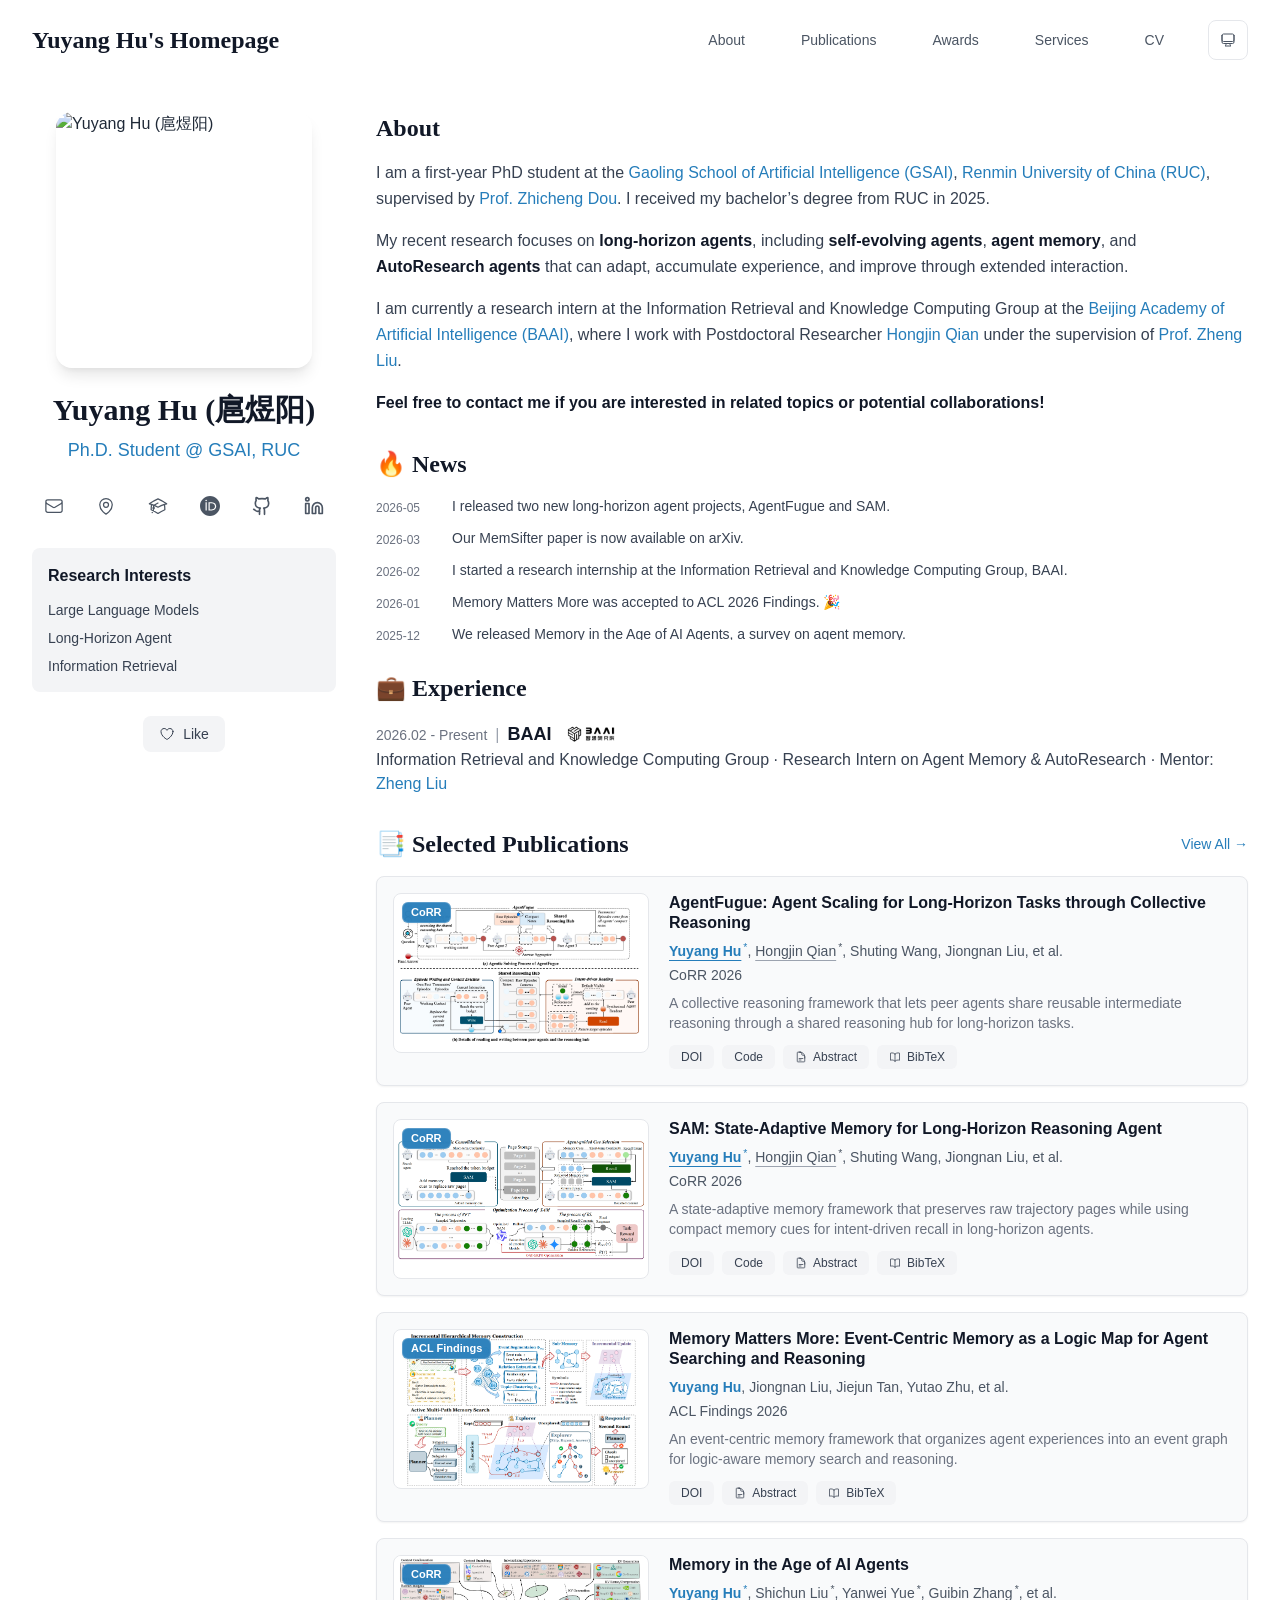
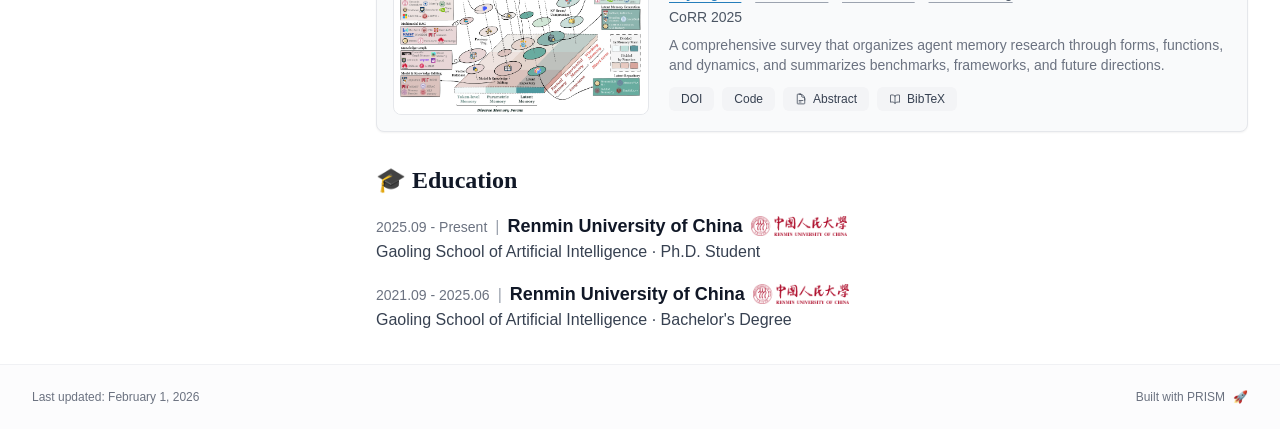
==== index.html @ 79597750 "Reorder education section" ====
<!DOCTYPE html><html lang="en" class="scroll-smooth"><head><meta charSet="utf-8"/><meta name="viewport" content="width=device-width, initial-scale=1"/><link rel="preload" as="image" href="/pic.png"/><link rel="stylesheet" href="/_next/static/css/8d957d5add01af6e.css" data-precedence="next"/><link rel="preload" as="script" fetchPriority="low" href="/_next/static/chunks/webpack-679b75d1c4c2027c.js"/><script src="/_next/static/chunks/4bd1b696-70b6d399998de86a.js" async=""></script><script src="/_next/static/chunks/684-5aaa8290a129f299.js" async=""></script><script src="/_next/static/chunks/main-app-1481e06e37a3df3e.js" async=""></script><script src="/_next/static/chunks/17-9c04c9413a9f9f1f.js" async=""></script><script src="/_next/static/chunks/874-6cc630662f3664af.js" async=""></script><script src="/_next/static/chunks/862-15038af301665bb3.js" async=""></script><script src="/_next/static/chunks/app/layout-0bf0f8c921d31776.js" async=""></script><script src="/_next/static/chunks/178-595a94b9af1e67b5.js" async=""></script><script src="/_next/static/chunks/748-d66c64c80e338e10.js" async=""></script><script src="/_next/static/chunks/app/page-7b157ff223e0061a.js" async=""></script><link rel="icon" href="/favicon.png"/><link rel="dns-prefetch" href="https://google-fonts.jialeliu.com"/><link rel="preconnect" href="https://google-fonts.jialeliu.com" crossorigin=""/><link rel="preload" as="style" href="https://google-fonts.jialeliu.com/css2?family=Inter:wght@300;400;500;600;700&amp;family=Crimson+Text:ital,wght@0,400;0,600;1,400&amp;display=swap"/><link rel="stylesheet" id="gfonts-css" href="https://google-fonts.jialeliu.com/css2?family=Inter:wght@300;400;500;600;700&amp;family=Crimson+Text:ital,wght@0,400;0,600;1,400&amp;display=swap" media="print"/><script>
              (function(){
                var l = document.getElementById('gfonts-css');
                if (!l) return;
                if (l.media !== 'all') {
                  l.addEventListener('load', function(){ try { l.media = 'all'; } catch(e){} });
                }
              })();
            </script><noscript><link rel="stylesheet" href="https://google-fonts.jialeliu.com/css2?family=Inter:wght@300;400;500;600;700&amp;family=Crimson+Text:ital,wght@0,400;0,600;1,400&amp;display=swap"/></noscript><script>
              try {
                const theme = localStorage.getItem('theme-storage');
                const parsed = theme ? JSON.parse(theme) : null;
                const setting = parsed?.state?.theme || 'system';
                const prefersDark = typeof window !== 'undefined' && window.matchMedia && window.matchMedia('(prefers-color-scheme: dark)').matches;
                const effective = setting === 'dark' ? 'dark' : (setting === 'light' ? 'light' : (prefersDark ? 'dark' : 'light'));
                var root = document.documentElement;
                root.classList.add(effective);
                root.setAttribute('data-theme', effective);
              } catch (e) {
                var root = document.documentElement;
                root.classList.add('light');
                root.setAttribute('data-theme', 'light');
              }
            </script><title>Yuyang Hu&#x27;s Homepage</title><meta name="description" content="PhD student at Gaoling School of Artificial Intelligence, Renmin University of China."/><meta name="author" content="Yuyang Hu (扈煜阳)"/><meta name="keywords" content="Yuyang Hu (扈煜阳),PhD,Research,"/><meta name="creator" content="Yuyang Hu (扈煜阳)"/><meta name="publisher" content="Yuyang Hu (扈煜阳)"/><meta property="og:title" content="Yuyang Hu&#x27;s Homepage"/><meta property="og:description" content="PhD student at Gaoling School of Artificial Intelligence, Renmin University of China."/><meta property="og:site_name" content="Yuyang Hu (扈煜阳)&#x27;s Academic Website"/><meta property="og:locale" content="en_US"/><meta property="og:type" content="website"/><meta name="twitter:card" content="summary"/><meta name="twitter:title" content="Yuyang Hu&#x27;s Homepage"/><meta name="twitter:description" content="PhD student at Gaoling School of Artificial Intelligence, Renmin University of China."/><link rel="icon" href="/favicon.png"/><script>document.querySelectorAll('body link[rel="icon"], body link[rel="apple-touch-icon"]').forEach(el => document.head.appendChild(el))</script><script src="/_next/static/chunks/polyfills-42372ed130431b0a.js" noModule=""></script></head><body class="font-sans antialiased"><div style="visibility:hidden"><nav class="fixed top-0 left-0 right-0 z-50" data-headlessui-state=""><div class="transition-all duration-300 ease-out bg-transparent" style="transform:translateY(-100px)"><div class="max-w-7xl mx-auto px-4 sm:px-6 lg:px-8"><div class="flex justify-between items-center h-16 lg:h-20"><div class="flex-shrink-0" tabindex="0"><a class="text-xl lg:text-2xl font-serif font-semibold text-primary hover:text-accent transition-colors duration-200" href="/">Yuyang Hu&#x27;s Homepage</a></div><div class="hidden lg:block"><div class="ml-10 flex items-center space-x-8"><div class="flex items-baseline space-x-8"><a class="relative px-3 py-2 text-sm font-medium transition-all duration-200 rounded hover:bg-accent/10 hover:shadow-sm text-primary" href="/"><span class="relative z-10">About</span><div class="absolute inset-0 bg-accent/10 rounded-lg"></div></a><a class="relative px-3 py-2 text-sm font-medium transition-all duration-200 rounded hover:bg-accent/10 hover:shadow-sm text-neutral-600 hover:text-primary" href="/publications/"><span class="relative z-10">Publications</span></a><a class="relative px-3 py-2 text-sm font-medium transition-all duration-200 rounded hover:bg-accent/10 hover:shadow-sm text-neutral-600 hover:text-primary" href="/awards/"><span class="relative z-10">Awards</span></a><a class="relative px-3 py-2 text-sm font-medium transition-all duration-200 rounded hover:bg-accent/10 hover:shadow-sm text-neutral-600 hover:text-primary" href="/services/"><span class="relative z-10">Services</span></a><a class="relative px-3 py-2 text-sm font-medium transition-all duration-200 rounded hover:bg-accent/10 hover:shadow-sm text-neutral-600 hover:text-primary" href="/cv/"><span class="relative z-10">CV</span></a></div><div class="flex items-center justify-center w-10 h-10 rounded-lg border border-neutral-200 dark:border-[rgba(148,163,184,0.24)] bg-background dark:bg-neutral-800"><div class="w-4 h-4 rounded-full bg-neutral-300 animate-pulse"></div></div></div></div><div class="lg:hidden flex items-center space-x-2"><div class="flex items-center justify-center w-10 h-10 rounded-lg border border-neutral-200 dark:border-[rgba(148,163,184,0.24)] bg-background dark:bg-neutral-800"><div class="w-4 h-4 rounded-full bg-neutral-300 animate-pulse"></div></div><button class="inline-flex items-center justify-center p-2 rounded-md text-neutral-600 hover:text-primary hover:bg-neutral-100 dark:hover:bg-neutral-800 focus:outline-none focus:ring-2 focus:ring-inset focus:ring-accent transition-colors duration-200" id="headlessui-disclosure-button-«R5pdb»" type="button" aria-expanded="false" data-headlessui-state=""><span class="sr-only">Open main menu</span><div><svg xmlns="http://www.w3.org/2000/svg" fill="none" viewBox="0 0 24 24" stroke-width="1.5" stroke="currentColor" aria-hidden="true" data-slot="icon" class="block h-6 w-6"><path stroke-linecap="round" stroke-linejoin="round" d="M3.75 6.75h16.5M3.75 12h16.5m-16.5 5.25h16.5"></path></svg></div></button></div></div></div></div></nav><main class="min-h-screen pt-16 lg:pt-20"><div class="max-w-7xl mx-auto px-4 sm:px-6 lg:px-8 py-8 bg-background min-h-screen"><div class="grid grid-cols-1 lg:grid-cols-[18rem_minmax(0,1fr)] xl:grid-cols-[19rem_minmax(0,1fr)] gap-8 lg:gap-10"><div><div class="sticky top-8" style="opacity:0;transform:translateY(20px)"><div class="w-64 h-64 mx-auto mb-6 rounded-2xl overflow-hidden shadow-lg hover:shadow-xl transition-all duration-200 hover:scale-105"><img alt="Yuyang Hu (扈煜阳)" width="256" height="256" decoding="async" data-nimg="1" class="w-full h-full object-cover object-[32%_center]" style="color:transparent" src="/pic.png"/></div><div class="text-center mb-6"><h1 class="text-3xl font-serif font-bold text-primary mb-2">Yuyang Hu (扈煜阳)</h1><p class="text-lg text-accent font-medium mb-1">Ph.D. Student @ GSAI, RUC</p><p class="text-neutral-600 mb-2"></p></div><div class="flex flex-wrap md:flex-nowrap justify-center gap-3 sm:gap-4 mb-6 relative px-2"><div class="relative"><button class="p-2 sm:p-2 transition-colors duration-200 text-neutral-600 dark:text-neutral-400 hover:text-accent" aria-label="Email"><svg xmlns="http://www.w3.org/2000/svg" fill="none" viewBox="0 0 24 24" stroke-width="1.5" stroke="currentColor" aria-hidden="true" data-slot="icon" class="h-5 w-5"><path stroke-linecap="round" stroke-linejoin="round" d="M21.75 6.75v10.5a2.25 2.25 0 0 1-2.25 2.25h-15a2.25 2.25 0 0 1-2.25-2.25V6.75m19.5 0A2.25 2.25 0 0 0 19.5 4.5h-15a2.25 2.25 0 0 0-2.25 2.25m19.5 0v.243a2.25 2.25 0 0 1-1.07 1.916l-7.5 4.615a2.25 2.25 0 0 1-2.36 0L3.32 8.91a2.25 2.25 0 0 1-1.07-1.916V6.75"></path></svg></button></div><div class="relative"><button class="p-2 sm:p-2 transition-colors duration-200 text-neutral-600 dark:text-neutral-400 hover:text-accent" aria-label="Location"><svg xmlns="http://www.w3.org/2000/svg" fill="none" viewBox="0 0 24 24" stroke-width="1.5" stroke="currentColor" aria-hidden="true" data-slot="icon" class="h-5 w-5"><path stroke-linecap="round" stroke-linejoin="round" d="M15 10.5a3 3 0 1 1-6 0 3 3 0 0 1 6 0Z"></path><path stroke-linecap="round" stroke-linejoin="round" d="M19.5 10.5c0 7.142-7.5 11.25-7.5 11.25S4.5 17.642 4.5 10.5a7.5 7.5 0 1 1 15 0Z"></path></svg></button></div><a href="https://scholar.google.com/citations?hl=en&amp;user=_t-3ipgAAAAJ" target="_blank" rel="noopener noreferrer" class="p-2 sm:p-2 text-neutral-600 dark:text-neutral-400 hover:text-accent transition-colors duration-200" aria-label="Google Scholar"><svg xmlns="http://www.w3.org/2000/svg" fill="none" viewBox="0 0 24 24" stroke-width="1.5" stroke="currentColor" aria-hidden="true" data-slot="icon" class="h-5 w-5"><path stroke-linecap="round" stroke-linejoin="round" d="M4.26 10.147a60.438 60.438 0 0 0-.491 6.347A48.62 48.62 0 0 1 12 20.904a48.62 48.62 0 0 1 8.232-4.41 60.46 60.46 0 0 0-.491-6.347m-15.482 0a50.636 50.636 0 0 0-2.658-.813A59.906 59.906 0 0 1 12 3.493a59.903 59.903 0 0 1 10.399 5.84c-.896.248-1.783.52-2.658.814m-15.482 0A50.717 50.717 0 0 1 12 13.489a50.702 50.702 0 0 1 7.74-3.342M6.75 15a.75.75 0 1 0 0-1.5.75.75 0 0 0 0 1.5Zm0 0v-3.675A55.378 55.378 0 0 1 12 8.443m-7.007 11.55A5.981 5.981 0 0 0 6.75 15.75v-1.5"></path></svg></a><a href="https://orcid.org/0009-0007-2828-1165" target="_blank" rel="noopener noreferrer" class="p-2 sm:p-2 text-neutral-600 dark:text-neutral-400 hover:text-accent transition-colors duration-200" aria-label="ORCID"><svg viewBox="0 0 24 24" fill="currentColor" class="h-5 w-5" xmlns="http://www.w3.org/2000/svg"><path d="M12 0C5.372 0 0 5.372 0 12s5.372 12 12 12 12-5.372 12-12S18.628 0 12 0zM7.369 4.378c.525 0 .947.431.947.947s-.422.947-.947.947a.95.95 0 0 1-.947-.947c0-.525.422-.947.947-.947zm-.722 3.038h1.444v10.041H6.647V7.416zm3.562 0h3.9c3.712 0 5.344 2.653 5.344 5.025 0 2.578-2.016 5.025-5.325 5.025h-3.919V7.416zm1.444 1.303v7.444h2.297c3.272 0 4.022-2.484 4.022-3.722 0-2.016-1.284-3.722-4.097-3.722h-2.222z"></path></svg></a><a href="https://github.com/namespace-ERI" target="_blank" rel="noopener noreferrer" class="p-2 sm:p-2 text-neutral-600 dark:text-neutral-400 hover:text-accent transition-colors duration-200" aria-label="GitHub"><svg xmlns="http://www.w3.org/2000/svg" width="24" height="24" viewBox="0 0 24 24" fill="none" stroke="currentColor" stroke-width="2" stroke-linecap="round" stroke-linejoin="round" class="lucide lucide-github h-5 w-5" aria-hidden="true"><path d="M15 22v-4a4.8 4.8 0 0 0-1-3.5c3 0 6-2 6-5.5.08-1.25-.27-2.48-1-3.5.28-1.15.28-2.35 0-3.5 0 0-1 0-3 1.5-2.64-.5-5.36-.5-8 0C6 2 5 2 5 2c-.3 1.15-.3 2.35 0 3.5A5.403 5.403 0 0 0 4 9c0 3.5 3 5.5 6 5.5-.39.49-.68 1.05-.85 1.65-.17.6-.22 1.23-.15 1.85v4"></path><path d="M9 18c-4.51 2-5-2-7-2"></path></svg></a><a href="https://www.linkedin.com/in/%E7%85%9C%E9%98%B3-%E6%89%88-379109302/" target="_blank" rel="noopener noreferrer" class="p-2 sm:p-2 text-neutral-600 dark:text-neutral-400 hover:text-accent transition-colors duration-200" aria-label="LinkedIn"><svg xmlns="http://www.w3.org/2000/svg" width="24" height="24" viewBox="0 0 24 24" fill="none" stroke="currentColor" stroke-width="2" stroke-linecap="round" stroke-linejoin="round" class="lucide lucide-linkedin h-5 w-5" aria-hidden="true"><path d="M16 8a6 6 0 0 1 6 6v7h-4v-7a2 2 0 0 0-2-2 2 2 0 0 0-2 2v7h-4v-7a6 6 0 0 1 6-6z"></path><rect width="4" height="12" x="2" y="9"></rect><circle cx="4" cy="4" r="2"></circle></svg></a></div><div class="bg-neutral-100 dark:bg-neutral-800 rounded-lg p-4 mb-6 hover:shadow-lg transition-all duration-200 hover:scale-[1.02]"><h3 class="font-semibold text-primary mb-3">Research Interests</h3><div class="space-y-2 text-sm text-neutral-700 dark:text-neutral-500"><div>Large Language Models</div><div>Long-Horizon Agent</div><div>Information Retrieval</div></div></div><div class="flex justify-center"><div class="relative"><button class="flex items-center space-x-2 px-4 py-2 rounded-lg font-medium text-sm transition-all duration-200 bg-neutral-100 dark:bg-neutral-800 text-neutral-700 dark:text-neutral-500 hover:bg-red-50 dark:hover:bg-red-900/20 hover:text-red-600 dark:hover:text-red-400 cursor-pointer" tabindex="0"><svg xmlns="http://www.w3.org/2000/svg" fill="none" viewBox="0 0 24 24" stroke-width="1.5" stroke="currentColor" aria-hidden="true" data-slot="icon" class="h-4 w-4"><path stroke-linecap="round" stroke-linejoin="round" d="M21 8.25c0-2.485-2.099-4.5-4.688-4.5-1.935 0-3.597 1.126-4.312 2.733-.715-1.607-2.377-2.733-4.313-2.733C5.1 3.75 3 5.765 3 8.25c0 7.22 9 12 9 12s9-4.78 9-12Z"></path></svg><span>Like</span></button></div></div></div></div><div class="min-w-0 space-y-8"><section id="about" class="scroll-mt-24 space-y-8"><section style="opacity:0;transform:translateY(20px)"><h2 class="text-2xl font-serif font-bold text-primary mb-4">About</h2><div class="text-neutral-700 dark:text-neutral-600 leading-relaxed"><p class="mb-4 last:mb-0">I am a first-year PhD student at the <a href="http://ai.ruc.edu.cn/" node="[object Object]" target="_blank" rel="noopener noreferrer" class="text-accent font-medium transition-all duration-200 rounded hover:bg-accent/10 hover:shadow-sm">Gaoling School of Artificial Intelligence (GSAI)</a>, <a href="https://www.ruc.edu.cn/" node="[object Object]" target="_blank" rel="noopener noreferrer" class="text-accent font-medium transition-all duration-200 rounded hover:bg-accent/10 hover:shadow-sm">Renmin University of China (RUC)</a>, supervised by <a href="http://playbigdata.ruc.edu.cn/dou/" node="[object Object]" target="_blank" rel="noopener noreferrer" class="text-accent font-medium transition-all duration-200 rounded hover:bg-accent/10 hover:shadow-sm">Prof. Zhicheng Dou</a>. I received my bachelor’s degree from RUC in 2025.</p>
<p class="mb-4 last:mb-0">My recent research focuses on <strong class="font-semibold text-primary">long-horizon agents</strong>, including <strong class="font-semibold text-primary">self-evolving agents</strong>, <strong class="font-semibold text-primary">agent memory</strong>, and <strong class="font-semibold text-primary">AutoResearch agents</strong> that can adapt, accumulate experience, and improve through extended interaction.</p>
<p class="mb-4 last:mb-0">I am currently a research intern at the Information Retrieval and Knowledge Computing Group at the <a href="https://www.baai.ac.cn/" node="[object Object]" target="_blank" rel="noopener noreferrer" class="text-accent font-medium transition-all duration-200 rounded hover:bg-accent/10 hover:shadow-sm">Beijing Academy of Artificial Intelligence (BAAI)</a>, where I work with Postdoctoral Researcher <a href="https://qhjqhj00.github.io/" node="[object Object]" target="_blank" rel="noopener noreferrer" class="text-accent font-medium transition-all duration-200 rounded hover:bg-accent/10 hover:shadow-sm">Hongjin Qian</a> under the supervision of <a href="https://scholar.google.com/citations?user=k2SF4M0AAAAJ&amp;hl=en&amp;oi=ao" node="[object Object]" target="_blank" rel="noopener noreferrer" class="text-accent font-medium transition-all duration-200 rounded hover:bg-accent/10 hover:shadow-sm">Prof. Zheng Liu</a>.</p>
<p class="mb-4 last:mb-0"><strong class="font-semibold text-primary">Feel free to contact me if you are interested in related topics or potential collaborations!</strong></p></div></section><section style="opacity:0;transform:translateY(20px)"><h2 class="text-2xl font-serif font-bold text-primary mb-4">🔥 News</h2><div class="max-h-36 space-y-3 overflow-y-auto pr-2"><div class="flex items-start space-x-3"><span class="text-xs text-neutral-500 mt-1 w-16 flex-shrink-0">2026-05</span><p class="text-sm text-neutral-700">I released two new long-horizon agent projects, AgentFugue and SAM.</p></div><div class="flex items-start space-x-3"><span class="text-xs text-neutral-500 mt-1 w-16 flex-shrink-0">2026-03</span><p class="text-sm text-neutral-700">Our MemSifter paper is now available on arXiv.</p></div><div class="flex items-start space-x-3"><span class="text-xs text-neutral-500 mt-1 w-16 flex-shrink-0">2026-02</span><p class="text-sm text-neutral-700">I started a research internship at the Information Retrieval and Knowledge Computing Group, BAAI.</p></div><div class="flex items-start space-x-3"><span class="text-xs text-neutral-500 mt-1 w-16 flex-shrink-0">2026-01</span><p class="text-sm text-neutral-700">Memory Matters More was accepted to ACL 2026 Findings. 🎉</p></div><div class="flex items-start space-x-3"><span class="text-xs text-neutral-500 mt-1 w-16 flex-shrink-0">2025-12</span><p class="text-sm text-neutral-700">We released Memory in the Age of AI Agents, a survey on agent memory.</p></div><div class="flex items-start space-x-3"><span class="text-xs text-neutral-500 mt-1 w-16 flex-shrink-0">2025-06</span><p class="text-sm text-neutral-700">I graduated from RUC GSAI with a bachelor&#x27;s degree. 🎓</p></div></div></section><section style="opacity:0;transform:translateY(20px)"><h2 class="text-2xl font-serif font-bold text-primary mb-4">💼 Experience</h2><div class="space-y-4"><div class="min-w-0"><div class="flex flex-col gap-1 sm:flex-row sm:items-baseline sm:gap-2"><span class="text-sm font-medium text-neutral-500">2026.02 - Present</span><span class="hidden text-neutral-400 sm:inline">|</span><span class="inline-flex flex-wrap items-center gap-2 text-lg font-semibold text-primary"><span>BAAI</span><span class="inline-flex h-5 w-16 items-center justify-center overflow-hidden rounded bg-white px-1.5 align-middle dark:bg-black"><img alt="BAAI logo" loading="lazy" width="64" height="20" decoding="async" data-nimg="1" class="h-full w-full object-contain invert dark:invert-0" style="color:transparent" src="/BAAI.png"/></span></span></div><p class="text-base text-neutral-700 dark:text-neutral-400">Information Retrieval and Knowledge Computing Group<!-- --> · <!-- -->Research Intern on Agent Memory &amp; AutoResearch<!-- --> · Mentor: <a href="https://scholar.google.com/citations?user=k2SF4M0AAAAJ&amp;hl=en&amp;oi=ao" target="_blank" rel="noopener noreferrer" class="text-accent font-medium transition-all duration-200 rounded hover:bg-accent/10 hover:shadow-sm">Zheng Liu</a></p></div></div></section><section style="opacity:0;transform:translateY(20px)"><div class="flex items-center justify-between mb-4"><h2 class="text-2xl font-serif font-bold text-primary">📑 Selected Publications</h2><a class="text-accent hover:text-accent-dark text-sm font-medium transition-all duration-200 rounded hover:bg-accent/10 hover:shadow-sm" href="/publications/">View All →</a></div><div class="space-y-4"><div class="bg-neutral-50 dark:bg-neutral-800 p-4 rounded-lg shadow-sm border border-neutral-200 dark:border-[rgba(148,163,184,0.24)] hover:shadow-lg transition-all duration-200 hover:scale-[1.02]" style="opacity:0;transform:translateY(20px)"><div class="flex flex-col md:flex-row gap-4 md:gap-5"><div class="w-full flex-shrink-0 md:w-60 lg:w-64"><div class="relative aspect-[16/10] overflow-hidden rounded-lg border border-neutral-200 bg-white dark:border-neutral-700 dark:bg-neutral-900"><div class="absolute left-2 top-2 z-10 max-w-[85%] truncate rounded-md border border-white/20 bg-accent/95 px-2 py-1 text-[11px] font-semibold leading-none text-white shadow-sm backdrop-blur-sm">CoRR</div><img alt="AgentFugue: Agent Scaling for Long-Horizon Tasks through Collective Reasoning" loading="lazy" decoding="async" data-nimg="fill" class="object-contain" style="position:absolute;height:100%;width:100%;left:0;top:0;right:0;bottom:0;color:transparent" src="/papers/AgentFugue.png"/></div></div><div class="flex-grow min-w-0"><h3 class="font-semibold text-primary mb-2 leading-tight"><a href="https://arxiv.org/abs/2605.24486" target="_blank" rel="noopener noreferrer" class="hover:text-accent transition-colors">AgentFugue: Agent Scaling for Long-Horizon Tasks through Collective Reasoning</a></h3><p class="text-sm text-neutral-600 dark:text-neutral-500 mb-1"><span><span class="font-semibold text-accent underline underline-offset-4 decoration-accent">Yuyang Hu</span><sup class="ml-0.5 text-accent">*</sup>, </span><span><span class=" underline underline-offset-4 decoration-neutral-400">Hongjin Qian</span><sup class="ml-0.5 text-neutral-600 dark:text-neutral-400">*</sup>, </span><span><span class=" ">Shuting Wang</span>, </span><span><span class=" ">Jiongnan Liu</span>, </span><span>et al.</span></p><p class="text-sm text-neutral-600 dark:text-neutral-500 mb-2">CoRR<!-- --> <!-- -->2026</p><p class="text-sm text-neutral-500 dark:text-neutral-500 line-clamp-2 mb-3">A collective reasoning framework that lets peer agents share reusable intermediate reasoning through a shared reasoning hub for long-horizon tasks.</p><div class="flex flex-wrap gap-2 mt-auto"><a href="https://doi.org/10.48550/arXiv.2605.24486" target="_blank" rel="noopener noreferrer" class="inline-flex items-center px-3 py-1 rounded-md text-xs font-medium bg-neutral-100 dark:bg-neutral-700 text-neutral-700 dark:text-neutral-300 hover:bg-accent hover:text-white transition-colors">DOI</a><a href="https://github.com/qhjqhj00/cabeza" target="_blank" rel="noopener noreferrer" class="inline-flex items-center px-3 py-1 rounded-md text-xs font-medium bg-neutral-100 dark:bg-neutral-700 text-neutral-700 dark:text-neutral-300 hover:bg-accent hover:text-white transition-colors">Code</a><button class="inline-flex items-center px-3 py-1 rounded-md text-xs font-medium transition-colors bg-neutral-100 dark:bg-neutral-700 text-neutral-700 dark:text-neutral-300 hover:bg-accent hover:text-white"><svg xmlns="http://www.w3.org/2000/svg" fill="none" viewBox="0 0 24 24" stroke-width="1.5" stroke="currentColor" aria-hidden="true" data-slot="icon" class="h-3 w-3 mr-1.5"><path stroke-linecap="round" stroke-linejoin="round" d="M19.5 14.25v-2.625a3.375 3.375 0 0 0-3.375-3.375h-1.5A1.125 1.125 0 0 1 13.5 7.125v-1.5a3.375 3.375 0 0 0-3.375-3.375H8.25m0 12.75h7.5m-7.5 3H12M10.5 2.25H5.625c-.621 0-1.125.504-1.125 1.125v17.25c0 .621.504 1.125 1.125 1.125h12.75c.621 0 1.125-.504 1.125-1.125V11.25a9 9 0 0 0-9-9Z"></path></svg>Abstract</button><button class="inline-flex items-center px-3 py-1 rounded-md text-xs font-medium transition-colors bg-neutral-100 dark:bg-neutral-700 text-neutral-700 dark:text-neutral-300 hover:bg-accent hover:text-white"><svg xmlns="http://www.w3.org/2000/svg" fill="none" viewBox="0 0 24 24" stroke-width="1.5" stroke="currentColor" aria-hidden="true" data-slot="icon" class="h-3 w-3 mr-1.5"><path stroke-linecap="round" stroke-linejoin="round" d="M12 6.042A8.967 8.967 0 0 0 6 3.75c-1.052 0-2.062.18-3 .512v14.25A8.987 8.987 0 0 1 6 18c2.305 0 4.408.867 6 2.292m0-14.25a8.966 8.966 0 0 1 6-2.292c1.052 0 2.062.18 3 .512v14.25A8.987 8.987 0 0 0 18 18a8.967 8.967 0 0 0-6 2.292m0-14.25v14.25"></path></svg>BibTeX</button></div></div></div></div><div class="bg-neutral-50 dark:bg-neutral-800 p-4 rounded-lg shadow-sm border border-neutral-200 dark:border-[rgba(148,163,184,0.24)] hover:shadow-lg transition-all duration-200 hover:scale-[1.02]" style="opacity:0;transform:translateY(20px)"><div class="flex flex-col md:flex-row gap-4 md:gap-5"><div class="w-full flex-shrink-0 md:w-60 lg:w-64"><div class="relative aspect-[16/10] overflow-hidden rounded-lg border border-neutral-200 bg-white dark:border-neutral-700 dark:bg-neutral-900"><div class="absolute left-2 top-2 z-10 max-w-[85%] truncate rounded-md border border-white/20 bg-accent/95 px-2 py-1 text-[11px] font-semibold leading-none text-white shadow-sm backdrop-blur-sm">CoRR</div><img alt="SAM: State-Adaptive Memory for Long-Horizon Reasoning Agent" loading="lazy" decoding="async" data-nimg="fill" class="object-contain" style="position:absolute;height:100%;width:100%;left:0;top:0;right:0;bottom:0;color:transparent" src="/papers/SAM.png"/></div></div><div class="flex-grow min-w-0"><h3 class="font-semibold text-primary mb-2 leading-tight"><a href="https://arxiv.org/abs/2605.24468" target="_blank" rel="noopener noreferrer" class="hover:text-accent transition-colors">SAM: State-Adaptive Memory for Long-Horizon Reasoning Agent</a></h3><p class="text-sm text-neutral-600 dark:text-neutral-500 mb-1"><span><span class="font-semibold text-accent underline underline-offset-4 decoration-accent">Yuyang Hu</span><sup class="ml-0.5 text-accent">*</sup>, </span><span><span class=" underline underline-offset-4 decoration-neutral-400">Hongjin Qian</span><sup class="ml-0.5 text-neutral-600 dark:text-neutral-400">*</sup>, </span><span><span class=" ">Shuting Wang</span>, </span><span><span class=" ">Jiongnan Liu</span>, </span><span>et al.</span></p><p class="text-sm text-neutral-600 dark:text-neutral-500 mb-2">CoRR<!-- --> <!-- -->2026</p><p class="text-sm text-neutral-500 dark:text-neutral-500 line-clamp-2 mb-3">A state-adaptive memory framework that preserves raw trajectory pages while using compact memory cues for intent-driven recall in long-horizon agents.</p><div class="flex flex-wrap gap-2 mt-auto"><a href="https://doi.org/10.48550/arXiv.2605.24468" target="_blank" rel="noopener noreferrer" class="inline-flex items-center px-3 py-1 rounded-md text-xs font-medium bg-neutral-100 dark:bg-neutral-700 text-neutral-700 dark:text-neutral-300 hover:bg-accent hover:text-white transition-colors">DOI</a><a href="https://github.com/qhjqhj00/cabeza" target="_blank" rel="noopener noreferrer" class="inline-flex items-center px-3 py-1 rounded-md text-xs font-medium bg-neutral-100 dark:bg-neutral-700 text-neutral-700 dark:text-neutral-300 hover:bg-accent hover:text-white transition-colors">Code</a><button class="inline-flex items-center px-3 py-1 rounded-md text-xs font-medium transition-colors bg-neutral-100 dark:bg-neutral-700 text-neutral-700 dark:text-neutral-300 hover:bg-accent hover:text-white"><svg xmlns="http://www.w3.org/2000/svg" fill="none" viewBox="0 0 24 24" stroke-width="1.5" stroke="currentColor" aria-hidden="true" data-slot="icon" class="h-3 w-3 mr-1.5"><path stroke-linecap="round" stroke-linejoin="round" d="M19.5 14.25v-2.625a3.375 3.375 0 0 0-3.375-3.375h-1.5A1.125 1.125 0 0 1 13.5 7.125v-1.5a3.375 3.375 0 0 0-3.375-3.375H8.25m0 12.75h7.5m-7.5 3H12M10.5 2.25H5.625c-.621 0-1.125.504-1.125 1.125v17.25c0 .621.504 1.125 1.125 1.125h12.75c.621 0 1.125-.504 1.125-1.125V11.25a9 9 0 0 0-9-9Z"></path></svg>Abstract</button><button class="inline-flex items-center px-3 py-1 rounded-md text-xs font-medium transition-colors bg-neutral-100 dark:bg-neutral-700 text-neutral-700 dark:text-neutral-300 hover:bg-accent hover:text-white"><svg xmlns="http://www.w3.org/2000/svg" fill="none" viewBox="0 0 24 24" stroke-width="1.5" stroke="currentColor" aria-hidden="true" data-slot="icon" class="h-3 w-3 mr-1.5"><path stroke-linecap="round" stroke-linejoin="round" d="M12 6.042A8.967 8.967 0 0 0 6 3.75c-1.052 0-2.062.18-3 .512v14.25A8.987 8.987 0 0 1 6 18c2.305 0 4.408.867 6 2.292m0-14.25a8.966 8.966 0 0 1 6-2.292c1.052 0 2.062.18 3 .512v14.25A8.987 8.987 0 0 0 18 18a8.967 8.967 0 0 0-6 2.292m0-14.25v14.25"></path></svg>BibTeX</button></div></div></div></div><div class="bg-neutral-50 dark:bg-neutral-800 p-4 rounded-lg shadow-sm border border-neutral-200 dark:border-[rgba(148,163,184,0.24)] hover:shadow-lg transition-all duration-200 hover:scale-[1.02]" style="opacity:0;transform:translateY(20px)"><div class="flex flex-col md:flex-row gap-4 md:gap-5"><div class="w-full flex-shrink-0 md:w-60 lg:w-64"><div class="relative aspect-[16/10] overflow-hidden rounded-lg border border-neutral-200 bg-white dark:border-neutral-700 dark:bg-neutral-900"><div class="absolute left-2 top-2 z-10 max-w-[85%] truncate rounded-md border border-white/20 bg-accent/95 px-2 py-1 text-[11px] font-semibold leading-none text-white shadow-sm backdrop-blur-sm">ACL Findings</div><img alt="Memory Matters More: Event-Centric Memory as a Logic Map for Agent Searching and Reasoning" loading="lazy" decoding="async" data-nimg="fill" class="object-contain" style="position:absolute;height:100%;width:100%;left:0;top:0;right:0;bottom:0;color:transparent" src="/papers/CompassMem.png"/></div></div><div class="flex-grow min-w-0"><h3 class="font-semibold text-primary mb-2 leading-tight"><a href="https://arxiv.org/abs/2601.04726" target="_blank" rel="noopener noreferrer" class="hover:text-accent transition-colors">Memory Matters More: Event-Centric Memory as a Logic Map for Agent Searching and Reasoning</a></h3><p class="text-sm text-neutral-600 dark:text-neutral-500 mb-1"><span><span class="font-semibold text-accent ">Yuyang Hu</span>, </span><span><span class=" ">Jiongnan Liu</span>, </span><span><span class=" ">Jiejun Tan</span>, </span><span><span class=" ">Yutao Zhu</span>, </span><span>et al.</span></p><p class="text-sm text-neutral-600 dark:text-neutral-500 mb-2">ACL Findings<!-- --> <!-- -->2026</p><p class="text-sm text-neutral-500 dark:text-neutral-500 line-clamp-2 mb-3">An event-centric memory framework that organizes agent experiences into an event graph for logic-aware memory search and reasoning.</p><div class="flex flex-wrap gap-2 mt-auto"><a href="https://doi.org/10.48550/arXiv.2601.04726" target="_blank" rel="noopener noreferrer" class="inline-flex items-center px-3 py-1 rounded-md text-xs font-medium bg-neutral-100 dark:bg-neutral-700 text-neutral-700 dark:text-neutral-300 hover:bg-accent hover:text-white transition-colors">DOI</a><button class="inline-flex items-center px-3 py-1 rounded-md text-xs font-medium transition-colors bg-neutral-100 dark:bg-neutral-700 text-neutral-700 dark:text-neutral-300 hover:bg-accent hover:text-white"><svg xmlns="http://www.w3.org/2000/svg" fill="none" viewBox="0 0 24 24" stroke-width="1.5" stroke="currentColor" aria-hidden="true" data-slot="icon" class="h-3 w-3 mr-1.5"><path stroke-linecap="round" stroke-linejoin="round" d="M19.5 14.25v-2.625a3.375 3.375 0 0 0-3.375-3.375h-1.5A1.125 1.125 0 0 1 13.5 7.125v-1.5a3.375 3.375 0 0 0-3.375-3.375H8.25m0 12.75h7.5m-7.5 3H12M10.5 2.25H5.625c-.621 0-1.125.504-1.125 1.125v17.25c0 .621.504 1.125 1.125 1.125h12.75c.621 0 1.125-.504 1.125-1.125V11.25a9 9 0 0 0-9-9Z"></path></svg>Abstract</button><button class="inline-flex items-center px-3 py-1 rounded-md text-xs font-medium transition-colors bg-neutral-100 dark:bg-neutral-700 text-neutral-700 dark:text-neutral-300 hover:bg-accent hover:text-white"><svg xmlns="http://www.w3.org/2000/svg" fill="none" viewBox="0 0 24 24" stroke-width="1.5" stroke="currentColor" aria-hidden="true" data-slot="icon" class="h-3 w-3 mr-1.5"><path stroke-linecap="round" stroke-linejoin="round" d="M12 6.042A8.967 8.967 0 0 0 6 3.75c-1.052 0-2.062.18-3 .512v14.25A8.987 8.987 0 0 1 6 18c2.305 0 4.408.867 6 2.292m0-14.25a8.966 8.966 0 0 1 6-2.292c1.052 0 2.062.18 3 .512v14.25A8.987 8.987 0 0 0 18 18a8.967 8.967 0 0 0-6 2.292m0-14.25v14.25"></path></svg>BibTeX</button></div></div></div></div><div class="bg-neutral-50 dark:bg-neutral-800 p-4 rounded-lg shadow-sm border border-neutral-200 dark:border-[rgba(148,163,184,0.24)] hover:shadow-lg transition-all duration-200 hover:scale-[1.02]" style="opacity:0;transform:translateY(20px)"><div class="flex flex-col md:flex-row gap-4 md:gap-5"><div class="w-full flex-shrink-0 md:w-60 lg:w-64"><div class="relative aspect-[16/10] overflow-hidden rounded-lg border border-neutral-200 bg-white dark:border-neutral-700 dark:bg-neutral-900"><div class="absolute left-2 top-2 z-10 max-w-[85%] truncate rounded-md border border-white/20 bg-accent/95 px-2 py-1 text-[11px] font-semibold leading-none text-white shadow-sm backdrop-blur-sm">CoRR</div><img alt="Memory in the Age of AI Agents" loading="lazy" decoding="async" data-nimg="fill" class="object-contain" style="position:absolute;height:100%;width:100%;left:0;top:0;right:0;bottom:0;color:transparent" src="/papers/memorysurvey.png"/></div></div><div class="flex-grow min-w-0"><h3 class="font-semibold text-primary mb-2 leading-tight"><a href="https://arxiv.org/abs/2512.13564" target="_blank" rel="noopener noreferrer" class="hover:text-accent transition-colors">Memory in the Age of AI Agents</a></h3><p class="text-sm text-neutral-600 dark:text-neutral-500 mb-1"><span><span class="font-semibold text-accent underline underline-offset-4 decoration-accent">Yuyang Hu</span><sup class="ml-0.5 text-accent">*</sup>, </span><span><span class=" underline underline-offset-4 decoration-neutral-400">Shichun Liu</span><sup class="ml-0.5 text-neutral-600 dark:text-neutral-400">*</sup>, </span><span><span class=" underline underline-offset-4 decoration-neutral-400">Yanwei Yue</span><sup class="ml-0.5 text-neutral-600 dark:text-neutral-400">*</sup>, </span><span><span class=" underline underline-offset-4 decoration-neutral-400">Guibin Zhang</span><sup class="ml-0.5 text-neutral-600 dark:text-neutral-400">*</sup>, </span><span>et al.</span></p><p class="text-sm text-neutral-600 dark:text-neutral-500 mb-2">CoRR<!-- --> <!-- -->2025</p><p class="text-sm text-neutral-500 dark:text-neutral-500 line-clamp-2 mb-3">A comprehensive survey that organizes agent memory research through forms, functions, and dynamics, and summarizes benchmarks, frameworks, and future directions.</p><div class="flex flex-wrap gap-2 mt-auto"><a href="https://doi.org/10.48550/arXiv.2512.13564" target="_blank" rel="noopener noreferrer" class="inline-flex items-center px-3 py-1 rounded-md text-xs font-medium bg-neutral-100 dark:bg-neutral-700 text-neutral-700 dark:text-neutral-300 hover:bg-accent hover:text-white transition-colors">DOI</a><a href="https://github.com/Shichun-Liu/Agent-Memory-Paper-List" target="_blank" rel="noopener noreferrer" class="inline-flex items-center px-3 py-1 rounded-md text-xs font-medium bg-neutral-100 dark:bg-neutral-700 text-neutral-700 dark:text-neutral-300 hover:bg-accent hover:text-white transition-colors">Code</a><button class="inline-flex items-center px-3 py-1 rounded-md text-xs font-medium transition-colors bg-neutral-100 dark:bg-neutral-700 text-neutral-700 dark:text-neutral-300 hover:bg-accent hover:text-white"><svg xmlns="http://www.w3.org/2000/svg" fill="none" viewBox="0 0 24 24" stroke-width="1.5" stroke="currentColor" aria-hidden="true" data-slot="icon" class="h-3 w-3 mr-1.5"><path stroke-linecap="round" stroke-linejoin="round" d="M19.5 14.25v-2.625a3.375 3.375 0 0 0-3.375-3.375h-1.5A1.125 1.125 0 0 1 13.5 7.125v-1.5a3.375 3.375 0 0 0-3.375-3.375H8.25m0 12.75h7.5m-7.5 3H12M10.5 2.25H5.625c-.621 0-1.125.504-1.125 1.125v17.25c0 .621.504 1.125 1.125 1.125h12.75c.621 0 1.125-.504 1.125-1.125V11.25a9 9 0 0 0-9-9Z"></path></svg>Abstract</button><button class="inline-flex items-center px-3 py-1 rounded-md text-xs font-medium transition-colors bg-neutral-100 dark:bg-neutral-700 text-neutral-700 dark:text-neutral-300 hover:bg-accent hover:text-white"><svg xmlns="http://www.w3.org/2000/svg" fill="none" viewBox="0 0 24 24" stroke-width="1.5" stroke="currentColor" aria-hidden="true" data-slot="icon" class="h-3 w-3 mr-1.5"><path stroke-linecap="round" stroke-linejoin="round" d="M12 6.042A8.967 8.967 0 0 0 6 3.75c-1.052 0-2.062.18-3 .512v14.25A8.987 8.987 0 0 1 6 18c2.305 0 4.408.867 6 2.292m0-14.25a8.966 8.966 0 0 1 6-2.292c1.052 0 2.062.18 3 .512v14.25A8.987 8.987 0 0 0 18 18a8.967 8.967 0 0 0-6 2.292m0-14.25v14.25"></path></svg>BibTeX</button></div></div></div></div></div></section><section style="opacity:0;transform:translateY(20px)"><h2 class="text-2xl font-serif font-bold text-primary mb-4">🎓 Education</h2><div class="space-y-4"><div class="min-w-0"><div class="flex flex-col gap-1 sm:flex-row sm:items-baseline sm:gap-2"><span class="text-sm font-medium text-neutral-500">2025.09 - Present</span><span class="hidden text-neutral-400 sm:inline">|</span><span class="inline-flex flex-wrap items-center gap-2 text-lg font-semibold text-primary"><span>Renmin University of China</span><span class="inline-flex h-5 w-24 items-center justify-center overflow-hidden align-middle"><img alt="Renmin University of China logo" loading="lazy" width="100" height="20" decoding="async" data-nimg="1" class="h-full w-full object-contain" style="color:transparent" src="/ruclogo-red.png"/></span></span></div><p class="text-base text-neutral-700 dark:text-neutral-400">Gaoling School of Artificial Intelligence<!-- --> · <!-- -->Ph.D. Student</p></div><div class="min-w-0"><div class="flex flex-col gap-1 sm:flex-row sm:items-baseline sm:gap-2"><span class="text-sm font-medium text-neutral-500">2021.09 - 2025.06</span><span class="hidden text-neutral-400 sm:inline">|</span><span class="inline-flex flex-wrap items-center gap-2 text-lg font-semibold text-primary"><span>Renmin University of China</span><span class="inline-flex h-5 w-24 items-center justify-center overflow-hidden align-middle"><img alt="Renmin University of China logo" loading="lazy" width="100" height="20" decoding="async" data-nimg="1" class="h-full w-full object-contain" style="color:transparent" src="/ruclogo-red.png"/></span></span></div><p class="text-base text-neutral-700 dark:text-neutral-400">Gaoling School of Artificial Intelligence<!-- --> · <!-- -->Bachelor&#x27;s Degree</p></div></div></section></section></div></div></div><!--$--><!--/$--><!--$--><!--/$--></main><footer class="border-t border-neutral-200/50 bg-neutral-50/50 dark:bg-neutral-900/50 dark:border-neutral-700/50"><div class="max-w-7xl mx-auto px-4 sm:px-6 lg:px-8 py-6"><div class="flex flex-col sm:flex-row justify-between items-center gap-2"><p class="text-xs text-neutral-500">Last updated: <!-- -->February 1, 2026</p><p class="text-xs text-neutral-500 flex items-center"><a href="https://github.com/xyjoey/PRISM" target="_blank" rel="noopener noreferrer">Built with PRISM</a><span class="ml-2">🚀</span></p></div></div></footer></div><script src="/_next/static/chunks/webpack-679b75d1c4c2027c.js" async=""></script><script>(self.__next_f=self.__next_f||[]).push([0])</script><script>self.__next_f.push([1,"1:\"$Sreact.fragment\"\n2:I[3719,[\"17\",\"static/chunks/17-9c04c9413a9f9f1f.js\",\"874\",\"static/chunks/874-6cc630662f3664af.js\",\"862\",\"static/chunks/862-15038af301665bb3.js\",\"177\",\"static/chunks/app/layout-0bf0f8c921d31776.js\"],\"ThemeProvider\"]\n3:I[768,[\"17\",\"static/chunks/17-9c04c9413a9f9f1f.js\",\"874\",\"static/chunks/874-6cc630662f3664af.js\",\"862\",\"static/chunks/862-15038af301665bb3.js\",\"177\",\"static/chunks/app/layout-0bf0f8c921d31776.js\"],\"default\"]\n4:I[7555,[],\"\"]\n5:I[1295,[],\"\"]\n6:I[2548,[\"17\",\"static/chunks/17-9c04c9413a9f9f1f.js\",\"874\",\"static/chunks/874-6cc630662f3664af.js\",\"862\",\"static/chunks/862-15038af301665bb3.js\",\"177\",\"static/chunks/app/layout-0bf0f8c921d31776.js\"],\"default\"]\n7:I[7437,[\"17\",\"static/chunks/17-9c04c9413a9f9f1f.js\",\"178\",\"static/chunks/178-595a94b9af1e67b5.js\",\"874\",\"static/chunks/874-6cc630662f3664af.js\",\"748\",\"static/chunks/748-d66c64c80e338e10.js\",\"974\",\"static/chunks/app/page-7b157ff223e0061a.js\"],\"default\"]\n8:I[9507,[\"17\",\"static/chunks/17-9c04c9413a9f9f1f.js\",\"178\",\"static/chunks/178-595a94b9af1e67b5.js\",\"874\",\"static/chunks/874-6cc630662f3664af.js\",\"748\",\"static/chunks/748-d66c64c80e338e10.js\",\"974\",\"static/chunks/app/page-7b157ff223e0061a.js\"],\"default\"]\n9:I[1990,[\"17\",\"static/chunks/17-9c04c9413a9f9f1f.js\",\"178\",\"static/chunks/178-595a94b9af1e67b5.js\",\"874\",\"static/chunks/874-6cc630662f3664af.js\",\"748\",\"static/chunks/748-d66c64c80e338e10.js\",\"974\",\"static/chunks/app/page-7b157ff223e0061a.js\"],\"default\"]\na:I[4876,[\"17\",\"static/chunks/17-9c04c9413a9f9f1f.js\",\"178\",\"static/chunks/178-595a94b9af1e67b5.js\",\"874\",\"static/chunks/874-6cc630662f3664af.js\",\"748\",\"static/chunks/748-d66c64c80e338e10.js\",\"974\",\"static/chunks/app/page-7b157ff223e0061a.js\"],\"default\"]\nb:I[5218,[\"17\",\"static/chunks/17-9c04c9413a9f9f1f.js\",\"178\",\"static/chunks/178-595a94b9af1e67b5.js\",\"874\",\"static/chunks/874-6cc630662f3664af.js\",\"748\",\"static/chunks/748-d66c64c80e338e10.js\",\"974\",\"static/chunks/app/page-7b157ff223e0061a.js\"],\"default\"]\n14:I[2630,[\"17\",\"static/chunks/17-9c04c9413a9f9f1f.js\",\"178\",\"static/chunks/178-59"])</script><script>self.__next_f.push([1,"5a94b9af1e67b5.js\",\"874\",\"static/chunks/874-6cc630662f3664af.js\",\"748\",\"static/chunks/748-d66c64c80e338e10.js\",\"974\",\"static/chunks/app/page-7b157ff223e0061a.js\"],\"default\"]\n15:I[9665,[],\"MetadataBoundary\"]\n17:I[9665,[],\"OutletBoundary\"]\n1a:I[4911,[],\"AsyncMetadataOutlet\"]\n1c:I[9665,[],\"ViewportBoundary\"]\n1e:I[6614,[],\"\"]\n:HL[\"/_next/static/css/8d957d5add01af6e.css\",\"style\"]\nc:T543,Recent progress on long-horizon agentic tasks has been driven largely by scaling up individual agents through stronger models, better tools, and more effective scaffolding. In contrast, much less is understood about scaling out: whether multiple peer agents, all targeting the same task, can become an additional source of capability without relying on explicit role specialization or workflow orchestration. We study this question and propose AgentFugue, a collective reasoning framework built around a shared reasoning hub. As peer agents explore the same task in parallel, the hub records concise notes on what each agent has established, attempted, or ruled out, and enables each agent to selectively access what other agents have discovered in a form useful for its current search. This design turns otherwise isolated trajectories into a connected ecology of reusable intermediate reasoning without requiring centralized planning. We instantiate the hub as a plug-in communication layer, trained with supervised fine-tuning and end-to-end reinforcement learning. Across the challenging long-horizon settings we study, AgentFugue improves over strong baselines. Our results suggest that collective reasoning can turn scaling out peer agent systems into a distinct source of capability gains, rather than merely a way of spending more compute.d:T75b,@article{hu2026agentfugue,\n  title = {AgentFugue: Agent Scaling for Long-Horizon Tasks through Collective Reasoning},\n  author = {Yuyang Hu and Hongjin Qian and Shuting Wang and Jiongnan Liu and Tong Zhao and Xiaoxi Li and Zheng Liu and Zhicheng Dou},\n  year = {2026},\n  month = {may},\n  published = {2026-05-"])</script><script>self.__next_f.push([1,"23},\n  journal = {CoRR},\n  volume = {abs/2605.24486},\n  doi = {10.48550/arXiv.2605.24486},\n  url = {https://arxiv.org/abs/2605.24486},\n  eprinttype = {arXiv},\n  eprint = {2605.24486},\n  primaryClass = {cs.AI},\n  abstract = {Recent progress on long-horizon agentic tasks has been driven largely by scaling up individual agents through stronger models, better tools, and more effective scaffolding. In contrast, much less is understood about scaling out: whether multiple peer agents, all targeting the same task, can become an additional source of capability without relying on explicit role specialization or workflow orchestration. We study this question and propose AgentFugue, a collective reasoning framework built around a shared reasoning hub. As peer agents explore the same task in parallel, the hub records concise notes on what each agent has established, attempted, or ruled out, and enables each agent to selectively access what other agents have discovered in a form useful for its current search. This design turns otherwise isolated trajectories into a connected ecology of reusable intermediate reasoning without requiring centralized planning. We instantiate the hub as a plug-in communication layer, trained with supervised fine-tuning and end-to-end reinforcement learning. Across the challenging long-horizon settings we study, AgentFugue improves over strong baselines. Our results suggest that collective reasoning can turn scaling out peer agent systems into a distinct source of capability gains, rather than merely a way of spending more compute.}\n}e:T615,Long-horizon agentic reasoning requires large language models to act over long interaction histories containing thoughts, tool calls, observations, and partial conclusions. The challenge is not merely that these histories grow long, but that information needed for the current decision may be scattered across distant steps and only become relevant later. Existing approaches address this difficulty by truncating the interaction history, compressing it into shorter "])</script><script>self.__next_f.push([1,"surrogates, or retrieving selected parts of it for reuse, but they do not explicitly model how access to past interaction should adapt to the agent's evolving state. We instead cast long-horizon reasoning as a problem of state-adaptive memory. To this end, we propose State-Adaptive Memory (SAM), a standalone framework that consolidates ongoing interaction into compact memory cues while preserving raw trajectory pages for intent-driven recall. These cues are not treated as replacements for history; rather, they serve as lightweight handles that allow the agent to reconstruct temporally distant information according to its current needs, without retraining the underlying backbone. We further optimize the memory module through expert-guided supervision and reinforcement learning, aligning it with trajectory-level utility. Across BrowseComp, BrowseComp-ZH, WideSearch, and HLE, SAM consistently outperforms strong baselines over diverse agent backbones. Our results suggest that explicit memory modeling provides a simple and effective foundation for long-horizon agentic reasoning.f:T81a,"])</script><script>self.__next_f.push([1,"@article{hu2026sam,\n  title = {{SAM}: State-Adaptive Memory for Long-Horizon Reasoning Agent},\n  author = {Yuyang Hu and Hongjin Qian and Shuting Wang and Jiongnan Liu and Ziliang Zhao and Jiejun Tan and Zheng Liu and Zhicheng Dou},\n  year = {2026},\n  month = {may},\n  published = {2026-05-23},\n  journal = {CoRR},\n  volume = {abs/2605.24468},\n  doi = {10.48550/arXiv.2605.24468},\n  url = {https://arxiv.org/abs/2605.24468},\n  eprinttype = {arXiv},\n  eprint = {2605.24468},\n  primaryClass = {cs.AI},\n  abstract = {Long-horizon agentic reasoning requires large language models to act over long interaction histories containing thoughts, tool calls, observations, and partial conclusions. The challenge is not merely that these histories grow long, but that information needed for the current decision may be scattered across distant steps and only become relevant later. Existing approaches address this difficulty by truncating the interaction history, compressing it into shorter surrogates, or retrieving selected parts of it for reuse, but they do not explicitly model how access to past interaction should adapt to the agent's evolving state. We instead cast long-horizon reasoning as a problem of state-adaptive memory. To this end, we propose State-Adaptive Memory~(SAM), a standalone framework that consolidates ongoing interaction into compact memory cues while preserving raw trajectory pages for intent-driven recall. These cues are not treated as replacements for history; rather, they serve as lightweight handles that allow the agent to reconstruct temporally distant information according to its current needs, without retraining the underlying backbone. We further optimize the memory module through expert-guided supervision and reinforcement learning, aligning it with trajectory-level utility. Across BrowseComp, BrowseComp-ZH, WideSearch, and HLE, SAM consistently outperforms strong baselines over diverse agent backbones. Our results suggest that explicit memory modeling provides a simple and effective foundation for long-horizon agentic reasoning.}\n}"])</script><script>self.__next_f.push([1,"10:T5bd,Large language models (LLMs) are increasingly deployed as intelligent agents that reason, plan, and interact with their environments. To effectively scale to long-horizon scenarios, a key capability for such agents is a memory mechanism that can retain, organize, and retrieve past experiences to support downstream decision-making. However, most existing approaches organize and store memories in a flat manner and rely on simple similarity-based retrieval techniques. Even when structured memory is introduced, existing methods often struggle to explicitly capture the logical relationships among experiences or memory units. Moreover, memory access is largely detached from the constructed structure and still depends on shallow semantic retrieval, preventing agents from reasoning logically over long-horizon dependencies. In this work, we propose CompassMem, an event-centric memory framework inspired by Event Segmentation Theory. CompassMem organizes memory as an Event Graph by incrementally segmenting experiences into events and linking them through explicit logical relations. This graph serves as a logic map, enabling agents to perform structured and goal-directed navigation over memory beyond superficial retrieval, progressively gathering valuable memories to support long-horizon reasoning. Experiments on LoCoMo and NarrativeQA demonstrate that CompassMem consistently improves both retrieval and reasoning performance across multiple backbone models.11:T817,"])</script><script>self.__next_f.push([1,"@inproceedings{hu2026memorymatters,\n  title = {Memory Matters More: Event-Centric Memory as a Logic Map for Agent Searching and Reasoning},\n  author = {Yuyang Hu and Jiongnan Liu and Jiejun Tan and Yutao Zhu and Zhicheng Dou},\n  year = {2026},\n  month = {jan},\n  published = {2026-01-08},\n  booktitle = {Findings of the Association for Computational Linguistics: ACL 2026},\n  venue = {ACL Findings},\n  volume = {abs/2601.04726},\n  doi = {10.48550/arXiv.2601.04726},\n  url = {https://arxiv.org/abs/2601.04726},\n  eprinttype = {arXiv},\n  eprint = {2601.04726},\n  primaryClass = {cs.AI},\n  abstract = {Large language models (LLMs) are increasingly deployed as intelligent agents that reason, plan, and interact with their environments. To effectively scale to long-horizon scenarios, a key capability for such agents is a memory mechanism that can retain, organize, and retrieve past experiences to support downstream decision-making. However, most existing approaches organize and store memories in a flat manner and rely on simple similarity-based retrieval techniques. Even when structured memory is introduced, existing methods often struggle to explicitly capture the logical relationships among experiences or memory units. Moreover, memory access is largely detached from the constructed structure and still depends on shallow semantic retrieval, preventing agents from reasoning logically over long-horizon dependencies. In this work, we propose CompassMem, an event-centric memory framework inspired by Event Segmentation Theory. CompassMem organizes memory as an Event Graph by incrementally segmenting experiences into events and linking them through explicit logical relations. This graph serves as a logic map, enabling agents to perform structured and goal-directed navigation over memory beyond superficial retrieval, progressively gathering valuable memories to support long-horizon reasoning. Experiments on LoCoMo and NarrativeQA demonstrate that CompassMem consistently improves both retrieval and reasoning performance across multiple backbone models.}\n}"])</script><script>self.__next_f.push([1,"12:T8dc,"])</script><script>self.__next_f.push([1,"Memory has emerged, and will continue to remain, a core capability of foundation model-based agents. It underpins long-horizon reasoning, continual adaptation, and effective interaction with complex environments. As research on agent memory rapidly expands and attracts unprecedented attention, the field has also become increasingly fragmented. Existing works that fall under the umbrella of agent memory often differ substantially in their motivations, implementations, assumptions, and evaluation protocols, while the proliferation of loosely defined memory terminologies has further obscured conceptual clarity. Traditional taxonomies such as long/short-term memory have proven insufficient to capture the diversity and dynamics of contemporary agent memory systems. This survey aims to provide an up-to-date and comprehensive landscape of current agent memory research. We begin by clearly delineating the scope of agent memory and distinguishing it from related concepts such as LLM memory, retrieval augmented generation (RAG), and context engineering. We then examine agent memory through the unified lenses of forms, functions, and dynamics. From the perspective of forms, we identify three dominant realizations of agent memory, namely token-level, parametric, and latent memory. From the perspective of functions, we move beyond coarse temporal categorizations and propose a finer-grained taxonomy that distinguishes factual, experiential, and working memory. From the perspective of dynamics, we analyze how memory is formed, evolved, and retrieved over time as agents interact with their environments. To support empirical research and practical development, we compile a comprehensive summary of representative benchmarks and open source memory frameworks. Beyond consolidation, we articulate a forward-looking perspective on emerging research frontiers, including automation-oriented memory design, the deep integration of reinforcement learning with memory systems, multimodal memory, shared memory for multi-agent systems, and trustworthiness issues. We hope this survey serves not only as a reference for existing work, but also as a conceptual foundation for rethinking memory as a first-class primitive in the design of future agentic intelligence."])</script><script>self.__next_f.push([1,"13:Td23,"])</script><script>self.__next_f.push([1,"@article{hu2025memorysurvey,\n  title = {Memory in the Age of {AI} Agents},\n  author = {Yuyang Hu and Shichun Liu and Yanwei Yue and Guibin Zhang and Boyang Liu and Fangyi Zhu and Jiahang Lin and Honglin Guo and Shihan Dou and Zhiheng Xi and Senjie Jin and Jiejun Tan and Yanbin Yin and Jiongnan Liu and Zeyu Zhang and Zhongxiang Sun and Yutao Zhu and Hao Sun and Boci Peng and Zhenrong Cheng and Xuanbo Fan and Jiaxin Guo and Xinlei Yu and Zhenhong Zhou and Zewen Hu and Jiahao Huo and Junhao Wang and Yuwei Niu and Yu Wang and Zhenfei Yin and Xiaobin Hu and Yue Liao and Qiankun Li and Kun Wang and Wangchunshu Zhou and Yixin Liu and Dawei Cheng and Qi Zhang and Tao Gui and Shirui Pan and Yan Zhang and Philip Torr and Zhicheng Dou and Ji{-}Rong Wen and Xuanjing Huang and Yu{-}Gang Jiang and Shuicheng Yan},\n  year = {2025},\n  month = {dec},\n  published = {2025-12-15},\n  journal = {CoRR},\n  volume = {abs/2512.13564},\n  doi = {10.48550/arXiv.2512.13564},\n  url = {https://arxiv.org/abs/2512.13564},\n  eprinttype = {arXiv},\n  eprint = {2512.13564},\n  primaryClass = {cs.CL},\n  abstract = {Memory has emerged, and will continue to remain, a core capability of foundation model-based agents. It underpins long-horizon reasoning, continual adaptation, and effective interaction with complex environments. As research on agent memory rapidly expands and attracts unprecedented attention, the field has also become increasingly fragmented. Existing works that fall under the umbrella of agent memory often differ substantially in their motivations, implementations, assumptions, and evaluation protocols, while the proliferation of loosely defined memory terminologies has further obscured conceptual clarity. Traditional taxonomies such as long/short-term memory have proven insufficient to capture the diversity and dynamics of contemporary agent memory systems. This survey aims to provide an up-to-date and comprehensive landscape of current agent memory research. We begin by clearly delineating the scope of agent memory and distinguishing it from related concepts such as LLM memory, retrieval augmented generation (RAG), and context engineering. We then examine agent memory through the unified lenses of forms, functions, and dynamics. From the perspective of forms, we identify three dominant realizations of agent memory, namely token-level, parametric, and latent memory. From the perspective of functions, we move beyond coarse temporal categorizations and propose a finer-grained taxonomy that distinguishes factual, experiential, and working memory. From the perspective of dynamics, we analyze how memory is formed, evolved, and retrieved over time as agents interact with their environments. To support empirical research and practical development, we compile a comprehensive summary of representative benchmarks and open source memory frameworks. Beyond consolidation, we articulate a forward-looking perspective on emerging research frontiers, including automation-oriented memory design, the deep integration of reinforcement learning with memory systems, multimodal memory, shared memory for multi-agent systems, and trustworthiness issues. We hope this survey serves not only as a reference for existing work, but also as a conceptual foundation for rethinking memory as a first-class primitive in the design of future agentic intelligence.}\n}"])</script><script>self.__next_f.push([1,"0:{\"P\":null,\"b\":\"GI-UwZ5YHqn-5fjYzY-Oy\",\"p\":\"\",\"c\":[\"\",\"\"],\"i\":false,\"f\":[[[\"\",{\"children\":[\"__PAGE__\",{}]},\"$undefined\",\"$undefined\",true],[\"\",[\"$\",\"$1\",\"c\",{\"children\":[[[\"$\",\"link\",\"0\",{\"rel\":\"stylesheet\",\"href\":\"/_next/static/css/8d957d5add01af6e.css\",\"precedence\":\"next\",\"crossOrigin\":\"$undefined\",\"nonce\":\"$undefined\"}]],[\"$\",\"html\",null,{\"lang\":\"en\",\"className\":\"scroll-smooth\",\"suppressHydrationWarning\":true,\"children\":[[\"$\",\"head\",null,{\"children\":[[\"$\",\"link\",null,{\"rel\":\"icon\",\"href\":\"/favicon.png\"}],[\"$\",\"link\",null,{\"rel\":\"dns-prefetch\",\"href\":\"https://google-fonts.jialeliu.com\"}],[\"$\",\"link\",null,{\"rel\":\"preconnect\",\"href\":\"https://google-fonts.jialeliu.com\",\"crossOrigin\":\"\"}],[\"$\",\"link\",null,{\"rel\":\"preload\",\"as\":\"style\",\"href\":\"https://google-fonts.jialeliu.com/css2?family=Inter:wght@300;400;500;600;700\u0026family=Crimson+Text:ital,wght@0,400;0,600;1,400\u0026display=swap\"}],[\"$\",\"link\",null,{\"rel\":\"stylesheet\",\"id\":\"gfonts-css\",\"href\":\"https://google-fonts.jialeliu.com/css2?family=Inter:wght@300;400;500;600;700\u0026family=Crimson+Text:ital,wght@0,400;0,600;1,400\u0026display=swap\",\"media\":\"print\"}],[\"$\",\"script\",null,{\"dangerouslySetInnerHTML\":{\"__html\":\"\\n              (function(){\\n                var l = document.getElementById('gfonts-css');\\n                if (!l) return;\\n                if (l.media !== 'all') {\\n                  l.addEventListener('load', function(){ try { l.media = 'all'; } catch(e){} });\\n                }\\n              })();\\n            \"}}],[\"$\",\"noscript\",null,{\"children\":[\"$\",\"link\",null,{\"rel\":\"stylesheet\",\"href\":\"https://google-fonts.jialeliu.com/css2?family=Inter:wght@300;400;500;600;700\u0026family=Crimson+Text:ital,wght@0,400;0,600;1,400\u0026display=swap\"}]}],[\"$\",\"script\",null,{\"dangerouslySetInnerHTML\":{\"__html\":\"\\n              try {\\n                const theme = localStorage.getItem('theme-storage');\\n                const parsed = theme ? JSON.parse(theme) : null;\\n                const setting = parsed?.state?.theme || 'system';\\n                const prefersDark = typeof window !== 'undefined' \u0026\u0026 window.matchMedia \u0026\u0026 window.matchMedia('(prefers-color-scheme: dark)').matches;\\n                const effective = setting === 'dark' ? 'dark' : (setting === 'light' ? 'light' : (prefersDark ? 'dark' : 'light'));\\n                var root = document.documentElement;\\n                root.classList.add(effective);\\n                root.setAttribute('data-theme', effective);\\n              } catch (e) {\\n                var root = document.documentElement;\\n                root.classList.add('light');\\n                root.setAttribute('data-theme', 'light');\\n              }\\n            \"}}]]}],[\"$\",\"body\",null,{\"className\":\"font-sans antialiased\",\"children\":[\"$\",\"$L2\",null,{\"children\":[[\"$\",\"$L3\",null,{\"items\":[{\"title\":\"About\",\"type\":\"page\",\"target\":\"about\",\"href\":\"/\"},{\"title\":\"Publications\",\"type\":\"page\",\"target\":\"publications\",\"href\":\"/publications\"},{\"title\":\"Awards\",\"type\":\"page\",\"target\":\"awards\",\"href\":\"/awards\"},{\"title\":\"Services\",\"type\":\"page\",\"target\":\"services\",\"href\":\"/services\"},{\"title\":\"CV\",\"type\":\"page\",\"target\":\"cv\",\"href\":\"/cv\"}],\"siteTitle\":\"Yuyang Hu's Homepage\",\"enableOnePageMode\":false}],[\"$\",\"main\",null,{\"className\":\"min-h-screen pt-16 lg:pt-20\",\"children\":[\"$\",\"$L4\",null,{\"parallelRouterKey\":\"children\",\"error\":\"$undefined\",\"errorStyles\":\"$undefined\",\"errorScripts\":\"$undefined\",\"template\":[\"$\",\"$L5\",null,{}],\"templateStyles\":\"$undefined\",\"templateScripts\":\"$undefined\",\"notFound\":[[[\"$\",\"title\",null,{\"children\":\"404: This page could not be found.\"}],[\"$\",\"div\",null,{\"style\":{\"fontFamily\":\"system-ui,\\\"Segoe UI\\\",Roboto,Helvetica,Arial,sans-serif,\\\"Apple Color Emoji\\\",\\\"Segoe UI Emoji\\\"\",\"height\":\"100vh\",\"textAlign\":\"center\",\"display\":\"flex\",\"flexDirection\":\"column\",\"alignItems\":\"center\",\"justifyContent\":\"center\"},\"children\":[\"$\",\"div\",null,{\"children\":[[\"$\",\"style\",null,{\"dangerouslySetInnerHTML\":{\"__html\":\"body{color:#000;background:#fff;margin:0}.next-error-h1{border-right:1px solid rgba(0,0,0,.3)}@media (prefers-color-scheme:dark){body{color:#fff;background:#000}.next-error-h1{border-right:1px solid rgba(255,255,255,.3)}}\"}}],[\"$\",\"h1\",null,{\"className\":\"next-error-h1\",\"style\":{\"display\":\"inline-block\",\"margin\":\"0 20px 0 0\",\"padding\":\"0 23px 0 0\",\"fontSize\":24,\"fontWeight\":500,\"verticalAlign\":\"top\",\"lineHeight\":\"49px\"},\"children\":404}],[\"$\",\"div\",null,{\"style\":{\"display\":\"inline-block\"},\"children\":[\"$\",\"h2\",null,{\"style\":{\"fontSize\":14,\"fontWeight\":400,\"lineHeight\":\"49px\",\"margin\":0},\"children\":\"This page could not be found.\"}]}]]}]}]],[]],\"forbidden\":\"$undefined\",\"unauthorized\":\"$undefined\"}]}],[\"$\",\"$L6\",null,{\"lastUpdated\":\"February 1, 2026\"}]]}]}]]}]]}],{\"children\":[\"__PAGE__\",[\"$\",\"$1\",\"c\",{\"children\":[[\"$\",\"div\",null,{\"className\":\"max-w-7xl mx-auto px-4 sm:px-6 lg:px-8 py-8 bg-background min-h-screen\",\"children\":[\"$\",\"div\",null,{\"className\":\"grid grid-cols-1 lg:grid-cols-[18rem_minmax(0,1fr)] xl:grid-cols-[19rem_minmax(0,1fr)] gap-8 lg:gap-10\",\"children\":[[\"$\",\"div\",null,{\"children\":[\"$\",\"$L7\",null,{\"author\":{\"name\":\"Yuyang Hu (扈煜阳)\",\"title\":\"Ph.D. Student @ GSAI, RUC\",\"avatar\":\"/pic.png\"},\"social\":{\"email\":\"yuyang.hu@ruc.edu.cn\",\"location\":\"RUC, Beijing, China\",\"location_url\":\"https://maps.app.goo.gl/FRr5N2shZ85Kx19m9\",\"location_details\":[\"1815, Lide Building,\",\"No.59 Zhongguancun Street, Haidian district, Beijing, China\"],\"google_scholar\":\"https://scholar.google.com/citations?hl=en\u0026user=_t-3ipgAAAAJ\",\"orcid\":\"https://orcid.org/0009-0007-2828-1165\",\"github\":\"https://github.com/namespace-ERI\",\"linkedin\":\"https://www.linkedin.com/in/%E7%85%9C%E9%98%B3-%E6%89%88-379109302/\"},\"features\":{\"enable_likes\":true,\"enable_one_page_mode\":false},\"researchInterests\":[\"Large Language Models\",\"Long-Horizon Agent\",\"Information Retrieval\"]}]}],[\"$\",\"div\",null,{\"className\":\"min-w-0 space-y-8\",\"children\":[[\"$\",\"section\",\"about\",{\"id\":\"about\",\"className\":\"scroll-mt-24 space-y-8\",\"children\":[[[\"$\",\"$L8\",\"about\",{\"content\":\"I am a first-year PhD student at the [Gaoling School of Artificial Intelligence (GSAI)](http://ai.ruc.edu.cn/), [Renmin University of China (RUC)](https://www.ruc.edu.cn/), supervised by [Prof. Zhicheng Dou](http://playbigdata.ruc.edu.cn/dou/). I received my bachelor’s degree from RUC in 2025. \\n\\nMy recent research focuses on **long-horizon agents**, including **self-evolving agents**, **agent memory**, and **AutoResearch agents** that can adapt, accumulate experience, and improve through extended interaction.\\n\\nI am currently a research intern at the Information Retrieval and Knowledge Computing Group at the [Beijing Academy of Artificial Intelligence (BAAI)](https://www.baai.ac.cn/), where I work with Postdoctoral Researcher [Hongjin Qian](https://qhjqhj00.github.io/) under the supervision of [Prof. Zheng Liu](https://scholar.google.com/citations?user=k2SF4M0AAAAJ\u0026hl=en\u0026oi=ao). \\n\\n**Feel free to contact me if you are interested in related topics or potential collaborations!**\\n\",\"title\":\"About\"}],[\"$\",\"$L9\",\"news\",{\"items\":[{\"date\":\"2026-05\",\"content\":\"I released two new long-horizon agent projects, AgentFugue and SAM.\"},{\"date\":\"2026-03\",\"content\":\"Our MemSifter paper is now available on arXiv.\"},{\"date\":\"2026-02\",\"content\":\"I started a research internship at the Information Retrieval and Knowledge Computing Group, BAAI.\"},{\"date\":\"2026-01\",\"content\":\"Memory Matters More was accepted to ACL 2026 Findings. 🎉\"},{\"date\":\"2025-12\",\"content\":\"We released Memory in the Age of AI Agents, a survey on agent memory.\"},{\"date\":\"2025-06\",\"content\":\"I graduated from RUC GSAI with a bachelor's degree. 🎓\"}],\"title\":\"🔥 News\"}],[\"$\",\"$La\",\"experience\",{\"items\":[{\"date\":\"2026.02 - Present\",\"organization\":\"BAAI\",\"team\":\"Information Retrieval and Knowledge Computing Group\",\"role\":\"Research Intern on Agent Memory \u0026 AutoResearch\",\"logo\":\"/BAAI.png\",\"mentor\":\"Zheng Liu\",\"mentor_url\":\"https://scholar.google.com/citations?user=k2SF4M0AAAAJ\u0026hl=en\u0026oi=ao\"}],\"title\":\"💼 Experience\"}],[\"$\",\"$Lb\",\"featured_publications\",{\"publications\":[{\"id\":\"hu2026agentfugue\",\"title\":\"AgentFugue: Agent Scaling for Long-Horizon Tasks through Collective Reasoning\",\"authors\":[{\"name\":\"Yuyang Hu\",\"isHighlighted\":true,\"isCorresponding\":false,\"isCoAuthor\":true},{\"name\":\"Hongjin Qian\",\"isHighlighted\":false,\"isCorresponding\":false,\"isCoAuthor\":true},{\"name\":\"Shuting Wang\",\"isHighlighted\":false,\"isCorresponding\":false,\"isCoAuthor\":false},{\"name\":\"Jiongnan Liu\",\"isHighlighted\":false,\"isCorresponding\":false,\"isCoAuthor\":false},{\"name\":\"Tong Zhao\",\"isHighlighted\":false,\"isCorresponding\":false,\"isCoAuthor\":false},{\"name\":\"Xiaoxi Li\",\"isHighlighted\":false,\"isCorresponding\":false,\"isCoAuthor\":false},{\"name\":\"Zheng Liu\",\"isHighlighted\":false,\"isCorresponding\":true,\"isCoAuthor\":false},{\"name\":\"Zhicheng Dou\",\"isHighlighted\":false,\"isCorresponding\":true,\"isCoAuthor\":false}],\"year\":2026,\"month\":\"5\",\"type\":\"journal\",\"status\":\"published\",\"tags\":[\"AI Agents\",\"Collective Reasoning\",\"Multi-Agent Systems\",\"Long-Horizon Reasoning\",\"Agent Scaling\"],\"keywords\":\"$0:f:0:1:2:children:1:props:children:0:props:children:props:children:1:props:children:0:props:children:0:3:props:publications:0:tags\",\"researchArea\":\"machine-learning\",\"journal\":\"CoRR\",\"conference\":\"\",\"venue\":\"\",\"volume\":\"abs/2605.24486\",\"publishedDate\":\"2026-05-23\",\"doi\":\"10.48550/arXiv.2605.24486\",\"url\":\"https://arxiv.org/abs/2605.24486\",\"code\":\"https://github.com/qhjqhj00/cabeza\",\"abstract\":\"$c\",\"description\":\"A collective reasoning framework that lets peer agents share reusable intermediate reasoning through a shared reasoning hub for long-horizon tasks.\",\"selected\":true,\"preview\":\"AgentFugue.png\",\"bibtex\":\"$d\"},{\"id\":\"hu2026sam\",\"title\":\"SAM: State-Adaptive Memory for Long-Horizon Reasoning Agent\",\"authors\":[{\"name\":\"Yuyang Hu\",\"isHighlighted\":true,\"isCorresponding\":false,\"isCoAuthor\":true},{\"name\":\"Hongjin Qian\",\"isHighlighted\":false,\"isCorresponding\":false,\"isCoAuthor\":true},{\"name\":\"Shuting Wang\",\"isHighlighted\":false,\"isCorresponding\":false,\"isCoAuthor\":false},{\"name\":\"Jiongnan Liu\",\"isHighlighted\":false,\"isCorresponding\":false,\"isCoAuthor\":false},{\"name\":\"Ziliang Zhao\",\"isHighlighted\":false,\"isCorresponding\":false,\"isCoAuthor\":false},{\"name\":\"Jiejun Tan\",\"isHighlighted\":false,\"isCorresponding\":false,\"isCoAuthor\":false},{\"name\":\"Zheng Liu\",\"isHighlighted\":false,\"isCorresponding\":true,\"isCoAuthor\":false},{\"name\":\"Zhicheng Dou\",\"isHighlighted\":false,\"isCorresponding\":true,\"isCoAuthor\":false}],\"year\":2026,\"month\":\"5\",\"type\":\"journal\",\"status\":\"published\",\"tags\":[\"AI Agents\",\"Agent Memory\",\"Long-Horizon Reasoning\",\"State-Adaptive Memory\",\"Reinforcement Learning\"],\"keywords\":\"$0:f:0:1:2:children:1:props:children:0:props:children:props:children:1:props:children:0:props:children:0:3:props:publications:1:tags\",\"researchArea\":\"machine-learning\",\"journal\":\"CoRR\",\"conference\":\"\",\"venue\":\"\",\"volume\":\"abs/2605.24468\",\"publishedDate\":\"2026-05-23\",\"doi\":\"10.48550/arXiv.2605.24468\",\"url\":\"https://arxiv.org/abs/2605.24468\",\"code\":\"https://github.com/qhjqhj00/cabeza\",\"abstract\":\"$e\",\"description\":\"A state-adaptive memory framework that preserves raw trajectory pages while using compact memory cues for intent-driven recall in long-horizon agents.\",\"selected\":true,\"preview\":\"SAM.png\",\"bibtex\":\"$f\"},{\"id\":\"hu2026memorymatters\",\"title\":\"Memory Matters More: Event-Centric Memory as a Logic Map for Agent Searching and Reasoning\",\"authors\":[{\"name\":\"Yuyang Hu\",\"isHighlighted\":true,\"isCorresponding\":false,\"isCoAuthor\":false},{\"name\":\"Jiongnan Liu\",\"isHighlighted\":false,\"isCorresponding\":false,\"isCoAuthor\":false},{\"name\":\"Jiejun Tan\",\"isHighlighted\":false,\"isCorresponding\":false,\"isCoAuthor\":false},{\"name\":\"Yutao Zhu\",\"isHighlighted\":false,\"isCorresponding\":false,\"isCoAuthor\":false},{\"name\":\"Zhicheng Dou\",\"isHighlighted\":false,\"isCorresponding\":false,\"isCoAuthor\":false}],\"year\":2026,\"month\":\"1\",\"type\":\"conference\",\"status\":\"published\",\"tags\":[\"Agent Memory\",\"Event Graph\",\"Long-Horizon Reasoning\",\"Memory Retrieval\",\"AI Agents\"],\"keywords\":\"$0:f:0:1:2:children:1:props:children:0:props:children:props:children:1:props:children:0:props:children:0:3:props:publications:2:tags\",\"researchArea\":\"machine-learning\",\"journal\":\"\",\"conference\":\"Findings of the Association for Computational Linguistics: ACL 2026\",\"venue\":\"ACL Findings\",\"volume\":\"abs/2601.04726\",\"publishedDate\":\"2026-01-08\",\"doi\":\"10.48550/arXiv.2601.04726\",\"url\":\"https://arxiv.org/abs/2601.04726\",\"abstract\":\"$10\",\"description\":\"An event-centric memory framework that organizes agent experiences into an event graph for logic-aware memory search and reasoning.\",\"selected\":true,\"preview\":\"CompassMem.png\",\"bibtex\":\"$11\"},{\"id\":\"hu2025memorysurvey\",\"title\":\"Memory in the Age of AI Agents\",\"authors\":[{\"name\":\"Yuyang Hu\",\"isHighlighted\":true,\"isCorresponding\":false,\"isCoAuthor\":true},{\"name\":\"Shichun Liu\",\"isHighlighted\":false,\"isCorresponding\":false,\"isCoAuthor\":true},{\"name\":\"Yanwei Yue\",\"isHighlighted\":false,\"isCorresponding\":false,\"isCoAuthor\":true},{\"name\":\"Guibin Zhang\",\"isHighlighted\":false,\"isCorresponding\":false,\"isCoAuthor\":true},{\"name\":\"Boyang Liu\",\"isHighlighted\":false,\"isCorresponding\":false,\"isCoAuthor\":false},{\"name\":\"Fangyi Zhu\",\"isHighlighted\":false,\"isCorresponding\":false,\"isCoAuthor\":false},{\"name\":\"Jiahang Lin\",\"isHighlighted\":false,\"isCorresponding\":false,\"isCoAuthor\":false},{\"name\":\"Honglin Guo\",\"isHighlighted\":false,\"isCorresponding\":false,\"isCoAuthor\":false},{\"name\":\"Shihan Dou\",\"isHighlighted\":false,\"isCorresponding\":false,\"isCoAuthor\":false},{\"name\":\"Zhiheng Xi\",\"isHighlighted\":false,\"isCorresponding\":false,\"isCoAuthor\":false},{\"name\":\"Senjie Jin\",\"isHighlighted\":false,\"isCorresponding\":false,\"isCoAuthor\":false},{\"name\":\"Jiejun Tan\",\"isHighlighted\":false,\"isCorresponding\":false,\"isCoAuthor\":false},{\"name\":\"Yanbin Yin\",\"isHighlighted\":false,\"isCorresponding\":false,\"isCoAuthor\":false},{\"name\":\"Jiongnan Liu\",\"isHighlighted\":false,\"isCorresponding\":false,\"isCoAuthor\":false},{\"name\":\"Zeyu Zhang\",\"isHighlighted\":false,\"isCorresponding\":false,\"isCoAuthor\":false},{\"name\":\"Zhongxiang Sun\",\"isHighlighted\":false,\"isCorresponding\":false,\"isCoAuthor\":false},{\"name\":\"Yutao Zhu\",\"isHighlighted\":false,\"isCorresponding\":false,\"isCoAuthor\":false},{\"name\":\"Hao Sun\",\"isHighlighted\":false,\"isCorresponding\":false,\"isCoAuthor\":false},{\"name\":\"Boci Peng\",\"isHighlighted\":false,\"isCorresponding\":false,\"isCoAuthor\":false},{\"name\":\"Zhenrong Cheng\",\"isHighlighted\":false,\"isCorresponding\":false,\"isCoAuthor\":false},{\"name\":\"Xuanbo Fan\",\"isHighlighted\":false,\"isCorresponding\":false,\"isCoAuthor\":false},{\"name\":\"Jiaxin Guo\",\"isHighlighted\":false,\"isCorresponding\":false,\"isCoAuthor\":false},{\"name\":\"Xinlei Yu\",\"isHighlighted\":false,\"isCorresponding\":false,\"isCoAuthor\":false},{\"name\":\"Zhenhong Zhou\",\"isHighlighted\":false,\"isCorresponding\":false,\"isCoAuthor\":false},{\"name\":\"Zewen Hu\",\"isHighlighted\":false,\"isCorresponding\":false,\"isCoAuthor\":false},{\"name\":\"Jiahao Huo\",\"isHighlighted\":false,\"isCorresponding\":false,\"isCoAuthor\":false},{\"name\":\"Junhao Wang\",\"isHighlighted\":false,\"isCorresponding\":false,\"isCoAuthor\":false},{\"name\":\"Yuwei Niu\",\"isHighlighted\":false,\"isCorresponding\":false,\"isCoAuthor\":false},{\"name\":\"Yu Wang\",\"isHighlighted\":false,\"isCorresponding\":false,\"isCoAuthor\":false},{\"name\":\"Zhenfei Yin\",\"isHighlighted\":false,\"isCorresponding\":false,\"isCoAuthor\":false},{\"name\":\"Xiaobin Hu\",\"isHighlighted\":false,\"isCorresponding\":false,\"isCoAuthor\":false},{\"name\":\"Yue Liao\",\"isHighlighted\":false,\"isCorresponding\":false,\"isCoAuthor\":false},{\"name\":\"Qiankun Li\",\"isHighlighted\":false,\"isCorresponding\":false,\"isCoAuthor\":false},{\"name\":\"Kun Wang\",\"isHighlighted\":false,\"isCorresponding\":false,\"isCoAuthor\":false},{\"name\":\"Wangchunshu Zhou\",\"isHighlighted\":false,\"isCorresponding\":false,\"isCoAuthor\":false},{\"name\":\"Yixin Liu\",\"isHighlighted\":false,\"isCorresponding\":false,\"isCoAuthor\":false},{\"name\":\"Dawei Cheng\",\"isHighlighted\":false,\"isCorresponding\":false,\"isCoAuthor\":false},{\"name\":\"Qi Zhang\",\"isHighlighted\":false,\"isCorresponding\":false,\"isCoAuthor\":false},{\"name\":\"Tao Gui\",\"isHighlighted\":false,\"isCorresponding\":true,\"isCoAuthor\":false},{\"name\":\"Shirui Pan\",\"isHighlighted\":false,\"isCorresponding\":false,\"isCoAuthor\":false},{\"name\":\"Yan Zhang\",\"isHighlighted\":false,\"isCorresponding\":true,\"isCoAuthor\":false},{\"name\":\"Philip Torr\",\"isHighlighted\":false,\"isCorresponding\":false,\"isCoAuthor\":false},{\"name\":\"Zhicheng Dou\",\"isHighlighted\":false,\"isCorresponding\":true,\"isCoAuthor\":false},{\"name\":\"Ji-Rong Wen\",\"isHighlighted\":false,\"isCorresponding\":false,\"isCoAuthor\":false},{\"name\":\"Xuanjing Huang\",\"isHighlighted\":false,\"isCorresponding\":true,\"isCoAuthor\":false},{\"name\":\"Yu-Gang Jiang\",\"isHighlighted\":false,\"isCorresponding\":false,\"isCoAuthor\":false},{\"name\":\"Shuicheng Yan\",\"isHighlighted\":false,\"isCorresponding\":true,\"isCoAuthor\":false}],\"year\":2025,\"month\":\"12\",\"type\":\"journal\",\"status\":\"published\",\"tags\":[\"AI Agents\",\"Agent Memory\",\"Memory Systems\",\"Retrieval-Augmented Generation\",\"Context Engineering\"],\"keywords\":\"$0:f:0:1:2:children:1:props:children:0:props:children:props:children:1:props:children:0:props:children:0:3:props:publications:3:tags\",\"researchArea\":\"machine-learning\",\"journal\":\"CoRR\",\"conference\":\"\",\"venue\":\"\",\"volume\":\"abs/2512.13564\",\"publishedDate\":\"2025-12-15\",\"doi\":\"10.48550/arXiv.2512.13564\",\"url\":\"https://arxiv.org/abs/2512.13564\",\"code\":\"https://github.com/Shichun-Liu/Agent-Memory-Paper-List\",\"abstract\":\"$12\",\"description\":\"A comprehensive survey that organizes agent memory research through forms, functions, and dynamics, and summarizes benchmarks, frameworks, and future directions.\",\"selected\":true,\"preview\":\"memorysurvey.png\",\"bibtex\":\"$13\"}],\"title\":\"📑 Selected Publications\",\"enableOnePageMode\":false}],[\"$\",\"$L14\",\"education\",{\"items\":[{\"date\":\"2025.09 - Present\",\"institution\":\"Renmin University of China\",\"school\":\"Gaoling School of Artificial Intelligence\",\"degree\":\"Ph.D. Student\",\"logo\":\"/ruclogo-red.png\"},{\"date\":\"2021.09 - 2025.06\",\"institution\":\"Renmin University of China\",\"school\":\"Gaoling School of Artificial Intelligence\",\"degree\":\"Bachelor's Degree\",\"logo\":\"/ruclogo-red.png\"}],\"title\":\"🎓 Education\"}]],false,false,false]}]]}]]}]}],[\"$\",\"$L15\",null,{\"children\":\"$L16\"}],null,[\"$\",\"$L17\",null,{\"children\":[\"$L18\",\"$L19\",[\"$\",\"$L1a\",null,{\"promise\":\"$@1b\"}]]}]]}],{},null,false]},null,false],[\"$\",\"$1\",\"h\",{\"children\":[null,[\"$\",\"$1\",\"ZcvenSBs4-phx_3jQ2SGi\",{\"children\":[[\"$\",\"$L1c\",null,{\"children\":\"$L1d\"}],null]}],null]}],false]],\"m\":\"$undefined\",\"G\":[\"$1e\",\"$undefined\"],\"s\":false,\"S\":true}\n"])</script><script>self.__next_f.push([1,"1f:\"$Sreact.suspense\"\n20:I[4911,[],\"AsyncMetadata\"]\n16:[\"$\",\"$1f\",null,{\"fallback\":null,\"children\":[\"$\",\"$L20\",null,{\"promise\":\"$@21\"}]}]\n"])</script><script>self.__next_f.push([1,"19:null\n"])</script><script>self.__next_f.push([1,"1d:[[\"$\",\"meta\",\"0\",{\"charSet\":\"utf-8\"}],[\"$\",\"meta\",\"1\",{\"name\":\"viewport\",\"content\":\"width=device-width, initial-scale=1\"}]]\n18:null\n"])</script><script>self.__next_f.push([1,"21:{\"metadata\":[[\"$\",\"title\",\"0\",{\"children\":\"Yuyang Hu's Homepage\"}],[\"$\",\"meta\",\"1\",{\"name\":\"description\",\"content\":\"PhD student at Gaoling School of Artificial Intelligence, Renmin University of China.\"}],[\"$\",\"meta\",\"2\",{\"name\":\"author\",\"content\":\"Yuyang Hu (扈煜阳)\"}],[\"$\",\"meta\",\"3\",{\"name\":\"keywords\",\"content\":\"Yuyang Hu (扈煜阳),PhD,Research,\"}],[\"$\",\"meta\",\"4\",{\"name\":\"creator\",\"content\":\"Yuyang Hu (扈煜阳)\"}],[\"$\",\"meta\",\"5\",{\"name\":\"publisher\",\"content\":\"Yuyang Hu (扈煜阳)\"}],[\"$\",\"meta\",\"6\",{\"property\":\"og:title\",\"content\":\"Yuyang Hu's Homepage\"}],[\"$\",\"meta\",\"7\",{\"property\":\"og:description\",\"content\":\"PhD student at Gaoling School of Artificial Intelligence, Renmin University of China.\"}],[\"$\",\"meta\",\"8\",{\"property\":\"og:site_name\",\"content\":\"Yuyang Hu (扈煜阳)'s Academic Website\"}],[\"$\",\"meta\",\"9\",{\"property\":\"og:locale\",\"content\":\"en_US\"}],[\"$\",\"meta\",\"10\",{\"property\":\"og:type\",\"content\":\"website\"}],[\"$\",\"meta\",\"11\",{\"name\":\"twitter:card\",\"content\":\"summary\"}],[\"$\",\"meta\",\"12\",{\"name\":\"twitter:title\",\"content\":\"Yuyang Hu's Homepage\"}],[\"$\",\"meta\",\"13\",{\"name\":\"twitter:description\",\"content\":\"PhD student at Gaoling School of Artificial Intelligence, Renmin University of China.\"}],[\"$\",\"link\",\"14\",{\"rel\":\"icon\",\"href\":\"/favicon.png\"}]],\"error\":null,\"digest\":\"$undefined\"}\n1b:{\"metadata\":\"$21:metadata\",\"error\":null,\"digest\":\"$undefined\"}\n"])</script></body></html>
---- _next/static/css/8d957d5add01af6e.css ----
/*! tailwindcss v4.1.10 | MIT License | https://tailwindcss.com */@layer properties{@supports (((-webkit-hyphens:none)) and (not (margin-trim:inline))) or ((-moz-orient:inline) and (not (color:rgb(from red r g b)))){*,::backdrop,:after,:before{--tw-translate-x:0;--tw-translate-y:0;--tw-translate-z:0;--tw-rotate-x:initial;--tw-rotate-y:initial;--tw-rotate-z:initial;--tw-skew-x:initial;--tw-skew-y:initial;--tw-space-y-reverse:0;--tw-space-x-reverse:0;--tw-border-style:solid;--tw-leading:initial;--tw-font-weight:initial;--tw-shadow:0 0 #0000;--tw-shadow-color:initial;--tw-shadow-alpha:100%;--tw-inset-shadow:0 0 #0000;--tw-inset-shadow-color:initial;--tw-inset-shadow-alpha:100%;--tw-ring-color:initial;--tw-ring-shadow:0 0 #0000;--tw-inset-ring-color:initial;--tw-inset-ring-shadow:0 0 #0000;--tw-ring-inset:initial;--tw-ring-offset-width:0px;--tw-ring-offset-color:#fff;--tw-ring-offset-shadow:0 0 #0000;--tw-blur:initial;--tw-brightness:initial;--tw-contrast:initial;--tw-grayscale:initial;--tw-hue-rotate:initial;--tw-invert:initial;--tw-opacity:initial;--tw-saturate:initial;--tw-sepia:initial;--tw-drop-shadow:initial;--tw-drop-shadow-color:initial;--tw-drop-shadow-alpha:100%;--tw-drop-shadow-size:initial;--tw-backdrop-blur:initial;--tw-backdrop-brightness:initial;--tw-backdrop-contrast:initial;--tw-backdrop-grayscale:initial;--tw-backdrop-hue-rotate:initial;--tw-backdrop-invert:initial;--tw-backdrop-opacity:initial;--tw-backdrop-saturate:initial;--tw-backdrop-sepia:initial;--tw-duration:initial;--tw-ease:initial;--tw-scale-x:1;--tw-scale-y:1;--tw-scale-z:1}}}@layer theme{:host,:root{--font-sans:"Inter",-apple-system,BlinkMacSystemFont,"Segoe UI",Roboto,sans-serif;--color-red-50:oklch(97.1% .013 17.38);--color-red-400:oklch(70.4% .191 22.216);--color-red-600:oklch(57.7% .245 27.325);--color-red-900:oklch(39.6% .141 25.723);--color-black:#000;--color-white:#fff;--spacing:.25rem;--container-2xl:42rem;--container-3xl:48rem;--container-6xl:72rem;--container-7xl:80rem;--text-xs:.75rem;--text-xs--line-height:calc(1/.75);--text-sm:.875rem;--text-sm--line-height:calc(1.25/.875);--text-base:1rem;--text-base--line-height:calc(1.5/1);--text-lg:1.125rem;--text-lg--line-height:calc(1.75/1.125);--text-xl:1.25rem;--text-xl--line-height:calc(1.75/1.25);--text-2xl:1.5rem;--text-2xl--line-height:calc(2/1.5);--text-3xl:1.875rem;--text-3xl--line-height:calc(2.25/1.875);--text-4xl:2.25rem;--text-4xl--line-height:calc(2.5/2.25);--font-weight-medium:500;--font-weight-semibold:600;--font-weight-bold:700;--leading-tight:1.25;--leading-relaxed:1.625;--radius-md:.375rem;--radius-lg:.5rem;--radius-xl:.75rem;--radius-2xl:1rem;--ease-out:cubic-bezier(0,0,.2,1);--animate-pulse:pulse 2s cubic-bezier(.4,0,.6,1)infinite;--blur-sm:8px;--blur-xl:24px;--default-transition-duration:.15s;--default-transition-timing-function:cubic-bezier(.4,0,.2,1);--default-font-family:"Inter",-apple-system,BlinkMacSystemFont,"Segoe UI",Roboto,sans-serif;--default-mono-font-family:"SF Mono",Monaco,"Cascadia Code","Roboto Mono",Consolas,"Courier New",monospace;--line-height-normal:1.5;--shadow-glass:0 8px 32px 0 #1f26875e}}@layer base{*,::backdrop,:after,:before{box-sizing:border-box;border:0 solid;margin:0;padding:0}::file-selector-button{box-sizing:border-box;border:0 solid;margin:0;padding:0}:host,html{-webkit-text-size-adjust:100%;tab-size:4;line-height:1.5;font-family:var(--default-font-family,ui-sans-serif,system-ui,sans-serif,"Apple Color Emoji","Segoe UI Emoji","Segoe UI Symbol","Noto Color Emoji");font-feature-settings:var(--default-font-feature-settings,normal);font-variation-settings:var(--default-font-variation-settings,normal);-webkit-tap-highlight-color:transparent}hr{height:0;color:inherit;border-top-width:1px}abbr:where([title]){-webkit-text-decoration:underline dotted;text-decoration:underline dotted}h1,h2,h3,h4,h5,h6{font-size:inherit;font-weight:inherit}a{color:inherit;-webkit-text-decoration:inherit;text-decoration:inherit}b,strong{font-weight:bolder}code,kbd,pre,samp{font-family:var(--default-mono-font-family,ui-monospace,SFMono-Regular,Menlo,Monaco,Consolas,"Liberation Mono","Courier New",monospace);font-feature-settings:var(--default-mono-font-feature-settings,normal);font-variation-settings:var(--default-mono-font-variation-settings,normal);font-size:1em}small{font-size:80%}sub,sup{vertical-align:baseline;font-size:75%;line-height:0;position:relative}sub{bottom:-.25em}sup{top:-.5em}table{text-indent:0;border-color:inherit;border-collapse:collapse}:-moz-focusring{outline:auto}progress{vertical-align:baseline}summary{display:list-item}menu,ol,ul{list-style:none}audio,canvas,embed,iframe,img,object,svg,video{vertical-align:middle;display:block}img,video{max-width:100%;height:auto}button,input,optgroup,select,textarea{font:inherit;font-feature-settings:inherit;font-variation-settings:inherit;letter-spacing:inherit;color:inherit;opacity:1;background-color:#0000;border-radius:0}::file-selector-button{font:inherit;font-feature-settings:inherit;font-variation-settings:inherit;letter-spacing:inherit;color:inherit;opacity:1;background-color:#0000;border-radius:0}:where(select:is([multiple],[size])) optgroup{font-weight:bolder}:where(select:is([multiple],[size])) optgroup option{padding-inline-start:20px}::file-selector-button{margin-inline-end:4px}::placeholder{opacity:1}@supports (not ((-webkit-appearance:-apple-pay-button))) or (contain-intrinsic-size:1px){::placeholder{color:currentColor}@supports (color:color-mix(in lab,red,red)){::placeholder{color:color-mix(in oklab,currentcolor 50%,transparent)}}}textarea{resize:vertical}::-webkit-search-decoration{-webkit-appearance:none}::-webkit-date-and-time-value{min-height:1lh;text-align:inherit}::-webkit-datetime-edit{display:inline-flex}::-webkit-datetime-edit-fields-wrapper{padding:0}::-webkit-datetime-edit,::-webkit-datetime-edit-year-field{padding-block:0}::-webkit-datetime-edit-day-field,::-webkit-datetime-edit-month-field{padding-block:0}::-webkit-datetime-edit-hour-field,::-webkit-datetime-edit-minute-field{padding-block:0}::-webkit-datetime-edit-millisecond-field,::-webkit-datetime-edit-second-field{padding-block:0}::-webkit-datetime-edit-meridiem-field{padding-block:0}:-moz-ui-invalid{box-shadow:none}button,input:where([type=button],[type=reset],[type=submit]){appearance:button}::file-selector-button{appearance:button}::-webkit-inner-spin-button,::-webkit-outer-spin-button{height:auto}[hidden]:where(:not([hidden=until-found])){display:none!important}}@layer components;@layer utilities{.sr-only{clip:rect(0,0,0,0);white-space:nowrap;border-width:0;width:1px;height:1px;margin:-1px;padding:0;overflow:hidden}.absolute,.sr-only{position:absolute}.fixed{position:fixed}.relative{position:relative}.static{position:static}.sticky{position:sticky}.inset-0{inset:calc(var(--spacing)*0)}.top-0{top:calc(var(--spacing)*0)}.top-1\/2{top:50%}.top-2{top:calc(var(--spacing)*2)}.top-8{top:calc(var(--spacing)*8)}.top-full{top:100%}.right-0{right:calc(var(--spacing)*0)}.right-2{right:calc(var(--spacing)*2)}.left-0{left:calc(var(--spacing)*0)}.left-1\/2{left:50%}.left-2{left:calc(var(--spacing)*2)}.left-3{left:calc(var(--spacing)*3)}.z-10{z-index:10}.z-20{z-index:20}.z-40{z-index:40}.z-50{z-index:50}.mx-auto{margin-inline:auto}.my-4{margin-block:calc(var(--spacing)*4)}.mt-1{margin-top:calc(var(--spacing)*1)}.mt-2{margin-top:calc(var(--spacing)*2)}.mt-4{margin-top:calc(var(--spacing)*4)}.mt-6{margin-top:calc(var(--spacing)*6)}.mt-8{margin-top:calc(var(--spacing)*8)}.mt-auto{margin-top:auto}.mr-1{margin-right:calc(var(--spacing)*1)}.mr-1\.5{margin-right:calc(var(--spacing)*1.5)}.mr-2{margin-right:calc(var(--spacing)*2)}.mb-1{margin-bottom:calc(var(--spacing)*1)}.mb-2{margin-bottom:calc(var(--spacing)*2)}.mb-3{margin-bottom:calc(var(--spacing)*3)}.mb-4{margin-bottom:calc(var(--spacing)*4)}.mb-6{margin-bottom:calc(var(--spacing)*6)}.mb-8{margin-bottom:calc(var(--spacing)*8)}.ml-0{margin-left:calc(var(--spacing)*0)}.ml-0\.5{margin-left:calc(var(--spacing)*.5)}.ml-2{margin-left:calc(var(--spacing)*2)}.ml-4{margin-left:calc(var(--spacing)*4)}.ml-10{margin-left:calc(var(--spacing)*10)}.line-clamp-2{-webkit-line-clamp:2}.line-clamp-2,.line-clamp-3{-webkit-box-orient:vertical;display:-webkit-box;overflow:hidden}.line-clamp-3{-webkit-line-clamp:3}.block{display:block}.contents{display:contents}.flex{display:flex}.grid{display:grid}.hidden{display:none}.inline-flex{display:inline-flex}.aspect-\[16\/10\]{aspect-ratio:16/10}.h-0{height:calc(var(--spacing)*0)}.h-2\.5{height:calc(var(--spacing)*2.5)}.h-3{height:calc(var(--spacing)*3)}.h-4{height:calc(var(--spacing)*4)}.h-5{height:calc(var(--spacing)*5)}.h-6{height:calc(var(--spacing)*6)}.h-10{height:calc(var(--spacing)*10)}.h-16{height:calc(var(--spacing)*16)}.h-64{height:calc(var(--spacing)*64)}.h-full{height:100%}.max-h-36{max-height:calc(var(--spacing)*36)}.min-h-screen{min-height:100vh}.w-0{width:calc(var(--spacing)*0)}.w-2\.5{width:calc(var(--spacing)*2.5)}.w-3{width:calc(var(--spacing)*3)}.w-4{width:calc(var(--spacing)*4)}.w-5{width:calc(var(--spacing)*5)}.w-6{width:calc(var(--spacing)*6)}.w-10{width:calc(var(--spacing)*10)}.w-16{width:calc(var(--spacing)*16)}.w-24{width:calc(var(--spacing)*24)}.w-32{width:calc(var(--spacing)*32)}.w-64{width:calc(var(--spacing)*64)}.w-full{width:100%}.max-w-2xl{max-width:var(--container-2xl)}.max-w-3xl{max-width:var(--container-3xl)}.max-w-6xl{max-width:var(--container-6xl)}.max-w-7xl{max-width:var(--container-7xl)}.max-w-\[85\%\]{max-width:85%}.max-w-\[calc\(100vw-2rem\)\]{max-width:calc(100vw - 2rem)}.min-w-0{min-width:calc(var(--spacing)*0)}.flex-shrink-0{flex-shrink:0}.flex-grow,.grow{flex-grow:1}.-translate-x-1\/2{--tw-translate-x:calc(calc(1/2*100%)*-1)}.-translate-x-1\/2,.-translate-y-1\/2{translate:var(--tw-translate-x)var(--tw-translate-y)}.-translate-y-1\/2{--tw-translate-y:calc(calc(1/2*100%)*-1)}.-translate-y-full{--tw-translate-y:-100%;translate:var(--tw-translate-x)var(--tw-translate-y)}.transform{transform:var(--tw-rotate-x,)var(--tw-rotate-y,)var(--tw-rotate-z,)var(--tw-skew-x,)var(--tw-skew-y,)}.animate-pulse{animation:var(--animate-pulse)}.cursor-pointer{cursor:pointer}.scroll-mt-24{scroll-margin-top:calc(var(--spacing)*24)}.list-inside{list-style-position:inside}.list-decimal{list-style-type:decimal}.list-disc{list-style-type:disc}.grid-cols-1{grid-template-columns:repeat(1,minmax(0,1fr))}.flex-col{flex-direction:column}.flex-wrap{flex-wrap:wrap}.items-baseline{align-items:baseline}.items-center{align-items:center}.items-start{align-items:flex-start}.justify-between{justify-content:space-between}.justify-center{justify-content:center}.gap-1{gap:calc(var(--spacing)*1)}.gap-2{gap:calc(var(--spacing)*2)}.gap-3{gap:calc(var(--spacing)*3)}.gap-4{gap:calc(var(--spacing)*4)}.gap-6{gap:calc(var(--spacing)*6)}.gap-8{gap:calc(var(--spacing)*8)}:where(.space-y-1>:not(:last-child)){--tw-space-y-reverse:0;margin-block-start:calc(calc(var(--spacing)*1)*var(--tw-space-y-reverse));margin-block-end:calc(calc(var(--spacing)*1)*calc(1 - var(--tw-space-y-reverse)))}:where(.space-y-2>:not(:last-child)){--tw-space-y-reverse:0;margin-block-start:calc(calc(var(--spacing)*2)*var(--tw-space-y-reverse));margin-block-end:calc(calc(var(--spacing)*2)*calc(1 - var(--tw-space-y-reverse)))}:where(.space-y-3>:not(:last-child)){--tw-space-y-reverse:0;margin-block-start:calc(calc(var(--spacing)*3)*var(--tw-space-y-reverse));margin-block-end:calc(calc(var(--spacing)*3)*calc(1 - var(--tw-space-y-reverse)))}:where(.space-y-4>:not(:last-child)){--tw-space-y-reverse:0;margin-block-start:calc(calc(var(--spacing)*4)*var(--tw-space-y-reverse));margin-block-end:calc(calc(var(--spacing)*4)*calc(1 - var(--tw-space-y-reverse)))}:where(.space-y-6>:not(:last-child)){--tw-space-y-reverse:0;margin-block-start:calc(calc(var(--spacing)*6)*var(--tw-space-y-reverse));margin-block-end:calc(calc(var(--spacing)*6)*calc(1 - var(--tw-space-y-reverse)))}:where(.space-y-8>:not(:last-child)){--tw-space-y-reverse:0;margin-block-start:calc(calc(var(--spacing)*8)*var(--tw-space-y-reverse));margin-block-end:calc(calc(var(--spacing)*8)*calc(1 - var(--tw-space-y-reverse)))}:where(.space-x-0\.5>:not(:last-child)){--tw-space-x-reverse:0;margin-inline-start:calc(calc(var(--spacing)*.5)*var(--tw-space-x-reverse));margin-inline-end:calc(calc(var(--spacing)*.5)*calc(1 - var(--tw-space-x-reverse)))}:where(.space-x-2>:not(:last-child)){--tw-space-x-reverse:0;margin-inline-start:calc(calc(var(--spacing)*2)*var(--tw-space-x-reverse));margin-inline-end:calc(calc(var(--spacing)*2)*calc(1 - var(--tw-space-x-reverse)))}:where(.space-x-3>:not(:last-child)){--tw-space-x-reverse:0;margin-inline-start:calc(calc(var(--spacing)*3)*var(--tw-space-x-reverse));margin-inline-end:calc(calc(var(--spacing)*3)*calc(1 - var(--tw-space-x-reverse)))}:where(.space-x-8>:not(:last-child)){--tw-space-x-reverse:0;margin-inline-start:calc(calc(var(--spacing)*8)*var(--tw-space-x-reverse));margin-inline-end:calc(calc(var(--spacing)*8)*calc(1 - var(--tw-space-x-reverse)))}.truncate{text-overflow:ellipsis;white-space:nowrap}.overflow-hidden,.truncate{overflow:hidden}.overflow-x-auto{overflow-x:auto}.overflow-y-auto{overflow-y:auto}.scroll-smooth{scroll-behavior:smooth}.rounded{border-radius:.25rem}.rounded-2xl{border-radius:var(--radius-2xl)}.rounded-full{border-radius:3.40282e+38px}.rounded-lg{border-radius:var(--radius-lg)}.rounded-md{border-radius:var(--radius-md)}.rounded-xl{border-radius:var(--radius-xl)}.border{border-style:var(--tw-border-style);border-width:1px}.border-t{border-top-style:var(--tw-border-style);border-top-width:1px}.border-t-4{border-top-style:var(--tw-border-style);border-top-width:4px}.border-r-4{border-right-style:var(--tw-border-style);border-right-width:4px}.border-b{border-bottom-style:var(--tw-border-style);border-bottom-width:1px}.border-l-4{border-left-style:var(--tw-border-style);border-left-width:4px}.border-accent,.border-accent\/50{border-color:var(--accent)}@supports (color:color-mix(in lab,red,red)){.border-accent\/50{border-color:color-mix(in oklab,var(--accent)50%,transparent)}}.border-neutral-100{border-color:var(--neutral-100)}.border-neutral-200,.border-neutral-200\/50{border-color:var(--neutral-200)}@supports (color:color-mix(in lab,red,red)){.border-neutral-200\/50{border-color:color-mix(in oklab,var(--neutral-200)50%,transparent)}}.border-transparent{border-color:#0000}.border-white\/20{border-color:#fff3}@supports (color:color-mix(in lab,red,red)){.border-white\/20{border-color:color-mix(in oklab,var(--color-white)20%,transparent)}}.border-t-accent{border-top-color:var(--accent)}.border-t-neutral-800{border-top-color:var(--neutral-800)}.bg-accent,.bg-accent\/10{background-color:var(--accent)}@supports (color:color-mix(in lab,red,red)){.bg-accent\/10{background-color:color-mix(in oklab,var(--accent)10%,transparent)}}.bg-accent\/95{background-color:var(--accent)}@supports (color:color-mix(in lab,red,red)){.bg-accent\/95{background-color:color-mix(in oklab,var(--accent)95%,transparent)}}.bg-background,.bg-background\/80{background-color:var(--background)}@supports (color:color-mix(in lab,red,red)){.bg-background\/80{background-color:color-mix(in oklab,var(--background)80%,transparent)}}.bg-background\/95{background-color:var(--background)}@supports (color:color-mix(in lab,red,red)){.bg-background\/95{background-color:color-mix(in oklab,var(--background)95%,transparent)}}.bg-neutral-50,.bg-neutral-50\/50{background-color:var(--neutral-50)}@supports (color:color-mix(in lab,red,red)){.bg-neutral-50\/50{background-color:color-mix(in oklab,var(--neutral-50)50%,transparent)}}.bg-neutral-100{background-color:var(--neutral-100)}.bg-neutral-300{background-color:var(--neutral-300)}.bg-neutral-800{background-color:var(--neutral-800)}.bg-red-50{background-color:var(--color-red-50)}.bg-transparent{background-color:#0000}.bg-white{background-color:var(--color-white)}.object-contain{object-fit:contain}.object-cover{object-fit:cover}.object-\[32\%_center\]{object-position:32% center}.p-1\.5{padding:calc(var(--spacing)*1.5)}.p-2{padding:calc(var(--spacing)*2)}.p-4{padding:calc(var(--spacing)*4)}.p-6{padding:calc(var(--spacing)*6)}.px-1\.5{padding-inline:calc(var(--spacing)*1.5)}.px-2{padding-inline:calc(var(--spacing)*2)}.px-3{padding-inline:calc(var(--spacing)*3)}.px-4{padding-inline:calc(var(--spacing)*4)}.py-1{padding-block:calc(var(--spacing)*1)}.py-2{padding-block:calc(var(--spacing)*2)}.py-3{padding-block:calc(var(--spacing)*3)}.py-6{padding-block:calc(var(--spacing)*6)}.py-8{padding-block:calc(var(--spacing)*8)}.py-12{padding-block:calc(var(--spacing)*12)}.pt-2{padding-top:calc(var(--spacing)*2)}.pt-16{padding-top:calc(var(--spacing)*16)}.pr-2{padding-right:calc(var(--spacing)*2)}.pr-4{padding-right:calc(var(--spacing)*4)}.pb-2{padding-bottom:calc(var(--spacing)*2)}.pb-3{padding-bottom:calc(var(--spacing)*3)}.pl-4{padding-left:calc(var(--spacing)*4)}.pl-10{padding-left:calc(var(--spacing)*10)}.text-center{text-align:center}.align-middle{vertical-align:middle}.font-mono{font-family:SF Mono,Monaco,Cascadia Code,Roboto Mono,Consolas,Courier New,monospace}.font-sans{font-family:Inter,-apple-system,BlinkMacSystemFont,Segoe UI,Roboto,sans-serif}.font-serif{font-family:Crimson Text,Georgia,serif}.text-2xl{font-size:var(--text-2xl);line-height:var(--tw-leading,var(--text-2xl--line-height))}.text-3xl{font-size:var(--text-3xl);line-height:var(--tw-leading,var(--text-3xl--line-height))}.text-4xl{font-size:var(--text-4xl);line-height:var(--tw-leading,var(--text-4xl--line-height))}.text-base{font-size:var(--text-base);line-height:var(--tw-leading,var(--text-base--line-height))}.text-lg{font-size:var(--text-lg);line-height:var(--tw-leading,var(--text-lg--line-height))}.text-sm{font-size:var(--text-sm);line-height:var(--tw-leading,var(--text-sm--line-height))}.text-xl{font-size:var(--text-xl);line-height:var(--tw-leading,var(--text-xl--line-height))}.text-xs{font-size:var(--text-xs);line-height:var(--tw-leading,var(--text-xs--line-height))}.text-\[11px\]{font-size:11px}.leading-none{--tw-leading:1;line-height:1}.leading-relaxed{--tw-leading:var(--leading-relaxed);line-height:var(--leading-relaxed)}.leading-tight{--tw-leading:var(--leading-tight);line-height:var(--leading-tight)}.font-bold{--tw-font-weight:var(--font-weight-bold);font-weight:var(--font-weight-bold)}.font-medium{--tw-font-weight:var(--font-weight-medium);font-weight:var(--font-weight-medium)}.font-semibold{--tw-font-weight:var(--font-weight-semibold);font-weight:var(--font-weight-semibold)}.break-words{overflow-wrap:break-word}.whitespace-nowrap{white-space:nowrap}.whitespace-pre-wrap{white-space:pre-wrap}.text-accent{color:var(--accent)}.text-neutral-400{color:var(--neutral-400)}.text-neutral-500{color:var(--neutral-500)}.text-neutral-600{color:var(--neutral-600)}.text-neutral-700{color:var(--neutral-700)}.text-neutral-800{color:var(--neutral-800)}.text-primary{color:var(--primary)}.text-red-600{color:var(--color-red-600)}.text-white{color:var(--color-white)}.capitalize{text-transform:capitalize}.italic{font-style:italic}.underline{text-decoration-line:underline}.decoration-accent{-webkit-text-decoration-color:var(--accent);text-decoration-color:var(--accent)}.decoration-neutral-400{-webkit-text-decoration-color:var(--neutral-400);text-decoration-color:var(--neutral-400)}.underline-offset-4{text-underline-offset:4px}.antialiased{-webkit-font-smoothing:antialiased;-moz-osx-font-smoothing:grayscale}.opacity-60{opacity:.6}.shadow-lg{--tw-shadow:0 10px 15px -3px var(--tw-shadow-color,#0000001a),0 4px 6px -2px var(--tw-shadow-color,#0000000d)}.shadow-lg,.shadow-sm{box-shadow:var(--tw-inset-shadow),var(--tw-inset-ring-shadow),var(--tw-ring-offset-shadow),var(--tw-ring-shadow),var(--tw-shadow)}.shadow-sm{--tw-shadow:0 1px 2px 0 var(--tw-shadow-color,#0000000d)}.invert{--tw-invert:invert(100%)}.filter,.invert{filter:var(--tw-blur,)var(--tw-brightness,)var(--tw-contrast,)var(--tw-grayscale,)var(--tw-hue-rotate,)var(--tw-invert,)var(--tw-saturate,)var(--tw-sepia,)var(--tw-drop-shadow,)}.backdrop-blur-sm{--tw-backdrop-blur:blur(var(--blur-sm))}.backdrop-blur-sm,.backdrop-blur-xl{-webkit-backdrop-filter:var(--tw-backdrop-blur,)var(--tw-backdrop-brightness,)var(--tw-backdrop-contrast,)var(--tw-backdrop-grayscale,)var(--tw-backdrop-hue-rotate,)var(--tw-backdrop-invert,)var(--tw-backdrop-opacity,)var(--tw-backdrop-saturate,)var(--tw-backdrop-sepia,);backdrop-filter:var(--tw-backdrop-blur,)var(--tw-backdrop-brightness,)var(--tw-backdrop-contrast,)var(--tw-backdrop-grayscale,)var(--tw-backdrop-hue-rotate,)var(--tw-backdrop-invert,)var(--tw-backdrop-opacity,)var(--tw-backdrop-saturate,)var(--tw-backdrop-sepia,)}.backdrop-blur-xl{--tw-backdrop-blur:blur(var(--blur-xl))}.transition{transition-property:color,background-color,border-color,outline-color,text-decoration-color,fill,stroke,--tw-gradient-from,--tw-gradient-via,--tw-gradient-to,opacity,box-shadow,transform,translate,scale,rotate,filter,-webkit-backdrop-filter,backdrop-filter,display,visibility,content-visibility,overlay,pointer-events;transition-timing-function:var(--tw-ease,var(--default-transition-timing-function));transition-duration:var(--tw-duration,var(--default-transition-duration))}.transition-all{transition-property:all;transition-timing-function:var(--tw-ease,var(--default-transition-timing-function));transition-duration:var(--tw-duration,var(--default-transition-duration))}.transition-colors{transition-property:color,background-color,border-color,outline-color,text-decoration-color,fill,stroke,--tw-gradient-from,--tw-gradient-via,--tw-gradient-to;transition-timing-function:var(--tw-ease,var(--default-transition-timing-function));transition-duration:var(--tw-duration,var(--default-transition-duration))}.duration-200{--tw-duration:.2s;transition-duration:.2s}.duration-300{--tw-duration:.3s;transition-duration:.3s}.ease-out{--tw-ease:var(--ease-out);transition-timing-function:var(--ease-out)}.last\:mb-0:last-child{margin-bottom:calc(var(--spacing)*0)}@media (hover:hover){.hover\:scale-105:hover{--tw-scale-x:105%;--tw-scale-y:105%;--tw-scale-z:105%;scale:var(--tw-scale-x)var(--tw-scale-y)}.hover\:scale-\[1\.01\]:hover{scale:1.01}.hover\:scale-\[1\.02\]:hover{scale:1.02}.hover\:border-accent:hover{border-color:var(--accent)}.hover\:bg-accent:hover{background-color:var(--accent)}.hover\:bg-accent-dark:hover{background-color:var(--accent-dark)}.hover\:bg-accent\/10:hover{background-color:var(--accent)}@supports (color:color-mix(in lab,red,red)){.hover\:bg-accent\/10:hover{background-color:color-mix(in oklab,var(--accent)10%,transparent)}}.hover\:bg-neutral-50:hover{background-color:var(--neutral-50)}.hover\:bg-neutral-100:hover{background-color:var(--neutral-100)}.hover\:bg-red-50:hover{background-color:var(--color-red-50)}.hover\:text-accent:hover{color:var(--accent)}.hover\:text-accent-dark:hover{color:var(--accent-dark)}.hover\:text-primary:hover{color:var(--primary)}.hover\:text-red-600:hover{color:var(--color-red-600)}.hover\:text-white:hover{color:var(--color-white)}.hover\:underline:hover{text-decoration-line:underline}.hover\:shadow-lg:hover{--tw-shadow:0 10px 15px -3px var(--tw-shadow-color,#0000001a),0 4px 6px -2px var(--tw-shadow-color,#0000000d)}.hover\:shadow-lg:hover,.hover\:shadow-md:hover{box-shadow:var(--tw-inset-shadow),var(--tw-inset-ring-shadow),var(--tw-ring-offset-shadow),var(--tw-ring-shadow),var(--tw-shadow)}.hover\:shadow-md:hover{--tw-shadow:0 4px 6px -1px var(--tw-shadow-color,#0000001a),0 2px 4px -1px var(--tw-shadow-color,#0000000f)}.hover\:shadow-sm:hover{--tw-shadow:0 1px 2px 0 var(--tw-shadow-color,#0000000d)}.hover\:shadow-sm:hover,.hover\:shadow-xl:hover{box-shadow:var(--tw-inset-shadow),var(--tw-inset-ring-shadow),var(--tw-ring-offset-shadow),var(--tw-ring-shadow),var(--tw-shadow)}.hover\:shadow-xl:hover{--tw-shadow:0 20px 25px -5px var(--tw-shadow-color,#0000001a),0 10px 10px -5px var(--tw-shadow-color,#0000000a)}}.focus\:border-transparent:focus{border-color:#0000}.focus\:ring-2:focus{--tw-ring-shadow:var(--tw-ring-inset,)0 0 0 calc(2px + var(--tw-ring-offset-width))var(--tw-ring-color,currentcolor);box-shadow:var(--tw-inset-shadow),var(--tw-inset-ring-shadow),var(--tw-ring-offset-shadow),var(--tw-ring-shadow),var(--tw-shadow)}.focus\:ring-accent:focus{--tw-ring-color:var(--accent)}.focus\:outline-none:focus{--tw-outline-style:none;outline-style:none}.focus\:ring-inset:focus{--tw-ring-inset:inset}.focus-visible\:ring-2:focus-visible{--tw-ring-shadow:var(--tw-ring-inset,)0 0 0 calc(2px + var(--tw-ring-offset-width))var(--tw-ring-color,currentcolor);box-shadow:var(--tw-inset-shadow),var(--tw-inset-ring-shadow),var(--tw-ring-offset-shadow),var(--tw-ring-shadow),var(--tw-shadow)}.focus-visible\:ring-accent\/50:focus-visible{--tw-ring-color:var(--accent)}@supports (color:color-mix(in lab,red,red)){.focus-visible\:ring-accent\/50:focus-visible{--tw-ring-color:color-mix(in oklab,var(--accent)50%,transparent)}}@media (min-width:40rem){.sm\:hidden{display:none}.sm\:inline{display:inline}.sm\:w-auto{width:auto}.sm\:max-w-none{max-width:none}.sm\:flex-row{flex-direction:row}.sm\:items-baseline{align-items:baseline}.sm\:gap-2{gap:calc(var(--spacing)*2)}.sm\:gap-4{gap:calc(var(--spacing)*4)}:where(.sm\:space-y-0>:not(:last-child)){--tw-space-y-reverse:0;margin-block-start:calc(calc(var(--spacing)*0)*var(--tw-space-y-reverse));margin-block-end:calc(calc(var(--spacing)*0)*calc(1 - var(--tw-space-y-reverse)))}:where(.sm\:space-x-2>:not(:last-child)){--tw-space-x-reverse:0;margin-inline-start:calc(calc(var(--spacing)*2)*var(--tw-space-x-reverse));margin-inline-end:calc(calc(var(--spacing)*2)*calc(1 - var(--tw-space-x-reverse)))}.sm\:p-2{padding:calc(var(--spacing)*2)}.sm\:px-3{padding-inline:calc(var(--spacing)*3)}.sm\:px-6{padding-inline:calc(var(--spacing)*6)}.sm\:whitespace-nowrap{white-space:nowrap}}@media (min-width:48rem){.md\:w-60{width:calc(var(--spacing)*60)}.md\:w-64{width:calc(var(--spacing)*64)}.md\:flex-row{flex-direction:row}.md\:flex-nowrap{flex-wrap:nowrap}.md\:gap-5{gap:calc(var(--spacing)*5)}}@media (min-width:64rem){.lg\:block{display:block}.lg\:hidden{display:none}.lg\:h-20{height:calc(var(--spacing)*20)}.lg\:w-64{width:calc(var(--spacing)*64)}.lg\:w-72{width:calc(var(--spacing)*72)}.lg\:grid-cols-\[18rem_minmax\(0\,1fr\)\]{grid-template-columns:18rem minmax(0,1fr)}.lg\:gap-10{gap:calc(var(--spacing)*10)}.lg\:px-8{padding-inline:calc(var(--spacing)*8)}.lg\:pt-20{padding-top:calc(var(--spacing)*20)}.lg\:text-2xl{font-size:var(--text-2xl);line-height:var(--tw-leading,var(--text-2xl--line-height))}}@media (min-width:80rem){.xl\:grid-cols-\[19rem_minmax\(0\,1fr\)\]{grid-template-columns:19rem minmax(0,1fr)}}.dark\:border-\[rgba\(148\,163\,184\,0\.24\)\]:where(.dark,.dark *){border-color:#94a3b83d}.dark\:border-neutral-600:where(.dark,.dark *){border-color:var(--neutral-600)}.dark\:border-neutral-700:where(.dark,.dark *),.dark\:border-neutral-700\/50:where(.dark,.dark *){border-color:var(--neutral-700)}@supports (color:color-mix(in lab,red,red)){.dark\:border-neutral-700\/50:where(.dark,.dark *){border-color:color-mix(in oklab,var(--neutral-700)50%,transparent)}}.dark\:border-neutral-800:where(.dark,.dark *){border-color:var(--neutral-800)}.dark\:bg-black:where(.dark,.dark *){background-color:var(--color-black)}.dark\:bg-neutral-700:where(.dark,.dark *){background-color:var(--neutral-700)}.dark\:bg-neutral-800:where(.dark,.dark *),.dark\:bg-neutral-800\/50:where(.dark,.dark *){background-color:var(--neutral-800)}@supports (color:color-mix(in lab,red,red)){.dark\:bg-neutral-800\/50:where(.dark,.dark *){background-color:color-mix(in oklab,var(--neutral-800)50%,transparent)}}.dark\:bg-neutral-900:where(.dark,.dark *),.dark\:bg-neutral-900\/50:where(.dark,.dark *){background-color:var(--neutral-900)}@supports (color:color-mix(in lab,red,red)){.dark\:bg-neutral-900\/50:where(.dark,.dark *){background-color:color-mix(in oklab,var(--neutral-900)50%,transparent)}}.dark\:bg-red-900\/20:where(.dark,.dark *){background-color:#82181a33}@supports (color:color-mix(in lab,red,red)){.dark\:bg-red-900\/20:where(.dark,.dark *){background-color:color-mix(in oklab,var(--color-red-900)20%,transparent)}}.dark\:text-neutral-300:where(.dark,.dark *){color:var(--neutral-300)}.dark\:text-neutral-400:where(.dark,.dark *){color:var(--neutral-400)}.dark\:text-neutral-500:where(.dark,.dark *){color:var(--neutral-500)}.dark\:text-neutral-600:where(.dark,.dark *){color:var(--neutral-600)}.dark\:text-red-400:where(.dark,.dark *){color:var(--color-red-400)}.dark\:invert-0:where(.dark,.dark *){--tw-invert:invert(0%);filter:var(--tw-blur,)var(--tw-brightness,)var(--tw-contrast,)var(--tw-grayscale,)var(--tw-hue-rotate,)var(--tw-invert,)var(--tw-saturate,)var(--tw-sepia,)var(--tw-drop-shadow,)}@media (hover:hover){.dark\:hover\:bg-neutral-700:where(.dark,.dark *):hover{background-color:var(--neutral-700)}.dark\:hover\:bg-neutral-800:where(.dark,.dark *):hover{background-color:var(--neutral-800)}.dark\:hover\:bg-red-900\/20:where(.dark,.dark *):hover{background-color:#82181a33}@supports (color:color-mix(in lab,red,red)){.dark\:hover\:bg-red-900\/20:where(.dark,.dark *):hover{background-color:color-mix(in oklab,var(--color-red-900)20%,transparent)}}.dark\:hover\:text-red-400:where(.dark,.dark *):hover{color:var(--color-red-400)}.dark\:hover\:text-white:where(.dark,.dark *):hover{color:var(--color-white)}}}.light,:root{--background:#fff;--foreground:#1f2937;--primary:#111827;--primary-light:#1f2937;--primary-dark:#0b1220;--accent:#257dba;--accent-light:#4a9fcf;--accent-dark:#1a6699;--neutral-50:#f9fafb;--neutral-100:#f3f4f6;--neutral-200:#e5e7eb;--neutral-300:#d1d5db;--neutral-400:#9ca3af;--neutral-500:#6b7280;--neutral-600:#4b5563;--neutral-700:#374151;--neutral-800:#1f2937;--neutral-900:#111827;--success:#10b981;--warning:#f59e0b;--error:#ef4444;--info:#257dba;--glass-bg:#ffffff1a;--glass-border:#fff3;--glass-shadow:#0000001a}.dark{--background:#0f172a;--foreground:#f3f4f6;--primary:#f3f4f6;--primary-light:#e5e7eb;--primary-dark:#d1d5db;--accent:#257dba;--accent-light:#4a9fcf;--accent-dark:#1a6699;--glass-bg:#0f172acc;--glass-border:#ffffff1a;--glass-shadow:#00000080;--neutral-50:#111827;--neutral-100:#1f2937;--neutral-200:#374151;--neutral-300:#4b5563;--neutral-400:#6b7280;--neutral-500:#9ca3af;--neutral-600:#d1d5db;--neutral-700:#e5e7eb;--neutral-800:#1f2937;--neutral-900:#111827}body{background:var(--background);color:var(--foreground);font-family:var(--font-sans);line-height:var(--line-height-normal);-webkit-font-smoothing:antialiased;-moz-osx-font-smoothing:grayscale;font-weight:400}.text-balance{text-wrap:balance}.text-pretty{text-wrap:pretty}.glass,.glass-card{background:var(--glass-bg);-webkit-backdrop-filter:blur(20px);border:1px solid var(--glass-border);box-shadow:var(--shadow-glass)}.glass-card{border-radius:1rem;padding:1.5rem}::-webkit-scrollbar{width:8px}::-webkit-scrollbar-track{background:var(--neutral-100)}::-webkit-scrollbar-thumb{background:var(--neutral-300);border-radius:4px}::-webkit-scrollbar-thumb:hover{background:var(--neutral-400)}.dark ::-webkit-scrollbar-track{background:var(--neutral-800)}.dark ::-webkit-scrollbar-thumb{background:var(--neutral-600)}.dark ::-webkit-scrollbar-thumb:hover{background:var(--neutral-500)}.card-bg{background-color:#fff}.dark .card-bg{background-color:#1e293b;border-color:#94a3b83d}@property --tw-translate-x{syntax:"*";inherits:false;initial-value:0}@property --tw-translate-y{syntax:"*";inherits:false;initial-value:0}@property --tw-translate-z{syntax:"*";inherits:false;initial-value:0}@property --tw-rotate-x{syntax:"*";inherits:false}@property --tw-rotate-y{syntax:"*";inherits:false}@property --tw-rotate-z{syntax:"*";inherits:false}@property --tw-skew-x{syntax:"*";inherits:false}@property --tw-skew-y{syntax:"*";inherits:false}@property --tw-space-y-reverse{syntax:"*";inherits:false;initial-value:0}@property --tw-space-x-reverse{syntax:"*";inherits:false;initial-value:0}@property --tw-border-style{syntax:"*";inherits:false;initial-value:solid}@property --tw-leading{syntax:"*";inherits:false}@property --tw-font-weight{syntax:"*";inherits:false}@property --tw-shadow{syntax:"*";inherits:false;initial-value:0 0 #0000}@property --tw-shadow-color{syntax:"*";inherits:false}@property --tw-shadow-alpha{syntax:"<percentage>";inherits:false;initial-value:100%}@property --tw-inset-shadow{syntax:"*";inherits:false;initial-value:0 0 #0000}@property --tw-inset-shadow-color{syntax:"*";inherits:false}@property --tw-inset-shadow-alpha{syntax:"<percentage>";inherits:false;initial-value:100%}@property --tw-ring-color{syntax:"*";inherits:false}@property --tw-ring-shadow{syntax:"*";inherits:false;initial-value:0 0 #0000}@property --tw-inset-ring-color{syntax:"*";inherits:false}@property --tw-inset-ring-shadow{syntax:"*";inherits:false;initial-value:0 0 #0000}@property --tw-ring-inset{syntax:"*";inherits:false}@property --tw-ring-offset-width{syntax:"<length>";inherits:false;initial-value:0}@property --tw-ring-offset-color{syntax:"*";inherits:false;initial-value:#fff}@property --tw-ring-offset-shadow{syntax:"*";inherits:false;initial-value:0 0 #0000}@property --tw-blur{syntax:"*";inherits:false}@property --tw-brightness{syntax:"*";inherits:false}@property --tw-contrast{syntax:"*";inherits:false}@property --tw-grayscale{syntax:"*";inherits:false}@property --tw-hue-rotate{syntax:"*";inherits:false}@property --tw-invert{syntax:"*";inherits:false}@property --tw-opacity{syntax:"*";inherits:false}@property --tw-saturate{syntax:"*";inherits:false}@property --tw-sepia{syntax:"*";inherits:false}@property --tw-drop-shadow{syntax:"*";inherits:false}@property --tw-drop-shadow-color{syntax:"*";inherits:false}@property --tw-drop-shadow-alpha{syntax:"<percentage>";inherits:false;initial-value:100%}@property --tw-drop-shadow-size{syntax:"*";inherits:false}@property --tw-backdrop-blur{syntax:"*";inherits:false}@property --tw-backdrop-brightness{syntax:"*";inherits:false}@property --tw-backdrop-contrast{syntax:"*";inherits:false}@property --tw-backdrop-grayscale{syntax:"*";inherits:false}@property --tw-backdrop-hue-rotate{syntax:"*";inherits:false}@property --tw-backdrop-invert{syntax:"*";inherits:false}@property --tw-backdrop-opacity{syntax:"*";inherits:false}@property --tw-backdrop-saturate{syntax:"*";inherits:false}@property --tw-backdrop-sepia{syntax:"*";inherits:false}@property --tw-duration{syntax:"*";inherits:false}@property --tw-ease{syntax:"*";inherits:false}@property --tw-scale-x{syntax:"*";inherits:false;initial-value:1}@property --tw-scale-y{syntax:"*";inherits:false;initial-value:1}@property --tw-scale-z{syntax:"*";inherits:false;initial-value:1}@keyframes pulse{50%{opacity:.5}}
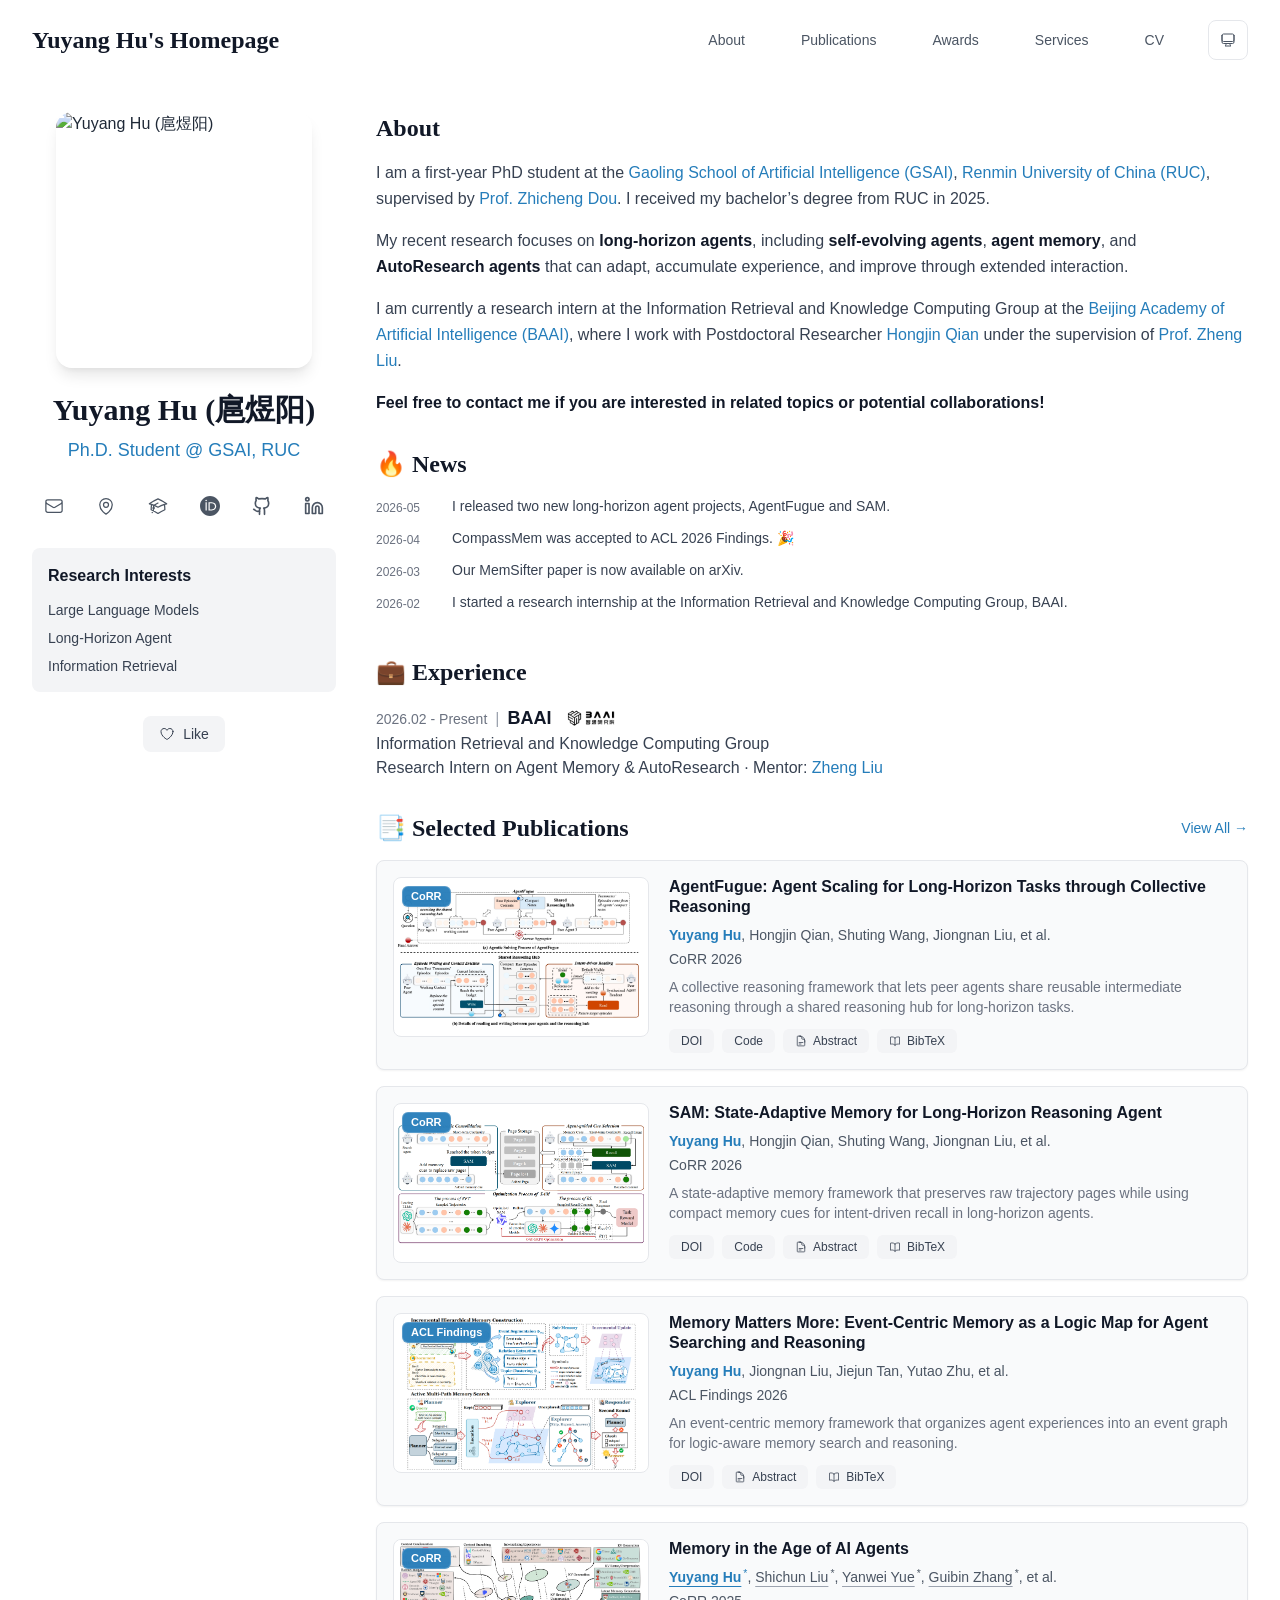
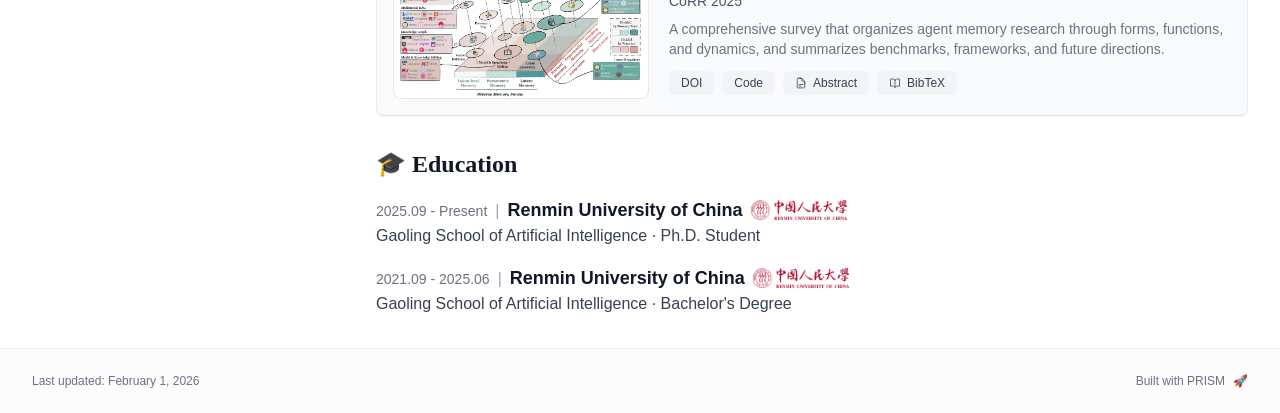
==== commit 30fd4036: "Refine news height and author markers" ====
--- a/index.html
+++ b/index.html
@@ -1,4 +1,4 @@
-<!DOCTYPE html><html lang="en" class="scroll-smooth"><head><meta charSet="utf-8"/><meta name="viewport" content="width=device-width, initial-scale=1"/><link rel="preload" as="image" href="/pic.png"/><link rel="stylesheet" href="/_next/static/css/8d957d5add01af6e.css" data-precedence="next"/><link rel="preload" as="script" fetchPriority="low" href="/_next/static/chunks/webpack-679b75d1c4c2027c.js"/><script src="/_next/static/chunks/4bd1b696-70b6d399998de86a.js" async=""></script><script src="/_next/static/chunks/684-5aaa8290a129f299.js" async=""></script><script src="/_next/static/chunks/main-app-1481e06e37a3df3e.js" async=""></script><script src="/_next/static/chunks/17-9c04c9413a9f9f1f.js" async=""></script><script src="/_next/static/chunks/874-6cc630662f3664af.js" async=""></script><script src="/_next/static/chunks/862-15038af301665bb3.js" async=""></script><script src="/_next/static/chunks/app/layout-0bf0f8c921d31776.js" async=""></script><script src="/_next/static/chunks/178-595a94b9af1e67b5.js" async=""></script><script src="/_next/static/chunks/748-d66c64c80e338e10.js" async=""></script><script src="/_next/static/chunks/app/page-7b157ff223e0061a.js" async=""></script><link rel="icon" href="/favicon.png"/><link rel="dns-prefetch" href="https://google-fonts.jialeliu.com"/><link rel="preconnect" href="https://google-fonts.jialeliu.com" crossorigin=""/><link rel="preload" as="style" href="https://google-fonts.jialeliu.com/css2?family=Inter:wght@300;400;500;600;700&amp;family=Crimson+Text:ital,wght@0,400;0,600;1,400&amp;display=swap"/><link rel="stylesheet" id="gfonts-css" href="https://google-fonts.jialeliu.com/css2?family=Inter:wght@300;400;500;600;700&amp;family=Crimson+Text:ital,wght@0,400;0,600;1,400&amp;display=swap" media="print"/><script>
+<!DOCTYPE html><html lang="en" class="scroll-smooth"><head><meta charSet="utf-8"/><meta name="viewport" content="width=device-width, initial-scale=1"/><link rel="preload" as="image" href="/pic.png"/><link rel="stylesheet" href="/_next/static/css/4c715bd05269b444.css" data-precedence="next"/><link rel="preload" as="script" fetchPriority="low" href="/_next/static/chunks/webpack-679b75d1c4c2027c.js"/><script src="/_next/static/chunks/4bd1b696-70b6d399998de86a.js" async=""></script><script src="/_next/static/chunks/684-5aaa8290a129f299.js" async=""></script><script src="/_next/static/chunks/main-app-1481e06e37a3df3e.js" async=""></script><script src="/_next/static/chunks/17-9c04c9413a9f9f1f.js" async=""></script><script src="/_next/static/chunks/874-6cc630662f3664af.js" async=""></script><script src="/_next/static/chunks/862-15038af301665bb3.js" async=""></script><script src="/_next/static/chunks/app/layout-0bf0f8c921d31776.js" async=""></script><script src="/_next/static/chunks/178-595a94b9af1e67b5.js" async=""></script><script src="/_next/static/chunks/748-d66c64c80e338e10.js" async=""></script><script src="/_next/static/chunks/app/page-f730b4a0ac8d65b6.js" async=""></script><link rel="icon" href="/favicon.png"/><link rel="dns-prefetch" href="https://google-fonts.jialeliu.com"/><link rel="preconnect" href="https://google-fonts.jialeliu.com" crossorigin=""/><link rel="preload" as="style" href="https://google-fonts.jialeliu.com/css2?family=Inter:wght@300;400;500;600;700&amp;family=Crimson+Text:ital,wght@0,400;0,600;1,400&amp;display=swap"/><link rel="stylesheet" id="gfonts-css" href="https://google-fonts.jialeliu.com/css2?family=Inter:wght@300;400;500;600;700&amp;family=Crimson+Text:ital,wght@0,400;0,600;1,400&amp;display=swap" media="print"/><script>
               (function(){
                 var l = document.getElementById('gfonts-css');
                 if (!l) return;
@@ -24,4 +24,4 @@
             </script><title>Yuyang Hu&#x27;s Homepage</title><meta name="description" content="PhD student at Gaoling School of Artificial Intelligence, Renmin University of China."/><meta name="author" content="Yuyang Hu (扈煜阳)"/><meta name="keywords" content="Yuyang Hu (扈煜阳),PhD,Research,"/><meta name="creator" content="Yuyang Hu (扈煜阳)"/><meta name="publisher" content="Yuyang Hu (扈煜阳)"/><meta property="og:title" content="Yuyang Hu&#x27;s Homepage"/><meta property="og:description" content="PhD student at Gaoling School of Artificial Intelligence, Renmin University of China."/><meta property="og:site_name" content="Yuyang Hu (扈煜阳)&#x27;s Academic Website"/><meta property="og:locale" content="en_US"/><meta property="og:type" content="website"/><meta name="twitter:card" content="summary"/><meta name="twitter:title" content="Yuyang Hu&#x27;s Homepage"/><meta name="twitter:description" content="PhD student at Gaoling School of Artificial Intelligence, Renmin University of China."/><link rel="icon" href="/favicon.png"/><script>document.querySelectorAll('body link[rel="icon"], body link[rel="apple-touch-icon"]').forEach(el => document.head.appendChild(el))</script><script src="/_next/static/chunks/polyfills-42372ed130431b0a.js" noModule=""></script></head><body class="font-sans antialiased"><div style="visibility:hidden"><nav class="fixed top-0 left-0 right-0 z-50" data-headlessui-state=""><div class="transition-all duration-300 ease-out bg-transparent" style="transform:translateY(-100px)"><div class="max-w-7xl mx-auto px-4 sm:px-6 lg:px-8"><div class="flex justify-between items-center h-16 lg:h-20"><div class="flex-shrink-0" tabindex="0"><a class="text-xl lg:text-2xl font-serif font-semibold text-primary hover:text-accent transition-colors duration-200" href="/">Yuyang Hu&#x27;s Homepage</a></div><div class="hidden lg:block"><div class="ml-10 flex items-center space-x-8"><div class="flex items-baseline space-x-8"><a class="relative px-3 py-2 text-sm font-medium transition-all duration-200 rounded hover:bg-accent/10 hover:shadow-sm text-primary" href="/"><span class="relative z-10">About</span><div class="absolute inset-0 bg-accent/10 rounded-lg"></div></a><a class="relative px-3 py-2 text-sm font-medium transition-all duration-200 rounded hover:bg-accent/10 hover:shadow-sm text-neutral-600 hover:text-primary" href="/publications/"><span class="relative z-10">Publications</span></a><a class="relative px-3 py-2 text-sm font-medium transition-all duration-200 rounded hover:bg-accent/10 hover:shadow-sm text-neutral-600 hover:text-primary" href="/awards/"><span class="relative z-10">Awards</span></a><a class="relative px-3 py-2 text-sm font-medium transition-all duration-200 rounded hover:bg-accent/10 hover:shadow-sm text-neutral-600 hover:text-primary" href="/services/"><span class="relative z-10">Services</span></a><a class="relative px-3 py-2 text-sm font-medium transition-all duration-200 rounded hover:bg-accent/10 hover:shadow-sm text-neutral-600 hover:text-primary" href="/cv/"><span class="relative z-10">CV</span></a></div><div class="flex items-center justify-center w-10 h-10 rounded-lg border border-neutral-200 dark:border-[rgba(148,163,184,0.24)] bg-background dark:bg-neutral-800"><div class="w-4 h-4 rounded-full bg-neutral-300 animate-pulse"></div></div></div></div><div class="lg:hidden flex items-center space-x-2"><div class="flex items-center justify-center w-10 h-10 rounded-lg border border-neutral-200 dark:border-[rgba(148,163,184,0.24)] bg-background dark:bg-neutral-800"><div class="w-4 h-4 rounded-full bg-neutral-300 animate-pulse"></div></div><button class="inline-flex items-center justify-center p-2 rounded-md text-neutral-600 hover:text-primary hover:bg-neutral-100 dark:hover:bg-neutral-800 focus:outline-none focus:ring-2 focus:ring-inset focus:ring-accent transition-colors duration-200" id="headlessui-disclosure-button-«R5pdb»" type="button" aria-expanded="false" data-headlessui-state=""><span class="sr-only">Open main menu</span><div><svg xmlns="http://www.w3.org/2000/svg" fill="none" viewBox="0 0 24 24" stroke-width="1.5" stroke="currentColor" aria-hidden="true" data-slot="icon" class="block h-6 w-6"><path stroke-linecap="round" stroke-linejoin="round" d="M3.75 6.75h16.5M3.75 12h16.5m-16.5 5.25h16.5"></path></svg></div></button></div></div></div></div></nav><main class="min-h-screen pt-16 lg:pt-20"><div class="max-w-7xl mx-auto px-4 sm:px-6 lg:px-8 py-8 bg-background min-h-screen"><div class="grid grid-cols-1 lg:grid-cols-[18rem_minmax(0,1fr)] xl:grid-cols-[19rem_minmax(0,1fr)] gap-8 lg:gap-10"><div><div class="sticky top-8" style="opacity:0;transform:translateY(20px)"><div class="w-64 h-64 mx-auto mb-6 rounded-2xl overflow-hidden shadow-lg hover:shadow-xl transition-all duration-200 hover:scale-105"><img alt="Yuyang Hu (扈煜阳)" width="256" height="256" decoding="async" data-nimg="1" class="w-full h-full object-cover object-[32%_center]" style="color:transparent" src="/pic.png"/></div><div class="text-center mb-6"><h1 class="text-3xl font-serif font-bold text-primary mb-2">Yuyang Hu (扈煜阳)</h1><p class="text-lg text-accent font-medium mb-1">Ph.D. Student @ GSAI, RUC</p><p class="text-neutral-600 mb-2"></p></div><div class="flex flex-wrap md:flex-nowrap justify-center gap-3 sm:gap-4 mb-6 relative px-2"><div class="relative"><button class="p-2 sm:p-2 transition-colors duration-200 text-neutral-600 dark:text-neutral-400 hover:text-accent" aria-label="Email"><svg xmlns="http://www.w3.org/2000/svg" fill="none" viewBox="0 0 24 24" stroke-width="1.5" stroke="currentColor" aria-hidden="true" data-slot="icon" class="h-5 w-5"><path stroke-linecap="round" stroke-linejoin="round" d="M21.75 6.75v10.5a2.25 2.25 0 0 1-2.25 2.25h-15a2.25 2.25 0 0 1-2.25-2.25V6.75m19.5 0A2.25 2.25 0 0 0 19.5 4.5h-15a2.25 2.25 0 0 0-2.25 2.25m19.5 0v.243a2.25 2.25 0 0 1-1.07 1.916l-7.5 4.615a2.25 2.25 0 0 1-2.36 0L3.32 8.91a2.25 2.25 0 0 1-1.07-1.916V6.75"></path></svg></button></div><div class="relative"><button class="p-2 sm:p-2 transition-colors duration-200 text-neutral-600 dark:text-neutral-400 hover:text-accent" aria-label="Location"><svg xmlns="http://www.w3.org/2000/svg" fill="none" viewBox="0 0 24 24" stroke-width="1.5" stroke="currentColor" aria-hidden="true" data-slot="icon" class="h-5 w-5"><path stroke-linecap="round" stroke-linejoin="round" d="M15 10.5a3 3 0 1 1-6 0 3 3 0 0 1 6 0Z"></path><path stroke-linecap="round" stroke-linejoin="round" d="M19.5 10.5c0 7.142-7.5 11.25-7.5 11.25S4.5 17.642 4.5 10.5a7.5 7.5 0 1 1 15 0Z"></path></svg></button></div><a href="https://scholar.google.com/citations?hl=en&amp;user=_t-3ipgAAAAJ" target="_blank" rel="noopener noreferrer" class="p-2 sm:p-2 text-neutral-600 dark:text-neutral-400 hover:text-accent transition-colors duration-200" aria-label="Google Scholar"><svg xmlns="http://www.w3.org/2000/svg" fill="none" viewBox="0 0 24 24" stroke-width="1.5" stroke="currentColor" aria-hidden="true" data-slot="icon" class="h-5 w-5"><path stroke-linecap="round" stroke-linejoin="round" d="M4.26 10.147a60.438 60.438 0 0 0-.491 6.347A48.62 48.62 0 0 1 12 20.904a48.62 48.62 0 0 1 8.232-4.41 60.46 60.46 0 0 0-.491-6.347m-15.482 0a50.636 50.636 0 0 0-2.658-.813A59.906 59.906 0 0 1 12 3.493a59.903 59.903 0 0 1 10.399 5.84c-.896.248-1.783.52-2.658.814m-15.482 0A50.717 50.717 0 0 1 12 13.489a50.702 50.702 0 0 1 7.74-3.342M6.75 15a.75.75 0 1 0 0-1.5.75.75 0 0 0 0 1.5Zm0 0v-3.675A55.378 55.378 0 0 1 12 8.443m-7.007 11.55A5.981 5.981 0 0 0 6.75 15.75v-1.5"></path></svg></a><a href="https://orcid.org/0009-0007-2828-1165" target="_blank" rel="noopener noreferrer" class="p-2 sm:p-2 text-neutral-600 dark:text-neutral-400 hover:text-accent transition-colors duration-200" aria-label="ORCID"><svg viewBox="0 0 24 24" fill="currentColor" class="h-5 w-5" xmlns="http://www.w3.org/2000/svg"><path d="M12 0C5.372 0 0 5.372 0 12s5.372 12 12 12 12-5.372 12-12S18.628 0 12 0zM7.369 4.378c.525 0 .947.431.947.947s-.422.947-.947.947a.95.95 0 0 1-.947-.947c0-.525.422-.947.947-.947zm-.722 3.038h1.444v10.041H6.647V7.416zm3.562 0h3.9c3.712 0 5.344 2.653 5.344 5.025 0 2.578-2.016 5.025-5.325 5.025h-3.919V7.416zm1.444 1.303v7.444h2.297c3.272 0 4.022-2.484 4.022-3.722 0-2.016-1.284-3.722-4.097-3.722h-2.222z"></path></svg></a><a href="https://github.com/namespace-ERI" target="_blank" rel="noopener noreferrer" class="p-2 sm:p-2 text-neutral-600 dark:text-neutral-400 hover:text-accent transition-colors duration-200" aria-label="GitHub"><svg xmlns="http://www.w3.org/2000/svg" width="24" height="24" viewBox="0 0 24 24" fill="none" stroke="currentColor" stroke-width="2" stroke-linecap="round" stroke-linejoin="round" class="lucide lucide-github h-5 w-5" aria-hidden="true"><path d="M15 22v-4a4.8 4.8 0 0 0-1-3.5c3 0 6-2 6-5.5.08-1.25-.27-2.48-1-3.5.28-1.15.28-2.35 0-3.5 0 0-1 0-3 1.5-2.64-.5-5.36-.5-8 0C6 2 5 2 5 2c-.3 1.15-.3 2.35 0 3.5A5.403 5.403 0 0 0 4 9c0 3.5 3 5.5 6 5.5-.39.49-.68 1.05-.85 1.65-.17.6-.22 1.23-.15 1.85v4"></path><path d="M9 18c-4.51 2-5-2-7-2"></path></svg></a><a href="https://www.linkedin.com/in/%E7%85%9C%E9%98%B3-%E6%89%88-379109302/" target="_blank" rel="noopener noreferrer" class="p-2 sm:p-2 text-neutral-600 dark:text-neutral-400 hover:text-accent transition-colors duration-200" aria-label="LinkedIn"><svg xmlns="http://www.w3.org/2000/svg" width="24" height="24" viewBox="0 0 24 24" fill="none" stroke="currentColor" stroke-width="2" stroke-linecap="round" stroke-linejoin="round" class="lucide lucide-linkedin h-5 w-5" aria-hidden="true"><path d="M16 8a6 6 0 0 1 6 6v7h-4v-7a2 2 0 0 0-2-2 2 2 0 0 0-2 2v7h-4v-7a6 6 0 0 1 6-6z"></path><rect width="4" height="12" x="2" y="9"></rect><circle cx="4" cy="4" r="2"></circle></svg></a></div><div class="bg-neutral-100 dark:bg-neutral-800 rounded-lg p-4 mb-6 hover:shadow-lg transition-all duration-200 hover:scale-[1.02]"><h3 class="font-semibold text-primary mb-3">Research Interests</h3><div class="space-y-2 text-sm text-neutral-700 dark:text-neutral-500"><div>Large Language Models</div><div>Long-Horizon Agent</div><div>Information Retrieval</div></div></div><div class="flex justify-center"><div class="relative"><button class="flex items-center space-x-2 px-4 py-2 rounded-lg font-medium text-sm transition-all duration-200 bg-neutral-100 dark:bg-neutral-800 text-neutral-700 dark:text-neutral-500 hover:bg-red-50 dark:hover:bg-red-900/20 hover:text-red-600 dark:hover:text-red-400 cursor-pointer" tabindex="0"><svg xmlns="http://www.w3.org/2000/svg" fill="none" viewBox="0 0 24 24" stroke-width="1.5" stroke="currentColor" aria-hidden="true" data-slot="icon" class="h-4 w-4"><path stroke-linecap="round" stroke-linejoin="round" d="M21 8.25c0-2.485-2.099-4.5-4.688-4.5-1.935 0-3.597 1.126-4.312 2.733-.715-1.607-2.377-2.733-4.313-2.733C5.1 3.75 3 5.765 3 8.25c0 7.22 9 12 9 12s9-4.78 9-12Z"></path></svg><span>Like</span></button></div></div></div></div><div class="min-w-0 space-y-8"><section id="about" class="scroll-mt-24 space-y-8"><section style="opacity:0;transform:translateY(20px)"><h2 class="text-2xl font-serif font-bold text-primary mb-4">About</h2><div class="text-neutral-700 dark:text-neutral-600 leading-relaxed"><p class="mb-4 last:mb-0">I am a first-year PhD student at the <a href="http://ai.ruc.edu.cn/" node="[object Object]" target="_blank" rel="noopener noreferrer" class="text-accent font-medium transition-all duration-200 rounded hover:bg-accent/10 hover:shadow-sm">Gaoling School of Artificial Intelligence (GSAI)</a>, <a href="https://www.ruc.edu.cn/" node="[object Object]" target="_blank" rel="noopener noreferrer" class="text-accent font-medium transition-all duration-200 rounded hover:bg-accent/10 hover:shadow-sm">Renmin University of China (RUC)</a>, supervised by <a href="http://playbigdata.ruc.edu.cn/dou/" node="[object Object]" target="_blank" rel="noopener noreferrer" class="text-accent font-medium transition-all duration-200 rounded hover:bg-accent/10 hover:shadow-sm">Prof. Zhicheng Dou</a>. I received my bachelor’s degree from RUC in 2025.</p>
 <p class="mb-4 last:mb-0">My recent research focuses on <strong class="font-semibold text-primary">long-horizon agents</strong>, including <strong class="font-semibold text-primary">self-evolving agents</strong>, <strong class="font-semibold text-primary">agent memory</strong>, and <strong class="font-semibold text-primary">AutoResearch agents</strong> that can adapt, accumulate experience, and improve through extended interaction.</p>
 <p class="mb-4 last:mb-0">I am currently a research intern at the Information Retrieval and Knowledge Computing Group at the <a href="https://www.baai.ac.cn/" node="[object Object]" target="_blank" rel="noopener noreferrer" class="text-accent font-medium transition-all duration-200 rounded hover:bg-accent/10 hover:shadow-sm">Beijing Academy of Artificial Intelligence (BAAI)</a>, where I work with Postdoctoral Researcher <a href="https://qhjqhj00.github.io/" node="[object Object]" target="_blank" rel="noopener noreferrer" class="text-accent font-medium transition-all duration-200 rounded hover:bg-accent/10 hover:shadow-sm">Hongjin Qian</a> under the supervision of <a href="https://scholar.google.com/citations?user=k2SF4M0AAAAJ&amp;hl=en&amp;oi=ao" node="[object Object]" target="_blank" rel="noopener noreferrer" class="text-accent font-medium transition-all duration-200 rounded hover:bg-accent/10 hover:shadow-sm">Prof. Zheng Liu</a>.</p>
-<p class="mb-4 last:mb-0"><strong class="font-semibold text-primary">Feel free to contact me if you are interested in related topics or potential collaborations!</strong></p></div></section><section style="opacity:0;transform:translateY(20px)"><h2 class="text-2xl font-serif font-bold text-primary mb-4">🔥 News</h2><div class="max-h-36 space-y-3 overflow-y-auto pr-2"><div class="flex items-start space-x-3"><span class="text-xs text-neutral-500 mt-1 w-16 flex-shrink-0">2026-05</span><p class="text-sm text-neutral-700">I released two new long-horizon agent projects, AgentFugue and SAM.</p></div><div class="flex items-start space-x-3"><span class="text-xs text-neutral-500 mt-1 w-16 flex-shrink-0">2026-03</span><p class="text-sm text-neutral-700">Our MemSifter paper is now available on arXiv.</p></div><div class="flex items-start space-x-3"><span class="text-xs text-neutral-500 mt-1 w-16 flex-shrink-0">2026-02</span><p class="text-sm text-neutral-700">I started a research internship at the Information Retrieval and Knowledge Computing Group, BAAI.</p></div><div class="flex items-start space-x-3"><span class="text-xs text-neutral-500 mt-1 w-16 flex-shrink-0">2026-01</span><p class="text-sm text-neutral-700">Memory Matters More was accepted to ACL 2026 Findings. 🎉</p></div><div class="flex items-start space-x-3"><span class="text-xs text-neutral-500 mt-1 w-16 flex-shrink-0">2025-12</span><p class="text-sm text-neutral-700">We released Memory in the Age of AI Agents, a survey on agent memory.</p></div><div class="flex items-start space-x-3"><span class="text-xs text-neutral-500 mt-1 w-16 flex-shrink-0">2025-06</span><p class="text-sm text-neutral-700">I graduated from RUC GSAI with a bachelor&#x27;s degree. 🎓</p></div></div></section><section style="opacity:0;transform:translateY(20px)"><h2 class="text-2xl font-serif font-bold text-primary mb-4">💼 Experience</h2><div class="space-y-4"><div class="min-w-0"><div class="flex flex-col gap-1 sm:flex-row sm:items-baseline sm:gap-2"><span class="text-sm font-medium text-neutral-500">2026.02 - Present</span><span class="hidden text-neutral-400 sm:inline">|</span><span class="inline-flex flex-wrap items-center gap-2 text-lg font-semibold text-primary"><span>BAAI</span><span class="inline-flex h-5 w-16 items-center justify-center overflow-hidden rounded bg-white px-1.5 align-middle dark:bg-black"><img alt="BAAI logo" loading="lazy" width="64" height="20" decoding="async" data-nimg="1" class="h-full w-full object-contain invert dark:invert-0" style="color:transparent" src="/BAAI.png"/></span></span></div><p class="text-base text-neutral-700 dark:text-neutral-400">Information Retrieval and Knowledge Computing Group<!-- --> · <!-- -->Research Intern on Agent Memory &amp; AutoResearch<!-- --> · Mentor: <a href="https://scholar.google.com/citations?user=k2SF4M0AAAAJ&amp;hl=en&amp;oi=ao" target="_blank" rel="noopener noreferrer" class="text-accent font-medium transition-all duration-200 rounded hover:bg-accent/10 hover:shadow-sm">Zheng Liu</a></p></div></div></section><section style="opacity:0;transform:translateY(20px)"><div class="flex items-center justify-between mb-4"><h2 class="text-2xl font-serif font-bold text-primary">📑 Selected Publications</h2><a class="text-accent hover:text-accent-dark text-sm font-medium transition-all duration-200 rounded hover:bg-accent/10 hover:shadow-sm" href="/publications/">View All →</a></div><div class="space-y-4"><div class="bg-neutral-50 dark:bg-neutral-800 p-4 rounded-lg shadow-sm border border-neutral-200 dark:border-[rgba(148,163,184,0.24)] hover:shadow-lg transition-all duration-200 hover:scale-[1.02]" style="opacity:0;transform:translateY(20px)"><div class="flex flex-col md:flex-row gap-4 md:gap-5"><div class="w-full flex-shrink-0 md:w-60 lg:w-64"><div class="relative aspect-[16/10] overflow-hidden rounded-lg border border-neutral-200 bg-white dark:border-neutral-700 dark:bg-neutral-900"><div class="absolute left-2 top-2 z-10 max-w-[85%] truncate rounded-md border border-white/20 bg-accent/95 px-2 py-1 text-[11px] font-semibold leading-none text-white shadow-sm backdrop-blur-sm">CoRR</div><img alt="AgentFugue: Agent Scaling for Long-Horizon Tasks through Collective Reasoning" loading="lazy" decoding="async" data-nimg="fill" class="object-contain" style="position:absolute;height:100%;width:100%;left:0;top:0;right:0;bottom:0;color:transparent" src="/papers/AgentFugue.png"/></div></div><div class="flex-grow min-w-0"><h3 class="font-semibold text-primary mb-2 leading-tight"><a href="https://arxiv.org/abs/2605.24486" target="_blank" rel="noopener noreferrer" class="hover:text-accent transition-colors">AgentFugue: Agent Scaling for Long-Horizon Tasks through Collective Reasoning</a></h3><p class="text-sm text-neutral-600 dark:text-neutral-500 mb-1"><span><span class="font-semibold text-accent underline underline-offset-4 decoration-accent">Yuyang Hu</span><sup class="ml-0.5 text-accent">*</sup>, </span><span><span class=" underline underline-offset-4 decoration-neutral-400">Hongjin Qian</span><sup class="ml-0.5 text-neutral-600 dark:text-neutral-400">*</sup>, </span><span><span class=" ">Shuting Wang</span>, </span><span><span class=" ">Jiongnan Liu</span>, </span><span>et al.</span></p><p class="text-sm text-neutral-600 dark:text-neutral-500 mb-2">CoRR<!-- --> <!-- -->2026</p><p class="text-sm text-neutral-500 dark:text-neutral-500 line-clamp-2 mb-3">A collective reasoning framework that lets peer agents share reusable intermediate reasoning through a shared reasoning hub for long-horizon tasks.</p><div class="flex flex-wrap gap-2 mt-auto"><a href="https://doi.org/10.48550/arXiv.2605.24486" target="_blank" rel="noopener noreferrer" class="inline-flex items-center px-3 py-1 rounded-md text-xs font-medium bg-neutral-100 dark:bg-neutral-700 text-neutral-700 dark:text-neutral-300 hover:bg-accent hover:text-white transition-colors">DOI</a><a href="https://github.com/qhjqhj00/cabeza" target="_blank" rel="noopener noreferrer" class="inline-flex items-center px-3 py-1 rounded-md text-xs font-medium bg-neutral-100 dark:bg-neutral-700 text-neutral-700 dark:text-neutral-300 hover:bg-accent hover:text-white transition-colors">Code</a><button class="inline-flex items-center px-3 py-1 rounded-md text-xs font-medium transition-colors bg-neutral-100 dark:bg-neutral-700 text-neutral-700 dark:text-neutral-300 hover:bg-accent hover:text-white"><svg xmlns="http://www.w3.org/2000/svg" fill="none" viewBox="0 0 24 24" stroke-width="1.5" stroke="currentColor" aria-hidden="true" data-slot="icon" class="h-3 w-3 mr-1.5"><path stroke-linecap="round" stroke-linejoin="round" d="M19.5 14.25v-2.625a3.375 3.375 0 0 0-3.375-3.375h-1.5A1.125 1.125 0 0 1 13.5 7.125v-1.5a3.375 3.375 0 0 0-3.375-3.375H8.25m0 12.75h7.5m-7.5 3H12M10.5 2.25H5.625c-.621 0-1.125.504-1.125 1.125v17.25c0 .621.504 1.125 1.125 1.125h12.75c.621 0 1.125-.504 1.125-1.125V11.25a9 9 0 0 0-9-9Z"></path></svg>Abstract</button><button class="inline-flex items-center px-3 py-1 rounded-md text-xs font-medium transition-colors bg-neutral-100 dark:bg-neutral-700 text-neutral-700 dark:text-neutral-300 hover:bg-accent hover:text-white"><svg xmlns="http://www.w3.org/2000/svg" fill="none" viewBox="0 0 24 24" stroke-width="1.5" stroke="currentColor" aria-hidden="true" data-slot="icon" class="h-3 w-3 mr-1.5"><path stroke-linecap="round" stroke-linejoin="round" d="M12 6.042A8.967 8.967 0 0 0 6 3.75c-1.052 0-2.062.18-3 .512v14.25A8.987 8.987 0 0 1 6 18c2.305 0 4.408.867 6 2.292m0-14.25a8.966 8.966 0 0 1 6-2.292c1.052 0 2.062.18 3 .512v14.25A8.987 8.987 0 0 0 18 18a8.967 8.967 0 0 0-6 2.292m0-14.25v14.25"></path></svg>BibTeX</button></div></div></div></div><div class="bg-neutral-50 dark:bg-neutral-800 p-4 rounded-lg shadow-sm border border-neutral-200 dark:border-[rgba(148,163,184,0.24)] hover:shadow-lg transition-all duration-200 hover:scale-[1.02]" style="opacity:0;transform:translateY(20px)"><div class="flex flex-col md:flex-row gap-4 md:gap-5"><div class="w-full flex-shrink-0 md:w-60 lg:w-64"><div class="relative aspect-[16/10] overflow-hidden rounded-lg border border-neutral-200 bg-white dark:border-neutral-700 dark:bg-neutral-900"><div class="absolute left-2 top-2 z-10 max-w-[85%] truncate rounded-md border border-white/20 bg-accent/95 px-2 py-1 text-[11px] font-semibold leading-none text-white shadow-sm backdrop-blur-sm">CoRR</div><img alt="SAM: State-Adaptive Memory for Long-Horizon Reasoning Agent" loading="lazy" decoding="async" data-nimg="fill" class="object-contain" style="position:absolute;height:100%;width:100%;left:0;top:0;right:0;bottom:0;color:transparent" src="/papers/SAM.png"/></div></div><div class="flex-grow min-w-0"><h3 class="font-semibold text-primary mb-2 leading-tight"><a href="https://arxiv.org/abs/2605.24468" target="_blank" rel="noopener noreferrer" class="hover:text-accent transition-colors">SAM: State-Adaptive Memory for Long-Horizon Reasoning Agent</a></h3><p class="text-sm text-neutral-600 dark:text-neutral-500 mb-1"><span><span class="font-semibold text-accent underline underline-offset-4 decoration-accent">Yuyang Hu</span><sup class="ml-0.5 text-accent">*</sup>, </span><span><span class=" underline underline-offset-4 decoration-neutral-400">Hongjin Qian</span><sup class="ml-0.5 text-neutral-600 dark:text-neutral-400">*</sup>, </span><span><span class=" ">Shuting Wang</span>, </span><span><span class=" ">Jiongnan Liu</span>, </span><span>et al.</span></p><p class="text-sm text-neutral-600 dark:text-neutral-500 mb-2">CoRR<!-- --> <!-- -->2026</p><p class="text-sm text-neutral-500 dark:text-neutral-500 line-clamp-2 mb-3">A state-adaptive memory framework that preserves raw trajectory pages while using compact memory cues for intent-driven recall in long-horizon agents.</p><div class="flex flex-wrap gap-2 mt-auto"><a href="https://doi.org/10.48550/arXiv.2605.24468" target="_blank" rel="noopener noreferrer" class="inline-flex items-center px-3 py-1 rounded-md text-xs font-medium bg-neutral-100 dark:bg-neutral-700 text-neutral-700 dark:text-neutral-300 hover:bg-accent hover:text-white transition-colors">DOI</a><a href="https://github.com/qhjqhj00/cabeza" target="_blank" rel="noopener noreferrer" class="inline-flex items-center px-3 py-1 rounded-md text-xs font-medium bg-neutral-100 dark:bg-neutral-700 text-neutral-700 dark:text-neutral-300 hover:bg-accent hover:text-white transition-colors">Code</a><button class="inline-flex items-center px-3 py-1 rounded-md text-xs font-medium transition-colors bg-neutral-100 dark:bg-neutral-700 text-neutral-700 dark:text-neutral-300 hover:bg-accent hover:text-white"><svg xmlns="http://www.w3.org/2000/svg" fill="none" viewBox="0 0 24 24" stroke-width="1.5" stroke="currentColor" aria-hidden="true" data-slot="icon" class="h-3 w-3 mr-1.5"><path stroke-linecap="round" stroke-linejoin="round" d="M19.5 14.25v-2.625a3.375 3.375 0 0 0-3.375-3.375h-1.5A1.125 1.125 0 0 1 13.5 7.125v-1.5a3.375 3.375 0 0 0-3.375-3.375H8.25m0 12.75h7.5m-7.5 3H12M10.5 2.25H5.625c-.621 0-1.125.504-1.125 1.125v17.25c0 .621.504 1.125 1.125 1.125h12.75c.621 0 1.125-.504 1.125-1.125V11.25a9 9 0 0 0-9-9Z"></path></svg>Abstract</button><button class="inline-flex items-center px-3 py-1 rounded-md text-xs font-medium transition-colors bg-neutral-100 dark:bg-neutral-700 text-neutral-700 dark:text-neutral-300 hover:bg-accent hover:text-white"><svg xmlns="http://www.w3.org/2000/svg" fill="none" viewBox="0 0 24 24" stroke-width="1.5" stroke="currentColor" aria-hidden="true" data-slot="icon" class="h-3 w-3 mr-1.5"><path stroke-linecap="round" stroke-linejoin="round" d="M12 6.042A8.967 8.967 0 0 0 6 3.75c-1.052 0-2.062.18-3 .512v14.25A8.987 8.987 0 0 1 6 18c2.305 0 4.408.867 6 2.292m0-14.25a8.966 8.966 0 0 1 6-2.292c1.052 0 2.062.18 3 .512v14.25A8.987 8.987 0 0 0 18 18a8.967 8.967 0 0 0-6 2.292m0-14.25v14.25"></path></svg>BibTeX</button></div></div></div></div><div class="bg-neutral-50 dark:bg-neutral-800 p-4 rounded-lg shadow-sm border border-neutral-200 dark:border-[rgba(148,163,184,0.24)] hover:shadow-lg transition-all duration-200 hover:scale-[1.02]" style="opacity:0;transform:translateY(20px)"><div class="flex flex-col md:flex-row gap-4 md:gap-5"><div class="w-full flex-shrink-0 md:w-60 lg:w-64"><div class="relative aspect-[16/10] overflow-hidden rounded-lg border border-neutral-200 bg-white dark:border-neutral-700 dark:bg-neutral-900"><div class="absolute left-2 top-2 z-10 max-w-[85%] truncate rounded-md border border-white/20 bg-accent/95 px-2 py-1 text-[11px] font-semibold leading-none text-white shadow-sm backdrop-blur-sm">ACL Findings</div><img alt="Memory Matters More: Event-Centric Memory as a Logic Map for Agent Searching and Reasoning" loading="lazy" decoding="async" data-nimg="fill" class="object-contain" style="position:absolute;height:100%;width:100%;left:0;top:0;right:0;bottom:0;color:transparent" src="/papers/CompassMem.png"/></div></div><div class="flex-grow min-w-0"><h3 class="font-semibold text-primary mb-2 leading-tight"><a href="https://arxiv.org/abs/2601.04726" target="_blank" rel="noopener noreferrer" class="hover:text-accent transition-colors">Memory Matters More: Event-Centric Memory as a Logic Map for Agent Searching and Reasoning</a></h3><p class="text-sm text-neutral-600 dark:text-neutral-500 mb-1"><span><span class="font-semibold text-accent ">Yuyang Hu</span>, </span><span><span class=" ">Jiongnan Liu</span>, </span><span><span class=" ">Jiejun Tan</span>, </span><span><span class=" ">Yutao Zhu</span>, </span><span>et al.</span></p><p class="text-sm text-neutral-600 dark:text-neutral-500 mb-2">ACL Findings<!-- --> <!-- -->2026</p><p class="text-sm text-neutral-500 dark:text-neutral-500 line-clamp-2 mb-3">An event-centric memory framework that organizes agent experiences into an event graph for logic-aware memory search and reasoning.</p><div class="flex flex-wrap gap-2 mt-auto"><a href="https://doi.org/10.48550/arXiv.2601.04726" target="_blank" rel="noopener noreferrer" class="inline-flex items-center px-3 py-1 rounded-md text-xs font-medium bg-neutral-100 dark:bg-neutral-700 text-neutral-700 dark:text-neutral-300 hover:bg-accent hover:text-white transition-colors">DOI</a><button class="inline-flex items-center px-3 py-1 rounded-md text-xs font-medium transition-colors bg-neutral-100 dark:bg-neutral-700 text-neutral-700 dark:text-neutral-300 hover:bg-accent hover:text-white"><svg xmlns="http://www.w3.org/2000/svg" fill="none" viewBox="0 0 24 24" stroke-width="1.5" stroke="currentColor" aria-hidden="true" data-slot="icon" class="h-3 w-3 mr-1.5"><path stroke-linecap="round" stroke-linejoin="round" d="M19.5 14.25v-2.625a3.375 3.375 0 0 0-3.375-3.375h-1.5A1.125 1.125 0 0 1 13.5 7.125v-1.5a3.375 3.375 0 0 0-3.375-3.375H8.25m0 12.75h7.5m-7.5 3H12M10.5 2.25H5.625c-.621 0-1.125.504-1.125 1.125v17.25c0 .621.504 1.125 1.125 1.125h12.75c.621 0 1.125-.504 1.125-1.125V11.25a9 9 0 0 0-9-9Z"></path></svg>Abstract</button><button class="inline-flex items-center px-3 py-1 rounded-md text-xs font-medium transition-colors bg-neutral-100 dark:bg-neutral-700 text-neutral-700 dark:text-neutral-300 hover:bg-accent hover:text-white"><svg xmlns="http://www.w3.org/2000/svg" fill="none" viewBox="0 0 24 24" stroke-width="1.5" stroke="currentColor" aria-hidden="true" data-slot="icon" class="h-3 w-3 mr-1.5"><path stroke-linecap="round" stroke-linejoin="round" d="M12 6.042A8.967 8.967 0 0 0 6 3.75c-1.052 0-2.062.18-3 .512v14.25A8.987 8.987 0 0 1 6 18c2.305 0 4.408.867 6 2.292m0-14.25a8.966 8.966 0 0 1 6-2.292c1.052 0 2.062.18 3 .512v14.25A8.987 8.987 0 0 0 18 18a8.967 8.967 0 0 0-6 2.292m0-14.25v14.25"></path></svg>BibTeX</button></div></div></div></div><div class="bg-neutral-50 dark:bg-neutral-800 p-4 rounded-lg shadow-sm border border-neutral-200 dark:border-[rgba(148,163,184,0.24)] hover:shadow-lg transition-all duration-200 hover:scale-[1.02]" style="opacity:0;transform:translateY(20px)"><div class="flex flex-col md:flex-row gap-4 md:gap-5"><div class="w-full flex-shrink-0 md:w-60 lg:w-64"><div class="relative aspect-[16/10] overflow-hidden rounded-lg border border-neutral-200 bg-white dark:border-neutral-700 dark:bg-neutral-900"><div class="absolute left-2 top-2 z-10 max-w-[85%] truncate rounded-md border border-white/20 bg-accent/95 px-2 py-1 text-[11px] font-semibold leading-none text-white shadow-sm backdrop-blur-sm">CoRR</div><img alt="Memory in the Age of AI Agents" loading="lazy" decoding="async" data-nimg="fill" class="object-contain" style="position:absolute;height:100%;width:100%;left:0;top:0;right:0;bottom:0;color:transparent" src="/papers/memorysurvey.png"/></div></div><div class="flex-grow min-w-0"><h3 class="font-semibold text-primary mb-2 leading-tight"><a href="https://arxiv.org/abs/2512.13564" target="_blank" rel="noopener noreferrer" class="hover:text-accent transition-colors">Memory in the Age of AI Agents</a></h3><p class="text-sm text-neutral-600 dark:text-neutral-500 mb-1"><span><span class="font-semibold text-accent underline underline-offset-4 decoration-accent">Yuyang Hu</span><sup class="ml-0.5 text-accent">*</sup>, </span><span><span class=" underline underline-offset-4 decoration-neutral-400">Shichun Liu</span><sup class="ml-0.5 text-neutral-600 dark:text-neutral-400">*</sup>, </span><span><span class=" underline underline-offset-4 decoration-neutral-400">Yanwei Yue</span><sup class="ml-0.5 text-neutral-600 dark:text-neutral-400">*</sup>, </span><span><span class=" underline underline-offset-4 decoration-neutral-400">Guibin Zhang</span><sup class="ml-0.5 text-neutral-600 dark:text-neutral-400">*</sup>, </span><span>et al.</span></p><p class="text-sm text-neutral-600 dark:text-neutral-500 mb-2">CoRR<!-- --> <!-- -->2025</p><p class="text-sm text-neutral-500 dark:text-neutral-500 line-clamp-2 mb-3">A comprehensive survey that organizes agent memory research through forms, functions, and dynamics, and summarizes benchmarks, frameworks, and future directions.</p><div class="flex flex-wrap gap-2 mt-auto"><a href="https://doi.org/10.48550/arXiv.2512.13564" target="_blank" rel="noopener noreferrer" class="inline-flex items-center px-3 py-1 rounded-md text-xs font-medium bg-neutral-100 dark:bg-neutral-700 text-neutral-700 dark:text-neutral-300 hover:bg-accent hover:text-white transition-colors">DOI</a><a href="https://github.com/Shichun-Liu/Agent-Memory-Paper-List" target="_blank" rel="noopener noreferrer" class="inline-flex items-center px-3 py-1 rounded-md text-xs font-medium bg-neutral-100 dark:bg-neutral-700 text-neutral-700 dark:text-neutral-300 hover:bg-accent hover:text-white transition-colors">Code</a><button class="inline-flex items-center px-3 py-1 rounded-md text-xs font-medium transition-colors bg-neutral-100 dark:bg-neutral-700 text-neutral-700 dark:text-neutral-300 hover:bg-accent hover:text-white"><svg xmlns="http://www.w3.org/2000/svg" fill="none" viewBox="0 0 24 24" stroke-width="1.5" stroke="currentColor" aria-hidden="true" data-slot="icon" class="h-3 w-3 mr-1.5"><path stroke-linecap="round" stroke-linejoin="round" d="M19.5 14.25v-2.625a3.375 3.375 0 0 0-3.375-3.375h-1.5A1.125 1.125 0 0 1 13.5 7.125v-1.5a3.375 3.375 0 0 0-3.375-3.375H8.25m0 12.75h7.5m-7.5 3H12M10.5 2.25H5.625c-.621 0-1.125.504-1.125 1.125v17.25c0 .621.504 1.125 1.125 1.125h12.75c.621 0 1.125-.504 1.125-1.125V11.25a9 9 0 0 0-9-9Z"></path></svg>Abstract</button><button class="inline-flex items-center px-3 py-1 rounded-md text-xs font-medium transition-colors bg-neutral-100 dark:bg-neutral-700 text-neutral-700 dark:text-neutral-300 hover:bg-accent hover:text-white"><svg xmlns="http://www.w3.org/2000/svg" fill="none" viewBox="0 0 24 24" stroke-width="1.5" stroke="currentColor" aria-hidden="true" data-slot="icon" class="h-3 w-3 mr-1.5"><path stroke-linecap="round" stroke-linejoin="round" d="M12 6.042A8.967 8.967 0 0 0 6 3.75c-1.052 0-2.062.18-3 .512v14.25A8.987 8.987 0 0 1 6 18c2.305 0 4.408.867 6 2.292m0-14.25a8.966 8.966 0 0 1 6-2.292c1.052 0 2.062.18 3 .512v14.25A8.987 8.987 0 0 0 18 18a8.967 8.967 0 0 0-6 2.292m0-14.25v14.25"></path></svg>BibTeX</button></div></div></div></div></div></section><section style="opacity:0;transform:translateY(20px)"><h2 class="text-2xl font-serif font-bold text-primary mb-4">🎓 Education</h2><div class="space-y-4"><div class="min-w-0"><div class="flex flex-col gap-1 sm:flex-row sm:items-baseline sm:gap-2"><span class="text-sm font-medium text-neutral-500">2025.09 - Present</span><span class="hidden text-neutral-400 sm:inline">|</span><span class="inline-flex flex-wrap items-center gap-2 text-lg font-semibold text-primary"><span>Renmin University of China</span><span class="inline-flex h-5 w-24 items-center justify-center overflow-hidden align-middle"><img alt="Renmin University of China logo" loading="lazy" width="100" height="20" decoding="async" data-nimg="1" class="h-full w-full object-contain" style="color:transparent" src="/ruclogo-red.png"/></span></span></div><p class="text-base text-neutral-700 dark:text-neutral-400">Gaoling School of Artificial Intelligence<!-- --> · <!-- -->Ph.D. Student</p></div><div class="min-w-0"><div class="flex flex-col gap-1 sm:flex-row sm:items-baseline sm:gap-2"><span class="text-sm font-medium text-neutral-500">2021.09 - 2025.06</span><span class="hidden text-neutral-400 sm:inline">|</span><span class="inline-flex flex-wrap items-center gap-2 text-lg font-semibold text-primary"><span>Renmin University of China</span><span class="inline-flex h-5 w-24 items-center justify-center overflow-hidden align-middle"><img alt="Renmin University of China logo" loading="lazy" width="100" height="20" decoding="async" data-nimg="1" class="h-full w-full object-contain" style="color:transparent" src="/ruclogo-red.png"/></span></span></div><p class="text-base text-neutral-700 dark:text-neutral-400">Gaoling School of Artificial Intelligence<!-- --> · <!-- -->Bachelor&#x27;s Degree</p></div></div></section></section></div></div></div><!--$--><!--/$--><!--$--><!--/$--></main><footer class="border-t border-neutral-200/50 bg-neutral-50/50 dark:bg-neutral-900/50 dark:border-neutral-700/50"><div class="max-w-7xl mx-auto px-4 sm:px-6 lg:px-8 py-6"><div class="flex flex-col sm:flex-row justify-between items-center gap-2"><p class="text-xs text-neutral-500">Last updated: <!-- -->February 1, 2026</p><p class="text-xs text-neutral-500 flex items-center"><a href="https://github.com/xyjoey/PRISM" target="_blank" rel="noopener noreferrer">Built with PRISM</a><span class="ml-2">🚀</span></p></div></div></footer></div><script src="/_next/static/chunks/webpack-679b75d1c4c2027c.js" async=""></script><script>(self.__next_f=self.__next_f||[]).push([0])</script><script>self.__next_f.push([1,"1:\"$Sreact.fragment\"\n2:I[3719,[\"17\",\"static/chunks/17-9c04c9413a9f9f1f.js\",\"874\",\"static/chunks/874-6cc630662f3664af.js\",\"862\",\"static/chunks/862-15038af301665bb3.js\",\"177\",\"static/chunks/app/layout-0bf0f8c921d31776.js\"],\"ThemeProvider\"]\n3:I[768,[\"17\",\"static/chunks/17-9c04c9413a9f9f1f.js\",\"874\",\"static/chunks/874-6cc630662f3664af.js\",\"862\",\"static/chunks/862-15038af301665bb3.js\",\"177\",\"static/chunks/app/layout-0bf0f8c921d31776.js\"],\"default\"]\n4:I[7555,[],\"\"]\n5:I[1295,[],\"\"]\n6:I[2548,[\"17\",\"static/chunks/17-9c04c9413a9f9f1f.js\",\"874\",\"static/chunks/874-6cc630662f3664af.js\",\"862\",\"static/chunks/862-15038af301665bb3.js\",\"177\",\"static/chunks/app/layout-0bf0f8c921d31776.js\"],\"default\"]\n7:I[7437,[\"17\",\"static/chunks/17-9c04c9413a9f9f1f.js\",\"178\",\"static/chunks/178-595a94b9af1e67b5.js\",\"874\",\"static/chunks/874-6cc630662f3664af.js\",\"748\",\"static/chunks/748-d66c64c80e338e10.js\",\"974\",\"static/chunks/app/page-7b157ff223e0061a.js\"],\"default\"]\n8:I[9507,[\"17\",\"static/chunks/17-9c04c9413a9f9f1f.js\",\"178\",\"static/chunks/178-595a94b9af1e67b5.js\",\"874\",\"static/chunks/874-6cc630662f3664af.js\",\"748\",\"static/chunks/748-d66c64c80e338e10.js\",\"974\",\"static/chunks/app/page-7b157ff223e0061a.js\"],\"default\"]\n9:I[1990,[\"17\",\"static/chunks/17-9c04c9413a9f9f1f.js\",\"178\",\"static/chunks/178-595a94b9af1e67b5.js\",\"874\",\"static/chunks/874-6cc630662f3664af.js\",\"748\",\"static/chunks/748-d66c64c80e338e10.js\",\"974\",\"static/chunks/app/page-7b157ff223e0061a.js\"],\"default\"]\na:I[4876,[\"17\",\"static/chunks/17-9c04c9413a9f9f1f.js\",\"178\",\"static/chunks/178-595a94b9af1e67b5.js\",\"874\",\"static/chunks/874-6cc630662f3664af.js\",\"748\",\"static/chunks/748-d66c64c80e338e10.js\",\"974\",\"static/chunks/app/page-7b157ff223e0061a.js\"],\"default\"]\nb:I[5218,[\"17\",\"static/chunks/17-9c04c9413a9f9f1f.js\",\"178\",\"static/chunks/178-595a94b9af1e67b5.js\",\"874\",\"static/chunks/874-6cc630662f3664af.js\",\"748\",\"static/chunks/748-d66c64c80e338e10.js\",\"974\",\"static/chunks/app/page-7b157ff223e0061a.js\"],\"default\"]\n14:I[2630,[\"17\",\"static/chunks/17-9c04c9413a9f9f1f.js\",\"178\",\"static/chunks/178-59"])</script><script>self.__next_f.push([1,"5a94b9af1e67b5.js\",\"874\",\"static/chunks/874-6cc630662f3664af.js\",\"748\",\"static/chunks/748-d66c64c80e338e10.js\",\"974\",\"static/chunks/app/page-7b157ff223e0061a.js\"],\"default\"]\n15:I[9665,[],\"MetadataBoundary\"]\n17:I[9665,[],\"OutletBoundary\"]\n1a:I[4911,[],\"AsyncMetadataOutlet\"]\n1c:I[9665,[],\"ViewportBoundary\"]\n1e:I[6614,[],\"\"]\n:HL[\"/_next/static/css/8d957d5add01af6e.css\",\"style\"]\nc:T543,Recent progress on long-horizon agentic tasks has been driven largely by scaling up individual agents through stronger models, better tools, and more effective scaffolding. In contrast, much less is understood about scaling out: whether multiple peer agents, all targeting the same task, can become an additional source of capability without relying on explicit role specialization or workflow orchestration. We study this question and propose AgentFugue, a collective reasoning framework built around a shared reasoning hub. As peer agents explore the same task in parallel, the hub records concise notes on what each agent has established, attempted, or ruled out, and enables each agent to selectively access what other agents have discovered in a form useful for its current search. This design turns otherwise isolated trajectories into a connected ecology of reusable intermediate reasoning without requiring centralized planning. We instantiate the hub as a plug-in communication layer, trained with supervised fine-tuning and end-to-end reinforcement learning. Across the challenging long-horizon settings we study, AgentFugue improves over strong baselines. Our results suggest that collective reasoning can turn scaling out peer agent systems into a distinct source of capability gains, rather than merely a way of spending more compute.d:T75b,@article{hu2026agentfugue,\n  title = {AgentFugue: Agent Scaling for Long-Horizon Tasks through Collective Reasoning},\n  author = {Yuyang Hu and Hongjin Qian and Shuting Wang and Jiongnan Liu and Tong Zhao and Xiaoxi Li and Zheng Liu and Zhicheng Dou},\n  year = {2026},\n  month = {may},\n  published = {2026-05-"])</script><script>self.__next_f.push([1,"23},\n  journal = {CoRR},\n  volume = {abs/2605.24486},\n  doi = {10.48550/arXiv.2605.24486},\n  url = {https://arxiv.org/abs/2605.24486},\n  eprinttype = {arXiv},\n  eprint = {2605.24486},\n  primaryClass = {cs.AI},\n  abstract = {Recent progress on long-horizon agentic tasks has been driven largely by scaling up individual agents through stronger models, better tools, and more effective scaffolding. In contrast, much less is understood about scaling out: whether multiple peer agents, all targeting the same task, can become an additional source of capability without relying on explicit role specialization or workflow orchestration. We study this question and propose AgentFugue, a collective reasoning framework built around a shared reasoning hub. As peer agents explore the same task in parallel, the hub records concise notes on what each agent has established, attempted, or ruled out, and enables each agent to selectively access what other agents have discovered in a form useful for its current search. This design turns otherwise isolated trajectories into a connected ecology of reusable intermediate reasoning without requiring centralized planning. We instantiate the hub as a plug-in communication layer, trained with supervised fine-tuning and end-to-end reinforcement learning. Across the challenging long-horizon settings we study, AgentFugue improves over strong baselines. Our results suggest that collective reasoning can turn scaling out peer agent systems into a distinct source of capability gains, rather than merely a way of spending more compute.}\n}e:T615,Long-horizon agentic reasoning requires large language models to act over long interaction histories containing thoughts, tool calls, observations, and partial conclusions. The challenge is not merely that these histories grow long, but that information needed for the current decision may be scattered across distant steps and only become relevant later. Existing approaches address this difficulty by truncating the interaction history, compressing it into shorter "])</script><script>self.__next_f.push([1,"surrogates, or retrieving selected parts of it for reuse, but they do not explicitly model how access to past interaction should adapt to the agent's evolving state. We instead cast long-horizon reasoning as a problem of state-adaptive memory. To this end, we propose State-Adaptive Memory (SAM), a standalone framework that consolidates ongoing interaction into compact memory cues while preserving raw trajectory pages for intent-driven recall. These cues are not treated as replacements for history; rather, they serve as lightweight handles that allow the agent to reconstruct temporally distant information according to its current needs, without retraining the underlying backbone. We further optimize the memory module through expert-guided supervision and reinforcement learning, aligning it with trajectory-level utility. Across BrowseComp, BrowseComp-ZH, WideSearch, and HLE, SAM consistently outperforms strong baselines over diverse agent backbones. Our results suggest that explicit memory modeling provides a simple and effective foundation for long-horizon agentic reasoning.f:T81a,"])</script><script>self.__next_f.push([1,"@article{hu2026sam,\n  title = {{SAM}: State-Adaptive Memory for Long-Horizon Reasoning Agent},\n  author = {Yuyang Hu and Hongjin Qian and Shuting Wang and Jiongnan Liu and Ziliang Zhao and Jiejun Tan and Zheng Liu and Zhicheng Dou},\n  year = {2026},\n  month = {may},\n  published = {2026-05-23},\n  journal = {CoRR},\n  volume = {abs/2605.24468},\n  doi = {10.48550/arXiv.2605.24468},\n  url = {https://arxiv.org/abs/2605.24468},\n  eprinttype = {arXiv},\n  eprint = {2605.24468},\n  primaryClass = {cs.AI},\n  abstract = {Long-horizon agentic reasoning requires large language models to act over long interaction histories containing thoughts, tool calls, observations, and partial conclusions. The challenge is not merely that these histories grow long, but that information needed for the current decision may be scattered across distant steps and only become relevant later. Existing approaches address this difficulty by truncating the interaction history, compressing it into shorter surrogates, or retrieving selected parts of it for reuse, but they do not explicitly model how access to past interaction should adapt to the agent's evolving state. We instead cast long-horizon reasoning as a problem of state-adaptive memory. To this end, we propose State-Adaptive Memory~(SAM), a standalone framework that consolidates ongoing interaction into compact memory cues while preserving raw trajectory pages for intent-driven recall. These cues are not treated as replacements for history; rather, they serve as lightweight handles that allow the agent to reconstruct temporally distant information according to its current needs, without retraining the underlying backbone. We further optimize the memory module through expert-guided supervision and reinforcement learning, aligning it with trajectory-level utility. Across BrowseComp, BrowseComp-ZH, WideSearch, and HLE, SAM consistently outperforms strong baselines over diverse agent backbones. Our results suggest that explicit memory modeling provides a simple and effective foundation for long-horizon agentic reasoning.}\n}"])</script><script>self.__next_f.push([1,"10:T5bd,Large language models (LLMs) are increasingly deployed as intelligent agents that reason, plan, and interact with their environments. To effectively scale to long-horizon scenarios, a key capability for such agents is a memory mechanism that can retain, organize, and retrieve past experiences to support downstream decision-making. However, most existing approaches organize and store memories in a flat manner and rely on simple similarity-based retrieval techniques. Even when structured memory is introduced, existing methods often struggle to explicitly capture the logical relationships among experiences or memory units. Moreover, memory access is largely detached from the constructed structure and still depends on shallow semantic retrieval, preventing agents from reasoning logically over long-horizon dependencies. In this work, we propose CompassMem, an event-centric memory framework inspired by Event Segmentation Theory. CompassMem organizes memory as an Event Graph by incrementally segmenting experiences into events and linking them through explicit logical relations. This graph serves as a logic map, enabling agents to perform structured and goal-directed navigation over memory beyond superficial retrieval, progressively gathering valuable memories to support long-horizon reasoning. Experiments on LoCoMo and NarrativeQA demonstrate that CompassMem consistently improves both retrieval and reasoning performance across multiple backbone models.11:T817,"])</script><script>self.__next_f.push([1,"@inproceedings{hu2026memorymatters,\n  title = {Memory Matters More: Event-Centric Memory as a Logic Map for Agent Searching and Reasoning},\n  author = {Yuyang Hu and Jiongnan Liu and Jiejun Tan and Yutao Zhu and Zhicheng Dou},\n  year = {2026},\n  month = {jan},\n  published = {2026-01-08},\n  booktitle = {Findings of the Association for Computational Linguistics: ACL 2026},\n  venue = {ACL Findings},\n  volume = {abs/2601.04726},\n  doi = {10.48550/arXiv.2601.04726},\n  url = {https://arxiv.org/abs/2601.04726},\n  eprinttype = {arXiv},\n  eprint = {2601.04726},\n  primaryClass = {cs.AI},\n  abstract = {Large language models (LLMs) are increasingly deployed as intelligent agents that reason, plan, and interact with their environments. To effectively scale to long-horizon scenarios, a key capability for such agents is a memory mechanism that can retain, organize, and retrieve past experiences to support downstream decision-making. However, most existing approaches organize and store memories in a flat manner and rely on simple similarity-based retrieval techniques. Even when structured memory is introduced, existing methods often struggle to explicitly capture the logical relationships among experiences or memory units. Moreover, memory access is largely detached from the constructed structure and still depends on shallow semantic retrieval, preventing agents from reasoning logically over long-horizon dependencies. In this work, we propose CompassMem, an event-centric memory framework inspired by Event Segmentation Theory. CompassMem organizes memory as an Event Graph by incrementally segmenting experiences into events and linking them through explicit logical relations. This graph serves as a logic map, enabling agents to perform structured and goal-directed navigation over memory beyond superficial retrieval, progressively gathering valuable memories to support long-horizon reasoning. Experiments on LoCoMo and NarrativeQA demonstrate that CompassMem consistently improves both retrieval and reasoning performance across multiple backbone models.}\n}"])</script><script>self.__next_f.push([1,"12:T8dc,"])</script><script>self.__next_f.push([1,"Memory has emerged, and will continue to remain, a core capability of foundation model-based agents. It underpins long-horizon reasoning, continual adaptation, and effective interaction with complex environments. As research on agent memory rapidly expands and attracts unprecedented attention, the field has also become increasingly fragmented. Existing works that fall under the umbrella of agent memory often differ substantially in their motivations, implementations, assumptions, and evaluation protocols, while the proliferation of loosely defined memory terminologies has further obscured conceptual clarity. Traditional taxonomies such as long/short-term memory have proven insufficient to capture the diversity and dynamics of contemporary agent memory systems. This survey aims to provide an up-to-date and comprehensive landscape of current agent memory research. We begin by clearly delineating the scope of agent memory and distinguishing it from related concepts such as LLM memory, retrieval augmented generation (RAG), and context engineering. We then examine agent memory through the unified lenses of forms, functions, and dynamics. From the perspective of forms, we identify three dominant realizations of agent memory, namely token-level, parametric, and latent memory. From the perspective of functions, we move beyond coarse temporal categorizations and propose a finer-grained taxonomy that distinguishes factual, experiential, and working memory. From the perspective of dynamics, we analyze how memory is formed, evolved, and retrieved over time as agents interact with their environments. To support empirical research and practical development, we compile a comprehensive summary of representative benchmarks and open source memory frameworks. Beyond consolidation, we articulate a forward-looking perspective on emerging research frontiers, including automation-oriented memory design, the deep integration of reinforcement learning with memory systems, multimodal memory, shared memory for multi-agent systems, and trustworthiness issues. We hope this survey serves not only as a reference for existing work, but also as a conceptual foundation for rethinking memory as a first-class primitive in the design of future agentic intelligence."])</script><script>self.__next_f.push([1,"13:Td23,"])</script><script>self.__next_f.push([1,"@article{hu2025memorysurvey,\n  title = {Memory in the Age of {AI} Agents},\n  author = {Yuyang Hu and Shichun Liu and Yanwei Yue and Guibin Zhang and Boyang Liu and Fangyi Zhu and Jiahang Lin and Honglin Guo and Shihan Dou and Zhiheng Xi and Senjie Jin and Jiejun Tan and Yanbin Yin and Jiongnan Liu and Zeyu Zhang and Zhongxiang Sun and Yutao Zhu and Hao Sun and Boci Peng and Zhenrong Cheng and Xuanbo Fan and Jiaxin Guo and Xinlei Yu and Zhenhong Zhou and Zewen Hu and Jiahao Huo and Junhao Wang and Yuwei Niu and Yu Wang and Zhenfei Yin and Xiaobin Hu and Yue Liao and Qiankun Li and Kun Wang and Wangchunshu Zhou and Yixin Liu and Dawei Cheng and Qi Zhang and Tao Gui and Shirui Pan and Yan Zhang and Philip Torr and Zhicheng Dou and Ji{-}Rong Wen and Xuanjing Huang and Yu{-}Gang Jiang and Shuicheng Yan},\n  year = {2025},\n  month = {dec},\n  published = {2025-12-15},\n  journal = {CoRR},\n  volume = {abs/2512.13564},\n  doi = {10.48550/arXiv.2512.13564},\n  url = {https://arxiv.org/abs/2512.13564},\n  eprinttype = {arXiv},\n  eprint = {2512.13564},\n  primaryClass = {cs.CL},\n  abstract = {Memory has emerged, and will continue to remain, a core capability of foundation model-based agents. It underpins long-horizon reasoning, continual adaptation, and effective interaction with complex environments. As research on agent memory rapidly expands and attracts unprecedented attention, the field has also become increasingly fragmented. Existing works that fall under the umbrella of agent memory often differ substantially in their motivations, implementations, assumptions, and evaluation protocols, while the proliferation of loosely defined memory terminologies has further obscured conceptual clarity. Traditional taxonomies such as long/short-term memory have proven insufficient to capture the diversity and dynamics of contemporary agent memory systems. This survey aims to provide an up-to-date and comprehensive landscape of current agent memory research. We begin by clearly delineating the scope of agent memory and distinguishing it from related concepts such as LLM memory, retrieval augmented generation (RAG), and context engineering. We then examine agent memory through the unified lenses of forms, functions, and dynamics. From the perspective of forms, we identify three dominant realizations of agent memory, namely token-level, parametric, and latent memory. From the perspective of functions, we move beyond coarse temporal categorizations and propose a finer-grained taxonomy that distinguishes factual, experiential, and working memory. From the perspective of dynamics, we analyze how memory is formed, evolved, and retrieved over time as agents interact with their environments. To support empirical research and practical development, we compile a comprehensive summary of representative benchmarks and open source memory frameworks. Beyond consolidation, we articulate a forward-looking perspective on emerging research frontiers, including automation-oriented memory design, the deep integration of reinforcement learning with memory systems, multimodal memory, shared memory for multi-agent systems, and trustworthiness issues. We hope this survey serves not only as a reference for existing work, but also as a conceptual foundation for rethinking memory as a first-class primitive in the design of future agentic intelligence.}\n}"])</script><script>self.__next_f.push([1,"0:{\"P\":null,\"b\":\"GI-UwZ5YHqn-5fjYzY-Oy\",\"p\":\"\",\"c\":[\"\",\"\"],\"i\":false,\"f\":[[[\"\",{\"children\":[\"__PAGE__\",{}]},\"$undefined\",\"$undefined\",true],[\"\",[\"$\",\"$1\",\"c\",{\"children\":[[[\"$\",\"link\",\"0\",{\"rel\":\"stylesheet\",\"href\":\"/_next/static/css/8d957d5add01af6e.css\",\"precedence\":\"next\",\"crossOrigin\":\"$undefined\",\"nonce\":\"$undefined\"}]],[\"$\",\"html\",null,{\"lang\":\"en\",\"className\":\"scroll-smooth\",\"suppressHydrationWarning\":true,\"children\":[[\"$\",\"head\",null,{\"children\":[[\"$\",\"link\",null,{\"rel\":\"icon\",\"href\":\"/favicon.png\"}],[\"$\",\"link\",null,{\"rel\":\"dns-prefetch\",\"href\":\"https://google-fonts.jialeliu.com\"}],[\"$\",\"link\",null,{\"rel\":\"preconnect\",\"href\":\"https://google-fonts.jialeliu.com\",\"crossOrigin\":\"\"}],[\"$\",\"link\",null,{\"rel\":\"preload\",\"as\":\"style\",\"href\":\"https://google-fonts.jialeliu.com/css2?family=Inter:wght@300;400;500;600;700\u0026family=Crimson+Text:ital,wght@0,400;0,600;1,400\u0026display=swap\"}],[\"$\",\"link\",null,{\"rel\":\"stylesheet\",\"id\":\"gfonts-css\",\"href\":\"https://google-fonts.jialeliu.com/css2?family=Inter:wght@300;400;500;600;700\u0026family=Crimson+Text:ital,wght@0,400;0,600;1,400\u0026display=swap\",\"media\":\"print\"}],[\"$\",\"script\",null,{\"dangerouslySetInnerHTML\":{\"__html\":\"\\n              (function(){\\n                var l = document.getElementById('gfonts-css');\\n                if (!l) return;\\n                if (l.media !== 'all') {\\n                  l.addEventListener('load', function(){ try { l.media = 'all'; } catch(e){} });\\n                }\\n              })();\\n            \"}}],[\"$\",\"noscript\",null,{\"children\":[\"$\",\"link\",null,{\"rel\":\"stylesheet\",\"href\":\"https://google-fonts.jialeliu.com/css2?family=Inter:wght@300;400;500;600;700\u0026family=Crimson+Text:ital,wght@0,400;0,600;1,400\u0026display=swap\"}]}],[\"$\",\"script\",null,{\"dangerouslySetInnerHTML\":{\"__html\":\"\\n              try {\\n                const theme = localStorage.getItem('theme-storage');\\n                const parsed = theme ? JSON.parse(theme) : null;\\n                const setting = parsed?.state?.theme || 'system';\\n                const prefersDark = typeof window !== 'undefined' \u0026\u0026 window.matchMedia \u0026\u0026 window.matchMedia('(prefers-color-scheme: dark)').matches;\\n                const effective = setting === 'dark' ? 'dark' : (setting === 'light' ? 'light' : (prefersDark ? 'dark' : 'light'));\\n                var root = document.documentElement;\\n                root.classList.add(effective);\\n                root.setAttribute('data-theme', effective);\\n              } catch (e) {\\n                var root = document.documentElement;\\n                root.classList.add('light');\\n                root.setAttribute('data-theme', 'light');\\n              }\\n            \"}}]]}],[\"$\",\"body\",null,{\"className\":\"font-sans antialiased\",\"children\":[\"$\",\"$L2\",null,{\"children\":[[\"$\",\"$L3\",null,{\"items\":[{\"title\":\"About\",\"type\":\"page\",\"target\":\"about\",\"href\":\"/\"},{\"title\":\"Publications\",\"type\":\"page\",\"target\":\"publications\",\"href\":\"/publications\"},{\"title\":\"Awards\",\"type\":\"page\",\"target\":\"awards\",\"href\":\"/awards\"},{\"title\":\"Services\",\"type\":\"page\",\"target\":\"services\",\"href\":\"/services\"},{\"title\":\"CV\",\"type\":\"page\",\"target\":\"cv\",\"href\":\"/cv\"}],\"siteTitle\":\"Yuyang Hu's Homepage\",\"enableOnePageMode\":false}],[\"$\",\"main\",null,{\"className\":\"min-h-screen pt-16 lg:pt-20\",\"children\":[\"$\",\"$L4\",null,{\"parallelRouterKey\":\"children\",\"error\":\"$undefined\",\"errorStyles\":\"$undefined\",\"errorScripts\":\"$undefined\",\"template\":[\"$\",\"$L5\",null,{}],\"templateStyles\":\"$undefined\",\"templateScripts\":\"$undefined\",\"notFound\":[[[\"$\",\"title\",null,{\"children\":\"404: This page could not be found.\"}],[\"$\",\"div\",null,{\"style\":{\"fontFamily\":\"system-ui,\\\"Segoe UI\\\",Roboto,Helvetica,Arial,sans-serif,\\\"Apple Color Emoji\\\",\\\"Segoe UI Emoji\\\"\",\"height\":\"100vh\",\"textAlign\":\"center\",\"display\":\"flex\",\"flexDirection\":\"column\",\"alignItems\":\"center\",\"justifyContent\":\"center\"},\"children\":[\"$\",\"div\",null,{\"children\":[[\"$\",\"style\",null,{\"dangerouslySetInnerHTML\":{\"__html\":\"body{color:#000;background:#fff;margin:0}.next-error-h1{border-right:1px solid rgba(0,0,0,.3)}@media (prefers-color-scheme:dark){body{color:#fff;background:#000}.next-error-h1{border-right:1px solid rgba(255,255,255,.3)}}\"}}],[\"$\",\"h1\",null,{\"className\":\"next-error-h1\",\"style\":{\"display\":\"inline-block\",\"margin\":\"0 20px 0 0\",\"padding\":\"0 23px 0 0\",\"fontSize\":24,\"fontWeight\":500,\"verticalAlign\":\"top\",\"lineHeight\":\"49px\"},\"children\":404}],[\"$\",\"div\",null,{\"style\":{\"display\":\"inline-block\"},\"children\":[\"$\",\"h2\",null,{\"style\":{\"fontSize\":14,\"fontWeight\":400,\"lineHeight\":\"49px\",\"margin\":0},\"children\":\"This page could not be found.\"}]}]]}]}]],[]],\"forbidden\":\"$undefined\",\"unauthorized\":\"$undefined\"}]}],[\"$\",\"$L6\",null,{\"lastUpdated\":\"February 1, 2026\"}]]}]}]]}]]}],{\"children\":[\"__PAGE__\",[\"$\",\"$1\",\"c\",{\"children\":[[\"$\",\"div\",null,{\"className\":\"max-w-7xl mx-auto px-4 sm:px-6 lg:px-8 py-8 bg-background min-h-screen\",\"children\":[\"$\",\"div\",null,{\"className\":\"grid grid-cols-1 lg:grid-cols-[18rem_minmax(0,1fr)] xl:grid-cols-[19rem_minmax(0,1fr)] gap-8 lg:gap-10\",\"children\":[[\"$\",\"div\",null,{\"children\":[\"$\",\"$L7\",null,{\"author\":{\"name\":\"Yuyang Hu (扈煜阳)\",\"title\":\"Ph.D. Student @ GSAI, RUC\",\"avatar\":\"/pic.png\"},\"social\":{\"email\":\"yuyang.hu@ruc.edu.cn\",\"location\":\"RUC, Beijing, China\",\"location_url\":\"https://maps.app.goo.gl/FRr5N2shZ85Kx19m9\",\"location_details\":[\"1815, Lide Building,\",\"No.59 Zhongguancun Street, Haidian district, Beijing, China\"],\"google_scholar\":\"https://scholar.google.com/citations?hl=en\u0026user=_t-3ipgAAAAJ\",\"orcid\":\"https://orcid.org/0009-0007-2828-1165\",\"github\":\"https://github.com/namespace-ERI\",\"linkedin\":\"https://www.linkedin.com/in/%E7%85%9C%E9%98%B3-%E6%89%88-379109302/\"},\"features\":{\"enable_likes\":true,\"enable_one_page_mode\":false},\"researchInterests\":[\"Large Language Models\",\"Long-Horizon Agent\",\"Information Retrieval\"]}]}],[\"$\",\"div\",null,{\"className\":\"min-w-0 space-y-8\",\"children\":[[\"$\",\"section\",\"about\",{\"id\":\"about\",\"className\":\"scroll-mt-24 space-y-8\",\"children\":[[[\"$\",\"$L8\",\"about\",{\"content\":\"I am a first-year PhD student at the [Gaoling School of Artificial Intelligence (GSAI)](http://ai.ruc.edu.cn/), [Renmin University of China (RUC)](https://www.ruc.edu.cn/), supervised by [Prof. Zhicheng Dou](http://playbigdata.ruc.edu.cn/dou/). I received my bachelor’s degree from RUC in 2025. \\n\\nMy recent research focuses on **long-horizon agents**, including **self-evolving agents**, **agent memory**, and **AutoResearch agents** that can adapt, accumulate experience, and improve through extended interaction.\\n\\nI am currently a research intern at the Information Retrieval and Knowledge Computing Group at the [Beijing Academy of Artificial Intelligence (BAAI)](https://www.baai.ac.cn/), where I work with Postdoctoral Researcher [Hongjin Qian](https://qhjqhj00.github.io/) under the supervision of [Prof. Zheng Liu](https://scholar.google.com/citations?user=k2SF4M0AAAAJ\u0026hl=en\u0026oi=ao). \\n\\n**Feel free to contact me if you are interested in related topics or potential collaborations!**\\n\",\"title\":\"About\"}],[\"$\",\"$L9\",\"news\",{\"items\":[{\"date\":\"2026-05\",\"content\":\"I released two new long-horizon agent projects, AgentFugue and SAM.\"},{\"date\":\"2026-03\",\"content\":\"Our MemSifter paper is now available on arXiv.\"},{\"date\":\"2026-02\",\"content\":\"I started a research internship at the Information Retrieval and Knowledge Computing Group, BAAI.\"},{\"date\":\"2026-01\",\"content\":\"Memory Matters More was accepted to ACL 2026 Findings. 🎉\"},{\"date\":\"2025-12\",\"content\":\"We released Memory in the Age of AI Agents, a survey on agent memory.\"},{\"date\":\"2025-06\",\"content\":\"I graduated from RUC GSAI with a bachelor's degree. 🎓\"}],\"title\":\"🔥 News\"}],[\"$\",\"$La\",\"experience\",{\"items\":[{\"date\":\"2026.02 - Present\",\"organization\":\"BAAI\",\"team\":\"Information Retrieval and Knowledge Computing Group\",\"role\":\"Research Intern on Agent Memory \u0026 AutoResearch\",\"logo\":\"/BAAI.png\",\"mentor\":\"Zheng Liu\",\"mentor_url\":\"https://scholar.google.com/citations?user=k2SF4M0AAAAJ\u0026hl=en\u0026oi=ao\"}],\"title\":\"💼 Experience\"}],[\"$\",\"$Lb\",\"featured_publications\",{\"publications\":[{\"id\":\"hu2026agentfugue\",\"title\":\"AgentFugue: Agent Scaling for Long-Horizon Tasks through Collective Reasoning\",\"authors\":[{\"name\":\"Yuyang Hu\",\"isHighlighted\":true,\"isCorresponding\":false,\"isCoAuthor\":true},{\"name\":\"Hongjin Qian\",\"isHighlighted\":false,\"isCorresponding\":false,\"isCoAuthor\":true},{\"name\":\"Shuting Wang\",\"isHighlighted\":false,\"isCorresponding\":false,\"isCoAuthor\":false},{\"name\":\"Jiongnan Liu\",\"isHighlighted\":false,\"isCorresponding\":false,\"isCoAuthor\":false},{\"name\":\"Tong Zhao\",\"isHighlighted\":false,\"isCorresponding\":false,\"isCoAuthor\":false},{\"name\":\"Xiaoxi Li\",\"isHighlighted\":false,\"isCorresponding\":false,\"isCoAuthor\":false},{\"name\":\"Zheng Liu\",\"isHighlighted\":false,\"isCorresponding\":true,\"isCoAuthor\":false},{\"name\":\"Zhicheng Dou\",\"isHighlighted\":false,\"isCorresponding\":true,\"isCoAuthor\":false}],\"year\":2026,\"month\":\"5\",\"type\":\"journal\",\"status\":\"published\",\"tags\":[\"AI Agents\",\"Collective Reasoning\",\"Multi-Agent Systems\",\"Long-Horizon Reasoning\",\"Agent Scaling\"],\"keywords\":\"$0:f:0:1:2:children:1:props:children:0:props:children:props:children:1:props:children:0:props:children:0:3:props:publications:0:tags\",\"researchArea\":\"machine-learning\",\"journal\":\"CoRR\",\"conference\":\"\",\"venue\":\"\",\"volume\":\"abs/2605.24486\",\"publishedDate\":\"2026-05-23\",\"doi\":\"10.48550/arXiv.2605.24486\",\"url\":\"https://arxiv.org/abs/2605.24486\",\"code\":\"https://github.com/qhjqhj00/cabeza\",\"abstract\":\"$c\",\"description\":\"A collective reasoning framework that lets peer agents share reusable intermediate reasoning through a shared reasoning hub for long-horizon tasks.\",\"selected\":true,\"preview\":\"AgentFugue.png\",\"bibtex\":\"$d\"},{\"id\":\"hu2026sam\",\"title\":\"SAM: State-Adaptive Memory for Long-Horizon Reasoning Agent\",\"authors\":[{\"name\":\"Yuyang Hu\",\"isHighlighted\":true,\"isCorresponding\":false,\"isCoAuthor\":true},{\"name\":\"Hongjin Qian\",\"isHighlighted\":false,\"isCorresponding\":false,\"isCoAuthor\":true},{\"name\":\"Shuting Wang\",\"isHighlighted\":false,\"isCorresponding\":false,\"isCoAuthor\":false},{\"name\":\"Jiongnan Liu\",\"isHighlighted\":false,\"isCorresponding\":false,\"isCoAuthor\":false},{\"name\":\"Ziliang Zhao\",\"isHighlighted\":false,\"isCorresponding\":false,\"isCoAuthor\":false},{\"name\":\"Jiejun Tan\",\"isHighlighted\":false,\"isCorresponding\":false,\"isCoAuthor\":false},{\"name\":\"Zheng Liu\",\"isHighlighted\":false,\"isCorresponding\":true,\"isCoAuthor\":false},{\"name\":\"Zhicheng Dou\",\"isHighlighted\":false,\"isCorresponding\":true,\"isCoAuthor\":false}],\"year\":2026,\"month\":\"5\",\"type\":\"journal\",\"status\":\"published\",\"tags\":[\"AI Agents\",\"Agent Memory\",\"Long-Horizon Reasoning\",\"State-Adaptive Memory\",\"Reinforcement Learning\"],\"keywords\":\"$0:f:0:1:2:children:1:props:children:0:props:children:props:children:1:props:children:0:props:children:0:3:props:publications:1:tags\",\"researchArea\":\"machine-learning\",\"journal\":\"CoRR\",\"conference\":\"\",\"venue\":\"\",\"volume\":\"abs/2605.24468\",\"publishedDate\":\"2026-05-23\",\"doi\":\"10.48550/arXiv.2605.24468\",\"url\":\"https://arxiv.org/abs/2605.24468\",\"code\":\"https://github.com/qhjqhj00/cabeza\",\"abstract\":\"$e\",\"description\":\"A state-adaptive memory framework that preserves raw trajectory pages while using compact memory cues for intent-driven recall in long-horizon agents.\",\"selected\":true,\"preview\":\"SAM.png\",\"bibtex\":\"$f\"},{\"id\":\"hu2026memorymatters\",\"title\":\"Memory Matters More: Event-Centric Memory as a Logic Map for Agent Searching and Reasoning\",\"authors\":[{\"name\":\"Yuyang Hu\",\"isHighlighted\":true,\"isCorresponding\":false,\"isCoAuthor\":false},{\"name\":\"Jiongnan Liu\",\"isHighlighted\":false,\"isCorresponding\":false,\"isCoAuthor\":false},{\"name\":\"Jiejun Tan\",\"isHighlighted\":false,\"isCorresponding\":false,\"isCoAuthor\":false},{\"name\":\"Yutao Zhu\",\"isHighlighted\":false,\"isCorresponding\":false,\"isCoAuthor\":false},{\"name\":\"Zhicheng Dou\",\"isHighlighted\":false,\"isCorresponding\":false,\"isCoAuthor\":false}],\"year\":2026,\"month\":\"1\",\"type\":\"conference\",\"status\":\"published\",\"tags\":[\"Agent Memory\",\"Event Graph\",\"Long-Horizon Reasoning\",\"Memory Retrieval\",\"AI Agents\"],\"keywords\":\"$0:f:0:1:2:children:1:props:children:0:props:children:props:children:1:props:children:0:props:children:0:3:props:publications:2:tags\",\"researchArea\":\"machine-learning\",\"journal\":\"\",\"conference\":\"Findings of the Association for Computational Linguistics: ACL 2026\",\"venue\":\"ACL Findings\",\"volume\":\"abs/2601.04726\",\"publishedDate\":\"2026-01-08\",\"doi\":\"10.48550/arXiv.2601.04726\",\"url\":\"https://arxiv.org/abs/2601.04726\",\"abstract\":\"$10\",\"description\":\"An event-centric memory framework that organizes agent experiences into an event graph for logic-aware memory search and reasoning.\",\"selected\":true,\"preview\":\"CompassMem.png\",\"bibtex\":\"$11\"},{\"id\":\"hu2025memorysurvey\",\"title\":\"Memory in the Age of AI Agents\",\"authors\":[{\"name\":\"Yuyang Hu\",\"isHighlighted\":true,\"isCorresponding\":false,\"isCoAuthor\":true},{\"name\":\"Shichun Liu\",\"isHighlighted\":false,\"isCorresponding\":false,\"isCoAuthor\":true},{\"name\":\"Yanwei Yue\",\"isHighlighted\":false,\"isCorresponding\":false,\"isCoAuthor\":true},{\"name\":\"Guibin Zhang\",\"isHighlighted\":false,\"isCorresponding\":false,\"isCoAuthor\":true},{\"name\":\"Boyang Liu\",\"isHighlighted\":false,\"isCorresponding\":false,\"isCoAuthor\":false},{\"name\":\"Fangyi Zhu\",\"isHighlighted\":false,\"isCorresponding\":false,\"isCoAuthor\":false},{\"name\":\"Jiahang Lin\",\"isHighlighted\":false,\"isCorresponding\":false,\"isCoAuthor\":false},{\"name\":\"Honglin Guo\",\"isHighlighted\":false,\"isCorresponding\":false,\"isCoAuthor\":false},{\"name\":\"Shihan Dou\",\"isHighlighted\":false,\"isCorresponding\":false,\"isCoAuthor\":false},{\"name\":\"Zhiheng Xi\",\"isHighlighted\":false,\"isCorresponding\":false,\"isCoAuthor\":false},{\"name\":\"Senjie Jin\",\"isHighlighted\":false,\"isCorresponding\":false,\"isCoAuthor\":false},{\"name\":\"Jiejun Tan\",\"isHighlighted\":false,\"isCorresponding\":false,\"isCoAuthor\":false},{\"name\":\"Yanbin Yin\",\"isHighlighted\":false,\"isCorresponding\":false,\"isCoAuthor\":false},{\"name\":\"Jiongnan Liu\",\"isHighlighted\":false,\"isCorresponding\":false,\"isCoAuthor\":false},{\"name\":\"Zeyu Zhang\",\"isHighlighted\":false,\"isCorresponding\":false,\"isCoAuthor\":false},{\"name\":\"Zhongxiang Sun\",\"isHighlighted\":false,\"isCorresponding\":false,\"isCoAuthor\":false},{\"name\":\"Yutao Zhu\",\"isHighlighted\":false,\"isCorresponding\":false,\"isCoAuthor\":false},{\"name\":\"Hao Sun\",\"isHighlighted\":false,\"isCorresponding\":false,\"isCoAuthor\":false},{\"name\":\"Boci Peng\",\"isHighlighted\":false,\"isCorresponding\":false,\"isCoAuthor\":false},{\"name\":\"Zhenrong Cheng\",\"isHighlighted\":false,\"isCorresponding\":false,\"isCoAuthor\":false},{\"name\":\"Xuanbo Fan\",\"isHighlighted\":false,\"isCorresponding\":false,\"isCoAuthor\":false},{\"name\":\"Jiaxin Guo\",\"isHighlighted\":false,\"isCorresponding\":false,\"isCoAuthor\":false},{\"name\":\"Xinlei Yu\",\"isHighlighted\":false,\"isCorresponding\":false,\"isCoAuthor\":false},{\"name\":\"Zhenhong Zhou\",\"isHighlighted\":false,\"isCorresponding\":false,\"isCoAuthor\":false},{\"name\":\"Zewen Hu\",\"isHighlighted\":false,\"isCorresponding\":false,\"isCoAuthor\":false},{\"name\":\"Jiahao Huo\",\"isHighlighted\":false,\"isCorresponding\":false,\"isCoAuthor\":false},{\"name\":\"Junhao Wang\",\"isHighlighted\":false,\"isCorresponding\":false,\"isCoAuthor\":false},{\"name\":\"Yuwei Niu\",\"isHighlighted\":false,\"isCorresponding\":false,\"isCoAuthor\":false},{\"name\":\"Yu Wang\",\"isHighlighted\":false,\"isCorresponding\":false,\"isCoAuthor\":false},{\"name\":\"Zhenfei Yin\",\"isHighlighted\":false,\"isCorresponding\":false,\"isCoAuthor\":false},{\"name\":\"Xiaobin Hu\",\"isHighlighted\":false,\"isCorresponding\":false,\"isCoAuthor\":false},{\"name\":\"Yue Liao\",\"isHighlighted\":false,\"isCorresponding\":false,\"isCoAuthor\":false},{\"name\":\"Qiankun Li\",\"isHighlighted\":false,\"isCorresponding\":false,\"isCoAuthor\":false},{\"name\":\"Kun Wang\",\"isHighlighted\":false,\"isCorresponding\":false,\"isCoAuthor\":false},{\"name\":\"Wangchunshu Zhou\",\"isHighlighted\":false,\"isCorresponding\":false,\"isCoAuthor\":false},{\"name\":\"Yixin Liu\",\"isHighlighted\":false,\"isCorresponding\":false,\"isCoAuthor\":false},{\"name\":\"Dawei Cheng\",\"isHighlighted\":false,\"isCorresponding\":false,\"isCoAuthor\":false},{\"name\":\"Qi Zhang\",\"isHighlighted\":false,\"isCorresponding\":false,\"isCoAuthor\":false},{\"name\":\"Tao Gui\",\"isHighlighted\":false,\"isCorresponding\":true,\"isCoAuthor\":false},{\"name\":\"Shirui Pan\",\"isHighlighted\":false,\"isCorresponding\":false,\"isCoAuthor\":false},{\"name\":\"Yan Zhang\",\"isHighlighted\":false,\"isCorresponding\":true,\"isCoAuthor\":false},{\"name\":\"Philip Torr\",\"isHighlighted\":false,\"isCorresponding\":false,\"isCoAuthor\":false},{\"name\":\"Zhicheng Dou\",\"isHighlighted\":false,\"isCorresponding\":true,\"isCoAuthor\":false},{\"name\":\"Ji-Rong Wen\",\"isHighlighted\":false,\"isCorresponding\":false,\"isCoAuthor\":false},{\"name\":\"Xuanjing Huang\",\"isHighlighted\":false,\"isCorresponding\":true,\"isCoAuthor\":false},{\"name\":\"Yu-Gang Jiang\",\"isHighlighted\":false,\"isCorresponding\":false,\"isCoAuthor\":false},{\"name\":\"Shuicheng Yan\",\"isHighlighted\":false,\"isCorresponding\":true,\"isCoAuthor\":false}],\"year\":2025,\"month\":\"12\",\"type\":\"journal\",\"status\":\"published\",\"tags\":[\"AI Agents\",\"Agent Memory\",\"Memory Systems\",\"Retrieval-Augmented Generation\",\"Context Engineering\"],\"keywords\":\"$0:f:0:1:2:children:1:props:children:0:props:children:props:children:1:props:children:0:props:children:0:3:props:publications:3:tags\",\"researchArea\":\"machine-learning\",\"journal\":\"CoRR\",\"conference\":\"\",\"venue\":\"\",\"volume\":\"abs/2512.13564\",\"publishedDate\":\"2025-12-15\",\"doi\":\"10.48550/arXiv.2512.13564\",\"url\":\"https://arxiv.org/abs/2512.13564\",\"code\":\"https://github.com/Shichun-Liu/Agent-Memory-Paper-List\",\"abstract\":\"$12\",\"description\":\"A comprehensive survey that organizes agent memory research through forms, functions, and dynamics, and summarizes benchmarks, frameworks, and future directions.\",\"selected\":true,\"preview\":\"memorysurvey.png\",\"bibtex\":\"$13\"}],\"title\":\"📑 Selected Publications\",\"enableOnePageMode\":false}],[\"$\",\"$L14\",\"education\",{\"items\":[{\"date\":\"2025.09 - Present\",\"institution\":\"Renmin University of China\",\"school\":\"Gaoling School of Artificial Intelligence\",\"degree\":\"Ph.D. Student\",\"logo\":\"/ruclogo-red.png\"},{\"date\":\"2021.09 - 2025.06\",\"institution\":\"Renmin University of China\",\"school\":\"Gaoling School of Artificial Intelligence\",\"degree\":\"Bachelor's Degree\",\"logo\":\"/ruclogo-red.png\"}],\"title\":\"🎓 Education\"}]],false,false,false]}]]}]]}]}],[\"$\",\"$L15\",null,{\"children\":\"$L16\"}],null,[\"$\",\"$L17\",null,{\"children\":[\"$L18\",\"$L19\",[\"$\",\"$L1a\",null,{\"promise\":\"$@1b\"}]]}]]}],{},null,false]},null,false],[\"$\",\"$1\",\"h\",{\"children\":[null,[\"$\",\"$1\",\"ZcvenSBs4-phx_3jQ2SGi\",{\"children\":[[\"$\",\"$L1c\",null,{\"children\":\"$L1d\"}],null]}],null]}],false]],\"m\":\"$undefined\",\"G\":[\"$1e\",\"$undefined\"],\"s\":false,\"S\":true}\n"])</script><script>self.__next_f.push([1,"1f:\"$Sreact.suspense\"\n20:I[4911,[],\"AsyncMetadata\"]\n16:[\"$\",\"$1f\",null,{\"fallback\":null,\"children\":[\"$\",\"$L20\",null,{\"promise\":\"$@21\"}]}]\n"])</script><script>self.__next_f.push([1,"19:null\n"])</script><script>self.__next_f.push([1,"1d:[[\"$\",\"meta\",\"0\",{\"charSet\":\"utf-8\"}],[\"$\",\"meta\",\"1\",{\"name\":\"viewport\",\"content\":\"width=device-width, initial-scale=1\"}]]\n18:null\n"])</script><script>self.__next_f.push([1,"21:{\"metadata\":[[\"$\",\"title\",\"0\",{\"children\":\"Yuyang Hu's Homepage\"}],[\"$\",\"meta\",\"1\",{\"name\":\"description\",\"content\":\"PhD student at Gaoling School of Artificial Intelligence, Renmin University of China.\"}],[\"$\",\"meta\",\"2\",{\"name\":\"author\",\"content\":\"Yuyang Hu (扈煜阳)\"}],[\"$\",\"meta\",\"3\",{\"name\":\"keywords\",\"content\":\"Yuyang Hu (扈煜阳),PhD,Research,\"}],[\"$\",\"meta\",\"4\",{\"name\":\"creator\",\"content\":\"Yuyang Hu (扈煜阳)\"}],[\"$\",\"meta\",\"5\",{\"name\":\"publisher\",\"content\":\"Yuyang Hu (扈煜阳)\"}],[\"$\",\"meta\",\"6\",{\"property\":\"og:title\",\"content\":\"Yuyang Hu's Homepage\"}],[\"$\",\"meta\",\"7\",{\"property\":\"og:description\",\"content\":\"PhD student at Gaoling School of Artificial Intelligence, Renmin University of China.\"}],[\"$\",\"meta\",\"8\",{\"property\":\"og:site_name\",\"content\":\"Yuyang Hu (扈煜阳)'s Academic Website\"}],[\"$\",\"meta\",\"9\",{\"property\":\"og:locale\",\"content\":\"en_US\"}],[\"$\",\"meta\",\"10\",{\"property\":\"og:type\",\"content\":\"website\"}],[\"$\",\"meta\",\"11\",{\"name\":\"twitter:card\",\"content\":\"summary\"}],[\"$\",\"meta\",\"12\",{\"name\":\"twitter:title\",\"content\":\"Yuyang Hu's Homepage\"}],[\"$\",\"meta\",\"13\",{\"name\":\"twitter:description\",\"content\":\"PhD student at Gaoling School of Artificial Intelligence, Renmin University of China.\"}],[\"$\",\"link\",\"14\",{\"rel\":\"icon\",\"href\":\"/favicon.png\"}]],\"error\":null,\"digest\":\"$undefined\"}\n1b:{\"metadata\":\"$21:metadata\",\"error\":null,\"digest\":\"$undefined\"}\n"])</script></body></html>+<p class="mb-4 last:mb-0"><strong class="font-semibold text-primary">Feel free to contact me if you are interested in related topics or potential collaborations!</strong></p></div></section><section style="opacity:0;transform:translateY(20px)"><h2 class="text-2xl font-serif font-bold text-primary mb-4">🔥 News</h2><div class="max-h-32 space-y-3 overflow-y-auto pr-2"><div class="flex items-start space-x-3"><span class="text-xs text-neutral-500 mt-1 w-16 flex-shrink-0">2026-05</span><p class="text-sm text-neutral-700">I released two new long-horizon agent projects, AgentFugue and SAM.</p></div><div class="flex items-start space-x-3"><span class="text-xs text-neutral-500 mt-1 w-16 flex-shrink-0">2026-04</span><p class="text-sm text-neutral-700">CompassMem was accepted to ACL 2026 Findings. 🎉</p></div><div class="flex items-start space-x-3"><span class="text-xs text-neutral-500 mt-1 w-16 flex-shrink-0">2026-03</span><p class="text-sm text-neutral-700">Our MemSifter paper is now available on arXiv.</p></div><div class="flex items-start space-x-3"><span class="text-xs text-neutral-500 mt-1 w-16 flex-shrink-0">2026-02</span><p class="text-sm text-neutral-700">I started a research internship at the Information Retrieval and Knowledge Computing Group, BAAI.</p></div><div class="flex items-start space-x-3"><span class="text-xs text-neutral-500 mt-1 w-16 flex-shrink-0">2025-12</span><p class="text-sm text-neutral-700">We released Memory in the Age of AI Agents, a survey on agent memory.</p></div><div class="flex items-start space-x-3"><span class="text-xs text-neutral-500 mt-1 w-16 flex-shrink-0">2025-06</span><p class="text-sm text-neutral-700">Graduated from RUC GSAI with a bachelor&#x27;s degree. 🎓</p></div></div></section><section style="opacity:0;transform:translateY(20px)"><h2 class="text-2xl font-serif font-bold text-primary mb-4">💼 Experience</h2><div class="space-y-4"><div class="min-w-0"><div class="flex flex-col gap-1 sm:flex-row sm:items-baseline sm:gap-2"><span class="text-sm font-medium text-neutral-500">2026.02 - Present</span><span class="hidden text-neutral-400 sm:inline">|</span><span class="inline-flex flex-wrap items-center gap-2 text-lg font-semibold text-primary"><span>BAAI</span><span class="inline-flex h-5 w-16 items-center justify-center overflow-hidden rounded bg-white px-1.5 align-middle dark:bg-black"><img alt="BAAI logo" loading="lazy" width="64" height="20" decoding="async" data-nimg="1" class="h-full w-full object-contain invert dark:invert-0" style="color:transparent" src="/BAAI.png"/></span></span></div><p class="text-base text-neutral-700 dark:text-neutral-400">Information Retrieval and Knowledge Computing Group</p><p class="text-base text-neutral-700 dark:text-neutral-400">Research Intern on Agent Memory &amp; AutoResearch<!-- --> · Mentor: <a href="https://scholar.google.com/citations?user=k2SF4M0AAAAJ&amp;hl=en&amp;oi=ao" target="_blank" rel="noopener noreferrer" class="text-accent font-medium transition-all duration-200 rounded hover:bg-accent/10 hover:shadow-sm">Zheng Liu</a></p></div></div></section><section style="opacity:0;transform:translateY(20px)"><div class="flex items-center justify-between mb-4"><h2 class="text-2xl font-serif font-bold text-primary">📑 Selected Publications</h2><a class="text-accent hover:text-accent-dark text-sm font-medium transition-all duration-200 rounded hover:bg-accent/10 hover:shadow-sm" href="/publications/">View All →</a></div><div class="space-y-4"><div class="bg-neutral-50 dark:bg-neutral-800 p-4 rounded-lg shadow-sm border border-neutral-200 dark:border-[rgba(148,163,184,0.24)] hover:shadow-lg transition-all duration-200 hover:scale-[1.02]" style="opacity:0;transform:translateY(20px)"><div class="flex flex-col md:flex-row gap-4 md:gap-5"><div class="w-full flex-shrink-0 md:w-60 lg:w-64"><div class="relative aspect-[16/10] overflow-hidden rounded-lg border border-neutral-200 bg-white dark:border-neutral-700 dark:bg-neutral-900"><div class="absolute left-2 top-2 z-10 max-w-[85%] truncate rounded-md border border-white/20 bg-accent/95 px-2 py-1 text-[11px] font-semibold leading-none text-white shadow-sm backdrop-blur-sm">CoRR</div><img alt="AgentFugue: Agent Scaling for Long-Horizon Tasks through Collective Reasoning" loading="lazy" decoding="async" data-nimg="fill" class="object-contain" style="position:absolute;height:100%;width:100%;left:0;top:0;right:0;bottom:0;color:transparent" src="/papers/AgentFugue.png"/></div></div><div class="flex-grow min-w-0"><h3 class="font-semibold text-primary mb-2 leading-tight"><a href="https://arxiv.org/abs/2605.24486" target="_blank" rel="noopener noreferrer" class="hover:text-accent transition-colors">AgentFugue: Agent Scaling for Long-Horizon Tasks through Collective Reasoning</a></h3><p class="text-sm text-neutral-600 dark:text-neutral-500 mb-1"><span><span class="font-semibold text-accent ">Yuyang Hu</span>, </span><span><span class=" ">Hongjin Qian</span>, </span><span><span class=" ">Shuting Wang</span>, </span><span><span class=" ">Jiongnan Liu</span>, </span><span>et al.</span></p><p class="text-sm text-neutral-600 dark:text-neutral-500 mb-2">CoRR<!-- --> <!-- -->2026</p><p class="text-sm text-neutral-500 dark:text-neutral-500 line-clamp-2 mb-3">A collective reasoning framework that lets peer agents share reusable intermediate reasoning through a shared reasoning hub for long-horizon tasks.</p><div class="flex flex-wrap gap-2 mt-auto"><a href="https://doi.org/10.48550/arXiv.2605.24486" target="_blank" rel="noopener noreferrer" class="inline-flex items-center px-3 py-1 rounded-md text-xs font-medium bg-neutral-100 dark:bg-neutral-700 text-neutral-700 dark:text-neutral-300 hover:bg-accent hover:text-white transition-colors">DOI</a><a href="https://github.com/qhjqhj00/cabeza" target="_blank" rel="noopener noreferrer" class="inline-flex items-center px-3 py-1 rounded-md text-xs font-medium bg-neutral-100 dark:bg-neutral-700 text-neutral-700 dark:text-neutral-300 hover:bg-accent hover:text-white transition-colors">Code</a><button class="inline-flex items-center px-3 py-1 rounded-md text-xs font-medium transition-colors bg-neutral-100 dark:bg-neutral-700 text-neutral-700 dark:text-neutral-300 hover:bg-accent hover:text-white"><svg xmlns="http://www.w3.org/2000/svg" fill="none" viewBox="0 0 24 24" stroke-width="1.5" stroke="currentColor" aria-hidden="true" data-slot="icon" class="h-3 w-3 mr-1.5"><path stroke-linecap="round" stroke-linejoin="round" d="M19.5 14.25v-2.625a3.375 3.375 0 0 0-3.375-3.375h-1.5A1.125 1.125 0 0 1 13.5 7.125v-1.5a3.375 3.375 0 0 0-3.375-3.375H8.25m0 12.75h7.5m-7.5 3H12M10.5 2.25H5.625c-.621 0-1.125.504-1.125 1.125v17.25c0 .621.504 1.125 1.125 1.125h12.75c.621 0 1.125-.504 1.125-1.125V11.25a9 9 0 0 0-9-9Z"></path></svg>Abstract</button><button class="inline-flex items-center px-3 py-1 rounded-md text-xs font-medium transition-colors bg-neutral-100 dark:bg-neutral-700 text-neutral-700 dark:text-neutral-300 hover:bg-accent hover:text-white"><svg xmlns="http://www.w3.org/2000/svg" fill="none" viewBox="0 0 24 24" stroke-width="1.5" stroke="currentColor" aria-hidden="true" data-slot="icon" class="h-3 w-3 mr-1.5"><path stroke-linecap="round" stroke-linejoin="round" d="M12 6.042A8.967 8.967 0 0 0 6 3.75c-1.052 0-2.062.18-3 .512v14.25A8.987 8.987 0 0 1 6 18c2.305 0 4.408.867 6 2.292m0-14.25a8.966 8.966 0 0 1 6-2.292c1.052 0 2.062.18 3 .512v14.25A8.987 8.987 0 0 0 18 18a8.967 8.967 0 0 0-6 2.292m0-14.25v14.25"></path></svg>BibTeX</button></div></div></div></div><div class="bg-neutral-50 dark:bg-neutral-800 p-4 rounded-lg shadow-sm border border-neutral-200 dark:border-[rgba(148,163,184,0.24)] hover:shadow-lg transition-all duration-200 hover:scale-[1.02]" style="opacity:0;transform:translateY(20px)"><div class="flex flex-col md:flex-row gap-4 md:gap-5"><div class="w-full flex-shrink-0 md:w-60 lg:w-64"><div class="relative aspect-[16/10] overflow-hidden rounded-lg border border-neutral-200 bg-white dark:border-neutral-700 dark:bg-neutral-900"><div class="absolute left-2 top-2 z-10 max-w-[85%] truncate rounded-md border border-white/20 bg-accent/95 px-2 py-1 text-[11px] font-semibold leading-none text-white shadow-sm backdrop-blur-sm">CoRR</div><img alt="SAM: State-Adaptive Memory for Long-Horizon Reasoning Agent" loading="lazy" decoding="async" data-nimg="fill" class="object-contain" style="position:absolute;height:100%;width:100%;left:0;top:0;right:0;bottom:0;color:transparent" src="/papers/SAM.png"/></div></div><div class="flex-grow min-w-0"><h3 class="font-semibold text-primary mb-2 leading-tight"><a href="https://arxiv.org/abs/2605.24468" target="_blank" rel="noopener noreferrer" class="hover:text-accent transition-colors">SAM: State-Adaptive Memory for Long-Horizon Reasoning Agent</a></h3><p class="text-sm text-neutral-600 dark:text-neutral-500 mb-1"><span><span class="font-semibold text-accent ">Yuyang Hu</span>, </span><span><span class=" ">Hongjin Qian</span>, </span><span><span class=" ">Shuting Wang</span>, </span><span><span class=" ">Jiongnan Liu</span>, </span><span>et al.</span></p><p class="text-sm text-neutral-600 dark:text-neutral-500 mb-2">CoRR<!-- --> <!-- -->2026</p><p class="text-sm text-neutral-500 dark:text-neutral-500 line-clamp-2 mb-3">A state-adaptive memory framework that preserves raw trajectory pages while using compact memory cues for intent-driven recall in long-horizon agents.</p><div class="flex flex-wrap gap-2 mt-auto"><a href="https://doi.org/10.48550/arXiv.2605.24468" target="_blank" rel="noopener noreferrer" class="inline-flex items-center px-3 py-1 rounded-md text-xs font-medium bg-neutral-100 dark:bg-neutral-700 text-neutral-700 dark:text-neutral-300 hover:bg-accent hover:text-white transition-colors">DOI</a><a href="https://github.com/qhjqhj00/cabeza" target="_blank" rel="noopener noreferrer" class="inline-flex items-center px-3 py-1 rounded-md text-xs font-medium bg-neutral-100 dark:bg-neutral-700 text-neutral-700 dark:text-neutral-300 hover:bg-accent hover:text-white transition-colors">Code</a><button class="inline-flex items-center px-3 py-1 rounded-md text-xs font-medium transition-colors bg-neutral-100 dark:bg-neutral-700 text-neutral-700 dark:text-neutral-300 hover:bg-accent hover:text-white"><svg xmlns="http://www.w3.org/2000/svg" fill="none" viewBox="0 0 24 24" stroke-width="1.5" stroke="currentColor" aria-hidden="true" data-slot="icon" class="h-3 w-3 mr-1.5"><path stroke-linecap="round" stroke-linejoin="round" d="M19.5 14.25v-2.625a3.375 3.375 0 0 0-3.375-3.375h-1.5A1.125 1.125 0 0 1 13.5 7.125v-1.5a3.375 3.375 0 0 0-3.375-3.375H8.25m0 12.75h7.5m-7.5 3H12M10.5 2.25H5.625c-.621 0-1.125.504-1.125 1.125v17.25c0 .621.504 1.125 1.125 1.125h12.75c.621 0 1.125-.504 1.125-1.125V11.25a9 9 0 0 0-9-9Z"></path></svg>Abstract</button><button class="inline-flex items-center px-3 py-1 rounded-md text-xs font-medium transition-colors bg-neutral-100 dark:bg-neutral-700 text-neutral-700 dark:text-neutral-300 hover:bg-accent hover:text-white"><svg xmlns="http://www.w3.org/2000/svg" fill="none" viewBox="0 0 24 24" stroke-width="1.5" stroke="currentColor" aria-hidden="true" data-slot="icon" class="h-3 w-3 mr-1.5"><path stroke-linecap="round" stroke-linejoin="round" d="M12 6.042A8.967 8.967 0 0 0 6 3.75c-1.052 0-2.062.18-3 .512v14.25A8.987 8.987 0 0 1 6 18c2.305 0 4.408.867 6 2.292m0-14.25a8.966 8.966 0 0 1 6-2.292c1.052 0 2.062.18 3 .512v14.25A8.987 8.987 0 0 0 18 18a8.967 8.967 0 0 0-6 2.292m0-14.25v14.25"></path></svg>BibTeX</button></div></div></div></div><div class="bg-neutral-50 dark:bg-neutral-800 p-4 rounded-lg shadow-sm border border-neutral-200 dark:border-[rgba(148,163,184,0.24)] hover:shadow-lg transition-all duration-200 hover:scale-[1.02]" style="opacity:0;transform:translateY(20px)"><div class="flex flex-col md:flex-row gap-4 md:gap-5"><div class="w-full flex-shrink-0 md:w-60 lg:w-64"><div class="relative aspect-[16/10] overflow-hidden rounded-lg border border-neutral-200 bg-white dark:border-neutral-700 dark:bg-neutral-900"><div class="absolute left-2 top-2 z-10 max-w-[85%] truncate rounded-md border border-white/20 bg-accent/95 px-2 py-1 text-[11px] font-semibold leading-none text-white shadow-sm backdrop-blur-sm">ACL Findings</div><img alt="Memory Matters More: Event-Centric Memory as a Logic Map for Agent Searching and Reasoning" loading="lazy" decoding="async" data-nimg="fill" class="object-contain" style="position:absolute;height:100%;width:100%;left:0;top:0;right:0;bottom:0;color:transparent" src="/papers/CompassMem.png"/></div></div><div class="flex-grow min-w-0"><h3 class="font-semibold text-primary mb-2 leading-tight"><a href="https://arxiv.org/abs/2601.04726" target="_blank" rel="noopener noreferrer" class="hover:text-accent transition-colors">Memory Matters More: Event-Centric Memory as a Logic Map for Agent Searching and Reasoning</a></h3><p class="text-sm text-neutral-600 dark:text-neutral-500 mb-1"><span><span class="font-semibold text-accent ">Yuyang Hu</span>, </span><span><span class=" ">Jiongnan Liu</span>, </span><span><span class=" ">Jiejun Tan</span>, </span><span><span class=" ">Yutao Zhu</span>, </span><span>et al.</span></p><p class="text-sm text-neutral-600 dark:text-neutral-500 mb-2">ACL Findings<!-- --> <!-- -->2026</p><p class="text-sm text-neutral-500 dark:text-neutral-500 line-clamp-2 mb-3">An event-centric memory framework that organizes agent experiences into an event graph for logic-aware memory search and reasoning.</p><div class="flex flex-wrap gap-2 mt-auto"><a href="https://doi.org/10.48550/arXiv.2601.04726" target="_blank" rel="noopener noreferrer" class="inline-flex items-center px-3 py-1 rounded-md text-xs font-medium bg-neutral-100 dark:bg-neutral-700 text-neutral-700 dark:text-neutral-300 hover:bg-accent hover:text-white transition-colors">DOI</a><button class="inline-flex items-center px-3 py-1 rounded-md text-xs font-medium transition-colors bg-neutral-100 dark:bg-neutral-700 text-neutral-700 dark:text-neutral-300 hover:bg-accent hover:text-white"><svg xmlns="http://www.w3.org/2000/svg" fill="none" viewBox="0 0 24 24" stroke-width="1.5" stroke="currentColor" aria-hidden="true" data-slot="icon" class="h-3 w-3 mr-1.5"><path stroke-linecap="round" stroke-linejoin="round" d="M19.5 14.25v-2.625a3.375 3.375 0 0 0-3.375-3.375h-1.5A1.125 1.125 0 0 1 13.5 7.125v-1.5a3.375 3.375 0 0 0-3.375-3.375H8.25m0 12.75h7.5m-7.5 3H12M10.5 2.25H5.625c-.621 0-1.125.504-1.125 1.125v17.25c0 .621.504 1.125 1.125 1.125h12.75c.621 0 1.125-.504 1.125-1.125V11.25a9 9 0 0 0-9-9Z"></path></svg>Abstract</button><button class="inline-flex items-center px-3 py-1 rounded-md text-xs font-medium transition-colors bg-neutral-100 dark:bg-neutral-700 text-neutral-700 dark:text-neutral-300 hover:bg-accent hover:text-white"><svg xmlns="http://www.w3.org/2000/svg" fill="none" viewBox="0 0 24 24" stroke-width="1.5" stroke="currentColor" aria-hidden="true" data-slot="icon" class="h-3 w-3 mr-1.5"><path stroke-linecap="round" stroke-linejoin="round" d="M12 6.042A8.967 8.967 0 0 0 6 3.75c-1.052 0-2.062.18-3 .512v14.25A8.987 8.987 0 0 1 6 18c2.305 0 4.408.867 6 2.292m0-14.25a8.966 8.966 0 0 1 6-2.292c1.052 0 2.062.18 3 .512v14.25A8.987 8.987 0 0 0 18 18a8.967 8.967 0 0 0-6 2.292m0-14.25v14.25"></path></svg>BibTeX</button></div></div></div></div><div class="bg-neutral-50 dark:bg-neutral-800 p-4 rounded-lg shadow-sm border border-neutral-200 dark:border-[rgba(148,163,184,0.24)] hover:shadow-lg transition-all duration-200 hover:scale-[1.02]" style="opacity:0;transform:translateY(20px)"><div class="flex flex-col md:flex-row gap-4 md:gap-5"><div class="w-full flex-shrink-0 md:w-60 lg:w-64"><div class="relative aspect-[16/10] overflow-hidden rounded-lg border border-neutral-200 bg-white dark:border-neutral-700 dark:bg-neutral-900"><div class="absolute left-2 top-2 z-10 max-w-[85%] truncate rounded-md border border-white/20 bg-accent/95 px-2 py-1 text-[11px] font-semibold leading-none text-white shadow-sm backdrop-blur-sm">CoRR</div><img alt="Memory in the Age of AI Agents" loading="lazy" decoding="async" data-nimg="fill" class="object-contain" style="position:absolute;height:100%;width:100%;left:0;top:0;right:0;bottom:0;color:transparent" src="/papers/memorysurvey.png"/></div></div><div class="flex-grow min-w-0"><h3 class="font-semibold text-primary mb-2 leading-tight"><a href="https://arxiv.org/abs/2512.13564" target="_blank" rel="noopener noreferrer" class="hover:text-accent transition-colors">Memory in the Age of AI Agents</a></h3><p class="text-sm text-neutral-600 dark:text-neutral-500 mb-1"><span><span class="font-semibold text-accent underline underline-offset-4 decoration-accent">Yuyang Hu</span><sup class="ml-0.5 text-accent">*</sup>, </span><span><span class=" underline underline-offset-4 decoration-neutral-400">Shichun Liu</span><sup class="ml-0.5 text-neutral-600 dark:text-neutral-400">*</sup>, </span><span><span class=" underline underline-offset-4 decoration-neutral-400">Yanwei Yue</span><sup class="ml-0.5 text-neutral-600 dark:text-neutral-400">*</sup>, </span><span><span class=" underline underline-offset-4 decoration-neutral-400">Guibin Zhang</span><sup class="ml-0.5 text-neutral-600 dark:text-neutral-400">*</sup>, </span><span>et al.</span></p><p class="text-sm text-neutral-600 dark:text-neutral-500 mb-2">CoRR<!-- --> <!-- -->2025</p><p class="text-sm text-neutral-500 dark:text-neutral-500 line-clamp-2 mb-3">A comprehensive survey that organizes agent memory research through forms, functions, and dynamics, and summarizes benchmarks, frameworks, and future directions.</p><div class="flex flex-wrap gap-2 mt-auto"><a href="https://doi.org/10.48550/arXiv.2512.13564" target="_blank" rel="noopener noreferrer" class="inline-flex items-center px-3 py-1 rounded-md text-xs font-medium bg-neutral-100 dark:bg-neutral-700 text-neutral-700 dark:text-neutral-300 hover:bg-accent hover:text-white transition-colors">DOI</a><a href="https://github.com/Shichun-Liu/Agent-Memory-Paper-List" target="_blank" rel="noopener noreferrer" class="inline-flex items-center px-3 py-1 rounded-md text-xs font-medium bg-neutral-100 dark:bg-neutral-700 text-neutral-700 dark:text-neutral-300 hover:bg-accent hover:text-white transition-colors">Code</a><button class="inline-flex items-center px-3 py-1 rounded-md text-xs font-medium transition-colors bg-neutral-100 dark:bg-neutral-700 text-neutral-700 dark:text-neutral-300 hover:bg-accent hover:text-white"><svg xmlns="http://www.w3.org/2000/svg" fill="none" viewBox="0 0 24 24" stroke-width="1.5" stroke="currentColor" aria-hidden="true" data-slot="icon" class="h-3 w-3 mr-1.5"><path stroke-linecap="round" stroke-linejoin="round" d="M19.5 14.25v-2.625a3.375 3.375 0 0 0-3.375-3.375h-1.5A1.125 1.125 0 0 1 13.5 7.125v-1.5a3.375 3.375 0 0 0-3.375-3.375H8.25m0 12.75h7.5m-7.5 3H12M10.5 2.25H5.625c-.621 0-1.125.504-1.125 1.125v17.25c0 .621.504 1.125 1.125 1.125h12.75c.621 0 1.125-.504 1.125-1.125V11.25a9 9 0 0 0-9-9Z"></path></svg>Abstract</button><button class="inline-flex items-center px-3 py-1 rounded-md text-xs font-medium transition-colors bg-neutral-100 dark:bg-neutral-700 text-neutral-700 dark:text-neutral-300 hover:bg-accent hover:text-white"><svg xmlns="http://www.w3.org/2000/svg" fill="none" viewBox="0 0 24 24" stroke-width="1.5" stroke="currentColor" aria-hidden="true" data-slot="icon" class="h-3 w-3 mr-1.5"><path stroke-linecap="round" stroke-linejoin="round" d="M12 6.042A8.967 8.967 0 0 0 6 3.75c-1.052 0-2.062.18-3 .512v14.25A8.987 8.987 0 0 1 6 18c2.305 0 4.408.867 6 2.292m0-14.25a8.966 8.966 0 0 1 6-2.292c1.052 0 2.062.18 3 .512v14.25A8.987 8.987 0 0 0 18 18a8.967 8.967 0 0 0-6 2.292m0-14.25v14.25"></path></svg>BibTeX</button></div></div></div></div></div></section><section style="opacity:0;transform:translateY(20px)"><h2 class="text-2xl font-serif font-bold text-primary mb-4">🎓 Education</h2><div class="space-y-4"><div class="min-w-0"><div class="flex flex-col gap-1 sm:flex-row sm:items-baseline sm:gap-2"><span class="text-sm font-medium text-neutral-500">2025.09 - Present</span><span class="hidden text-neutral-400 sm:inline">|</span><span class="inline-flex flex-wrap items-center gap-2 text-lg font-semibold text-primary"><span>Renmin University of China</span><span class="inline-flex h-5 w-24 items-center justify-center overflow-hidden align-middle"><img alt="Renmin University of China logo" loading="lazy" width="100" height="20" decoding="async" data-nimg="1" class="h-full w-full object-contain" style="color:transparent" src="/ruclogo-red.png"/></span></span></div><p class="text-base text-neutral-700 dark:text-neutral-400">Gaoling School of Artificial Intelligence<!-- --> · <!-- -->Ph.D. Student</p></div><div class="min-w-0"><div class="flex flex-col gap-1 sm:flex-row sm:items-baseline sm:gap-2"><span class="text-sm font-medium text-neutral-500">2021.09 - 2025.06</span><span class="hidden text-neutral-400 sm:inline">|</span><span class="inline-flex flex-wrap items-center gap-2 text-lg font-semibold text-primary"><span>Renmin University of China</span><span class="inline-flex h-5 w-24 items-center justify-center overflow-hidden align-middle"><img alt="Renmin University of China logo" loading="lazy" width="100" height="20" decoding="async" data-nimg="1" class="h-full w-full object-contain" style="color:transparent" src="/ruclogo-red.png"/></span></span></div><p class="text-base text-neutral-700 dark:text-neutral-400">Gaoling School of Artificial Intelligence<!-- --> · <!-- -->Bachelor&#x27;s Degree</p></div></div></section></section></div></div></div><!--$--><!--/$--><!--$--><!--/$--></main><footer class="border-t border-neutral-200/50 bg-neutral-50/50 dark:bg-neutral-900/50 dark:border-neutral-700/50"><div class="max-w-7xl mx-auto px-4 sm:px-6 lg:px-8 py-6"><div class="flex flex-col sm:flex-row justify-between items-center gap-2"><p class="text-xs text-neutral-500">Last updated: <!-- -->February 1, 2026</p><p class="text-xs text-neutral-500 flex items-center"><a href="https://github.com/xyjoey/PRISM" target="_blank" rel="noopener noreferrer">Built with PRISM</a><span class="ml-2">🚀</span></p></div></div></footer></div><script src="/_next/static/chunks/webpack-679b75d1c4c2027c.js" async=""></script><script>(self.__next_f=self.__next_f||[]).push([0])</script><script>self.__next_f.push([1,"1:\"$Sreact.fragment\"\n2:I[3719,[\"17\",\"static/chunks/17-9c04c9413a9f9f1f.js\",\"874\",\"static/chunks/874-6cc630662f3664af.js\",\"862\",\"static/chunks/862-15038af301665bb3.js\",\"177\",\"static/chunks/app/layout-0bf0f8c921d31776.js\"],\"ThemeProvider\"]\n3:I[768,[\"17\",\"static/chunks/17-9c04c9413a9f9f1f.js\",\"874\",\"static/chunks/874-6cc630662f3664af.js\",\"862\",\"static/chunks/862-15038af301665bb3.js\",\"177\",\"static/chunks/app/layout-0bf0f8c921d31776.js\"],\"default\"]\n4:I[7555,[],\"\"]\n5:I[1295,[],\"\"]\n6:I[2548,[\"17\",\"static/chunks/17-9c04c9413a9f9f1f.js\",\"874\",\"static/chunks/874-6cc630662f3664af.js\",\"862\",\"static/chunks/862-15038af301665bb3.js\",\"177\",\"static/chunks/app/layout-0bf0f8c921d31776.js\"],\"default\"]\n7:I[7437,[\"17\",\"static/chunks/17-9c04c9413a9f9f1f.js\",\"178\",\"static/chunks/178-595a94b9af1e67b5.js\",\"874\",\"static/chunks/874-6cc630662f3664af.js\",\"748\",\"static/chunks/748-d66c64c80e338e10.js\",\"974\",\"static/chunks/app/page-f730b4a0ac8d65b6.js\"],\"default\"]\n8:I[9507,[\"17\",\"static/chunks/17-9c04c9413a9f9f1f.js\",\"178\",\"static/chunks/178-595a94b9af1e67b5.js\",\"874\",\"static/chunks/874-6cc630662f3664af.js\",\"748\",\"static/chunks/748-d66c64c80e338e10.js\",\"974\",\"static/chunks/app/page-f730b4a0ac8d65b6.js\"],\"default\"]\n9:I[1990,[\"17\",\"static/chunks/17-9c04c9413a9f9f1f.js\",\"178\",\"static/chunks/178-595a94b9af1e67b5.js\",\"874\",\"static/chunks/874-6cc630662f3664af.js\",\"748\",\"static/chunks/748-d66c64c80e338e10.js\",\"974\",\"static/chunks/app/page-f730b4a0ac8d65b6.js\"],\"default\"]\na:I[4876,[\"17\",\"static/chunks/17-9c04c9413a9f9f1f.js\",\"178\",\"static/chunks/178-595a94b9af1e67b5.js\",\"874\",\"static/chunks/874-6cc630662f3664af.js\",\"748\",\"static/chunks/748-d66c64c80e338e10.js\",\"974\",\"static/chunks/app/page-f730b4a0ac8d65b6.js\"],\"default\"]\nb:I[5218,[\"17\",\"static/chunks/17-9c04c9413a9f9f1f.js\",\"178\",\"static/chunks/178-595a94b9af1e67b5.js\",\"874\",\"static/chunks/874-6cc630662f3664af.js\",\"748\",\"static/chunks/748-d66c64c80e338e10.js\",\"974\",\"static/chunks/app/page-f730b4a0ac8d65b6.js\"],\"default\"]\n14:I[2630,[\"17\",\"static/chunks/17-9c04c9413a9f9f1f.js\",\"178\",\"static/chunks/178-59"])</script><script>self.__next_f.push([1,"5a94b9af1e67b5.js\",\"874\",\"static/chunks/874-6cc630662f3664af.js\",\"748\",\"static/chunks/748-d66c64c80e338e10.js\",\"974\",\"static/chunks/app/page-f730b4a0ac8d65b6.js\"],\"default\"]\n15:I[9665,[],\"MetadataBoundary\"]\n17:I[9665,[],\"OutletBoundary\"]\n1a:I[4911,[],\"AsyncMetadataOutlet\"]\n1c:I[9665,[],\"ViewportBoundary\"]\n1e:I[6614,[],\"\"]\n:HL[\"/_next/static/css/4c715bd05269b444.css\",\"style\"]\nc:T543,Recent progress on long-horizon agentic tasks has been driven largely by scaling up individual agents through stronger models, better tools, and more effective scaffolding. In contrast, much less is understood about scaling out: whether multiple peer agents, all targeting the same task, can become an additional source of capability without relying on explicit role specialization or workflow orchestration. We study this question and propose AgentFugue, a collective reasoning framework built around a shared reasoning hub. As peer agents explore the same task in parallel, the hub records concise notes on what each agent has established, attempted, or ruled out, and enables each agent to selectively access what other agents have discovered in a form useful for its current search. This design turns otherwise isolated trajectories into a connected ecology of reusable intermediate reasoning without requiring centralized planning. We instantiate the hub as a plug-in communication layer, trained with supervised fine-tuning and end-to-end reinforcement learning. Across the challenging long-horizon settings we study, AgentFugue improves over strong baselines. Our results suggest that collective reasoning can turn scaling out peer agent systems into a distinct source of capability gains, rather than merely a way of spending more compute.d:T75b,@article{hu2026agentfugue,\n  title = {AgentFugue: Agent Scaling for Long-Horizon Tasks through Collective Reasoning},\n  author = {Yuyang Hu and Hongjin Qian and Shuting Wang and Jiongnan Liu and Tong Zhao and Xiaoxi Li and Zheng Liu and Zhicheng Dou},\n  year = {2026},\n  month = {may},\n  published = {2026-05-"])</script><script>self.__next_f.push([1,"23},\n  journal = {CoRR},\n  volume = {abs/2605.24486},\n  doi = {10.48550/arXiv.2605.24486},\n  url = {https://arxiv.org/abs/2605.24486},\n  eprinttype = {arXiv},\n  eprint = {2605.24486},\n  primaryClass = {cs.AI},\n  abstract = {Recent progress on long-horizon agentic tasks has been driven largely by scaling up individual agents through stronger models, better tools, and more effective scaffolding. In contrast, much less is understood about scaling out: whether multiple peer agents, all targeting the same task, can become an additional source of capability without relying on explicit role specialization or workflow orchestration. We study this question and propose AgentFugue, a collective reasoning framework built around a shared reasoning hub. As peer agents explore the same task in parallel, the hub records concise notes on what each agent has established, attempted, or ruled out, and enables each agent to selectively access what other agents have discovered in a form useful for its current search. This design turns otherwise isolated trajectories into a connected ecology of reusable intermediate reasoning without requiring centralized planning. We instantiate the hub as a plug-in communication layer, trained with supervised fine-tuning and end-to-end reinforcement learning. Across the challenging long-horizon settings we study, AgentFugue improves over strong baselines. Our results suggest that collective reasoning can turn scaling out peer agent systems into a distinct source of capability gains, rather than merely a way of spending more compute.}\n}e:T615,Long-horizon agentic reasoning requires large language models to act over long interaction histories containing thoughts, tool calls, observations, and partial conclusions. The challenge is not merely that these histories grow long, but that information needed for the current decision may be scattered across distant steps and only become relevant later. Existing approaches address this difficulty by truncating the interaction history, compressing it into shorter "])</script><script>self.__next_f.push([1,"surrogates, or retrieving selected parts of it for reuse, but they do not explicitly model how access to past interaction should adapt to the agent's evolving state. We instead cast long-horizon reasoning as a problem of state-adaptive memory. To this end, we propose State-Adaptive Memory (SAM), a standalone framework that consolidates ongoing interaction into compact memory cues while preserving raw trajectory pages for intent-driven recall. These cues are not treated as replacements for history; rather, they serve as lightweight handles that allow the agent to reconstruct temporally distant information according to its current needs, without retraining the underlying backbone. We further optimize the memory module through expert-guided supervision and reinforcement learning, aligning it with trajectory-level utility. Across BrowseComp, BrowseComp-ZH, WideSearch, and HLE, SAM consistently outperforms strong baselines over diverse agent backbones. Our results suggest that explicit memory modeling provides a simple and effective foundation for long-horizon agentic reasoning.f:T81a,"])</script><script>self.__next_f.push([1,"@article{hu2026sam,\n  title = {{SAM}: State-Adaptive Memory for Long-Horizon Reasoning Agent},\n  author = {Yuyang Hu and Hongjin Qian and Shuting Wang and Jiongnan Liu and Ziliang Zhao and Jiejun Tan and Zheng Liu and Zhicheng Dou},\n  year = {2026},\n  month = {may},\n  published = {2026-05-23},\n  journal = {CoRR},\n  volume = {abs/2605.24468},\n  doi = {10.48550/arXiv.2605.24468},\n  url = {https://arxiv.org/abs/2605.24468},\n  eprinttype = {arXiv},\n  eprint = {2605.24468},\n  primaryClass = {cs.AI},\n  abstract = {Long-horizon agentic reasoning requires large language models to act over long interaction histories containing thoughts, tool calls, observations, and partial conclusions. The challenge is not merely that these histories grow long, but that information needed for the current decision may be scattered across distant steps and only become relevant later. Existing approaches address this difficulty by truncating the interaction history, compressing it into shorter surrogates, or retrieving selected parts of it for reuse, but they do not explicitly model how access to past interaction should adapt to the agent's evolving state. We instead cast long-horizon reasoning as a problem of state-adaptive memory. To this end, we propose State-Adaptive Memory~(SAM), a standalone framework that consolidates ongoing interaction into compact memory cues while preserving raw trajectory pages for intent-driven recall. These cues are not treated as replacements for history; rather, they serve as lightweight handles that allow the agent to reconstruct temporally distant information according to its current needs, without retraining the underlying backbone. We further optimize the memory module through expert-guided supervision and reinforcement learning, aligning it with trajectory-level utility. Across BrowseComp, BrowseComp-ZH, WideSearch, and HLE, SAM consistently outperforms strong baselines over diverse agent backbones. Our results suggest that explicit memory modeling provides a simple and effective foundation for long-horizon agentic reasoning.}\n}"])</script><script>self.__next_f.push([1,"10:T5bd,Large language models (LLMs) are increasingly deployed as intelligent agents that reason, plan, and interact with their environments. To effectively scale to long-horizon scenarios, a key capability for such agents is a memory mechanism that can retain, organize, and retrieve past experiences to support downstream decision-making. However, most existing approaches organize and store memories in a flat manner and rely on simple similarity-based retrieval techniques. Even when structured memory is introduced, existing methods often struggle to explicitly capture the logical relationships among experiences or memory units. Moreover, memory access is largely detached from the constructed structure and still depends on shallow semantic retrieval, preventing agents from reasoning logically over long-horizon dependencies. In this work, we propose CompassMem, an event-centric memory framework inspired by Event Segmentation Theory. CompassMem organizes memory as an Event Graph by incrementally segmenting experiences into events and linking them through explicit logical relations. This graph serves as a logic map, enabling agents to perform structured and goal-directed navigation over memory beyond superficial retrieval, progressively gathering valuable memories to support long-horizon reasoning. Experiments on LoCoMo and NarrativeQA demonstrate that CompassMem consistently improves both retrieval and reasoning performance across multiple backbone models.11:T817,"])</script><script>self.__next_f.push([1,"@inproceedings{hu2026memorymatters,\n  title = {Memory Matters More: Event-Centric Memory as a Logic Map for Agent Searching and Reasoning},\n  author = {Yuyang Hu and Jiongnan Liu and Jiejun Tan and Yutao Zhu and Zhicheng Dou},\n  year = {2026},\n  month = {jan},\n  published = {2026-01-08},\n  booktitle = {Findings of the Association for Computational Linguistics: ACL 2026},\n  venue = {ACL Findings},\n  volume = {abs/2601.04726},\n  doi = {10.48550/arXiv.2601.04726},\n  url = {https://arxiv.org/abs/2601.04726},\n  eprinttype = {arXiv},\n  eprint = {2601.04726},\n  primaryClass = {cs.AI},\n  abstract = {Large language models (LLMs) are increasingly deployed as intelligent agents that reason, plan, and interact with their environments. To effectively scale to long-horizon scenarios, a key capability for such agents is a memory mechanism that can retain, organize, and retrieve past experiences to support downstream decision-making. However, most existing approaches organize and store memories in a flat manner and rely on simple similarity-based retrieval techniques. Even when structured memory is introduced, existing methods often struggle to explicitly capture the logical relationships among experiences or memory units. Moreover, memory access is largely detached from the constructed structure and still depends on shallow semantic retrieval, preventing agents from reasoning logically over long-horizon dependencies. In this work, we propose CompassMem, an event-centric memory framework inspired by Event Segmentation Theory. CompassMem organizes memory as an Event Graph by incrementally segmenting experiences into events and linking them through explicit logical relations. This graph serves as a logic map, enabling agents to perform structured and goal-directed navigation over memory beyond superficial retrieval, progressively gathering valuable memories to support long-horizon reasoning. Experiments on LoCoMo and NarrativeQA demonstrate that CompassMem consistently improves both retrieval and reasoning performance across multiple backbone models.}\n}"])</script><script>self.__next_f.push([1,"12:T8dc,"])</script><script>self.__next_f.push([1,"Memory has emerged, and will continue to remain, a core capability of foundation model-based agents. It underpins long-horizon reasoning, continual adaptation, and effective interaction with complex environments. As research on agent memory rapidly expands and attracts unprecedented attention, the field has also become increasingly fragmented. Existing works that fall under the umbrella of agent memory often differ substantially in their motivations, implementations, assumptions, and evaluation protocols, while the proliferation of loosely defined memory terminologies has further obscured conceptual clarity. Traditional taxonomies such as long/short-term memory have proven insufficient to capture the diversity and dynamics of contemporary agent memory systems. This survey aims to provide an up-to-date and comprehensive landscape of current agent memory research. We begin by clearly delineating the scope of agent memory and distinguishing it from related concepts such as LLM memory, retrieval augmented generation (RAG), and context engineering. We then examine agent memory through the unified lenses of forms, functions, and dynamics. From the perspective of forms, we identify three dominant realizations of agent memory, namely token-level, parametric, and latent memory. From the perspective of functions, we move beyond coarse temporal categorizations and propose a finer-grained taxonomy that distinguishes factual, experiential, and working memory. From the perspective of dynamics, we analyze how memory is formed, evolved, and retrieved over time as agents interact with their environments. To support empirical research and practical development, we compile a comprehensive summary of representative benchmarks and open source memory frameworks. Beyond consolidation, we articulate a forward-looking perspective on emerging research frontiers, including automation-oriented memory design, the deep integration of reinforcement learning with memory systems, multimodal memory, shared memory for multi-agent systems, and trustworthiness issues. We hope this survey serves not only as a reference for existing work, but also as a conceptual foundation for rethinking memory as a first-class primitive in the design of future agentic intelligence."])</script><script>self.__next_f.push([1,"13:Td23,"])</script><script>self.__next_f.push([1,"@article{hu2025memorysurvey,\n  title = {Memory in the Age of {AI} Agents},\n  author = {Yuyang Hu and Shichun Liu and Yanwei Yue and Guibin Zhang and Boyang Liu and Fangyi Zhu and Jiahang Lin and Honglin Guo and Shihan Dou and Zhiheng Xi and Senjie Jin and Jiejun Tan and Yanbin Yin and Jiongnan Liu and Zeyu Zhang and Zhongxiang Sun and Yutao Zhu and Hao Sun and Boci Peng and Zhenrong Cheng and Xuanbo Fan and Jiaxin Guo and Xinlei Yu and Zhenhong Zhou and Zewen Hu and Jiahao Huo and Junhao Wang and Yuwei Niu and Yu Wang and Zhenfei Yin and Xiaobin Hu and Yue Liao and Qiankun Li and Kun Wang and Wangchunshu Zhou and Yixin Liu and Dawei Cheng and Qi Zhang and Tao Gui and Shirui Pan and Yan Zhang and Philip Torr and Zhicheng Dou and Ji{-}Rong Wen and Xuanjing Huang and Yu{-}Gang Jiang and Shuicheng Yan},\n  year = {2025},\n  month = {dec},\n  published = {2025-12-15},\n  journal = {CoRR},\n  volume = {abs/2512.13564},\n  doi = {10.48550/arXiv.2512.13564},\n  url = {https://arxiv.org/abs/2512.13564},\n  eprinttype = {arXiv},\n  eprint = {2512.13564},\n  primaryClass = {cs.CL},\n  abstract = {Memory has emerged, and will continue to remain, a core capability of foundation model-based agents. It underpins long-horizon reasoning, continual adaptation, and effective interaction with complex environments. As research on agent memory rapidly expands and attracts unprecedented attention, the field has also become increasingly fragmented. Existing works that fall under the umbrella of agent memory often differ substantially in their motivations, implementations, assumptions, and evaluation protocols, while the proliferation of loosely defined memory terminologies has further obscured conceptual clarity. Traditional taxonomies such as long/short-term memory have proven insufficient to capture the diversity and dynamics of contemporary agent memory systems. This survey aims to provide an up-to-date and comprehensive landscape of current agent memory research. We begin by clearly delineating the scope of agent memory and distinguishing it from related concepts such as LLM memory, retrieval augmented generation (RAG), and context engineering. We then examine agent memory through the unified lenses of forms, functions, and dynamics. From the perspective of forms, we identify three dominant realizations of agent memory, namely token-level, parametric, and latent memory. From the perspective of functions, we move beyond coarse temporal categorizations and propose a finer-grained taxonomy that distinguishes factual, experiential, and working memory. From the perspective of dynamics, we analyze how memory is formed, evolved, and retrieved over time as agents interact with their environments. To support empirical research and practical development, we compile a comprehensive summary of representative benchmarks and open source memory frameworks. Beyond consolidation, we articulate a forward-looking perspective on emerging research frontiers, including automation-oriented memory design, the deep integration of reinforcement learning with memory systems, multimodal memory, shared memory for multi-agent systems, and trustworthiness issues. We hope this survey serves not only as a reference for existing work, but also as a conceptual foundation for rethinking memory as a first-class primitive in the design of future agentic intelligence.}\n}"])</script><script>self.__next_f.push([1,"0:{\"P\":null,\"b\":\"R1Iq8qTqwUuNv-087MLA8\",\"p\":\"\",\"c\":[\"\",\"\"],\"i\":false,\"f\":[[[\"\",{\"children\":[\"__PAGE__\",{}]},\"$undefined\",\"$undefined\",true],[\"\",[\"$\",\"$1\",\"c\",{\"children\":[[[\"$\",\"link\",\"0\",{\"rel\":\"stylesheet\",\"href\":\"/_next/static/css/4c715bd05269b444.css\",\"precedence\":\"next\",\"crossOrigin\":\"$undefined\",\"nonce\":\"$undefined\"}]],[\"$\",\"html\",null,{\"lang\":\"en\",\"className\":\"scroll-smooth\",\"suppressHydrationWarning\":true,\"children\":[[\"$\",\"head\",null,{\"children\":[[\"$\",\"link\",null,{\"rel\":\"icon\",\"href\":\"/favicon.png\"}],[\"$\",\"link\",null,{\"rel\":\"dns-prefetch\",\"href\":\"https://google-fonts.jialeliu.com\"}],[\"$\",\"link\",null,{\"rel\":\"preconnect\",\"href\":\"https://google-fonts.jialeliu.com\",\"crossOrigin\":\"\"}],[\"$\",\"link\",null,{\"rel\":\"preload\",\"as\":\"style\",\"href\":\"https://google-fonts.jialeliu.com/css2?family=Inter:wght@300;400;500;600;700\u0026family=Crimson+Text:ital,wght@0,400;0,600;1,400\u0026display=swap\"}],[\"$\",\"link\",null,{\"rel\":\"stylesheet\",\"id\":\"gfonts-css\",\"href\":\"https://google-fonts.jialeliu.com/css2?family=Inter:wght@300;400;500;600;700\u0026family=Crimson+Text:ital,wght@0,400;0,600;1,400\u0026display=swap\",\"media\":\"print\"}],[\"$\",\"script\",null,{\"dangerouslySetInnerHTML\":{\"__html\":\"\\n              (function(){\\n                var l = document.getElementById('gfonts-css');\\n                if (!l) return;\\n                if (l.media !== 'all') {\\n                  l.addEventListener('load', function(){ try { l.media = 'all'; } catch(e){} });\\n                }\\n              })();\\n            \"}}],[\"$\",\"noscript\",null,{\"children\":[\"$\",\"link\",null,{\"rel\":\"stylesheet\",\"href\":\"https://google-fonts.jialeliu.com/css2?family=Inter:wght@300;400;500;600;700\u0026family=Crimson+Text:ital,wght@0,400;0,600;1,400\u0026display=swap\"}]}],[\"$\",\"script\",null,{\"dangerouslySetInnerHTML\":{\"__html\":\"\\n              try {\\n                const theme = localStorage.getItem('theme-storage');\\n                const parsed = theme ? JSON.parse(theme) : null;\\n                const setting = parsed?.state?.theme || 'system';\\n                const prefersDark = typeof window !== 'undefined' \u0026\u0026 window.matchMedia \u0026\u0026 window.matchMedia('(prefers-color-scheme: dark)').matches;\\n                const effective = setting === 'dark' ? 'dark' : (setting === 'light' ? 'light' : (prefersDark ? 'dark' : 'light'));\\n                var root = document.documentElement;\\n                root.classList.add(effective);\\n                root.setAttribute('data-theme', effective);\\n              } catch (e) {\\n                var root = document.documentElement;\\n                root.classList.add('light');\\n                root.setAttribute('data-theme', 'light');\\n              }\\n            \"}}]]}],[\"$\",\"body\",null,{\"className\":\"font-sans antialiased\",\"children\":[\"$\",\"$L2\",null,{\"children\":[[\"$\",\"$L3\",null,{\"items\":[{\"title\":\"About\",\"type\":\"page\",\"target\":\"about\",\"href\":\"/\"},{\"title\":\"Publications\",\"type\":\"page\",\"target\":\"publications\",\"href\":\"/publications\"},{\"title\":\"Awards\",\"type\":\"page\",\"target\":\"awards\",\"href\":\"/awards\"},{\"title\":\"Services\",\"type\":\"page\",\"target\":\"services\",\"href\":\"/services\"},{\"title\":\"CV\",\"type\":\"page\",\"target\":\"cv\",\"href\":\"/cv\"}],\"siteTitle\":\"Yuyang Hu's Homepage\",\"enableOnePageMode\":false}],[\"$\",\"main\",null,{\"className\":\"min-h-screen pt-16 lg:pt-20\",\"children\":[\"$\",\"$L4\",null,{\"parallelRouterKey\":\"children\",\"error\":\"$undefined\",\"errorStyles\":\"$undefined\",\"errorScripts\":\"$undefined\",\"template\":[\"$\",\"$L5\",null,{}],\"templateStyles\":\"$undefined\",\"templateScripts\":\"$undefined\",\"notFound\":[[[\"$\",\"title\",null,{\"children\":\"404: This page could not be found.\"}],[\"$\",\"div\",null,{\"style\":{\"fontFamily\":\"system-ui,\\\"Segoe UI\\\",Roboto,Helvetica,Arial,sans-serif,\\\"Apple Color Emoji\\\",\\\"Segoe UI Emoji\\\"\",\"height\":\"100vh\",\"textAlign\":\"center\",\"display\":\"flex\",\"flexDirection\":\"column\",\"alignItems\":\"center\",\"justifyContent\":\"center\"},\"children\":[\"$\",\"div\",null,{\"children\":[[\"$\",\"style\",null,{\"dangerouslySetInnerHTML\":{\"__html\":\"body{color:#000;background:#fff;margin:0}.next-error-h1{border-right:1px solid rgba(0,0,0,.3)}@media (prefers-color-scheme:dark){body{color:#fff;background:#000}.next-error-h1{border-right:1px solid rgba(255,255,255,.3)}}\"}}],[\"$\",\"h1\",null,{\"className\":\"next-error-h1\",\"style\":{\"display\":\"inline-block\",\"margin\":\"0 20px 0 0\",\"padding\":\"0 23px 0 0\",\"fontSize\":24,\"fontWeight\":500,\"verticalAlign\":\"top\",\"lineHeight\":\"49px\"},\"children\":404}],[\"$\",\"div\",null,{\"style\":{\"display\":\"inline-block\"},\"children\":[\"$\",\"h2\",null,{\"style\":{\"fontSize\":14,\"fontWeight\":400,\"lineHeight\":\"49px\",\"margin\":0},\"children\":\"This page could not be found.\"}]}]]}]}]],[]],\"forbidden\":\"$undefined\",\"unauthorized\":\"$undefined\"}]}],[\"$\",\"$L6\",null,{\"lastUpdated\":\"February 1, 2026\"}]]}]}]]}]]}],{\"children\":[\"__PAGE__\",[\"$\",\"$1\",\"c\",{\"children\":[[\"$\",\"div\",null,{\"className\":\"max-w-7xl mx-auto px-4 sm:px-6 lg:px-8 py-8 bg-background min-h-screen\",\"children\":[\"$\",\"div\",null,{\"className\":\"grid grid-cols-1 lg:grid-cols-[18rem_minmax(0,1fr)] xl:grid-cols-[19rem_minmax(0,1fr)] gap-8 lg:gap-10\",\"children\":[[\"$\",\"div\",null,{\"children\":[\"$\",\"$L7\",null,{\"author\":{\"name\":\"Yuyang Hu (扈煜阳)\",\"title\":\"Ph.D. Student @ GSAI, RUC\",\"avatar\":\"/pic.png\"},\"social\":{\"email\":\"yuyang.hu@ruc.edu.cn\",\"location\":\"RUC, Beijing, China\",\"location_url\":\"https://maps.app.goo.gl/FRr5N2shZ85Kx19m9\",\"location_details\":[\"1815, Lide Building,\",\"No.59 Zhongguancun Street, Haidian district, Beijing, China\"],\"google_scholar\":\"https://scholar.google.com/citations?hl=en\u0026user=_t-3ipgAAAAJ\",\"orcid\":\"https://orcid.org/0009-0007-2828-1165\",\"github\":\"https://github.com/namespace-ERI\",\"linkedin\":\"https://www.linkedin.com/in/%E7%85%9C%E9%98%B3-%E6%89%88-379109302/\"},\"features\":{\"enable_likes\":true,\"enable_one_page_mode\":false},\"researchInterests\":[\"Large Language Models\",\"Long-Horizon Agent\",\"Information Retrieval\"]}]}],[\"$\",\"div\",null,{\"className\":\"min-w-0 space-y-8\",\"children\":[[\"$\",\"section\",\"about\",{\"id\":\"about\",\"className\":\"scroll-mt-24 space-y-8\",\"children\":[[[\"$\",\"$L8\",\"about\",{\"content\":\"I am a first-year PhD student at the [Gaoling School of Artificial Intelligence (GSAI)](http://ai.ruc.edu.cn/), [Renmin University of China (RUC)](https://www.ruc.edu.cn/), supervised by [Prof. Zhicheng Dou](http://playbigdata.ruc.edu.cn/dou/). I received my bachelor’s degree from RUC in 2025. \\n\\nMy recent research focuses on **long-horizon agents**, including **self-evolving agents**, **agent memory**, and **AutoResearch agents** that can adapt, accumulate experience, and improve through extended interaction.\\n\\nI am currently a research intern at the Information Retrieval and Knowledge Computing Group at the [Beijing Academy of Artificial Intelligence (BAAI)](https://www.baai.ac.cn/), where I work with Postdoctoral Researcher [Hongjin Qian](https://qhjqhj00.github.io/) under the supervision of [Prof. Zheng Liu](https://scholar.google.com/citations?user=k2SF4M0AAAAJ\u0026hl=en\u0026oi=ao). \\n\\n**Feel free to contact me if you are interested in related topics or potential collaborations!**\\n\",\"title\":\"About\"}],[\"$\",\"$L9\",\"news\",{\"items\":[{\"date\":\"2026-05\",\"content\":\"I released two new long-horizon agent projects, AgentFugue and SAM.\"},{\"date\":\"2026-04\",\"content\":\"CompassMem was accepted to ACL 2026 Findings. 🎉\"},{\"date\":\"2026-03\",\"content\":\"Our MemSifter paper is now available on arXiv.\"},{\"date\":\"2026-02\",\"content\":\"I started a research internship at the Information Retrieval and Knowledge Computing Group, BAAI.\"},{\"date\":\"2025-12\",\"content\":\"We released Memory in the Age of AI Agents, a survey on agent memory.\"},{\"date\":\"2025-06\",\"content\":\"Graduated from RUC GSAI with a bachelor's degree. 🎓\"}],\"title\":\"🔥 News\"}],[\"$\",\"$La\",\"experience\",{\"items\":[{\"date\":\"2026.02 - Present\",\"organization\":\"BAAI\",\"team\":\"Information Retrieval and Knowledge Computing Group\",\"role\":\"Research Intern on Agent Memory \u0026 AutoResearch\",\"logo\":\"/BAAI.png\",\"mentor\":\"Zheng Liu\",\"mentor_url\":\"https://scholar.google.com/citations?user=k2SF4M0AAAAJ\u0026hl=en\u0026oi=ao\"}],\"title\":\"💼 Experience\"}],[\"$\",\"$Lb\",\"featured_publications\",{\"publications\":[{\"id\":\"hu2026agentfugue\",\"title\":\"AgentFugue: Agent Scaling for Long-Horizon Tasks through Collective Reasoning\",\"authors\":[{\"name\":\"Yuyang Hu\",\"isHighlighted\":true,\"isCorresponding\":false,\"isCoAuthor\":false},{\"name\":\"Hongjin Qian\",\"isHighlighted\":false,\"isCorresponding\":false,\"isCoAuthor\":false},{\"name\":\"Shuting Wang\",\"isHighlighted\":false,\"isCorresponding\":false,\"isCoAuthor\":false},{\"name\":\"Jiongnan Liu\",\"isHighlighted\":false,\"isCorresponding\":false,\"isCoAuthor\":false},{\"name\":\"Tong Zhao\",\"isHighlighted\":false,\"isCorresponding\":false,\"isCoAuthor\":false},{\"name\":\"Xiaoxi Li\",\"isHighlighted\":false,\"isCorresponding\":false,\"isCoAuthor\":false},{\"name\":\"Zheng Liu\",\"isHighlighted\":false,\"isCorresponding\":true,\"isCoAuthor\":false},{\"name\":\"Zhicheng Dou\",\"isHighlighted\":false,\"isCorresponding\":true,\"isCoAuthor\":false}],\"year\":2026,\"month\":\"5\",\"type\":\"journal\",\"status\":\"published\",\"tags\":[\"AI Agents\",\"Collective Reasoning\",\"Multi-Agent Systems\",\"Long-Horizon Reasoning\",\"Agent Scaling\"],\"keywords\":\"$0:f:0:1:2:children:1:props:children:0:props:children:props:children:1:props:children:0:props:children:0:3:props:publications:0:tags\",\"researchArea\":\"machine-learning\",\"journal\":\"CoRR\",\"conference\":\"\",\"venue\":\"\",\"volume\":\"abs/2605.24486\",\"publishedDate\":\"2026-05-23\",\"doi\":\"10.48550/arXiv.2605.24486\",\"url\":\"https://arxiv.org/abs/2605.24486\",\"code\":\"https://github.com/qhjqhj00/cabeza\",\"abstract\":\"$c\",\"description\":\"A collective reasoning framework that lets peer agents share reusable intermediate reasoning through a shared reasoning hub for long-horizon tasks.\",\"selected\":true,\"preview\":\"AgentFugue.png\",\"bibtex\":\"$d\"},{\"id\":\"hu2026sam\",\"title\":\"SAM: State-Adaptive Memory for Long-Horizon Reasoning Agent\",\"authors\":[{\"name\":\"Yuyang Hu\",\"isHighlighted\":true,\"isCorresponding\":false,\"isCoAuthor\":false},{\"name\":\"Hongjin Qian\",\"isHighlighted\":false,\"isCorresponding\":false,\"isCoAuthor\":false},{\"name\":\"Shuting Wang\",\"isHighlighted\":false,\"isCorresponding\":false,\"isCoAuthor\":false},{\"name\":\"Jiongnan Liu\",\"isHighlighted\":false,\"isCorresponding\":false,\"isCoAuthor\":false},{\"name\":\"Ziliang Zhao\",\"isHighlighted\":false,\"isCorresponding\":false,\"isCoAuthor\":false},{\"name\":\"Jiejun Tan\",\"isHighlighted\":false,\"isCorresponding\":false,\"isCoAuthor\":false},{\"name\":\"Zheng Liu\",\"isHighlighted\":false,\"isCorresponding\":true,\"isCoAuthor\":false},{\"name\":\"Zhicheng Dou\",\"isHighlighted\":false,\"isCorresponding\":true,\"isCoAuthor\":false}],\"year\":2026,\"month\":\"5\",\"type\":\"journal\",\"status\":\"published\",\"tags\":[\"AI Agents\",\"Agent Memory\",\"Long-Horizon Reasoning\",\"State-Adaptive Memory\",\"Reinforcement Learning\"],\"keywords\":\"$0:f:0:1:2:children:1:props:children:0:props:children:props:children:1:props:children:0:props:children:0:3:props:publications:1:tags\",\"researchArea\":\"machine-learning\",\"journal\":\"CoRR\",\"conference\":\"\",\"venue\":\"\",\"volume\":\"abs/2605.24468\",\"publishedDate\":\"2026-05-23\",\"doi\":\"10.48550/arXiv.2605.24468\",\"url\":\"https://arxiv.org/abs/2605.24468\",\"code\":\"https://github.com/qhjqhj00/cabeza\",\"abstract\":\"$e\",\"description\":\"A state-adaptive memory framework that preserves raw trajectory pages while using compact memory cues for intent-driven recall in long-horizon agents.\",\"selected\":true,\"preview\":\"SAM.png\",\"bibtex\":\"$f\"},{\"id\":\"hu2026memorymatters\",\"title\":\"Memory Matters More: Event-Centric Memory as a Logic Map for Agent Searching and Reasoning\",\"authors\":[{\"name\":\"Yuyang Hu\",\"isHighlighted\":true,\"isCorresponding\":false,\"isCoAuthor\":false},{\"name\":\"Jiongnan Liu\",\"isHighlighted\":false,\"isCorresponding\":false,\"isCoAuthor\":false},{\"name\":\"Jiejun Tan\",\"isHighlighted\":false,\"isCorresponding\":false,\"isCoAuthor\":false},{\"name\":\"Yutao Zhu\",\"isHighlighted\":false,\"isCorresponding\":false,\"isCoAuthor\":false},{\"name\":\"Zhicheng Dou\",\"isHighlighted\":false,\"isCorresponding\":false,\"isCoAuthor\":false}],\"year\":2026,\"month\":\"1\",\"type\":\"conference\",\"status\":\"published\",\"tags\":[\"Agent Memory\",\"Event Graph\",\"Long-Horizon Reasoning\",\"Memory Retrieval\",\"AI Agents\"],\"keywords\":\"$0:f:0:1:2:children:1:props:children:0:props:children:props:children:1:props:children:0:props:children:0:3:props:publications:2:tags\",\"researchArea\":\"machine-learning\",\"journal\":\"\",\"conference\":\"Findings of the Association for Computational Linguistics: ACL 2026\",\"venue\":\"ACL Findings\",\"volume\":\"abs/2601.04726\",\"publishedDate\":\"2026-01-08\",\"doi\":\"10.48550/arXiv.2601.04726\",\"url\":\"https://arxiv.org/abs/2601.04726\",\"abstract\":\"$10\",\"description\":\"An event-centric memory framework that organizes agent experiences into an event graph for logic-aware memory search and reasoning.\",\"selected\":true,\"preview\":\"CompassMem.png\",\"bibtex\":\"$11\"},{\"id\":\"hu2025memorysurvey\",\"title\":\"Memory in the Age of AI Agents\",\"authors\":[{\"name\":\"Yuyang Hu\",\"isHighlighted\":true,\"isCorresponding\":false,\"isCoAuthor\":true},{\"name\":\"Shichun Liu\",\"isHighlighted\":false,\"isCorresponding\":false,\"isCoAuthor\":true},{\"name\":\"Yanwei Yue\",\"isHighlighted\":false,\"isCorresponding\":false,\"isCoAuthor\":true},{\"name\":\"Guibin Zhang\",\"isHighlighted\":false,\"isCorresponding\":false,\"isCoAuthor\":true},{\"name\":\"Boyang Liu\",\"isHighlighted\":false,\"isCorresponding\":false,\"isCoAuthor\":false},{\"name\":\"Fangyi Zhu\",\"isHighlighted\":false,\"isCorresponding\":false,\"isCoAuthor\":false},{\"name\":\"Jiahang Lin\",\"isHighlighted\":false,\"isCorresponding\":false,\"isCoAuthor\":false},{\"name\":\"Honglin Guo\",\"isHighlighted\":false,\"isCorresponding\":false,\"isCoAuthor\":false},{\"name\":\"Shihan Dou\",\"isHighlighted\":false,\"isCorresponding\":false,\"isCoAuthor\":false},{\"name\":\"Zhiheng Xi\",\"isHighlighted\":false,\"isCorresponding\":false,\"isCoAuthor\":false},{\"name\":\"Senjie Jin\",\"isHighlighted\":false,\"isCorresponding\":false,\"isCoAuthor\":false},{\"name\":\"Jiejun Tan\",\"isHighlighted\":false,\"isCorresponding\":false,\"isCoAuthor\":false},{\"name\":\"Yanbin Yin\",\"isHighlighted\":false,\"isCorresponding\":false,\"isCoAuthor\":false},{\"name\":\"Jiongnan Liu\",\"isHighlighted\":false,\"isCorresponding\":false,\"isCoAuthor\":false},{\"name\":\"Zeyu Zhang\",\"isHighlighted\":false,\"isCorresponding\":false,\"isCoAuthor\":false},{\"name\":\"Zhongxiang Sun\",\"isHighlighted\":false,\"isCorresponding\":false,\"isCoAuthor\":false},{\"name\":\"Yutao Zhu\",\"isHighlighted\":false,\"isCorresponding\":false,\"isCoAuthor\":false},{\"name\":\"Hao Sun\",\"isHighlighted\":false,\"isCorresponding\":false,\"isCoAuthor\":false},{\"name\":\"Boci Peng\",\"isHighlighted\":false,\"isCorresponding\":false,\"isCoAuthor\":false},{\"name\":\"Zhenrong Cheng\",\"isHighlighted\":false,\"isCorresponding\":false,\"isCoAuthor\":false},{\"name\":\"Xuanbo Fan\",\"isHighlighted\":false,\"isCorresponding\":false,\"isCoAuthor\":false},{\"name\":\"Jiaxin Guo\",\"isHighlighted\":false,\"isCorresponding\":false,\"isCoAuthor\":false},{\"name\":\"Xinlei Yu\",\"isHighlighted\":false,\"isCorresponding\":false,\"isCoAuthor\":false},{\"name\":\"Zhenhong Zhou\",\"isHighlighted\":false,\"isCorresponding\":false,\"isCoAuthor\":false},{\"name\":\"Zewen Hu\",\"isHighlighted\":false,\"isCorresponding\":false,\"isCoAuthor\":false},{\"name\":\"Jiahao Huo\",\"isHighlighted\":false,\"isCorresponding\":false,\"isCoAuthor\":false},{\"name\":\"Junhao Wang\",\"isHighlighted\":false,\"isCorresponding\":false,\"isCoAuthor\":false},{\"name\":\"Yuwei Niu\",\"isHighlighted\":false,\"isCorresponding\":false,\"isCoAuthor\":false},{\"name\":\"Yu Wang\",\"isHighlighted\":false,\"isCorresponding\":false,\"isCoAuthor\":false},{\"name\":\"Zhenfei Yin\",\"isHighlighted\":false,\"isCorresponding\":false,\"isCoAuthor\":false},{\"name\":\"Xiaobin Hu\",\"isHighlighted\":false,\"isCorresponding\":false,\"isCoAuthor\":false},{\"name\":\"Yue Liao\",\"isHighlighted\":false,\"isCorresponding\":false,\"isCoAuthor\":false},{\"name\":\"Qiankun Li\",\"isHighlighted\":false,\"isCorresponding\":false,\"isCoAuthor\":false},{\"name\":\"Kun Wang\",\"isHighlighted\":false,\"isCorresponding\":false,\"isCoAuthor\":false},{\"name\":\"Wangchunshu Zhou\",\"isHighlighted\":false,\"isCorresponding\":false,\"isCoAuthor\":false},{\"name\":\"Yixin Liu\",\"isHighlighted\":false,\"isCorresponding\":false,\"isCoAuthor\":false},{\"name\":\"Dawei Cheng\",\"isHighlighted\":false,\"isCorresponding\":false,\"isCoAuthor\":false},{\"name\":\"Qi Zhang\",\"isHighlighted\":false,\"isCorresponding\":false,\"isCoAuthor\":false},{\"name\":\"Tao Gui\",\"isHighlighted\":false,\"isCorresponding\":true,\"isCoAuthor\":false},{\"name\":\"Shirui Pan\",\"isHighlighted\":false,\"isCorresponding\":false,\"isCoAuthor\":false},{\"name\":\"Yan Zhang\",\"isHighlighted\":false,\"isCorresponding\":true,\"isCoAuthor\":false},{\"name\":\"Philip Torr\",\"isHighlighted\":false,\"isCorresponding\":false,\"isCoAuthor\":false},{\"name\":\"Zhicheng Dou\",\"isHighlighted\":false,\"isCorresponding\":true,\"isCoAuthor\":false},{\"name\":\"Ji-Rong Wen\",\"isHighlighted\":false,\"isCorresponding\":false,\"isCoAuthor\":false},{\"name\":\"Xuanjing Huang\",\"isHighlighted\":false,\"isCorresponding\":true,\"isCoAuthor\":false},{\"name\":\"Yu-Gang Jiang\",\"isHighlighted\":false,\"isCorresponding\":false,\"isCoAuthor\":false},{\"name\":\"Shuicheng Yan\",\"isHighlighted\":false,\"isCorresponding\":true,\"isCoAuthor\":false}],\"year\":2025,\"month\":\"12\",\"type\":\"journal\",\"status\":\"published\",\"tags\":[\"AI Agents\",\"Agent Memory\",\"Memory Systems\",\"Retrieval-Augmented Generation\",\"Context Engineering\"],\"keywords\":\"$0:f:0:1:2:children:1:props:children:0:props:children:props:children:1:props:children:0:props:children:0:3:props:publications:3:tags\",\"researchArea\":\"machine-learning\",\"journal\":\"CoRR\",\"conference\":\"\",\"venue\":\"\",\"volume\":\"abs/2512.13564\",\"publishedDate\":\"2025-12-15\",\"doi\":\"10.48550/arXiv.2512.13564\",\"url\":\"https://arxiv.org/abs/2512.13564\",\"code\":\"https://github.com/Shichun-Liu/Agent-Memory-Paper-List\",\"abstract\":\"$12\",\"description\":\"A comprehensive survey that organizes agent memory research through forms, functions, and dynamics, and summarizes benchmarks, frameworks, and future directions.\",\"selected\":true,\"preview\":\"memorysurvey.png\",\"bibtex\":\"$13\"}],\"title\":\"📑 Selected Publications\",\"enableOnePageMode\":false}],[\"$\",\"$L14\",\"education\",{\"items\":[{\"date\":\"2025.09 - Present\",\"institution\":\"Renmin University of China\",\"school\":\"Gaoling School of Artificial Intelligence\",\"degree\":\"Ph.D. Student\",\"logo\":\"/ruclogo-red.png\"},{\"date\":\"2021.09 - 2025.06\",\"institution\":\"Renmin University of China\",\"school\":\"Gaoling School of Artificial Intelligence\",\"degree\":\"Bachelor's Degree\",\"logo\":\"/ruclogo-red.png\"}],\"title\":\"🎓 Education\"}]],false,false,false]}]]}]]}]}],[\"$\",\"$L15\",null,{\"children\":\"$L16\"}],null,[\"$\",\"$L17\",null,{\"children\":[\"$L18\",\"$L19\",[\"$\",\"$L1a\",null,{\"promise\":\"$@1b\"}]]}]]}],{},null,false]},null,false],[\"$\",\"$1\",\"h\",{\"children\":[null,[\"$\",\"$1\",\"YqQWH1_n5MoLO5uqE5-9u\",{\"children\":[[\"$\",\"$L1c\",null,{\"children\":\"$L1d\"}],null]}],null]}],false]],\"m\":\"$undefined\",\"G\":[\"$1e\",\"$undefined\"],\"s\":false,\"S\":true}\n"])</script><script>self.__next_f.push([1,"1f:\"$Sreact.suspense\"\n20:I[4911,[],\"AsyncMetadata\"]\n16:[\"$\",\"$1f\",null,{\"fallback\":null,\"children\":[\"$\",\"$L20\",null,{\"promise\":\"$@21\"}]}]\n"])</script><script>self.__next_f.push([1,"19:null\n"])</script><script>self.__next_f.push([1,"1d:[[\"$\",\"meta\",\"0\",{\"charSet\":\"utf-8\"}],[\"$\",\"meta\",\"1\",{\"name\":\"viewport\",\"content\":\"width=device-width, initial-scale=1\"}]]\n18:null\n"])</script><script>self.__next_f.push([1,"21:{\"metadata\":[[\"$\",\"title\",\"0\",{\"children\":\"Yuyang Hu's Homepage\"}],[\"$\",\"meta\",\"1\",{\"name\":\"description\",\"content\":\"PhD student at Gaoling School of Artificial Intelligence, Renmin University of China.\"}],[\"$\",\"meta\",\"2\",{\"name\":\"author\",\"content\":\"Yuyang Hu (扈煜阳)\"}],[\"$\",\"meta\",\"3\",{\"name\":\"keywords\",\"content\":\"Yuyang Hu (扈煜阳),PhD,Research,\"}],[\"$\",\"meta\",\"4\",{\"name\":\"creator\",\"content\":\"Yuyang Hu (扈煜阳)\"}],[\"$\",\"meta\",\"5\",{\"name\":\"publisher\",\"content\":\"Yuyang Hu (扈煜阳)\"}],[\"$\",\"meta\",\"6\",{\"property\":\"og:title\",\"content\":\"Yuyang Hu's Homepage\"}],[\"$\",\"meta\",\"7\",{\"property\":\"og:description\",\"content\":\"PhD student at Gaoling School of Artificial Intelligence, Renmin University of China.\"}],[\"$\",\"meta\",\"8\",{\"property\":\"og:site_name\",\"content\":\"Yuyang Hu (扈煜阳)'s Academic Website\"}],[\"$\",\"meta\",\"9\",{\"property\":\"og:locale\",\"content\":\"en_US\"}],[\"$\",\"meta\",\"10\",{\"property\":\"og:type\",\"content\":\"website\"}],[\"$\",\"meta\",\"11\",{\"name\":\"twitter:card\",\"content\":\"summary\"}],[\"$\",\"meta\",\"12\",{\"name\":\"twitter:title\",\"content\":\"Yuyang Hu's Homepage\"}],[\"$\",\"meta\",\"13\",{\"name\":\"twitter:description\",\"content\":\"PhD student at Gaoling School of Artificial Intelligence, Renmin University of China.\"}],[\"$\",\"link\",\"14\",{\"rel\":\"icon\",\"href\":\"/favicon.png\"}]],\"error\":null,\"digest\":\"$undefined\"}\n1b:{\"metadata\":\"$21:metadata\",\"error\":null,\"digest\":\"$undefined\"}\n"])</script></body></html>
--- a/_next/static/css/4c715bd05269b444.css
+++ b/_next/static/css/4c715bd05269b444.css
@@ -0,0 +1 @@
+/*! tailwindcss v4.1.10 | MIT License | https://tailwindcss.com */@layer properties{@supports (((-webkit-hyphens:none)) and (not (margin-trim:inline))) or ((-moz-orient:inline) and (not (color:rgb(from red r g b)))){*,::backdrop,:after,:before{--tw-translate-x:0;--tw-translate-y:0;--tw-translate-z:0;--tw-rotate-x:initial;--tw-rotate-y:initial;--tw-rotate-z:initial;--tw-skew-x:initial;--tw-skew-y:initial;--tw-space-y-reverse:0;--tw-space-x-reverse:0;--tw-border-style:solid;--tw-leading:initial;--tw-font-weight:initial;--tw-shadow:0 0 #0000;--tw-shadow-color:initial;--tw-shadow-alpha:100%;--tw-inset-shadow:0 0 #0000;--tw-inset-shadow-color:initial;--tw-inset-shadow-alpha:100%;--tw-ring-color:initial;--tw-ring-shadow:0 0 #0000;--tw-inset-ring-color:initial;--tw-inset-ring-shadow:0 0 #0000;--tw-ring-inset:initial;--tw-ring-offset-width:0px;--tw-ring-offset-color:#fff;--tw-ring-offset-shadow:0 0 #0000;--tw-blur:initial;--tw-brightness:initial;--tw-contrast:initial;--tw-grayscale:initial;--tw-hue-rotate:initial;--tw-invert:initial;--tw-opacity:initial;--tw-saturate:initial;--tw-sepia:initial;--tw-drop-shadow:initial;--tw-drop-shadow-color:initial;--tw-drop-shadow-alpha:100%;--tw-drop-shadow-size:initial;--tw-backdrop-blur:initial;--tw-backdrop-brightness:initial;--tw-backdrop-contrast:initial;--tw-backdrop-grayscale:initial;--tw-backdrop-hue-rotate:initial;--tw-backdrop-invert:initial;--tw-backdrop-opacity:initial;--tw-backdrop-saturate:initial;--tw-backdrop-sepia:initial;--tw-duration:initial;--tw-ease:initial;--tw-scale-x:1;--tw-scale-y:1;--tw-scale-z:1}}}@layer theme{:host,:root{--font-sans:"Inter",-apple-system,BlinkMacSystemFont,"Segoe UI",Roboto,sans-serif;--color-red-50:oklch(97.1% .013 17.38);--color-red-400:oklch(70.4% .191 22.216);--color-red-600:oklch(57.7% .245 27.325);--color-red-900:oklch(39.6% .141 25.723);--color-black:#000;--color-white:#fff;--spacing:.25rem;--container-2xl:42rem;--container-3xl:48rem;--container-6xl:72rem;--container-7xl:80rem;--text-xs:.75rem;--text-xs--line-height:calc(1/.75);--text-sm:.875rem;--text-sm--line-height:calc(1.25/.875);--text-base:1rem;--text-base--line-height:calc(1.5/1);--text-lg:1.125rem;--text-lg--line-height:calc(1.75/1.125);--text-xl:1.25rem;--text-xl--line-height:calc(1.75/1.25);--text-2xl:1.5rem;--text-2xl--line-height:calc(2/1.5);--text-3xl:1.875rem;--text-3xl--line-height:calc(2.25/1.875);--text-4xl:2.25rem;--text-4xl--line-height:calc(2.5/2.25);--font-weight-medium:500;--font-weight-semibold:600;--font-weight-bold:700;--leading-tight:1.25;--leading-relaxed:1.625;--radius-md:.375rem;--radius-lg:.5rem;--radius-xl:.75rem;--radius-2xl:1rem;--ease-out:cubic-bezier(0,0,.2,1);--animate-pulse:pulse 2s cubic-bezier(.4,0,.6,1)infinite;--blur-sm:8px;--blur-xl:24px;--default-transition-duration:.15s;--default-transition-timing-function:cubic-bezier(.4,0,.2,1);--default-font-family:"Inter",-apple-system,BlinkMacSystemFont,"Segoe UI",Roboto,sans-serif;--default-mono-font-family:"SF Mono",Monaco,"Cascadia Code","Roboto Mono",Consolas,"Courier New",monospace;--line-height-normal:1.5;--shadow-glass:0 8px 32px 0 #1f26875e}}@layer base{*,::backdrop,:after,:before{box-sizing:border-box;border:0 solid;margin:0;padding:0}::file-selector-button{box-sizing:border-box;border:0 solid;margin:0;padding:0}:host,html{-webkit-text-size-adjust:100%;tab-size:4;line-height:1.5;font-family:var(--default-font-family,ui-sans-serif,system-ui,sans-serif,"Apple Color Emoji","Segoe UI Emoji","Segoe UI Symbol","Noto Color Emoji");font-feature-settings:var(--default-font-feature-settings,normal);font-variation-settings:var(--default-font-variation-settings,normal);-webkit-tap-highlight-color:transparent}hr{height:0;color:inherit;border-top-width:1px}abbr:where([title]){-webkit-text-decoration:underline dotted;text-decoration:underline dotted}h1,h2,h3,h4,h5,h6{font-size:inherit;font-weight:inherit}a{color:inherit;-webkit-text-decoration:inherit;text-decoration:inherit}b,strong{font-weight:bolder}code,kbd,pre,samp{font-family:var(--default-mono-font-family,ui-monospace,SFMono-Regular,Menlo,Monaco,Consolas,"Liberation Mono","Courier New",monospace);font-feature-settings:var(--default-mono-font-feature-settings,normal);font-variation-settings:var(--default-mono-font-variation-settings,normal);font-size:1em}small{font-size:80%}sub,sup{vertical-align:baseline;font-size:75%;line-height:0;position:relative}sub{bottom:-.25em}sup{top:-.5em}table{text-indent:0;border-color:inherit;border-collapse:collapse}:-moz-focusring{outline:auto}progress{vertical-align:baseline}summary{display:list-item}menu,ol,ul{list-style:none}audio,canvas,embed,iframe,img,object,svg,video{vertical-align:middle;display:block}img,video{max-width:100%;height:auto}button,input,optgroup,select,textarea{font:inherit;font-feature-settings:inherit;font-variation-settings:inherit;letter-spacing:inherit;color:inherit;opacity:1;background-color:#0000;border-radius:0}::file-selector-button{font:inherit;font-feature-settings:inherit;font-variation-settings:inherit;letter-spacing:inherit;color:inherit;opacity:1;background-color:#0000;border-radius:0}:where(select:is([multiple],[size])) optgroup{font-weight:bolder}:where(select:is([multiple],[size])) optgroup option{padding-inline-start:20px}::file-selector-button{margin-inline-end:4px}::placeholder{opacity:1}@supports (not ((-webkit-appearance:-apple-pay-button))) or (contain-intrinsic-size:1px){::placeholder{color:currentColor}@supports (color:color-mix(in lab,red,red)){::placeholder{color:color-mix(in oklab,currentcolor 50%,transparent)}}}textarea{resize:vertical}::-webkit-search-decoration{-webkit-appearance:none}::-webkit-date-and-time-value{min-height:1lh;text-align:inherit}::-webkit-datetime-edit{display:inline-flex}::-webkit-datetime-edit-fields-wrapper{padding:0}::-webkit-datetime-edit,::-webkit-datetime-edit-year-field{padding-block:0}::-webkit-datetime-edit-day-field,::-webkit-datetime-edit-month-field{padding-block:0}::-webkit-datetime-edit-hour-field,::-webkit-datetime-edit-minute-field{padding-block:0}::-webkit-datetime-edit-millisecond-field,::-webkit-datetime-edit-second-field{padding-block:0}::-webkit-datetime-edit-meridiem-field{padding-block:0}:-moz-ui-invalid{box-shadow:none}button,input:where([type=button],[type=reset],[type=submit]){appearance:button}::file-selector-button{appearance:button}::-webkit-inner-spin-button,::-webkit-outer-spin-button{height:auto}[hidden]:where(:not([hidden=until-found])){display:none!important}}@layer components;@layer utilities{.sr-only{clip:rect(0,0,0,0);white-space:nowrap;border-width:0;width:1px;height:1px;margin:-1px;padding:0;overflow:hidden}.absolute,.sr-only{position:absolute}.fixed{position:fixed}.relative{position:relative}.static{position:static}.sticky{position:sticky}.inset-0{inset:calc(var(--spacing)*0)}.top-0{top:calc(var(--spacing)*0)}.top-1\/2{top:50%}.top-2{top:calc(var(--spacing)*2)}.top-8{top:calc(var(--spacing)*8)}.top-full{top:100%}.right-0{right:calc(var(--spacing)*0)}.right-2{right:calc(var(--spacing)*2)}.left-0{left:calc(var(--spacing)*0)}.left-1\/2{left:50%}.left-2{left:calc(var(--spacing)*2)}.left-3{left:calc(var(--spacing)*3)}.z-10{z-index:10}.z-20{z-index:20}.z-40{z-index:40}.z-50{z-index:50}.mx-auto{margin-inline:auto}.my-4{margin-block:calc(var(--spacing)*4)}.mt-1{margin-top:calc(var(--spacing)*1)}.mt-2{margin-top:calc(var(--spacing)*2)}.mt-4{margin-top:calc(var(--spacing)*4)}.mt-6{margin-top:calc(var(--spacing)*6)}.mt-8{margin-top:calc(var(--spacing)*8)}.mt-auto{margin-top:auto}.mr-1{margin-right:calc(var(--spacing)*1)}.mr-1\.5{margin-right:calc(var(--spacing)*1.5)}.mr-2{margin-right:calc(var(--spacing)*2)}.mb-1{margin-bottom:calc(var(--spacing)*1)}.mb-2{margin-bottom:calc(var(--spacing)*2)}.mb-3{margin-bottom:calc(var(--spacing)*3)}.mb-4{margin-bottom:calc(var(--spacing)*4)}.mb-6{margin-bottom:calc(var(--spacing)*6)}.mb-8{margin-bottom:calc(var(--spacing)*8)}.ml-0{margin-left:calc(var(--spacing)*0)}.ml-0\.5{margin-left:calc(var(--spacing)*.5)}.ml-2{margin-left:calc(var(--spacing)*2)}.ml-4{margin-left:calc(var(--spacing)*4)}.ml-10{margin-left:calc(var(--spacing)*10)}.line-clamp-2{-webkit-line-clamp:2}.line-clamp-2,.line-clamp-3{-webkit-box-orient:vertical;display:-webkit-box;overflow:hidden}.line-clamp-3{-webkit-line-clamp:3}.block{display:block}.contents{display:contents}.flex{display:flex}.grid{display:grid}.hidden{display:none}.inline-flex{display:inline-flex}.aspect-\[16\/10\]{aspect-ratio:16/10}.h-0{height:calc(var(--spacing)*0)}.h-2\.5{height:calc(var(--spacing)*2.5)}.h-3{height:calc(var(--spacing)*3)}.h-4{height:calc(var(--spacing)*4)}.h-5{height:calc(var(--spacing)*5)}.h-6{height:calc(var(--spacing)*6)}.h-10{height:calc(var(--spacing)*10)}.h-16{height:calc(var(--spacing)*16)}.h-64{height:calc(var(--spacing)*64)}.h-full{height:100%}.max-h-32{max-height:calc(var(--spacing)*32)}.min-h-screen{min-height:100vh}.w-0{width:calc(var(--spacing)*0)}.w-2\.5{width:calc(var(--spacing)*2.5)}.w-3{width:calc(var(--spacing)*3)}.w-4{width:calc(var(--spacing)*4)}.w-5{width:calc(var(--spacing)*5)}.w-6{width:calc(var(--spacing)*6)}.w-10{width:calc(var(--spacing)*10)}.w-16{width:calc(var(--spacing)*16)}.w-24{width:calc(var(--spacing)*24)}.w-32{width:calc(var(--spacing)*32)}.w-64{width:calc(var(--spacing)*64)}.w-full{width:100%}.max-w-2xl{max-width:var(--container-2xl)}.max-w-3xl{max-width:var(--container-3xl)}.max-w-6xl{max-width:var(--container-6xl)}.max-w-7xl{max-width:var(--container-7xl)}.max-w-\[85\%\]{max-width:85%}.max-w-\[calc\(100vw-2rem\)\]{max-width:calc(100vw - 2rem)}.min-w-0{min-width:calc(var(--spacing)*0)}.flex-shrink-0{flex-shrink:0}.flex-grow,.grow{flex-grow:1}.-translate-x-1\/2{--tw-translate-x:calc(calc(1/2*100%)*-1)}.-translate-x-1\/2,.-translate-y-1\/2{translate:var(--tw-translate-x)var(--tw-translate-y)}.-translate-y-1\/2{--tw-translate-y:calc(calc(1/2*100%)*-1)}.-translate-y-full{--tw-translate-y:-100%;translate:var(--tw-translate-x)var(--tw-translate-y)}.transform{transform:var(--tw-rotate-x,)var(--tw-rotate-y,)var(--tw-rotate-z,)var(--tw-skew-x,)var(--tw-skew-y,)}.animate-pulse{animation:var(--animate-pulse)}.cursor-pointer{cursor:pointer}.scroll-mt-24{scroll-margin-top:calc(var(--spacing)*24)}.list-inside{list-style-position:inside}.list-decimal{list-style-type:decimal}.list-disc{list-style-type:disc}.grid-cols-1{grid-template-columns:repeat(1,minmax(0,1fr))}.flex-col{flex-direction:column}.flex-wrap{flex-wrap:wrap}.items-baseline{align-items:baseline}.items-center{align-items:center}.items-start{align-items:flex-start}.justify-between{justify-content:space-between}.justify-center{justify-content:center}.gap-1{gap:calc(var(--spacing)*1)}.gap-2{gap:calc(var(--spacing)*2)}.gap-3{gap:calc(var(--spacing)*3)}.gap-4{gap:calc(var(--spacing)*4)}.gap-6{gap:calc(var(--spacing)*6)}.gap-8{gap:calc(var(--spacing)*8)}:where(.space-y-1>:not(:last-child)){--tw-space-y-reverse:0;margin-block-start:calc(calc(var(--spacing)*1)*var(--tw-space-y-reverse));margin-block-end:calc(calc(var(--spacing)*1)*calc(1 - var(--tw-space-y-reverse)))}:where(.space-y-2>:not(:last-child)){--tw-space-y-reverse:0;margin-block-start:calc(calc(var(--spacing)*2)*var(--tw-space-y-reverse));margin-block-end:calc(calc(var(--spacing)*2)*calc(1 - var(--tw-space-y-reverse)))}:where(.space-y-3>:not(:last-child)){--tw-space-y-reverse:0;margin-block-start:calc(calc(var(--spacing)*3)*var(--tw-space-y-reverse));margin-block-end:calc(calc(var(--spacing)*3)*calc(1 - var(--tw-space-y-reverse)))}:where(.space-y-4>:not(:last-child)){--tw-space-y-reverse:0;margin-block-start:calc(calc(var(--spacing)*4)*var(--tw-space-y-reverse));margin-block-end:calc(calc(var(--spacing)*4)*calc(1 - var(--tw-space-y-reverse)))}:where(.space-y-6>:not(:last-child)){--tw-space-y-reverse:0;margin-block-start:calc(calc(var(--spacing)*6)*var(--tw-space-y-reverse));margin-block-end:calc(calc(var(--spacing)*6)*calc(1 - var(--tw-space-y-reverse)))}:where(.space-y-8>:not(:last-child)){--tw-space-y-reverse:0;margin-block-start:calc(calc(var(--spacing)*8)*var(--tw-space-y-reverse));margin-block-end:calc(calc(var(--spacing)*8)*calc(1 - var(--tw-space-y-reverse)))}:where(.space-x-0\.5>:not(:last-child)){--tw-space-x-reverse:0;margin-inline-start:calc(calc(var(--spacing)*.5)*var(--tw-space-x-reverse));margin-inline-end:calc(calc(var(--spacing)*.5)*calc(1 - var(--tw-space-x-reverse)))}:where(.space-x-2>:not(:last-child)){--tw-space-x-reverse:0;margin-inline-start:calc(calc(var(--spacing)*2)*var(--tw-space-x-reverse));margin-inline-end:calc(calc(var(--spacing)*2)*calc(1 - var(--tw-space-x-reverse)))}:where(.space-x-3>:not(:last-child)){--tw-space-x-reverse:0;margin-inline-start:calc(calc(var(--spacing)*3)*var(--tw-space-x-reverse));margin-inline-end:calc(calc(var(--spacing)*3)*calc(1 - var(--tw-space-x-reverse)))}:where(.space-x-8>:not(:last-child)){--tw-space-x-reverse:0;margin-inline-start:calc(calc(var(--spacing)*8)*var(--tw-space-x-reverse));margin-inline-end:calc(calc(var(--spacing)*8)*calc(1 - var(--tw-space-x-reverse)))}.truncate{text-overflow:ellipsis;white-space:nowrap}.overflow-hidden,.truncate{overflow:hidden}.overflow-x-auto{overflow-x:auto}.overflow-y-auto{overflow-y:auto}.scroll-smooth{scroll-behavior:smooth}.rounded{border-radius:.25rem}.rounded-2xl{border-radius:var(--radius-2xl)}.rounded-full{border-radius:3.40282e+38px}.rounded-lg{border-radius:var(--radius-lg)}.rounded-md{border-radius:var(--radius-md)}.rounded-xl{border-radius:var(--radius-xl)}.border{border-style:var(--tw-border-style);border-width:1px}.border-t{border-top-style:var(--tw-border-style);border-top-width:1px}.border-t-4{border-top-style:var(--tw-border-style);border-top-width:4px}.border-r-4{border-right-style:var(--tw-border-style);border-right-width:4px}.border-b{border-bottom-style:var(--tw-border-style);border-bottom-width:1px}.border-l-4{border-left-style:var(--tw-border-style);border-left-width:4px}.border-accent,.border-accent\/50{border-color:var(--accent)}@supports (color:color-mix(in lab,red,red)){.border-accent\/50{border-color:color-mix(in oklab,var(--accent)50%,transparent)}}.border-neutral-100{border-color:var(--neutral-100)}.border-neutral-200,.border-neutral-200\/50{border-color:var(--neutral-200)}@supports (color:color-mix(in lab,red,red)){.border-neutral-200\/50{border-color:color-mix(in oklab,var(--neutral-200)50%,transparent)}}.border-transparent{border-color:#0000}.border-white\/20{border-color:#fff3}@supports (color:color-mix(in lab,red,red)){.border-white\/20{border-color:color-mix(in oklab,var(--color-white)20%,transparent)}}.border-t-accent{border-top-color:var(--accent)}.border-t-neutral-800{border-top-color:var(--neutral-800)}.bg-accent,.bg-accent\/10{background-color:var(--accent)}@supports (color:color-mix(in lab,red,red)){.bg-accent\/10{background-color:color-mix(in oklab,var(--accent)10%,transparent)}}.bg-accent\/95{background-color:var(--accent)}@supports (color:color-mix(in lab,red,red)){.bg-accent\/95{background-color:color-mix(in oklab,var(--accent)95%,transparent)}}.bg-background,.bg-background\/80{background-color:var(--background)}@supports (color:color-mix(in lab,red,red)){.bg-background\/80{background-color:color-mix(in oklab,var(--background)80%,transparent)}}.bg-background\/95{background-color:var(--background)}@supports (color:color-mix(in lab,red,red)){.bg-background\/95{background-color:color-mix(in oklab,var(--background)95%,transparent)}}.bg-neutral-50,.bg-neutral-50\/50{background-color:var(--neutral-50)}@supports (color:color-mix(in lab,red,red)){.bg-neutral-50\/50{background-color:color-mix(in oklab,var(--neutral-50)50%,transparent)}}.bg-neutral-100{background-color:var(--neutral-100)}.bg-neutral-300{background-color:var(--neutral-300)}.bg-neutral-800{background-color:var(--neutral-800)}.bg-red-50{background-color:var(--color-red-50)}.bg-transparent{background-color:#0000}.bg-white{background-color:var(--color-white)}.object-contain{object-fit:contain}.object-cover{object-fit:cover}.object-\[32\%_center\]{object-position:32% center}.p-1\.5{padding:calc(var(--spacing)*1.5)}.p-2{padding:calc(var(--spacing)*2)}.p-4{padding:calc(var(--spacing)*4)}.p-6{padding:calc(var(--spacing)*6)}.px-1\.5{padding-inline:calc(var(--spacing)*1.5)}.px-2{padding-inline:calc(var(--spacing)*2)}.px-3{padding-inline:calc(var(--spacing)*3)}.px-4{padding-inline:calc(var(--spacing)*4)}.py-1{padding-block:calc(var(--spacing)*1)}.py-2{padding-block:calc(var(--spacing)*2)}.py-3{padding-block:calc(var(--spacing)*3)}.py-6{padding-block:calc(var(--spacing)*6)}.py-8{padding-block:calc(var(--spacing)*8)}.py-12{padding-block:calc(var(--spacing)*12)}.pt-2{padding-top:calc(var(--spacing)*2)}.pt-16{padding-top:calc(var(--spacing)*16)}.pr-2{padding-right:calc(var(--spacing)*2)}.pr-4{padding-right:calc(var(--spacing)*4)}.pb-2{padding-bottom:calc(var(--spacing)*2)}.pb-3{padding-bottom:calc(var(--spacing)*3)}.pl-4{padding-left:calc(var(--spacing)*4)}.pl-10{padding-left:calc(var(--spacing)*10)}.text-center{text-align:center}.align-middle{vertical-align:middle}.font-mono{font-family:SF Mono,Monaco,Cascadia Code,Roboto Mono,Consolas,Courier New,monospace}.font-sans{font-family:Inter,-apple-system,BlinkMacSystemFont,Segoe UI,Roboto,sans-serif}.font-serif{font-family:Crimson Text,Georgia,serif}.text-2xl{font-size:var(--text-2xl);line-height:var(--tw-leading,var(--text-2xl--line-height))}.text-3xl{font-size:var(--text-3xl);line-height:var(--tw-leading,var(--text-3xl--line-height))}.text-4xl{font-size:var(--text-4xl);line-height:var(--tw-leading,var(--text-4xl--line-height))}.text-base{font-size:var(--text-base);line-height:var(--tw-leading,var(--text-base--line-height))}.text-lg{font-size:var(--text-lg);line-height:var(--tw-leading,var(--text-lg--line-height))}.text-sm{font-size:var(--text-sm);line-height:var(--tw-leading,var(--text-sm--line-height))}.text-xl{font-size:var(--text-xl);line-height:var(--tw-leading,var(--text-xl--line-height))}.text-xs{font-size:var(--text-xs);line-height:var(--tw-leading,var(--text-xs--line-height))}.text-\[11px\]{font-size:11px}.leading-none{--tw-leading:1;line-height:1}.leading-relaxed{--tw-leading:var(--leading-relaxed);line-height:var(--leading-relaxed)}.leading-tight{--tw-leading:var(--leading-tight);line-height:var(--leading-tight)}.font-bold{--tw-font-weight:var(--font-weight-bold);font-weight:var(--font-weight-bold)}.font-medium{--tw-font-weight:var(--font-weight-medium);font-weight:var(--font-weight-medium)}.font-semibold{--tw-font-weight:var(--font-weight-semibold);font-weight:var(--font-weight-semibold)}.break-words{overflow-wrap:break-word}.whitespace-nowrap{white-space:nowrap}.whitespace-pre-wrap{white-space:pre-wrap}.text-accent{color:var(--accent)}.text-neutral-400{color:var(--neutral-400)}.text-neutral-500{color:var(--neutral-500)}.text-neutral-600{color:var(--neutral-600)}.text-neutral-700{color:var(--neutral-700)}.text-neutral-800{color:var(--neutral-800)}.text-primary{color:var(--primary)}.text-red-600{color:var(--color-red-600)}.text-white{color:var(--color-white)}.capitalize{text-transform:capitalize}.italic{font-style:italic}.underline{text-decoration-line:underline}.decoration-accent{-webkit-text-decoration-color:var(--accent);text-decoration-color:var(--accent)}.decoration-neutral-400{-webkit-text-decoration-color:var(--neutral-400);text-decoration-color:var(--neutral-400)}.underline-offset-4{text-underline-offset:4px}.antialiased{-webkit-font-smoothing:antialiased;-moz-osx-font-smoothing:grayscale}.opacity-60{opacity:.6}.shadow-lg{--tw-shadow:0 10px 15px -3px var(--tw-shadow-color,#0000001a),0 4px 6px -2px var(--tw-shadow-color,#0000000d)}.shadow-lg,.shadow-sm{box-shadow:var(--tw-inset-shadow),var(--tw-inset-ring-shadow),var(--tw-ring-offset-shadow),var(--tw-ring-shadow),var(--tw-shadow)}.shadow-sm{--tw-shadow:0 1px 2px 0 var(--tw-shadow-color,#0000000d)}.invert{--tw-invert:invert(100%)}.filter,.invert{filter:var(--tw-blur,)var(--tw-brightness,)var(--tw-contrast,)var(--tw-grayscale,)var(--tw-hue-rotate,)var(--tw-invert,)var(--tw-saturate,)var(--tw-sepia,)var(--tw-drop-shadow,)}.backdrop-blur-sm{--tw-backdrop-blur:blur(var(--blur-sm))}.backdrop-blur-sm,.backdrop-blur-xl{-webkit-backdrop-filter:var(--tw-backdrop-blur,)var(--tw-backdrop-brightness,)var(--tw-backdrop-contrast,)var(--tw-backdrop-grayscale,)var(--tw-backdrop-hue-rotate,)var(--tw-backdrop-invert,)var(--tw-backdrop-opacity,)var(--tw-backdrop-saturate,)var(--tw-backdrop-sepia,);backdrop-filter:var(--tw-backdrop-blur,)var(--tw-backdrop-brightness,)var(--tw-backdrop-contrast,)var(--tw-backdrop-grayscale,)var(--tw-backdrop-hue-rotate,)var(--tw-backdrop-invert,)var(--tw-backdrop-opacity,)var(--tw-backdrop-saturate,)var(--tw-backdrop-sepia,)}.backdrop-blur-xl{--tw-backdrop-blur:blur(var(--blur-xl))}.transition{transition-property:color,background-color,border-color,outline-color,text-decoration-color,fill,stroke,--tw-gradient-from,--tw-gradient-via,--tw-gradient-to,opacity,box-shadow,transform,translate,scale,rotate,filter,-webkit-backdrop-filter,backdrop-filter,display,visibility,content-visibility,overlay,pointer-events;transition-timing-function:var(--tw-ease,var(--default-transition-timing-function));transition-duration:var(--tw-duration,var(--default-transition-duration))}.transition-all{transition-property:all;transition-timing-function:var(--tw-ease,var(--default-transition-timing-function));transition-duration:var(--tw-duration,var(--default-transition-duration))}.transition-colors{transition-property:color,background-color,border-color,outline-color,text-decoration-color,fill,stroke,--tw-gradient-from,--tw-gradient-via,--tw-gradient-to;transition-timing-function:var(--tw-ease,var(--default-transition-timing-function));transition-duration:var(--tw-duration,var(--default-transition-duration))}.duration-200{--tw-duration:.2s;transition-duration:.2s}.duration-300{--tw-duration:.3s;transition-duration:.3s}.ease-out{--tw-ease:var(--ease-out);transition-timing-function:var(--ease-out)}.last\:mb-0:last-child{margin-bottom:calc(var(--spacing)*0)}@media (hover:hover){.hover\:scale-105:hover{--tw-scale-x:105%;--tw-scale-y:105%;--tw-scale-z:105%;scale:var(--tw-scale-x)var(--tw-scale-y)}.hover\:scale-\[1\.01\]:hover{scale:1.01}.hover\:scale-\[1\.02\]:hover{scale:1.02}.hover\:border-accent:hover{border-color:var(--accent)}.hover\:bg-accent:hover{background-color:var(--accent)}.hover\:bg-accent-dark:hover{background-color:var(--accent-dark)}.hover\:bg-accent\/10:hover{background-color:var(--accent)}@supports (color:color-mix(in lab,red,red)){.hover\:bg-accent\/10:hover{background-color:color-mix(in oklab,var(--accent)10%,transparent)}}.hover\:bg-neutral-50:hover{background-color:var(--neutral-50)}.hover\:bg-neutral-100:hover{background-color:var(--neutral-100)}.hover\:bg-red-50:hover{background-color:var(--color-red-50)}.hover\:text-accent:hover{color:var(--accent)}.hover\:text-accent-dark:hover{color:var(--accent-dark)}.hover\:text-primary:hover{color:var(--primary)}.hover\:text-red-600:hover{color:var(--color-red-600)}.hover\:text-white:hover{color:var(--color-white)}.hover\:underline:hover{text-decoration-line:underline}.hover\:shadow-lg:hover{--tw-shadow:0 10px 15px -3px var(--tw-shadow-color,#0000001a),0 4px 6px -2px var(--tw-shadow-color,#0000000d)}.hover\:shadow-lg:hover,.hover\:shadow-md:hover{box-shadow:var(--tw-inset-shadow),var(--tw-inset-ring-shadow),var(--tw-ring-offset-shadow),var(--tw-ring-shadow),var(--tw-shadow)}.hover\:shadow-md:hover{--tw-shadow:0 4px 6px -1px var(--tw-shadow-color,#0000001a),0 2px 4px -1px var(--tw-shadow-color,#0000000f)}.hover\:shadow-sm:hover{--tw-shadow:0 1px 2px 0 var(--tw-shadow-color,#0000000d)}.hover\:shadow-sm:hover,.hover\:shadow-xl:hover{box-shadow:var(--tw-inset-shadow),var(--tw-inset-ring-shadow),var(--tw-ring-offset-shadow),var(--tw-ring-shadow),var(--tw-shadow)}.hover\:shadow-xl:hover{--tw-shadow:0 20px 25px -5px var(--tw-shadow-color,#0000001a),0 10px 10px -5px var(--tw-shadow-color,#0000000a)}}.focus\:border-transparent:focus{border-color:#0000}.focus\:ring-2:focus{--tw-ring-shadow:var(--tw-ring-inset,)0 0 0 calc(2px + var(--tw-ring-offset-width))var(--tw-ring-color,currentcolor);box-shadow:var(--tw-inset-shadow),var(--tw-inset-ring-shadow),var(--tw-ring-offset-shadow),var(--tw-ring-shadow),var(--tw-shadow)}.focus\:ring-accent:focus{--tw-ring-color:var(--accent)}.focus\:outline-none:focus{--tw-outline-style:none;outline-style:none}.focus\:ring-inset:focus{--tw-ring-inset:inset}.focus-visible\:ring-2:focus-visible{--tw-ring-shadow:var(--tw-ring-inset,)0 0 0 calc(2px + var(--tw-ring-offset-width))var(--tw-ring-color,currentcolor);box-shadow:var(--tw-inset-shadow),var(--tw-inset-ring-shadow),var(--tw-ring-offset-shadow),var(--tw-ring-shadow),var(--tw-shadow)}.focus-visible\:ring-accent\/50:focus-visible{--tw-ring-color:var(--accent)}@supports (color:color-mix(in lab,red,red)){.focus-visible\:ring-accent\/50:focus-visible{--tw-ring-color:color-mix(in oklab,var(--accent)50%,transparent)}}@media (min-width:40rem){.sm\:hidden{display:none}.sm\:inline{display:inline}.sm\:w-auto{width:auto}.sm\:max-w-none{max-width:none}.sm\:flex-row{flex-direction:row}.sm\:items-baseline{align-items:baseline}.sm\:gap-2{gap:calc(var(--spacing)*2)}.sm\:gap-4{gap:calc(var(--spacing)*4)}:where(.sm\:space-y-0>:not(:last-child)){--tw-space-y-reverse:0;margin-block-start:calc(calc(var(--spacing)*0)*var(--tw-space-y-reverse));margin-block-end:calc(calc(var(--spacing)*0)*calc(1 - var(--tw-space-y-reverse)))}:where(.sm\:space-x-2>:not(:last-child)){--tw-space-x-reverse:0;margin-inline-start:calc(calc(var(--spacing)*2)*var(--tw-space-x-reverse));margin-inline-end:calc(calc(var(--spacing)*2)*calc(1 - var(--tw-space-x-reverse)))}.sm\:p-2{padding:calc(var(--spacing)*2)}.sm\:px-3{padding-inline:calc(var(--spacing)*3)}.sm\:px-6{padding-inline:calc(var(--spacing)*6)}.sm\:whitespace-nowrap{white-space:nowrap}}@media (min-width:48rem){.md\:w-60{width:calc(var(--spacing)*60)}.md\:w-64{width:calc(var(--spacing)*64)}.md\:flex-row{flex-direction:row}.md\:flex-nowrap{flex-wrap:nowrap}.md\:gap-5{gap:calc(var(--spacing)*5)}}@media (min-width:64rem){.lg\:block{display:block}.lg\:hidden{display:none}.lg\:h-20{height:calc(var(--spacing)*20)}.lg\:w-64{width:calc(var(--spacing)*64)}.lg\:w-72{width:calc(var(--spacing)*72)}.lg\:grid-cols-\[18rem_minmax\(0\,1fr\)\]{grid-template-columns:18rem minmax(0,1fr)}.lg\:gap-10{gap:calc(var(--spacing)*10)}.lg\:px-8{padding-inline:calc(var(--spacing)*8)}.lg\:pt-20{padding-top:calc(var(--spacing)*20)}.lg\:text-2xl{font-size:var(--text-2xl);line-height:var(--tw-leading,var(--text-2xl--line-height))}}@media (min-width:80rem){.xl\:grid-cols-\[19rem_minmax\(0\,1fr\)\]{grid-template-columns:19rem minmax(0,1fr)}}.dark\:border-\[rgba\(148\,163\,184\,0\.24\)\]:where(.dark,.dark *){border-color:#94a3b83d}.dark\:border-neutral-600:where(.dark,.dark *){border-color:var(--neutral-600)}.dark\:border-neutral-700:where(.dark,.dark *),.dark\:border-neutral-700\/50:where(.dark,.dark *){border-color:var(--neutral-700)}@supports (color:color-mix(in lab,red,red)){.dark\:border-neutral-700\/50:where(.dark,.dark *){border-color:color-mix(in oklab,var(--neutral-700)50%,transparent)}}.dark\:border-neutral-800:where(.dark,.dark *){border-color:var(--neutral-800)}.dark\:bg-black:where(.dark,.dark *){background-color:var(--color-black)}.dark\:bg-neutral-700:where(.dark,.dark *){background-color:var(--neutral-700)}.dark\:bg-neutral-800:where(.dark,.dark *),.dark\:bg-neutral-800\/50:where(.dark,.dark *){background-color:var(--neutral-800)}@supports (color:color-mix(in lab,red,red)){.dark\:bg-neutral-800\/50:where(.dark,.dark *){background-color:color-mix(in oklab,var(--neutral-800)50%,transparent)}}.dark\:bg-neutral-900:where(.dark,.dark *),.dark\:bg-neutral-900\/50:where(.dark,.dark *){background-color:var(--neutral-900)}@supports (color:color-mix(in lab,red,red)){.dark\:bg-neutral-900\/50:where(.dark,.dark *){background-color:color-mix(in oklab,var(--neutral-900)50%,transparent)}}.dark\:bg-red-900\/20:where(.dark,.dark *){background-color:#82181a33}@supports (color:color-mix(in lab,red,red)){.dark\:bg-red-900\/20:where(.dark,.dark *){background-color:color-mix(in oklab,var(--color-red-900)20%,transparent)}}.dark\:text-neutral-300:where(.dark,.dark *){color:var(--neutral-300)}.dark\:text-neutral-400:where(.dark,.dark *){color:var(--neutral-400)}.dark\:text-neutral-500:where(.dark,.dark *){color:var(--neutral-500)}.dark\:text-neutral-600:where(.dark,.dark *){color:var(--neutral-600)}.dark\:text-red-400:where(.dark,.dark *){color:var(--color-red-400)}.dark\:invert-0:where(.dark,.dark *){--tw-invert:invert(0%);filter:var(--tw-blur,)var(--tw-brightness,)var(--tw-contrast,)var(--tw-grayscale,)var(--tw-hue-rotate,)var(--tw-invert,)var(--tw-saturate,)var(--tw-sepia,)var(--tw-drop-shadow,)}@media (hover:hover){.dark\:hover\:bg-neutral-700:where(.dark,.dark *):hover{background-color:var(--neutral-700)}.dark\:hover\:bg-neutral-800:where(.dark,.dark *):hover{background-color:var(--neutral-800)}.dark\:hover\:bg-red-900\/20:where(.dark,.dark *):hover{background-color:#82181a33}@supports (color:color-mix(in lab,red,red)){.dark\:hover\:bg-red-900\/20:where(.dark,.dark *):hover{background-color:color-mix(in oklab,var(--color-red-900)20%,transparent)}}.dark\:hover\:text-red-400:where(.dark,.dark *):hover{color:var(--color-red-400)}.dark\:hover\:text-white:where(.dark,.dark *):hover{color:var(--color-white)}}}.light,:root{--background:#fff;--foreground:#1f2937;--primary:#111827;--primary-light:#1f2937;--primary-dark:#0b1220;--accent:#257dba;--accent-light:#4a9fcf;--accent-dark:#1a6699;--neutral-50:#f9fafb;--neutral-100:#f3f4f6;--neutral-200:#e5e7eb;--neutral-300:#d1d5db;--neutral-400:#9ca3af;--neutral-500:#6b7280;--neutral-600:#4b5563;--neutral-700:#374151;--neutral-800:#1f2937;--neutral-900:#111827;--success:#10b981;--warning:#f59e0b;--error:#ef4444;--info:#257dba;--glass-bg:#ffffff1a;--glass-border:#fff3;--glass-shadow:#0000001a}.dark{--background:#0f172a;--foreground:#f3f4f6;--primary:#f3f4f6;--primary-light:#e5e7eb;--primary-dark:#d1d5db;--accent:#257dba;--accent-light:#4a9fcf;--accent-dark:#1a6699;--glass-bg:#0f172acc;--glass-border:#ffffff1a;--glass-shadow:#00000080;--neutral-50:#111827;--neutral-100:#1f2937;--neutral-200:#374151;--neutral-300:#4b5563;--neutral-400:#6b7280;--neutral-500:#9ca3af;--neutral-600:#d1d5db;--neutral-700:#e5e7eb;--neutral-800:#1f2937;--neutral-900:#111827}body{background:var(--background);color:var(--foreground);font-family:var(--font-sans);line-height:var(--line-height-normal);-webkit-font-smoothing:antialiased;-moz-osx-font-smoothing:grayscale;font-weight:400}.text-balance{text-wrap:balance}.text-pretty{text-wrap:pretty}.glass,.glass-card{background:var(--glass-bg);-webkit-backdrop-filter:blur(20px);border:1px solid var(--glass-border);box-shadow:var(--shadow-glass)}.glass-card{border-radius:1rem;padding:1.5rem}::-webkit-scrollbar{width:8px}::-webkit-scrollbar-track{background:var(--neutral-100)}::-webkit-scrollbar-thumb{background:var(--neutral-300);border-radius:4px}::-webkit-scrollbar-thumb:hover{background:var(--neutral-400)}.dark ::-webkit-scrollbar-track{background:var(--neutral-800)}.dark ::-webkit-scrollbar-thumb{background:var(--neutral-600)}.dark ::-webkit-scrollbar-thumb:hover{background:var(--neutral-500)}.card-bg{background-color:#fff}.dark .card-bg{background-color:#1e293b;border-color:#94a3b83d}@property --tw-translate-x{syntax:"*";inherits:false;initial-value:0}@property --tw-translate-y{syntax:"*";inherits:false;initial-value:0}@property --tw-translate-z{syntax:"*";inherits:false;initial-value:0}@property --tw-rotate-x{syntax:"*";inherits:false}@property --tw-rotate-y{syntax:"*";inherits:false}@property --tw-rotate-z{syntax:"*";inherits:false}@property --tw-skew-x{syntax:"*";inherits:false}@property --tw-skew-y{syntax:"*";inherits:false}@property --tw-space-y-reverse{syntax:"*";inherits:false;initial-value:0}@property --tw-space-x-reverse{syntax:"*";inherits:false;initial-value:0}@property --tw-border-style{syntax:"*";inherits:false;initial-value:solid}@property --tw-leading{syntax:"*";inherits:false}@property --tw-font-weight{syntax:"*";inherits:false}@property --tw-shadow{syntax:"*";inherits:false;initial-value:0 0 #0000}@property --tw-shadow-color{syntax:"*";inherits:false}@property --tw-shadow-alpha{syntax:"<percentage>";inherits:false;initial-value:100%}@property --tw-inset-shadow{syntax:"*";inherits:false;initial-value:0 0 #0000}@property --tw-inset-shadow-color{syntax:"*";inherits:false}@property --tw-inset-shadow-alpha{syntax:"<percentage>";inherits:false;initial-value:100%}@property --tw-ring-color{syntax:"*";inherits:false}@property --tw-ring-shadow{syntax:"*";inherits:false;initial-value:0 0 #0000}@property --tw-inset-ring-color{syntax:"*";inherits:false}@property --tw-inset-ring-shadow{syntax:"*";inherits:false;initial-value:0 0 #0000}@property --tw-ring-inset{syntax:"*";inherits:false}@property --tw-ring-offset-width{syntax:"<length>";inherits:false;initial-value:0}@property --tw-ring-offset-color{syntax:"*";inherits:false;initial-value:#fff}@property --tw-ring-offset-shadow{syntax:"*";inherits:false;initial-value:0 0 #0000}@property --tw-blur{syntax:"*";inherits:false}@property --tw-brightness{syntax:"*";inherits:false}@property --tw-contrast{syntax:"*";inherits:false}@property --tw-grayscale{syntax:"*";inherits:false}@property --tw-hue-rotate{syntax:"*";inherits:false}@property --tw-invert{syntax:"*";inherits:false}@property --tw-opacity{syntax:"*";inherits:false}@property --tw-saturate{syntax:"*";inherits:false}@property --tw-sepia{syntax:"*";inherits:false}@property --tw-drop-shadow{syntax:"*";inherits:false}@property --tw-drop-shadow-color{syntax:"*";inherits:false}@property --tw-drop-shadow-alpha{syntax:"<percentage>";inherits:false;initial-value:100%}@property --tw-drop-shadow-size{syntax:"*";inherits:false}@property --tw-backdrop-blur{syntax:"*";inherits:false}@property --tw-backdrop-brightness{syntax:"*";inherits:false}@property --tw-backdrop-contrast{syntax:"*";inherits:false}@property --tw-backdrop-grayscale{syntax:"*";inherits:false}@property --tw-backdrop-hue-rotate{syntax:"*";inherits:false}@property --tw-backdrop-invert{syntax:"*";inherits:false}@property --tw-backdrop-opacity{syntax:"*";inherits:false}@property --tw-backdrop-saturate{syntax:"*";inherits:false}@property --tw-backdrop-sepia{syntax:"*";inherits:false}@property --tw-duration{syntax:"*";inherits:false}@property --tw-ease{syntax:"*";inherits:false}@property --tw-scale-x{syntax:"*";inherits:false;initial-value:1}@property --tw-scale-y{syntax:"*";inherits:false;initial-value:1}@property --tw-scale-z{syntax:"*";inherits:false;initial-value:1}@keyframes pulse{50%{opacity:.5}}
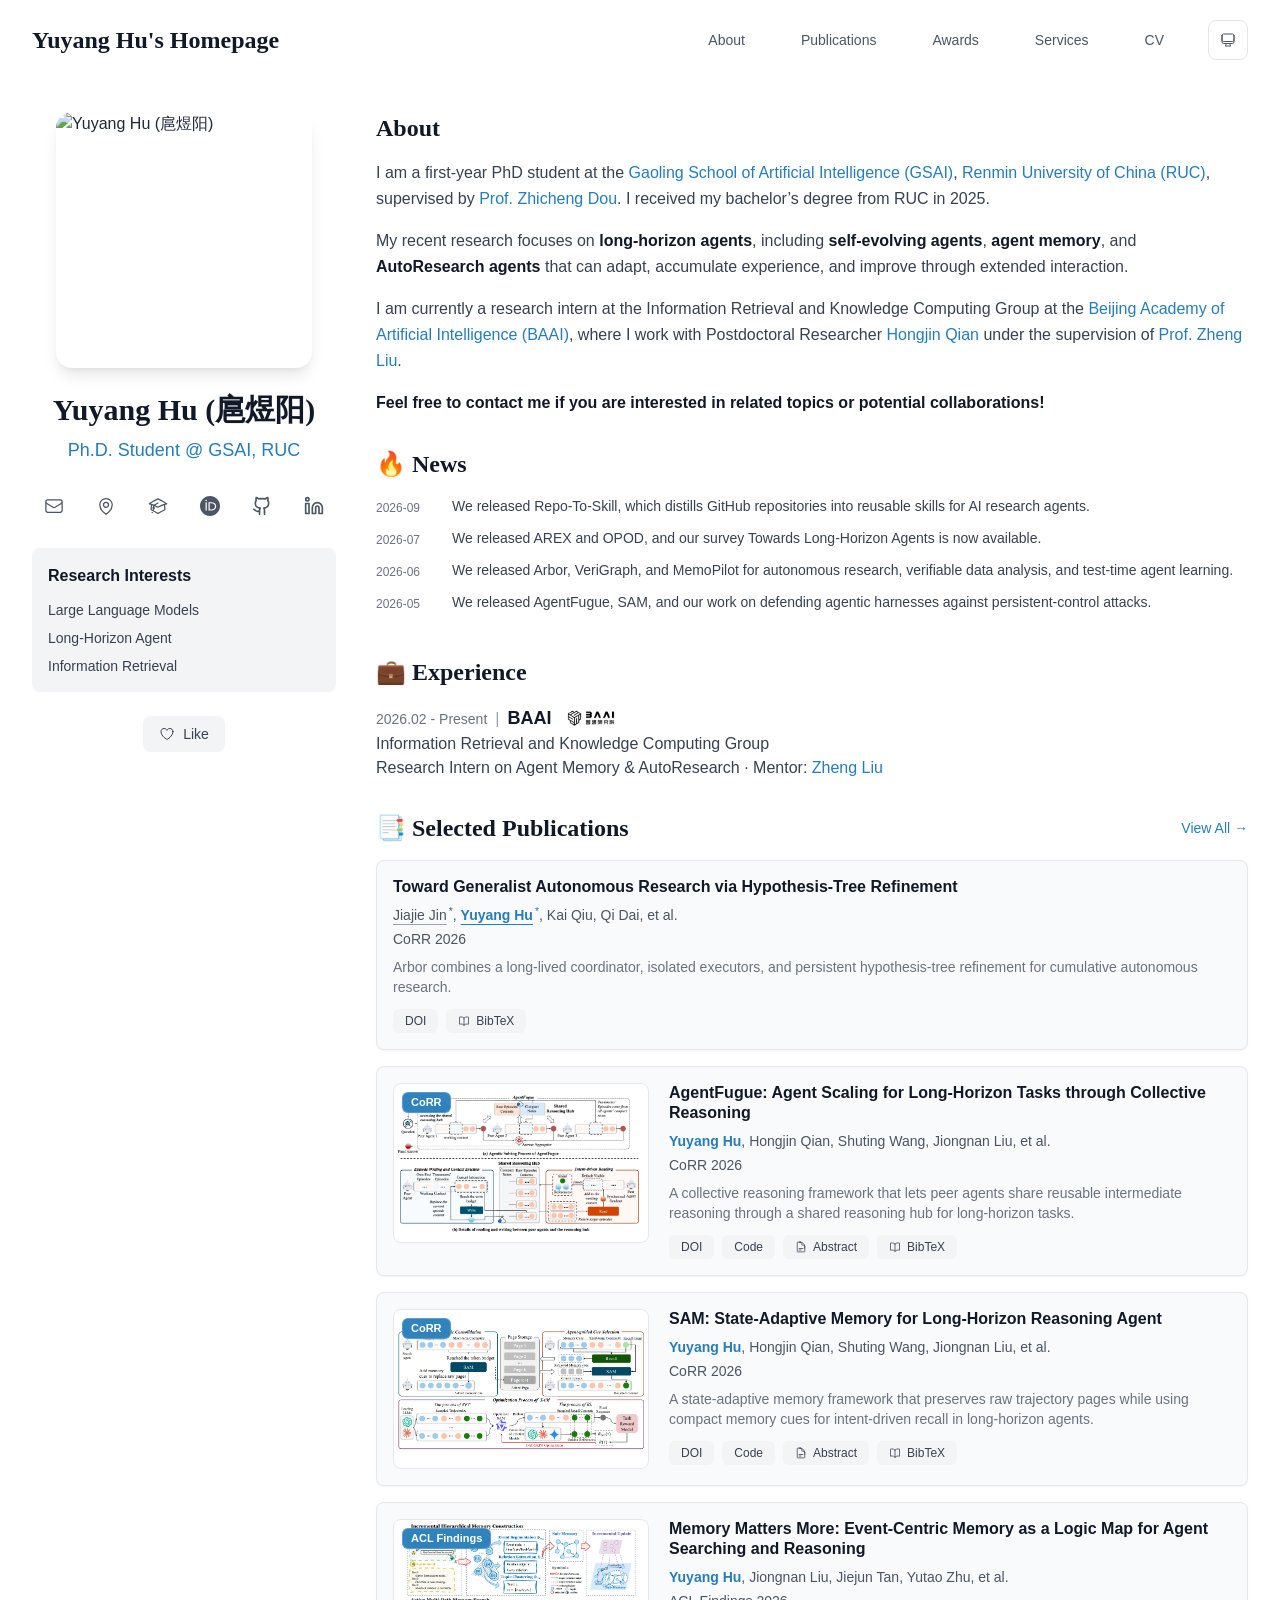
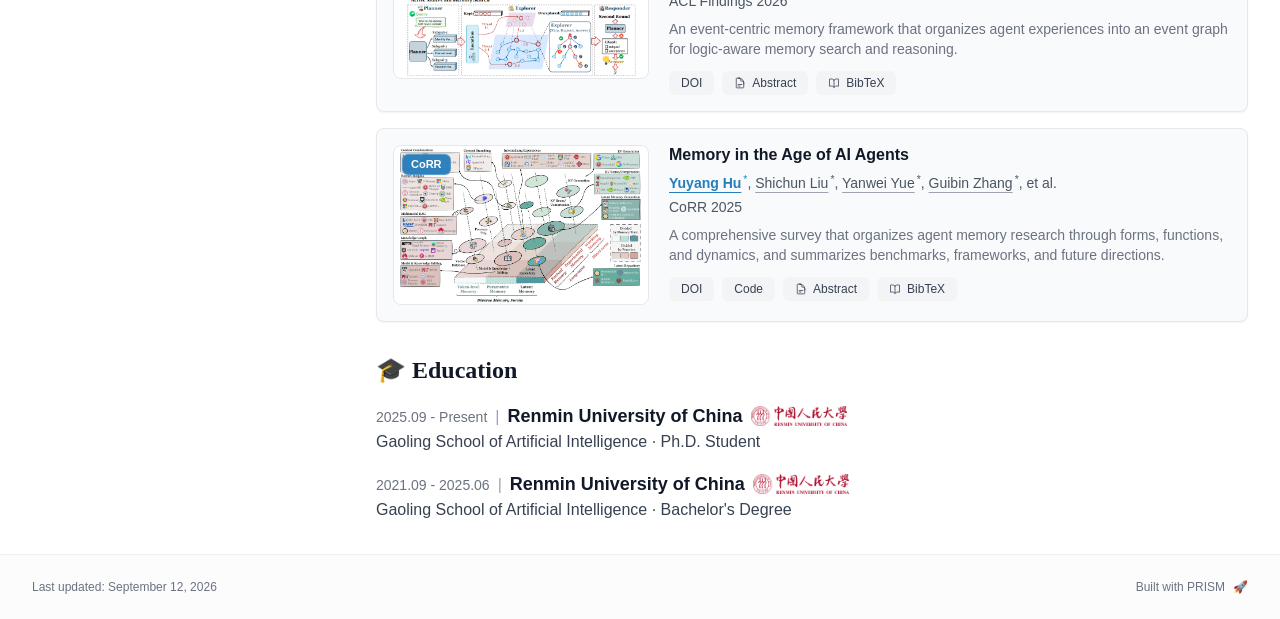
==== commit 66e1cd3d: "Update publications from Google Scholar" ====
--- a/index.html
+++ b/index.html
@@ -24,4 +24,4 @@
             </script><title>Yuyang Hu&#x27;s Homepage</title><meta name="description" content="PhD student at Gaoling School of Artificial Intelligence, Renmin University of China."/><meta name="author" content="Yuyang Hu (扈煜阳)"/><meta name="keywords" content="Yuyang Hu (扈煜阳),PhD,Research,"/><meta name="creator" content="Yuyang Hu (扈煜阳)"/><meta name="publisher" content="Yuyang Hu (扈煜阳)"/><meta property="og:title" content="Yuyang Hu&#x27;s Homepage"/><meta property="og:description" content="PhD student at Gaoling School of Artificial Intelligence, Renmin University of China."/><meta property="og:site_name" content="Yuyang Hu (扈煜阳)&#x27;s Academic Website"/><meta property="og:locale" content="en_US"/><meta property="og:type" content="website"/><meta name="twitter:card" content="summary"/><meta name="twitter:title" content="Yuyang Hu&#x27;s Homepage"/><meta name="twitter:description" content="PhD student at Gaoling School of Artificial Intelligence, Renmin University of China."/><link rel="icon" href="/favicon.png"/><script>document.querySelectorAll('body link[rel="icon"], body link[rel="apple-touch-icon"]').forEach(el => document.head.appendChild(el))</script><script src="/_next/static/chunks/polyfills-42372ed130431b0a.js" noModule=""></script></head><body class="font-sans antialiased"><div style="visibility:hidden"><nav class="fixed top-0 left-0 right-0 z-50" data-headlessui-state=""><div class="transition-all duration-300 ease-out bg-transparent" style="transform:translateY(-100px)"><div class="max-w-7xl mx-auto px-4 sm:px-6 lg:px-8"><div class="flex justify-between items-center h-16 lg:h-20"><div class="flex-shrink-0" tabindex="0"><a class="text-xl lg:text-2xl font-serif font-semibold text-primary hover:text-accent transition-colors duration-200" href="/">Yuyang Hu&#x27;s Homepage</a></div><div class="hidden lg:block"><div class="ml-10 flex items-center space-x-8"><div class="flex items-baseline space-x-8"><a class="relative px-3 py-2 text-sm font-medium transition-all duration-200 rounded hover:bg-accent/10 hover:shadow-sm text-primary" href="/"><span class="relative z-10">About</span><div class="absolute inset-0 bg-accent/10 rounded-lg"></div></a><a class="relative px-3 py-2 text-sm font-medium transition-all duration-200 rounded hover:bg-accent/10 hover:shadow-sm text-neutral-600 hover:text-primary" href="/publications/"><span class="relative z-10">Publications</span></a><a class="relative px-3 py-2 text-sm font-medium transition-all duration-200 rounded hover:bg-accent/10 hover:shadow-sm text-neutral-600 hover:text-primary" href="/awards/"><span class="relative z-10">Awards</span></a><a class="relative px-3 py-2 text-sm font-medium transition-all duration-200 rounded hover:bg-accent/10 hover:shadow-sm text-neutral-600 hover:text-primary" href="/services/"><span class="relative z-10">Services</span></a><a class="relative px-3 py-2 text-sm font-medium transition-all duration-200 rounded hover:bg-accent/10 hover:shadow-sm text-neutral-600 hover:text-primary" href="/cv/"><span class="relative z-10">CV</span></a></div><div class="flex items-center justify-center w-10 h-10 rounded-lg border border-neutral-200 dark:border-[rgba(148,163,184,0.24)] bg-background dark:bg-neutral-800"><div class="w-4 h-4 rounded-full bg-neutral-300 animate-pulse"></div></div></div></div><div class="lg:hidden flex items-center space-x-2"><div class="flex items-center justify-center w-10 h-10 rounded-lg border border-neutral-200 dark:border-[rgba(148,163,184,0.24)] bg-background dark:bg-neutral-800"><div class="w-4 h-4 rounded-full bg-neutral-300 animate-pulse"></div></div><button class="inline-flex items-center justify-center p-2 rounded-md text-neutral-600 hover:text-primary hover:bg-neutral-100 dark:hover:bg-neutral-800 focus:outline-none focus:ring-2 focus:ring-inset focus:ring-accent transition-colors duration-200" id="headlessui-disclosure-button-«R5pdb»" type="button" aria-expanded="false" data-headlessui-state=""><span class="sr-only">Open main menu</span><div><svg xmlns="http://www.w3.org/2000/svg" fill="none" viewBox="0 0 24 24" stroke-width="1.5" stroke="currentColor" aria-hidden="true" data-slot="icon" class="block h-6 w-6"><path stroke-linecap="round" stroke-linejoin="round" d="M3.75 6.75h16.5M3.75 12h16.5m-16.5 5.25h16.5"></path></svg></div></button></div></div></div></div></nav><main class="min-h-screen pt-16 lg:pt-20"><div class="max-w-7xl mx-auto px-4 sm:px-6 lg:px-8 py-8 bg-background min-h-screen"><div class="grid grid-cols-1 lg:grid-cols-[18rem_minmax(0,1fr)] xl:grid-cols-[19rem_minmax(0,1fr)] gap-8 lg:gap-10"><div><div class="sticky top-8" style="opacity:0;transform:translateY(20px)"><div class="w-64 h-64 mx-auto mb-6 rounded-2xl overflow-hidden shadow-lg hover:shadow-xl transition-all duration-200 hover:scale-105"><img alt="Yuyang Hu (扈煜阳)" width="256" height="256" decoding="async" data-nimg="1" class="w-full h-full object-cover object-[32%_center]" style="color:transparent" src="/pic.png"/></div><div class="text-center mb-6"><h1 class="text-3xl font-serif font-bold text-primary mb-2">Yuyang Hu (扈煜阳)</h1><p class="text-lg text-accent font-medium mb-1">Ph.D. Student @ GSAI, RUC</p><p class="text-neutral-600 mb-2"></p></div><div class="flex flex-wrap md:flex-nowrap justify-center gap-3 sm:gap-4 mb-6 relative px-2"><div class="relative"><button class="p-2 sm:p-2 transition-colors duration-200 text-neutral-600 dark:text-neutral-400 hover:text-accent" aria-label="Email"><svg xmlns="http://www.w3.org/2000/svg" fill="none" viewBox="0 0 24 24" stroke-width="1.5" stroke="currentColor" aria-hidden="true" data-slot="icon" class="h-5 w-5"><path stroke-linecap="round" stroke-linejoin="round" d="M21.75 6.75v10.5a2.25 2.25 0 0 1-2.25 2.25h-15a2.25 2.25 0 0 1-2.25-2.25V6.75m19.5 0A2.25 2.25 0 0 0 19.5 4.5h-15a2.25 2.25 0 0 0-2.25 2.25m19.5 0v.243a2.25 2.25 0 0 1-1.07 1.916l-7.5 4.615a2.25 2.25 0 0 1-2.36 0L3.32 8.91a2.25 2.25 0 0 1-1.07-1.916V6.75"></path></svg></button></div><div class="relative"><button class="p-2 sm:p-2 transition-colors duration-200 text-neutral-600 dark:text-neutral-400 hover:text-accent" aria-label="Location"><svg xmlns="http://www.w3.org/2000/svg" fill="none" viewBox="0 0 24 24" stroke-width="1.5" stroke="currentColor" aria-hidden="true" data-slot="icon" class="h-5 w-5"><path stroke-linecap="round" stroke-linejoin="round" d="M15 10.5a3 3 0 1 1-6 0 3 3 0 0 1 6 0Z"></path><path stroke-linecap="round" stroke-linejoin="round" d="M19.5 10.5c0 7.142-7.5 11.25-7.5 11.25S4.5 17.642 4.5 10.5a7.5 7.5 0 1 1 15 0Z"></path></svg></button></div><a href="https://scholar.google.com/citations?hl=en&amp;user=_t-3ipgAAAAJ" target="_blank" rel="noopener noreferrer" class="p-2 sm:p-2 text-neutral-600 dark:text-neutral-400 hover:text-accent transition-colors duration-200" aria-label="Google Scholar"><svg xmlns="http://www.w3.org/2000/svg" fill="none" viewBox="0 0 24 24" stroke-width="1.5" stroke="currentColor" aria-hidden="true" data-slot="icon" class="h-5 w-5"><path stroke-linecap="round" stroke-linejoin="round" d="M4.26 10.147a60.438 60.438 0 0 0-.491 6.347A48.62 48.62 0 0 1 12 20.904a48.62 48.62 0 0 1 8.232-4.41 60.46 60.46 0 0 0-.491-6.347m-15.482 0a50.636 50.636 0 0 0-2.658-.813A59.906 59.906 0 0 1 12 3.493a59.903 59.903 0 0 1 10.399 5.84c-.896.248-1.783.52-2.658.814m-15.482 0A50.717 50.717 0 0 1 12 13.489a50.702 50.702 0 0 1 7.74-3.342M6.75 15a.75.75 0 1 0 0-1.5.75.75 0 0 0 0 1.5Zm0 0v-3.675A55.378 55.378 0 0 1 12 8.443m-7.007 11.55A5.981 5.981 0 0 0 6.75 15.75v-1.5"></path></svg></a><a href="https://orcid.org/0009-0007-2828-1165" target="_blank" rel="noopener noreferrer" class="p-2 sm:p-2 text-neutral-600 dark:text-neutral-400 hover:text-accent transition-colors duration-200" aria-label="ORCID"><svg viewBox="0 0 24 24" fill="currentColor" class="h-5 w-5" xmlns="http://www.w3.org/2000/svg"><path d="M12 0C5.372 0 0 5.372 0 12s5.372 12 12 12 12-5.372 12-12S18.628 0 12 0zM7.369 4.378c.525 0 .947.431.947.947s-.422.947-.947.947a.95.95 0 0 1-.947-.947c0-.525.422-.947.947-.947zm-.722 3.038h1.444v10.041H6.647V7.416zm3.562 0h3.9c3.712 0 5.344 2.653 5.344 5.025 0 2.578-2.016 5.025-5.325 5.025h-3.919V7.416zm1.444 1.303v7.444h2.297c3.272 0 4.022-2.484 4.022-3.722 0-2.016-1.284-3.722-4.097-3.722h-2.222z"></path></svg></a><a href="https://github.com/namespace-ERI" target="_blank" rel="noopener noreferrer" class="p-2 sm:p-2 text-neutral-600 dark:text-neutral-400 hover:text-accent transition-colors duration-200" aria-label="GitHub"><svg xmlns="http://www.w3.org/2000/svg" width="24" height="24" viewBox="0 0 24 24" fill="none" stroke="currentColor" stroke-width="2" stroke-linecap="round" stroke-linejoin="round" class="lucide lucide-github h-5 w-5" aria-hidden="true"><path d="M15 22v-4a4.8 4.8 0 0 0-1-3.5c3 0 6-2 6-5.5.08-1.25-.27-2.48-1-3.5.28-1.15.28-2.35 0-3.5 0 0-1 0-3 1.5-2.64-.5-5.36-.5-8 0C6 2 5 2 5 2c-.3 1.15-.3 2.35 0 3.5A5.403 5.403 0 0 0 4 9c0 3.5 3 5.5 6 5.5-.39.49-.68 1.05-.85 1.65-.17.6-.22 1.23-.15 1.85v4"></path><path d="M9 18c-4.51 2-5-2-7-2"></path></svg></a><a href="https://www.linkedin.com/in/%E7%85%9C%E9%98%B3-%E6%89%88-379109302/" target="_blank" rel="noopener noreferrer" class="p-2 sm:p-2 text-neutral-600 dark:text-neutral-400 hover:text-accent transition-colors duration-200" aria-label="LinkedIn"><svg xmlns="http://www.w3.org/2000/svg" width="24" height="24" viewBox="0 0 24 24" fill="none" stroke="currentColor" stroke-width="2" stroke-linecap="round" stroke-linejoin="round" class="lucide lucide-linkedin h-5 w-5" aria-hidden="true"><path d="M16 8a6 6 0 0 1 6 6v7h-4v-7a2 2 0 0 0-2-2 2 2 0 0 0-2 2v7h-4v-7a6 6 0 0 1 6-6z"></path><rect width="4" height="12" x="2" y="9"></rect><circle cx="4" cy="4" r="2"></circle></svg></a></div><div class="bg-neutral-100 dark:bg-neutral-800 rounded-lg p-4 mb-6 hover:shadow-lg transition-all duration-200 hover:scale-[1.02]"><h3 class="font-semibold text-primary mb-3">Research Interests</h3><div class="space-y-2 text-sm text-neutral-700 dark:text-neutral-500"><div>Large Language Models</div><div>Long-Horizon Agent</div><div>Information Retrieval</div></div></div><div class="flex justify-center"><div class="relative"><button class="flex items-center space-x-2 px-4 py-2 rounded-lg font-medium text-sm transition-all duration-200 bg-neutral-100 dark:bg-neutral-800 text-neutral-700 dark:text-neutral-500 hover:bg-red-50 dark:hover:bg-red-900/20 hover:text-red-600 dark:hover:text-red-400 cursor-pointer" tabindex="0"><svg xmlns="http://www.w3.org/2000/svg" fill="none" viewBox="0 0 24 24" stroke-width="1.5" stroke="currentColor" aria-hidden="true" data-slot="icon" class="h-4 w-4"><path stroke-linecap="round" stroke-linejoin="round" d="M21 8.25c0-2.485-2.099-4.5-4.688-4.5-1.935 0-3.597 1.126-4.312 2.733-.715-1.607-2.377-2.733-4.313-2.733C5.1 3.75 3 5.765 3 8.25c0 7.22 9 12 9 12s9-4.78 9-12Z"></path></svg><span>Like</span></button></div></div></div></div><div class="min-w-0 space-y-8"><section id="about" class="scroll-mt-24 space-y-8"><section style="opacity:0;transform:translateY(20px)"><h2 class="text-2xl font-serif font-bold text-primary mb-4">About</h2><div class="text-neutral-700 dark:text-neutral-600 leading-relaxed"><p class="mb-4 last:mb-0">I am a first-year PhD student at the <a href="http://ai.ruc.edu.cn/" node="[object Object]" target="_blank" rel="noopener noreferrer" class="text-accent font-medium transition-all duration-200 rounded hover:bg-accent/10 hover:shadow-sm">Gaoling School of Artificial Intelligence (GSAI)</a>, <a href="https://www.ruc.edu.cn/" node="[object Object]" target="_blank" rel="noopener noreferrer" class="text-accent font-medium transition-all duration-200 rounded hover:bg-accent/10 hover:shadow-sm">Renmin University of China (RUC)</a>, supervised by <a href="http://playbigdata.ruc.edu.cn/dou/" node="[object Object]" target="_blank" rel="noopener noreferrer" class="text-accent font-medium transition-all duration-200 rounded hover:bg-accent/10 hover:shadow-sm">Prof. Zhicheng Dou</a>. I received my bachelor’s degree from RUC in 2025.</p>
 <p class="mb-4 last:mb-0">My recent research focuses on <strong class="font-semibold text-primary">long-horizon agents</strong>, including <strong class="font-semibold text-primary">self-evolving agents</strong>, <strong class="font-semibold text-primary">agent memory</strong>, and <strong class="font-semibold text-primary">AutoResearch agents</strong> that can adapt, accumulate experience, and improve through extended interaction.</p>
 <p class="mb-4 last:mb-0">I am currently a research intern at the Information Retrieval and Knowledge Computing Group at the <a href="https://www.baai.ac.cn/" node="[object Object]" target="_blank" rel="noopener noreferrer" class="text-accent font-medium transition-all duration-200 rounded hover:bg-accent/10 hover:shadow-sm">Beijing Academy of Artificial Intelligence (BAAI)</a>, where I work with Postdoctoral Researcher <a href="https://qhjqhj00.github.io/" node="[object Object]" target="_blank" rel="noopener noreferrer" class="text-accent font-medium transition-all duration-200 rounded hover:bg-accent/10 hover:shadow-sm">Hongjin Qian</a> under the supervision of <a href="https://scholar.google.com/citations?user=k2SF4M0AAAAJ&amp;hl=en&amp;oi=ao" node="[object Object]" target="_blank" rel="noopener noreferrer" class="text-accent font-medium transition-all duration-200 rounded hover:bg-accent/10 hover:shadow-sm">Prof. Zheng Liu</a>.</p>
-<p class="mb-4 last:mb-0"><strong class="font-semibold text-primary">Feel free to contact me if you are interested in related topics or potential collaborations!</strong></p></div></section><section style="opacity:0;transform:translateY(20px)"><h2 class="text-2xl font-serif font-bold text-primary mb-4">🔥 News</h2><div class="max-h-32 space-y-3 overflow-y-auto pr-2"><div class="flex items-start space-x-3"><span class="text-xs text-neutral-500 mt-1 w-16 flex-shrink-0">2026-05</span><p class="text-sm text-neutral-700">I released two new long-horizon agent projects, AgentFugue and SAM.</p></div><div class="flex items-start space-x-3"><span class="text-xs text-neutral-500 mt-1 w-16 flex-shrink-0">2026-04</span><p class="text-sm text-neutral-700">CompassMem was accepted to ACL 2026 Findings. 🎉</p></div><div class="flex items-start space-x-3"><span class="text-xs text-neutral-500 mt-1 w-16 flex-shrink-0">2026-03</span><p class="text-sm text-neutral-700">Our MemSifter paper is now available on arXiv.</p></div><div class="flex items-start space-x-3"><span class="text-xs text-neutral-500 mt-1 w-16 flex-shrink-0">2026-02</span><p class="text-sm text-neutral-700">I started a research internship at the Information Retrieval and Knowledge Computing Group, BAAI.</p></div><div class="flex items-start space-x-3"><span class="text-xs text-neutral-500 mt-1 w-16 flex-shrink-0">2025-12</span><p class="text-sm text-neutral-700">We released Memory in the Age of AI Agents, a survey on agent memory.</p></div><div class="flex items-start space-x-3"><span class="text-xs text-neutral-500 mt-1 w-16 flex-shrink-0">2025-06</span><p class="text-sm text-neutral-700">Graduated from RUC GSAI with a bachelor&#x27;s degree. 🎓</p></div></div></section><section style="opacity:0;transform:translateY(20px)"><h2 class="text-2xl font-serif font-bold text-primary mb-4">💼 Experience</h2><div class="space-y-4"><div class="min-w-0"><div class="flex flex-col gap-1 sm:flex-row sm:items-baseline sm:gap-2"><span class="text-sm font-medium text-neutral-500">2026.02 - Present</span><span class="hidden text-neutral-400 sm:inline">|</span><span class="inline-flex flex-wrap items-center gap-2 text-lg font-semibold text-primary"><span>BAAI</span><span class="inline-flex h-5 w-16 items-center justify-center overflow-hidden rounded bg-white px-1.5 align-middle dark:bg-black"><img alt="BAAI logo" loading="lazy" width="64" height="20" decoding="async" data-nimg="1" class="h-full w-full object-contain invert dark:invert-0" style="color:transparent" src="/BAAI.png"/></span></span></div><p class="text-base text-neutral-700 dark:text-neutral-400">Information Retrieval and Knowledge Computing Group</p><p class="text-base text-neutral-700 dark:text-neutral-400">Research Intern on Agent Memory &amp; AutoResearch<!-- --> · Mentor: <a href="https://scholar.google.com/citations?user=k2SF4M0AAAAJ&amp;hl=en&amp;oi=ao" target="_blank" rel="noopener noreferrer" class="text-accent font-medium transition-all duration-200 rounded hover:bg-accent/10 hover:shadow-sm">Zheng Liu</a></p></div></div></section><section style="opacity:0;transform:translateY(20px)"><div class="flex items-center justify-between mb-4"><h2 class="text-2xl font-serif font-bold text-primary">📑 Selected Publications</h2><a class="text-accent hover:text-accent-dark text-sm font-medium transition-all duration-200 rounded hover:bg-accent/10 hover:shadow-sm" href="/publications/">View All →</a></div><div class="space-y-4"><div class="bg-neutral-50 dark:bg-neutral-800 p-4 rounded-lg shadow-sm border border-neutral-200 dark:border-[rgba(148,163,184,0.24)] hover:shadow-lg transition-all duration-200 hover:scale-[1.02]" style="opacity:0;transform:translateY(20px)"><div class="flex flex-col md:flex-row gap-4 md:gap-5"><div class="w-full flex-shrink-0 md:w-60 lg:w-64"><div class="relative aspect-[16/10] overflow-hidden rounded-lg border border-neutral-200 bg-white dark:border-neutral-700 dark:bg-neutral-900"><div class="absolute left-2 top-2 z-10 max-w-[85%] truncate rounded-md border border-white/20 bg-accent/95 px-2 py-1 text-[11px] font-semibold leading-none text-white shadow-sm backdrop-blur-sm">CoRR</div><img alt="AgentFugue: Agent Scaling for Long-Horizon Tasks through Collective Reasoning" loading="lazy" decoding="async" data-nimg="fill" class="object-contain" style="position:absolute;height:100%;width:100%;left:0;top:0;right:0;bottom:0;color:transparent" src="/papers/AgentFugue.png"/></div></div><div class="flex-grow min-w-0"><h3 class="font-semibold text-primary mb-2 leading-tight"><a href="https://arxiv.org/abs/2605.24486" target="_blank" rel="noopener noreferrer" class="hover:text-accent transition-colors">AgentFugue: Agent Scaling for Long-Horizon Tasks through Collective Reasoning</a></h3><p class="text-sm text-neutral-600 dark:text-neutral-500 mb-1"><span><span class="font-semibold text-accent ">Yuyang Hu</span>, </span><span><span class=" ">Hongjin Qian</span>, </span><span><span class=" ">Shuting Wang</span>, </span><span><span class=" ">Jiongnan Liu</span>, </span><span>et al.</span></p><p class="text-sm text-neutral-600 dark:text-neutral-500 mb-2">CoRR<!-- --> <!-- -->2026</p><p class="text-sm text-neutral-500 dark:text-neutral-500 line-clamp-2 mb-3">A collective reasoning framework that lets peer agents share reusable intermediate reasoning through a shared reasoning hub for long-horizon tasks.</p><div class="flex flex-wrap gap-2 mt-auto"><a href="https://doi.org/10.48550/arXiv.2605.24486" target="_blank" rel="noopener noreferrer" class="inline-flex items-center px-3 py-1 rounded-md text-xs font-medium bg-neutral-100 dark:bg-neutral-700 text-neutral-700 dark:text-neutral-300 hover:bg-accent hover:text-white transition-colors">DOI</a><a href="https://github.com/qhjqhj00/cabeza" target="_blank" rel="noopener noreferrer" class="inline-flex items-center px-3 py-1 rounded-md text-xs font-medium bg-neutral-100 dark:bg-neutral-700 text-neutral-700 dark:text-neutral-300 hover:bg-accent hover:text-white transition-colors">Code</a><button class="inline-flex items-center px-3 py-1 rounded-md text-xs font-medium transition-colors bg-neutral-100 dark:bg-neutral-700 text-neutral-700 dark:text-neutral-300 hover:bg-accent hover:text-white"><svg xmlns="http://www.w3.org/2000/svg" fill="none" viewBox="0 0 24 24" stroke-width="1.5" stroke="currentColor" aria-hidden="true" data-slot="icon" class="h-3 w-3 mr-1.5"><path stroke-linecap="round" stroke-linejoin="round" d="M19.5 14.25v-2.625a3.375 3.375 0 0 0-3.375-3.375h-1.5A1.125 1.125 0 0 1 13.5 7.125v-1.5a3.375 3.375 0 0 0-3.375-3.375H8.25m0 12.75h7.5m-7.5 3H12M10.5 2.25H5.625c-.621 0-1.125.504-1.125 1.125v17.25c0 .621.504 1.125 1.125 1.125h12.75c.621 0 1.125-.504 1.125-1.125V11.25a9 9 0 0 0-9-9Z"></path></svg>Abstract</button><button class="inline-flex items-center px-3 py-1 rounded-md text-xs font-medium transition-colors bg-neutral-100 dark:bg-neutral-700 text-neutral-700 dark:text-neutral-300 hover:bg-accent hover:text-white"><svg xmlns="http://www.w3.org/2000/svg" fill="none" viewBox="0 0 24 24" stroke-width="1.5" stroke="currentColor" aria-hidden="true" data-slot="icon" class="h-3 w-3 mr-1.5"><path stroke-linecap="round" stroke-linejoin="round" d="M12 6.042A8.967 8.967 0 0 0 6 3.75c-1.052 0-2.062.18-3 .512v14.25A8.987 8.987 0 0 1 6 18c2.305 0 4.408.867 6 2.292m0-14.25a8.966 8.966 0 0 1 6-2.292c1.052 0 2.062.18 3 .512v14.25A8.987 8.987 0 0 0 18 18a8.967 8.967 0 0 0-6 2.292m0-14.25v14.25"></path></svg>BibTeX</button></div></div></div></div><div class="bg-neutral-50 dark:bg-neutral-800 p-4 rounded-lg shadow-sm border border-neutral-200 dark:border-[rgba(148,163,184,0.24)] hover:shadow-lg transition-all duration-200 hover:scale-[1.02]" style="opacity:0;transform:translateY(20px)"><div class="flex flex-col md:flex-row gap-4 md:gap-5"><div class="w-full flex-shrink-0 md:w-60 lg:w-64"><div class="relative aspect-[16/10] overflow-hidden rounded-lg border border-neutral-200 bg-white dark:border-neutral-700 dark:bg-neutral-900"><div class="absolute left-2 top-2 z-10 max-w-[85%] truncate rounded-md border border-white/20 bg-accent/95 px-2 py-1 text-[11px] font-semibold leading-none text-white shadow-sm backdrop-blur-sm">CoRR</div><img alt="SAM: State-Adaptive Memory for Long-Horizon Reasoning Agent" loading="lazy" decoding="async" data-nimg="fill" class="object-contain" style="position:absolute;height:100%;width:100%;left:0;top:0;right:0;bottom:0;color:transparent" src="/papers/SAM.png"/></div></div><div class="flex-grow min-w-0"><h3 class="font-semibold text-primary mb-2 leading-tight"><a href="https://arxiv.org/abs/2605.24468" target="_blank" rel="noopener noreferrer" class="hover:text-accent transition-colors">SAM: State-Adaptive Memory for Long-Horizon Reasoning Agent</a></h3><p class="text-sm text-neutral-600 dark:text-neutral-500 mb-1"><span><span class="font-semibold text-accent ">Yuyang Hu</span>, </span><span><span class=" ">Hongjin Qian</span>, </span><span><span class=" ">Shuting Wang</span>, </span><span><span class=" ">Jiongnan Liu</span>, </span><span>et al.</span></p><p class="text-sm text-neutral-600 dark:text-neutral-500 mb-2">CoRR<!-- --> <!-- -->2026</p><p class="text-sm text-neutral-500 dark:text-neutral-500 line-clamp-2 mb-3">A state-adaptive memory framework that preserves raw trajectory pages while using compact memory cues for intent-driven recall in long-horizon agents.</p><div class="flex flex-wrap gap-2 mt-auto"><a href="https://doi.org/10.48550/arXiv.2605.24468" target="_blank" rel="noopener noreferrer" class="inline-flex items-center px-3 py-1 rounded-md text-xs font-medium bg-neutral-100 dark:bg-neutral-700 text-neutral-700 dark:text-neutral-300 hover:bg-accent hover:text-white transition-colors">DOI</a><a href="https://github.com/qhjqhj00/cabeza" target="_blank" rel="noopener noreferrer" class="inline-flex items-center px-3 py-1 rounded-md text-xs font-medium bg-neutral-100 dark:bg-neutral-700 text-neutral-700 dark:text-neutral-300 hover:bg-accent hover:text-white transition-colors">Code</a><button class="inline-flex items-center px-3 py-1 rounded-md text-xs font-medium transition-colors bg-neutral-100 dark:bg-neutral-700 text-neutral-700 dark:text-neutral-300 hover:bg-accent hover:text-white"><svg xmlns="http://www.w3.org/2000/svg" fill="none" viewBox="0 0 24 24" stroke-width="1.5" stroke="currentColor" aria-hidden="true" data-slot="icon" class="h-3 w-3 mr-1.5"><path stroke-linecap="round" stroke-linejoin="round" d="M19.5 14.25v-2.625a3.375 3.375 0 0 0-3.375-3.375h-1.5A1.125 1.125 0 0 1 13.5 7.125v-1.5a3.375 3.375 0 0 0-3.375-3.375H8.25m0 12.75h7.5m-7.5 3H12M10.5 2.25H5.625c-.621 0-1.125.504-1.125 1.125v17.25c0 .621.504 1.125 1.125 1.125h12.75c.621 0 1.125-.504 1.125-1.125V11.25a9 9 0 0 0-9-9Z"></path></svg>Abstract</button><button class="inline-flex items-center px-3 py-1 rounded-md text-xs font-medium transition-colors bg-neutral-100 dark:bg-neutral-700 text-neutral-700 dark:text-neutral-300 hover:bg-accent hover:text-white"><svg xmlns="http://www.w3.org/2000/svg" fill="none" viewBox="0 0 24 24" stroke-width="1.5" stroke="currentColor" aria-hidden="true" data-slot="icon" class="h-3 w-3 mr-1.5"><path stroke-linecap="round" stroke-linejoin="round" d="M12 6.042A8.967 8.967 0 0 0 6 3.75c-1.052 0-2.062.18-3 .512v14.25A8.987 8.987 0 0 1 6 18c2.305 0 4.408.867 6 2.292m0-14.25a8.966 8.966 0 0 1 6-2.292c1.052 0 2.062.18 3 .512v14.25A8.987 8.987 0 0 0 18 18a8.967 8.967 0 0 0-6 2.292m0-14.25v14.25"></path></svg>BibTeX</button></div></div></div></div><div class="bg-neutral-50 dark:bg-neutral-800 p-4 rounded-lg shadow-sm border border-neutral-200 dark:border-[rgba(148,163,184,0.24)] hover:shadow-lg transition-all duration-200 hover:scale-[1.02]" style="opacity:0;transform:translateY(20px)"><div class="flex flex-col md:flex-row gap-4 md:gap-5"><div class="w-full flex-shrink-0 md:w-60 lg:w-64"><div class="relative aspect-[16/10] overflow-hidden rounded-lg border border-neutral-200 bg-white dark:border-neutral-700 dark:bg-neutral-900"><div class="absolute left-2 top-2 z-10 max-w-[85%] truncate rounded-md border border-white/20 bg-accent/95 px-2 py-1 text-[11px] font-semibold leading-none text-white shadow-sm backdrop-blur-sm">ACL Findings</div><img alt="Memory Matters More: Event-Centric Memory as a Logic Map for Agent Searching and Reasoning" loading="lazy" decoding="async" data-nimg="fill" class="object-contain" style="position:absolute;height:100%;width:100%;left:0;top:0;right:0;bottom:0;color:transparent" src="/papers/CompassMem.png"/></div></div><div class="flex-grow min-w-0"><h3 class="font-semibold text-primary mb-2 leading-tight"><a href="https://arxiv.org/abs/2601.04726" target="_blank" rel="noopener noreferrer" class="hover:text-accent transition-colors">Memory Matters More: Event-Centric Memory as a Logic Map for Agent Searching and Reasoning</a></h3><p class="text-sm text-neutral-600 dark:text-neutral-500 mb-1"><span><span class="font-semibold text-accent ">Yuyang Hu</span>, </span><span><span class=" ">Jiongnan Liu</span>, </span><span><span class=" ">Jiejun Tan</span>, </span><span><span class=" ">Yutao Zhu</span>, </span><span>et al.</span></p><p class="text-sm text-neutral-600 dark:text-neutral-500 mb-2">ACL Findings<!-- --> <!-- -->2026</p><p class="text-sm text-neutral-500 dark:text-neutral-500 line-clamp-2 mb-3">An event-centric memory framework that organizes agent experiences into an event graph for logic-aware memory search and reasoning.</p><div class="flex flex-wrap gap-2 mt-auto"><a href="https://doi.org/10.48550/arXiv.2601.04726" target="_blank" rel="noopener noreferrer" class="inline-flex items-center px-3 py-1 rounded-md text-xs font-medium bg-neutral-100 dark:bg-neutral-700 text-neutral-700 dark:text-neutral-300 hover:bg-accent hover:text-white transition-colors">DOI</a><button class="inline-flex items-center px-3 py-1 rounded-md text-xs font-medium transition-colors bg-neutral-100 dark:bg-neutral-700 text-neutral-700 dark:text-neutral-300 hover:bg-accent hover:text-white"><svg xmlns="http://www.w3.org/2000/svg" fill="none" viewBox="0 0 24 24" stroke-width="1.5" stroke="currentColor" aria-hidden="true" data-slot="icon" class="h-3 w-3 mr-1.5"><path stroke-linecap="round" stroke-linejoin="round" d="M19.5 14.25v-2.625a3.375 3.375 0 0 0-3.375-3.375h-1.5A1.125 1.125 0 0 1 13.5 7.125v-1.5a3.375 3.375 0 0 0-3.375-3.375H8.25m0 12.75h7.5m-7.5 3H12M10.5 2.25H5.625c-.621 0-1.125.504-1.125 1.125v17.25c0 .621.504 1.125 1.125 1.125h12.75c.621 0 1.125-.504 1.125-1.125V11.25a9 9 0 0 0-9-9Z"></path></svg>Abstract</button><button class="inline-flex items-center px-3 py-1 rounded-md text-xs font-medium transition-colors bg-neutral-100 dark:bg-neutral-700 text-neutral-700 dark:text-neutral-300 hover:bg-accent hover:text-white"><svg xmlns="http://www.w3.org/2000/svg" fill="none" viewBox="0 0 24 24" stroke-width="1.5" stroke="currentColor" aria-hidden="true" data-slot="icon" class="h-3 w-3 mr-1.5"><path stroke-linecap="round" stroke-linejoin="round" d="M12 6.042A8.967 8.967 0 0 0 6 3.75c-1.052 0-2.062.18-3 .512v14.25A8.987 8.987 0 0 1 6 18c2.305 0 4.408.867 6 2.292m0-14.25a8.966 8.966 0 0 1 6-2.292c1.052 0 2.062.18 3 .512v14.25A8.987 8.987 0 0 0 18 18a8.967 8.967 0 0 0-6 2.292m0-14.25v14.25"></path></svg>BibTeX</button></div></div></div></div><div class="bg-neutral-50 dark:bg-neutral-800 p-4 rounded-lg shadow-sm border border-neutral-200 dark:border-[rgba(148,163,184,0.24)] hover:shadow-lg transition-all duration-200 hover:scale-[1.02]" style="opacity:0;transform:translateY(20px)"><div class="flex flex-col md:flex-row gap-4 md:gap-5"><div class="w-full flex-shrink-0 md:w-60 lg:w-64"><div class="relative aspect-[16/10] overflow-hidden rounded-lg border border-neutral-200 bg-white dark:border-neutral-700 dark:bg-neutral-900"><div class="absolute left-2 top-2 z-10 max-w-[85%] truncate rounded-md border border-white/20 bg-accent/95 px-2 py-1 text-[11px] font-semibold leading-none text-white shadow-sm backdrop-blur-sm">CoRR</div><img alt="Memory in the Age of AI Agents" loading="lazy" decoding="async" data-nimg="fill" class="object-contain" style="position:absolute;height:100%;width:100%;left:0;top:0;right:0;bottom:0;color:transparent" src="/papers/memorysurvey.png"/></div></div><div class="flex-grow min-w-0"><h3 class="font-semibold text-primary mb-2 leading-tight"><a href="https://arxiv.org/abs/2512.13564" target="_blank" rel="noopener noreferrer" class="hover:text-accent transition-colors">Memory in the Age of AI Agents</a></h3><p class="text-sm text-neutral-600 dark:text-neutral-500 mb-1"><span><span class="font-semibold text-accent underline underline-offset-4 decoration-accent">Yuyang Hu</span><sup class="ml-0.5 text-accent">*</sup>, </span><span><span class=" underline underline-offset-4 decoration-neutral-400">Shichun Liu</span><sup class="ml-0.5 text-neutral-600 dark:text-neutral-400">*</sup>, </span><span><span class=" underline underline-offset-4 decoration-neutral-400">Yanwei Yue</span><sup class="ml-0.5 text-neutral-600 dark:text-neutral-400">*</sup>, </span><span><span class=" underline underline-offset-4 decoration-neutral-400">Guibin Zhang</span><sup class="ml-0.5 text-neutral-600 dark:text-neutral-400">*</sup>, </span><span>et al.</span></p><p class="text-sm text-neutral-600 dark:text-neutral-500 mb-2">CoRR<!-- --> <!-- -->2025</p><p class="text-sm text-neutral-500 dark:text-neutral-500 line-clamp-2 mb-3">A comprehensive survey that organizes agent memory research through forms, functions, and dynamics, and summarizes benchmarks, frameworks, and future directions.</p><div class="flex flex-wrap gap-2 mt-auto"><a href="https://doi.org/10.48550/arXiv.2512.13564" target="_blank" rel="noopener noreferrer" class="inline-flex items-center px-3 py-1 rounded-md text-xs font-medium bg-neutral-100 dark:bg-neutral-700 text-neutral-700 dark:text-neutral-300 hover:bg-accent hover:text-white transition-colors">DOI</a><a href="https://github.com/Shichun-Liu/Agent-Memory-Paper-List" target="_blank" rel="noopener noreferrer" class="inline-flex items-center px-3 py-1 rounded-md text-xs font-medium bg-neutral-100 dark:bg-neutral-700 text-neutral-700 dark:text-neutral-300 hover:bg-accent hover:text-white transition-colors">Code</a><button class="inline-flex items-center px-3 py-1 rounded-md text-xs font-medium transition-colors bg-neutral-100 dark:bg-neutral-700 text-neutral-700 dark:text-neutral-300 hover:bg-accent hover:text-white"><svg xmlns="http://www.w3.org/2000/svg" fill="none" viewBox="0 0 24 24" stroke-width="1.5" stroke="currentColor" aria-hidden="true" data-slot="icon" class="h-3 w-3 mr-1.5"><path stroke-linecap="round" stroke-linejoin="round" d="M19.5 14.25v-2.625a3.375 3.375 0 0 0-3.375-3.375h-1.5A1.125 1.125 0 0 1 13.5 7.125v-1.5a3.375 3.375 0 0 0-3.375-3.375H8.25m0 12.75h7.5m-7.5 3H12M10.5 2.25H5.625c-.621 0-1.125.504-1.125 1.125v17.25c0 .621.504 1.125 1.125 1.125h12.75c.621 0 1.125-.504 1.125-1.125V11.25a9 9 0 0 0-9-9Z"></path></svg>Abstract</button><button class="inline-flex items-center px-3 py-1 rounded-md text-xs font-medium transition-colors bg-neutral-100 dark:bg-neutral-700 text-neutral-700 dark:text-neutral-300 hover:bg-accent hover:text-white"><svg xmlns="http://www.w3.org/2000/svg" fill="none" viewBox="0 0 24 24" stroke-width="1.5" stroke="currentColor" aria-hidden="true" data-slot="icon" class="h-3 w-3 mr-1.5"><path stroke-linecap="round" stroke-linejoin="round" d="M12 6.042A8.967 8.967 0 0 0 6 3.75c-1.052 0-2.062.18-3 .512v14.25A8.987 8.987 0 0 1 6 18c2.305 0 4.408.867 6 2.292m0-14.25a8.966 8.966 0 0 1 6-2.292c1.052 0 2.062.18 3 .512v14.25A8.987 8.987 0 0 0 18 18a8.967 8.967 0 0 0-6 2.292m0-14.25v14.25"></path></svg>BibTeX</button></div></div></div></div></div></section><section style="opacity:0;transform:translateY(20px)"><h2 class="text-2xl font-serif font-bold text-primary mb-4">🎓 Education</h2><div class="space-y-4"><div class="min-w-0"><div class="flex flex-col gap-1 sm:flex-row sm:items-baseline sm:gap-2"><span class="text-sm font-medium text-neutral-500">2025.09 - Present</span><span class="hidden text-neutral-400 sm:inline">|</span><span class="inline-flex flex-wrap items-center gap-2 text-lg font-semibold text-primary"><span>Renmin University of China</span><span class="inline-flex h-5 w-24 items-center justify-center overflow-hidden align-middle"><img alt="Renmin University of China logo" loading="lazy" width="100" height="20" decoding="async" data-nimg="1" class="h-full w-full object-contain" style="color:transparent" src="/ruclogo-red.png"/></span></span></div><p class="text-base text-neutral-700 dark:text-neutral-400">Gaoling School of Artificial Intelligence<!-- --> · <!-- -->Ph.D. Student</p></div><div class="min-w-0"><div class="flex flex-col gap-1 sm:flex-row sm:items-baseline sm:gap-2"><span class="text-sm font-medium text-neutral-500">2021.09 - 2025.06</span><span class="hidden text-neutral-400 sm:inline">|</span><span class="inline-flex flex-wrap items-center gap-2 text-lg font-semibold text-primary"><span>Renmin University of China</span><span class="inline-flex h-5 w-24 items-center justify-center overflow-hidden align-middle"><img alt="Renmin University of China logo" loading="lazy" width="100" height="20" decoding="async" data-nimg="1" class="h-full w-full object-contain" style="color:transparent" src="/ruclogo-red.png"/></span></span></div><p class="text-base text-neutral-700 dark:text-neutral-400">Gaoling School of Artificial Intelligence<!-- --> · <!-- -->Bachelor&#x27;s Degree</p></div></div></section></section></div></div></div><!--$--><!--/$--><!--$--><!--/$--></main><footer class="border-t border-neutral-200/50 bg-neutral-50/50 dark:bg-neutral-900/50 dark:border-neutral-700/50"><div class="max-w-7xl mx-auto px-4 sm:px-6 lg:px-8 py-6"><div class="flex flex-col sm:flex-row justify-between items-center gap-2"><p class="text-xs text-neutral-500">Last updated: <!-- -->February 1, 2026</p><p class="text-xs text-neutral-500 flex items-center"><a href="https://github.com/xyjoey/PRISM" target="_blank" rel="noopener noreferrer">Built with PRISM</a><span class="ml-2">🚀</span></p></div></div></footer></div><script src="/_next/static/chunks/webpack-679b75d1c4c2027c.js" async=""></script><script>(self.__next_f=self.__next_f||[]).push([0])</script><script>self.__next_f.push([1,"1:\"$Sreact.fragment\"\n2:I[3719,[\"17\",\"static/chunks/17-9c04c9413a9f9f1f.js\",\"874\",\"static/chunks/874-6cc630662f3664af.js\",\"862\",\"static/chunks/862-15038af301665bb3.js\",\"177\",\"static/chunks/app/layout-0bf0f8c921d31776.js\"],\"ThemeProvider\"]\n3:I[768,[\"17\",\"static/chunks/17-9c04c9413a9f9f1f.js\",\"874\",\"static/chunks/874-6cc630662f3664af.js\",\"862\",\"static/chunks/862-15038af301665bb3.js\",\"177\",\"static/chunks/app/layout-0bf0f8c921d31776.js\"],\"default\"]\n4:I[7555,[],\"\"]\n5:I[1295,[],\"\"]\n6:I[2548,[\"17\",\"static/chunks/17-9c04c9413a9f9f1f.js\",\"874\",\"static/chunks/874-6cc630662f3664af.js\",\"862\",\"static/chunks/862-15038af301665bb3.js\",\"177\",\"static/chunks/app/layout-0bf0f8c921d31776.js\"],\"default\"]\n7:I[7437,[\"17\",\"static/chunks/17-9c04c9413a9f9f1f.js\",\"178\",\"static/chunks/178-595a94b9af1e67b5.js\",\"874\",\"static/chunks/874-6cc630662f3664af.js\",\"748\",\"static/chunks/748-d66c64c80e338e10.js\",\"974\",\"static/chunks/app/page-f730b4a0ac8d65b6.js\"],\"default\"]\n8:I[9507,[\"17\",\"static/chunks/17-9c04c9413a9f9f1f.js\",\"178\",\"static/chunks/178-595a94b9af1e67b5.js\",\"874\",\"static/chunks/874-6cc630662f3664af.js\",\"748\",\"static/chunks/748-d66c64c80e338e10.js\",\"974\",\"static/chunks/app/page-f730b4a0ac8d65b6.js\"],\"default\"]\n9:I[1990,[\"17\",\"static/chunks/17-9c04c9413a9f9f1f.js\",\"178\",\"static/chunks/178-595a94b9af1e67b5.js\",\"874\",\"static/chunks/874-6cc630662f3664af.js\",\"748\",\"static/chunks/748-d66c64c80e338e10.js\",\"974\",\"static/chunks/app/page-f730b4a0ac8d65b6.js\"],\"default\"]\na:I[4876,[\"17\",\"static/chunks/17-9c04c9413a9f9f1f.js\",\"178\",\"static/chunks/178-595a94b9af1e67b5.js\",\"874\",\"static/chunks/874-6cc630662f3664af.js\",\"748\",\"static/chunks/748-d66c64c80e338e10.js\",\"974\",\"static/chunks/app/page-f730b4a0ac8d65b6.js\"],\"default\"]\nb:I[5218,[\"17\",\"static/chunks/17-9c04c9413a9f9f1f.js\",\"178\",\"static/chunks/178-595a94b9af1e67b5.js\",\"874\",\"static/chunks/874-6cc630662f3664af.js\",\"748\",\"static/chunks/748-d66c64c80e338e10.js\",\"974\",\"static/chunks/app/page-f730b4a0ac8d65b6.js\"],\"default\"]\n14:I[2630,[\"17\",\"static/chunks/17-9c04c9413a9f9f1f.js\",\"178\",\"static/chunks/178-59"])</script><script>self.__next_f.push([1,"5a94b9af1e67b5.js\",\"874\",\"static/chunks/874-6cc630662f3664af.js\",\"748\",\"static/chunks/748-d66c64c80e338e10.js\",\"974\",\"static/chunks/app/page-f730b4a0ac8d65b6.js\"],\"default\"]\n15:I[9665,[],\"MetadataBoundary\"]\n17:I[9665,[],\"OutletBoundary\"]\n1a:I[4911,[],\"AsyncMetadataOutlet\"]\n1c:I[9665,[],\"ViewportBoundary\"]\n1e:I[6614,[],\"\"]\n:HL[\"/_next/static/css/4c715bd05269b444.css\",\"style\"]\nc:T543,Recent progress on long-horizon agentic tasks has been driven largely by scaling up individual agents through stronger models, better tools, and more effective scaffolding. In contrast, much less is understood about scaling out: whether multiple peer agents, all targeting the same task, can become an additional source of capability without relying on explicit role specialization or workflow orchestration. We study this question and propose AgentFugue, a collective reasoning framework built around a shared reasoning hub. As peer agents explore the same task in parallel, the hub records concise notes on what each agent has established, attempted, or ruled out, and enables each agent to selectively access what other agents have discovered in a form useful for its current search. This design turns otherwise isolated trajectories into a connected ecology of reusable intermediate reasoning without requiring centralized planning. We instantiate the hub as a plug-in communication layer, trained with supervised fine-tuning and end-to-end reinforcement learning. Across the challenging long-horizon settings we study, AgentFugue improves over strong baselines. Our results suggest that collective reasoning can turn scaling out peer agent systems into a distinct source of capability gains, rather than merely a way of spending more compute.d:T75b,@article{hu2026agentfugue,\n  title = {AgentFugue: Agent Scaling for Long-Horizon Tasks through Collective Reasoning},\n  author = {Yuyang Hu and Hongjin Qian and Shuting Wang and Jiongnan Liu and Tong Zhao and Xiaoxi Li and Zheng Liu and Zhicheng Dou},\n  year = {2026},\n  month = {may},\n  published = {2026-05-"])</script><script>self.__next_f.push([1,"23},\n  journal = {CoRR},\n  volume = {abs/2605.24486},\n  doi = {10.48550/arXiv.2605.24486},\n  url = {https://arxiv.org/abs/2605.24486},\n  eprinttype = {arXiv},\n  eprint = {2605.24486},\n  primaryClass = {cs.AI},\n  abstract = {Recent progress on long-horizon agentic tasks has been driven largely by scaling up individual agents through stronger models, better tools, and more effective scaffolding. In contrast, much less is understood about scaling out: whether multiple peer agents, all targeting the same task, can become an additional source of capability without relying on explicit role specialization or workflow orchestration. We study this question and propose AgentFugue, a collective reasoning framework built around a shared reasoning hub. As peer agents explore the same task in parallel, the hub records concise notes on what each agent has established, attempted, or ruled out, and enables each agent to selectively access what other agents have discovered in a form useful for its current search. This design turns otherwise isolated trajectories into a connected ecology of reusable intermediate reasoning without requiring centralized planning. We instantiate the hub as a plug-in communication layer, trained with supervised fine-tuning and end-to-end reinforcement learning. Across the challenging long-horizon settings we study, AgentFugue improves over strong baselines. Our results suggest that collective reasoning can turn scaling out peer agent systems into a distinct source of capability gains, rather than merely a way of spending more compute.}\n}e:T615,Long-horizon agentic reasoning requires large language models to act over long interaction histories containing thoughts, tool calls, observations, and partial conclusions. The challenge is not merely that these histories grow long, but that information needed for the current decision may be scattered across distant steps and only become relevant later. Existing approaches address this difficulty by truncating the interaction history, compressing it into shorter "])</script><script>self.__next_f.push([1,"surrogates, or retrieving selected parts of it for reuse, but they do not explicitly model how access to past interaction should adapt to the agent's evolving state. We instead cast long-horizon reasoning as a problem of state-adaptive memory. To this end, we propose State-Adaptive Memory (SAM), a standalone framework that consolidates ongoing interaction into compact memory cues while preserving raw trajectory pages for intent-driven recall. These cues are not treated as replacements for history; rather, they serve as lightweight handles that allow the agent to reconstruct temporally distant information according to its current needs, without retraining the underlying backbone. We further optimize the memory module through expert-guided supervision and reinforcement learning, aligning it with trajectory-level utility. Across BrowseComp, BrowseComp-ZH, WideSearch, and HLE, SAM consistently outperforms strong baselines over diverse agent backbones. Our results suggest that explicit memory modeling provides a simple and effective foundation for long-horizon agentic reasoning.f:T81a,"])</script><script>self.__next_f.push([1,"@article{hu2026sam,\n  title = {{SAM}: State-Adaptive Memory for Long-Horizon Reasoning Agent},\n  author = {Yuyang Hu and Hongjin Qian and Shuting Wang and Jiongnan Liu and Ziliang Zhao and Jiejun Tan and Zheng Liu and Zhicheng Dou},\n  year = {2026},\n  month = {may},\n  published = {2026-05-23},\n  journal = {CoRR},\n  volume = {abs/2605.24468},\n  doi = {10.48550/arXiv.2605.24468},\n  url = {https://arxiv.org/abs/2605.24468},\n  eprinttype = {arXiv},\n  eprint = {2605.24468},\n  primaryClass = {cs.AI},\n  abstract = {Long-horizon agentic reasoning requires large language models to act over long interaction histories containing thoughts, tool calls, observations, and partial conclusions. The challenge is not merely that these histories grow long, but that information needed for the current decision may be scattered across distant steps and only become relevant later. Existing approaches address this difficulty by truncating the interaction history, compressing it into shorter surrogates, or retrieving selected parts of it for reuse, but they do not explicitly model how access to past interaction should adapt to the agent's evolving state. We instead cast long-horizon reasoning as a problem of state-adaptive memory. To this end, we propose State-Adaptive Memory~(SAM), a standalone framework that consolidates ongoing interaction into compact memory cues while preserving raw trajectory pages for intent-driven recall. These cues are not treated as replacements for history; rather, they serve as lightweight handles that allow the agent to reconstruct temporally distant information according to its current needs, without retraining the underlying backbone. We further optimize the memory module through expert-guided supervision and reinforcement learning, aligning it with trajectory-level utility. Across BrowseComp, BrowseComp-ZH, WideSearch, and HLE, SAM consistently outperforms strong baselines over diverse agent backbones. Our results suggest that explicit memory modeling provides a simple and effective foundation for long-horizon agentic reasoning.}\n}"])</script><script>self.__next_f.push([1,"10:T5bd,Large language models (LLMs) are increasingly deployed as intelligent agents that reason, plan, and interact with their environments. To effectively scale to long-horizon scenarios, a key capability for such agents is a memory mechanism that can retain, organize, and retrieve past experiences to support downstream decision-making. However, most existing approaches organize and store memories in a flat manner and rely on simple similarity-based retrieval techniques. Even when structured memory is introduced, existing methods often struggle to explicitly capture the logical relationships among experiences or memory units. Moreover, memory access is largely detached from the constructed structure and still depends on shallow semantic retrieval, preventing agents from reasoning logically over long-horizon dependencies. In this work, we propose CompassMem, an event-centric memory framework inspired by Event Segmentation Theory. CompassMem organizes memory as an Event Graph by incrementally segmenting experiences into events and linking them through explicit logical relations. This graph serves as a logic map, enabling agents to perform structured and goal-directed navigation over memory beyond superficial retrieval, progressively gathering valuable memories to support long-horizon reasoning. Experiments on LoCoMo and NarrativeQA demonstrate that CompassMem consistently improves both retrieval and reasoning performance across multiple backbone models.11:T817,"])</script><script>self.__next_f.push([1,"@inproceedings{hu2026memorymatters,\n  title = {Memory Matters More: Event-Centric Memory as a Logic Map for Agent Searching and Reasoning},\n  author = {Yuyang Hu and Jiongnan Liu and Jiejun Tan and Yutao Zhu and Zhicheng Dou},\n  year = {2026},\n  month = {jan},\n  published = {2026-01-08},\n  booktitle = {Findings of the Association for Computational Linguistics: ACL 2026},\n  venue = {ACL Findings},\n  volume = {abs/2601.04726},\n  doi = {10.48550/arXiv.2601.04726},\n  url = {https://arxiv.org/abs/2601.04726},\n  eprinttype = {arXiv},\n  eprint = {2601.04726},\n  primaryClass = {cs.AI},\n  abstract = {Large language models (LLMs) are increasingly deployed as intelligent agents that reason, plan, and interact with their environments. To effectively scale to long-horizon scenarios, a key capability for such agents is a memory mechanism that can retain, organize, and retrieve past experiences to support downstream decision-making. However, most existing approaches organize and store memories in a flat manner and rely on simple similarity-based retrieval techniques. Even when structured memory is introduced, existing methods often struggle to explicitly capture the logical relationships among experiences or memory units. Moreover, memory access is largely detached from the constructed structure and still depends on shallow semantic retrieval, preventing agents from reasoning logically over long-horizon dependencies. In this work, we propose CompassMem, an event-centric memory framework inspired by Event Segmentation Theory. CompassMem organizes memory as an Event Graph by incrementally segmenting experiences into events and linking them through explicit logical relations. This graph serves as a logic map, enabling agents to perform structured and goal-directed navigation over memory beyond superficial retrieval, progressively gathering valuable memories to support long-horizon reasoning. Experiments on LoCoMo and NarrativeQA demonstrate that CompassMem consistently improves both retrieval and reasoning performance across multiple backbone models.}\n}"])</script><script>self.__next_f.push([1,"12:T8dc,"])</script><script>self.__next_f.push([1,"Memory has emerged, and will continue to remain, a core capability of foundation model-based agents. It underpins long-horizon reasoning, continual adaptation, and effective interaction with complex environments. As research on agent memory rapidly expands and attracts unprecedented attention, the field has also become increasingly fragmented. Existing works that fall under the umbrella of agent memory often differ substantially in their motivations, implementations, assumptions, and evaluation protocols, while the proliferation of loosely defined memory terminologies has further obscured conceptual clarity. Traditional taxonomies such as long/short-term memory have proven insufficient to capture the diversity and dynamics of contemporary agent memory systems. This survey aims to provide an up-to-date and comprehensive landscape of current agent memory research. We begin by clearly delineating the scope of agent memory and distinguishing it from related concepts such as LLM memory, retrieval augmented generation (RAG), and context engineering. We then examine agent memory through the unified lenses of forms, functions, and dynamics. From the perspective of forms, we identify three dominant realizations of agent memory, namely token-level, parametric, and latent memory. From the perspective of functions, we move beyond coarse temporal categorizations and propose a finer-grained taxonomy that distinguishes factual, experiential, and working memory. From the perspective of dynamics, we analyze how memory is formed, evolved, and retrieved over time as agents interact with their environments. To support empirical research and practical development, we compile a comprehensive summary of representative benchmarks and open source memory frameworks. Beyond consolidation, we articulate a forward-looking perspective on emerging research frontiers, including automation-oriented memory design, the deep integration of reinforcement learning with memory systems, multimodal memory, shared memory for multi-agent systems, and trustworthiness issues. We hope this survey serves not only as a reference for existing work, but also as a conceptual foundation for rethinking memory as a first-class primitive in the design of future agentic intelligence."])</script><script>self.__next_f.push([1,"13:Td23,"])</script><script>self.__next_f.push([1,"@article{hu2025memorysurvey,\n  title = {Memory in the Age of {AI} Agents},\n  author = {Yuyang Hu and Shichun Liu and Yanwei Yue and Guibin Zhang and Boyang Liu and Fangyi Zhu and Jiahang Lin and Honglin Guo and Shihan Dou and Zhiheng Xi and Senjie Jin and Jiejun Tan and Yanbin Yin and Jiongnan Liu and Zeyu Zhang and Zhongxiang Sun and Yutao Zhu and Hao Sun and Boci Peng and Zhenrong Cheng and Xuanbo Fan and Jiaxin Guo and Xinlei Yu and Zhenhong Zhou and Zewen Hu and Jiahao Huo and Junhao Wang and Yuwei Niu and Yu Wang and Zhenfei Yin and Xiaobin Hu and Yue Liao and Qiankun Li and Kun Wang and Wangchunshu Zhou and Yixin Liu and Dawei Cheng and Qi Zhang and Tao Gui and Shirui Pan and Yan Zhang and Philip Torr and Zhicheng Dou and Ji{-}Rong Wen and Xuanjing Huang and Yu{-}Gang Jiang and Shuicheng Yan},\n  year = {2025},\n  month = {dec},\n  published = {2025-12-15},\n  journal = {CoRR},\n  volume = {abs/2512.13564},\n  doi = {10.48550/arXiv.2512.13564},\n  url = {https://arxiv.org/abs/2512.13564},\n  eprinttype = {arXiv},\n  eprint = {2512.13564},\n  primaryClass = {cs.CL},\n  abstract = {Memory has emerged, and will continue to remain, a core capability of foundation model-based agents. It underpins long-horizon reasoning, continual adaptation, and effective interaction with complex environments. As research on agent memory rapidly expands and attracts unprecedented attention, the field has also become increasingly fragmented. Existing works that fall under the umbrella of agent memory often differ substantially in their motivations, implementations, assumptions, and evaluation protocols, while the proliferation of loosely defined memory terminologies has further obscured conceptual clarity. Traditional taxonomies such as long/short-term memory have proven insufficient to capture the diversity and dynamics of contemporary agent memory systems. This survey aims to provide an up-to-date and comprehensive landscape of current agent memory research. We begin by clearly delineating the scope of agent memory and distinguishing it from related concepts such as LLM memory, retrieval augmented generation (RAG), and context engineering. We then examine agent memory through the unified lenses of forms, functions, and dynamics. From the perspective of forms, we identify three dominant realizations of agent memory, namely token-level, parametric, and latent memory. From the perspective of functions, we move beyond coarse temporal categorizations and propose a finer-grained taxonomy that distinguishes factual, experiential, and working memory. From the perspective of dynamics, we analyze how memory is formed, evolved, and retrieved over time as agents interact with their environments. To support empirical research and practical development, we compile a comprehensive summary of representative benchmarks and open source memory frameworks. Beyond consolidation, we articulate a forward-looking perspective on emerging research frontiers, including automation-oriented memory design, the deep integration of reinforcement learning with memory systems, multimodal memory, shared memory for multi-agent systems, and trustworthiness issues. We hope this survey serves not only as a reference for existing work, but also as a conceptual foundation for rethinking memory as a first-class primitive in the design of future agentic intelligence.}\n}"])</script><script>self.__next_f.push([1,"0:{\"P\":null,\"b\":\"R1Iq8qTqwUuNv-087MLA8\",\"p\":\"\",\"c\":[\"\",\"\"],\"i\":false,\"f\":[[[\"\",{\"children\":[\"__PAGE__\",{}]},\"$undefined\",\"$undefined\",true],[\"\",[\"$\",\"$1\",\"c\",{\"children\":[[[\"$\",\"link\",\"0\",{\"rel\":\"stylesheet\",\"href\":\"/_next/static/css/4c715bd05269b444.css\",\"precedence\":\"next\",\"crossOrigin\":\"$undefined\",\"nonce\":\"$undefined\"}]],[\"$\",\"html\",null,{\"lang\":\"en\",\"className\":\"scroll-smooth\",\"suppressHydrationWarning\":true,\"children\":[[\"$\",\"head\",null,{\"children\":[[\"$\",\"link\",null,{\"rel\":\"icon\",\"href\":\"/favicon.png\"}],[\"$\",\"link\",null,{\"rel\":\"dns-prefetch\",\"href\":\"https://google-fonts.jialeliu.com\"}],[\"$\",\"link\",null,{\"rel\":\"preconnect\",\"href\":\"https://google-fonts.jialeliu.com\",\"crossOrigin\":\"\"}],[\"$\",\"link\",null,{\"rel\":\"preload\",\"as\":\"style\",\"href\":\"https://google-fonts.jialeliu.com/css2?family=Inter:wght@300;400;500;600;700\u0026family=Crimson+Text:ital,wght@0,400;0,600;1,400\u0026display=swap\"}],[\"$\",\"link\",null,{\"rel\":\"stylesheet\",\"id\":\"gfonts-css\",\"href\":\"https://google-fonts.jialeliu.com/css2?family=Inter:wght@300;400;500;600;700\u0026family=Crimson+Text:ital,wght@0,400;0,600;1,400\u0026display=swap\",\"media\":\"print\"}],[\"$\",\"script\",null,{\"dangerouslySetInnerHTML\":{\"__html\":\"\\n              (function(){\\n                var l = document.getElementById('gfonts-css');\\n                if (!l) return;\\n                if (l.media !== 'all') {\\n                  l.addEventListener('load', function(){ try { l.media = 'all'; } catch(e){} });\\n                }\\n              })();\\n            \"}}],[\"$\",\"noscript\",null,{\"children\":[\"$\",\"link\",null,{\"rel\":\"stylesheet\",\"href\":\"https://google-fonts.jialeliu.com/css2?family=Inter:wght@300;400;500;600;700\u0026family=Crimson+Text:ital,wght@0,400;0,600;1,400\u0026display=swap\"}]}],[\"$\",\"script\",null,{\"dangerouslySetInnerHTML\":{\"__html\":\"\\n              try {\\n                const theme = localStorage.getItem('theme-storage');\\n                const parsed = theme ? JSON.parse(theme) : null;\\n                const setting = parsed?.state?.theme || 'system';\\n                const prefersDark = typeof window !== 'undefined' \u0026\u0026 window.matchMedia \u0026\u0026 window.matchMedia('(prefers-color-scheme: dark)').matches;\\n                const effective = setting === 'dark' ? 'dark' : (setting === 'light' ? 'light' : (prefersDark ? 'dark' : 'light'));\\n                var root = document.documentElement;\\n                root.classList.add(effective);\\n                root.setAttribute('data-theme', effective);\\n              } catch (e) {\\n                var root = document.documentElement;\\n                root.classList.add('light');\\n                root.setAttribute('data-theme', 'light');\\n              }\\n            \"}}]]}],[\"$\",\"body\",null,{\"className\":\"font-sans antialiased\",\"children\":[\"$\",\"$L2\",null,{\"children\":[[\"$\",\"$L3\",null,{\"items\":[{\"title\":\"About\",\"type\":\"page\",\"target\":\"about\",\"href\":\"/\"},{\"title\":\"Publications\",\"type\":\"page\",\"target\":\"publications\",\"href\":\"/publications\"},{\"title\":\"Awards\",\"type\":\"page\",\"target\":\"awards\",\"href\":\"/awards\"},{\"title\":\"Services\",\"type\":\"page\",\"target\":\"services\",\"href\":\"/services\"},{\"title\":\"CV\",\"type\":\"page\",\"target\":\"cv\",\"href\":\"/cv\"}],\"siteTitle\":\"Yuyang Hu's Homepage\",\"enableOnePageMode\":false}],[\"$\",\"main\",null,{\"className\":\"min-h-screen pt-16 lg:pt-20\",\"children\":[\"$\",\"$L4\",null,{\"parallelRouterKey\":\"children\",\"error\":\"$undefined\",\"errorStyles\":\"$undefined\",\"errorScripts\":\"$undefined\",\"template\":[\"$\",\"$L5\",null,{}],\"templateStyles\":\"$undefined\",\"templateScripts\":\"$undefined\",\"notFound\":[[[\"$\",\"title\",null,{\"children\":\"404: This page could not be found.\"}],[\"$\",\"div\",null,{\"style\":{\"fontFamily\":\"system-ui,\\\"Segoe UI\\\",Roboto,Helvetica,Arial,sans-serif,\\\"Apple Color Emoji\\\",\\\"Segoe UI Emoji\\\"\",\"height\":\"100vh\",\"textAlign\":\"center\",\"display\":\"flex\",\"flexDirection\":\"column\",\"alignItems\":\"center\",\"justifyContent\":\"center\"},\"children\":[\"$\",\"div\",null,{\"children\":[[\"$\",\"style\",null,{\"dangerouslySetInnerHTML\":{\"__html\":\"body{color:#000;background:#fff;margin:0}.next-error-h1{border-right:1px solid rgba(0,0,0,.3)}@media (prefers-color-scheme:dark){body{color:#fff;background:#000}.next-error-h1{border-right:1px solid rgba(255,255,255,.3)}}\"}}],[\"$\",\"h1\",null,{\"className\":\"next-error-h1\",\"style\":{\"display\":\"inline-block\",\"margin\":\"0 20px 0 0\",\"padding\":\"0 23px 0 0\",\"fontSize\":24,\"fontWeight\":500,\"verticalAlign\":\"top\",\"lineHeight\":\"49px\"},\"children\":404}],[\"$\",\"div\",null,{\"style\":{\"display\":\"inline-block\"},\"children\":[\"$\",\"h2\",null,{\"style\":{\"fontSize\":14,\"fontWeight\":400,\"lineHeight\":\"49px\",\"margin\":0},\"children\":\"This page could not be found.\"}]}]]}]}]],[]],\"forbidden\":\"$undefined\",\"unauthorized\":\"$undefined\"}]}],[\"$\",\"$L6\",null,{\"lastUpdated\":\"February 1, 2026\"}]]}]}]]}]]}],{\"children\":[\"__PAGE__\",[\"$\",\"$1\",\"c\",{\"children\":[[\"$\",\"div\",null,{\"className\":\"max-w-7xl mx-auto px-4 sm:px-6 lg:px-8 py-8 bg-background min-h-screen\",\"children\":[\"$\",\"div\",null,{\"className\":\"grid grid-cols-1 lg:grid-cols-[18rem_minmax(0,1fr)] xl:grid-cols-[19rem_minmax(0,1fr)] gap-8 lg:gap-10\",\"children\":[[\"$\",\"div\",null,{\"children\":[\"$\",\"$L7\",null,{\"author\":{\"name\":\"Yuyang Hu (扈煜阳)\",\"title\":\"Ph.D. Student @ GSAI, RUC\",\"avatar\":\"/pic.png\"},\"social\":{\"email\":\"yuyang.hu@ruc.edu.cn\",\"location\":\"RUC, Beijing, China\",\"location_url\":\"https://maps.app.goo.gl/FRr5N2shZ85Kx19m9\",\"location_details\":[\"1815, Lide Building,\",\"No.59 Zhongguancun Street, Haidian district, Beijing, China\"],\"google_scholar\":\"https://scholar.google.com/citations?hl=en\u0026user=_t-3ipgAAAAJ\",\"orcid\":\"https://orcid.org/0009-0007-2828-1165\",\"github\":\"https://github.com/namespace-ERI\",\"linkedin\":\"https://www.linkedin.com/in/%E7%85%9C%E9%98%B3-%E6%89%88-379109302/\"},\"features\":{\"enable_likes\":true,\"enable_one_page_mode\":false},\"researchInterests\":[\"Large Language Models\",\"Long-Horizon Agent\",\"Information Retrieval\"]}]}],[\"$\",\"div\",null,{\"className\":\"min-w-0 space-y-8\",\"children\":[[\"$\",\"section\",\"about\",{\"id\":\"about\",\"className\":\"scroll-mt-24 space-y-8\",\"children\":[[[\"$\",\"$L8\",\"about\",{\"content\":\"I am a first-year PhD student at the [Gaoling School of Artificial Intelligence (GSAI)](http://ai.ruc.edu.cn/), [Renmin University of China (RUC)](https://www.ruc.edu.cn/), supervised by [Prof. Zhicheng Dou](http://playbigdata.ruc.edu.cn/dou/). I received my bachelor’s degree from RUC in 2025. \\n\\nMy recent research focuses on **long-horizon agents**, including **self-evolving agents**, **agent memory**, and **AutoResearch agents** that can adapt, accumulate experience, and improve through extended interaction.\\n\\nI am currently a research intern at the Information Retrieval and Knowledge Computing Group at the [Beijing Academy of Artificial Intelligence (BAAI)](https://www.baai.ac.cn/), where I work with Postdoctoral Researcher [Hongjin Qian](https://qhjqhj00.github.io/) under the supervision of [Prof. Zheng Liu](https://scholar.google.com/citations?user=k2SF4M0AAAAJ\u0026hl=en\u0026oi=ao). \\n\\n**Feel free to contact me if you are interested in related topics or potential collaborations!**\\n\",\"title\":\"About\"}],[\"$\",\"$L9\",\"news\",{\"items\":[{\"date\":\"2026-05\",\"content\":\"I released two new long-horizon agent projects, AgentFugue and SAM.\"},{\"date\":\"2026-04\",\"content\":\"CompassMem was accepted to ACL 2026 Findings. 🎉\"},{\"date\":\"2026-03\",\"content\":\"Our MemSifter paper is now available on arXiv.\"},{\"date\":\"2026-02\",\"content\":\"I started a research internship at the Information Retrieval and Knowledge Computing Group, BAAI.\"},{\"date\":\"2025-12\",\"content\":\"We released Memory in the Age of AI Agents, a survey on agent memory.\"},{\"date\":\"2025-06\",\"content\":\"Graduated from RUC GSAI with a bachelor's degree. 🎓\"}],\"title\":\"🔥 News\"}],[\"$\",\"$La\",\"experience\",{\"items\":[{\"date\":\"2026.02 - Present\",\"organization\":\"BAAI\",\"team\":\"Information Retrieval and Knowledge Computing Group\",\"role\":\"Research Intern on Agent Memory \u0026 AutoResearch\",\"logo\":\"/BAAI.png\",\"mentor\":\"Zheng Liu\",\"mentor_url\":\"https://scholar.google.com/citations?user=k2SF4M0AAAAJ\u0026hl=en\u0026oi=ao\"}],\"title\":\"💼 Experience\"}],[\"$\",\"$Lb\",\"featured_publications\",{\"publications\":[{\"id\":\"hu2026agentfugue\",\"title\":\"AgentFugue: Agent Scaling for Long-Horizon Tasks through Collective Reasoning\",\"authors\":[{\"name\":\"Yuyang Hu\",\"isHighlighted\":true,\"isCorresponding\":false,\"isCoAuthor\":false},{\"name\":\"Hongjin Qian\",\"isHighlighted\":false,\"isCorresponding\":false,\"isCoAuthor\":false},{\"name\":\"Shuting Wang\",\"isHighlighted\":false,\"isCorresponding\":false,\"isCoAuthor\":false},{\"name\":\"Jiongnan Liu\",\"isHighlighted\":false,\"isCorresponding\":false,\"isCoAuthor\":false},{\"name\":\"Tong Zhao\",\"isHighlighted\":false,\"isCorresponding\":false,\"isCoAuthor\":false},{\"name\":\"Xiaoxi Li\",\"isHighlighted\":false,\"isCorresponding\":false,\"isCoAuthor\":false},{\"name\":\"Zheng Liu\",\"isHighlighted\":false,\"isCorresponding\":true,\"isCoAuthor\":false},{\"name\":\"Zhicheng Dou\",\"isHighlighted\":false,\"isCorresponding\":true,\"isCoAuthor\":false}],\"year\":2026,\"month\":\"5\",\"type\":\"journal\",\"status\":\"published\",\"tags\":[\"AI Agents\",\"Collective Reasoning\",\"Multi-Agent Systems\",\"Long-Horizon Reasoning\",\"Agent Scaling\"],\"keywords\":\"$0:f:0:1:2:children:1:props:children:0:props:children:props:children:1:props:children:0:props:children:0:3:props:publications:0:tags\",\"researchArea\":\"machine-learning\",\"journal\":\"CoRR\",\"conference\":\"\",\"venue\":\"\",\"volume\":\"abs/2605.24486\",\"publishedDate\":\"2026-05-23\",\"doi\":\"10.48550/arXiv.2605.24486\",\"url\":\"https://arxiv.org/abs/2605.24486\",\"code\":\"https://github.com/qhjqhj00/cabeza\",\"abstract\":\"$c\",\"description\":\"A collective reasoning framework that lets peer agents share reusable intermediate reasoning through a shared reasoning hub for long-horizon tasks.\",\"selected\":true,\"preview\":\"AgentFugue.png\",\"bibtex\":\"$d\"},{\"id\":\"hu2026sam\",\"title\":\"SAM: State-Adaptive Memory for Long-Horizon Reasoning Agent\",\"authors\":[{\"name\":\"Yuyang Hu\",\"isHighlighted\":true,\"isCorresponding\":false,\"isCoAuthor\":false},{\"name\":\"Hongjin Qian\",\"isHighlighted\":false,\"isCorresponding\":false,\"isCoAuthor\":false},{\"name\":\"Shuting Wang\",\"isHighlighted\":false,\"isCorresponding\":false,\"isCoAuthor\":false},{\"name\":\"Jiongnan Liu\",\"isHighlighted\":false,\"isCorresponding\":false,\"isCoAuthor\":false},{\"name\":\"Ziliang Zhao\",\"isHighlighted\":false,\"isCorresponding\":false,\"isCoAuthor\":false},{\"name\":\"Jiejun Tan\",\"isHighlighted\":false,\"isCorresponding\":false,\"isCoAuthor\":false},{\"name\":\"Zheng Liu\",\"isHighlighted\":false,\"isCorresponding\":true,\"isCoAuthor\":false},{\"name\":\"Zhicheng Dou\",\"isHighlighted\":false,\"isCorresponding\":true,\"isCoAuthor\":false}],\"year\":2026,\"month\":\"5\",\"type\":\"journal\",\"status\":\"published\",\"tags\":[\"AI Agents\",\"Agent Memory\",\"Long-Horizon Reasoning\",\"State-Adaptive Memory\",\"Reinforcement Learning\"],\"keywords\":\"$0:f:0:1:2:children:1:props:children:0:props:children:props:children:1:props:children:0:props:children:0:3:props:publications:1:tags\",\"researchArea\":\"machine-learning\",\"journal\":\"CoRR\",\"conference\":\"\",\"venue\":\"\",\"volume\":\"abs/2605.24468\",\"publishedDate\":\"2026-05-23\",\"doi\":\"10.48550/arXiv.2605.24468\",\"url\":\"https://arxiv.org/abs/2605.24468\",\"code\":\"https://github.com/qhjqhj00/cabeza\",\"abstract\":\"$e\",\"description\":\"A state-adaptive memory framework that preserves raw trajectory pages while using compact memory cues for intent-driven recall in long-horizon agents.\",\"selected\":true,\"preview\":\"SAM.png\",\"bibtex\":\"$f\"},{\"id\":\"hu2026memorymatters\",\"title\":\"Memory Matters More: Event-Centric Memory as a Logic Map for Agent Searching and Reasoning\",\"authors\":[{\"name\":\"Yuyang Hu\",\"isHighlighted\":true,\"isCorresponding\":false,\"isCoAuthor\":false},{\"name\":\"Jiongnan Liu\",\"isHighlighted\":false,\"isCorresponding\":false,\"isCoAuthor\":false},{\"name\":\"Jiejun Tan\",\"isHighlighted\":false,\"isCorresponding\":false,\"isCoAuthor\":false},{\"name\":\"Yutao Zhu\",\"isHighlighted\":false,\"isCorresponding\":false,\"isCoAuthor\":false},{\"name\":\"Zhicheng Dou\",\"isHighlighted\":false,\"isCorresponding\":false,\"isCoAuthor\":false}],\"year\":2026,\"month\":\"1\",\"type\":\"conference\",\"status\":\"published\",\"tags\":[\"Agent Memory\",\"Event Graph\",\"Long-Horizon Reasoning\",\"Memory Retrieval\",\"AI Agents\"],\"keywords\":\"$0:f:0:1:2:children:1:props:children:0:props:children:props:children:1:props:children:0:props:children:0:3:props:publications:2:tags\",\"researchArea\":\"machine-learning\",\"journal\":\"\",\"conference\":\"Findings of the Association for Computational Linguistics: ACL 2026\",\"venue\":\"ACL Findings\",\"volume\":\"abs/2601.04726\",\"publishedDate\":\"2026-01-08\",\"doi\":\"10.48550/arXiv.2601.04726\",\"url\":\"https://arxiv.org/abs/2601.04726\",\"abstract\":\"$10\",\"description\":\"An event-centric memory framework that organizes agent experiences into an event graph for logic-aware memory search and reasoning.\",\"selected\":true,\"preview\":\"CompassMem.png\",\"bibtex\":\"$11\"},{\"id\":\"hu2025memorysurvey\",\"title\":\"Memory in the Age of AI Agents\",\"authors\":[{\"name\":\"Yuyang Hu\",\"isHighlighted\":true,\"isCorresponding\":false,\"isCoAuthor\":true},{\"name\":\"Shichun Liu\",\"isHighlighted\":false,\"isCorresponding\":false,\"isCoAuthor\":true},{\"name\":\"Yanwei Yue\",\"isHighlighted\":false,\"isCorresponding\":false,\"isCoAuthor\":true},{\"name\":\"Guibin Zhang\",\"isHighlighted\":false,\"isCorresponding\":false,\"isCoAuthor\":true},{\"name\":\"Boyang Liu\",\"isHighlighted\":false,\"isCorresponding\":false,\"isCoAuthor\":false},{\"name\":\"Fangyi Zhu\",\"isHighlighted\":false,\"isCorresponding\":false,\"isCoAuthor\":false},{\"name\":\"Jiahang Lin\",\"isHighlighted\":false,\"isCorresponding\":false,\"isCoAuthor\":false},{\"name\":\"Honglin Guo\",\"isHighlighted\":false,\"isCorresponding\":false,\"isCoAuthor\":false},{\"name\":\"Shihan Dou\",\"isHighlighted\":false,\"isCorresponding\":false,\"isCoAuthor\":false},{\"name\":\"Zhiheng Xi\",\"isHighlighted\":false,\"isCorresponding\":false,\"isCoAuthor\":false},{\"name\":\"Senjie Jin\",\"isHighlighted\":false,\"isCorresponding\":false,\"isCoAuthor\":false},{\"name\":\"Jiejun Tan\",\"isHighlighted\":false,\"isCorresponding\":false,\"isCoAuthor\":false},{\"name\":\"Yanbin Yin\",\"isHighlighted\":false,\"isCorresponding\":false,\"isCoAuthor\":false},{\"name\":\"Jiongnan Liu\",\"isHighlighted\":false,\"isCorresponding\":false,\"isCoAuthor\":false},{\"name\":\"Zeyu Zhang\",\"isHighlighted\":false,\"isCorresponding\":false,\"isCoAuthor\":false},{\"name\":\"Zhongxiang Sun\",\"isHighlighted\":false,\"isCorresponding\":false,\"isCoAuthor\":false},{\"name\":\"Yutao Zhu\",\"isHighlighted\":false,\"isCorresponding\":false,\"isCoAuthor\":false},{\"name\":\"Hao Sun\",\"isHighlighted\":false,\"isCorresponding\":false,\"isCoAuthor\":false},{\"name\":\"Boci Peng\",\"isHighlighted\":false,\"isCorresponding\":false,\"isCoAuthor\":false},{\"name\":\"Zhenrong Cheng\",\"isHighlighted\":false,\"isCorresponding\":false,\"isCoAuthor\":false},{\"name\":\"Xuanbo Fan\",\"isHighlighted\":false,\"isCorresponding\":false,\"isCoAuthor\":false},{\"name\":\"Jiaxin Guo\",\"isHighlighted\":false,\"isCorresponding\":false,\"isCoAuthor\":false},{\"name\":\"Xinlei Yu\",\"isHighlighted\":false,\"isCorresponding\":false,\"isCoAuthor\":false},{\"name\":\"Zhenhong Zhou\",\"isHighlighted\":false,\"isCorresponding\":false,\"isCoAuthor\":false},{\"name\":\"Zewen Hu\",\"isHighlighted\":false,\"isCorresponding\":false,\"isCoAuthor\":false},{\"name\":\"Jiahao Huo\",\"isHighlighted\":false,\"isCorresponding\":false,\"isCoAuthor\":false},{\"name\":\"Junhao Wang\",\"isHighlighted\":false,\"isCorresponding\":false,\"isCoAuthor\":false},{\"name\":\"Yuwei Niu\",\"isHighlighted\":false,\"isCorresponding\":false,\"isCoAuthor\":false},{\"name\":\"Yu Wang\",\"isHighlighted\":false,\"isCorresponding\":false,\"isCoAuthor\":false},{\"name\":\"Zhenfei Yin\",\"isHighlighted\":false,\"isCorresponding\":false,\"isCoAuthor\":false},{\"name\":\"Xiaobin Hu\",\"isHighlighted\":false,\"isCorresponding\":false,\"isCoAuthor\":false},{\"name\":\"Yue Liao\",\"isHighlighted\":false,\"isCorresponding\":false,\"isCoAuthor\":false},{\"name\":\"Qiankun Li\",\"isHighlighted\":false,\"isCorresponding\":false,\"isCoAuthor\":false},{\"name\":\"Kun Wang\",\"isHighlighted\":false,\"isCorresponding\":false,\"isCoAuthor\":false},{\"name\":\"Wangchunshu Zhou\",\"isHighlighted\":false,\"isCorresponding\":false,\"isCoAuthor\":false},{\"name\":\"Yixin Liu\",\"isHighlighted\":false,\"isCorresponding\":false,\"isCoAuthor\":false},{\"name\":\"Dawei Cheng\",\"isHighlighted\":false,\"isCorresponding\":false,\"isCoAuthor\":false},{\"name\":\"Qi Zhang\",\"isHighlighted\":false,\"isCorresponding\":false,\"isCoAuthor\":false},{\"name\":\"Tao Gui\",\"isHighlighted\":false,\"isCorresponding\":true,\"isCoAuthor\":false},{\"name\":\"Shirui Pan\",\"isHighlighted\":false,\"isCorresponding\":false,\"isCoAuthor\":false},{\"name\":\"Yan Zhang\",\"isHighlighted\":false,\"isCorresponding\":true,\"isCoAuthor\":false},{\"name\":\"Philip Torr\",\"isHighlighted\":false,\"isCorresponding\":false,\"isCoAuthor\":false},{\"name\":\"Zhicheng Dou\",\"isHighlighted\":false,\"isCorresponding\":true,\"isCoAuthor\":false},{\"name\":\"Ji-Rong Wen\",\"isHighlighted\":false,\"isCorresponding\":false,\"isCoAuthor\":false},{\"name\":\"Xuanjing Huang\",\"isHighlighted\":false,\"isCorresponding\":true,\"isCoAuthor\":false},{\"name\":\"Yu-Gang Jiang\",\"isHighlighted\":false,\"isCorresponding\":false,\"isCoAuthor\":false},{\"name\":\"Shuicheng Yan\",\"isHighlighted\":false,\"isCorresponding\":true,\"isCoAuthor\":false}],\"year\":2025,\"month\":\"12\",\"type\":\"journal\",\"status\":\"published\",\"tags\":[\"AI Agents\",\"Agent Memory\",\"Memory Systems\",\"Retrieval-Augmented Generation\",\"Context Engineering\"],\"keywords\":\"$0:f:0:1:2:children:1:props:children:0:props:children:props:children:1:props:children:0:props:children:0:3:props:publications:3:tags\",\"researchArea\":\"machine-learning\",\"journal\":\"CoRR\",\"conference\":\"\",\"venue\":\"\",\"volume\":\"abs/2512.13564\",\"publishedDate\":\"2025-12-15\",\"doi\":\"10.48550/arXiv.2512.13564\",\"url\":\"https://arxiv.org/abs/2512.13564\",\"code\":\"https://github.com/Shichun-Liu/Agent-Memory-Paper-List\",\"abstract\":\"$12\",\"description\":\"A comprehensive survey that organizes agent memory research through forms, functions, and dynamics, and summarizes benchmarks, frameworks, and future directions.\",\"selected\":true,\"preview\":\"memorysurvey.png\",\"bibtex\":\"$13\"}],\"title\":\"📑 Selected Publications\",\"enableOnePageMode\":false}],[\"$\",\"$L14\",\"education\",{\"items\":[{\"date\":\"2025.09 - Present\",\"institution\":\"Renmin University of China\",\"school\":\"Gaoling School of Artificial Intelligence\",\"degree\":\"Ph.D. Student\",\"logo\":\"/ruclogo-red.png\"},{\"date\":\"2021.09 - 2025.06\",\"institution\":\"Renmin University of China\",\"school\":\"Gaoling School of Artificial Intelligence\",\"degree\":\"Bachelor's Degree\",\"logo\":\"/ruclogo-red.png\"}],\"title\":\"🎓 Education\"}]],false,false,false]}]]}]]}]}],[\"$\",\"$L15\",null,{\"children\":\"$L16\"}],null,[\"$\",\"$L17\",null,{\"children\":[\"$L18\",\"$L19\",[\"$\",\"$L1a\",null,{\"promise\":\"$@1b\"}]]}]]}],{},null,false]},null,false],[\"$\",\"$1\",\"h\",{\"children\":[null,[\"$\",\"$1\",\"YqQWH1_n5MoLO5uqE5-9u\",{\"children\":[[\"$\",\"$L1c\",null,{\"children\":\"$L1d\"}],null]}],null]}],false]],\"m\":\"$undefined\",\"G\":[\"$1e\",\"$undefined\"],\"s\":false,\"S\":true}\n"])</script><script>self.__next_f.push([1,"1f:\"$Sreact.suspense\"\n20:I[4911,[],\"AsyncMetadata\"]\n16:[\"$\",\"$1f\",null,{\"fallback\":null,\"children\":[\"$\",\"$L20\",null,{\"promise\":\"$@21\"}]}]\n"])</script><script>self.__next_f.push([1,"19:null\n"])</script><script>self.__next_f.push([1,"1d:[[\"$\",\"meta\",\"0\",{\"charSet\":\"utf-8\"}],[\"$\",\"meta\",\"1\",{\"name\":\"viewport\",\"content\":\"width=device-width, initial-scale=1\"}]]\n18:null\n"])</script><script>self.__next_f.push([1,"21:{\"metadata\":[[\"$\",\"title\",\"0\",{\"children\":\"Yuyang Hu's Homepage\"}],[\"$\",\"meta\",\"1\",{\"name\":\"description\",\"content\":\"PhD student at Gaoling School of Artificial Intelligence, Renmin University of China.\"}],[\"$\",\"meta\",\"2\",{\"name\":\"author\",\"content\":\"Yuyang Hu (扈煜阳)\"}],[\"$\",\"meta\",\"3\",{\"name\":\"keywords\",\"content\":\"Yuyang Hu (扈煜阳),PhD,Research,\"}],[\"$\",\"meta\",\"4\",{\"name\":\"creator\",\"content\":\"Yuyang Hu (扈煜阳)\"}],[\"$\",\"meta\",\"5\",{\"name\":\"publisher\",\"content\":\"Yuyang Hu (扈煜阳)\"}],[\"$\",\"meta\",\"6\",{\"property\":\"og:title\",\"content\":\"Yuyang Hu's Homepage\"}],[\"$\",\"meta\",\"7\",{\"property\":\"og:description\",\"content\":\"PhD student at Gaoling School of Artificial Intelligence, Renmin University of China.\"}],[\"$\",\"meta\",\"8\",{\"property\":\"og:site_name\",\"content\":\"Yuyang Hu (扈煜阳)'s Academic Website\"}],[\"$\",\"meta\",\"9\",{\"property\":\"og:locale\",\"content\":\"en_US\"}],[\"$\",\"meta\",\"10\",{\"property\":\"og:type\",\"content\":\"website\"}],[\"$\",\"meta\",\"11\",{\"name\":\"twitter:card\",\"content\":\"summary\"}],[\"$\",\"meta\",\"12\",{\"name\":\"twitter:title\",\"content\":\"Yuyang Hu's Homepage\"}],[\"$\",\"meta\",\"13\",{\"name\":\"twitter:description\",\"content\":\"PhD student at Gaoling School of Artificial Intelligence, Renmin University of China.\"}],[\"$\",\"link\",\"14\",{\"rel\":\"icon\",\"href\":\"/favicon.png\"}]],\"error\":null,\"digest\":\"$undefined\"}\n1b:{\"metadata\":\"$21:metadata\",\"error\":null,\"digest\":\"$undefined\"}\n"])</script></body></html>+<p class="mb-4 last:mb-0"><strong class="font-semibold text-primary">Feel free to contact me if you are interested in related topics or potential collaborations!</strong></p></div></section><section style="opacity:0;transform:translateY(20px)"><h2 class="text-2xl font-serif font-bold text-primary mb-4">🔥 News</h2><div class="max-h-32 space-y-3 overflow-y-auto pr-2"><div class="flex items-start space-x-3"><span class="text-xs text-neutral-500 mt-1 w-16 flex-shrink-0">2026-09</span><p class="text-sm text-neutral-700">We released Repo-To-Skill, which distills GitHub repositories into reusable skills for AI research agents.</p></div><div class="flex items-start space-x-3"><span class="text-xs text-neutral-500 mt-1 w-16 flex-shrink-0">2026-07</span><p class="text-sm text-neutral-700">We released AREX and OPOD, and our survey Towards Long-Horizon Agents is now available.</p></div><div class="flex items-start space-x-3"><span class="text-xs text-neutral-500 mt-1 w-16 flex-shrink-0">2026-06</span><p class="text-sm text-neutral-700">We released Arbor, VeriGraph, and MemoPilot for autonomous research, verifiable data analysis, and test-time agent learning.</p></div><div class="flex items-start space-x-3"><span class="text-xs text-neutral-500 mt-1 w-16 flex-shrink-0">2026-05</span><p class="text-sm text-neutral-700">We released AgentFugue, SAM, and our work on defending agentic harnesses against persistent-control attacks.</p></div><div class="flex items-start space-x-3"><span class="text-xs text-neutral-500 mt-1 w-16 flex-shrink-0">2026-04</span><p class="text-sm text-neutral-700">CompassMem was accepted to ACL 2026 Findings. 🎉</p></div><div class="flex items-start space-x-3"><span class="text-xs text-neutral-500 mt-1 w-16 flex-shrink-0">2026-03</span><p class="text-sm text-neutral-700">Our MemSifter paper is now available on arXiv.</p></div><div class="flex items-start space-x-3"><span class="text-xs text-neutral-500 mt-1 w-16 flex-shrink-0">2026-02</span><p class="text-sm text-neutral-700">I started a research internship at the Information Retrieval and Knowledge Computing Group, BAAI.</p></div><div class="flex items-start space-x-3"><span class="text-xs text-neutral-500 mt-1 w-16 flex-shrink-0">2025-12</span><p class="text-sm text-neutral-700">We released Memory in the Age of AI Agents, a survey on agent memory.</p></div><div class="flex items-start space-x-3"><span class="text-xs text-neutral-500 mt-1 w-16 flex-shrink-0">2025-06</span><p class="text-sm text-neutral-700">Graduated from RUC GSAI with a bachelor&#x27;s degree. 🎓</p></div></div></section><section style="opacity:0;transform:translateY(20px)"><h2 class="text-2xl font-serif font-bold text-primary mb-4">💼 Experience</h2><div class="space-y-4"><div class="min-w-0"><div class="flex flex-col gap-1 sm:flex-row sm:items-baseline sm:gap-2"><span class="text-sm font-medium text-neutral-500">2026.02 - Present</span><span class="hidden text-neutral-400 sm:inline">|</span><span class="inline-flex flex-wrap items-center gap-2 text-lg font-semibold text-primary"><span>BAAI</span><span class="inline-flex h-5 w-16 items-center justify-center overflow-hidden rounded bg-white px-1.5 align-middle dark:bg-black"><img alt="BAAI logo" loading="lazy" width="64" height="20" decoding="async" data-nimg="1" class="h-full w-full object-contain invert dark:invert-0" style="color:transparent" src="/BAAI.png"/></span></span></div><p class="text-base text-neutral-700 dark:text-neutral-400">Information Retrieval and Knowledge Computing Group</p><p class="text-base text-neutral-700 dark:text-neutral-400">Research Intern on Agent Memory &amp; AutoResearch<!-- --> · Mentor: <a href="https://scholar.google.com/citations?user=k2SF4M0AAAAJ&amp;hl=en&amp;oi=ao" target="_blank" rel="noopener noreferrer" class="text-accent font-medium transition-all duration-200 rounded hover:bg-accent/10 hover:shadow-sm">Zheng Liu</a></p></div></div></section><section style="opacity:0;transform:translateY(20px)"><div class="flex items-center justify-between mb-4"><h2 class="text-2xl font-serif font-bold text-primary">📑 Selected Publications</h2><a class="text-accent hover:text-accent-dark text-sm font-medium transition-all duration-200 rounded hover:bg-accent/10 hover:shadow-sm" href="/publications/">View All →</a></div><div class="space-y-4"><div class="bg-neutral-50 dark:bg-neutral-800 p-4 rounded-lg shadow-sm border border-neutral-200 dark:border-[rgba(148,163,184,0.24)] hover:shadow-lg transition-all duration-200 hover:scale-[1.02]" style="opacity:0;transform:translateY(20px)"><div class="flex flex-col md:flex-row gap-4 md:gap-5"><div class="flex-grow min-w-0"><h3 class="font-semibold text-primary mb-2 leading-tight"><a href="https://arxiv.org/abs/2606.11926" target="_blank" rel="noopener noreferrer" class="hover:text-accent transition-colors">Toward Generalist Autonomous Research via Hypothesis-Tree Refinement</a></h3><p class="text-sm text-neutral-600 dark:text-neutral-500 mb-1"><span><span class=" underline underline-offset-4 decoration-neutral-400">Jiajie Jin</span><sup class="ml-0.5 text-neutral-600 dark:text-neutral-400">*</sup>, </span><span><span class="font-semibold text-accent underline underline-offset-4 decoration-accent">Yuyang Hu</span><sup class="ml-0.5 text-accent">*</sup>, </span><span><span class=" ">Kai Qiu</span>, </span><span><span class=" ">Qi Dai</span>, </span><span>et al.</span></p><p class="text-sm text-neutral-600 dark:text-neutral-500 mb-2">CoRR<!-- --> <!-- -->2026</p><p class="text-sm text-neutral-500 dark:text-neutral-500 line-clamp-2 mb-3">Arbor combines a long-lived coordinator, isolated executors, and persistent hypothesis-tree refinement for cumulative autonomous research.</p><div class="flex flex-wrap gap-2 mt-auto"><a href="https://doi.org/10.48550/arXiv.2606.11926" target="_blank" rel="noopener noreferrer" class="inline-flex items-center px-3 py-1 rounded-md text-xs font-medium bg-neutral-100 dark:bg-neutral-700 text-neutral-700 dark:text-neutral-300 hover:bg-accent hover:text-white transition-colors">DOI</a><button class="inline-flex items-center px-3 py-1 rounded-md text-xs font-medium transition-colors bg-neutral-100 dark:bg-neutral-700 text-neutral-700 dark:text-neutral-300 hover:bg-accent hover:text-white"><svg xmlns="http://www.w3.org/2000/svg" fill="none" viewBox="0 0 24 24" stroke-width="1.5" stroke="currentColor" aria-hidden="true" data-slot="icon" class="h-3 w-3 mr-1.5"><path stroke-linecap="round" stroke-linejoin="round" d="M12 6.042A8.967 8.967 0 0 0 6 3.75c-1.052 0-2.062.18-3 .512v14.25A8.987 8.987 0 0 1 6 18c2.305 0 4.408.867 6 2.292m0-14.25a8.966 8.966 0 0 1 6-2.292c1.052 0 2.062.18 3 .512v14.25A8.987 8.987 0 0 0 18 18a8.967 8.967 0 0 0-6 2.292m0-14.25v14.25"></path></svg>BibTeX</button></div></div></div></div><div class="bg-neutral-50 dark:bg-neutral-800 p-4 rounded-lg shadow-sm border border-neutral-200 dark:border-[rgba(148,163,184,0.24)] hover:shadow-lg transition-all duration-200 hover:scale-[1.02]" style="opacity:0;transform:translateY(20px)"><div class="flex flex-col md:flex-row gap-4 md:gap-5"><div class="w-full flex-shrink-0 md:w-60 lg:w-64"><div class="relative aspect-[16/10] overflow-hidden rounded-lg border border-neutral-200 bg-white dark:border-neutral-700 dark:bg-neutral-900"><div class="absolute left-2 top-2 z-10 max-w-[85%] truncate rounded-md border border-white/20 bg-accent/95 px-2 py-1 text-[11px] font-semibold leading-none text-white shadow-sm backdrop-blur-sm">CoRR</div><img alt="AgentFugue: Agent Scaling for Long-Horizon Tasks through Collective Reasoning" loading="lazy" decoding="async" data-nimg="fill" class="object-contain" style="position:absolute;height:100%;width:100%;left:0;top:0;right:0;bottom:0;color:transparent" src="/papers/AgentFugue.png"/></div></div><div class="flex-grow min-w-0"><h3 class="font-semibold text-primary mb-2 leading-tight"><a href="https://arxiv.org/abs/2605.24486" target="_blank" rel="noopener noreferrer" class="hover:text-accent transition-colors">AgentFugue: Agent Scaling for Long-Horizon Tasks through Collective Reasoning</a></h3><p class="text-sm text-neutral-600 dark:text-neutral-500 mb-1"><span><span class="font-semibold text-accent ">Yuyang Hu</span>, </span><span><span class=" ">Hongjin Qian</span>, </span><span><span class=" ">Shuting Wang</span>, </span><span><span class=" ">Jiongnan Liu</span>, </span><span>et al.</span></p><p class="text-sm text-neutral-600 dark:text-neutral-500 mb-2">CoRR<!-- --> <!-- -->2026</p><p class="text-sm text-neutral-500 dark:text-neutral-500 line-clamp-2 mb-3">A collective reasoning framework that lets peer agents share reusable intermediate reasoning through a shared reasoning hub for long-horizon tasks.</p><div class="flex flex-wrap gap-2 mt-auto"><a href="https://doi.org/10.48550/arXiv.2605.24486" target="_blank" rel="noopener noreferrer" class="inline-flex items-center px-3 py-1 rounded-md text-xs font-medium bg-neutral-100 dark:bg-neutral-700 text-neutral-700 dark:text-neutral-300 hover:bg-accent hover:text-white transition-colors">DOI</a><a href="https://github.com/qhjqhj00/cabeza" target="_blank" rel="noopener noreferrer" class="inline-flex items-center px-3 py-1 rounded-md text-xs font-medium bg-neutral-100 dark:bg-neutral-700 text-neutral-700 dark:text-neutral-300 hover:bg-accent hover:text-white transition-colors">Code</a><button class="inline-flex items-center px-3 py-1 rounded-md text-xs font-medium transition-colors bg-neutral-100 dark:bg-neutral-700 text-neutral-700 dark:text-neutral-300 hover:bg-accent hover:text-white"><svg xmlns="http://www.w3.org/2000/svg" fill="none" viewBox="0 0 24 24" stroke-width="1.5" stroke="currentColor" aria-hidden="true" data-slot="icon" class="h-3 w-3 mr-1.5"><path stroke-linecap="round" stroke-linejoin="round" d="M19.5 14.25v-2.625a3.375 3.375 0 0 0-3.375-3.375h-1.5A1.125 1.125 0 0 1 13.5 7.125v-1.5a3.375 3.375 0 0 0-3.375-3.375H8.25m0 12.75h7.5m-7.5 3H12M10.5 2.25H5.625c-.621 0-1.125.504-1.125 1.125v17.25c0 .621.504 1.125 1.125 1.125h12.75c.621 0 1.125-.504 1.125-1.125V11.25a9 9 0 0 0-9-9Z"></path></svg>Abstract</button><button class="inline-flex items-center px-3 py-1 rounded-md text-xs font-medium transition-colors bg-neutral-100 dark:bg-neutral-700 text-neutral-700 dark:text-neutral-300 hover:bg-accent hover:text-white"><svg xmlns="http://www.w3.org/2000/svg" fill="none" viewBox="0 0 24 24" stroke-width="1.5" stroke="currentColor" aria-hidden="true" data-slot="icon" class="h-3 w-3 mr-1.5"><path stroke-linecap="round" stroke-linejoin="round" d="M12 6.042A8.967 8.967 0 0 0 6 3.75c-1.052 0-2.062.18-3 .512v14.25A8.987 8.987 0 0 1 6 18c2.305 0 4.408.867 6 2.292m0-14.25a8.966 8.966 0 0 1 6-2.292c1.052 0 2.062.18 3 .512v14.25A8.987 8.987 0 0 0 18 18a8.967 8.967 0 0 0-6 2.292m0-14.25v14.25"></path></svg>BibTeX</button></div></div></div></div><div class="bg-neutral-50 dark:bg-neutral-800 p-4 rounded-lg shadow-sm border border-neutral-200 dark:border-[rgba(148,163,184,0.24)] hover:shadow-lg transition-all duration-200 hover:scale-[1.02]" style="opacity:0;transform:translateY(20px)"><div class="flex flex-col md:flex-row gap-4 md:gap-5"><div class="w-full flex-shrink-0 md:w-60 lg:w-64"><div class="relative aspect-[16/10] overflow-hidden rounded-lg border border-neutral-200 bg-white dark:border-neutral-700 dark:bg-neutral-900"><div class="absolute left-2 top-2 z-10 max-w-[85%] truncate rounded-md border border-white/20 bg-accent/95 px-2 py-1 text-[11px] font-semibold leading-none text-white shadow-sm backdrop-blur-sm">CoRR</div><img alt="SAM: State-Adaptive Memory for Long-Horizon Reasoning Agent" loading="lazy" decoding="async" data-nimg="fill" class="object-contain" style="position:absolute;height:100%;width:100%;left:0;top:0;right:0;bottom:0;color:transparent" src="/papers/SAM.png"/></div></div><div class="flex-grow min-w-0"><h3 class="font-semibold text-primary mb-2 leading-tight"><a href="https://arxiv.org/abs/2605.24468" target="_blank" rel="noopener noreferrer" class="hover:text-accent transition-colors">SAM: State-Adaptive Memory for Long-Horizon Reasoning Agent</a></h3><p class="text-sm text-neutral-600 dark:text-neutral-500 mb-1"><span><span class="font-semibold text-accent ">Yuyang Hu</span>, </span><span><span class=" ">Hongjin Qian</span>, </span><span><span class=" ">Shuting Wang</span>, </span><span><span class=" ">Jiongnan Liu</span>, </span><span>et al.</span></p><p class="text-sm text-neutral-600 dark:text-neutral-500 mb-2">CoRR<!-- --> <!-- -->2026</p><p class="text-sm text-neutral-500 dark:text-neutral-500 line-clamp-2 mb-3">A state-adaptive memory framework that preserves raw trajectory pages while using compact memory cues for intent-driven recall in long-horizon agents.</p><div class="flex flex-wrap gap-2 mt-auto"><a href="https://doi.org/10.48550/arXiv.2605.24468" target="_blank" rel="noopener noreferrer" class="inline-flex items-center px-3 py-1 rounded-md text-xs font-medium bg-neutral-100 dark:bg-neutral-700 text-neutral-700 dark:text-neutral-300 hover:bg-accent hover:text-white transition-colors">DOI</a><a href="https://github.com/qhjqhj00/cabeza" target="_blank" rel="noopener noreferrer" class="inline-flex items-center px-3 py-1 rounded-md text-xs font-medium bg-neutral-100 dark:bg-neutral-700 text-neutral-700 dark:text-neutral-300 hover:bg-accent hover:text-white transition-colors">Code</a><button class="inline-flex items-center px-3 py-1 rounded-md text-xs font-medium transition-colors bg-neutral-100 dark:bg-neutral-700 text-neutral-700 dark:text-neutral-300 hover:bg-accent hover:text-white"><svg xmlns="http://www.w3.org/2000/svg" fill="none" viewBox="0 0 24 24" stroke-width="1.5" stroke="currentColor" aria-hidden="true" data-slot="icon" class="h-3 w-3 mr-1.5"><path stroke-linecap="round" stroke-linejoin="round" d="M19.5 14.25v-2.625a3.375 3.375 0 0 0-3.375-3.375h-1.5A1.125 1.125 0 0 1 13.5 7.125v-1.5a3.375 3.375 0 0 0-3.375-3.375H8.25m0 12.75h7.5m-7.5 3H12M10.5 2.25H5.625c-.621 0-1.125.504-1.125 1.125v17.25c0 .621.504 1.125 1.125 1.125h12.75c.621 0 1.125-.504 1.125-1.125V11.25a9 9 0 0 0-9-9Z"></path></svg>Abstract</button><button class="inline-flex items-center px-3 py-1 rounded-md text-xs font-medium transition-colors bg-neutral-100 dark:bg-neutral-700 text-neutral-700 dark:text-neutral-300 hover:bg-accent hover:text-white"><svg xmlns="http://www.w3.org/2000/svg" fill="none" viewBox="0 0 24 24" stroke-width="1.5" stroke="currentColor" aria-hidden="true" data-slot="icon" class="h-3 w-3 mr-1.5"><path stroke-linecap="round" stroke-linejoin="round" d="M12 6.042A8.967 8.967 0 0 0 6 3.75c-1.052 0-2.062.18-3 .512v14.25A8.987 8.987 0 0 1 6 18c2.305 0 4.408.867 6 2.292m0-14.25a8.966 8.966 0 0 1 6-2.292c1.052 0 2.062.18 3 .512v14.25A8.987 8.987 0 0 0 18 18a8.967 8.967 0 0 0-6 2.292m0-14.25v14.25"></path></svg>BibTeX</button></div></div></div></div><div class="bg-neutral-50 dark:bg-neutral-800 p-4 rounded-lg shadow-sm border border-neutral-200 dark:border-[rgba(148,163,184,0.24)] hover:shadow-lg transition-all duration-200 hover:scale-[1.02]" style="opacity:0;transform:translateY(20px)"><div class="flex flex-col md:flex-row gap-4 md:gap-5"><div class="w-full flex-shrink-0 md:w-60 lg:w-64"><div class="relative aspect-[16/10] overflow-hidden rounded-lg border border-neutral-200 bg-white dark:border-neutral-700 dark:bg-neutral-900"><div class="absolute left-2 top-2 z-10 max-w-[85%] truncate rounded-md border border-white/20 bg-accent/95 px-2 py-1 text-[11px] font-semibold leading-none text-white shadow-sm backdrop-blur-sm">ACL Findings</div><img alt="Memory Matters More: Event-Centric Memory as a Logic Map for Agent Searching and Reasoning" loading="lazy" decoding="async" data-nimg="fill" class="object-contain" style="position:absolute;height:100%;width:100%;left:0;top:0;right:0;bottom:0;color:transparent" src="/papers/CompassMem.png"/></div></div><div class="flex-grow min-w-0"><h3 class="font-semibold text-primary mb-2 leading-tight"><a href="https://arxiv.org/abs/2601.04726" target="_blank" rel="noopener noreferrer" class="hover:text-accent transition-colors">Memory Matters More: Event-Centric Memory as a Logic Map for Agent Searching and Reasoning</a></h3><p class="text-sm text-neutral-600 dark:text-neutral-500 mb-1"><span><span class="font-semibold text-accent ">Yuyang Hu</span>, </span><span><span class=" ">Jiongnan Liu</span>, </span><span><span class=" ">Jiejun Tan</span>, </span><span><span class=" ">Yutao Zhu</span>, </span><span>et al.</span></p><p class="text-sm text-neutral-600 dark:text-neutral-500 mb-2">ACL Findings<!-- --> <!-- -->2026</p><p class="text-sm text-neutral-500 dark:text-neutral-500 line-clamp-2 mb-3">An event-centric memory framework that organizes agent experiences into an event graph for logic-aware memory search and reasoning.</p><div class="flex flex-wrap gap-2 mt-auto"><a href="https://doi.org/10.48550/arXiv.2601.04726" target="_blank" rel="noopener noreferrer" class="inline-flex items-center px-3 py-1 rounded-md text-xs font-medium bg-neutral-100 dark:bg-neutral-700 text-neutral-700 dark:text-neutral-300 hover:bg-accent hover:text-white transition-colors">DOI</a><button class="inline-flex items-center px-3 py-1 rounded-md text-xs font-medium transition-colors bg-neutral-100 dark:bg-neutral-700 text-neutral-700 dark:text-neutral-300 hover:bg-accent hover:text-white"><svg xmlns="http://www.w3.org/2000/svg" fill="none" viewBox="0 0 24 24" stroke-width="1.5" stroke="currentColor" aria-hidden="true" data-slot="icon" class="h-3 w-3 mr-1.5"><path stroke-linecap="round" stroke-linejoin="round" d="M19.5 14.25v-2.625a3.375 3.375 0 0 0-3.375-3.375h-1.5A1.125 1.125 0 0 1 13.5 7.125v-1.5a3.375 3.375 0 0 0-3.375-3.375H8.25m0 12.75h7.5m-7.5 3H12M10.5 2.25H5.625c-.621 0-1.125.504-1.125 1.125v17.25c0 .621.504 1.125 1.125 1.125h12.75c.621 0 1.125-.504 1.125-1.125V11.25a9 9 0 0 0-9-9Z"></path></svg>Abstract</button><button class="inline-flex items-center px-3 py-1 rounded-md text-xs font-medium transition-colors bg-neutral-100 dark:bg-neutral-700 text-neutral-700 dark:text-neutral-300 hover:bg-accent hover:text-white"><svg xmlns="http://www.w3.org/2000/svg" fill="none" viewBox="0 0 24 24" stroke-width="1.5" stroke="currentColor" aria-hidden="true" data-slot="icon" class="h-3 w-3 mr-1.5"><path stroke-linecap="round" stroke-linejoin="round" d="M12 6.042A8.967 8.967 0 0 0 6 3.75c-1.052 0-2.062.18-3 .512v14.25A8.987 8.987 0 0 1 6 18c2.305 0 4.408.867 6 2.292m0-14.25a8.966 8.966 0 0 1 6-2.292c1.052 0 2.062.18 3 .512v14.25A8.987 8.987 0 0 0 18 18a8.967 8.967 0 0 0-6 2.292m0-14.25v14.25"></path></svg>BibTeX</button></div></div></div></div><div class="bg-neutral-50 dark:bg-neutral-800 p-4 rounded-lg shadow-sm border border-neutral-200 dark:border-[rgba(148,163,184,0.24)] hover:shadow-lg transition-all duration-200 hover:scale-[1.02]" style="opacity:0;transform:translateY(20px)"><div class="flex flex-col md:flex-row gap-4 md:gap-5"><div class="w-full flex-shrink-0 md:w-60 lg:w-64"><div class="relative aspect-[16/10] overflow-hidden rounded-lg border border-neutral-200 bg-white dark:border-neutral-700 dark:bg-neutral-900"><div class="absolute left-2 top-2 z-10 max-w-[85%] truncate rounded-md border border-white/20 bg-accent/95 px-2 py-1 text-[11px] font-semibold leading-none text-white shadow-sm backdrop-blur-sm">CoRR</div><img alt="Memory in the Age of AI Agents" loading="lazy" decoding="async" data-nimg="fill" class="object-contain" style="position:absolute;height:100%;width:100%;left:0;top:0;right:0;bottom:0;color:transparent" src="/papers/memorysurvey.png"/></div></div><div class="flex-grow min-w-0"><h3 class="font-semibold text-primary mb-2 leading-tight"><a href="https://arxiv.org/abs/2512.13564" target="_blank" rel="noopener noreferrer" class="hover:text-accent transition-colors">Memory in the Age of AI Agents</a></h3><p class="text-sm text-neutral-600 dark:text-neutral-500 mb-1"><span><span class="font-semibold text-accent underline underline-offset-4 decoration-accent">Yuyang Hu</span><sup class="ml-0.5 text-accent">*</sup>, </span><span><span class=" underline underline-offset-4 decoration-neutral-400">Shichun Liu</span><sup class="ml-0.5 text-neutral-600 dark:text-neutral-400">*</sup>, </span><span><span class=" underline underline-offset-4 decoration-neutral-400">Yanwei Yue</span><sup class="ml-0.5 text-neutral-600 dark:text-neutral-400">*</sup>, </span><span><span class=" underline underline-offset-4 decoration-neutral-400">Guibin Zhang</span><sup class="ml-0.5 text-neutral-600 dark:text-neutral-400">*</sup>, </span><span>et al.</span></p><p class="text-sm text-neutral-600 dark:text-neutral-500 mb-2">CoRR<!-- --> <!-- -->2025</p><p class="text-sm text-neutral-500 dark:text-neutral-500 line-clamp-2 mb-3">A comprehensive survey that organizes agent memory research through forms, functions, and dynamics, and summarizes benchmarks, frameworks, and future directions.</p><div class="flex flex-wrap gap-2 mt-auto"><a href="https://doi.org/10.48550/arXiv.2512.13564" target="_blank" rel="noopener noreferrer" class="inline-flex items-center px-3 py-1 rounded-md text-xs font-medium bg-neutral-100 dark:bg-neutral-700 text-neutral-700 dark:text-neutral-300 hover:bg-accent hover:text-white transition-colors">DOI</a><a href="https://github.com/Shichun-Liu/Agent-Memory-Paper-List" target="_blank" rel="noopener noreferrer" class="inline-flex items-center px-3 py-1 rounded-md text-xs font-medium bg-neutral-100 dark:bg-neutral-700 text-neutral-700 dark:text-neutral-300 hover:bg-accent hover:text-white transition-colors">Code</a><button class="inline-flex items-center px-3 py-1 rounded-md text-xs font-medium transition-colors bg-neutral-100 dark:bg-neutral-700 text-neutral-700 dark:text-neutral-300 hover:bg-accent hover:text-white"><svg xmlns="http://www.w3.org/2000/svg" fill="none" viewBox="0 0 24 24" stroke-width="1.5" stroke="currentColor" aria-hidden="true" data-slot="icon" class="h-3 w-3 mr-1.5"><path stroke-linecap="round" stroke-linejoin="round" d="M19.5 14.25v-2.625a3.375 3.375 0 0 0-3.375-3.375h-1.5A1.125 1.125 0 0 1 13.5 7.125v-1.5a3.375 3.375 0 0 0-3.375-3.375H8.25m0 12.75h7.5m-7.5 3H12M10.5 2.25H5.625c-.621 0-1.125.504-1.125 1.125v17.25c0 .621.504 1.125 1.125 1.125h12.75c.621 0 1.125-.504 1.125-1.125V11.25a9 9 0 0 0-9-9Z"></path></svg>Abstract</button><button class="inline-flex items-center px-3 py-1 rounded-md text-xs font-medium transition-colors bg-neutral-100 dark:bg-neutral-700 text-neutral-700 dark:text-neutral-300 hover:bg-accent hover:text-white"><svg xmlns="http://www.w3.org/2000/svg" fill="none" viewBox="0 0 24 24" stroke-width="1.5" stroke="currentColor" aria-hidden="true" data-slot="icon" class="h-3 w-3 mr-1.5"><path stroke-linecap="round" stroke-linejoin="round" d="M12 6.042A8.967 8.967 0 0 0 6 3.75c-1.052 0-2.062.18-3 .512v14.25A8.987 8.987 0 0 1 6 18c2.305 0 4.408.867 6 2.292m0-14.25a8.966 8.966 0 0 1 6-2.292c1.052 0 2.062.18 3 .512v14.25A8.987 8.987 0 0 0 18 18a8.967 8.967 0 0 0-6 2.292m0-14.25v14.25"></path></svg>BibTeX</button></div></div></div></div></div></section><section style="opacity:0;transform:translateY(20px)"><h2 class="text-2xl font-serif font-bold text-primary mb-4">🎓 Education</h2><div class="space-y-4"><div class="min-w-0"><div class="flex flex-col gap-1 sm:flex-row sm:items-baseline sm:gap-2"><span class="text-sm font-medium text-neutral-500">2025.09 - Present</span><span class="hidden text-neutral-400 sm:inline">|</span><span class="inline-flex flex-wrap items-center gap-2 text-lg font-semibold text-primary"><span>Renmin University of China</span><span class="inline-flex h-5 w-24 items-center justify-center overflow-hidden align-middle"><img alt="Renmin University of China logo" loading="lazy" width="100" height="20" decoding="async" data-nimg="1" class="h-full w-full object-contain" style="color:transparent" src="/ruclogo-red.png"/></span></span></div><p class="text-base text-neutral-700 dark:text-neutral-400">Gaoling School of Artificial Intelligence<!-- --> · <!-- -->Ph.D. Student</p></div><div class="min-w-0"><div class="flex flex-col gap-1 sm:flex-row sm:items-baseline sm:gap-2"><span class="text-sm font-medium text-neutral-500">2021.09 - 2025.06</span><span class="hidden text-neutral-400 sm:inline">|</span><span class="inline-flex flex-wrap items-center gap-2 text-lg font-semibold text-primary"><span>Renmin University of China</span><span class="inline-flex h-5 w-24 items-center justify-center overflow-hidden align-middle"><img alt="Renmin University of China logo" loading="lazy" width="100" height="20" decoding="async" data-nimg="1" class="h-full w-full object-contain" style="color:transparent" src="/ruclogo-red.png"/></span></span></div><p class="text-base text-neutral-700 dark:text-neutral-400">Gaoling School of Artificial Intelligence<!-- --> · <!-- -->Bachelor&#x27;s Degree</p></div></div></section></section></div></div></div><!--$--><!--/$--><!--$--><!--/$--></main><footer class="border-t border-neutral-200/50 bg-neutral-50/50 dark:bg-neutral-900/50 dark:border-neutral-700/50"><div class="max-w-7xl mx-auto px-4 sm:px-6 lg:px-8 py-6"><div class="flex flex-col sm:flex-row justify-between items-center gap-2"><p class="text-xs text-neutral-500">Last updated: <!-- -->September 12, 2026</p><p class="text-xs text-neutral-500 flex items-center"><a href="https://github.com/xyjoey/PRISM" target="_blank" rel="noopener noreferrer">Built with PRISM</a><span class="ml-2">🚀</span></p></div></div></footer></div><script src="/_next/static/chunks/webpack-679b75d1c4c2027c.js" async=""></script><script>(self.__next_f=self.__next_f||[]).push([0])</script><script>self.__next_f.push([1,"1:\"$Sreact.fragment\"\n2:I[3719,[\"17\",\"static/chunks/17-9c04c9413a9f9f1f.js\",\"874\",\"static/chunks/874-6cc630662f3664af.js\",\"862\",\"static/chunks/862-15038af301665bb3.js\",\"177\",\"static/chunks/app/layout-0bf0f8c921d31776.js\"],\"ThemeProvider\"]\n3:I[768,[\"17\",\"static/chunks/17-9c04c9413a9f9f1f.js\",\"874\",\"static/chunks/874-6cc630662f3664af.js\",\"862\",\"static/chunks/862-15038af301665bb3.js\",\"177\",\"static/chunks/app/layout-0bf0f8c921d31776.js\"],\"default\"]\n4:I[7555,[],\"\"]\n5:I[1295,[],\"\"]\n6:I[2548,[\"17\",\"static/chunks/17-9c04c9413a9f9f1f.js\",\"874\",\"static/chunks/874-6cc630662f3664af.js\",\"862\",\"static/chunks/862-15038af301665bb3.js\",\"177\",\"static/chunks/app/layout-0bf0f8c921d31776.js\"],\"default\"]\n7:I[7437,[\"17\",\"static/chunks/17-9c04c9413a9f9f1f.js\",\"178\",\"static/chunks/178-595a94b9af1e67b5.js\",\"874\",\"static/chunks/874-6cc630662f3664af.js\",\"748\",\"static/chunks/748-d66c64c80e338e10.js\",\"974\",\"static/chunks/app/page-f730b4a0ac8d65b6.js\"],\"default\"]\n8:I[9507,[\"17\",\"static/chunks/17-9c04c9413a9f9f1f.js\",\"178\",\"static/chunks/178-595a94b9af1e67b5.js\",\"874\",\"static/chunks/874-6cc630662f3664af.js\",\"748\",\"static/chunks/748-d66c64c80e338e10.js\",\"974\",\"static/chunks/app/page-f730b4a0ac8d65b6.js\"],\"default\"]\n9:I[1990,[\"17\",\"static/chunks/17-9c04c9413a9f9f1f.js\",\"178\",\"static/chunks/178-595a94b9af1e67b5.js\",\"874\",\"static/chunks/874-6cc630662f3664af.js\",\"748\",\"static/chunks/748-d66c64c80e338e10.js\",\"974\",\"static/chunks/app/page-f730b4a0ac8d65b6.js\"],\"default\"]\na:I[4876,[\"17\",\"static/chunks/17-9c04c9413a9f9f1f.js\",\"178\",\"static/chunks/178-595a94b9af1e67b5.js\",\"874\",\"static/chunks/874-6cc630662f3664af.js\",\"748\",\"static/chunks/748-d66c64c80e338e10.js\",\"974\",\"static/chunks/app/page-f730b4a0ac8d65b6.js\"],\"default\"]\nb:I[5218,[\"17\",\"static/chunks/17-9c04c9413a9f9f1f.js\",\"178\",\"static/chunks/178-595a94b9af1e67b5.js\",\"874\",\"static/chunks/874-6cc630662f3664af.js\",\"748\",\"static/chunks/748-d66c64c80e338e10.js\",\"974\",\"static/chunks/app/page-f730b4a0ac8d65b6.js\"],\"default\"]\n14:I[2630,[\"17\",\"static/chunks/17-9c04c9413a9f9f1f.js\",\"178\",\"static/chunks/178-59"])</script><script>self.__next_f.push([1,"5a94b9af1e67b5.js\",\"874\",\"static/chunks/874-6cc630662f3664af.js\",\"748\",\"static/chunks/748-d66c64c80e338e10.js\",\"974\",\"static/chunks/app/page-f730b4a0ac8d65b6.js\"],\"default\"]\n15:I[9665,[],\"MetadataBoundary\"]\n17:I[9665,[],\"OutletBoundary\"]\n1a:I[4911,[],\"AsyncMetadataOutlet\"]\n1c:I[9665,[],\"ViewportBoundary\"]\n1e:I[6614,[],\"\"]\n:HL[\"/_next/static/css/4c715bd05269b444.css\",\"style\"]\nc:T543,Recent progress on long-horizon agentic tasks has been driven largely by scaling up individual agents through stronger models, better tools, and more effective scaffolding. In contrast, much less is understood about scaling out: whether multiple peer agents, all targeting the same task, can become an additional source of capability without relying on explicit role specialization or workflow orchestration. We study this question and propose AgentFugue, a collective reasoning framework built around a shared reasoning hub. As peer agents explore the same task in parallel, the hub records concise notes on what each agent has established, attempted, or ruled out, and enables each agent to selectively access what other agents have discovered in a form useful for its current search. This design turns otherwise isolated trajectories into a connected ecology of reusable intermediate reasoning without requiring centralized planning. We instantiate the hub as a plug-in communication layer, trained with supervised fine-tuning and end-to-end reinforcement learning. Across the challenging long-horizon settings we study, AgentFugue improves over strong baselines. Our results suggest that collective reasoning can turn scaling out peer agent systems into a distinct source of capability gains, rather than merely a way of spending more compute.d:T75b,@article{hu2026agentfugue,\n  title = {AgentFugue: Agent Scaling for Long-Horizon Tasks through Collective Reasoning},\n  author = {Yuyang Hu and Hongjin Qian and Shuting Wang and Jiongnan Liu and Tong Zhao and Xiaoxi Li and Zheng Liu and Zhicheng Dou},\n  year = {2026},\n  month = {may},\n  published = {2026-05-"])</script><script>self.__next_f.push([1,"23},\n  journal = {CoRR},\n  volume = {abs/2605.24486},\n  doi = {10.48550/arXiv.2605.24486},\n  url = {https://arxiv.org/abs/2605.24486},\n  eprinttype = {arXiv},\n  eprint = {2605.24486},\n  primaryClass = {cs.AI},\n  abstract = {Recent progress on long-horizon agentic tasks has been driven largely by scaling up individual agents through stronger models, better tools, and more effective scaffolding. In contrast, much less is understood about scaling out: whether multiple peer agents, all targeting the same task, can become an additional source of capability without relying on explicit role specialization or workflow orchestration. We study this question and propose AgentFugue, a collective reasoning framework built around a shared reasoning hub. As peer agents explore the same task in parallel, the hub records concise notes on what each agent has established, attempted, or ruled out, and enables each agent to selectively access what other agents have discovered in a form useful for its current search. This design turns otherwise isolated trajectories into a connected ecology of reusable intermediate reasoning without requiring centralized planning. We instantiate the hub as a plug-in communication layer, trained with supervised fine-tuning and end-to-end reinforcement learning. Across the challenging long-horizon settings we study, AgentFugue improves over strong baselines. Our results suggest that collective reasoning can turn scaling out peer agent systems into a distinct source of capability gains, rather than merely a way of spending more compute.}\n}e:T615,Long-horizon agentic reasoning requires large language models to act over long interaction histories containing thoughts, tool calls, observations, and partial conclusions. The challenge is not merely that these histories grow long, but that information needed for the current decision may be scattered across distant steps and only become relevant later. Existing approaches address this difficulty by truncating the interaction history, compressing it into shorter "])</script><script>self.__next_f.push([1,"surrogates, or retrieving selected parts of it for reuse, but they do not explicitly model how access to past interaction should adapt to the agent's evolving state. We instead cast long-horizon reasoning as a problem of state-adaptive memory. To this end, we propose State-Adaptive Memory (SAM), a standalone framework that consolidates ongoing interaction into compact memory cues while preserving raw trajectory pages for intent-driven recall. These cues are not treated as replacements for history; rather, they serve as lightweight handles that allow the agent to reconstruct temporally distant information according to its current needs, without retraining the underlying backbone. We further optimize the memory module through expert-guided supervision and reinforcement learning, aligning it with trajectory-level utility. Across BrowseComp, BrowseComp-ZH, WideSearch, and HLE, SAM consistently outperforms strong baselines over diverse agent backbones. Our results suggest that explicit memory modeling provides a simple and effective foundation for long-horizon agentic reasoning.f:T81a,"])</script><script>self.__next_f.push([1,"@article{hu2026sam,\n  title = {{SAM}: State-Adaptive Memory for Long-Horizon Reasoning Agent},\n  author = {Yuyang Hu and Hongjin Qian and Shuting Wang and Jiongnan Liu and Ziliang Zhao and Jiejun Tan and Zheng Liu and Zhicheng Dou},\n  year = {2026},\n  month = {may},\n  published = {2026-05-23},\n  journal = {CoRR},\n  volume = {abs/2605.24468},\n  doi = {10.48550/arXiv.2605.24468},\n  url = {https://arxiv.org/abs/2605.24468},\n  eprinttype = {arXiv},\n  eprint = {2605.24468},\n  primaryClass = {cs.AI},\n  abstract = {Long-horizon agentic reasoning requires large language models to act over long interaction histories containing thoughts, tool calls, observations, and partial conclusions. The challenge is not merely that these histories grow long, but that information needed for the current decision may be scattered across distant steps and only become relevant later. Existing approaches address this difficulty by truncating the interaction history, compressing it into shorter surrogates, or retrieving selected parts of it for reuse, but they do not explicitly model how access to past interaction should adapt to the agent's evolving state. We instead cast long-horizon reasoning as a problem of state-adaptive memory. To this end, we propose State-Adaptive Memory~(SAM), a standalone framework that consolidates ongoing interaction into compact memory cues while preserving raw trajectory pages for intent-driven recall. These cues are not treated as replacements for history; rather, they serve as lightweight handles that allow the agent to reconstruct temporally distant information according to its current needs, without retraining the underlying backbone. We further optimize the memory module through expert-guided supervision and reinforcement learning, aligning it with trajectory-level utility. Across BrowseComp, BrowseComp-ZH, WideSearch, and HLE, SAM consistently outperforms strong baselines over diverse agent backbones. Our results suggest that explicit memory modeling provides a simple and effective foundation for long-horizon agentic reasoning.}\n}"])</script><script>self.__next_f.push([1,"10:T5bd,Large language models (LLMs) are increasingly deployed as intelligent agents that reason, plan, and interact with their environments. To effectively scale to long-horizon scenarios, a key capability for such agents is a memory mechanism that can retain, organize, and retrieve past experiences to support downstream decision-making. However, most existing approaches organize and store memories in a flat manner and rely on simple similarity-based retrieval techniques. Even when structured memory is introduced, existing methods often struggle to explicitly capture the logical relationships among experiences or memory units. Moreover, memory access is largely detached from the constructed structure and still depends on shallow semantic retrieval, preventing agents from reasoning logically over long-horizon dependencies. In this work, we propose CompassMem, an event-centric memory framework inspired by Event Segmentation Theory. CompassMem organizes memory as an Event Graph by incrementally segmenting experiences into events and linking them through explicit logical relations. This graph serves as a logic map, enabling agents to perform structured and goal-directed navigation over memory beyond superficial retrieval, progressively gathering valuable memories to support long-horizon reasoning. Experiments on LoCoMo and NarrativeQA demonstrate that CompassMem consistently improves both retrieval and reasoning performance across multiple backbone models.11:T817,"])</script><script>self.__next_f.push([1,"@inproceedings{hu2026memorymatters,\n  title = {Memory Matters More: Event-Centric Memory as a Logic Map for Agent Searching and Reasoning},\n  author = {Yuyang Hu and Jiongnan Liu and Jiejun Tan and Yutao Zhu and Zhicheng Dou},\n  year = {2026},\n  month = {jan},\n  published = {2026-01-08},\n  booktitle = {Findings of the Association for Computational Linguistics: ACL 2026},\n  venue = {ACL Findings},\n  volume = {abs/2601.04726},\n  doi = {10.48550/arXiv.2601.04726},\n  url = {https://arxiv.org/abs/2601.04726},\n  eprinttype = {arXiv},\n  eprint = {2601.04726},\n  primaryClass = {cs.AI},\n  abstract = {Large language models (LLMs) are increasingly deployed as intelligent agents that reason, plan, and interact with their environments. To effectively scale to long-horizon scenarios, a key capability for such agents is a memory mechanism that can retain, organize, and retrieve past experiences to support downstream decision-making. However, most existing approaches organize and store memories in a flat manner and rely on simple similarity-based retrieval techniques. Even when structured memory is introduced, existing methods often struggle to explicitly capture the logical relationships among experiences or memory units. Moreover, memory access is largely detached from the constructed structure and still depends on shallow semantic retrieval, preventing agents from reasoning logically over long-horizon dependencies. In this work, we propose CompassMem, an event-centric memory framework inspired by Event Segmentation Theory. CompassMem organizes memory as an Event Graph by incrementally segmenting experiences into events and linking them through explicit logical relations. This graph serves as a logic map, enabling agents to perform structured and goal-directed navigation over memory beyond superficial retrieval, progressively gathering valuable memories to support long-horizon reasoning. Experiments on LoCoMo and NarrativeQA demonstrate that CompassMem consistently improves both retrieval and reasoning performance across multiple backbone models.}\n}"])</script><script>self.__next_f.push([1,"12:T8dc,"])</script><script>self.__next_f.push([1,"Memory has emerged, and will continue to remain, a core capability of foundation model-based agents. It underpins long-horizon reasoning, continual adaptation, and effective interaction with complex environments. As research on agent memory rapidly expands and attracts unprecedented attention, the field has also become increasingly fragmented. Existing works that fall under the umbrella of agent memory often differ substantially in their motivations, implementations, assumptions, and evaluation protocols, while the proliferation of loosely defined memory terminologies has further obscured conceptual clarity. Traditional taxonomies such as long/short-term memory have proven insufficient to capture the diversity and dynamics of contemporary agent memory systems. This survey aims to provide an up-to-date and comprehensive landscape of current agent memory research. We begin by clearly delineating the scope of agent memory and distinguishing it from related concepts such as LLM memory, retrieval augmented generation (RAG), and context engineering. We then examine agent memory through the unified lenses of forms, functions, and dynamics. From the perspective of forms, we identify three dominant realizations of agent memory, namely token-level, parametric, and latent memory. From the perspective of functions, we move beyond coarse temporal categorizations and propose a finer-grained taxonomy that distinguishes factual, experiential, and working memory. From the perspective of dynamics, we analyze how memory is formed, evolved, and retrieved over time as agents interact with their environments. To support empirical research and practical development, we compile a comprehensive summary of representative benchmarks and open source memory frameworks. Beyond consolidation, we articulate a forward-looking perspective on emerging research frontiers, including automation-oriented memory design, the deep integration of reinforcement learning with memory systems, multimodal memory, shared memory for multi-agent systems, and trustworthiness issues. We hope this survey serves not only as a reference for existing work, but also as a conceptual foundation for rethinking memory as a first-class primitive in the design of future agentic intelligence."])</script><script>self.__next_f.push([1,"13:Td23,"])</script><script>self.__next_f.push([1,"@article{hu2025memorysurvey,\n  title = {Memory in the Age of {AI} Agents},\n  author = {Yuyang Hu and Shichun Liu and Yanwei Yue and Guibin Zhang and Boyang Liu and Fangyi Zhu and Jiahang Lin and Honglin Guo and Shihan Dou and Zhiheng Xi and Senjie Jin and Jiejun Tan and Yanbin Yin and Jiongnan Liu and Zeyu Zhang and Zhongxiang Sun and Yutao Zhu and Hao Sun and Boci Peng and Zhenrong Cheng and Xuanbo Fan and Jiaxin Guo and Xinlei Yu and Zhenhong Zhou and Zewen Hu and Jiahao Huo and Junhao Wang and Yuwei Niu and Yu Wang and Zhenfei Yin and Xiaobin Hu and Yue Liao and Qiankun Li and Kun Wang and Wangchunshu Zhou and Yixin Liu and Dawei Cheng and Qi Zhang and Tao Gui and Shirui Pan and Yan Zhang and Philip Torr and Zhicheng Dou and Ji{-}Rong Wen and Xuanjing Huang and Yu{-}Gang Jiang and Shuicheng Yan},\n  year = {2025},\n  month = {dec},\n  published = {2025-12-15},\n  journal = {CoRR},\n  volume = {abs/2512.13564},\n  doi = {10.48550/arXiv.2512.13564},\n  url = {https://arxiv.org/abs/2512.13564},\n  eprinttype = {arXiv},\n  eprint = {2512.13564},\n  primaryClass = {cs.CL},\n  abstract = {Memory has emerged, and will continue to remain, a core capability of foundation model-based agents. It underpins long-horizon reasoning, continual adaptation, and effective interaction with complex environments. As research on agent memory rapidly expands and attracts unprecedented attention, the field has also become increasingly fragmented. Existing works that fall under the umbrella of agent memory often differ substantially in their motivations, implementations, assumptions, and evaluation protocols, while the proliferation of loosely defined memory terminologies has further obscured conceptual clarity. Traditional taxonomies such as long/short-term memory have proven insufficient to capture the diversity and dynamics of contemporary agent memory systems. This survey aims to provide an up-to-date and comprehensive landscape of current agent memory research. We begin by clearly delineating the scope of agent memory and distinguishing it from related concepts such as LLM memory, retrieval augmented generation (RAG), and context engineering. We then examine agent memory through the unified lenses of forms, functions, and dynamics. From the perspective of forms, we identify three dominant realizations of agent memory, namely token-level, parametric, and latent memory. From the perspective of functions, we move beyond coarse temporal categorizations and propose a finer-grained taxonomy that distinguishes factual, experiential, and working memory. From the perspective of dynamics, we analyze how memory is formed, evolved, and retrieved over time as agents interact with their environments. To support empirical research and practical development, we compile a comprehensive summary of representative benchmarks and open source memory frameworks. Beyond consolidation, we articulate a forward-looking perspective on emerging research frontiers, including automation-oriented memory design, the deep integration of reinforcement learning with memory systems, multimodal memory, shared memory for multi-agent systems, and trustworthiness issues. We hope this survey serves not only as a reference for existing work, but also as a conceptual foundation for rethinking memory as a first-class primitive in the design of future agentic intelligence.}\n}"])</script><script>self.__next_f.push([1,"0:{\"P\":null,\"b\":\"mvvG-vxK2ng--dGMoxcAm\",\"p\":\"\",\"c\":[\"\",\"\"],\"i\":false,\"f\":[[[\"\",{\"children\":[\"__PAGE__\",{}]},\"$undefined\",\"$undefined\",true],[\"\",[\"$\",\"$1\",\"c\",{\"children\":[[[\"$\",\"link\",\"0\",{\"rel\":\"stylesheet\",\"href\":\"/_next/static/css/4c715bd05269b444.css\",\"precedence\":\"next\",\"crossOrigin\":\"$undefined\",\"nonce\":\"$undefined\"}]],[\"$\",\"html\",null,{\"lang\":\"en\",\"className\":\"scroll-smooth\",\"suppressHydrationWarning\":true,\"children\":[[\"$\",\"head\",null,{\"children\":[[\"$\",\"link\",null,{\"rel\":\"icon\",\"href\":\"/favicon.png\"}],[\"$\",\"link\",null,{\"rel\":\"dns-prefetch\",\"href\":\"https://google-fonts.jialeliu.com\"}],[\"$\",\"link\",null,{\"rel\":\"preconnect\",\"href\":\"https://google-fonts.jialeliu.com\",\"crossOrigin\":\"\"}],[\"$\",\"link\",null,{\"rel\":\"preload\",\"as\":\"style\",\"href\":\"https://google-fonts.jialeliu.com/css2?family=Inter:wght@300;400;500;600;700\u0026family=Crimson+Text:ital,wght@0,400;0,600;1,400\u0026display=swap\"}],[\"$\",\"link\",null,{\"rel\":\"stylesheet\",\"id\":\"gfonts-css\",\"href\":\"https://google-fonts.jialeliu.com/css2?family=Inter:wght@300;400;500;600;700\u0026family=Crimson+Text:ital,wght@0,400;0,600;1,400\u0026display=swap\",\"media\":\"print\"}],[\"$\",\"script\",null,{\"dangerouslySetInnerHTML\":{\"__html\":\"\\n              (function(){\\n                var l = document.getElementById('gfonts-css');\\n                if (!l) return;\\n                if (l.media !== 'all') {\\n                  l.addEventListener('load', function(){ try { l.media = 'all'; } catch(e){} });\\n                }\\n              })();\\n            \"}}],[\"$\",\"noscript\",null,{\"children\":[\"$\",\"link\",null,{\"rel\":\"stylesheet\",\"href\":\"https://google-fonts.jialeliu.com/css2?family=Inter:wght@300;400;500;600;700\u0026family=Crimson+Text:ital,wght@0,400;0,600;1,400\u0026display=swap\"}]}],[\"$\",\"script\",null,{\"dangerouslySetInnerHTML\":{\"__html\":\"\\n              try {\\n                const theme = localStorage.getItem('theme-storage');\\n                const parsed = theme ? JSON.parse(theme) : null;\\n                const setting = parsed?.state?.theme || 'system';\\n                const prefersDark = typeof window !== 'undefined' \u0026\u0026 window.matchMedia \u0026\u0026 window.matchMedia('(prefers-color-scheme: dark)').matches;\\n                const effective = setting === 'dark' ? 'dark' : (setting === 'light' ? 'light' : (prefersDark ? 'dark' : 'light'));\\n                var root = document.documentElement;\\n                root.classList.add(effective);\\n                root.setAttribute('data-theme', effective);\\n              } catch (e) {\\n                var root = document.documentElement;\\n                root.classList.add('light');\\n                root.setAttribute('data-theme', 'light');\\n              }\\n            \"}}]]}],[\"$\",\"body\",null,{\"className\":\"font-sans antialiased\",\"children\":[\"$\",\"$L2\",null,{\"children\":[[\"$\",\"$L3\",null,{\"items\":[{\"title\":\"About\",\"type\":\"page\",\"target\":\"about\",\"href\":\"/\"},{\"title\":\"Publications\",\"type\":\"page\",\"target\":\"publications\",\"href\":\"/publications\"},{\"title\":\"Awards\",\"type\":\"page\",\"target\":\"awards\",\"href\":\"/awards\"},{\"title\":\"Services\",\"type\":\"page\",\"target\":\"services\",\"href\":\"/services\"},{\"title\":\"CV\",\"type\":\"page\",\"target\":\"cv\",\"href\":\"/cv\"}],\"siteTitle\":\"Yuyang Hu's Homepage\",\"enableOnePageMode\":false}],[\"$\",\"main\",null,{\"className\":\"min-h-screen pt-16 lg:pt-20\",\"children\":[\"$\",\"$L4\",null,{\"parallelRouterKey\":\"children\",\"error\":\"$undefined\",\"errorStyles\":\"$undefined\",\"errorScripts\":\"$undefined\",\"template\":[\"$\",\"$L5\",null,{}],\"templateStyles\":\"$undefined\",\"templateScripts\":\"$undefined\",\"notFound\":[[[\"$\",\"title\",null,{\"children\":\"404: This page could not be found.\"}],[\"$\",\"div\",null,{\"style\":{\"fontFamily\":\"system-ui,\\\"Segoe UI\\\",Roboto,Helvetica,Arial,sans-serif,\\\"Apple Color Emoji\\\",\\\"Segoe UI Emoji\\\"\",\"height\":\"100vh\",\"textAlign\":\"center\",\"display\":\"flex\",\"flexDirection\":\"column\",\"alignItems\":\"center\",\"justifyContent\":\"center\"},\"children\":[\"$\",\"div\",null,{\"children\":[[\"$\",\"style\",null,{\"dangerouslySetInnerHTML\":{\"__html\":\"body{color:#000;background:#fff;margin:0}.next-error-h1{border-right:1px solid rgba(0,0,0,.3)}@media (prefers-color-scheme:dark){body{color:#fff;background:#000}.next-error-h1{border-right:1px solid rgba(255,255,255,.3)}}\"}}],[\"$\",\"h1\",null,{\"className\":\"next-error-h1\",\"style\":{\"display\":\"inline-block\",\"margin\":\"0 20px 0 0\",\"padding\":\"0 23px 0 0\",\"fontSize\":24,\"fontWeight\":500,\"verticalAlign\":\"top\",\"lineHeight\":\"49px\"},\"children\":404}],[\"$\",\"div\",null,{\"style\":{\"display\":\"inline-block\"},\"children\":[\"$\",\"h2\",null,{\"style\":{\"fontSize\":14,\"fontWeight\":400,\"lineHeight\":\"49px\",\"margin\":0},\"children\":\"This page could not be found.\"}]}]]}]}]],[]],\"forbidden\":\"$undefined\",\"unauthorized\":\"$undefined\"}]}],[\"$\",\"$L6\",null,{\"lastUpdated\":\"September 12, 2026\"}]]}]}]]}]]}],{\"children\":[\"__PAGE__\",[\"$\",\"$1\",\"c\",{\"children\":[[\"$\",\"div\",null,{\"className\":\"max-w-7xl mx-auto px-4 sm:px-6 lg:px-8 py-8 bg-background min-h-screen\",\"children\":[\"$\",\"div\",null,{\"className\":\"grid grid-cols-1 lg:grid-cols-[18rem_minmax(0,1fr)] xl:grid-cols-[19rem_minmax(0,1fr)] gap-8 lg:gap-10\",\"children\":[[\"$\",\"div\",null,{\"children\":[\"$\",\"$L7\",null,{\"author\":{\"name\":\"Yuyang Hu (扈煜阳)\",\"title\":\"Ph.D. Student @ GSAI, RUC\",\"avatar\":\"/pic.png\"},\"social\":{\"email\":\"yuyang.hu@ruc.edu.cn\",\"location\":\"RUC, Beijing, China\",\"location_url\":\"https://maps.app.goo.gl/FRr5N2shZ85Kx19m9\",\"location_details\":[\"1815, Lide Building,\",\"No.59 Zhongguancun Street, Haidian district, Beijing, China\"],\"google_scholar\":\"https://scholar.google.com/citations?hl=en\u0026user=_t-3ipgAAAAJ\",\"orcid\":\"https://orcid.org/0009-0007-2828-1165\",\"github\":\"https://github.com/namespace-ERI\",\"linkedin\":\"https://www.linkedin.com/in/%E7%85%9C%E9%98%B3-%E6%89%88-379109302/\"},\"features\":{\"enable_likes\":true,\"enable_one_page_mode\":false},\"researchInterests\":[\"Large Language Models\",\"Long-Horizon Agent\",\"Information Retrieval\"]}]}],[\"$\",\"div\",null,{\"className\":\"min-w-0 space-y-8\",\"children\":[[\"$\",\"section\",\"about\",{\"id\":\"about\",\"className\":\"scroll-mt-24 space-y-8\",\"children\":[[[\"$\",\"$L8\",\"about\",{\"content\":\"I am a first-year PhD student at the [Gaoling School of Artificial Intelligence (GSAI)](http://ai.ruc.edu.cn/), [Renmin University of China (RUC)](https://www.ruc.edu.cn/), supervised by [Prof. Zhicheng Dou](http://playbigdata.ruc.edu.cn/dou/). I received my bachelor’s degree from RUC in 2025. \\n\\nMy recent research focuses on **long-horizon agents**, including **self-evolving agents**, **agent memory**, and **AutoResearch agents** that can adapt, accumulate experience, and improve through extended interaction.\\n\\nI am currently a research intern at the Information Retrieval and Knowledge Computing Group at the [Beijing Academy of Artificial Intelligence (BAAI)](https://www.baai.ac.cn/), where I work with Postdoctoral Researcher [Hongjin Qian](https://qhjqhj00.github.io/) under the supervision of [Prof. Zheng Liu](https://scholar.google.com/citations?user=k2SF4M0AAAAJ\u0026hl=en\u0026oi=ao). \\n\\n**Feel free to contact me if you are interested in related topics or potential collaborations!**\\n\",\"title\":\"About\"}],[\"$\",\"$L9\",\"news\",{\"items\":[{\"date\":\"2026-09\",\"content\":\"We released Repo-To-Skill, which distills GitHub repositories into reusable skills for AI research agents.\"},{\"date\":\"2026-07\",\"content\":\"We released AREX and OPOD, and our survey Towards Long-Horizon Agents is now available.\"},{\"date\":\"2026-06\",\"content\":\"We released Arbor, VeriGraph, and MemoPilot for autonomous research, verifiable data analysis, and test-time agent learning.\"},{\"date\":\"2026-05\",\"content\":\"We released AgentFugue, SAM, and our work on defending agentic harnesses against persistent-control attacks.\"},{\"date\":\"2026-04\",\"content\":\"CompassMem was accepted to ACL 2026 Findings. 🎉\"},{\"date\":\"2026-03\",\"content\":\"Our MemSifter paper is now available on arXiv.\"},{\"date\":\"2026-02\",\"content\":\"I started a research internship at the Information Retrieval and Knowledge Computing Group, BAAI.\"},{\"date\":\"2025-12\",\"content\":\"We released Memory in the Age of AI Agents, a survey on agent memory.\"},{\"date\":\"2025-06\",\"content\":\"Graduated from RUC GSAI with a bachelor's degree. 🎓\"}],\"title\":\"🔥 News\"}],[\"$\",\"$La\",\"experience\",{\"items\":[{\"date\":\"2026.02 - Present\",\"organization\":\"BAAI\",\"team\":\"Information Retrieval and Knowledge Computing Group\",\"role\":\"Research Intern on Agent Memory \u0026 AutoResearch\",\"logo\":\"/BAAI.png\",\"mentor\":\"Zheng Liu\",\"mentor_url\":\"https://scholar.google.com/citations?user=k2SF4M0AAAAJ\u0026hl=en\u0026oi=ao\"}],\"title\":\"💼 Experience\"}],[\"$\",\"$Lb\",\"featured_publications\",{\"publications\":[{\"id\":\"jin2026arbor\",\"title\":\"Toward Generalist Autonomous Research via Hypothesis-Tree Refinement\",\"authors\":[{\"name\":\"Jiajie Jin\",\"isHighlighted\":false,\"isCorresponding\":false,\"isCoAuthor\":true},{\"name\":\"Yuyang Hu\",\"isHighlighted\":true,\"isCorresponding\":false,\"isCoAuthor\":true},{\"name\":\"Kai Qiu\",\"isHighlighted\":false,\"isCorresponding\":false,\"isCoAuthor\":false},{\"name\":\"Qi Dai\",\"isHighlighted\":false,\"isCorresponding\":false,\"isCoAuthor\":false},{\"name\":\"Chong Luo\",\"isHighlighted\":false,\"isCorresponding\":false,\"isCoAuthor\":false},{\"name\":\"Guanting Dong\",\"isHighlighted\":false,\"isCorresponding\":false,\"isCoAuthor\":false},{\"name\":\"Xiaoxi Li\",\"isHighlighted\":false,\"isCorresponding\":false,\"isCoAuthor\":false},{\"name\":\"Tong Zhao\",\"isHighlighted\":false,\"isCorresponding\":false,\"isCoAuthor\":false},{\"name\":\"Xiaolong Ma\",\"isHighlighted\":false,\"isCorresponding\":false,\"isCoAuthor\":false},{\"name\":\"Gongrui Zhang\",\"isHighlighted\":false,\"isCorresponding\":false,\"isCoAuthor\":false},{\"name\":\"Zhirong Wu\",\"isHighlighted\":false,\"isCorresponding\":false,\"isCoAuthor\":false},{\"name\":\"Bei Liu\",\"isHighlighted\":false,\"isCorresponding\":false,\"isCoAuthor\":false},{\"name\":\"Zhengyuan Yang\",\"isHighlighted\":false,\"isCorresponding\":false,\"isCoAuthor\":false},{\"name\":\"Linjie Li\",\"isHighlighted\":false,\"isCorresponding\":false,\"isCoAuthor\":false},{\"name\":\"Lijuan Wang\",\"isHighlighted\":false,\"isCorresponding\":false,\"isCoAuthor\":false},{\"name\":\"Hongjin Qian\",\"isHighlighted\":false,\"isCorresponding\":false,\"isCoAuthor\":false},{\"name\":\"Yutao Zhu\",\"isHighlighted\":false,\"isCorresponding\":false,\"isCoAuthor\":false},{\"name\":\"Zhicheng Dou\",\"isHighlighted\":false,\"isCorresponding\":false,\"isCoAuthor\":false}],\"year\":2026,\"month\":\"6\",\"type\":\"journal\",\"status\":\"published\",\"tags\":[\"AI Agents\",\"Autonomous Research\",\"Hypothesis Tree\",\"Long-Horizon Agents\",\"AutoResearch\"],\"keywords\":\"$0:f:0:1:2:children:1:props:children:0:props:children:props:children:1:props:children:0:props:children:0:3:props:publications:0:tags\",\"researchArea\":\"machine-learning\",\"journal\":\"CoRR\",\"conference\":\"\",\"venue\":\"\",\"volume\":\"abs/2606.11926\",\"publishedDate\":\"2026-06-10\",\"doi\":\"10.48550/arXiv.2606.11926\",\"url\":\"https://arxiv.org/abs/2606.11926\",\"abstract\":\"\",\"description\":\"Arbor combines a long-lived coordinator, isolated executors, and persistent hypothesis-tree refinement for cumulative autonomous research.\",\"selected\":true,\"bibtex\":\"@article{jin2026arbor,\\n  title = {Toward Generalist Autonomous Research via Hypothesis-Tree Refinement},\\n  author = {Jiajie Jin and Yuyang Hu and Kai Qiu and Qi Dai and Chong Luo and Guanting Dong and Xiaoxi Li and Tong Zhao and Xiaolong Ma and Gongrui Zhang and Zhirong Wu and Bei Liu and Zhengyuan Yang and Linjie Li and Lijuan Wang and Hongjin Qian and Yutao Zhu and Zhicheng Dou},\\n  year = {2026},\\n  month = {jun},\\n  published = {2026-06-10},\\n  journal = {CoRR},\\n  volume = {abs/2606.11926},\\n  doi = {10.48550/arXiv.2606.11926},\\n  url = {https://arxiv.org/abs/2606.11926},\\n  eprinttype = {arXiv},\\n  eprint = {2606.11926}\\n}\"},{\"id\":\"hu2026agentfugue\",\"title\":\"AgentFugue: Agent Scaling for Long-Horizon Tasks through Collective Reasoning\",\"authors\":[{\"name\":\"Yuyang Hu\",\"isHighlighted\":true,\"isCorresponding\":false,\"isCoAuthor\":false},{\"name\":\"Hongjin Qian\",\"isHighlighted\":false,\"isCorresponding\":false,\"isCoAuthor\":false},{\"name\":\"Shuting Wang\",\"isHighlighted\":false,\"isCorresponding\":false,\"isCoAuthor\":false},{\"name\":\"Jiongnan Liu\",\"isHighlighted\":false,\"isCorresponding\":false,\"isCoAuthor\":false},{\"name\":\"Tong Zhao\",\"isHighlighted\":false,\"isCorresponding\":false,\"isCoAuthor\":false},{\"name\":\"Xiaoxi Li\",\"isHighlighted\":false,\"isCorresponding\":false,\"isCoAuthor\":false},{\"name\":\"Zheng Liu\",\"isHighlighted\":false,\"isCorresponding\":true,\"isCoAuthor\":false},{\"name\":\"Zhicheng Dou\",\"isHighlighted\":false,\"isCorresponding\":true,\"isCoAuthor\":false}],\"year\":2026,\"month\":\"5\",\"type\":\"journal\",\"status\":\"published\",\"tags\":[\"AI Agents\",\"Collective Reasoning\",\"Multi-Agent Systems\",\"Long-Horizon Reasoning\",\"Agent Scaling\"],\"keywords\":\"$0:f:0:1:2:children:1:props:children:0:props:children:props:children:1:props:children:0:props:children:0:3:props:publications:1:tags\",\"researchArea\":\"machine-learning\",\"journal\":\"CoRR\",\"conference\":\"\",\"venue\":\"\",\"volume\":\"abs/2605.24486\",\"publishedDate\":\"2026-05-23\",\"doi\":\"10.48550/arXiv.2605.24486\",\"url\":\"https://arxiv.org/abs/2605.24486\",\"code\":\"https://github.com/qhjqhj00/cabeza\",\"abstract\":\"$c\",\"description\":\"A collective reasoning framework that lets peer agents share reusable intermediate reasoning through a shared reasoning hub for long-horizon tasks.\",\"selected\":true,\"preview\":\"AgentFugue.png\",\"bibtex\":\"$d\"},{\"id\":\"hu2026sam\",\"title\":\"SAM: State-Adaptive Memory for Long-Horizon Reasoning Agent\",\"authors\":[{\"name\":\"Yuyang Hu\",\"isHighlighted\":true,\"isCorresponding\":false,\"isCoAuthor\":false},{\"name\":\"Hongjin Qian\",\"isHighlighted\":false,\"isCorresponding\":false,\"isCoAuthor\":false},{\"name\":\"Shuting Wang\",\"isHighlighted\":false,\"isCorresponding\":false,\"isCoAuthor\":false},{\"name\":\"Jiongnan Liu\",\"isHighlighted\":false,\"isCorresponding\":false,\"isCoAuthor\":false},{\"name\":\"Ziliang Zhao\",\"isHighlighted\":false,\"isCorresponding\":false,\"isCoAuthor\":false},{\"name\":\"Jiejun Tan\",\"isHighlighted\":false,\"isCorresponding\":false,\"isCoAuthor\":false},{\"name\":\"Zheng Liu\",\"isHighlighted\":false,\"isCorresponding\":true,\"isCoAuthor\":false},{\"name\":\"Zhicheng Dou\",\"isHighlighted\":false,\"isCorresponding\":true,\"isCoAuthor\":false}],\"year\":2026,\"month\":\"5\",\"type\":\"journal\",\"status\":\"published\",\"tags\":[\"AI Agents\",\"Agent Memory\",\"Long-Horizon Reasoning\",\"State-Adaptive Memory\",\"Reinforcement Learning\"],\"keywords\":\"$0:f:0:1:2:children:1:props:children:0:props:children:props:children:1:props:children:0:props:children:0:3:props:publications:2:tags\",\"researchArea\":\"machine-learning\",\"journal\":\"CoRR\",\"conference\":\"\",\"venue\":\"\",\"volume\":\"abs/2605.24468\",\"publishedDate\":\"2026-05-23\",\"doi\":\"10.48550/arXiv.2605.24468\",\"url\":\"https://arxiv.org/abs/2605.24468\",\"code\":\"https://github.com/qhjqhj00/cabeza\",\"abstract\":\"$e\",\"description\":\"A state-adaptive memory framework that preserves raw trajectory pages while using compact memory cues for intent-driven recall in long-horizon agents.\",\"selected\":true,\"preview\":\"SAM.png\",\"bibtex\":\"$f\"},{\"id\":\"hu2026memorymatters\",\"title\":\"Memory Matters More: Event-Centric Memory as a Logic Map for Agent Searching and Reasoning\",\"authors\":[{\"name\":\"Yuyang Hu\",\"isHighlighted\":true,\"isCorresponding\":false,\"isCoAuthor\":false},{\"name\":\"Jiongnan Liu\",\"isHighlighted\":false,\"isCorresponding\":false,\"isCoAuthor\":false},{\"name\":\"Jiejun Tan\",\"isHighlighted\":false,\"isCorresponding\":false,\"isCoAuthor\":false},{\"name\":\"Yutao Zhu\",\"isHighlighted\":false,\"isCorresponding\":false,\"isCoAuthor\":false},{\"name\":\"Zhicheng Dou\",\"isHighlighted\":false,\"isCorresponding\":false,\"isCoAuthor\":false}],\"year\":2026,\"month\":\"1\",\"type\":\"conference\",\"status\":\"published\",\"tags\":[\"Agent Memory\",\"Event Graph\",\"Long-Horizon Reasoning\",\"Memory Retrieval\",\"AI Agents\"],\"keywords\":\"$0:f:0:1:2:children:1:props:children:0:props:children:props:children:1:props:children:0:props:children:0:3:props:publications:3:tags\",\"researchArea\":\"machine-learning\",\"journal\":\"\",\"conference\":\"Findings of the Association for Computational Linguistics: ACL 2026\",\"venue\":\"ACL Findings\",\"volume\":\"abs/2601.04726\",\"publishedDate\":\"2026-01-08\",\"doi\":\"10.48550/arXiv.2601.04726\",\"url\":\"https://arxiv.org/abs/2601.04726\",\"abstract\":\"$10\",\"description\":\"An event-centric memory framework that organizes agent experiences into an event graph for logic-aware memory search and reasoning.\",\"selected\":true,\"preview\":\"CompassMem.png\",\"bibtex\":\"$11\"},{\"id\":\"hu2025memorysurvey\",\"title\":\"Memory in the Age of AI Agents\",\"authors\":[{\"name\":\"Yuyang Hu\",\"isHighlighted\":true,\"isCorresponding\":false,\"isCoAuthor\":true},{\"name\":\"Shichun Liu\",\"isHighlighted\":false,\"isCorresponding\":false,\"isCoAuthor\":true},{\"name\":\"Yanwei Yue\",\"isHighlighted\":false,\"isCorresponding\":false,\"isCoAuthor\":true},{\"name\":\"Guibin Zhang\",\"isHighlighted\":false,\"isCorresponding\":false,\"isCoAuthor\":true},{\"name\":\"Boyang Liu\",\"isHighlighted\":false,\"isCorresponding\":false,\"isCoAuthor\":false},{\"name\":\"Fangyi Zhu\",\"isHighlighted\":false,\"isCorresponding\":false,\"isCoAuthor\":false},{\"name\":\"Jiahang Lin\",\"isHighlighted\":false,\"isCorresponding\":false,\"isCoAuthor\":false},{\"name\":\"Honglin Guo\",\"isHighlighted\":false,\"isCorresponding\":false,\"isCoAuthor\":false},{\"name\":\"Shihan Dou\",\"isHighlighted\":false,\"isCorresponding\":false,\"isCoAuthor\":false},{\"name\":\"Zhiheng Xi\",\"isHighlighted\":false,\"isCorresponding\":false,\"isCoAuthor\":false},{\"name\":\"Senjie Jin\",\"isHighlighted\":false,\"isCorresponding\":false,\"isCoAuthor\":false},{\"name\":\"Jiejun Tan\",\"isHighlighted\":false,\"isCorresponding\":false,\"isCoAuthor\":false},{\"name\":\"Yanbin Yin\",\"isHighlighted\":false,\"isCorresponding\":false,\"isCoAuthor\":false},{\"name\":\"Jiongnan Liu\",\"isHighlighted\":false,\"isCorresponding\":false,\"isCoAuthor\":false},{\"name\":\"Zeyu Zhang\",\"isHighlighted\":false,\"isCorresponding\":false,\"isCoAuthor\":false},{\"name\":\"Zhongxiang Sun\",\"isHighlighted\":false,\"isCorresponding\":false,\"isCoAuthor\":false},{\"name\":\"Yutao Zhu\",\"isHighlighted\":false,\"isCorresponding\":false,\"isCoAuthor\":false},{\"name\":\"Hao Sun\",\"isHighlighted\":false,\"isCorresponding\":false,\"isCoAuthor\":false},{\"name\":\"Boci Peng\",\"isHighlighted\":false,\"isCorresponding\":false,\"isCoAuthor\":false},{\"name\":\"Zhenrong Cheng\",\"isHighlighted\":false,\"isCorresponding\":false,\"isCoAuthor\":false},{\"name\":\"Xuanbo Fan\",\"isHighlighted\":false,\"isCorresponding\":false,\"isCoAuthor\":false},{\"name\":\"Jiaxin Guo\",\"isHighlighted\":false,\"isCorresponding\":false,\"isCoAuthor\":false},{\"name\":\"Xinlei Yu\",\"isHighlighted\":false,\"isCorresponding\":false,\"isCoAuthor\":false},{\"name\":\"Zhenhong Zhou\",\"isHighlighted\":false,\"isCorresponding\":false,\"isCoAuthor\":false},{\"name\":\"Zewen Hu\",\"isHighlighted\":false,\"isCorresponding\":false,\"isCoAuthor\":false},{\"name\":\"Jiahao Huo\",\"isHighlighted\":false,\"isCorresponding\":false,\"isCoAuthor\":false},{\"name\":\"Junhao Wang\",\"isHighlighted\":false,\"isCorresponding\":false,\"isCoAuthor\":false},{\"name\":\"Yuwei Niu\",\"isHighlighted\":false,\"isCorresponding\":false,\"isCoAuthor\":false},{\"name\":\"Yu Wang\",\"isHighlighted\":false,\"isCorresponding\":false,\"isCoAuthor\":false},{\"name\":\"Zhenfei Yin\",\"isHighlighted\":false,\"isCorresponding\":false,\"isCoAuthor\":false},{\"name\":\"Xiaobin Hu\",\"isHighlighted\":false,\"isCorresponding\":false,\"isCoAuthor\":false},{\"name\":\"Yue Liao\",\"isHighlighted\":false,\"isCorresponding\":false,\"isCoAuthor\":false},{\"name\":\"Qiankun Li\",\"isHighlighted\":false,\"isCorresponding\":false,\"isCoAuthor\":false},{\"name\":\"Kun Wang\",\"isHighlighted\":false,\"isCorresponding\":false,\"isCoAuthor\":false},{\"name\":\"Wangchunshu Zhou\",\"isHighlighted\":false,\"isCorresponding\":false,\"isCoAuthor\":false},{\"name\":\"Yixin Liu\",\"isHighlighted\":false,\"isCorresponding\":false,\"isCoAuthor\":false},{\"name\":\"Dawei Cheng\",\"isHighlighted\":false,\"isCorresponding\":false,\"isCoAuthor\":false},{\"name\":\"Qi Zhang\",\"isHighlighted\":false,\"isCorresponding\":false,\"isCoAuthor\":false},{\"name\":\"Tao Gui\",\"isHighlighted\":false,\"isCorresponding\":true,\"isCoAuthor\":false},{\"name\":\"Shirui Pan\",\"isHighlighted\":false,\"isCorresponding\":false,\"isCoAuthor\":false},{\"name\":\"Yan Zhang\",\"isHighlighted\":false,\"isCorresponding\":true,\"isCoAuthor\":false},{\"name\":\"Philip Torr\",\"isHighlighted\":false,\"isCorresponding\":false,\"isCoAuthor\":false},{\"name\":\"Zhicheng Dou\",\"isHighlighted\":false,\"isCorresponding\":true,\"isCoAuthor\":false},{\"name\":\"Ji-Rong Wen\",\"isHighlighted\":false,\"isCorresponding\":false,\"isCoAuthor\":false},{\"name\":\"Xuanjing Huang\",\"isHighlighted\":false,\"isCorresponding\":true,\"isCoAuthor\":false},{\"name\":\"Yu-Gang Jiang\",\"isHighlighted\":false,\"isCorresponding\":false,\"isCoAuthor\":false},{\"name\":\"Shuicheng Yan\",\"isHighlighted\":false,\"isCorresponding\":true,\"isCoAuthor\":false}],\"year\":2025,\"month\":\"12\",\"type\":\"journal\",\"status\":\"published\",\"tags\":[\"AI Agents\",\"Agent Memory\",\"Memory Systems\",\"Retrieval-Augmented Generation\",\"Context Engineering\"],\"keywords\":\"$0:f:0:1:2:children:1:props:children:0:props:children:props:children:1:props:children:0:props:children:0:3:props:publications:4:tags\",\"researchArea\":\"machine-learning\",\"journal\":\"CoRR\",\"conference\":\"\",\"venue\":\"\",\"volume\":\"abs/2512.13564\",\"publishedDate\":\"2025-12-15\",\"doi\":\"10.48550/arXiv.2512.13564\",\"url\":\"https://arxiv.org/abs/2512.13564\",\"code\":\"https://github.com/Shichun-Liu/Agent-Memory-Paper-List\",\"abstract\":\"$12\",\"description\":\"A comprehensive survey that organizes agent memory research through forms, functions, and dynamics, and summarizes benchmarks, frameworks, and future directions.\",\"selected\":true,\"preview\":\"memorysurvey.png\",\"bibtex\":\"$13\"}],\"title\":\"📑 Selected Publications\",\"enableOnePageMode\":false}],[\"$\",\"$L14\",\"education\",{\"items\":[{\"date\":\"2025.09 - Present\",\"institution\":\"Renmin University of China\",\"school\":\"Gaoling School of Artificial Intelligence\",\"degree\":\"Ph.D. Student\",\"logo\":\"/ruclogo-red.png\"},{\"date\":\"2021.09 - 2025.06\",\"institution\":\"Renmin University of China\",\"school\":\"Gaoling School of Artificial Intelligence\",\"degree\":\"Bachelor's Degree\",\"logo\":\"/ruclogo-red.png\"}],\"title\":\"🎓 Education\"}]],false,false,false]}]]}]]}]}],[\"$\",\"$L15\",null,{\"children\":\"$L16\"}],null,[\"$\",\"$L17\",null,{\"children\":[\"$L18\",\"$L19\",[\"$\",\"$L1a\",null,{\"promise\":\"$@1b\"}]]}]]}],{},null,false]},null,false],[\"$\",\"$1\",\"h\",{\"children\":[null,[\"$\",\"$1\",\"U3cQ26VTbNbzYlXrmhdbz\",{\"children\":[[\"$\",\"$L1c\",null,{\"children\":\"$L1d\"}],null]}],null]}],false]],\"m\":\"$undefined\",\"G\":[\"$1e\",\"$undefined\"],\"s\":false,\"S\":true}\n"])</script><script>self.__next_f.push([1,"1f:\"$Sreact.suspense\"\n20:I[4911,[],\"AsyncMetadata\"]\n16:[\"$\",\"$1f\",null,{\"fallback\":null,\"children\":[\"$\",\"$L20\",null,{\"promise\":\"$@21\"}]}]\n"])</script><script>self.__next_f.push([1,"19:null\n"])</script><script>self.__next_f.push([1,"1d:[[\"$\",\"meta\",\"0\",{\"charSet\":\"utf-8\"}],[\"$\",\"meta\",\"1\",{\"name\":\"viewport\",\"content\":\"width=device-width, initial-scale=1\"}]]\n18:null\n"])</script><script>self.__next_f.push([1,"21:{\"metadata\":[[\"$\",\"title\",\"0\",{\"children\":\"Yuyang Hu's Homepage\"}],[\"$\",\"meta\",\"1\",{\"name\":\"description\",\"content\":\"PhD student at Gaoling School of Artificial Intelligence, Renmin University of China.\"}],[\"$\",\"meta\",\"2\",{\"name\":\"author\",\"content\":\"Yuyang Hu (扈煜阳)\"}],[\"$\",\"meta\",\"3\",{\"name\":\"keywords\",\"content\":\"Yuyang Hu (扈煜阳),PhD,Research,\"}],[\"$\",\"meta\",\"4\",{\"name\":\"creator\",\"content\":\"Yuyang Hu (扈煜阳)\"}],[\"$\",\"meta\",\"5\",{\"name\":\"publisher\",\"content\":\"Yuyang Hu (扈煜阳)\"}],[\"$\",\"meta\",\"6\",{\"property\":\"og:title\",\"content\":\"Yuyang Hu's Homepage\"}],[\"$\",\"meta\",\"7\",{\"property\":\"og:description\",\"content\":\"PhD student at Gaoling School of Artificial Intelligence, Renmin University of China.\"}],[\"$\",\"meta\",\"8\",{\"property\":\"og:site_name\",\"content\":\"Yuyang Hu (扈煜阳)'s Academic Website\"}],[\"$\",\"meta\",\"9\",{\"property\":\"og:locale\",\"content\":\"en_US\"}],[\"$\",\"meta\",\"10\",{\"property\":\"og:type\",\"content\":\"website\"}],[\"$\",\"meta\",\"11\",{\"name\":\"twitter:card\",\"content\":\"summary\"}],[\"$\",\"meta\",\"12\",{\"name\":\"twitter:title\",\"content\":\"Yuyang Hu's Homepage\"}],[\"$\",\"meta\",\"13\",{\"name\":\"twitter:description\",\"content\":\"PhD student at Gaoling School of Artificial Intelligence, Renmin University of China.\"}],[\"$\",\"link\",\"14\",{\"rel\":\"icon\",\"href\":\"/favicon.png\"}]],\"error\":null,\"digest\":\"$undefined\"}\n1b:{\"metadata\":\"$21:metadata\",\"error\":null,\"digest\":\"$undefined\"}\n"])</script></body></html>
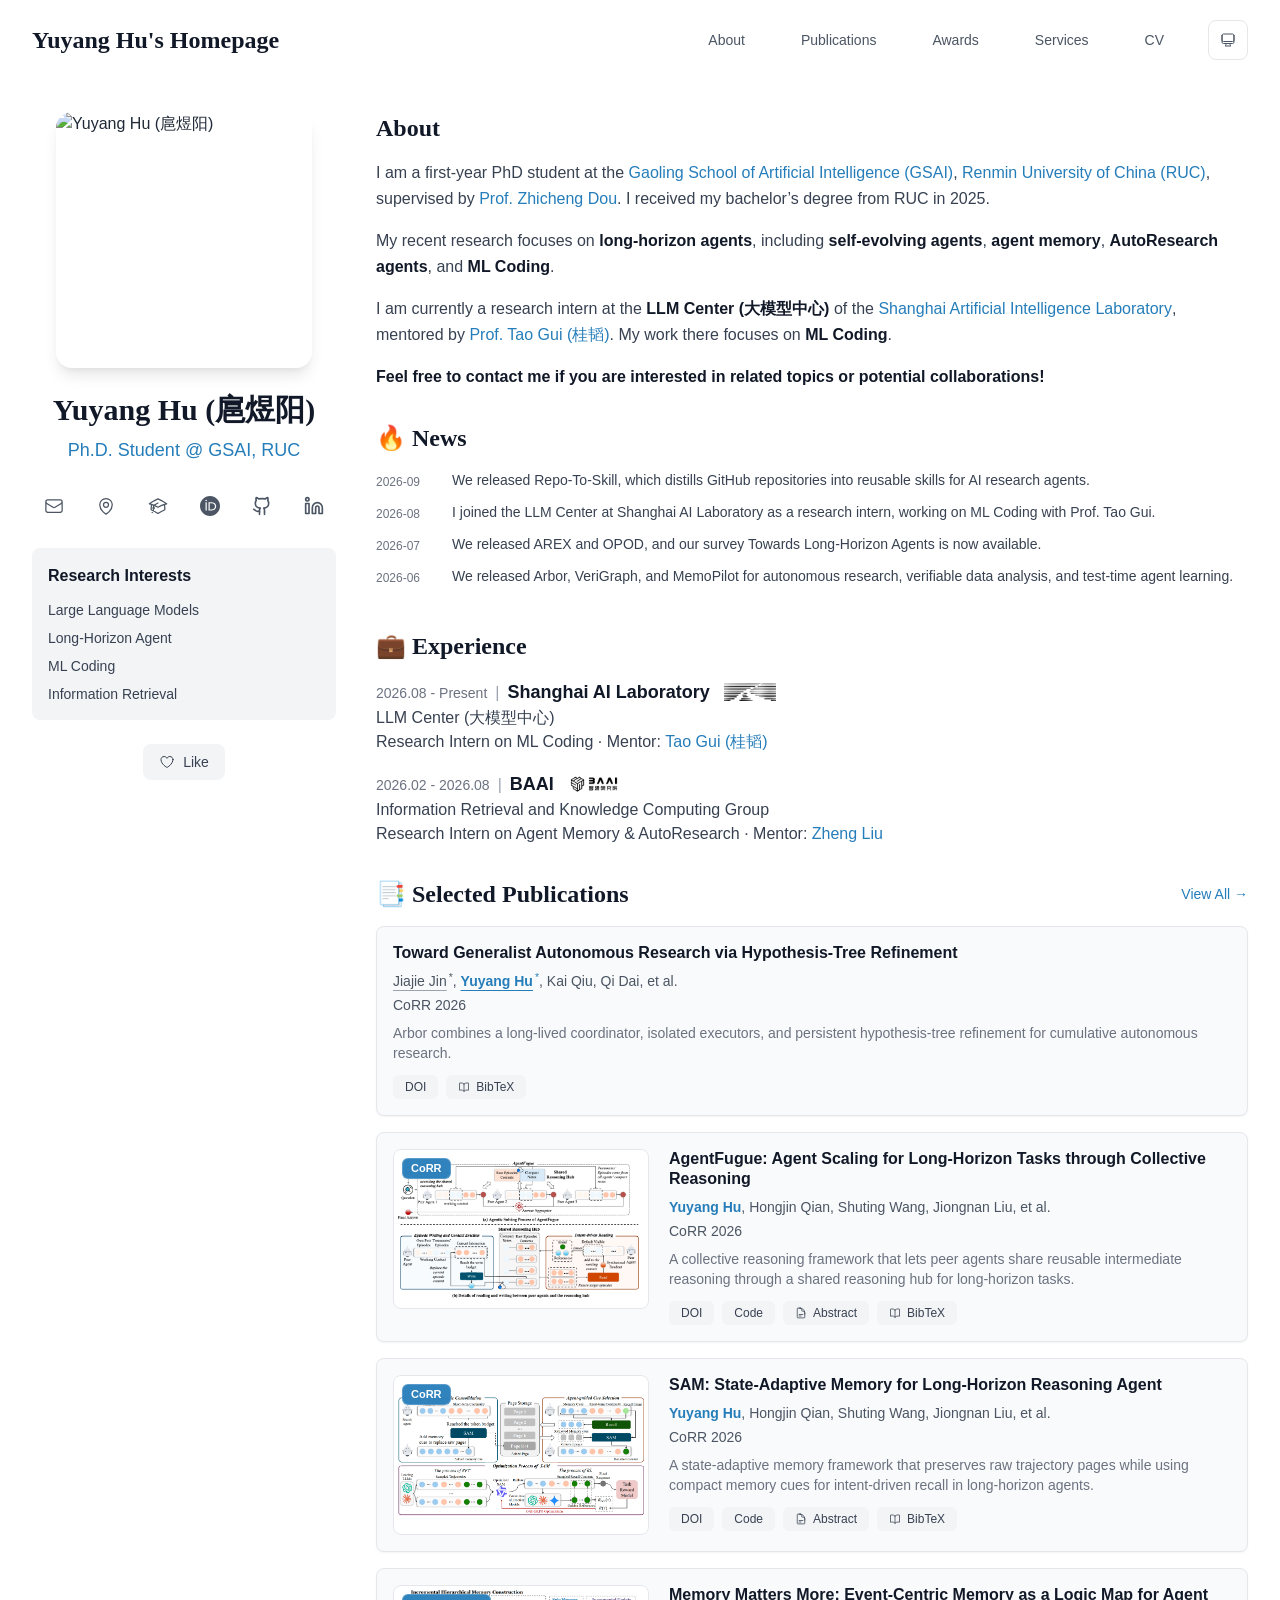
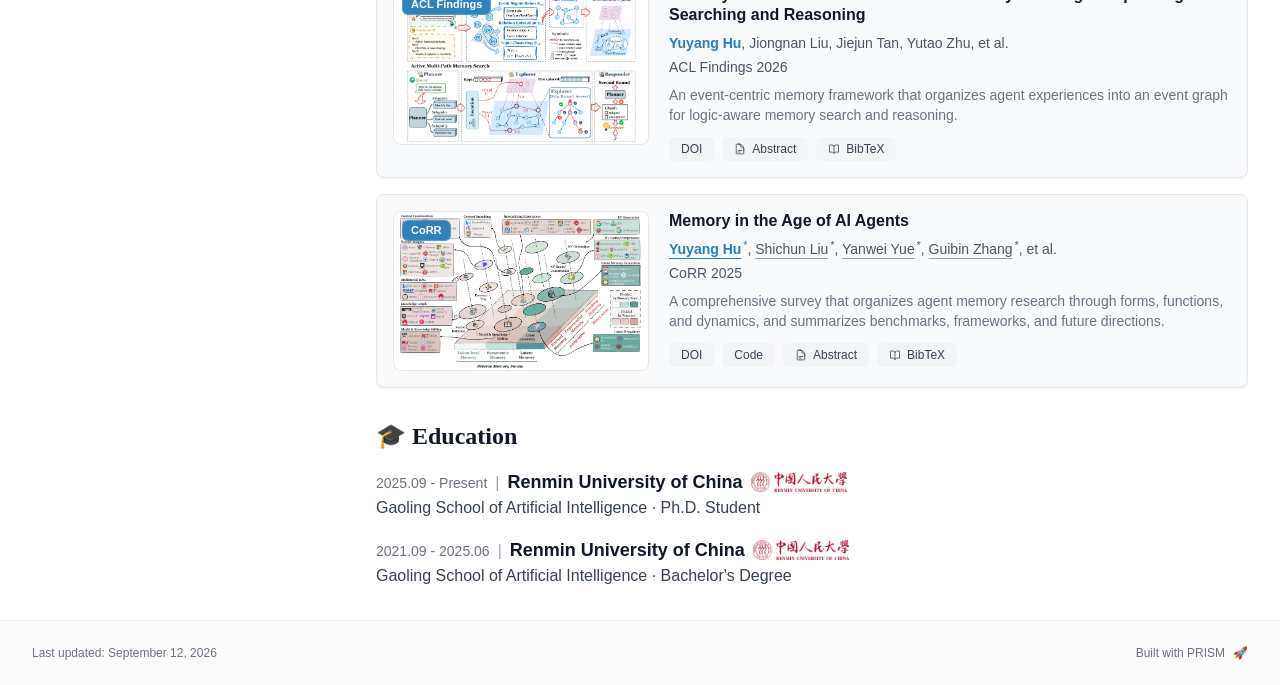
==== commit 580be5ec: "Update current internship at Shanghai AI Lab" ====
--- a/index.html
+++ b/index.html
@@ -21,7 +21,7 @@
                 root.classList.add('light');
                 root.setAttribute('data-theme', 'light');
               }
-            </script><title>Yuyang Hu&#x27;s Homepage</title><meta name="description" content="PhD student at Gaoling School of Artificial Intelligence, Renmin University of China."/><meta name="author" content="Yuyang Hu (扈煜阳)"/><meta name="keywords" content="Yuyang Hu (扈煜阳),PhD,Research,"/><meta name="creator" content="Yuyang Hu (扈煜阳)"/><meta name="publisher" content="Yuyang Hu (扈煜阳)"/><meta property="og:title" content="Yuyang Hu&#x27;s Homepage"/><meta property="og:description" content="PhD student at Gaoling School of Artificial Intelligence, Renmin University of China."/><meta property="og:site_name" content="Yuyang Hu (扈煜阳)&#x27;s Academic Website"/><meta property="og:locale" content="en_US"/><meta property="og:type" content="website"/><meta name="twitter:card" content="summary"/><meta name="twitter:title" content="Yuyang Hu&#x27;s Homepage"/><meta name="twitter:description" content="PhD student at Gaoling School of Artificial Intelligence, Renmin University of China."/><link rel="icon" href="/favicon.png"/><script>document.querySelectorAll('body link[rel="icon"], body link[rel="apple-touch-icon"]').forEach(el => document.head.appendChild(el))</script><script src="/_next/static/chunks/polyfills-42372ed130431b0a.js" noModule=""></script></head><body class="font-sans antialiased"><div style="visibility:hidden"><nav class="fixed top-0 left-0 right-0 z-50" data-headlessui-state=""><div class="transition-all duration-300 ease-out bg-transparent" style="transform:translateY(-100px)"><div class="max-w-7xl mx-auto px-4 sm:px-6 lg:px-8"><div class="flex justify-between items-center h-16 lg:h-20"><div class="flex-shrink-0" tabindex="0"><a class="text-xl lg:text-2xl font-serif font-semibold text-primary hover:text-accent transition-colors duration-200" href="/">Yuyang Hu&#x27;s Homepage</a></div><div class="hidden lg:block"><div class="ml-10 flex items-center space-x-8"><div class="flex items-baseline space-x-8"><a class="relative px-3 py-2 text-sm font-medium transition-all duration-200 rounded hover:bg-accent/10 hover:shadow-sm text-primary" href="/"><span class="relative z-10">About</span><div class="absolute inset-0 bg-accent/10 rounded-lg"></div></a><a class="relative px-3 py-2 text-sm font-medium transition-all duration-200 rounded hover:bg-accent/10 hover:shadow-sm text-neutral-600 hover:text-primary" href="/publications/"><span class="relative z-10">Publications</span></a><a class="relative px-3 py-2 text-sm font-medium transition-all duration-200 rounded hover:bg-accent/10 hover:shadow-sm text-neutral-600 hover:text-primary" href="/awards/"><span class="relative z-10">Awards</span></a><a class="relative px-3 py-2 text-sm font-medium transition-all duration-200 rounded hover:bg-accent/10 hover:shadow-sm text-neutral-600 hover:text-primary" href="/services/"><span class="relative z-10">Services</span></a><a class="relative px-3 py-2 text-sm font-medium transition-all duration-200 rounded hover:bg-accent/10 hover:shadow-sm text-neutral-600 hover:text-primary" href="/cv/"><span class="relative z-10">CV</span></a></div><div class="flex items-center justify-center w-10 h-10 rounded-lg border border-neutral-200 dark:border-[rgba(148,163,184,0.24)] bg-background dark:bg-neutral-800"><div class="w-4 h-4 rounded-full bg-neutral-300 animate-pulse"></div></div></div></div><div class="lg:hidden flex items-center space-x-2"><div class="flex items-center justify-center w-10 h-10 rounded-lg border border-neutral-200 dark:border-[rgba(148,163,184,0.24)] bg-background dark:bg-neutral-800"><div class="w-4 h-4 rounded-full bg-neutral-300 animate-pulse"></div></div><button class="inline-flex items-center justify-center p-2 rounded-md text-neutral-600 hover:text-primary hover:bg-neutral-100 dark:hover:bg-neutral-800 focus:outline-none focus:ring-2 focus:ring-inset focus:ring-accent transition-colors duration-200" id="headlessui-disclosure-button-«R5pdb»" type="button" aria-expanded="false" data-headlessui-state=""><span class="sr-only">Open main menu</span><div><svg xmlns="http://www.w3.org/2000/svg" fill="none" viewBox="0 0 24 24" stroke-width="1.5" stroke="currentColor" aria-hidden="true" data-slot="icon" class="block h-6 w-6"><path stroke-linecap="round" stroke-linejoin="round" d="M3.75 6.75h16.5M3.75 12h16.5m-16.5 5.25h16.5"></path></svg></div></button></div></div></div></div></nav><main class="min-h-screen pt-16 lg:pt-20"><div class="max-w-7xl mx-auto px-4 sm:px-6 lg:px-8 py-8 bg-background min-h-screen"><div class="grid grid-cols-1 lg:grid-cols-[18rem_minmax(0,1fr)] xl:grid-cols-[19rem_minmax(0,1fr)] gap-8 lg:gap-10"><div><div class="sticky top-8" style="opacity:0;transform:translateY(20px)"><div class="w-64 h-64 mx-auto mb-6 rounded-2xl overflow-hidden shadow-lg hover:shadow-xl transition-all duration-200 hover:scale-105"><img alt="Yuyang Hu (扈煜阳)" width="256" height="256" decoding="async" data-nimg="1" class="w-full h-full object-cover object-[32%_center]" style="color:transparent" src="/pic.png"/></div><div class="text-center mb-6"><h1 class="text-3xl font-serif font-bold text-primary mb-2">Yuyang Hu (扈煜阳)</h1><p class="text-lg text-accent font-medium mb-1">Ph.D. Student @ GSAI, RUC</p><p class="text-neutral-600 mb-2"></p></div><div class="flex flex-wrap md:flex-nowrap justify-center gap-3 sm:gap-4 mb-6 relative px-2"><div class="relative"><button class="p-2 sm:p-2 transition-colors duration-200 text-neutral-600 dark:text-neutral-400 hover:text-accent" aria-label="Email"><svg xmlns="http://www.w3.org/2000/svg" fill="none" viewBox="0 0 24 24" stroke-width="1.5" stroke="currentColor" aria-hidden="true" data-slot="icon" class="h-5 w-5"><path stroke-linecap="round" stroke-linejoin="round" d="M21.75 6.75v10.5a2.25 2.25 0 0 1-2.25 2.25h-15a2.25 2.25 0 0 1-2.25-2.25V6.75m19.5 0A2.25 2.25 0 0 0 19.5 4.5h-15a2.25 2.25 0 0 0-2.25 2.25m19.5 0v.243a2.25 2.25 0 0 1-1.07 1.916l-7.5 4.615a2.25 2.25 0 0 1-2.36 0L3.32 8.91a2.25 2.25 0 0 1-1.07-1.916V6.75"></path></svg></button></div><div class="relative"><button class="p-2 sm:p-2 transition-colors duration-200 text-neutral-600 dark:text-neutral-400 hover:text-accent" aria-label="Location"><svg xmlns="http://www.w3.org/2000/svg" fill="none" viewBox="0 0 24 24" stroke-width="1.5" stroke="currentColor" aria-hidden="true" data-slot="icon" class="h-5 w-5"><path stroke-linecap="round" stroke-linejoin="round" d="M15 10.5a3 3 0 1 1-6 0 3 3 0 0 1 6 0Z"></path><path stroke-linecap="round" stroke-linejoin="round" d="M19.5 10.5c0 7.142-7.5 11.25-7.5 11.25S4.5 17.642 4.5 10.5a7.5 7.5 0 1 1 15 0Z"></path></svg></button></div><a href="https://scholar.google.com/citations?hl=en&amp;user=_t-3ipgAAAAJ" target="_blank" rel="noopener noreferrer" class="p-2 sm:p-2 text-neutral-600 dark:text-neutral-400 hover:text-accent transition-colors duration-200" aria-label="Google Scholar"><svg xmlns="http://www.w3.org/2000/svg" fill="none" viewBox="0 0 24 24" stroke-width="1.5" stroke="currentColor" aria-hidden="true" data-slot="icon" class="h-5 w-5"><path stroke-linecap="round" stroke-linejoin="round" d="M4.26 10.147a60.438 60.438 0 0 0-.491 6.347A48.62 48.62 0 0 1 12 20.904a48.62 48.62 0 0 1 8.232-4.41 60.46 60.46 0 0 0-.491-6.347m-15.482 0a50.636 50.636 0 0 0-2.658-.813A59.906 59.906 0 0 1 12 3.493a59.903 59.903 0 0 1 10.399 5.84c-.896.248-1.783.52-2.658.814m-15.482 0A50.717 50.717 0 0 1 12 13.489a50.702 50.702 0 0 1 7.74-3.342M6.75 15a.75.75 0 1 0 0-1.5.75.75 0 0 0 0 1.5Zm0 0v-3.675A55.378 55.378 0 0 1 12 8.443m-7.007 11.55A5.981 5.981 0 0 0 6.75 15.75v-1.5"></path></svg></a><a href="https://orcid.org/0009-0007-2828-1165" target="_blank" rel="noopener noreferrer" class="p-2 sm:p-2 text-neutral-600 dark:text-neutral-400 hover:text-accent transition-colors duration-200" aria-label="ORCID"><svg viewBox="0 0 24 24" fill="currentColor" class="h-5 w-5" xmlns="http://www.w3.org/2000/svg"><path d="M12 0C5.372 0 0 5.372 0 12s5.372 12 12 12 12-5.372 12-12S18.628 0 12 0zM7.369 4.378c.525 0 .947.431.947.947s-.422.947-.947.947a.95.95 0 0 1-.947-.947c0-.525.422-.947.947-.947zm-.722 3.038h1.444v10.041H6.647V7.416zm3.562 0h3.9c3.712 0 5.344 2.653 5.344 5.025 0 2.578-2.016 5.025-5.325 5.025h-3.919V7.416zm1.444 1.303v7.444h2.297c3.272 0 4.022-2.484 4.022-3.722 0-2.016-1.284-3.722-4.097-3.722h-2.222z"></path></svg></a><a href="https://github.com/namespace-ERI" target="_blank" rel="noopener noreferrer" class="p-2 sm:p-2 text-neutral-600 dark:text-neutral-400 hover:text-accent transition-colors duration-200" aria-label="GitHub"><svg xmlns="http://www.w3.org/2000/svg" width="24" height="24" viewBox="0 0 24 24" fill="none" stroke="currentColor" stroke-width="2" stroke-linecap="round" stroke-linejoin="round" class="lucide lucide-github h-5 w-5" aria-hidden="true"><path d="M15 22v-4a4.8 4.8 0 0 0-1-3.5c3 0 6-2 6-5.5.08-1.25-.27-2.48-1-3.5.28-1.15.28-2.35 0-3.5 0 0-1 0-3 1.5-2.64-.5-5.36-.5-8 0C6 2 5 2 5 2c-.3 1.15-.3 2.35 0 3.5A5.403 5.403 0 0 0 4 9c0 3.5 3 5.5 6 5.5-.39.49-.68 1.05-.85 1.65-.17.6-.22 1.23-.15 1.85v4"></path><path d="M9 18c-4.51 2-5-2-7-2"></path></svg></a><a href="https://www.linkedin.com/in/%E7%85%9C%E9%98%B3-%E6%89%88-379109302/" target="_blank" rel="noopener noreferrer" class="p-2 sm:p-2 text-neutral-600 dark:text-neutral-400 hover:text-accent transition-colors duration-200" aria-label="LinkedIn"><svg xmlns="http://www.w3.org/2000/svg" width="24" height="24" viewBox="0 0 24 24" fill="none" stroke="currentColor" stroke-width="2" stroke-linecap="round" stroke-linejoin="round" class="lucide lucide-linkedin h-5 w-5" aria-hidden="true"><path d="M16 8a6 6 0 0 1 6 6v7h-4v-7a2 2 0 0 0-2-2 2 2 0 0 0-2 2v7h-4v-7a6 6 0 0 1 6-6z"></path><rect width="4" height="12" x="2" y="9"></rect><circle cx="4" cy="4" r="2"></circle></svg></a></div><div class="bg-neutral-100 dark:bg-neutral-800 rounded-lg p-4 mb-6 hover:shadow-lg transition-all duration-200 hover:scale-[1.02]"><h3 class="font-semibold text-primary mb-3">Research Interests</h3><div class="space-y-2 text-sm text-neutral-700 dark:text-neutral-500"><div>Large Language Models</div><div>Long-Horizon Agent</div><div>Information Retrieval</div></div></div><div class="flex justify-center"><div class="relative"><button class="flex items-center space-x-2 px-4 py-2 rounded-lg font-medium text-sm transition-all duration-200 bg-neutral-100 dark:bg-neutral-800 text-neutral-700 dark:text-neutral-500 hover:bg-red-50 dark:hover:bg-red-900/20 hover:text-red-600 dark:hover:text-red-400 cursor-pointer" tabindex="0"><svg xmlns="http://www.w3.org/2000/svg" fill="none" viewBox="0 0 24 24" stroke-width="1.5" stroke="currentColor" aria-hidden="true" data-slot="icon" class="h-4 w-4"><path stroke-linecap="round" stroke-linejoin="round" d="M21 8.25c0-2.485-2.099-4.5-4.688-4.5-1.935 0-3.597 1.126-4.312 2.733-.715-1.607-2.377-2.733-4.313-2.733C5.1 3.75 3 5.765 3 8.25c0 7.22 9 12 9 12s9-4.78 9-12Z"></path></svg><span>Like</span></button></div></div></div></div><div class="min-w-0 space-y-8"><section id="about" class="scroll-mt-24 space-y-8"><section style="opacity:0;transform:translateY(20px)"><h2 class="text-2xl font-serif font-bold text-primary mb-4">About</h2><div class="text-neutral-700 dark:text-neutral-600 leading-relaxed"><p class="mb-4 last:mb-0">I am a first-year PhD student at the <a href="http://ai.ruc.edu.cn/" node="[object Object]" target="_blank" rel="noopener noreferrer" class="text-accent font-medium transition-all duration-200 rounded hover:bg-accent/10 hover:shadow-sm">Gaoling School of Artificial Intelligence (GSAI)</a>, <a href="https://www.ruc.edu.cn/" node="[object Object]" target="_blank" rel="noopener noreferrer" class="text-accent font-medium transition-all duration-200 rounded hover:bg-accent/10 hover:shadow-sm">Renmin University of China (RUC)</a>, supervised by <a href="http://playbigdata.ruc.edu.cn/dou/" node="[object Object]" target="_blank" rel="noopener noreferrer" class="text-accent font-medium transition-all duration-200 rounded hover:bg-accent/10 hover:shadow-sm">Prof. Zhicheng Dou</a>. I received my bachelor’s degree from RUC in 2025.</p>
-<p class="mb-4 last:mb-0">My recent research focuses on <strong class="font-semibold text-primary">long-horizon agents</strong>, including <strong class="font-semibold text-primary">self-evolving agents</strong>, <strong class="font-semibold text-primary">agent memory</strong>, and <strong class="font-semibold text-primary">AutoResearch agents</strong> that can adapt, accumulate experience, and improve through extended interaction.</p>
-<p class="mb-4 last:mb-0">I am currently a research intern at the Information Retrieval and Knowledge Computing Group at the <a href="https://www.baai.ac.cn/" node="[object Object]" target="_blank" rel="noopener noreferrer" class="text-accent font-medium transition-all duration-200 rounded hover:bg-accent/10 hover:shadow-sm">Beijing Academy of Artificial Intelligence (BAAI)</a>, where I work with Postdoctoral Researcher <a href="https://qhjqhj00.github.io/" node="[object Object]" target="_blank" rel="noopener noreferrer" class="text-accent font-medium transition-all duration-200 rounded hover:bg-accent/10 hover:shadow-sm">Hongjin Qian</a> under the supervision of <a href="https://scholar.google.com/citations?user=k2SF4M0AAAAJ&amp;hl=en&amp;oi=ao" node="[object Object]" target="_blank" rel="noopener noreferrer" class="text-accent font-medium transition-all duration-200 rounded hover:bg-accent/10 hover:shadow-sm">Prof. Zheng Liu</a>.</p>
-<p class="mb-4 last:mb-0"><strong class="font-semibold text-primary">Feel free to contact me if you are interested in related topics or potential collaborations!</strong></p></div></section><section style="opacity:0;transform:translateY(20px)"><h2 class="text-2xl font-serif font-bold text-primary mb-4">🔥 News</h2><div class="max-h-32 space-y-3 overflow-y-auto pr-2"><div class="flex items-start space-x-3"><span class="text-xs text-neutral-500 mt-1 w-16 flex-shrink-0">2026-09</span><p class="text-sm text-neutral-700">We released Repo-To-Skill, which distills GitHub repositories into reusable skills for AI research agents.</p></div><div class="flex items-start space-x-3"><span class="text-xs text-neutral-500 mt-1 w-16 flex-shrink-0">2026-07</span><p class="text-sm text-neutral-700">We released AREX and OPOD, and our survey Towards Long-Horizon Agents is now available.</p></div><div class="flex items-start space-x-3"><span class="text-xs text-neutral-500 mt-1 w-16 flex-shrink-0">2026-06</span><p class="text-sm text-neutral-700">We released Arbor, VeriGraph, and MemoPilot for autonomous research, verifiable data analysis, and test-time agent learning.</p></div><div class="flex items-start space-x-3"><span class="text-xs text-neutral-500 mt-1 w-16 flex-shrink-0">2026-05</span><p class="text-sm text-neutral-700">We released AgentFugue, SAM, and our work on defending agentic harnesses against persistent-control attacks.</p></div><div class="flex items-start space-x-3"><span class="text-xs text-neutral-500 mt-1 w-16 flex-shrink-0">2026-04</span><p class="text-sm text-neutral-700">CompassMem was accepted to ACL 2026 Findings. 🎉</p></div><div class="flex items-start space-x-3"><span class="text-xs text-neutral-500 mt-1 w-16 flex-shrink-0">2026-03</span><p class="text-sm text-neutral-700">Our MemSifter paper is now available on arXiv.</p></div><div class="flex items-start space-x-3"><span class="text-xs text-neutral-500 mt-1 w-16 flex-shrink-0">2026-02</span><p class="text-sm text-neutral-700">I started a research internship at the Information Retrieval and Knowledge Computing Group, BAAI.</p></div><div class="flex items-start space-x-3"><span class="text-xs text-neutral-500 mt-1 w-16 flex-shrink-0">2025-12</span><p class="text-sm text-neutral-700">We released Memory in the Age of AI Agents, a survey on agent memory.</p></div><div class="flex items-start space-x-3"><span class="text-xs text-neutral-500 mt-1 w-16 flex-shrink-0">2025-06</span><p class="text-sm text-neutral-700">Graduated from RUC GSAI with a bachelor&#x27;s degree. 🎓</p></div></div></section><section style="opacity:0;transform:translateY(20px)"><h2 class="text-2xl font-serif font-bold text-primary mb-4">💼 Experience</h2><div class="space-y-4"><div class="min-w-0"><div class="flex flex-col gap-1 sm:flex-row sm:items-baseline sm:gap-2"><span class="text-sm font-medium text-neutral-500">2026.02 - Present</span><span class="hidden text-neutral-400 sm:inline">|</span><span class="inline-flex flex-wrap items-center gap-2 text-lg font-semibold text-primary"><span>BAAI</span><span class="inline-flex h-5 w-16 items-center justify-center overflow-hidden rounded bg-white px-1.5 align-middle dark:bg-black"><img alt="BAAI logo" loading="lazy" width="64" height="20" decoding="async" data-nimg="1" class="h-full w-full object-contain invert dark:invert-0" style="color:transparent" src="/BAAI.png"/></span></span></div><p class="text-base text-neutral-700 dark:text-neutral-400">Information Retrieval and Knowledge Computing Group</p><p class="text-base text-neutral-700 dark:text-neutral-400">Research Intern on Agent Memory &amp; AutoResearch<!-- --> · Mentor: <a href="https://scholar.google.com/citations?user=k2SF4M0AAAAJ&amp;hl=en&amp;oi=ao" target="_blank" rel="noopener noreferrer" class="text-accent font-medium transition-all duration-200 rounded hover:bg-accent/10 hover:shadow-sm">Zheng Liu</a></p></div></div></section><section style="opacity:0;transform:translateY(20px)"><div class="flex items-center justify-between mb-4"><h2 class="text-2xl font-serif font-bold text-primary">📑 Selected Publications</h2><a class="text-accent hover:text-accent-dark text-sm font-medium transition-all duration-200 rounded hover:bg-accent/10 hover:shadow-sm" href="/publications/">View All →</a></div><div class="space-y-4"><div class="bg-neutral-50 dark:bg-neutral-800 p-4 rounded-lg shadow-sm border border-neutral-200 dark:border-[rgba(148,163,184,0.24)] hover:shadow-lg transition-all duration-200 hover:scale-[1.02]" style="opacity:0;transform:translateY(20px)"><div class="flex flex-col md:flex-row gap-4 md:gap-5"><div class="flex-grow min-w-0"><h3 class="font-semibold text-primary mb-2 leading-tight"><a href="https://arxiv.org/abs/2606.11926" target="_blank" rel="noopener noreferrer" class="hover:text-accent transition-colors">Toward Generalist Autonomous Research via Hypothesis-Tree Refinement</a></h3><p class="text-sm text-neutral-600 dark:text-neutral-500 mb-1"><span><span class=" underline underline-offset-4 decoration-neutral-400">Jiajie Jin</span><sup class="ml-0.5 text-neutral-600 dark:text-neutral-400">*</sup>, </span><span><span class="font-semibold text-accent underline underline-offset-4 decoration-accent">Yuyang Hu</span><sup class="ml-0.5 text-accent">*</sup>, </span><span><span class=" ">Kai Qiu</span>, </span><span><span class=" ">Qi Dai</span>, </span><span>et al.</span></p><p class="text-sm text-neutral-600 dark:text-neutral-500 mb-2">CoRR<!-- --> <!-- -->2026</p><p class="text-sm text-neutral-500 dark:text-neutral-500 line-clamp-2 mb-3">Arbor combines a long-lived coordinator, isolated executors, and persistent hypothesis-tree refinement for cumulative autonomous research.</p><div class="flex flex-wrap gap-2 mt-auto"><a href="https://doi.org/10.48550/arXiv.2606.11926" target="_blank" rel="noopener noreferrer" class="inline-flex items-center px-3 py-1 rounded-md text-xs font-medium bg-neutral-100 dark:bg-neutral-700 text-neutral-700 dark:text-neutral-300 hover:bg-accent hover:text-white transition-colors">DOI</a><button class="inline-flex items-center px-3 py-1 rounded-md text-xs font-medium transition-colors bg-neutral-100 dark:bg-neutral-700 text-neutral-700 dark:text-neutral-300 hover:bg-accent hover:text-white"><svg xmlns="http://www.w3.org/2000/svg" fill="none" viewBox="0 0 24 24" stroke-width="1.5" stroke="currentColor" aria-hidden="true" data-slot="icon" class="h-3 w-3 mr-1.5"><path stroke-linecap="round" stroke-linejoin="round" d="M12 6.042A8.967 8.967 0 0 0 6 3.75c-1.052 0-2.062.18-3 .512v14.25A8.987 8.987 0 0 1 6 18c2.305 0 4.408.867 6 2.292m0-14.25a8.966 8.966 0 0 1 6-2.292c1.052 0 2.062.18 3 .512v14.25A8.987 8.987 0 0 0 18 18a8.967 8.967 0 0 0-6 2.292m0-14.25v14.25"></path></svg>BibTeX</button></div></div></div></div><div class="bg-neutral-50 dark:bg-neutral-800 p-4 rounded-lg shadow-sm border border-neutral-200 dark:border-[rgba(148,163,184,0.24)] hover:shadow-lg transition-all duration-200 hover:scale-[1.02]" style="opacity:0;transform:translateY(20px)"><div class="flex flex-col md:flex-row gap-4 md:gap-5"><div class="w-full flex-shrink-0 md:w-60 lg:w-64"><div class="relative aspect-[16/10] overflow-hidden rounded-lg border border-neutral-200 bg-white dark:border-neutral-700 dark:bg-neutral-900"><div class="absolute left-2 top-2 z-10 max-w-[85%] truncate rounded-md border border-white/20 bg-accent/95 px-2 py-1 text-[11px] font-semibold leading-none text-white shadow-sm backdrop-blur-sm">CoRR</div><img alt="AgentFugue: Agent Scaling for Long-Horizon Tasks through Collective Reasoning" loading="lazy" decoding="async" data-nimg="fill" class="object-contain" style="position:absolute;height:100%;width:100%;left:0;top:0;right:0;bottom:0;color:transparent" src="/papers/AgentFugue.png"/></div></div><div class="flex-grow min-w-0"><h3 class="font-semibold text-primary mb-2 leading-tight"><a href="https://arxiv.org/abs/2605.24486" target="_blank" rel="noopener noreferrer" class="hover:text-accent transition-colors">AgentFugue: Agent Scaling for Long-Horizon Tasks through Collective Reasoning</a></h3><p class="text-sm text-neutral-600 dark:text-neutral-500 mb-1"><span><span class="font-semibold text-accent ">Yuyang Hu</span>, </span><span><span class=" ">Hongjin Qian</span>, </span><span><span class=" ">Shuting Wang</span>, </span><span><span class=" ">Jiongnan Liu</span>, </span><span>et al.</span></p><p class="text-sm text-neutral-600 dark:text-neutral-500 mb-2">CoRR<!-- --> <!-- -->2026</p><p class="text-sm text-neutral-500 dark:text-neutral-500 line-clamp-2 mb-3">A collective reasoning framework that lets peer agents share reusable intermediate reasoning through a shared reasoning hub for long-horizon tasks.</p><div class="flex flex-wrap gap-2 mt-auto"><a href="https://doi.org/10.48550/arXiv.2605.24486" target="_blank" rel="noopener noreferrer" class="inline-flex items-center px-3 py-1 rounded-md text-xs font-medium bg-neutral-100 dark:bg-neutral-700 text-neutral-700 dark:text-neutral-300 hover:bg-accent hover:text-white transition-colors">DOI</a><a href="https://github.com/qhjqhj00/cabeza" target="_blank" rel="noopener noreferrer" class="inline-flex items-center px-3 py-1 rounded-md text-xs font-medium bg-neutral-100 dark:bg-neutral-700 text-neutral-700 dark:text-neutral-300 hover:bg-accent hover:text-white transition-colors">Code</a><button class="inline-flex items-center px-3 py-1 rounded-md text-xs font-medium transition-colors bg-neutral-100 dark:bg-neutral-700 text-neutral-700 dark:text-neutral-300 hover:bg-accent hover:text-white"><svg xmlns="http://www.w3.org/2000/svg" fill="none" viewBox="0 0 24 24" stroke-width="1.5" stroke="currentColor" aria-hidden="true" data-slot="icon" class="h-3 w-3 mr-1.5"><path stroke-linecap="round" stroke-linejoin="round" d="M19.5 14.25v-2.625a3.375 3.375 0 0 0-3.375-3.375h-1.5A1.125 1.125 0 0 1 13.5 7.125v-1.5a3.375 3.375 0 0 0-3.375-3.375H8.25m0 12.75h7.5m-7.5 3H12M10.5 2.25H5.625c-.621 0-1.125.504-1.125 1.125v17.25c0 .621.504 1.125 1.125 1.125h12.75c.621 0 1.125-.504 1.125-1.125V11.25a9 9 0 0 0-9-9Z"></path></svg>Abstract</button><button class="inline-flex items-center px-3 py-1 rounded-md text-xs font-medium transition-colors bg-neutral-100 dark:bg-neutral-700 text-neutral-700 dark:text-neutral-300 hover:bg-accent hover:text-white"><svg xmlns="http://www.w3.org/2000/svg" fill="none" viewBox="0 0 24 24" stroke-width="1.5" stroke="currentColor" aria-hidden="true" data-slot="icon" class="h-3 w-3 mr-1.5"><path stroke-linecap="round" stroke-linejoin="round" d="M12 6.042A8.967 8.967 0 0 0 6 3.75c-1.052 0-2.062.18-3 .512v14.25A8.987 8.987 0 0 1 6 18c2.305 0 4.408.867 6 2.292m0-14.25a8.966 8.966 0 0 1 6-2.292c1.052 0 2.062.18 3 .512v14.25A8.987 8.987 0 0 0 18 18a8.967 8.967 0 0 0-6 2.292m0-14.25v14.25"></path></svg>BibTeX</button></div></div></div></div><div class="bg-neutral-50 dark:bg-neutral-800 p-4 rounded-lg shadow-sm border border-neutral-200 dark:border-[rgba(148,163,184,0.24)] hover:shadow-lg transition-all duration-200 hover:scale-[1.02]" style="opacity:0;transform:translateY(20px)"><div class="flex flex-col md:flex-row gap-4 md:gap-5"><div class="w-full flex-shrink-0 md:w-60 lg:w-64"><div class="relative aspect-[16/10] overflow-hidden rounded-lg border border-neutral-200 bg-white dark:border-neutral-700 dark:bg-neutral-900"><div class="absolute left-2 top-2 z-10 max-w-[85%] truncate rounded-md border border-white/20 bg-accent/95 px-2 py-1 text-[11px] font-semibold leading-none text-white shadow-sm backdrop-blur-sm">CoRR</div><img alt="SAM: State-Adaptive Memory for Long-Horizon Reasoning Agent" loading="lazy" decoding="async" data-nimg="fill" class="object-contain" style="position:absolute;height:100%;width:100%;left:0;top:0;right:0;bottom:0;color:transparent" src="/papers/SAM.png"/></div></div><div class="flex-grow min-w-0"><h3 class="font-semibold text-primary mb-2 leading-tight"><a href="https://arxiv.org/abs/2605.24468" target="_blank" rel="noopener noreferrer" class="hover:text-accent transition-colors">SAM: State-Adaptive Memory for Long-Horizon Reasoning Agent</a></h3><p class="text-sm text-neutral-600 dark:text-neutral-500 mb-1"><span><span class="font-semibold text-accent ">Yuyang Hu</span>, </span><span><span class=" ">Hongjin Qian</span>, </span><span><span class=" ">Shuting Wang</span>, </span><span><span class=" ">Jiongnan Liu</span>, </span><span>et al.</span></p><p class="text-sm text-neutral-600 dark:text-neutral-500 mb-2">CoRR<!-- --> <!-- -->2026</p><p class="text-sm text-neutral-500 dark:text-neutral-500 line-clamp-2 mb-3">A state-adaptive memory framework that preserves raw trajectory pages while using compact memory cues for intent-driven recall in long-horizon agents.</p><div class="flex flex-wrap gap-2 mt-auto"><a href="https://doi.org/10.48550/arXiv.2605.24468" target="_blank" rel="noopener noreferrer" class="inline-flex items-center px-3 py-1 rounded-md text-xs font-medium bg-neutral-100 dark:bg-neutral-700 text-neutral-700 dark:text-neutral-300 hover:bg-accent hover:text-white transition-colors">DOI</a><a href="https://github.com/qhjqhj00/cabeza" target="_blank" rel="noopener noreferrer" class="inline-flex items-center px-3 py-1 rounded-md text-xs font-medium bg-neutral-100 dark:bg-neutral-700 text-neutral-700 dark:text-neutral-300 hover:bg-accent hover:text-white transition-colors">Code</a><button class="inline-flex items-center px-3 py-1 rounded-md text-xs font-medium transition-colors bg-neutral-100 dark:bg-neutral-700 text-neutral-700 dark:text-neutral-300 hover:bg-accent hover:text-white"><svg xmlns="http://www.w3.org/2000/svg" fill="none" viewBox="0 0 24 24" stroke-width="1.5" stroke="currentColor" aria-hidden="true" data-slot="icon" class="h-3 w-3 mr-1.5"><path stroke-linecap="round" stroke-linejoin="round" d="M19.5 14.25v-2.625a3.375 3.375 0 0 0-3.375-3.375h-1.5A1.125 1.125 0 0 1 13.5 7.125v-1.5a3.375 3.375 0 0 0-3.375-3.375H8.25m0 12.75h7.5m-7.5 3H12M10.5 2.25H5.625c-.621 0-1.125.504-1.125 1.125v17.25c0 .621.504 1.125 1.125 1.125h12.75c.621 0 1.125-.504 1.125-1.125V11.25a9 9 0 0 0-9-9Z"></path></svg>Abstract</button><button class="inline-flex items-center px-3 py-1 rounded-md text-xs font-medium transition-colors bg-neutral-100 dark:bg-neutral-700 text-neutral-700 dark:text-neutral-300 hover:bg-accent hover:text-white"><svg xmlns="http://www.w3.org/2000/svg" fill="none" viewBox="0 0 24 24" stroke-width="1.5" stroke="currentColor" aria-hidden="true" data-slot="icon" class="h-3 w-3 mr-1.5"><path stroke-linecap="round" stroke-linejoin="round" d="M12 6.042A8.967 8.967 0 0 0 6 3.75c-1.052 0-2.062.18-3 .512v14.25A8.987 8.987 0 0 1 6 18c2.305 0 4.408.867 6 2.292m0-14.25a8.966 8.966 0 0 1 6-2.292c1.052 0 2.062.18 3 .512v14.25A8.987 8.987 0 0 0 18 18a8.967 8.967 0 0 0-6 2.292m0-14.25v14.25"></path></svg>BibTeX</button></div></div></div></div><div class="bg-neutral-50 dark:bg-neutral-800 p-4 rounded-lg shadow-sm border border-neutral-200 dark:border-[rgba(148,163,184,0.24)] hover:shadow-lg transition-all duration-200 hover:scale-[1.02]" style="opacity:0;transform:translateY(20px)"><div class="flex flex-col md:flex-row gap-4 md:gap-5"><div class="w-full flex-shrink-0 md:w-60 lg:w-64"><div class="relative aspect-[16/10] overflow-hidden rounded-lg border border-neutral-200 bg-white dark:border-neutral-700 dark:bg-neutral-900"><div class="absolute left-2 top-2 z-10 max-w-[85%] truncate rounded-md border border-white/20 bg-accent/95 px-2 py-1 text-[11px] font-semibold leading-none text-white shadow-sm backdrop-blur-sm">ACL Findings</div><img alt="Memory Matters More: Event-Centric Memory as a Logic Map for Agent Searching and Reasoning" loading="lazy" decoding="async" data-nimg="fill" class="object-contain" style="position:absolute;height:100%;width:100%;left:0;top:0;right:0;bottom:0;color:transparent" src="/papers/CompassMem.png"/></div></div><div class="flex-grow min-w-0"><h3 class="font-semibold text-primary mb-2 leading-tight"><a href="https://arxiv.org/abs/2601.04726" target="_blank" rel="noopener noreferrer" class="hover:text-accent transition-colors">Memory Matters More: Event-Centric Memory as a Logic Map for Agent Searching and Reasoning</a></h3><p class="text-sm text-neutral-600 dark:text-neutral-500 mb-1"><span><span class="font-semibold text-accent ">Yuyang Hu</span>, </span><span><span class=" ">Jiongnan Liu</span>, </span><span><span class=" ">Jiejun Tan</span>, </span><span><span class=" ">Yutao Zhu</span>, </span><span>et al.</span></p><p class="text-sm text-neutral-600 dark:text-neutral-500 mb-2">ACL Findings<!-- --> <!-- -->2026</p><p class="text-sm text-neutral-500 dark:text-neutral-500 line-clamp-2 mb-3">An event-centric memory framework that organizes agent experiences into an event graph for logic-aware memory search and reasoning.</p><div class="flex flex-wrap gap-2 mt-auto"><a href="https://doi.org/10.48550/arXiv.2601.04726" target="_blank" rel="noopener noreferrer" class="inline-flex items-center px-3 py-1 rounded-md text-xs font-medium bg-neutral-100 dark:bg-neutral-700 text-neutral-700 dark:text-neutral-300 hover:bg-accent hover:text-white transition-colors">DOI</a><button class="inline-flex items-center px-3 py-1 rounded-md text-xs font-medium transition-colors bg-neutral-100 dark:bg-neutral-700 text-neutral-700 dark:text-neutral-300 hover:bg-accent hover:text-white"><svg xmlns="http://www.w3.org/2000/svg" fill="none" viewBox="0 0 24 24" stroke-width="1.5" stroke="currentColor" aria-hidden="true" data-slot="icon" class="h-3 w-3 mr-1.5"><path stroke-linecap="round" stroke-linejoin="round" d="M19.5 14.25v-2.625a3.375 3.375 0 0 0-3.375-3.375h-1.5A1.125 1.125 0 0 1 13.5 7.125v-1.5a3.375 3.375 0 0 0-3.375-3.375H8.25m0 12.75h7.5m-7.5 3H12M10.5 2.25H5.625c-.621 0-1.125.504-1.125 1.125v17.25c0 .621.504 1.125 1.125 1.125h12.75c.621 0 1.125-.504 1.125-1.125V11.25a9 9 0 0 0-9-9Z"></path></svg>Abstract</button><button class="inline-flex items-center px-3 py-1 rounded-md text-xs font-medium transition-colors bg-neutral-100 dark:bg-neutral-700 text-neutral-700 dark:text-neutral-300 hover:bg-accent hover:text-white"><svg xmlns="http://www.w3.org/2000/svg" fill="none" viewBox="0 0 24 24" stroke-width="1.5" stroke="currentColor" aria-hidden="true" data-slot="icon" class="h-3 w-3 mr-1.5"><path stroke-linecap="round" stroke-linejoin="round" d="M12 6.042A8.967 8.967 0 0 0 6 3.75c-1.052 0-2.062.18-3 .512v14.25A8.987 8.987 0 0 1 6 18c2.305 0 4.408.867 6 2.292m0-14.25a8.966 8.966 0 0 1 6-2.292c1.052 0 2.062.18 3 .512v14.25A8.987 8.987 0 0 0 18 18a8.967 8.967 0 0 0-6 2.292m0-14.25v14.25"></path></svg>BibTeX</button></div></div></div></div><div class="bg-neutral-50 dark:bg-neutral-800 p-4 rounded-lg shadow-sm border border-neutral-200 dark:border-[rgba(148,163,184,0.24)] hover:shadow-lg transition-all duration-200 hover:scale-[1.02]" style="opacity:0;transform:translateY(20px)"><div class="flex flex-col md:flex-row gap-4 md:gap-5"><div class="w-full flex-shrink-0 md:w-60 lg:w-64"><div class="relative aspect-[16/10] overflow-hidden rounded-lg border border-neutral-200 bg-white dark:border-neutral-700 dark:bg-neutral-900"><div class="absolute left-2 top-2 z-10 max-w-[85%] truncate rounded-md border border-white/20 bg-accent/95 px-2 py-1 text-[11px] font-semibold leading-none text-white shadow-sm backdrop-blur-sm">CoRR</div><img alt="Memory in the Age of AI Agents" loading="lazy" decoding="async" data-nimg="fill" class="object-contain" style="position:absolute;height:100%;width:100%;left:0;top:0;right:0;bottom:0;color:transparent" src="/papers/memorysurvey.png"/></div></div><div class="flex-grow min-w-0"><h3 class="font-semibold text-primary mb-2 leading-tight"><a href="https://arxiv.org/abs/2512.13564" target="_blank" rel="noopener noreferrer" class="hover:text-accent transition-colors">Memory in the Age of AI Agents</a></h3><p class="text-sm text-neutral-600 dark:text-neutral-500 mb-1"><span><span class="font-semibold text-accent underline underline-offset-4 decoration-accent">Yuyang Hu</span><sup class="ml-0.5 text-accent">*</sup>, </span><span><span class=" underline underline-offset-4 decoration-neutral-400">Shichun Liu</span><sup class="ml-0.5 text-neutral-600 dark:text-neutral-400">*</sup>, </span><span><span class=" underline underline-offset-4 decoration-neutral-400">Yanwei Yue</span><sup class="ml-0.5 text-neutral-600 dark:text-neutral-400">*</sup>, </span><span><span class=" underline underline-offset-4 decoration-neutral-400">Guibin Zhang</span><sup class="ml-0.5 text-neutral-600 dark:text-neutral-400">*</sup>, </span><span>et al.</span></p><p class="text-sm text-neutral-600 dark:text-neutral-500 mb-2">CoRR<!-- --> <!-- -->2025</p><p class="text-sm text-neutral-500 dark:text-neutral-500 line-clamp-2 mb-3">A comprehensive survey that organizes agent memory research through forms, functions, and dynamics, and summarizes benchmarks, frameworks, and future directions.</p><div class="flex flex-wrap gap-2 mt-auto"><a href="https://doi.org/10.48550/arXiv.2512.13564" target="_blank" rel="noopener noreferrer" class="inline-flex items-center px-3 py-1 rounded-md text-xs font-medium bg-neutral-100 dark:bg-neutral-700 text-neutral-700 dark:text-neutral-300 hover:bg-accent hover:text-white transition-colors">DOI</a><a href="https://github.com/Shichun-Liu/Agent-Memory-Paper-List" target="_blank" rel="noopener noreferrer" class="inline-flex items-center px-3 py-1 rounded-md text-xs font-medium bg-neutral-100 dark:bg-neutral-700 text-neutral-700 dark:text-neutral-300 hover:bg-accent hover:text-white transition-colors">Code</a><button class="inline-flex items-center px-3 py-1 rounded-md text-xs font-medium transition-colors bg-neutral-100 dark:bg-neutral-700 text-neutral-700 dark:text-neutral-300 hover:bg-accent hover:text-white"><svg xmlns="http://www.w3.org/2000/svg" fill="none" viewBox="0 0 24 24" stroke-width="1.5" stroke="currentColor" aria-hidden="true" data-slot="icon" class="h-3 w-3 mr-1.5"><path stroke-linecap="round" stroke-linejoin="round" d="M19.5 14.25v-2.625a3.375 3.375 0 0 0-3.375-3.375h-1.5A1.125 1.125 0 0 1 13.5 7.125v-1.5a3.375 3.375 0 0 0-3.375-3.375H8.25m0 12.75h7.5m-7.5 3H12M10.5 2.25H5.625c-.621 0-1.125.504-1.125 1.125v17.25c0 .621.504 1.125 1.125 1.125h12.75c.621 0 1.125-.504 1.125-1.125V11.25a9 9 0 0 0-9-9Z"></path></svg>Abstract</button><button class="inline-flex items-center px-3 py-1 rounded-md text-xs font-medium transition-colors bg-neutral-100 dark:bg-neutral-700 text-neutral-700 dark:text-neutral-300 hover:bg-accent hover:text-white"><svg xmlns="http://www.w3.org/2000/svg" fill="none" viewBox="0 0 24 24" stroke-width="1.5" stroke="currentColor" aria-hidden="true" data-slot="icon" class="h-3 w-3 mr-1.5"><path stroke-linecap="round" stroke-linejoin="round" d="M12 6.042A8.967 8.967 0 0 0 6 3.75c-1.052 0-2.062.18-3 .512v14.25A8.987 8.987 0 0 1 6 18c2.305 0 4.408.867 6 2.292m0-14.25a8.966 8.966 0 0 1 6-2.292c1.052 0 2.062.18 3 .512v14.25A8.987 8.987 0 0 0 18 18a8.967 8.967 0 0 0-6 2.292m0-14.25v14.25"></path></svg>BibTeX</button></div></div></div></div></div></section><section style="opacity:0;transform:translateY(20px)"><h2 class="text-2xl font-serif font-bold text-primary mb-4">🎓 Education</h2><div class="space-y-4"><div class="min-w-0"><div class="flex flex-col gap-1 sm:flex-row sm:items-baseline sm:gap-2"><span class="text-sm font-medium text-neutral-500">2025.09 - Present</span><span class="hidden text-neutral-400 sm:inline">|</span><span class="inline-flex flex-wrap items-center gap-2 text-lg font-semibold text-primary"><span>Renmin University of China</span><span class="inline-flex h-5 w-24 items-center justify-center overflow-hidden align-middle"><img alt="Renmin University of China logo" loading="lazy" width="100" height="20" decoding="async" data-nimg="1" class="h-full w-full object-contain" style="color:transparent" src="/ruclogo-red.png"/></span></span></div><p class="text-base text-neutral-700 dark:text-neutral-400">Gaoling School of Artificial Intelligence<!-- --> · <!-- -->Ph.D. Student</p></div><div class="min-w-0"><div class="flex flex-col gap-1 sm:flex-row sm:items-baseline sm:gap-2"><span class="text-sm font-medium text-neutral-500">2021.09 - 2025.06</span><span class="hidden text-neutral-400 sm:inline">|</span><span class="inline-flex flex-wrap items-center gap-2 text-lg font-semibold text-primary"><span>Renmin University of China</span><span class="inline-flex h-5 w-24 items-center justify-center overflow-hidden align-middle"><img alt="Renmin University of China logo" loading="lazy" width="100" height="20" decoding="async" data-nimg="1" class="h-full w-full object-contain" style="color:transparent" src="/ruclogo-red.png"/></span></span></div><p class="text-base text-neutral-700 dark:text-neutral-400">Gaoling School of Artificial Intelligence<!-- --> · <!-- -->Bachelor&#x27;s Degree</p></div></div></section></section></div></div></div><!--$--><!--/$--><!--$--><!--/$--></main><footer class="border-t border-neutral-200/50 bg-neutral-50/50 dark:bg-neutral-900/50 dark:border-neutral-700/50"><div class="max-w-7xl mx-auto px-4 sm:px-6 lg:px-8 py-6"><div class="flex flex-col sm:flex-row justify-between items-center gap-2"><p class="text-xs text-neutral-500">Last updated: <!-- -->September 12, 2026</p><p class="text-xs text-neutral-500 flex items-center"><a href="https://github.com/xyjoey/PRISM" target="_blank" rel="noopener noreferrer">Built with PRISM</a><span class="ml-2">🚀</span></p></div></div></footer></div><script src="/_next/static/chunks/webpack-679b75d1c4c2027c.js" async=""></script><script>(self.__next_f=self.__next_f||[]).push([0])</script><script>self.__next_f.push([1,"1:\"$Sreact.fragment\"\n2:I[3719,[\"17\",\"static/chunks/17-9c04c9413a9f9f1f.js\",\"874\",\"static/chunks/874-6cc630662f3664af.js\",\"862\",\"static/chunks/862-15038af301665bb3.js\",\"177\",\"static/chunks/app/layout-0bf0f8c921d31776.js\"],\"ThemeProvider\"]\n3:I[768,[\"17\",\"static/chunks/17-9c04c9413a9f9f1f.js\",\"874\",\"static/chunks/874-6cc630662f3664af.js\",\"862\",\"static/chunks/862-15038af301665bb3.js\",\"177\",\"static/chunks/app/layout-0bf0f8c921d31776.js\"],\"default\"]\n4:I[7555,[],\"\"]\n5:I[1295,[],\"\"]\n6:I[2548,[\"17\",\"static/chunks/17-9c04c9413a9f9f1f.js\",\"874\",\"static/chunks/874-6cc630662f3664af.js\",\"862\",\"static/chunks/862-15038af301665bb3.js\",\"177\",\"static/chunks/app/layout-0bf0f8c921d31776.js\"],\"default\"]\n7:I[7437,[\"17\",\"static/chunks/17-9c04c9413a9f9f1f.js\",\"178\",\"static/chunks/178-595a94b9af1e67b5.js\",\"874\",\"static/chunks/874-6cc630662f3664af.js\",\"748\",\"static/chunks/748-d66c64c80e338e10.js\",\"974\",\"static/chunks/app/page-f730b4a0ac8d65b6.js\"],\"default\"]\n8:I[9507,[\"17\",\"static/chunks/17-9c04c9413a9f9f1f.js\",\"178\",\"static/chunks/178-595a94b9af1e67b5.js\",\"874\",\"static/chunks/874-6cc630662f3664af.js\",\"748\",\"static/chunks/748-d66c64c80e338e10.js\",\"974\",\"static/chunks/app/page-f730b4a0ac8d65b6.js\"],\"default\"]\n9:I[1990,[\"17\",\"static/chunks/17-9c04c9413a9f9f1f.js\",\"178\",\"static/chunks/178-595a94b9af1e67b5.js\",\"874\",\"static/chunks/874-6cc630662f3664af.js\",\"748\",\"static/chunks/748-d66c64c80e338e10.js\",\"974\",\"static/chunks/app/page-f730b4a0ac8d65b6.js\"],\"default\"]\na:I[4876,[\"17\",\"static/chunks/17-9c04c9413a9f9f1f.js\",\"178\",\"static/chunks/178-595a94b9af1e67b5.js\",\"874\",\"static/chunks/874-6cc630662f3664af.js\",\"748\",\"static/chunks/748-d66c64c80e338e10.js\",\"974\",\"static/chunks/app/page-f730b4a0ac8d65b6.js\"],\"default\"]\nb:I[5218,[\"17\",\"static/chunks/17-9c04c9413a9f9f1f.js\",\"178\",\"static/chunks/178-595a94b9af1e67b5.js\",\"874\",\"static/chunks/874-6cc630662f3664af.js\",\"748\",\"static/chunks/748-d66c64c80e338e10.js\",\"974\",\"static/chunks/app/page-f730b4a0ac8d65b6.js\"],\"default\"]\n14:I[2630,[\"17\",\"static/chunks/17-9c04c9413a9f9f1f.js\",\"178\",\"static/chunks/178-59"])</script><script>self.__next_f.push([1,"5a94b9af1e67b5.js\",\"874\",\"static/chunks/874-6cc630662f3664af.js\",\"748\",\"static/chunks/748-d66c64c80e338e10.js\",\"974\",\"static/chunks/app/page-f730b4a0ac8d65b6.js\"],\"default\"]\n15:I[9665,[],\"MetadataBoundary\"]\n17:I[9665,[],\"OutletBoundary\"]\n1a:I[4911,[],\"AsyncMetadataOutlet\"]\n1c:I[9665,[],\"ViewportBoundary\"]\n1e:I[6614,[],\"\"]\n:HL[\"/_next/static/css/4c715bd05269b444.css\",\"style\"]\nc:T543,Recent progress on long-horizon agentic tasks has been driven largely by scaling up individual agents through stronger models, better tools, and more effective scaffolding. In contrast, much less is understood about scaling out: whether multiple peer agents, all targeting the same task, can become an additional source of capability without relying on explicit role specialization or workflow orchestration. We study this question and propose AgentFugue, a collective reasoning framework built around a shared reasoning hub. As peer agents explore the same task in parallel, the hub records concise notes on what each agent has established, attempted, or ruled out, and enables each agent to selectively access what other agents have discovered in a form useful for its current search. This design turns otherwise isolated trajectories into a connected ecology of reusable intermediate reasoning without requiring centralized planning. We instantiate the hub as a plug-in communication layer, trained with supervised fine-tuning and end-to-end reinforcement learning. Across the challenging long-horizon settings we study, AgentFugue improves over strong baselines. Our results suggest that collective reasoning can turn scaling out peer agent systems into a distinct source of capability gains, rather than merely a way of spending more compute.d:T75b,@article{hu2026agentfugue,\n  title = {AgentFugue: Agent Scaling for Long-Horizon Tasks through Collective Reasoning},\n  author = {Yuyang Hu and Hongjin Qian and Shuting Wang and Jiongnan Liu and Tong Zhao and Xiaoxi Li and Zheng Liu and Zhicheng Dou},\n  year = {2026},\n  month = {may},\n  published = {2026-05-"])</script><script>self.__next_f.push([1,"23},\n  journal = {CoRR},\n  volume = {abs/2605.24486},\n  doi = {10.48550/arXiv.2605.24486},\n  url = {https://arxiv.org/abs/2605.24486},\n  eprinttype = {arXiv},\n  eprint = {2605.24486},\n  primaryClass = {cs.AI},\n  abstract = {Recent progress on long-horizon agentic tasks has been driven largely by scaling up individual agents through stronger models, better tools, and more effective scaffolding. In contrast, much less is understood about scaling out: whether multiple peer agents, all targeting the same task, can become an additional source of capability without relying on explicit role specialization or workflow orchestration. We study this question and propose AgentFugue, a collective reasoning framework built around a shared reasoning hub. As peer agents explore the same task in parallel, the hub records concise notes on what each agent has established, attempted, or ruled out, and enables each agent to selectively access what other agents have discovered in a form useful for its current search. This design turns otherwise isolated trajectories into a connected ecology of reusable intermediate reasoning without requiring centralized planning. We instantiate the hub as a plug-in communication layer, trained with supervised fine-tuning and end-to-end reinforcement learning. Across the challenging long-horizon settings we study, AgentFugue improves over strong baselines. Our results suggest that collective reasoning can turn scaling out peer agent systems into a distinct source of capability gains, rather than merely a way of spending more compute.}\n}e:T615,Long-horizon agentic reasoning requires large language models to act over long interaction histories containing thoughts, tool calls, observations, and partial conclusions. The challenge is not merely that these histories grow long, but that information needed for the current decision may be scattered across distant steps and only become relevant later. Existing approaches address this difficulty by truncating the interaction history, compressing it into shorter "])</script><script>self.__next_f.push([1,"surrogates, or retrieving selected parts of it for reuse, but they do not explicitly model how access to past interaction should adapt to the agent's evolving state. We instead cast long-horizon reasoning as a problem of state-adaptive memory. To this end, we propose State-Adaptive Memory (SAM), a standalone framework that consolidates ongoing interaction into compact memory cues while preserving raw trajectory pages for intent-driven recall. These cues are not treated as replacements for history; rather, they serve as lightweight handles that allow the agent to reconstruct temporally distant information according to its current needs, without retraining the underlying backbone. We further optimize the memory module through expert-guided supervision and reinforcement learning, aligning it with trajectory-level utility. Across BrowseComp, BrowseComp-ZH, WideSearch, and HLE, SAM consistently outperforms strong baselines over diverse agent backbones. Our results suggest that explicit memory modeling provides a simple and effective foundation for long-horizon agentic reasoning.f:T81a,"])</script><script>self.__next_f.push([1,"@article{hu2026sam,\n  title = {{SAM}: State-Adaptive Memory for Long-Horizon Reasoning Agent},\n  author = {Yuyang Hu and Hongjin Qian and Shuting Wang and Jiongnan Liu and Ziliang Zhao and Jiejun Tan and Zheng Liu and Zhicheng Dou},\n  year = {2026},\n  month = {may},\n  published = {2026-05-23},\n  journal = {CoRR},\n  volume = {abs/2605.24468},\n  doi = {10.48550/arXiv.2605.24468},\n  url = {https://arxiv.org/abs/2605.24468},\n  eprinttype = {arXiv},\n  eprint = {2605.24468},\n  primaryClass = {cs.AI},\n  abstract = {Long-horizon agentic reasoning requires large language models to act over long interaction histories containing thoughts, tool calls, observations, and partial conclusions. The challenge is not merely that these histories grow long, but that information needed for the current decision may be scattered across distant steps and only become relevant later. Existing approaches address this difficulty by truncating the interaction history, compressing it into shorter surrogates, or retrieving selected parts of it for reuse, but they do not explicitly model how access to past interaction should adapt to the agent's evolving state. We instead cast long-horizon reasoning as a problem of state-adaptive memory. To this end, we propose State-Adaptive Memory~(SAM), a standalone framework that consolidates ongoing interaction into compact memory cues while preserving raw trajectory pages for intent-driven recall. These cues are not treated as replacements for history; rather, they serve as lightweight handles that allow the agent to reconstruct temporally distant information according to its current needs, without retraining the underlying backbone. We further optimize the memory module through expert-guided supervision and reinforcement learning, aligning it with trajectory-level utility. Across BrowseComp, BrowseComp-ZH, WideSearch, and HLE, SAM consistently outperforms strong baselines over diverse agent backbones. Our results suggest that explicit memory modeling provides a simple and effective foundation for long-horizon agentic reasoning.}\n}"])</script><script>self.__next_f.push([1,"10:T5bd,Large language models (LLMs) are increasingly deployed as intelligent agents that reason, plan, and interact with their environments. To effectively scale to long-horizon scenarios, a key capability for such agents is a memory mechanism that can retain, organize, and retrieve past experiences to support downstream decision-making. However, most existing approaches organize and store memories in a flat manner and rely on simple similarity-based retrieval techniques. Even when structured memory is introduced, existing methods often struggle to explicitly capture the logical relationships among experiences or memory units. Moreover, memory access is largely detached from the constructed structure and still depends on shallow semantic retrieval, preventing agents from reasoning logically over long-horizon dependencies. In this work, we propose CompassMem, an event-centric memory framework inspired by Event Segmentation Theory. CompassMem organizes memory as an Event Graph by incrementally segmenting experiences into events and linking them through explicit logical relations. This graph serves as a logic map, enabling agents to perform structured and goal-directed navigation over memory beyond superficial retrieval, progressively gathering valuable memories to support long-horizon reasoning. Experiments on LoCoMo and NarrativeQA demonstrate that CompassMem consistently improves both retrieval and reasoning performance across multiple backbone models.11:T817,"])</script><script>self.__next_f.push([1,"@inproceedings{hu2026memorymatters,\n  title = {Memory Matters More: Event-Centric Memory as a Logic Map for Agent Searching and Reasoning},\n  author = {Yuyang Hu and Jiongnan Liu and Jiejun Tan and Yutao Zhu and Zhicheng Dou},\n  year = {2026},\n  month = {jan},\n  published = {2026-01-08},\n  booktitle = {Findings of the Association for Computational Linguistics: ACL 2026},\n  venue = {ACL Findings},\n  volume = {abs/2601.04726},\n  doi = {10.48550/arXiv.2601.04726},\n  url = {https://arxiv.org/abs/2601.04726},\n  eprinttype = {arXiv},\n  eprint = {2601.04726},\n  primaryClass = {cs.AI},\n  abstract = {Large language models (LLMs) are increasingly deployed as intelligent agents that reason, plan, and interact with their environments. To effectively scale to long-horizon scenarios, a key capability for such agents is a memory mechanism that can retain, organize, and retrieve past experiences to support downstream decision-making. However, most existing approaches organize and store memories in a flat manner and rely on simple similarity-based retrieval techniques. Even when structured memory is introduced, existing methods often struggle to explicitly capture the logical relationships among experiences or memory units. Moreover, memory access is largely detached from the constructed structure and still depends on shallow semantic retrieval, preventing agents from reasoning logically over long-horizon dependencies. In this work, we propose CompassMem, an event-centric memory framework inspired by Event Segmentation Theory. CompassMem organizes memory as an Event Graph by incrementally segmenting experiences into events and linking them through explicit logical relations. This graph serves as a logic map, enabling agents to perform structured and goal-directed navigation over memory beyond superficial retrieval, progressively gathering valuable memories to support long-horizon reasoning. Experiments on LoCoMo and NarrativeQA demonstrate that CompassMem consistently improves both retrieval and reasoning performance across multiple backbone models.}\n}"])</script><script>self.__next_f.push([1,"12:T8dc,"])</script><script>self.__next_f.push([1,"Memory has emerged, and will continue to remain, a core capability of foundation model-based agents. It underpins long-horizon reasoning, continual adaptation, and effective interaction with complex environments. As research on agent memory rapidly expands and attracts unprecedented attention, the field has also become increasingly fragmented. Existing works that fall under the umbrella of agent memory often differ substantially in their motivations, implementations, assumptions, and evaluation protocols, while the proliferation of loosely defined memory terminologies has further obscured conceptual clarity. Traditional taxonomies such as long/short-term memory have proven insufficient to capture the diversity and dynamics of contemporary agent memory systems. This survey aims to provide an up-to-date and comprehensive landscape of current agent memory research. We begin by clearly delineating the scope of agent memory and distinguishing it from related concepts such as LLM memory, retrieval augmented generation (RAG), and context engineering. We then examine agent memory through the unified lenses of forms, functions, and dynamics. From the perspective of forms, we identify three dominant realizations of agent memory, namely token-level, parametric, and latent memory. From the perspective of functions, we move beyond coarse temporal categorizations and propose a finer-grained taxonomy that distinguishes factual, experiential, and working memory. From the perspective of dynamics, we analyze how memory is formed, evolved, and retrieved over time as agents interact with their environments. To support empirical research and practical development, we compile a comprehensive summary of representative benchmarks and open source memory frameworks. Beyond consolidation, we articulate a forward-looking perspective on emerging research frontiers, including automation-oriented memory design, the deep integration of reinforcement learning with memory systems, multimodal memory, shared memory for multi-agent systems, and trustworthiness issues. We hope this survey serves not only as a reference for existing work, but also as a conceptual foundation for rethinking memory as a first-class primitive in the design of future agentic intelligence."])</script><script>self.__next_f.push([1,"13:Td23,"])</script><script>self.__next_f.push([1,"@article{hu2025memorysurvey,\n  title = {Memory in the Age of {AI} Agents},\n  author = {Yuyang Hu and Shichun Liu and Yanwei Yue and Guibin Zhang and Boyang Liu and Fangyi Zhu and Jiahang Lin and Honglin Guo and Shihan Dou and Zhiheng Xi and Senjie Jin and Jiejun Tan and Yanbin Yin and Jiongnan Liu and Zeyu Zhang and Zhongxiang Sun and Yutao Zhu and Hao Sun and Boci Peng and Zhenrong Cheng and Xuanbo Fan and Jiaxin Guo and Xinlei Yu and Zhenhong Zhou and Zewen Hu and Jiahao Huo and Junhao Wang and Yuwei Niu and Yu Wang and Zhenfei Yin and Xiaobin Hu and Yue Liao and Qiankun Li and Kun Wang and Wangchunshu Zhou and Yixin Liu and Dawei Cheng and Qi Zhang and Tao Gui and Shirui Pan and Yan Zhang and Philip Torr and Zhicheng Dou and Ji{-}Rong Wen and Xuanjing Huang and Yu{-}Gang Jiang and Shuicheng Yan},\n  year = {2025},\n  month = {dec},\n  published = {2025-12-15},\n  journal = {CoRR},\n  volume = {abs/2512.13564},\n  doi = {10.48550/arXiv.2512.13564},\n  url = {https://arxiv.org/abs/2512.13564},\n  eprinttype = {arXiv},\n  eprint = {2512.13564},\n  primaryClass = {cs.CL},\n  abstract = {Memory has emerged, and will continue to remain, a core capability of foundation model-based agents. It underpins long-horizon reasoning, continual adaptation, and effective interaction with complex environments. As research on agent memory rapidly expands and attracts unprecedented attention, the field has also become increasingly fragmented. Existing works that fall under the umbrella of agent memory often differ substantially in their motivations, implementations, assumptions, and evaluation protocols, while the proliferation of loosely defined memory terminologies has further obscured conceptual clarity. Traditional taxonomies such as long/short-term memory have proven insufficient to capture the diversity and dynamics of contemporary agent memory systems. This survey aims to provide an up-to-date and comprehensive landscape of current agent memory research. We begin by clearly delineating the scope of agent memory and distinguishing it from related concepts such as LLM memory, retrieval augmented generation (RAG), and context engineering. We then examine agent memory through the unified lenses of forms, functions, and dynamics. From the perspective of forms, we identify three dominant realizations of agent memory, namely token-level, parametric, and latent memory. From the perspective of functions, we move beyond coarse temporal categorizations and propose a finer-grained taxonomy that distinguishes factual, experiential, and working memory. From the perspective of dynamics, we analyze how memory is formed, evolved, and retrieved over time as agents interact with their environments. To support empirical research and practical development, we compile a comprehensive summary of representative benchmarks and open source memory frameworks. Beyond consolidation, we articulate a forward-looking perspective on emerging research frontiers, including automation-oriented memory design, the deep integration of reinforcement learning with memory systems, multimodal memory, shared memory for multi-agent systems, and trustworthiness issues. We hope this survey serves not only as a reference for existing work, but also as a conceptual foundation for rethinking memory as a first-class primitive in the design of future agentic intelligence.}\n}"])</script><script>self.__next_f.push([1,"0:{\"P\":null,\"b\":\"mvvG-vxK2ng--dGMoxcAm\",\"p\":\"\",\"c\":[\"\",\"\"],\"i\":false,\"f\":[[[\"\",{\"children\":[\"__PAGE__\",{}]},\"$undefined\",\"$undefined\",true],[\"\",[\"$\",\"$1\",\"c\",{\"children\":[[[\"$\",\"link\",\"0\",{\"rel\":\"stylesheet\",\"href\":\"/_next/static/css/4c715bd05269b444.css\",\"precedence\":\"next\",\"crossOrigin\":\"$undefined\",\"nonce\":\"$undefined\"}]],[\"$\",\"html\",null,{\"lang\":\"en\",\"className\":\"scroll-smooth\",\"suppressHydrationWarning\":true,\"children\":[[\"$\",\"head\",null,{\"children\":[[\"$\",\"link\",null,{\"rel\":\"icon\",\"href\":\"/favicon.png\"}],[\"$\",\"link\",null,{\"rel\":\"dns-prefetch\",\"href\":\"https://google-fonts.jialeliu.com\"}],[\"$\",\"link\",null,{\"rel\":\"preconnect\",\"href\":\"https://google-fonts.jialeliu.com\",\"crossOrigin\":\"\"}],[\"$\",\"link\",null,{\"rel\":\"preload\",\"as\":\"style\",\"href\":\"https://google-fonts.jialeliu.com/css2?family=Inter:wght@300;400;500;600;700\u0026family=Crimson+Text:ital,wght@0,400;0,600;1,400\u0026display=swap\"}],[\"$\",\"link\",null,{\"rel\":\"stylesheet\",\"id\":\"gfonts-css\",\"href\":\"https://google-fonts.jialeliu.com/css2?family=Inter:wght@300;400;500;600;700\u0026family=Crimson+Text:ital,wght@0,400;0,600;1,400\u0026display=swap\",\"media\":\"print\"}],[\"$\",\"script\",null,{\"dangerouslySetInnerHTML\":{\"__html\":\"\\n              (function(){\\n                var l = document.getElementById('gfonts-css');\\n                if (!l) return;\\n                if (l.media !== 'all') {\\n                  l.addEventListener('load', function(){ try { l.media = 'all'; } catch(e){} });\\n                }\\n              })();\\n            \"}}],[\"$\",\"noscript\",null,{\"children\":[\"$\",\"link\",null,{\"rel\":\"stylesheet\",\"href\":\"https://google-fonts.jialeliu.com/css2?family=Inter:wght@300;400;500;600;700\u0026family=Crimson+Text:ital,wght@0,400;0,600;1,400\u0026display=swap\"}]}],[\"$\",\"script\",null,{\"dangerouslySetInnerHTML\":{\"__html\":\"\\n              try {\\n                const theme = localStorage.getItem('theme-storage');\\n                const parsed = theme ? JSON.parse(theme) : null;\\n                const setting = parsed?.state?.theme || 'system';\\n                const prefersDark = typeof window !== 'undefined' \u0026\u0026 window.matchMedia \u0026\u0026 window.matchMedia('(prefers-color-scheme: dark)').matches;\\n                const effective = setting === 'dark' ? 'dark' : (setting === 'light' ? 'light' : (prefersDark ? 'dark' : 'light'));\\n                var root = document.documentElement;\\n                root.classList.add(effective);\\n                root.setAttribute('data-theme', effective);\\n              } catch (e) {\\n                var root = document.documentElement;\\n                root.classList.add('light');\\n                root.setAttribute('data-theme', 'light');\\n              }\\n            \"}}]]}],[\"$\",\"body\",null,{\"className\":\"font-sans antialiased\",\"children\":[\"$\",\"$L2\",null,{\"children\":[[\"$\",\"$L3\",null,{\"items\":[{\"title\":\"About\",\"type\":\"page\",\"target\":\"about\",\"href\":\"/\"},{\"title\":\"Publications\",\"type\":\"page\",\"target\":\"publications\",\"href\":\"/publications\"},{\"title\":\"Awards\",\"type\":\"page\",\"target\":\"awards\",\"href\":\"/awards\"},{\"title\":\"Services\",\"type\":\"page\",\"target\":\"services\",\"href\":\"/services\"},{\"title\":\"CV\",\"type\":\"page\",\"target\":\"cv\",\"href\":\"/cv\"}],\"siteTitle\":\"Yuyang Hu's Homepage\",\"enableOnePageMode\":false}],[\"$\",\"main\",null,{\"className\":\"min-h-screen pt-16 lg:pt-20\",\"children\":[\"$\",\"$L4\",null,{\"parallelRouterKey\":\"children\",\"error\":\"$undefined\",\"errorStyles\":\"$undefined\",\"errorScripts\":\"$undefined\",\"template\":[\"$\",\"$L5\",null,{}],\"templateStyles\":\"$undefined\",\"templateScripts\":\"$undefined\",\"notFound\":[[[\"$\",\"title\",null,{\"children\":\"404: This page could not be found.\"}],[\"$\",\"div\",null,{\"style\":{\"fontFamily\":\"system-ui,\\\"Segoe UI\\\",Roboto,Helvetica,Arial,sans-serif,\\\"Apple Color Emoji\\\",\\\"Segoe UI Emoji\\\"\",\"height\":\"100vh\",\"textAlign\":\"center\",\"display\":\"flex\",\"flexDirection\":\"column\",\"alignItems\":\"center\",\"justifyContent\":\"center\"},\"children\":[\"$\",\"div\",null,{\"children\":[[\"$\",\"style\",null,{\"dangerouslySetInnerHTML\":{\"__html\":\"body{color:#000;background:#fff;margin:0}.next-error-h1{border-right:1px solid rgba(0,0,0,.3)}@media (prefers-color-scheme:dark){body{color:#fff;background:#000}.next-error-h1{border-right:1px solid rgba(255,255,255,.3)}}\"}}],[\"$\",\"h1\",null,{\"className\":\"next-error-h1\",\"style\":{\"display\":\"inline-block\",\"margin\":\"0 20px 0 0\",\"padding\":\"0 23px 0 0\",\"fontSize\":24,\"fontWeight\":500,\"verticalAlign\":\"top\",\"lineHeight\":\"49px\"},\"children\":404}],[\"$\",\"div\",null,{\"style\":{\"display\":\"inline-block\"},\"children\":[\"$\",\"h2\",null,{\"style\":{\"fontSize\":14,\"fontWeight\":400,\"lineHeight\":\"49px\",\"margin\":0},\"children\":\"This page could not be found.\"}]}]]}]}]],[]],\"forbidden\":\"$undefined\",\"unauthorized\":\"$undefined\"}]}],[\"$\",\"$L6\",null,{\"lastUpdated\":\"September 12, 2026\"}]]}]}]]}]]}],{\"children\":[\"__PAGE__\",[\"$\",\"$1\",\"c\",{\"children\":[[\"$\",\"div\",null,{\"className\":\"max-w-7xl mx-auto px-4 sm:px-6 lg:px-8 py-8 bg-background min-h-screen\",\"children\":[\"$\",\"div\",null,{\"className\":\"grid grid-cols-1 lg:grid-cols-[18rem_minmax(0,1fr)] xl:grid-cols-[19rem_minmax(0,1fr)] gap-8 lg:gap-10\",\"children\":[[\"$\",\"div\",null,{\"children\":[\"$\",\"$L7\",null,{\"author\":{\"name\":\"Yuyang Hu (扈煜阳)\",\"title\":\"Ph.D. Student @ GSAI, RUC\",\"avatar\":\"/pic.png\"},\"social\":{\"email\":\"yuyang.hu@ruc.edu.cn\",\"location\":\"RUC, Beijing, China\",\"location_url\":\"https://maps.app.goo.gl/FRr5N2shZ85Kx19m9\",\"location_details\":[\"1815, Lide Building,\",\"No.59 Zhongguancun Street, Haidian district, Beijing, China\"],\"google_scholar\":\"https://scholar.google.com/citations?hl=en\u0026user=_t-3ipgAAAAJ\",\"orcid\":\"https://orcid.org/0009-0007-2828-1165\",\"github\":\"https://github.com/namespace-ERI\",\"linkedin\":\"https://www.linkedin.com/in/%E7%85%9C%E9%98%B3-%E6%89%88-379109302/\"},\"features\":{\"enable_likes\":true,\"enable_one_page_mode\":false},\"researchInterests\":[\"Large Language Models\",\"Long-Horizon Agent\",\"Information Retrieval\"]}]}],[\"$\",\"div\",null,{\"className\":\"min-w-0 space-y-8\",\"children\":[[\"$\",\"section\",\"about\",{\"id\":\"about\",\"className\":\"scroll-mt-24 space-y-8\",\"children\":[[[\"$\",\"$L8\",\"about\",{\"content\":\"I am a first-year PhD student at the [Gaoling School of Artificial Intelligence (GSAI)](http://ai.ruc.edu.cn/), [Renmin University of China (RUC)](https://www.ruc.edu.cn/), supervised by [Prof. Zhicheng Dou](http://playbigdata.ruc.edu.cn/dou/). I received my bachelor’s degree from RUC in 2025. \\n\\nMy recent research focuses on **long-horizon agents**, including **self-evolving agents**, **agent memory**, and **AutoResearch agents** that can adapt, accumulate experience, and improve through extended interaction.\\n\\nI am currently a research intern at the Information Retrieval and Knowledge Computing Group at the [Beijing Academy of Artificial Intelligence (BAAI)](https://www.baai.ac.cn/), where I work with Postdoctoral Researcher [Hongjin Qian](https://qhjqhj00.github.io/) under the supervision of [Prof. Zheng Liu](https://scholar.google.com/citations?user=k2SF4M0AAAAJ\u0026hl=en\u0026oi=ao). \\n\\n**Feel free to contact me if you are interested in related topics or potential collaborations!**\\n\",\"title\":\"About\"}],[\"$\",\"$L9\",\"news\",{\"items\":[{\"date\":\"2026-09\",\"content\":\"We released Repo-To-Skill, which distills GitHub repositories into reusable skills for AI research agents.\"},{\"date\":\"2026-07\",\"content\":\"We released AREX and OPOD, and our survey Towards Long-Horizon Agents is now available.\"},{\"date\":\"2026-06\",\"content\":\"We released Arbor, VeriGraph, and MemoPilot for autonomous research, verifiable data analysis, and test-time agent learning.\"},{\"date\":\"2026-05\",\"content\":\"We released AgentFugue, SAM, and our work on defending agentic harnesses against persistent-control attacks.\"},{\"date\":\"2026-04\",\"content\":\"CompassMem was accepted to ACL 2026 Findings. 🎉\"},{\"date\":\"2026-03\",\"content\":\"Our MemSifter paper is now available on arXiv.\"},{\"date\":\"2026-02\",\"content\":\"I started a research internship at the Information Retrieval and Knowledge Computing Group, BAAI.\"},{\"date\":\"2025-12\",\"content\":\"We released Memory in the Age of AI Agents, a survey on agent memory.\"},{\"date\":\"2025-06\",\"content\":\"Graduated from RUC GSAI with a bachelor's degree. 🎓\"}],\"title\":\"🔥 News\"}],[\"$\",\"$La\",\"experience\",{\"items\":[{\"date\":\"2026.02 - Present\",\"organization\":\"BAAI\",\"team\":\"Information Retrieval and Knowledge Computing Group\",\"role\":\"Research Intern on Agent Memory \u0026 AutoResearch\",\"logo\":\"/BAAI.png\",\"mentor\":\"Zheng Liu\",\"mentor_url\":\"https://scholar.google.com/citations?user=k2SF4M0AAAAJ\u0026hl=en\u0026oi=ao\"}],\"title\":\"💼 Experience\"}],[\"$\",\"$Lb\",\"featured_publications\",{\"publications\":[{\"id\":\"jin2026arbor\",\"title\":\"Toward Generalist Autonomous Research via Hypothesis-Tree Refinement\",\"authors\":[{\"name\":\"Jiajie Jin\",\"isHighlighted\":false,\"isCorresponding\":false,\"isCoAuthor\":true},{\"name\":\"Yuyang Hu\",\"isHighlighted\":true,\"isCorresponding\":false,\"isCoAuthor\":true},{\"name\":\"Kai Qiu\",\"isHighlighted\":false,\"isCorresponding\":false,\"isCoAuthor\":false},{\"name\":\"Qi Dai\",\"isHighlighted\":false,\"isCorresponding\":false,\"isCoAuthor\":false},{\"name\":\"Chong Luo\",\"isHighlighted\":false,\"isCorresponding\":false,\"isCoAuthor\":false},{\"name\":\"Guanting Dong\",\"isHighlighted\":false,\"isCorresponding\":false,\"isCoAuthor\":false},{\"name\":\"Xiaoxi Li\",\"isHighlighted\":false,\"isCorresponding\":false,\"isCoAuthor\":false},{\"name\":\"Tong Zhao\",\"isHighlighted\":false,\"isCorresponding\":false,\"isCoAuthor\":false},{\"name\":\"Xiaolong Ma\",\"isHighlighted\":false,\"isCorresponding\":false,\"isCoAuthor\":false},{\"name\":\"Gongrui Zhang\",\"isHighlighted\":false,\"isCorresponding\":false,\"isCoAuthor\":false},{\"name\":\"Zhirong Wu\",\"isHighlighted\":false,\"isCorresponding\":false,\"isCoAuthor\":false},{\"name\":\"Bei Liu\",\"isHighlighted\":false,\"isCorresponding\":false,\"isCoAuthor\":false},{\"name\":\"Zhengyuan Yang\",\"isHighlighted\":false,\"isCorresponding\":false,\"isCoAuthor\":false},{\"name\":\"Linjie Li\",\"isHighlighted\":false,\"isCorresponding\":false,\"isCoAuthor\":false},{\"name\":\"Lijuan Wang\",\"isHighlighted\":false,\"isCorresponding\":false,\"isCoAuthor\":false},{\"name\":\"Hongjin Qian\",\"isHighlighted\":false,\"isCorresponding\":false,\"isCoAuthor\":false},{\"name\":\"Yutao Zhu\",\"isHighlighted\":false,\"isCorresponding\":false,\"isCoAuthor\":false},{\"name\":\"Zhicheng Dou\",\"isHighlighted\":false,\"isCorresponding\":false,\"isCoAuthor\":false}],\"year\":2026,\"month\":\"6\",\"type\":\"journal\",\"status\":\"published\",\"tags\":[\"AI Agents\",\"Autonomous Research\",\"Hypothesis Tree\",\"Long-Horizon Agents\",\"AutoResearch\"],\"keywords\":\"$0:f:0:1:2:children:1:props:children:0:props:children:props:children:1:props:children:0:props:children:0:3:props:publications:0:tags\",\"researchArea\":\"machine-learning\",\"journal\":\"CoRR\",\"conference\":\"\",\"venue\":\"\",\"volume\":\"abs/2606.11926\",\"publishedDate\":\"2026-06-10\",\"doi\":\"10.48550/arXiv.2606.11926\",\"url\":\"https://arxiv.org/abs/2606.11926\",\"abstract\":\"\",\"description\":\"Arbor combines a long-lived coordinator, isolated executors, and persistent hypothesis-tree refinement for cumulative autonomous research.\",\"selected\":true,\"bibtex\":\"@article{jin2026arbor,\\n  title = {Toward Generalist Autonomous Research via Hypothesis-Tree Refinement},\\n  author = {Jiajie Jin and Yuyang Hu and Kai Qiu and Qi Dai and Chong Luo and Guanting Dong and Xiaoxi Li and Tong Zhao and Xiaolong Ma and Gongrui Zhang and Zhirong Wu and Bei Liu and Zhengyuan Yang and Linjie Li and Lijuan Wang and Hongjin Qian and Yutao Zhu and Zhicheng Dou},\\n  year = {2026},\\n  month = {jun},\\n  published = {2026-06-10},\\n  journal = {CoRR},\\n  volume = {abs/2606.11926},\\n  doi = {10.48550/arXiv.2606.11926},\\n  url = {https://arxiv.org/abs/2606.11926},\\n  eprinttype = {arXiv},\\n  eprint = {2606.11926}\\n}\"},{\"id\":\"hu2026agentfugue\",\"title\":\"AgentFugue: Agent Scaling for Long-Horizon Tasks through Collective Reasoning\",\"authors\":[{\"name\":\"Yuyang Hu\",\"isHighlighted\":true,\"isCorresponding\":false,\"isCoAuthor\":false},{\"name\":\"Hongjin Qian\",\"isHighlighted\":false,\"isCorresponding\":false,\"isCoAuthor\":false},{\"name\":\"Shuting Wang\",\"isHighlighted\":false,\"isCorresponding\":false,\"isCoAuthor\":false},{\"name\":\"Jiongnan Liu\",\"isHighlighted\":false,\"isCorresponding\":false,\"isCoAuthor\":false},{\"name\":\"Tong Zhao\",\"isHighlighted\":false,\"isCorresponding\":false,\"isCoAuthor\":false},{\"name\":\"Xiaoxi Li\",\"isHighlighted\":false,\"isCorresponding\":false,\"isCoAuthor\":false},{\"name\":\"Zheng Liu\",\"isHighlighted\":false,\"isCorresponding\":true,\"isCoAuthor\":false},{\"name\":\"Zhicheng Dou\",\"isHighlighted\":false,\"isCorresponding\":true,\"isCoAuthor\":false}],\"year\":2026,\"month\":\"5\",\"type\":\"journal\",\"status\":\"published\",\"tags\":[\"AI Agents\",\"Collective Reasoning\",\"Multi-Agent Systems\",\"Long-Horizon Reasoning\",\"Agent Scaling\"],\"keywords\":\"$0:f:0:1:2:children:1:props:children:0:props:children:props:children:1:props:children:0:props:children:0:3:props:publications:1:tags\",\"researchArea\":\"machine-learning\",\"journal\":\"CoRR\",\"conference\":\"\",\"venue\":\"\",\"volume\":\"abs/2605.24486\",\"publishedDate\":\"2026-05-23\",\"doi\":\"10.48550/arXiv.2605.24486\",\"url\":\"https://arxiv.org/abs/2605.24486\",\"code\":\"https://github.com/qhjqhj00/cabeza\",\"abstract\":\"$c\",\"description\":\"A collective reasoning framework that lets peer agents share reusable intermediate reasoning through a shared reasoning hub for long-horizon tasks.\",\"selected\":true,\"preview\":\"AgentFugue.png\",\"bibtex\":\"$d\"},{\"id\":\"hu2026sam\",\"title\":\"SAM: State-Adaptive Memory for Long-Horizon Reasoning Agent\",\"authors\":[{\"name\":\"Yuyang Hu\",\"isHighlighted\":true,\"isCorresponding\":false,\"isCoAuthor\":false},{\"name\":\"Hongjin Qian\",\"isHighlighted\":false,\"isCorresponding\":false,\"isCoAuthor\":false},{\"name\":\"Shuting Wang\",\"isHighlighted\":false,\"isCorresponding\":false,\"isCoAuthor\":false},{\"name\":\"Jiongnan Liu\",\"isHighlighted\":false,\"isCorresponding\":false,\"isCoAuthor\":false},{\"name\":\"Ziliang Zhao\",\"isHighlighted\":false,\"isCorresponding\":false,\"isCoAuthor\":false},{\"name\":\"Jiejun Tan\",\"isHighlighted\":false,\"isCorresponding\":false,\"isCoAuthor\":false},{\"name\":\"Zheng Liu\",\"isHighlighted\":false,\"isCorresponding\":true,\"isCoAuthor\":false},{\"name\":\"Zhicheng Dou\",\"isHighlighted\":false,\"isCorresponding\":true,\"isCoAuthor\":false}],\"year\":2026,\"month\":\"5\",\"type\":\"journal\",\"status\":\"published\",\"tags\":[\"AI Agents\",\"Agent Memory\",\"Long-Horizon Reasoning\",\"State-Adaptive Memory\",\"Reinforcement Learning\"],\"keywords\":\"$0:f:0:1:2:children:1:props:children:0:props:children:props:children:1:props:children:0:props:children:0:3:props:publications:2:tags\",\"researchArea\":\"machine-learning\",\"journal\":\"CoRR\",\"conference\":\"\",\"venue\":\"\",\"volume\":\"abs/2605.24468\",\"publishedDate\":\"2026-05-23\",\"doi\":\"10.48550/arXiv.2605.24468\",\"url\":\"https://arxiv.org/abs/2605.24468\",\"code\":\"https://github.com/qhjqhj00/cabeza\",\"abstract\":\"$e\",\"description\":\"A state-adaptive memory framework that preserves raw trajectory pages while using compact memory cues for intent-driven recall in long-horizon agents.\",\"selected\":true,\"preview\":\"SAM.png\",\"bibtex\":\"$f\"},{\"id\":\"hu2026memorymatters\",\"title\":\"Memory Matters More: Event-Centric Memory as a Logic Map for Agent Searching and Reasoning\",\"authors\":[{\"name\":\"Yuyang Hu\",\"isHighlighted\":true,\"isCorresponding\":false,\"isCoAuthor\":false},{\"name\":\"Jiongnan Liu\",\"isHighlighted\":false,\"isCorresponding\":false,\"isCoAuthor\":false},{\"name\":\"Jiejun Tan\",\"isHighlighted\":false,\"isCorresponding\":false,\"isCoAuthor\":false},{\"name\":\"Yutao Zhu\",\"isHighlighted\":false,\"isCorresponding\":false,\"isCoAuthor\":false},{\"name\":\"Zhicheng Dou\",\"isHighlighted\":false,\"isCorresponding\":false,\"isCoAuthor\":false}],\"year\":2026,\"month\":\"1\",\"type\":\"conference\",\"status\":\"published\",\"tags\":[\"Agent Memory\",\"Event Graph\",\"Long-Horizon Reasoning\",\"Memory Retrieval\",\"AI Agents\"],\"keywords\":\"$0:f:0:1:2:children:1:props:children:0:props:children:props:children:1:props:children:0:props:children:0:3:props:publications:3:tags\",\"researchArea\":\"machine-learning\",\"journal\":\"\",\"conference\":\"Findings of the Association for Computational Linguistics: ACL 2026\",\"venue\":\"ACL Findings\",\"volume\":\"abs/2601.04726\",\"publishedDate\":\"2026-01-08\",\"doi\":\"10.48550/arXiv.2601.04726\",\"url\":\"https://arxiv.org/abs/2601.04726\",\"abstract\":\"$10\",\"description\":\"An event-centric memory framework that organizes agent experiences into an event graph for logic-aware memory search and reasoning.\",\"selected\":true,\"preview\":\"CompassMem.png\",\"bibtex\":\"$11\"},{\"id\":\"hu2025memorysurvey\",\"title\":\"Memory in the Age of AI Agents\",\"authors\":[{\"name\":\"Yuyang Hu\",\"isHighlighted\":true,\"isCorresponding\":false,\"isCoAuthor\":true},{\"name\":\"Shichun Liu\",\"isHighlighted\":false,\"isCorresponding\":false,\"isCoAuthor\":true},{\"name\":\"Yanwei Yue\",\"isHighlighted\":false,\"isCorresponding\":false,\"isCoAuthor\":true},{\"name\":\"Guibin Zhang\",\"isHighlighted\":false,\"isCorresponding\":false,\"isCoAuthor\":true},{\"name\":\"Boyang Liu\",\"isHighlighted\":false,\"isCorresponding\":false,\"isCoAuthor\":false},{\"name\":\"Fangyi Zhu\",\"isHighlighted\":false,\"isCorresponding\":false,\"isCoAuthor\":false},{\"name\":\"Jiahang Lin\",\"isHighlighted\":false,\"isCorresponding\":false,\"isCoAuthor\":false},{\"name\":\"Honglin Guo\",\"isHighlighted\":false,\"isCorresponding\":false,\"isCoAuthor\":false},{\"name\":\"Shihan Dou\",\"isHighlighted\":false,\"isCorresponding\":false,\"isCoAuthor\":false},{\"name\":\"Zhiheng Xi\",\"isHighlighted\":false,\"isCorresponding\":false,\"isCoAuthor\":false},{\"name\":\"Senjie Jin\",\"isHighlighted\":false,\"isCorresponding\":false,\"isCoAuthor\":false},{\"name\":\"Jiejun Tan\",\"isHighlighted\":false,\"isCorresponding\":false,\"isCoAuthor\":false},{\"name\":\"Yanbin Yin\",\"isHighlighted\":false,\"isCorresponding\":false,\"isCoAuthor\":false},{\"name\":\"Jiongnan Liu\",\"isHighlighted\":false,\"isCorresponding\":false,\"isCoAuthor\":false},{\"name\":\"Zeyu Zhang\",\"isHighlighted\":false,\"isCorresponding\":false,\"isCoAuthor\":false},{\"name\":\"Zhongxiang Sun\",\"isHighlighted\":false,\"isCorresponding\":false,\"isCoAuthor\":false},{\"name\":\"Yutao Zhu\",\"isHighlighted\":false,\"isCorresponding\":false,\"isCoAuthor\":false},{\"name\":\"Hao Sun\",\"isHighlighted\":false,\"isCorresponding\":false,\"isCoAuthor\":false},{\"name\":\"Boci Peng\",\"isHighlighted\":false,\"isCorresponding\":false,\"isCoAuthor\":false},{\"name\":\"Zhenrong Cheng\",\"isHighlighted\":false,\"isCorresponding\":false,\"isCoAuthor\":false},{\"name\":\"Xuanbo Fan\",\"isHighlighted\":false,\"isCorresponding\":false,\"isCoAuthor\":false},{\"name\":\"Jiaxin Guo\",\"isHighlighted\":false,\"isCorresponding\":false,\"isCoAuthor\":false},{\"name\":\"Xinlei Yu\",\"isHighlighted\":false,\"isCorresponding\":false,\"isCoAuthor\":false},{\"name\":\"Zhenhong Zhou\",\"isHighlighted\":false,\"isCorresponding\":false,\"isCoAuthor\":false},{\"name\":\"Zewen Hu\",\"isHighlighted\":false,\"isCorresponding\":false,\"isCoAuthor\":false},{\"name\":\"Jiahao Huo\",\"isHighlighted\":false,\"isCorresponding\":false,\"isCoAuthor\":false},{\"name\":\"Junhao Wang\",\"isHighlighted\":false,\"isCorresponding\":false,\"isCoAuthor\":false},{\"name\":\"Yuwei Niu\",\"isHighlighted\":false,\"isCorresponding\":false,\"isCoAuthor\":false},{\"name\":\"Yu Wang\",\"isHighlighted\":false,\"isCorresponding\":false,\"isCoAuthor\":false},{\"name\":\"Zhenfei Yin\",\"isHighlighted\":false,\"isCorresponding\":false,\"isCoAuthor\":false},{\"name\":\"Xiaobin Hu\",\"isHighlighted\":false,\"isCorresponding\":false,\"isCoAuthor\":false},{\"name\":\"Yue Liao\",\"isHighlighted\":false,\"isCorresponding\":false,\"isCoAuthor\":false},{\"name\":\"Qiankun Li\",\"isHighlighted\":false,\"isCorresponding\":false,\"isCoAuthor\":false},{\"name\":\"Kun Wang\",\"isHighlighted\":false,\"isCorresponding\":false,\"isCoAuthor\":false},{\"name\":\"Wangchunshu Zhou\",\"isHighlighted\":false,\"isCorresponding\":false,\"isCoAuthor\":false},{\"name\":\"Yixin Liu\",\"isHighlighted\":false,\"isCorresponding\":false,\"isCoAuthor\":false},{\"name\":\"Dawei Cheng\",\"isHighlighted\":false,\"isCorresponding\":false,\"isCoAuthor\":false},{\"name\":\"Qi Zhang\",\"isHighlighted\":false,\"isCorresponding\":false,\"isCoAuthor\":false},{\"name\":\"Tao Gui\",\"isHighlighted\":false,\"isCorresponding\":true,\"isCoAuthor\":false},{\"name\":\"Shirui Pan\",\"isHighlighted\":false,\"isCorresponding\":false,\"isCoAuthor\":false},{\"name\":\"Yan Zhang\",\"isHighlighted\":false,\"isCorresponding\":true,\"isCoAuthor\":false},{\"name\":\"Philip Torr\",\"isHighlighted\":false,\"isCorresponding\":false,\"isCoAuthor\":false},{\"name\":\"Zhicheng Dou\",\"isHighlighted\":false,\"isCorresponding\":true,\"isCoAuthor\":false},{\"name\":\"Ji-Rong Wen\",\"isHighlighted\":false,\"isCorresponding\":false,\"isCoAuthor\":false},{\"name\":\"Xuanjing Huang\",\"isHighlighted\":false,\"isCorresponding\":true,\"isCoAuthor\":false},{\"name\":\"Yu-Gang Jiang\",\"isHighlighted\":false,\"isCorresponding\":false,\"isCoAuthor\":false},{\"name\":\"Shuicheng Yan\",\"isHighlighted\":false,\"isCorresponding\":true,\"isCoAuthor\":false}],\"year\":2025,\"month\":\"12\",\"type\":\"journal\",\"status\":\"published\",\"tags\":[\"AI Agents\",\"Agent Memory\",\"Memory Systems\",\"Retrieval-Augmented Generation\",\"Context Engineering\"],\"keywords\":\"$0:f:0:1:2:children:1:props:children:0:props:children:props:children:1:props:children:0:props:children:0:3:props:publications:4:tags\",\"researchArea\":\"machine-learning\",\"journal\":\"CoRR\",\"conference\":\"\",\"venue\":\"\",\"volume\":\"abs/2512.13564\",\"publishedDate\":\"2025-12-15\",\"doi\":\"10.48550/arXiv.2512.13564\",\"url\":\"https://arxiv.org/abs/2512.13564\",\"code\":\"https://github.com/Shichun-Liu/Agent-Memory-Paper-List\",\"abstract\":\"$12\",\"description\":\"A comprehensive survey that organizes agent memory research through forms, functions, and dynamics, and summarizes benchmarks, frameworks, and future directions.\",\"selected\":true,\"preview\":\"memorysurvey.png\",\"bibtex\":\"$13\"}],\"title\":\"📑 Selected Publications\",\"enableOnePageMode\":false}],[\"$\",\"$L14\",\"education\",{\"items\":[{\"date\":\"2025.09 - Present\",\"institution\":\"Renmin University of China\",\"school\":\"Gaoling School of Artificial Intelligence\",\"degree\":\"Ph.D. Student\",\"logo\":\"/ruclogo-red.png\"},{\"date\":\"2021.09 - 2025.06\",\"institution\":\"Renmin University of China\",\"school\":\"Gaoling School of Artificial Intelligence\",\"degree\":\"Bachelor's Degree\",\"logo\":\"/ruclogo-red.png\"}],\"title\":\"🎓 Education\"}]],false,false,false]}]]}]]}]}],[\"$\",\"$L15\",null,{\"children\":\"$L16\"}],null,[\"$\",\"$L17\",null,{\"children\":[\"$L18\",\"$L19\",[\"$\",\"$L1a\",null,{\"promise\":\"$@1b\"}]]}]]}],{},null,false]},null,false],[\"$\",\"$1\",\"h\",{\"children\":[null,[\"$\",\"$1\",\"U3cQ26VTbNbzYlXrmhdbz\",{\"children\":[[\"$\",\"$L1c\",null,{\"children\":\"$L1d\"}],null]}],null]}],false]],\"m\":\"$undefined\",\"G\":[\"$1e\",\"$undefined\"],\"s\":false,\"S\":true}\n"])</script><script>self.__next_f.push([1,"1f:\"$Sreact.suspense\"\n20:I[4911,[],\"AsyncMetadata\"]\n16:[\"$\",\"$1f\",null,{\"fallback\":null,\"children\":[\"$\",\"$L20\",null,{\"promise\":\"$@21\"}]}]\n"])</script><script>self.__next_f.push([1,"19:null\n"])</script><script>self.__next_f.push([1,"1d:[[\"$\",\"meta\",\"0\",{\"charSet\":\"utf-8\"}],[\"$\",\"meta\",\"1\",{\"name\":\"viewport\",\"content\":\"width=device-width, initial-scale=1\"}]]\n18:null\n"])</script><script>self.__next_f.push([1,"21:{\"metadata\":[[\"$\",\"title\",\"0\",{\"children\":\"Yuyang Hu's Homepage\"}],[\"$\",\"meta\",\"1\",{\"name\":\"description\",\"content\":\"PhD student at Gaoling School of Artificial Intelligence, Renmin University of China.\"}],[\"$\",\"meta\",\"2\",{\"name\":\"author\",\"content\":\"Yuyang Hu (扈煜阳)\"}],[\"$\",\"meta\",\"3\",{\"name\":\"keywords\",\"content\":\"Yuyang Hu (扈煜阳),PhD,Research,\"}],[\"$\",\"meta\",\"4\",{\"name\":\"creator\",\"content\":\"Yuyang Hu (扈煜阳)\"}],[\"$\",\"meta\",\"5\",{\"name\":\"publisher\",\"content\":\"Yuyang Hu (扈煜阳)\"}],[\"$\",\"meta\",\"6\",{\"property\":\"og:title\",\"content\":\"Yuyang Hu's Homepage\"}],[\"$\",\"meta\",\"7\",{\"property\":\"og:description\",\"content\":\"PhD student at Gaoling School of Artificial Intelligence, Renmin University of China.\"}],[\"$\",\"meta\",\"8\",{\"property\":\"og:site_name\",\"content\":\"Yuyang Hu (扈煜阳)'s Academic Website\"}],[\"$\",\"meta\",\"9\",{\"property\":\"og:locale\",\"content\":\"en_US\"}],[\"$\",\"meta\",\"10\",{\"property\":\"og:type\",\"content\":\"website\"}],[\"$\",\"meta\",\"11\",{\"name\":\"twitter:card\",\"content\":\"summary\"}],[\"$\",\"meta\",\"12\",{\"name\":\"twitter:title\",\"content\":\"Yuyang Hu's Homepage\"}],[\"$\",\"meta\",\"13\",{\"name\":\"twitter:description\",\"content\":\"PhD student at Gaoling School of Artificial Intelligence, Renmin University of China.\"}],[\"$\",\"link\",\"14\",{\"rel\":\"icon\",\"href\":\"/favicon.png\"}]],\"error\":null,\"digest\":\"$undefined\"}\n1b:{\"metadata\":\"$21:metadata\",\"error\":null,\"digest\":\"$undefined\"}\n"])</script></body></html>+            </script><title>Yuyang Hu&#x27;s Homepage</title><meta name="description" content="PhD student at Gaoling School of Artificial Intelligence, Renmin University of China."/><meta name="author" content="Yuyang Hu (扈煜阳)"/><meta name="keywords" content="Yuyang Hu (扈煜阳),PhD,Research,"/><meta name="creator" content="Yuyang Hu (扈煜阳)"/><meta name="publisher" content="Yuyang Hu (扈煜阳)"/><meta property="og:title" content="Yuyang Hu&#x27;s Homepage"/><meta property="og:description" content="PhD student at Gaoling School of Artificial Intelligence, Renmin University of China."/><meta property="og:site_name" content="Yuyang Hu (扈煜阳)&#x27;s Academic Website"/><meta property="og:locale" content="en_US"/><meta property="og:type" content="website"/><meta name="twitter:card" content="summary"/><meta name="twitter:title" content="Yuyang Hu&#x27;s Homepage"/><meta name="twitter:description" content="PhD student at Gaoling School of Artificial Intelligence, Renmin University of China."/><link rel="icon" href="/favicon.png"/><script>document.querySelectorAll('body link[rel="icon"], body link[rel="apple-touch-icon"]').forEach(el => document.head.appendChild(el))</script><script src="/_next/static/chunks/polyfills-42372ed130431b0a.js" noModule=""></script></head><body class="font-sans antialiased"><div style="visibility:hidden"><nav class="fixed top-0 left-0 right-0 z-50" data-headlessui-state=""><div class="transition-all duration-300 ease-out bg-transparent" style="transform:translateY(-100px)"><div class="max-w-7xl mx-auto px-4 sm:px-6 lg:px-8"><div class="flex justify-between items-center h-16 lg:h-20"><div class="flex-shrink-0" tabindex="0"><a class="text-xl lg:text-2xl font-serif font-semibold text-primary hover:text-accent transition-colors duration-200" href="/">Yuyang Hu&#x27;s Homepage</a></div><div class="hidden lg:block"><div class="ml-10 flex items-center space-x-8"><div class="flex items-baseline space-x-8"><a class="relative px-3 py-2 text-sm font-medium transition-all duration-200 rounded hover:bg-accent/10 hover:shadow-sm text-primary" href="/"><span class="relative z-10">About</span><div class="absolute inset-0 bg-accent/10 rounded-lg"></div></a><a class="relative px-3 py-2 text-sm font-medium transition-all duration-200 rounded hover:bg-accent/10 hover:shadow-sm text-neutral-600 hover:text-primary" href="/publications/"><span class="relative z-10">Publications</span></a><a class="relative px-3 py-2 text-sm font-medium transition-all duration-200 rounded hover:bg-accent/10 hover:shadow-sm text-neutral-600 hover:text-primary" href="/awards/"><span class="relative z-10">Awards</span></a><a class="relative px-3 py-2 text-sm font-medium transition-all duration-200 rounded hover:bg-accent/10 hover:shadow-sm text-neutral-600 hover:text-primary" href="/services/"><span class="relative z-10">Services</span></a><a class="relative px-3 py-2 text-sm font-medium transition-all duration-200 rounded hover:bg-accent/10 hover:shadow-sm text-neutral-600 hover:text-primary" href="/cv/"><span class="relative z-10">CV</span></a></div><div class="flex items-center justify-center w-10 h-10 rounded-lg border border-neutral-200 dark:border-[rgba(148,163,184,0.24)] bg-background dark:bg-neutral-800"><div class="w-4 h-4 rounded-full bg-neutral-300 animate-pulse"></div></div></div></div><div class="lg:hidden flex items-center space-x-2"><div class="flex items-center justify-center w-10 h-10 rounded-lg border border-neutral-200 dark:border-[rgba(148,163,184,0.24)] bg-background dark:bg-neutral-800"><div class="w-4 h-4 rounded-full bg-neutral-300 animate-pulse"></div></div><button class="inline-flex items-center justify-center p-2 rounded-md text-neutral-600 hover:text-primary hover:bg-neutral-100 dark:hover:bg-neutral-800 focus:outline-none focus:ring-2 focus:ring-inset focus:ring-accent transition-colors duration-200" id="headlessui-disclosure-button-«R5pdb»" type="button" aria-expanded="false" data-headlessui-state=""><span class="sr-only">Open main menu</span><div><svg xmlns="http://www.w3.org/2000/svg" fill="none" viewBox="0 0 24 24" stroke-width="1.5" stroke="currentColor" aria-hidden="true" data-slot="icon" class="block h-6 w-6"><path stroke-linecap="round" stroke-linejoin="round" d="M3.75 6.75h16.5M3.75 12h16.5m-16.5 5.25h16.5"></path></svg></div></button></div></div></div></div></nav><main class="min-h-screen pt-16 lg:pt-20"><div class="max-w-7xl mx-auto px-4 sm:px-6 lg:px-8 py-8 bg-background min-h-screen"><div class="grid grid-cols-1 lg:grid-cols-[18rem_minmax(0,1fr)] xl:grid-cols-[19rem_minmax(0,1fr)] gap-8 lg:gap-10"><div><div class="sticky top-8" style="opacity:0;transform:translateY(20px)"><div class="w-64 h-64 mx-auto mb-6 rounded-2xl overflow-hidden shadow-lg hover:shadow-xl transition-all duration-200 hover:scale-105"><img alt="Yuyang Hu (扈煜阳)" width="256" height="256" decoding="async" data-nimg="1" class="w-full h-full object-cover object-[32%_center]" style="color:transparent" src="/pic.png"/></div><div class="text-center mb-6"><h1 class="text-3xl font-serif font-bold text-primary mb-2">Yuyang Hu (扈煜阳)</h1><p class="text-lg text-accent font-medium mb-1">Ph.D. Student @ GSAI, RUC</p><p class="text-neutral-600 mb-2"></p></div><div class="flex flex-wrap md:flex-nowrap justify-center gap-3 sm:gap-4 mb-6 relative px-2"><div class="relative"><button class="p-2 sm:p-2 transition-colors duration-200 text-neutral-600 dark:text-neutral-400 hover:text-accent" aria-label="Email"><svg xmlns="http://www.w3.org/2000/svg" fill="none" viewBox="0 0 24 24" stroke-width="1.5" stroke="currentColor" aria-hidden="true" data-slot="icon" class="h-5 w-5"><path stroke-linecap="round" stroke-linejoin="round" d="M21.75 6.75v10.5a2.25 2.25 0 0 1-2.25 2.25h-15a2.25 2.25 0 0 1-2.25-2.25V6.75m19.5 0A2.25 2.25 0 0 0 19.5 4.5h-15a2.25 2.25 0 0 0-2.25 2.25m19.5 0v.243a2.25 2.25 0 0 1-1.07 1.916l-7.5 4.615a2.25 2.25 0 0 1-2.36 0L3.32 8.91a2.25 2.25 0 0 1-1.07-1.916V6.75"></path></svg></button></div><div class="relative"><button class="p-2 sm:p-2 transition-colors duration-200 text-neutral-600 dark:text-neutral-400 hover:text-accent" aria-label="Location"><svg xmlns="http://www.w3.org/2000/svg" fill="none" viewBox="0 0 24 24" stroke-width="1.5" stroke="currentColor" aria-hidden="true" data-slot="icon" class="h-5 w-5"><path stroke-linecap="round" stroke-linejoin="round" d="M15 10.5a3 3 0 1 1-6 0 3 3 0 0 1 6 0Z"></path><path stroke-linecap="round" stroke-linejoin="round" d="M19.5 10.5c0 7.142-7.5 11.25-7.5 11.25S4.5 17.642 4.5 10.5a7.5 7.5 0 1 1 15 0Z"></path></svg></button></div><a href="https://scholar.google.com/citations?hl=en&amp;user=_t-3ipgAAAAJ" target="_blank" rel="noopener noreferrer" class="p-2 sm:p-2 text-neutral-600 dark:text-neutral-400 hover:text-accent transition-colors duration-200" aria-label="Google Scholar"><svg xmlns="http://www.w3.org/2000/svg" fill="none" viewBox="0 0 24 24" stroke-width="1.5" stroke="currentColor" aria-hidden="true" data-slot="icon" class="h-5 w-5"><path stroke-linecap="round" stroke-linejoin="round" d="M4.26 10.147a60.438 60.438 0 0 0-.491 6.347A48.62 48.62 0 0 1 12 20.904a48.62 48.62 0 0 1 8.232-4.41 60.46 60.46 0 0 0-.491-6.347m-15.482 0a50.636 50.636 0 0 0-2.658-.813A59.906 59.906 0 0 1 12 3.493a59.903 59.903 0 0 1 10.399 5.84c-.896.248-1.783.52-2.658.814m-15.482 0A50.717 50.717 0 0 1 12 13.489a50.702 50.702 0 0 1 7.74-3.342M6.75 15a.75.75 0 1 0 0-1.5.75.75 0 0 0 0 1.5Zm0 0v-3.675A55.378 55.378 0 0 1 12 8.443m-7.007 11.55A5.981 5.981 0 0 0 6.75 15.75v-1.5"></path></svg></a><a href="https://orcid.org/0009-0007-2828-1165" target="_blank" rel="noopener noreferrer" class="p-2 sm:p-2 text-neutral-600 dark:text-neutral-400 hover:text-accent transition-colors duration-200" aria-label="ORCID"><svg viewBox="0 0 24 24" fill="currentColor" class="h-5 w-5" xmlns="http://www.w3.org/2000/svg"><path d="M12 0C5.372 0 0 5.372 0 12s5.372 12 12 12 12-5.372 12-12S18.628 0 12 0zM7.369 4.378c.525 0 .947.431.947.947s-.422.947-.947.947a.95.95 0 0 1-.947-.947c0-.525.422-.947.947-.947zm-.722 3.038h1.444v10.041H6.647V7.416zm3.562 0h3.9c3.712 0 5.344 2.653 5.344 5.025 0 2.578-2.016 5.025-5.325 5.025h-3.919V7.416zm1.444 1.303v7.444h2.297c3.272 0 4.022-2.484 4.022-3.722 0-2.016-1.284-3.722-4.097-3.722h-2.222z"></path></svg></a><a href="https://github.com/namespace-ERI" target="_blank" rel="noopener noreferrer" class="p-2 sm:p-2 text-neutral-600 dark:text-neutral-400 hover:text-accent transition-colors duration-200" aria-label="GitHub"><svg xmlns="http://www.w3.org/2000/svg" width="24" height="24" viewBox="0 0 24 24" fill="none" stroke="currentColor" stroke-width="2" stroke-linecap="round" stroke-linejoin="round" class="lucide lucide-github h-5 w-5" aria-hidden="true"><path d="M15 22v-4a4.8 4.8 0 0 0-1-3.5c3 0 6-2 6-5.5.08-1.25-.27-2.48-1-3.5.28-1.15.28-2.35 0-3.5 0 0-1 0-3 1.5-2.64-.5-5.36-.5-8 0C6 2 5 2 5 2c-.3 1.15-.3 2.35 0 3.5A5.403 5.403 0 0 0 4 9c0 3.5 3 5.5 6 5.5-.39.49-.68 1.05-.85 1.65-.17.6-.22 1.23-.15 1.85v4"></path><path d="M9 18c-4.51 2-5-2-7-2"></path></svg></a><a href="https://www.linkedin.com/in/%E7%85%9C%E9%98%B3-%E6%89%88-379109302/" target="_blank" rel="noopener noreferrer" class="p-2 sm:p-2 text-neutral-600 dark:text-neutral-400 hover:text-accent transition-colors duration-200" aria-label="LinkedIn"><svg xmlns="http://www.w3.org/2000/svg" width="24" height="24" viewBox="0 0 24 24" fill="none" stroke="currentColor" stroke-width="2" stroke-linecap="round" stroke-linejoin="round" class="lucide lucide-linkedin h-5 w-5" aria-hidden="true"><path d="M16 8a6 6 0 0 1 6 6v7h-4v-7a2 2 0 0 0-2-2 2 2 0 0 0-2 2v7h-4v-7a6 6 0 0 1 6-6z"></path><rect width="4" height="12" x="2" y="9"></rect><circle cx="4" cy="4" r="2"></circle></svg></a></div><div class="bg-neutral-100 dark:bg-neutral-800 rounded-lg p-4 mb-6 hover:shadow-lg transition-all duration-200 hover:scale-[1.02]"><h3 class="font-semibold text-primary mb-3">Research Interests</h3><div class="space-y-2 text-sm text-neutral-700 dark:text-neutral-500"><div>Large Language Models</div><div>Long-Horizon Agent</div><div>ML Coding</div><div>Information Retrieval</div></div></div><div class="flex justify-center"><div class="relative"><button class="flex items-center space-x-2 px-4 py-2 rounded-lg font-medium text-sm transition-all duration-200 bg-neutral-100 dark:bg-neutral-800 text-neutral-700 dark:text-neutral-500 hover:bg-red-50 dark:hover:bg-red-900/20 hover:text-red-600 dark:hover:text-red-400 cursor-pointer" tabindex="0"><svg xmlns="http://www.w3.org/2000/svg" fill="none" viewBox="0 0 24 24" stroke-width="1.5" stroke="currentColor" aria-hidden="true" data-slot="icon" class="h-4 w-4"><path stroke-linecap="round" stroke-linejoin="round" d="M21 8.25c0-2.485-2.099-4.5-4.688-4.5-1.935 0-3.597 1.126-4.312 2.733-.715-1.607-2.377-2.733-4.313-2.733C5.1 3.75 3 5.765 3 8.25c0 7.22 9 12 9 12s9-4.78 9-12Z"></path></svg><span>Like</span></button></div></div></div></div><div class="min-w-0 space-y-8"><section id="about" class="scroll-mt-24 space-y-8"><section style="opacity:0;transform:translateY(20px)"><h2 class="text-2xl font-serif font-bold text-primary mb-4">About</h2><div class="text-neutral-700 dark:text-neutral-600 leading-relaxed"><p class="mb-4 last:mb-0">I am a first-year PhD student at the <a href="http://ai.ruc.edu.cn/" node="[object Object]" target="_blank" rel="noopener noreferrer" class="text-accent font-medium transition-all duration-200 rounded hover:bg-accent/10 hover:shadow-sm">Gaoling School of Artificial Intelligence (GSAI)</a>, <a href="https://www.ruc.edu.cn/" node="[object Object]" target="_blank" rel="noopener noreferrer" class="text-accent font-medium transition-all duration-200 rounded hover:bg-accent/10 hover:shadow-sm">Renmin University of China (RUC)</a>, supervised by <a href="http://playbigdata.ruc.edu.cn/dou/" node="[object Object]" target="_blank" rel="noopener noreferrer" class="text-accent font-medium transition-all duration-200 rounded hover:bg-accent/10 hover:shadow-sm">Prof. Zhicheng Dou</a>. I received my bachelor’s degree from RUC in 2025.</p>
+<p class="mb-4 last:mb-0">My recent research focuses on <strong class="font-semibold text-primary">long-horizon agents</strong>, including <strong class="font-semibold text-primary">self-evolving agents</strong>, <strong class="font-semibold text-primary">agent memory</strong>, <strong class="font-semibold text-primary">AutoResearch agents</strong>, and <strong class="font-semibold text-primary">ML Coding</strong>.</p>
+<p class="mb-4 last:mb-0">I am currently a research intern at the <strong class="font-semibold text-primary">LLM Center (大模型中心)</strong> of the <a href="https://www.shlab.org.cn/" node="[object Object]" target="_blank" rel="noopener noreferrer" class="text-accent font-medium transition-all duration-200 rounded hover:bg-accent/10 hover:shadow-sm">Shanghai Artificial Intelligence Laboratory</a>, mentored by <a href="https://guitaowufeng.github.io/" node="[object Object]" target="_blank" rel="noopener noreferrer" class="text-accent font-medium transition-all duration-200 rounded hover:bg-accent/10 hover:shadow-sm">Prof. Tao Gui (桂韬)</a>. My work there focuses on <strong class="font-semibold text-primary">ML Coding</strong>.</p>
+<p class="mb-4 last:mb-0"><strong class="font-semibold text-primary">Feel free to contact me if you are interested in related topics or potential collaborations!</strong></p></div></section><section style="opacity:0;transform:translateY(20px)"><h2 class="text-2xl font-serif font-bold text-primary mb-4">🔥 News</h2><div class="max-h-32 space-y-3 overflow-y-auto pr-2"><div class="flex items-start space-x-3"><span class="text-xs text-neutral-500 mt-1 w-16 flex-shrink-0">2026-09</span><p class="text-sm text-neutral-700">We released Repo-To-Skill, which distills GitHub repositories into reusable skills for AI research agents.</p></div><div class="flex items-start space-x-3"><span class="text-xs text-neutral-500 mt-1 w-16 flex-shrink-0">2026-08</span><p class="text-sm text-neutral-700">I joined the LLM Center at Shanghai AI Laboratory as a research intern, working on ML Coding with Prof. Tao Gui.</p></div><div class="flex items-start space-x-3"><span class="text-xs text-neutral-500 mt-1 w-16 flex-shrink-0">2026-07</span><p class="text-sm text-neutral-700">We released AREX and OPOD, and our survey Towards Long-Horizon Agents is now available.</p></div><div class="flex items-start space-x-3"><span class="text-xs text-neutral-500 mt-1 w-16 flex-shrink-0">2026-06</span><p class="text-sm text-neutral-700">We released Arbor, VeriGraph, and MemoPilot for autonomous research, verifiable data analysis, and test-time agent learning.</p></div><div class="flex items-start space-x-3"><span class="text-xs text-neutral-500 mt-1 w-16 flex-shrink-0">2026-05</span><p class="text-sm text-neutral-700">We released AgentFugue, SAM, and our work on defending agentic harnesses against persistent-control attacks.</p></div><div class="flex items-start space-x-3"><span class="text-xs text-neutral-500 mt-1 w-16 flex-shrink-0">2026-04</span><p class="text-sm text-neutral-700">CompassMem was accepted to ACL 2026 Findings. 🎉</p></div><div class="flex items-start space-x-3"><span class="text-xs text-neutral-500 mt-1 w-16 flex-shrink-0">2026-03</span><p class="text-sm text-neutral-700">Our MemSifter paper is now available on arXiv.</p></div><div class="flex items-start space-x-3"><span class="text-xs text-neutral-500 mt-1 w-16 flex-shrink-0">2026-02</span><p class="text-sm text-neutral-700">I started a research internship at the Information Retrieval and Knowledge Computing Group, BAAI.</p></div><div class="flex items-start space-x-3"><span class="text-xs text-neutral-500 mt-1 w-16 flex-shrink-0">2025-12</span><p class="text-sm text-neutral-700">We released Memory in the Age of AI Agents, a survey on agent memory.</p></div><div class="flex items-start space-x-3"><span class="text-xs text-neutral-500 mt-1 w-16 flex-shrink-0">2025-06</span><p class="text-sm text-neutral-700">Graduated from RUC GSAI with a bachelor&#x27;s degree. 🎓</p></div></div></section><section style="opacity:0;transform:translateY(20px)"><h2 class="text-2xl font-serif font-bold text-primary mb-4">💼 Experience</h2><div class="space-y-4"><div class="min-w-0"><div class="flex flex-col gap-1 sm:flex-row sm:items-baseline sm:gap-2"><span class="text-sm font-medium text-neutral-500">2026.08 - Present</span><span class="hidden text-neutral-400 sm:inline">|</span><span class="inline-flex flex-wrap items-center gap-2 text-lg font-semibold text-primary"><span>Shanghai AI Laboratory</span><span class="inline-flex h-5 w-16 items-center justify-center overflow-hidden rounded bg-white px-1.5 align-middle dark:bg-black"><img alt="Shanghai AI Laboratory logo" loading="lazy" width="64" height="20" decoding="async" data-nimg="1" class="h-full w-full object-contain invert dark:invert-0" style="color:transparent" src="/shanghai-ai-lab.webp"/></span></span></div><p class="text-base text-neutral-700 dark:text-neutral-400">LLM Center (大模型中心)</p><p class="text-base text-neutral-700 dark:text-neutral-400">Research Intern on ML Coding<!-- --> · Mentor: <a href="https://guitaowufeng.github.io/" target="_blank" rel="noopener noreferrer" class="text-accent font-medium transition-all duration-200 rounded hover:bg-accent/10 hover:shadow-sm">Tao Gui (桂韬)</a></p></div><div class="min-w-0"><div class="flex flex-col gap-1 sm:flex-row sm:items-baseline sm:gap-2"><span class="text-sm font-medium text-neutral-500">2026.02 - 2026.08</span><span class="hidden text-neutral-400 sm:inline">|</span><span class="inline-flex flex-wrap items-center gap-2 text-lg font-semibold text-primary"><span>BAAI</span><span class="inline-flex h-5 w-16 items-center justify-center overflow-hidden rounded bg-white px-1.5 align-middle dark:bg-black"><img alt="BAAI logo" loading="lazy" width="64" height="20" decoding="async" data-nimg="1" class="h-full w-full object-contain invert dark:invert-0" style="color:transparent" src="/BAAI.png"/></span></span></div><p class="text-base text-neutral-700 dark:text-neutral-400">Information Retrieval and Knowledge Computing Group</p><p class="text-base text-neutral-700 dark:text-neutral-400">Research Intern on Agent Memory &amp; AutoResearch<!-- --> · Mentor: <a href="https://scholar.google.com/citations?user=k2SF4M0AAAAJ&amp;hl=en&amp;oi=ao" target="_blank" rel="noopener noreferrer" class="text-accent font-medium transition-all duration-200 rounded hover:bg-accent/10 hover:shadow-sm">Zheng Liu</a></p></div></div></section><section style="opacity:0;transform:translateY(20px)"><div class="flex items-center justify-between mb-4"><h2 class="text-2xl font-serif font-bold text-primary">📑 Selected Publications</h2><a class="text-accent hover:text-accent-dark text-sm font-medium transition-all duration-200 rounded hover:bg-accent/10 hover:shadow-sm" href="/publications/">View All →</a></div><div class="space-y-4"><div class="bg-neutral-50 dark:bg-neutral-800 p-4 rounded-lg shadow-sm border border-neutral-200 dark:border-[rgba(148,163,184,0.24)] hover:shadow-lg transition-all duration-200 hover:scale-[1.02]" style="opacity:0;transform:translateY(20px)"><div class="flex flex-col md:flex-row gap-4 md:gap-5"><div class="flex-grow min-w-0"><h3 class="font-semibold text-primary mb-2 leading-tight"><a href="https://arxiv.org/abs/2606.11926" target="_blank" rel="noopener noreferrer" class="hover:text-accent transition-colors">Toward Generalist Autonomous Research via Hypothesis-Tree Refinement</a></h3><p class="text-sm text-neutral-600 dark:text-neutral-500 mb-1"><span><span class=" underline underline-offset-4 decoration-neutral-400">Jiajie Jin</span><sup class="ml-0.5 text-neutral-600 dark:text-neutral-400">*</sup>, </span><span><span class="font-semibold text-accent underline underline-offset-4 decoration-accent">Yuyang Hu</span><sup class="ml-0.5 text-accent">*</sup>, </span><span><span class=" ">Kai Qiu</span>, </span><span><span class=" ">Qi Dai</span>, </span><span>et al.</span></p><p class="text-sm text-neutral-600 dark:text-neutral-500 mb-2">CoRR<!-- --> <!-- -->2026</p><p class="text-sm text-neutral-500 dark:text-neutral-500 line-clamp-2 mb-3">Arbor combines a long-lived coordinator, isolated executors, and persistent hypothesis-tree refinement for cumulative autonomous research.</p><div class="flex flex-wrap gap-2 mt-auto"><a href="https://doi.org/10.48550/arXiv.2606.11926" target="_blank" rel="noopener noreferrer" class="inline-flex items-center px-3 py-1 rounded-md text-xs font-medium bg-neutral-100 dark:bg-neutral-700 text-neutral-700 dark:text-neutral-300 hover:bg-accent hover:text-white transition-colors">DOI</a><button class="inline-flex items-center px-3 py-1 rounded-md text-xs font-medium transition-colors bg-neutral-100 dark:bg-neutral-700 text-neutral-700 dark:text-neutral-300 hover:bg-accent hover:text-white"><svg xmlns="http://www.w3.org/2000/svg" fill="none" viewBox="0 0 24 24" stroke-width="1.5" stroke="currentColor" aria-hidden="true" data-slot="icon" class="h-3 w-3 mr-1.5"><path stroke-linecap="round" stroke-linejoin="round" d="M12 6.042A8.967 8.967 0 0 0 6 3.75c-1.052 0-2.062.18-3 .512v14.25A8.987 8.987 0 0 1 6 18c2.305 0 4.408.867 6 2.292m0-14.25a8.966 8.966 0 0 1 6-2.292c1.052 0 2.062.18 3 .512v14.25A8.987 8.987 0 0 0 18 18a8.967 8.967 0 0 0-6 2.292m0-14.25v14.25"></path></svg>BibTeX</button></div></div></div></div><div class="bg-neutral-50 dark:bg-neutral-800 p-4 rounded-lg shadow-sm border border-neutral-200 dark:border-[rgba(148,163,184,0.24)] hover:shadow-lg transition-all duration-200 hover:scale-[1.02]" style="opacity:0;transform:translateY(20px)"><div class="flex flex-col md:flex-row gap-4 md:gap-5"><div class="w-full flex-shrink-0 md:w-60 lg:w-64"><div class="relative aspect-[16/10] overflow-hidden rounded-lg border border-neutral-200 bg-white dark:border-neutral-700 dark:bg-neutral-900"><div class="absolute left-2 top-2 z-10 max-w-[85%] truncate rounded-md border border-white/20 bg-accent/95 px-2 py-1 text-[11px] font-semibold leading-none text-white shadow-sm backdrop-blur-sm">CoRR</div><img alt="AgentFugue: Agent Scaling for Long-Horizon Tasks through Collective Reasoning" loading="lazy" decoding="async" data-nimg="fill" class="object-contain" style="position:absolute;height:100%;width:100%;left:0;top:0;right:0;bottom:0;color:transparent" src="/papers/AgentFugue.png"/></div></div><div class="flex-grow min-w-0"><h3 class="font-semibold text-primary mb-2 leading-tight"><a href="https://arxiv.org/abs/2605.24486" target="_blank" rel="noopener noreferrer" class="hover:text-accent transition-colors">AgentFugue: Agent Scaling for Long-Horizon Tasks through Collective Reasoning</a></h3><p class="text-sm text-neutral-600 dark:text-neutral-500 mb-1"><span><span class="font-semibold text-accent ">Yuyang Hu</span>, </span><span><span class=" ">Hongjin Qian</span>, </span><span><span class=" ">Shuting Wang</span>, </span><span><span class=" ">Jiongnan Liu</span>, </span><span>et al.</span></p><p class="text-sm text-neutral-600 dark:text-neutral-500 mb-2">CoRR<!-- --> <!-- -->2026</p><p class="text-sm text-neutral-500 dark:text-neutral-500 line-clamp-2 mb-3">A collective reasoning framework that lets peer agents share reusable intermediate reasoning through a shared reasoning hub for long-horizon tasks.</p><div class="flex flex-wrap gap-2 mt-auto"><a href="https://doi.org/10.48550/arXiv.2605.24486" target="_blank" rel="noopener noreferrer" class="inline-flex items-center px-3 py-1 rounded-md text-xs font-medium bg-neutral-100 dark:bg-neutral-700 text-neutral-700 dark:text-neutral-300 hover:bg-accent hover:text-white transition-colors">DOI</a><a href="https://github.com/qhjqhj00/cabeza" target="_blank" rel="noopener noreferrer" class="inline-flex items-center px-3 py-1 rounded-md text-xs font-medium bg-neutral-100 dark:bg-neutral-700 text-neutral-700 dark:text-neutral-300 hover:bg-accent hover:text-white transition-colors">Code</a><button class="inline-flex items-center px-3 py-1 rounded-md text-xs font-medium transition-colors bg-neutral-100 dark:bg-neutral-700 text-neutral-700 dark:text-neutral-300 hover:bg-accent hover:text-white"><svg xmlns="http://www.w3.org/2000/svg" fill="none" viewBox="0 0 24 24" stroke-width="1.5" stroke="currentColor" aria-hidden="true" data-slot="icon" class="h-3 w-3 mr-1.5"><path stroke-linecap="round" stroke-linejoin="round" d="M19.5 14.25v-2.625a3.375 3.375 0 0 0-3.375-3.375h-1.5A1.125 1.125 0 0 1 13.5 7.125v-1.5a3.375 3.375 0 0 0-3.375-3.375H8.25m0 12.75h7.5m-7.5 3H12M10.5 2.25H5.625c-.621 0-1.125.504-1.125 1.125v17.25c0 .621.504 1.125 1.125 1.125h12.75c.621 0 1.125-.504 1.125-1.125V11.25a9 9 0 0 0-9-9Z"></path></svg>Abstract</button><button class="inline-flex items-center px-3 py-1 rounded-md text-xs font-medium transition-colors bg-neutral-100 dark:bg-neutral-700 text-neutral-700 dark:text-neutral-300 hover:bg-accent hover:text-white"><svg xmlns="http://www.w3.org/2000/svg" fill="none" viewBox="0 0 24 24" stroke-width="1.5" stroke="currentColor" aria-hidden="true" data-slot="icon" class="h-3 w-3 mr-1.5"><path stroke-linecap="round" stroke-linejoin="round" d="M12 6.042A8.967 8.967 0 0 0 6 3.75c-1.052 0-2.062.18-3 .512v14.25A8.987 8.987 0 0 1 6 18c2.305 0 4.408.867 6 2.292m0-14.25a8.966 8.966 0 0 1 6-2.292c1.052 0 2.062.18 3 .512v14.25A8.987 8.987 0 0 0 18 18a8.967 8.967 0 0 0-6 2.292m0-14.25v14.25"></path></svg>BibTeX</button></div></div></div></div><div class="bg-neutral-50 dark:bg-neutral-800 p-4 rounded-lg shadow-sm border border-neutral-200 dark:border-[rgba(148,163,184,0.24)] hover:shadow-lg transition-all duration-200 hover:scale-[1.02]" style="opacity:0;transform:translateY(20px)"><div class="flex flex-col md:flex-row gap-4 md:gap-5"><div class="w-full flex-shrink-0 md:w-60 lg:w-64"><div class="relative aspect-[16/10] overflow-hidden rounded-lg border border-neutral-200 bg-white dark:border-neutral-700 dark:bg-neutral-900"><div class="absolute left-2 top-2 z-10 max-w-[85%] truncate rounded-md border border-white/20 bg-accent/95 px-2 py-1 text-[11px] font-semibold leading-none text-white shadow-sm backdrop-blur-sm">CoRR</div><img alt="SAM: State-Adaptive Memory for Long-Horizon Reasoning Agent" loading="lazy" decoding="async" data-nimg="fill" class="object-contain" style="position:absolute;height:100%;width:100%;left:0;top:0;right:0;bottom:0;color:transparent" src="/papers/SAM.png"/></div></div><div class="flex-grow min-w-0"><h3 class="font-semibold text-primary mb-2 leading-tight"><a href="https://arxiv.org/abs/2605.24468" target="_blank" rel="noopener noreferrer" class="hover:text-accent transition-colors">SAM: State-Adaptive Memory for Long-Horizon Reasoning Agent</a></h3><p class="text-sm text-neutral-600 dark:text-neutral-500 mb-1"><span><span class="font-semibold text-accent ">Yuyang Hu</span>, </span><span><span class=" ">Hongjin Qian</span>, </span><span><span class=" ">Shuting Wang</span>, </span><span><span class=" ">Jiongnan Liu</span>, </span><span>et al.</span></p><p class="text-sm text-neutral-600 dark:text-neutral-500 mb-2">CoRR<!-- --> <!-- -->2026</p><p class="text-sm text-neutral-500 dark:text-neutral-500 line-clamp-2 mb-3">A state-adaptive memory framework that preserves raw trajectory pages while using compact memory cues for intent-driven recall in long-horizon agents.</p><div class="flex flex-wrap gap-2 mt-auto"><a href="https://doi.org/10.48550/arXiv.2605.24468" target="_blank" rel="noopener noreferrer" class="inline-flex items-center px-3 py-1 rounded-md text-xs font-medium bg-neutral-100 dark:bg-neutral-700 text-neutral-700 dark:text-neutral-300 hover:bg-accent hover:text-white transition-colors">DOI</a><a href="https://github.com/qhjqhj00/cabeza" target="_blank" rel="noopener noreferrer" class="inline-flex items-center px-3 py-1 rounded-md text-xs font-medium bg-neutral-100 dark:bg-neutral-700 text-neutral-700 dark:text-neutral-300 hover:bg-accent hover:text-white transition-colors">Code</a><button class="inline-flex items-center px-3 py-1 rounded-md text-xs font-medium transition-colors bg-neutral-100 dark:bg-neutral-700 text-neutral-700 dark:text-neutral-300 hover:bg-accent hover:text-white"><svg xmlns="http://www.w3.org/2000/svg" fill="none" viewBox="0 0 24 24" stroke-width="1.5" stroke="currentColor" aria-hidden="true" data-slot="icon" class="h-3 w-3 mr-1.5"><path stroke-linecap="round" stroke-linejoin="round" d="M19.5 14.25v-2.625a3.375 3.375 0 0 0-3.375-3.375h-1.5A1.125 1.125 0 0 1 13.5 7.125v-1.5a3.375 3.375 0 0 0-3.375-3.375H8.25m0 12.75h7.5m-7.5 3H12M10.5 2.25H5.625c-.621 0-1.125.504-1.125 1.125v17.25c0 .621.504 1.125 1.125 1.125h12.75c.621 0 1.125-.504 1.125-1.125V11.25a9 9 0 0 0-9-9Z"></path></svg>Abstract</button><button class="inline-flex items-center px-3 py-1 rounded-md text-xs font-medium transition-colors bg-neutral-100 dark:bg-neutral-700 text-neutral-700 dark:text-neutral-300 hover:bg-accent hover:text-white"><svg xmlns="http://www.w3.org/2000/svg" fill="none" viewBox="0 0 24 24" stroke-width="1.5" stroke="currentColor" aria-hidden="true" data-slot="icon" class="h-3 w-3 mr-1.5"><path stroke-linecap="round" stroke-linejoin="round" d="M12 6.042A8.967 8.967 0 0 0 6 3.75c-1.052 0-2.062.18-3 .512v14.25A8.987 8.987 0 0 1 6 18c2.305 0 4.408.867 6 2.292m0-14.25a8.966 8.966 0 0 1 6-2.292c1.052 0 2.062.18 3 .512v14.25A8.987 8.987 0 0 0 18 18a8.967 8.967 0 0 0-6 2.292m0-14.25v14.25"></path></svg>BibTeX</button></div></div></div></div><div class="bg-neutral-50 dark:bg-neutral-800 p-4 rounded-lg shadow-sm border border-neutral-200 dark:border-[rgba(148,163,184,0.24)] hover:shadow-lg transition-all duration-200 hover:scale-[1.02]" style="opacity:0;transform:translateY(20px)"><div class="flex flex-col md:flex-row gap-4 md:gap-5"><div class="w-full flex-shrink-0 md:w-60 lg:w-64"><div class="relative aspect-[16/10] overflow-hidden rounded-lg border border-neutral-200 bg-white dark:border-neutral-700 dark:bg-neutral-900"><div class="absolute left-2 top-2 z-10 max-w-[85%] truncate rounded-md border border-white/20 bg-accent/95 px-2 py-1 text-[11px] font-semibold leading-none text-white shadow-sm backdrop-blur-sm">ACL Findings</div><img alt="Memory Matters More: Event-Centric Memory as a Logic Map for Agent Searching and Reasoning" loading="lazy" decoding="async" data-nimg="fill" class="object-contain" style="position:absolute;height:100%;width:100%;left:0;top:0;right:0;bottom:0;color:transparent" src="/papers/CompassMem.png"/></div></div><div class="flex-grow min-w-0"><h3 class="font-semibold text-primary mb-2 leading-tight"><a href="https://arxiv.org/abs/2601.04726" target="_blank" rel="noopener noreferrer" class="hover:text-accent transition-colors">Memory Matters More: Event-Centric Memory as a Logic Map for Agent Searching and Reasoning</a></h3><p class="text-sm text-neutral-600 dark:text-neutral-500 mb-1"><span><span class="font-semibold text-accent ">Yuyang Hu</span>, </span><span><span class=" ">Jiongnan Liu</span>, </span><span><span class=" ">Jiejun Tan</span>, </span><span><span class=" ">Yutao Zhu</span>, </span><span>et al.</span></p><p class="text-sm text-neutral-600 dark:text-neutral-500 mb-2">ACL Findings<!-- --> <!-- -->2026</p><p class="text-sm text-neutral-500 dark:text-neutral-500 line-clamp-2 mb-3">An event-centric memory framework that organizes agent experiences into an event graph for logic-aware memory search and reasoning.</p><div class="flex flex-wrap gap-2 mt-auto"><a href="https://doi.org/10.48550/arXiv.2601.04726" target="_blank" rel="noopener noreferrer" class="inline-flex items-center px-3 py-1 rounded-md text-xs font-medium bg-neutral-100 dark:bg-neutral-700 text-neutral-700 dark:text-neutral-300 hover:bg-accent hover:text-white transition-colors">DOI</a><button class="inline-flex items-center px-3 py-1 rounded-md text-xs font-medium transition-colors bg-neutral-100 dark:bg-neutral-700 text-neutral-700 dark:text-neutral-300 hover:bg-accent hover:text-white"><svg xmlns="http://www.w3.org/2000/svg" fill="none" viewBox="0 0 24 24" stroke-width="1.5" stroke="currentColor" aria-hidden="true" data-slot="icon" class="h-3 w-3 mr-1.5"><path stroke-linecap="round" stroke-linejoin="round" d="M19.5 14.25v-2.625a3.375 3.375 0 0 0-3.375-3.375h-1.5A1.125 1.125 0 0 1 13.5 7.125v-1.5a3.375 3.375 0 0 0-3.375-3.375H8.25m0 12.75h7.5m-7.5 3H12M10.5 2.25H5.625c-.621 0-1.125.504-1.125 1.125v17.25c0 .621.504 1.125 1.125 1.125h12.75c.621 0 1.125-.504 1.125-1.125V11.25a9 9 0 0 0-9-9Z"></path></svg>Abstract</button><button class="inline-flex items-center px-3 py-1 rounded-md text-xs font-medium transition-colors bg-neutral-100 dark:bg-neutral-700 text-neutral-700 dark:text-neutral-300 hover:bg-accent hover:text-white"><svg xmlns="http://www.w3.org/2000/svg" fill="none" viewBox="0 0 24 24" stroke-width="1.5" stroke="currentColor" aria-hidden="true" data-slot="icon" class="h-3 w-3 mr-1.5"><path stroke-linecap="round" stroke-linejoin="round" d="M12 6.042A8.967 8.967 0 0 0 6 3.75c-1.052 0-2.062.18-3 .512v14.25A8.987 8.987 0 0 1 6 18c2.305 0 4.408.867 6 2.292m0-14.25a8.966 8.966 0 0 1 6-2.292c1.052 0 2.062.18 3 .512v14.25A8.987 8.987 0 0 0 18 18a8.967 8.967 0 0 0-6 2.292m0-14.25v14.25"></path></svg>BibTeX</button></div></div></div></div><div class="bg-neutral-50 dark:bg-neutral-800 p-4 rounded-lg shadow-sm border border-neutral-200 dark:border-[rgba(148,163,184,0.24)] hover:shadow-lg transition-all duration-200 hover:scale-[1.02]" style="opacity:0;transform:translateY(20px)"><div class="flex flex-col md:flex-row gap-4 md:gap-5"><div class="w-full flex-shrink-0 md:w-60 lg:w-64"><div class="relative aspect-[16/10] overflow-hidden rounded-lg border border-neutral-200 bg-white dark:border-neutral-700 dark:bg-neutral-900"><div class="absolute left-2 top-2 z-10 max-w-[85%] truncate rounded-md border border-white/20 bg-accent/95 px-2 py-1 text-[11px] font-semibold leading-none text-white shadow-sm backdrop-blur-sm">CoRR</div><img alt="Memory in the Age of AI Agents" loading="lazy" decoding="async" data-nimg="fill" class="object-contain" style="position:absolute;height:100%;width:100%;left:0;top:0;right:0;bottom:0;color:transparent" src="/papers/memorysurvey.png"/></div></div><div class="flex-grow min-w-0"><h3 class="font-semibold text-primary mb-2 leading-tight"><a href="https://arxiv.org/abs/2512.13564" target="_blank" rel="noopener noreferrer" class="hover:text-accent transition-colors">Memory in the Age of AI Agents</a></h3><p class="text-sm text-neutral-600 dark:text-neutral-500 mb-1"><span><span class="font-semibold text-accent underline underline-offset-4 decoration-accent">Yuyang Hu</span><sup class="ml-0.5 text-accent">*</sup>, </span><span><span class=" underline underline-offset-4 decoration-neutral-400">Shichun Liu</span><sup class="ml-0.5 text-neutral-600 dark:text-neutral-400">*</sup>, </span><span><span class=" underline underline-offset-4 decoration-neutral-400">Yanwei Yue</span><sup class="ml-0.5 text-neutral-600 dark:text-neutral-400">*</sup>, </span><span><span class=" underline underline-offset-4 decoration-neutral-400">Guibin Zhang</span><sup class="ml-0.5 text-neutral-600 dark:text-neutral-400">*</sup>, </span><span>et al.</span></p><p class="text-sm text-neutral-600 dark:text-neutral-500 mb-2">CoRR<!-- --> <!-- -->2025</p><p class="text-sm text-neutral-500 dark:text-neutral-500 line-clamp-2 mb-3">A comprehensive survey that organizes agent memory research through forms, functions, and dynamics, and summarizes benchmarks, frameworks, and future directions.</p><div class="flex flex-wrap gap-2 mt-auto"><a href="https://doi.org/10.48550/arXiv.2512.13564" target="_blank" rel="noopener noreferrer" class="inline-flex items-center px-3 py-1 rounded-md text-xs font-medium bg-neutral-100 dark:bg-neutral-700 text-neutral-700 dark:text-neutral-300 hover:bg-accent hover:text-white transition-colors">DOI</a><a href="https://github.com/Shichun-Liu/Agent-Memory-Paper-List" target="_blank" rel="noopener noreferrer" class="inline-flex items-center px-3 py-1 rounded-md text-xs font-medium bg-neutral-100 dark:bg-neutral-700 text-neutral-700 dark:text-neutral-300 hover:bg-accent hover:text-white transition-colors">Code</a><button class="inline-flex items-center px-3 py-1 rounded-md text-xs font-medium transition-colors bg-neutral-100 dark:bg-neutral-700 text-neutral-700 dark:text-neutral-300 hover:bg-accent hover:text-white"><svg xmlns="http://www.w3.org/2000/svg" fill="none" viewBox="0 0 24 24" stroke-width="1.5" stroke="currentColor" aria-hidden="true" data-slot="icon" class="h-3 w-3 mr-1.5"><path stroke-linecap="round" stroke-linejoin="round" d="M19.5 14.25v-2.625a3.375 3.375 0 0 0-3.375-3.375h-1.5A1.125 1.125 0 0 1 13.5 7.125v-1.5a3.375 3.375 0 0 0-3.375-3.375H8.25m0 12.75h7.5m-7.5 3H12M10.5 2.25H5.625c-.621 0-1.125.504-1.125 1.125v17.25c0 .621.504 1.125 1.125 1.125h12.75c.621 0 1.125-.504 1.125-1.125V11.25a9 9 0 0 0-9-9Z"></path></svg>Abstract</button><button class="inline-flex items-center px-3 py-1 rounded-md text-xs font-medium transition-colors bg-neutral-100 dark:bg-neutral-700 text-neutral-700 dark:text-neutral-300 hover:bg-accent hover:text-white"><svg xmlns="http://www.w3.org/2000/svg" fill="none" viewBox="0 0 24 24" stroke-width="1.5" stroke="currentColor" aria-hidden="true" data-slot="icon" class="h-3 w-3 mr-1.5"><path stroke-linecap="round" stroke-linejoin="round" d="M12 6.042A8.967 8.967 0 0 0 6 3.75c-1.052 0-2.062.18-3 .512v14.25A8.987 8.987 0 0 1 6 18c2.305 0 4.408.867 6 2.292m0-14.25a8.966 8.966 0 0 1 6-2.292c1.052 0 2.062.18 3 .512v14.25A8.987 8.987 0 0 0 18 18a8.967 8.967 0 0 0-6 2.292m0-14.25v14.25"></path></svg>BibTeX</button></div></div></div></div></div></section><section style="opacity:0;transform:translateY(20px)"><h2 class="text-2xl font-serif font-bold text-primary mb-4">🎓 Education</h2><div class="space-y-4"><div class="min-w-0"><div class="flex flex-col gap-1 sm:flex-row sm:items-baseline sm:gap-2"><span class="text-sm font-medium text-neutral-500">2025.09 - Present</span><span class="hidden text-neutral-400 sm:inline">|</span><span class="inline-flex flex-wrap items-center gap-2 text-lg font-semibold text-primary"><span>Renmin University of China</span><span class="inline-flex h-5 w-24 items-center justify-center overflow-hidden align-middle"><img alt="Renmin University of China logo" loading="lazy" width="100" height="20" decoding="async" data-nimg="1" class="h-full w-full object-contain" style="color:transparent" src="/ruclogo-red.png"/></span></span></div><p class="text-base text-neutral-700 dark:text-neutral-400">Gaoling School of Artificial Intelligence<!-- --> · <!-- -->Ph.D. Student</p></div><div class="min-w-0"><div class="flex flex-col gap-1 sm:flex-row sm:items-baseline sm:gap-2"><span class="text-sm font-medium text-neutral-500">2021.09 - 2025.06</span><span class="hidden text-neutral-400 sm:inline">|</span><span class="inline-flex flex-wrap items-center gap-2 text-lg font-semibold text-primary"><span>Renmin University of China</span><span class="inline-flex h-5 w-24 items-center justify-center overflow-hidden align-middle"><img alt="Renmin University of China logo" loading="lazy" width="100" height="20" decoding="async" data-nimg="1" class="h-full w-full object-contain" style="color:transparent" src="/ruclogo-red.png"/></span></span></div><p class="text-base text-neutral-700 dark:text-neutral-400">Gaoling School of Artificial Intelligence<!-- --> · <!-- -->Bachelor&#x27;s Degree</p></div></div></section></section></div></div></div><!--$--><!--/$--><!--$--><!--/$--></main><footer class="border-t border-neutral-200/50 bg-neutral-50/50 dark:bg-neutral-900/50 dark:border-neutral-700/50"><div class="max-w-7xl mx-auto px-4 sm:px-6 lg:px-8 py-6"><div class="flex flex-col sm:flex-row justify-between items-center gap-2"><p class="text-xs text-neutral-500">Last updated: <!-- -->September 12, 2026</p><p class="text-xs text-neutral-500 flex items-center"><a href="https://github.com/xyjoey/PRISM" target="_blank" rel="noopener noreferrer">Built with PRISM</a><span class="ml-2">🚀</span></p></div></div></footer></div><script src="/_next/static/chunks/webpack-679b75d1c4c2027c.js" async=""></script><script>(self.__next_f=self.__next_f||[]).push([0])</script><script>self.__next_f.push([1,"1:\"$Sreact.fragment\"\n2:I[3719,[\"17\",\"static/chunks/17-9c04c9413a9f9f1f.js\",\"874\",\"static/chunks/874-6cc630662f3664af.js\",\"862\",\"static/chunks/862-15038af301665bb3.js\",\"177\",\"static/chunks/app/layout-0bf0f8c921d31776.js\"],\"ThemeProvider\"]\n3:I[768,[\"17\",\"static/chunks/17-9c04c9413a9f9f1f.js\",\"874\",\"static/chunks/874-6cc630662f3664af.js\",\"862\",\"static/chunks/862-15038af301665bb3.js\",\"177\",\"static/chunks/app/layout-0bf0f8c921d31776.js\"],\"default\"]\n4:I[7555,[],\"\"]\n5:I[1295,[],\"\"]\n6:I[2548,[\"17\",\"static/chunks/17-9c04c9413a9f9f1f.js\",\"874\",\"static/chunks/874-6cc630662f3664af.js\",\"862\",\"static/chunks/862-15038af301665bb3.js\",\"177\",\"static/chunks/app/layout-0bf0f8c921d31776.js\"],\"default\"]\n7:I[7437,[\"17\",\"static/chunks/17-9c04c9413a9f9f1f.js\",\"178\",\"static/chunks/178-595a94b9af1e67b5.js\",\"874\",\"static/chunks/874-6cc630662f3664af.js\",\"748\",\"static/chunks/748-d66c64c80e338e10.js\",\"974\",\"static/chunks/app/page-f730b4a0ac8d65b6.js\"],\"default\"]\n8:I[9507,[\"17\",\"static/chunks/17-9c04c9413a9f9f1f.js\",\"178\",\"static/chunks/178-595a94b9af1e67b5.js\",\"874\",\"static/chunks/874-6cc630662f3664af.js\",\"748\",\"static/chunks/748-d66c64c80e338e10.js\",\"974\",\"static/chunks/app/page-f730b4a0ac8d65b6.js\"],\"default\"]\n9:I[1990,[\"17\",\"static/chunks/17-9c04c9413a9f9f1f.js\",\"178\",\"static/chunks/178-595a94b9af1e67b5.js\",\"874\",\"static/chunks/874-6cc630662f3664af.js\",\"748\",\"static/chunks/748-d66c64c80e338e10.js\",\"974\",\"static/chunks/app/page-f730b4a0ac8d65b6.js\"],\"default\"]\na:I[4876,[\"17\",\"static/chunks/17-9c04c9413a9f9f1f.js\",\"178\",\"static/chunks/178-595a94b9af1e67b5.js\",\"874\",\"static/chunks/874-6cc630662f3664af.js\",\"748\",\"static/chunks/748-d66c64c80e338e10.js\",\"974\",\"static/chunks/app/page-f730b4a0ac8d65b6.js\"],\"default\"]\nb:I[5218,[\"17\",\"static/chunks/17-9c04c9413a9f9f1f.js\",\"178\",\"static/chunks/178-595a94b9af1e67b5.js\",\"874\",\"static/chunks/874-6cc630662f3664af.js\",\"748\",\"static/chunks/748-d66c64c80e338e10.js\",\"974\",\"static/chunks/app/page-f730b4a0ac8d65b6.js\"],\"default\"]\n14:I[2630,[\"17\",\"static/chunks/17-9c04c9413a9f9f1f.js\",\"178\",\"static/chunks/178-59"])</script><script>self.__next_f.push([1,"5a94b9af1e67b5.js\",\"874\",\"static/chunks/874-6cc630662f3664af.js\",\"748\",\"static/chunks/748-d66c64c80e338e10.js\",\"974\",\"static/chunks/app/page-f730b4a0ac8d65b6.js\"],\"default\"]\n15:I[9665,[],\"MetadataBoundary\"]\n17:I[9665,[],\"OutletBoundary\"]\n1a:I[4911,[],\"AsyncMetadataOutlet\"]\n1c:I[9665,[],\"ViewportBoundary\"]\n1e:I[6614,[],\"\"]\n:HL[\"/_next/static/css/4c715bd05269b444.css\",\"style\"]\nc:T543,Recent progress on long-horizon agentic tasks has been driven largely by scaling up individual agents through stronger models, better tools, and more effective scaffolding. In contrast, much less is understood about scaling out: whether multiple peer agents, all targeting the same task, can become an additional source of capability without relying on explicit role specialization or workflow orchestration. We study this question and propose AgentFugue, a collective reasoning framework built around a shared reasoning hub. As peer agents explore the same task in parallel, the hub records concise notes on what each agent has established, attempted, or ruled out, and enables each agent to selectively access what other agents have discovered in a form useful for its current search. This design turns otherwise isolated trajectories into a connected ecology of reusable intermediate reasoning without requiring centralized planning. We instantiate the hub as a plug-in communication layer, trained with supervised fine-tuning and end-to-end reinforcement learning. Across the challenging long-horizon settings we study, AgentFugue improves over strong baselines. Our results suggest that collective reasoning can turn scaling out peer agent systems into a distinct source of capability gains, rather than merely a way of spending more compute.d:T75b,@article{hu2026agentfugue,\n  title = {AgentFugue: Agent Scaling for Long-Horizon Tasks through Collective Reasoning},\n  author = {Yuyang Hu and Hongjin Qian and Shuting Wang and Jiongnan Liu and Tong Zhao and Xiaoxi Li and Zheng Liu and Zhicheng Dou},\n  year = {2026},\n  month = {may},\n  published = {2026-05-"])</script><script>self.__next_f.push([1,"23},\n  journal = {CoRR},\n  volume = {abs/2605.24486},\n  doi = {10.48550/arXiv.2605.24486},\n  url = {https://arxiv.org/abs/2605.24486},\n  eprinttype = {arXiv},\n  eprint = {2605.24486},\n  primaryClass = {cs.AI},\n  abstract = {Recent progress on long-horizon agentic tasks has been driven largely by scaling up individual agents through stronger models, better tools, and more effective scaffolding. In contrast, much less is understood about scaling out: whether multiple peer agents, all targeting the same task, can become an additional source of capability without relying on explicit role specialization or workflow orchestration. We study this question and propose AgentFugue, a collective reasoning framework built around a shared reasoning hub. As peer agents explore the same task in parallel, the hub records concise notes on what each agent has established, attempted, or ruled out, and enables each agent to selectively access what other agents have discovered in a form useful for its current search. This design turns otherwise isolated trajectories into a connected ecology of reusable intermediate reasoning without requiring centralized planning. We instantiate the hub as a plug-in communication layer, trained with supervised fine-tuning and end-to-end reinforcement learning. Across the challenging long-horizon settings we study, AgentFugue improves over strong baselines. Our results suggest that collective reasoning can turn scaling out peer agent systems into a distinct source of capability gains, rather than merely a way of spending more compute.}\n}e:T615,Long-horizon agentic reasoning requires large language models to act over long interaction histories containing thoughts, tool calls, observations, and partial conclusions. The challenge is not merely that these histories grow long, but that information needed for the current decision may be scattered across distant steps and only become relevant later. Existing approaches address this difficulty by truncating the interaction history, compressing it into shorter "])</script><script>self.__next_f.push([1,"surrogates, or retrieving selected parts of it for reuse, but they do not explicitly model how access to past interaction should adapt to the agent's evolving state. We instead cast long-horizon reasoning as a problem of state-adaptive memory. To this end, we propose State-Adaptive Memory (SAM), a standalone framework that consolidates ongoing interaction into compact memory cues while preserving raw trajectory pages for intent-driven recall. These cues are not treated as replacements for history; rather, they serve as lightweight handles that allow the agent to reconstruct temporally distant information according to its current needs, without retraining the underlying backbone. We further optimize the memory module through expert-guided supervision and reinforcement learning, aligning it with trajectory-level utility. Across BrowseComp, BrowseComp-ZH, WideSearch, and HLE, SAM consistently outperforms strong baselines over diverse agent backbones. Our results suggest that explicit memory modeling provides a simple and effective foundation for long-horizon agentic reasoning.f:T81a,"])</script><script>self.__next_f.push([1,"@article{hu2026sam,\n  title = {{SAM}: State-Adaptive Memory for Long-Horizon Reasoning Agent},\n  author = {Yuyang Hu and Hongjin Qian and Shuting Wang and Jiongnan Liu and Ziliang Zhao and Jiejun Tan and Zheng Liu and Zhicheng Dou},\n  year = {2026},\n  month = {may},\n  published = {2026-05-23},\n  journal = {CoRR},\n  volume = {abs/2605.24468},\n  doi = {10.48550/arXiv.2605.24468},\n  url = {https://arxiv.org/abs/2605.24468},\n  eprinttype = {arXiv},\n  eprint = {2605.24468},\n  primaryClass = {cs.AI},\n  abstract = {Long-horizon agentic reasoning requires large language models to act over long interaction histories containing thoughts, tool calls, observations, and partial conclusions. The challenge is not merely that these histories grow long, but that information needed for the current decision may be scattered across distant steps and only become relevant later. Existing approaches address this difficulty by truncating the interaction history, compressing it into shorter surrogates, or retrieving selected parts of it for reuse, but they do not explicitly model how access to past interaction should adapt to the agent's evolving state. We instead cast long-horizon reasoning as a problem of state-adaptive memory. To this end, we propose State-Adaptive Memory~(SAM), a standalone framework that consolidates ongoing interaction into compact memory cues while preserving raw trajectory pages for intent-driven recall. These cues are not treated as replacements for history; rather, they serve as lightweight handles that allow the agent to reconstruct temporally distant information according to its current needs, without retraining the underlying backbone. We further optimize the memory module through expert-guided supervision and reinforcement learning, aligning it with trajectory-level utility. Across BrowseComp, BrowseComp-ZH, WideSearch, and HLE, SAM consistently outperforms strong baselines over diverse agent backbones. Our results suggest that explicit memory modeling provides a simple and effective foundation for long-horizon agentic reasoning.}\n}"])</script><script>self.__next_f.push([1,"10:T5bd,Large language models (LLMs) are increasingly deployed as intelligent agents that reason, plan, and interact with their environments. To effectively scale to long-horizon scenarios, a key capability for such agents is a memory mechanism that can retain, organize, and retrieve past experiences to support downstream decision-making. However, most existing approaches organize and store memories in a flat manner and rely on simple similarity-based retrieval techniques. Even when structured memory is introduced, existing methods often struggle to explicitly capture the logical relationships among experiences or memory units. Moreover, memory access is largely detached from the constructed structure and still depends on shallow semantic retrieval, preventing agents from reasoning logically over long-horizon dependencies. In this work, we propose CompassMem, an event-centric memory framework inspired by Event Segmentation Theory. CompassMem organizes memory as an Event Graph by incrementally segmenting experiences into events and linking them through explicit logical relations. This graph serves as a logic map, enabling agents to perform structured and goal-directed navigation over memory beyond superficial retrieval, progressively gathering valuable memories to support long-horizon reasoning. Experiments on LoCoMo and NarrativeQA demonstrate that CompassMem consistently improves both retrieval and reasoning performance across multiple backbone models.11:T817,"])</script><script>self.__next_f.push([1,"@inproceedings{hu2026memorymatters,\n  title = {Memory Matters More: Event-Centric Memory as a Logic Map for Agent Searching and Reasoning},\n  author = {Yuyang Hu and Jiongnan Liu and Jiejun Tan and Yutao Zhu and Zhicheng Dou},\n  year = {2026},\n  month = {jan},\n  published = {2026-01-08},\n  booktitle = {Findings of the Association for Computational Linguistics: ACL 2026},\n  venue = {ACL Findings},\n  volume = {abs/2601.04726},\n  doi = {10.48550/arXiv.2601.04726},\n  url = {https://arxiv.org/abs/2601.04726},\n  eprinttype = {arXiv},\n  eprint = {2601.04726},\n  primaryClass = {cs.AI},\n  abstract = {Large language models (LLMs) are increasingly deployed as intelligent agents that reason, plan, and interact with their environments. To effectively scale to long-horizon scenarios, a key capability for such agents is a memory mechanism that can retain, organize, and retrieve past experiences to support downstream decision-making. However, most existing approaches organize and store memories in a flat manner and rely on simple similarity-based retrieval techniques. Even when structured memory is introduced, existing methods often struggle to explicitly capture the logical relationships among experiences or memory units. Moreover, memory access is largely detached from the constructed structure and still depends on shallow semantic retrieval, preventing agents from reasoning logically over long-horizon dependencies. In this work, we propose CompassMem, an event-centric memory framework inspired by Event Segmentation Theory. CompassMem organizes memory as an Event Graph by incrementally segmenting experiences into events and linking them through explicit logical relations. This graph serves as a logic map, enabling agents to perform structured and goal-directed navigation over memory beyond superficial retrieval, progressively gathering valuable memories to support long-horizon reasoning. Experiments on LoCoMo and NarrativeQA demonstrate that CompassMem consistently improves both retrieval and reasoning performance across multiple backbone models.}\n}"])</script><script>self.__next_f.push([1,"12:T8dc,"])</script><script>self.__next_f.push([1,"Memory has emerged, and will continue to remain, a core capability of foundation model-based agents. It underpins long-horizon reasoning, continual adaptation, and effective interaction with complex environments. As research on agent memory rapidly expands and attracts unprecedented attention, the field has also become increasingly fragmented. Existing works that fall under the umbrella of agent memory often differ substantially in their motivations, implementations, assumptions, and evaluation protocols, while the proliferation of loosely defined memory terminologies has further obscured conceptual clarity. Traditional taxonomies such as long/short-term memory have proven insufficient to capture the diversity and dynamics of contemporary agent memory systems. This survey aims to provide an up-to-date and comprehensive landscape of current agent memory research. We begin by clearly delineating the scope of agent memory and distinguishing it from related concepts such as LLM memory, retrieval augmented generation (RAG), and context engineering. We then examine agent memory through the unified lenses of forms, functions, and dynamics. From the perspective of forms, we identify three dominant realizations of agent memory, namely token-level, parametric, and latent memory. From the perspective of functions, we move beyond coarse temporal categorizations and propose a finer-grained taxonomy that distinguishes factual, experiential, and working memory. From the perspective of dynamics, we analyze how memory is formed, evolved, and retrieved over time as agents interact with their environments. To support empirical research and practical development, we compile a comprehensive summary of representative benchmarks and open source memory frameworks. Beyond consolidation, we articulate a forward-looking perspective on emerging research frontiers, including automation-oriented memory design, the deep integration of reinforcement learning with memory systems, multimodal memory, shared memory for multi-agent systems, and trustworthiness issues. We hope this survey serves not only as a reference for existing work, but also as a conceptual foundation for rethinking memory as a first-class primitive in the design of future agentic intelligence."])</script><script>self.__next_f.push([1,"13:Td23,"])</script><script>self.__next_f.push([1,"@article{hu2025memorysurvey,\n  title = {Memory in the Age of {AI} Agents},\n  author = {Yuyang Hu and Shichun Liu and Yanwei Yue and Guibin Zhang and Boyang Liu and Fangyi Zhu and Jiahang Lin and Honglin Guo and Shihan Dou and Zhiheng Xi and Senjie Jin and Jiejun Tan and Yanbin Yin and Jiongnan Liu and Zeyu Zhang and Zhongxiang Sun and Yutao Zhu and Hao Sun and Boci Peng and Zhenrong Cheng and Xuanbo Fan and Jiaxin Guo and Xinlei Yu and Zhenhong Zhou and Zewen Hu and Jiahao Huo and Junhao Wang and Yuwei Niu and Yu Wang and Zhenfei Yin and Xiaobin Hu and Yue Liao and Qiankun Li and Kun Wang and Wangchunshu Zhou and Yixin Liu and Dawei Cheng and Qi Zhang and Tao Gui and Shirui Pan and Yan Zhang and Philip Torr and Zhicheng Dou and Ji{-}Rong Wen and Xuanjing Huang and Yu{-}Gang Jiang and Shuicheng Yan},\n  year = {2025},\n  month = {dec},\n  published = {2025-12-15},\n  journal = {CoRR},\n  volume = {abs/2512.13564},\n  doi = {10.48550/arXiv.2512.13564},\n  url = {https://arxiv.org/abs/2512.13564},\n  eprinttype = {arXiv},\n  eprint = {2512.13564},\n  primaryClass = {cs.CL},\n  abstract = {Memory has emerged, and will continue to remain, a core capability of foundation model-based agents. It underpins long-horizon reasoning, continual adaptation, and effective interaction with complex environments. As research on agent memory rapidly expands and attracts unprecedented attention, the field has also become increasingly fragmented. Existing works that fall under the umbrella of agent memory often differ substantially in their motivations, implementations, assumptions, and evaluation protocols, while the proliferation of loosely defined memory terminologies has further obscured conceptual clarity. Traditional taxonomies such as long/short-term memory have proven insufficient to capture the diversity and dynamics of contemporary agent memory systems. This survey aims to provide an up-to-date and comprehensive landscape of current agent memory research. We begin by clearly delineating the scope of agent memory and distinguishing it from related concepts such as LLM memory, retrieval augmented generation (RAG), and context engineering. We then examine agent memory through the unified lenses of forms, functions, and dynamics. From the perspective of forms, we identify three dominant realizations of agent memory, namely token-level, parametric, and latent memory. From the perspective of functions, we move beyond coarse temporal categorizations and propose a finer-grained taxonomy that distinguishes factual, experiential, and working memory. From the perspective of dynamics, we analyze how memory is formed, evolved, and retrieved over time as agents interact with their environments. To support empirical research and practical development, we compile a comprehensive summary of representative benchmarks and open source memory frameworks. Beyond consolidation, we articulate a forward-looking perspective on emerging research frontiers, including automation-oriented memory design, the deep integration of reinforcement learning with memory systems, multimodal memory, shared memory for multi-agent systems, and trustworthiness issues. We hope this survey serves not only as a reference for existing work, but also as a conceptual foundation for rethinking memory as a first-class primitive in the design of future agentic intelligence.}\n}"])</script><script>self.__next_f.push([1,"0:{\"P\":null,\"b\":\"irrpgS2RBbKliu5wvGjfh\",\"p\":\"\",\"c\":[\"\",\"\"],\"i\":false,\"f\":[[[\"\",{\"children\":[\"__PAGE__\",{}]},\"$undefined\",\"$undefined\",true],[\"\",[\"$\",\"$1\",\"c\",{\"children\":[[[\"$\",\"link\",\"0\",{\"rel\":\"stylesheet\",\"href\":\"/_next/static/css/4c715bd05269b444.css\",\"precedence\":\"next\",\"crossOrigin\":\"$undefined\",\"nonce\":\"$undefined\"}]],[\"$\",\"html\",null,{\"lang\":\"en\",\"className\":\"scroll-smooth\",\"suppressHydrationWarning\":true,\"children\":[[\"$\",\"head\",null,{\"children\":[[\"$\",\"link\",null,{\"rel\":\"icon\",\"href\":\"/favicon.png\"}],[\"$\",\"link\",null,{\"rel\":\"dns-prefetch\",\"href\":\"https://google-fonts.jialeliu.com\"}],[\"$\",\"link\",null,{\"rel\":\"preconnect\",\"href\":\"https://google-fonts.jialeliu.com\",\"crossOrigin\":\"\"}],[\"$\",\"link\",null,{\"rel\":\"preload\",\"as\":\"style\",\"href\":\"https://google-fonts.jialeliu.com/css2?family=Inter:wght@300;400;500;600;700\u0026family=Crimson+Text:ital,wght@0,400;0,600;1,400\u0026display=swap\"}],[\"$\",\"link\",null,{\"rel\":\"stylesheet\",\"id\":\"gfonts-css\",\"href\":\"https://google-fonts.jialeliu.com/css2?family=Inter:wght@300;400;500;600;700\u0026family=Crimson+Text:ital,wght@0,400;0,600;1,400\u0026display=swap\",\"media\":\"print\"}],[\"$\",\"script\",null,{\"dangerouslySetInnerHTML\":{\"__html\":\"\\n              (function(){\\n                var l = document.getElementById('gfonts-css');\\n                if (!l) return;\\n                if (l.media !== 'all') {\\n                  l.addEventListener('load', function(){ try { l.media = 'all'; } catch(e){} });\\n                }\\n              })();\\n            \"}}],[\"$\",\"noscript\",null,{\"children\":[\"$\",\"link\",null,{\"rel\":\"stylesheet\",\"href\":\"https://google-fonts.jialeliu.com/css2?family=Inter:wght@300;400;500;600;700\u0026family=Crimson+Text:ital,wght@0,400;0,600;1,400\u0026display=swap\"}]}],[\"$\",\"script\",null,{\"dangerouslySetInnerHTML\":{\"__html\":\"\\n              try {\\n                const theme = localStorage.getItem('theme-storage');\\n                const parsed = theme ? JSON.parse(theme) : null;\\n                const setting = parsed?.state?.theme || 'system';\\n                const prefersDark = typeof window !== 'undefined' \u0026\u0026 window.matchMedia \u0026\u0026 window.matchMedia('(prefers-color-scheme: dark)').matches;\\n                const effective = setting === 'dark' ? 'dark' : (setting === 'light' ? 'light' : (prefersDark ? 'dark' : 'light'));\\n                var root = document.documentElement;\\n                root.classList.add(effective);\\n                root.setAttribute('data-theme', effective);\\n              } catch (e) {\\n                var root = document.documentElement;\\n                root.classList.add('light');\\n                root.setAttribute('data-theme', 'light');\\n              }\\n            \"}}]]}],[\"$\",\"body\",null,{\"className\":\"font-sans antialiased\",\"children\":[\"$\",\"$L2\",null,{\"children\":[[\"$\",\"$L3\",null,{\"items\":[{\"title\":\"About\",\"type\":\"page\",\"target\":\"about\",\"href\":\"/\"},{\"title\":\"Publications\",\"type\":\"page\",\"target\":\"publications\",\"href\":\"/publications\"},{\"title\":\"Awards\",\"type\":\"page\",\"target\":\"awards\",\"href\":\"/awards\"},{\"title\":\"Services\",\"type\":\"page\",\"target\":\"services\",\"href\":\"/services\"},{\"title\":\"CV\",\"type\":\"page\",\"target\":\"cv\",\"href\":\"/cv\"}],\"siteTitle\":\"Yuyang Hu's Homepage\",\"enableOnePageMode\":false}],[\"$\",\"main\",null,{\"className\":\"min-h-screen pt-16 lg:pt-20\",\"children\":[\"$\",\"$L4\",null,{\"parallelRouterKey\":\"children\",\"error\":\"$undefined\",\"errorStyles\":\"$undefined\",\"errorScripts\":\"$undefined\",\"template\":[\"$\",\"$L5\",null,{}],\"templateStyles\":\"$undefined\",\"templateScripts\":\"$undefined\",\"notFound\":[[[\"$\",\"title\",null,{\"children\":\"404: This page could not be found.\"}],[\"$\",\"div\",null,{\"style\":{\"fontFamily\":\"system-ui,\\\"Segoe UI\\\",Roboto,Helvetica,Arial,sans-serif,\\\"Apple Color Emoji\\\",\\\"Segoe UI Emoji\\\"\",\"height\":\"100vh\",\"textAlign\":\"center\",\"display\":\"flex\",\"flexDirection\":\"column\",\"alignItems\":\"center\",\"justifyContent\":\"center\"},\"children\":[\"$\",\"div\",null,{\"children\":[[\"$\",\"style\",null,{\"dangerouslySetInnerHTML\":{\"__html\":\"body{color:#000;background:#fff;margin:0}.next-error-h1{border-right:1px solid rgba(0,0,0,.3)}@media (prefers-color-scheme:dark){body{color:#fff;background:#000}.next-error-h1{border-right:1px solid rgba(255,255,255,.3)}}\"}}],[\"$\",\"h1\",null,{\"className\":\"next-error-h1\",\"style\":{\"display\":\"inline-block\",\"margin\":\"0 20px 0 0\",\"padding\":\"0 23px 0 0\",\"fontSize\":24,\"fontWeight\":500,\"verticalAlign\":\"top\",\"lineHeight\":\"49px\"},\"children\":404}],[\"$\",\"div\",null,{\"style\":{\"display\":\"inline-block\"},\"children\":[\"$\",\"h2\",null,{\"style\":{\"fontSize\":14,\"fontWeight\":400,\"lineHeight\":\"49px\",\"margin\":0},\"children\":\"This page could not be found.\"}]}]]}]}]],[]],\"forbidden\":\"$undefined\",\"unauthorized\":\"$undefined\"}]}],[\"$\",\"$L6\",null,{\"lastUpdated\":\"September 12, 2026\"}]]}]}]]}]]}],{\"children\":[\"__PAGE__\",[\"$\",\"$1\",\"c\",{\"children\":[[\"$\",\"div\",null,{\"className\":\"max-w-7xl mx-auto px-4 sm:px-6 lg:px-8 py-8 bg-background min-h-screen\",\"children\":[\"$\",\"div\",null,{\"className\":\"grid grid-cols-1 lg:grid-cols-[18rem_minmax(0,1fr)] xl:grid-cols-[19rem_minmax(0,1fr)] gap-8 lg:gap-10\",\"children\":[[\"$\",\"div\",null,{\"children\":[\"$\",\"$L7\",null,{\"author\":{\"name\":\"Yuyang Hu (扈煜阳)\",\"title\":\"Ph.D. Student @ GSAI, RUC\",\"avatar\":\"/pic.png\"},\"social\":{\"email\":\"yuyang.hu@ruc.edu.cn\",\"location\":\"RUC, Beijing, China\",\"location_url\":\"https://maps.app.goo.gl/FRr5N2shZ85Kx19m9\",\"location_details\":[\"1815, Lide Building,\",\"No.59 Zhongguancun Street, Haidian district, Beijing, China\"],\"google_scholar\":\"https://scholar.google.com/citations?hl=en\u0026user=_t-3ipgAAAAJ\",\"orcid\":\"https://orcid.org/0009-0007-2828-1165\",\"github\":\"https://github.com/namespace-ERI\",\"linkedin\":\"https://www.linkedin.com/in/%E7%85%9C%E9%98%B3-%E6%89%88-379109302/\"},\"features\":{\"enable_likes\":true,\"enable_one_page_mode\":false},\"researchInterests\":[\"Large Language Models\",\"Long-Horizon Agent\",\"ML Coding\",\"Information Retrieval\"]}]}],[\"$\",\"div\",null,{\"className\":\"min-w-0 space-y-8\",\"children\":[[\"$\",\"section\",\"about\",{\"id\":\"about\",\"className\":\"scroll-mt-24 space-y-8\",\"children\":[[[\"$\",\"$L8\",\"about\",{\"content\":\"I am a first-year PhD student at the [Gaoling School of Artificial Intelligence (GSAI)](http://ai.ruc.edu.cn/), [Renmin University of China (RUC)](https://www.ruc.edu.cn/), supervised by [Prof. Zhicheng Dou](http://playbigdata.ruc.edu.cn/dou/). I received my bachelor’s degree from RUC in 2025. \\n\\nMy recent research focuses on **long-horizon agents**, including **self-evolving agents**, **agent memory**, **AutoResearch agents**, and **ML Coding**.\\n\\nI am currently a research intern at the **LLM Center (大模型中心)** of the [Shanghai Artificial Intelligence Laboratory](https://www.shlab.org.cn/), mentored by [Prof. Tao Gui (桂韬)](https://guitaowufeng.github.io/). My work there focuses on **ML Coding**.\\n\\n**Feel free to contact me if you are interested in related topics or potential collaborations!**\\n\",\"title\":\"About\"}],[\"$\",\"$L9\",\"news\",{\"items\":[{\"date\":\"2026-09\",\"content\":\"We released Repo-To-Skill, which distills GitHub repositories into reusable skills for AI research agents.\"},{\"date\":\"2026-08\",\"content\":\"I joined the LLM Center at Shanghai AI Laboratory as a research intern, working on ML Coding with Prof. Tao Gui.\"},{\"date\":\"2026-07\",\"content\":\"We released AREX and OPOD, and our survey Towards Long-Horizon Agents is now available.\"},{\"date\":\"2026-06\",\"content\":\"We released Arbor, VeriGraph, and MemoPilot for autonomous research, verifiable data analysis, and test-time agent learning.\"},{\"date\":\"2026-05\",\"content\":\"We released AgentFugue, SAM, and our work on defending agentic harnesses against persistent-control attacks.\"},{\"date\":\"2026-04\",\"content\":\"CompassMem was accepted to ACL 2026 Findings. 🎉\"},{\"date\":\"2026-03\",\"content\":\"Our MemSifter paper is now available on arXiv.\"},{\"date\":\"2026-02\",\"content\":\"I started a research internship at the Information Retrieval and Knowledge Computing Group, BAAI.\"},{\"date\":\"2025-12\",\"content\":\"We released Memory in the Age of AI Agents, a survey on agent memory.\"},{\"date\":\"2025-06\",\"content\":\"Graduated from RUC GSAI with a bachelor's degree. 🎓\"}],\"title\":\"🔥 News\"}],[\"$\",\"$La\",\"experience\",{\"items\":[{\"date\":\"2026.08 - Present\",\"organization\":\"Shanghai AI Laboratory\",\"team\":\"LLM Center (大模型中心)\",\"role\":\"Research Intern on ML Coding\",\"logo\":\"/shanghai-ai-lab.webp\",\"mentor\":\"Tao Gui (桂韬)\",\"mentor_url\":\"https://guitaowufeng.github.io/\"},{\"date\":\"2026.02 - 2026.08\",\"organization\":\"BAAI\",\"team\":\"Information Retrieval and Knowledge Computing Group\",\"role\":\"Research Intern on Agent Memory \u0026 AutoResearch\",\"logo\":\"/BAAI.png\",\"mentor\":\"Zheng Liu\",\"mentor_url\":\"https://scholar.google.com/citations?user=k2SF4M0AAAAJ\u0026hl=en\u0026oi=ao\"}],\"title\":\"💼 Experience\"}],[\"$\",\"$Lb\",\"featured_publications\",{\"publications\":[{\"id\":\"jin2026arbor\",\"title\":\"Toward Generalist Autonomous Research via Hypothesis-Tree Refinement\",\"authors\":[{\"name\":\"Jiajie Jin\",\"isHighlighted\":false,\"isCorresponding\":false,\"isCoAuthor\":true},{\"name\":\"Yuyang Hu\",\"isHighlighted\":true,\"isCorresponding\":false,\"isCoAuthor\":true},{\"name\":\"Kai Qiu\",\"isHighlighted\":false,\"isCorresponding\":false,\"isCoAuthor\":false},{\"name\":\"Qi Dai\",\"isHighlighted\":false,\"isCorresponding\":false,\"isCoAuthor\":false},{\"name\":\"Chong Luo\",\"isHighlighted\":false,\"isCorresponding\":false,\"isCoAuthor\":false},{\"name\":\"Guanting Dong\",\"isHighlighted\":false,\"isCorresponding\":false,\"isCoAuthor\":false},{\"name\":\"Xiaoxi Li\",\"isHighlighted\":false,\"isCorresponding\":false,\"isCoAuthor\":false},{\"name\":\"Tong Zhao\",\"isHighlighted\":false,\"isCorresponding\":false,\"isCoAuthor\":false},{\"name\":\"Xiaolong Ma\",\"isHighlighted\":false,\"isCorresponding\":false,\"isCoAuthor\":false},{\"name\":\"Gongrui Zhang\",\"isHighlighted\":false,\"isCorresponding\":false,\"isCoAuthor\":false},{\"name\":\"Zhirong Wu\",\"isHighlighted\":false,\"isCorresponding\":false,\"isCoAuthor\":false},{\"name\":\"Bei Liu\",\"isHighlighted\":false,\"isCorresponding\":false,\"isCoAuthor\":false},{\"name\":\"Zhengyuan Yang\",\"isHighlighted\":false,\"isCorresponding\":false,\"isCoAuthor\":false},{\"name\":\"Linjie Li\",\"isHighlighted\":false,\"isCorresponding\":false,\"isCoAuthor\":false},{\"name\":\"Lijuan Wang\",\"isHighlighted\":false,\"isCorresponding\":false,\"isCoAuthor\":false},{\"name\":\"Hongjin Qian\",\"isHighlighted\":false,\"isCorresponding\":false,\"isCoAuthor\":false},{\"name\":\"Yutao Zhu\",\"isHighlighted\":false,\"isCorresponding\":false,\"isCoAuthor\":false},{\"name\":\"Zhicheng Dou\",\"isHighlighted\":false,\"isCorresponding\":false,\"isCoAuthor\":false}],\"year\":2026,\"month\":\"6\",\"type\":\"journal\",\"status\":\"published\",\"tags\":[\"AI Agents\",\"Autonomous Research\",\"Hypothesis Tree\",\"Long-Horizon Agents\",\"AutoResearch\"],\"keywords\":\"$0:f:0:1:2:children:1:props:children:0:props:children:props:children:1:props:children:0:props:children:0:3:props:publications:0:tags\",\"researchArea\":\"machine-learning\",\"journal\":\"CoRR\",\"conference\":\"\",\"venue\":\"\",\"volume\":\"abs/2606.11926\",\"publishedDate\":\"2026-06-10\",\"doi\":\"10.48550/arXiv.2606.11926\",\"url\":\"https://arxiv.org/abs/2606.11926\",\"abstract\":\"\",\"description\":\"Arbor combines a long-lived coordinator, isolated executors, and persistent hypothesis-tree refinement for cumulative autonomous research.\",\"selected\":true,\"bibtex\":\"@article{jin2026arbor,\\n  title = {Toward Generalist Autonomous Research via Hypothesis-Tree Refinement},\\n  author = {Jiajie Jin and Yuyang Hu and Kai Qiu and Qi Dai and Chong Luo and Guanting Dong and Xiaoxi Li and Tong Zhao and Xiaolong Ma and Gongrui Zhang and Zhirong Wu and Bei Liu and Zhengyuan Yang and Linjie Li and Lijuan Wang and Hongjin Qian and Yutao Zhu and Zhicheng Dou},\\n  year = {2026},\\n  month = {jun},\\n  published = {2026-06-10},\\n  journal = {CoRR},\\n  volume = {abs/2606.11926},\\n  doi = {10.48550/arXiv.2606.11926},\\n  url = {https://arxiv.org/abs/2606.11926},\\n  eprinttype = {arXiv},\\n  eprint = {2606.11926}\\n}\"},{\"id\":\"hu2026agentfugue\",\"title\":\"AgentFugue: Agent Scaling for Long-Horizon Tasks through Collective Reasoning\",\"authors\":[{\"name\":\"Yuyang Hu\",\"isHighlighted\":true,\"isCorresponding\":false,\"isCoAuthor\":false},{\"name\":\"Hongjin Qian\",\"isHighlighted\":false,\"isCorresponding\":false,\"isCoAuthor\":false},{\"name\":\"Shuting Wang\",\"isHighlighted\":false,\"isCorresponding\":false,\"isCoAuthor\":false},{\"name\":\"Jiongnan Liu\",\"isHighlighted\":false,\"isCorresponding\":false,\"isCoAuthor\":false},{\"name\":\"Tong Zhao\",\"isHighlighted\":false,\"isCorresponding\":false,\"isCoAuthor\":false},{\"name\":\"Xiaoxi Li\",\"isHighlighted\":false,\"isCorresponding\":false,\"isCoAuthor\":false},{\"name\":\"Zheng Liu\",\"isHighlighted\":false,\"isCorresponding\":true,\"isCoAuthor\":false},{\"name\":\"Zhicheng Dou\",\"isHighlighted\":false,\"isCorresponding\":true,\"isCoAuthor\":false}],\"year\":2026,\"month\":\"5\",\"type\":\"journal\",\"status\":\"published\",\"tags\":[\"AI Agents\",\"Collective Reasoning\",\"Multi-Agent Systems\",\"Long-Horizon Reasoning\",\"Agent Scaling\"],\"keywords\":\"$0:f:0:1:2:children:1:props:children:0:props:children:props:children:1:props:children:0:props:children:0:3:props:publications:1:tags\",\"researchArea\":\"machine-learning\",\"journal\":\"CoRR\",\"conference\":\"\",\"venue\":\"\",\"volume\":\"abs/2605.24486\",\"publishedDate\":\"2026-05-23\",\"doi\":\"10.48550/arXiv.2605.24486\",\"url\":\"https://arxiv.org/abs/2605.24486\",\"code\":\"https://github.com/qhjqhj00/cabeza\",\"abstract\":\"$c\",\"description\":\"A collective reasoning framework that lets peer agents share reusable intermediate reasoning through a shared reasoning hub for long-horizon tasks.\",\"selected\":true,\"preview\":\"AgentFugue.png\",\"bibtex\":\"$d\"},{\"id\":\"hu2026sam\",\"title\":\"SAM: State-Adaptive Memory for Long-Horizon Reasoning Agent\",\"authors\":[{\"name\":\"Yuyang Hu\",\"isHighlighted\":true,\"isCorresponding\":false,\"isCoAuthor\":false},{\"name\":\"Hongjin Qian\",\"isHighlighted\":false,\"isCorresponding\":false,\"isCoAuthor\":false},{\"name\":\"Shuting Wang\",\"isHighlighted\":false,\"isCorresponding\":false,\"isCoAuthor\":false},{\"name\":\"Jiongnan Liu\",\"isHighlighted\":false,\"isCorresponding\":false,\"isCoAuthor\":false},{\"name\":\"Ziliang Zhao\",\"isHighlighted\":false,\"isCorresponding\":false,\"isCoAuthor\":false},{\"name\":\"Jiejun Tan\",\"isHighlighted\":false,\"isCorresponding\":false,\"isCoAuthor\":false},{\"name\":\"Zheng Liu\",\"isHighlighted\":false,\"isCorresponding\":true,\"isCoAuthor\":false},{\"name\":\"Zhicheng Dou\",\"isHighlighted\":false,\"isCorresponding\":true,\"isCoAuthor\":false}],\"year\":2026,\"month\":\"5\",\"type\":\"journal\",\"status\":\"published\",\"tags\":[\"AI Agents\",\"Agent Memory\",\"Long-Horizon Reasoning\",\"State-Adaptive Memory\",\"Reinforcement Learning\"],\"keywords\":\"$0:f:0:1:2:children:1:props:children:0:props:children:props:children:1:props:children:0:props:children:0:3:props:publications:2:tags\",\"researchArea\":\"machine-learning\",\"journal\":\"CoRR\",\"conference\":\"\",\"venue\":\"\",\"volume\":\"abs/2605.24468\",\"publishedDate\":\"2026-05-23\",\"doi\":\"10.48550/arXiv.2605.24468\",\"url\":\"https://arxiv.org/abs/2605.24468\",\"code\":\"https://github.com/qhjqhj00/cabeza\",\"abstract\":\"$e\",\"description\":\"A state-adaptive memory framework that preserves raw trajectory pages while using compact memory cues for intent-driven recall in long-horizon agents.\",\"selected\":true,\"preview\":\"SAM.png\",\"bibtex\":\"$f\"},{\"id\":\"hu2026memorymatters\",\"title\":\"Memory Matters More: Event-Centric Memory as a Logic Map for Agent Searching and Reasoning\",\"authors\":[{\"name\":\"Yuyang Hu\",\"isHighlighted\":true,\"isCorresponding\":false,\"isCoAuthor\":false},{\"name\":\"Jiongnan Liu\",\"isHighlighted\":false,\"isCorresponding\":false,\"isCoAuthor\":false},{\"name\":\"Jiejun Tan\",\"isHighlighted\":false,\"isCorresponding\":false,\"isCoAuthor\":false},{\"name\":\"Yutao Zhu\",\"isHighlighted\":false,\"isCorresponding\":false,\"isCoAuthor\":false},{\"name\":\"Zhicheng Dou\",\"isHighlighted\":false,\"isCorresponding\":false,\"isCoAuthor\":false}],\"year\":2026,\"month\":\"1\",\"type\":\"conference\",\"status\":\"published\",\"tags\":[\"Agent Memory\",\"Event Graph\",\"Long-Horizon Reasoning\",\"Memory Retrieval\",\"AI Agents\"],\"keywords\":\"$0:f:0:1:2:children:1:props:children:0:props:children:props:children:1:props:children:0:props:children:0:3:props:publications:3:tags\",\"researchArea\":\"machine-learning\",\"journal\":\"\",\"conference\":\"Findings of the Association for Computational Linguistics: ACL 2026\",\"venue\":\"ACL Findings\",\"volume\":\"abs/2601.04726\",\"publishedDate\":\"2026-01-08\",\"doi\":\"10.48550/arXiv.2601.04726\",\"url\":\"https://arxiv.org/abs/2601.04726\",\"abstract\":\"$10\",\"description\":\"An event-centric memory framework that organizes agent experiences into an event graph for logic-aware memory search and reasoning.\",\"selected\":true,\"preview\":\"CompassMem.png\",\"bibtex\":\"$11\"},{\"id\":\"hu2025memorysurvey\",\"title\":\"Memory in the Age of AI Agents\",\"authors\":[{\"name\":\"Yuyang Hu\",\"isHighlighted\":true,\"isCorresponding\":false,\"isCoAuthor\":true},{\"name\":\"Shichun Liu\",\"isHighlighted\":false,\"isCorresponding\":false,\"isCoAuthor\":true},{\"name\":\"Yanwei Yue\",\"isHighlighted\":false,\"isCorresponding\":false,\"isCoAuthor\":true},{\"name\":\"Guibin Zhang\",\"isHighlighted\":false,\"isCorresponding\":false,\"isCoAuthor\":true},{\"name\":\"Boyang Liu\",\"isHighlighted\":false,\"isCorresponding\":false,\"isCoAuthor\":false},{\"name\":\"Fangyi Zhu\",\"isHighlighted\":false,\"isCorresponding\":false,\"isCoAuthor\":false},{\"name\":\"Jiahang Lin\",\"isHighlighted\":false,\"isCorresponding\":false,\"isCoAuthor\":false},{\"name\":\"Honglin Guo\",\"isHighlighted\":false,\"isCorresponding\":false,\"isCoAuthor\":false},{\"name\":\"Shihan Dou\",\"isHighlighted\":false,\"isCorresponding\":false,\"isCoAuthor\":false},{\"name\":\"Zhiheng Xi\",\"isHighlighted\":false,\"isCorresponding\":false,\"isCoAuthor\":false},{\"name\":\"Senjie Jin\",\"isHighlighted\":false,\"isCorresponding\":false,\"isCoAuthor\":false},{\"name\":\"Jiejun Tan\",\"isHighlighted\":false,\"isCorresponding\":false,\"isCoAuthor\":false},{\"name\":\"Yanbin Yin\",\"isHighlighted\":false,\"isCorresponding\":false,\"isCoAuthor\":false},{\"name\":\"Jiongnan Liu\",\"isHighlighted\":false,\"isCorresponding\":false,\"isCoAuthor\":false},{\"name\":\"Zeyu Zhang\",\"isHighlighted\":false,\"isCorresponding\":false,\"isCoAuthor\":false},{\"name\":\"Zhongxiang Sun\",\"isHighlighted\":false,\"isCorresponding\":false,\"isCoAuthor\":false},{\"name\":\"Yutao Zhu\",\"isHighlighted\":false,\"isCorresponding\":false,\"isCoAuthor\":false},{\"name\":\"Hao Sun\",\"isHighlighted\":false,\"isCorresponding\":false,\"isCoAuthor\":false},{\"name\":\"Boci Peng\",\"isHighlighted\":false,\"isCorresponding\":false,\"isCoAuthor\":false},{\"name\":\"Zhenrong Cheng\",\"isHighlighted\":false,\"isCorresponding\":false,\"isCoAuthor\":false},{\"name\":\"Xuanbo Fan\",\"isHighlighted\":false,\"isCorresponding\":false,\"isCoAuthor\":false},{\"name\":\"Jiaxin Guo\",\"isHighlighted\":false,\"isCorresponding\":false,\"isCoAuthor\":false},{\"name\":\"Xinlei Yu\",\"isHighlighted\":false,\"isCorresponding\":false,\"isCoAuthor\":false},{\"name\":\"Zhenhong Zhou\",\"isHighlighted\":false,\"isCorresponding\":false,\"isCoAuthor\":false},{\"name\":\"Zewen Hu\",\"isHighlighted\":false,\"isCorresponding\":false,\"isCoAuthor\":false},{\"name\":\"Jiahao Huo\",\"isHighlighted\":false,\"isCorresponding\":false,\"isCoAuthor\":false},{\"name\":\"Junhao Wang\",\"isHighlighted\":false,\"isCorresponding\":false,\"isCoAuthor\":false},{\"name\":\"Yuwei Niu\",\"isHighlighted\":false,\"isCorresponding\":false,\"isCoAuthor\":false},{\"name\":\"Yu Wang\",\"isHighlighted\":false,\"isCorresponding\":false,\"isCoAuthor\":false},{\"name\":\"Zhenfei Yin\",\"isHighlighted\":false,\"isCorresponding\":false,\"isCoAuthor\":false},{\"name\":\"Xiaobin Hu\",\"isHighlighted\":false,\"isCorresponding\":false,\"isCoAuthor\":false},{\"name\":\"Yue Liao\",\"isHighlighted\":false,\"isCorresponding\":false,\"isCoAuthor\":false},{\"name\":\"Qiankun Li\",\"isHighlighted\":false,\"isCorresponding\":false,\"isCoAuthor\":false},{\"name\":\"Kun Wang\",\"isHighlighted\":false,\"isCorresponding\":false,\"isCoAuthor\":false},{\"name\":\"Wangchunshu Zhou\",\"isHighlighted\":false,\"isCorresponding\":false,\"isCoAuthor\":false},{\"name\":\"Yixin Liu\",\"isHighlighted\":false,\"isCorresponding\":false,\"isCoAuthor\":false},{\"name\":\"Dawei Cheng\",\"isHighlighted\":false,\"isCorresponding\":false,\"isCoAuthor\":false},{\"name\":\"Qi Zhang\",\"isHighlighted\":false,\"isCorresponding\":false,\"isCoAuthor\":false},{\"name\":\"Tao Gui\",\"isHighlighted\":false,\"isCorresponding\":true,\"isCoAuthor\":false},{\"name\":\"Shirui Pan\",\"isHighlighted\":false,\"isCorresponding\":false,\"isCoAuthor\":false},{\"name\":\"Yan Zhang\",\"isHighlighted\":false,\"isCorresponding\":true,\"isCoAuthor\":false},{\"name\":\"Philip Torr\",\"isHighlighted\":false,\"isCorresponding\":false,\"isCoAuthor\":false},{\"name\":\"Zhicheng Dou\",\"isHighlighted\":false,\"isCorresponding\":true,\"isCoAuthor\":false},{\"name\":\"Ji-Rong Wen\",\"isHighlighted\":false,\"isCorresponding\":false,\"isCoAuthor\":false},{\"name\":\"Xuanjing Huang\",\"isHighlighted\":false,\"isCorresponding\":true,\"isCoAuthor\":false},{\"name\":\"Yu-Gang Jiang\",\"isHighlighted\":false,\"isCorresponding\":false,\"isCoAuthor\":false},{\"name\":\"Shuicheng Yan\",\"isHighlighted\":false,\"isCorresponding\":true,\"isCoAuthor\":false}],\"year\":2025,\"month\":\"12\",\"type\":\"journal\",\"status\":\"published\",\"tags\":[\"AI Agents\",\"Agent Memory\",\"Memory Systems\",\"Retrieval-Augmented Generation\",\"Context Engineering\"],\"keywords\":\"$0:f:0:1:2:children:1:props:children:0:props:children:props:children:1:props:children:0:props:children:0:3:props:publications:4:tags\",\"researchArea\":\"machine-learning\",\"journal\":\"CoRR\",\"conference\":\"\",\"venue\":\"\",\"volume\":\"abs/2512.13564\",\"publishedDate\":\"2025-12-15\",\"doi\":\"10.48550/arXiv.2512.13564\",\"url\":\"https://arxiv.org/abs/2512.13564\",\"code\":\"https://github.com/Shichun-Liu/Agent-Memory-Paper-List\",\"abstract\":\"$12\",\"description\":\"A comprehensive survey that organizes agent memory research through forms, functions, and dynamics, and summarizes benchmarks, frameworks, and future directions.\",\"selected\":true,\"preview\":\"memorysurvey.png\",\"bibtex\":\"$13\"}],\"title\":\"📑 Selected Publications\",\"enableOnePageMode\":false}],[\"$\",\"$L14\",\"education\",{\"items\":[{\"date\":\"2025.09 - Present\",\"institution\":\"Renmin University of China\",\"school\":\"Gaoling School of Artificial Intelligence\",\"degree\":\"Ph.D. Student\",\"logo\":\"/ruclogo-red.png\"},{\"date\":\"2021.09 - 2025.06\",\"institution\":\"Renmin University of China\",\"school\":\"Gaoling School of Artificial Intelligence\",\"degree\":\"Bachelor's Degree\",\"logo\":\"/ruclogo-red.png\"}],\"title\":\"🎓 Education\"}]],false,false,false]}]]}]]}]}],[\"$\",\"$L15\",null,{\"children\":\"$L16\"}],null,[\"$\",\"$L17\",null,{\"children\":[\"$L18\",\"$L19\",[\"$\",\"$L1a\",null,{\"promise\":\"$@1b\"}]]}]]}],{},null,false]},null,false],[\"$\",\"$1\",\"h\",{\"children\":[null,[\"$\",\"$1\",\"1zM18VX5XAmqeu2JdKtE_\",{\"children\":[[\"$\",\"$L1c\",null,{\"children\":\"$L1d\"}],null]}],null]}],false]],\"m\":\"$undefined\",\"G\":[\"$1e\",\"$undefined\"],\"s\":false,\"S\":true}\n"])</script><script>self.__next_f.push([1,"1f:\"$Sreact.suspense\"\n20:I[4911,[],\"AsyncMetadata\"]\n16:[\"$\",\"$1f\",null,{\"fallback\":null,\"children\":[\"$\",\"$L20\",null,{\"promise\":\"$@21\"}]}]\n"])</script><script>self.__next_f.push([1,"19:null\n"])</script><script>self.__next_f.push([1,"1d:[[\"$\",\"meta\",\"0\",{\"charSet\":\"utf-8\"}],[\"$\",\"meta\",\"1\",{\"name\":\"viewport\",\"content\":\"width=device-width, initial-scale=1\"}]]\n18:null\n"])</script><script>self.__next_f.push([1,"21:{\"metadata\":[[\"$\",\"title\",\"0\",{\"children\":\"Yuyang Hu's Homepage\"}],[\"$\",\"meta\",\"1\",{\"name\":\"description\",\"content\":\"PhD student at Gaoling School of Artificial Intelligence, Renmin University of China.\"}],[\"$\",\"meta\",\"2\",{\"name\":\"author\",\"content\":\"Yuyang Hu (扈煜阳)\"}],[\"$\",\"meta\",\"3\",{\"name\":\"keywords\",\"content\":\"Yuyang Hu (扈煜阳),PhD,Research,\"}],[\"$\",\"meta\",\"4\",{\"name\":\"creator\",\"content\":\"Yuyang Hu (扈煜阳)\"}],[\"$\",\"meta\",\"5\",{\"name\":\"publisher\",\"content\":\"Yuyang Hu (扈煜阳)\"}],[\"$\",\"meta\",\"6\",{\"property\":\"og:title\",\"content\":\"Yuyang Hu's Homepage\"}],[\"$\",\"meta\",\"7\",{\"property\":\"og:description\",\"content\":\"PhD student at Gaoling School of Artificial Intelligence, Renmin University of China.\"}],[\"$\",\"meta\",\"8\",{\"property\":\"og:site_name\",\"content\":\"Yuyang Hu (扈煜阳)'s Academic Website\"}],[\"$\",\"meta\",\"9\",{\"property\":\"og:locale\",\"content\":\"en_US\"}],[\"$\",\"meta\",\"10\",{\"property\":\"og:type\",\"content\":\"website\"}],[\"$\",\"meta\",\"11\",{\"name\":\"twitter:card\",\"content\":\"summary\"}],[\"$\",\"meta\",\"12\",{\"name\":\"twitter:title\",\"content\":\"Yuyang Hu's Homepage\"}],[\"$\",\"meta\",\"13\",{\"name\":\"twitter:description\",\"content\":\"PhD student at Gaoling School of Artificial Intelligence, Renmin University of China.\"}],[\"$\",\"link\",\"14\",{\"rel\":\"icon\",\"href\":\"/favicon.png\"}]],\"error\":null,\"digest\":\"$undefined\"}\n1b:{\"metadata\":\"$21:metadata\",\"error\":null,\"digest\":\"$undefined\"}\n"])</script></body></html>
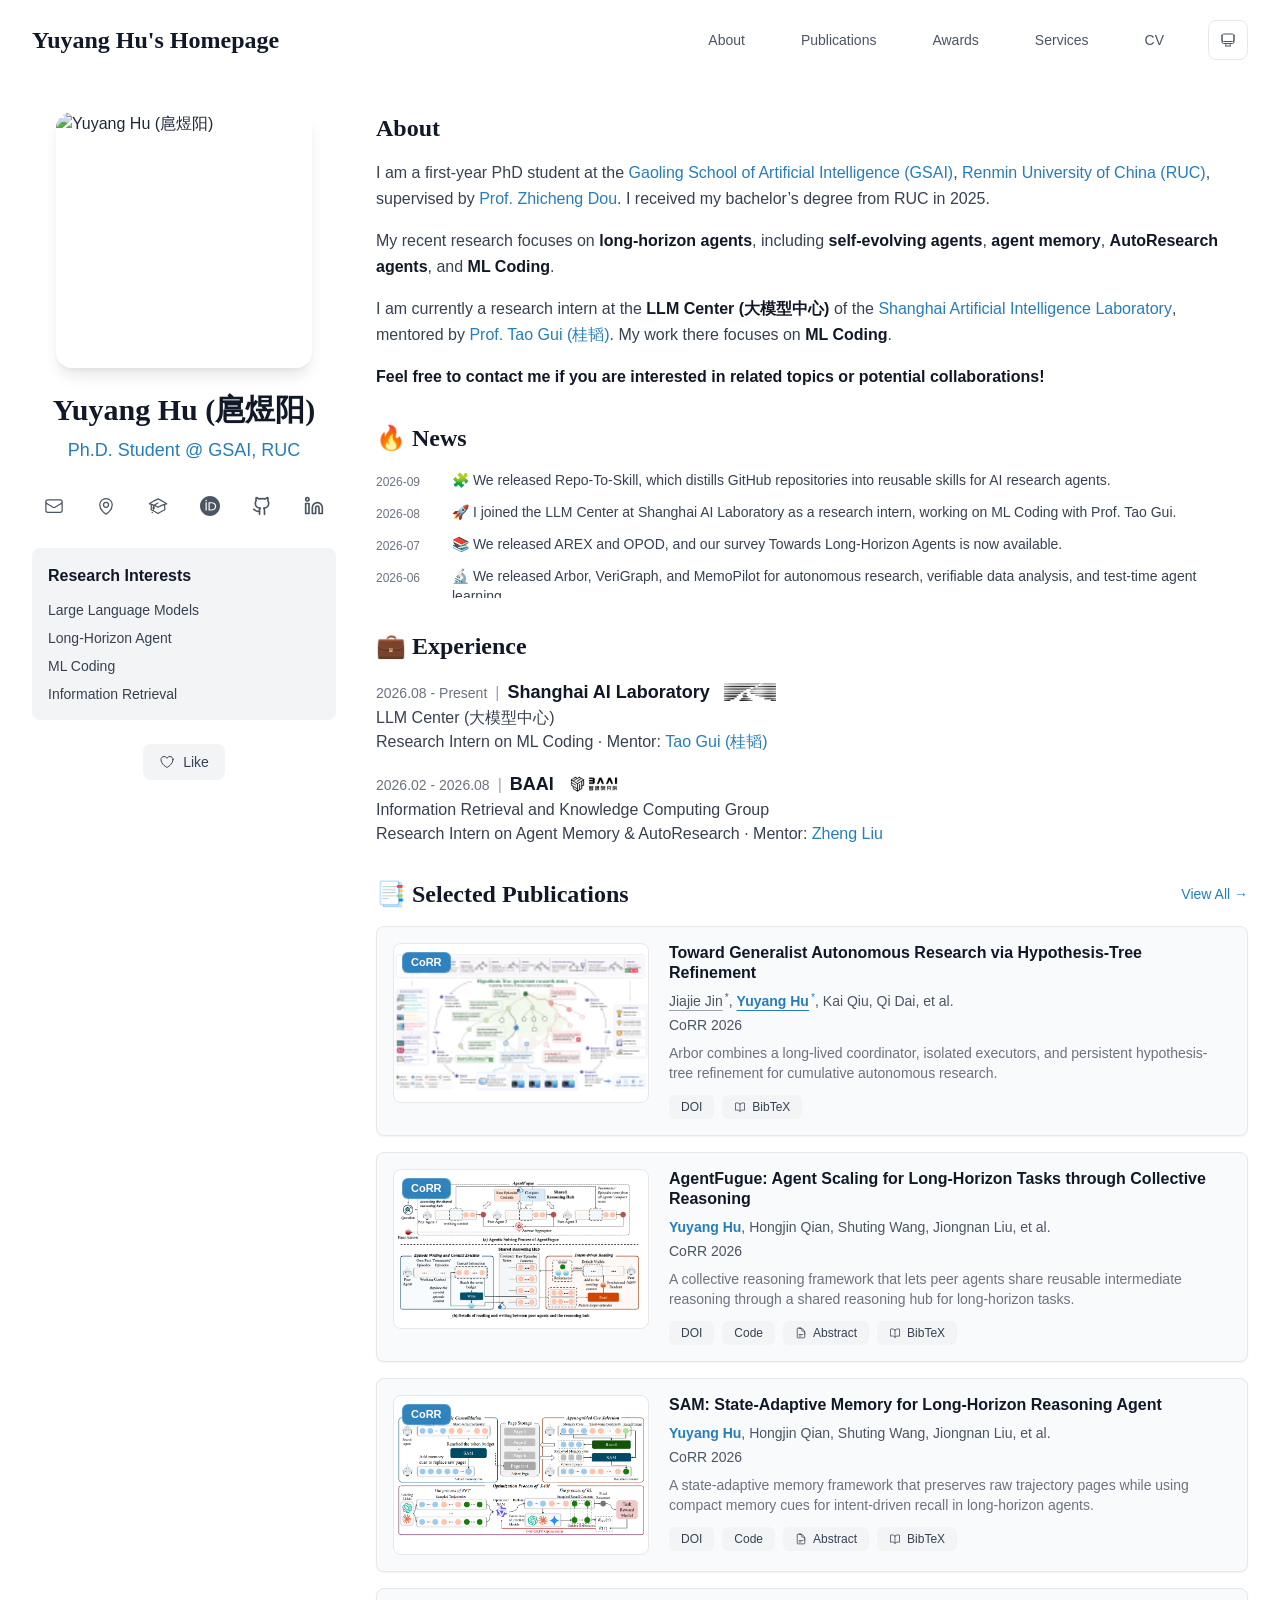
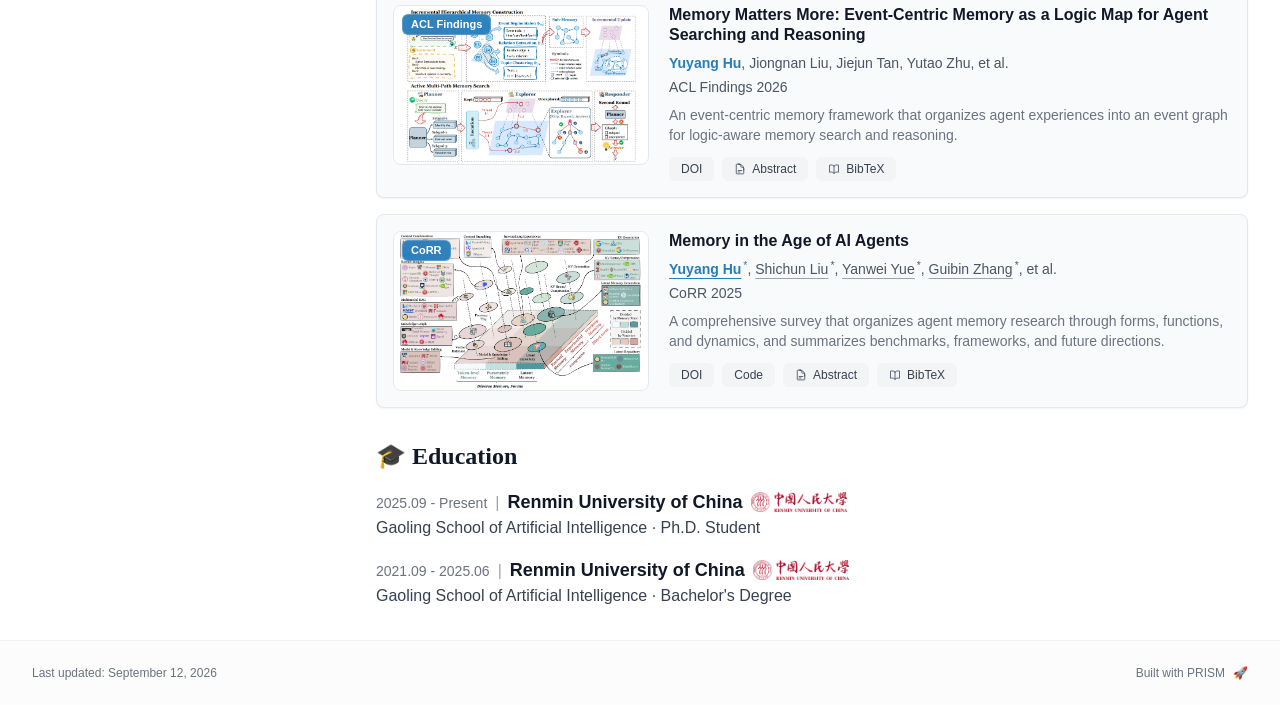
==== commit b1b3e150: "Add publication previews and refresh news" ====
--- a/index.html
+++ b/index.html
@@ -24,4 +24,4 @@
             </script><title>Yuyang Hu&#x27;s Homepage</title><meta name="description" content="PhD student at Gaoling School of Artificial Intelligence, Renmin University of China."/><meta name="author" content="Yuyang Hu (扈煜阳)"/><meta name="keywords" content="Yuyang Hu (扈煜阳),PhD,Research,"/><meta name="creator" content="Yuyang Hu (扈煜阳)"/><meta name="publisher" content="Yuyang Hu (扈煜阳)"/><meta property="og:title" content="Yuyang Hu&#x27;s Homepage"/><meta property="og:description" content="PhD student at Gaoling School of Artificial Intelligence, Renmin University of China."/><meta property="og:site_name" content="Yuyang Hu (扈煜阳)&#x27;s Academic Website"/><meta property="og:locale" content="en_US"/><meta property="og:type" content="website"/><meta name="twitter:card" content="summary"/><meta name="twitter:title" content="Yuyang Hu&#x27;s Homepage"/><meta name="twitter:description" content="PhD student at Gaoling School of Artificial Intelligence, Renmin University of China."/><link rel="icon" href="/favicon.png"/><script>document.querySelectorAll('body link[rel="icon"], body link[rel="apple-touch-icon"]').forEach(el => document.head.appendChild(el))</script><script src="/_next/static/chunks/polyfills-42372ed130431b0a.js" noModule=""></script></head><body class="font-sans antialiased"><div style="visibility:hidden"><nav class="fixed top-0 left-0 right-0 z-50" data-headlessui-state=""><div class="transition-all duration-300 ease-out bg-transparent" style="transform:translateY(-100px)"><div class="max-w-7xl mx-auto px-4 sm:px-6 lg:px-8"><div class="flex justify-between items-center h-16 lg:h-20"><div class="flex-shrink-0" tabindex="0"><a class="text-xl lg:text-2xl font-serif font-semibold text-primary hover:text-accent transition-colors duration-200" href="/">Yuyang Hu&#x27;s Homepage</a></div><div class="hidden lg:block"><div class="ml-10 flex items-center space-x-8"><div class="flex items-baseline space-x-8"><a class="relative px-3 py-2 text-sm font-medium transition-all duration-200 rounded hover:bg-accent/10 hover:shadow-sm text-primary" href="/"><span class="relative z-10">About</span><div class="absolute inset-0 bg-accent/10 rounded-lg"></div></a><a class="relative px-3 py-2 text-sm font-medium transition-all duration-200 rounded hover:bg-accent/10 hover:shadow-sm text-neutral-600 hover:text-primary" href="/publications/"><span class="relative z-10">Publications</span></a><a class="relative px-3 py-2 text-sm font-medium transition-all duration-200 rounded hover:bg-accent/10 hover:shadow-sm text-neutral-600 hover:text-primary" href="/awards/"><span class="relative z-10">Awards</span></a><a class="relative px-3 py-2 text-sm font-medium transition-all duration-200 rounded hover:bg-accent/10 hover:shadow-sm text-neutral-600 hover:text-primary" href="/services/"><span class="relative z-10">Services</span></a><a class="relative px-3 py-2 text-sm font-medium transition-all duration-200 rounded hover:bg-accent/10 hover:shadow-sm text-neutral-600 hover:text-primary" href="/cv/"><span class="relative z-10">CV</span></a></div><div class="flex items-center justify-center w-10 h-10 rounded-lg border border-neutral-200 dark:border-[rgba(148,163,184,0.24)] bg-background dark:bg-neutral-800"><div class="w-4 h-4 rounded-full bg-neutral-300 animate-pulse"></div></div></div></div><div class="lg:hidden flex items-center space-x-2"><div class="flex items-center justify-center w-10 h-10 rounded-lg border border-neutral-200 dark:border-[rgba(148,163,184,0.24)] bg-background dark:bg-neutral-800"><div class="w-4 h-4 rounded-full bg-neutral-300 animate-pulse"></div></div><button class="inline-flex items-center justify-center p-2 rounded-md text-neutral-600 hover:text-primary hover:bg-neutral-100 dark:hover:bg-neutral-800 focus:outline-none focus:ring-2 focus:ring-inset focus:ring-accent transition-colors duration-200" id="headlessui-disclosure-button-«R5pdb»" type="button" aria-expanded="false" data-headlessui-state=""><span class="sr-only">Open main menu</span><div><svg xmlns="http://www.w3.org/2000/svg" fill="none" viewBox="0 0 24 24" stroke-width="1.5" stroke="currentColor" aria-hidden="true" data-slot="icon" class="block h-6 w-6"><path stroke-linecap="round" stroke-linejoin="round" d="M3.75 6.75h16.5M3.75 12h16.5m-16.5 5.25h16.5"></path></svg></div></button></div></div></div></div></nav><main class="min-h-screen pt-16 lg:pt-20"><div class="max-w-7xl mx-auto px-4 sm:px-6 lg:px-8 py-8 bg-background min-h-screen"><div class="grid grid-cols-1 lg:grid-cols-[18rem_minmax(0,1fr)] xl:grid-cols-[19rem_minmax(0,1fr)] gap-8 lg:gap-10"><div><div class="sticky top-8" style="opacity:0;transform:translateY(20px)"><div class="w-64 h-64 mx-auto mb-6 rounded-2xl overflow-hidden shadow-lg hover:shadow-xl transition-all duration-200 hover:scale-105"><img alt="Yuyang Hu (扈煜阳)" width="256" height="256" decoding="async" data-nimg="1" class="w-full h-full object-cover object-[32%_center]" style="color:transparent" src="/pic.png"/></div><div class="text-center mb-6"><h1 class="text-3xl font-serif font-bold text-primary mb-2">Yuyang Hu (扈煜阳)</h1><p class="text-lg text-accent font-medium mb-1">Ph.D. Student @ GSAI, RUC</p><p class="text-neutral-600 mb-2"></p></div><div class="flex flex-wrap md:flex-nowrap justify-center gap-3 sm:gap-4 mb-6 relative px-2"><div class="relative"><button class="p-2 sm:p-2 transition-colors duration-200 text-neutral-600 dark:text-neutral-400 hover:text-accent" aria-label="Email"><svg xmlns="http://www.w3.org/2000/svg" fill="none" viewBox="0 0 24 24" stroke-width="1.5" stroke="currentColor" aria-hidden="true" data-slot="icon" class="h-5 w-5"><path stroke-linecap="round" stroke-linejoin="round" d="M21.75 6.75v10.5a2.25 2.25 0 0 1-2.25 2.25h-15a2.25 2.25 0 0 1-2.25-2.25V6.75m19.5 0A2.25 2.25 0 0 0 19.5 4.5h-15a2.25 2.25 0 0 0-2.25 2.25m19.5 0v.243a2.25 2.25 0 0 1-1.07 1.916l-7.5 4.615a2.25 2.25 0 0 1-2.36 0L3.32 8.91a2.25 2.25 0 0 1-1.07-1.916V6.75"></path></svg></button></div><div class="relative"><button class="p-2 sm:p-2 transition-colors duration-200 text-neutral-600 dark:text-neutral-400 hover:text-accent" aria-label="Location"><svg xmlns="http://www.w3.org/2000/svg" fill="none" viewBox="0 0 24 24" stroke-width="1.5" stroke="currentColor" aria-hidden="true" data-slot="icon" class="h-5 w-5"><path stroke-linecap="round" stroke-linejoin="round" d="M15 10.5a3 3 0 1 1-6 0 3 3 0 0 1 6 0Z"></path><path stroke-linecap="round" stroke-linejoin="round" d="M19.5 10.5c0 7.142-7.5 11.25-7.5 11.25S4.5 17.642 4.5 10.5a7.5 7.5 0 1 1 15 0Z"></path></svg></button></div><a href="https://scholar.google.com/citations?hl=en&amp;user=_t-3ipgAAAAJ" target="_blank" rel="noopener noreferrer" class="p-2 sm:p-2 text-neutral-600 dark:text-neutral-400 hover:text-accent transition-colors duration-200" aria-label="Google Scholar"><svg xmlns="http://www.w3.org/2000/svg" fill="none" viewBox="0 0 24 24" stroke-width="1.5" stroke="currentColor" aria-hidden="true" data-slot="icon" class="h-5 w-5"><path stroke-linecap="round" stroke-linejoin="round" d="M4.26 10.147a60.438 60.438 0 0 0-.491 6.347A48.62 48.62 0 0 1 12 20.904a48.62 48.62 0 0 1 8.232-4.41 60.46 60.46 0 0 0-.491-6.347m-15.482 0a50.636 50.636 0 0 0-2.658-.813A59.906 59.906 0 0 1 12 3.493a59.903 59.903 0 0 1 10.399 5.84c-.896.248-1.783.52-2.658.814m-15.482 0A50.717 50.717 0 0 1 12 13.489a50.702 50.702 0 0 1 7.74-3.342M6.75 15a.75.75 0 1 0 0-1.5.75.75 0 0 0 0 1.5Zm0 0v-3.675A55.378 55.378 0 0 1 12 8.443m-7.007 11.55A5.981 5.981 0 0 0 6.75 15.75v-1.5"></path></svg></a><a href="https://orcid.org/0009-0007-2828-1165" target="_blank" rel="noopener noreferrer" class="p-2 sm:p-2 text-neutral-600 dark:text-neutral-400 hover:text-accent transition-colors duration-200" aria-label="ORCID"><svg viewBox="0 0 24 24" fill="currentColor" class="h-5 w-5" xmlns="http://www.w3.org/2000/svg"><path d="M12 0C5.372 0 0 5.372 0 12s5.372 12 12 12 12-5.372 12-12S18.628 0 12 0zM7.369 4.378c.525 0 .947.431.947.947s-.422.947-.947.947a.95.95 0 0 1-.947-.947c0-.525.422-.947.947-.947zm-.722 3.038h1.444v10.041H6.647V7.416zm3.562 0h3.9c3.712 0 5.344 2.653 5.344 5.025 0 2.578-2.016 5.025-5.325 5.025h-3.919V7.416zm1.444 1.303v7.444h2.297c3.272 0 4.022-2.484 4.022-3.722 0-2.016-1.284-3.722-4.097-3.722h-2.222z"></path></svg></a><a href="https://github.com/namespace-ERI" target="_blank" rel="noopener noreferrer" class="p-2 sm:p-2 text-neutral-600 dark:text-neutral-400 hover:text-accent transition-colors duration-200" aria-label="GitHub"><svg xmlns="http://www.w3.org/2000/svg" width="24" height="24" viewBox="0 0 24 24" fill="none" stroke="currentColor" stroke-width="2" stroke-linecap="round" stroke-linejoin="round" class="lucide lucide-github h-5 w-5" aria-hidden="true"><path d="M15 22v-4a4.8 4.8 0 0 0-1-3.5c3 0 6-2 6-5.5.08-1.25-.27-2.48-1-3.5.28-1.15.28-2.35 0-3.5 0 0-1 0-3 1.5-2.64-.5-5.36-.5-8 0C6 2 5 2 5 2c-.3 1.15-.3 2.35 0 3.5A5.403 5.403 0 0 0 4 9c0 3.5 3 5.5 6 5.5-.39.49-.68 1.05-.85 1.65-.17.6-.22 1.23-.15 1.85v4"></path><path d="M9 18c-4.51 2-5-2-7-2"></path></svg></a><a href="https://www.linkedin.com/in/%E7%85%9C%E9%98%B3-%E6%89%88-379109302/" target="_blank" rel="noopener noreferrer" class="p-2 sm:p-2 text-neutral-600 dark:text-neutral-400 hover:text-accent transition-colors duration-200" aria-label="LinkedIn"><svg xmlns="http://www.w3.org/2000/svg" width="24" height="24" viewBox="0 0 24 24" fill="none" stroke="currentColor" stroke-width="2" stroke-linecap="round" stroke-linejoin="round" class="lucide lucide-linkedin h-5 w-5" aria-hidden="true"><path d="M16 8a6 6 0 0 1 6 6v7h-4v-7a2 2 0 0 0-2-2 2 2 0 0 0-2 2v7h-4v-7a6 6 0 0 1 6-6z"></path><rect width="4" height="12" x="2" y="9"></rect><circle cx="4" cy="4" r="2"></circle></svg></a></div><div class="bg-neutral-100 dark:bg-neutral-800 rounded-lg p-4 mb-6 hover:shadow-lg transition-all duration-200 hover:scale-[1.02]"><h3 class="font-semibold text-primary mb-3">Research Interests</h3><div class="space-y-2 text-sm text-neutral-700 dark:text-neutral-500"><div>Large Language Models</div><div>Long-Horizon Agent</div><div>ML Coding</div><div>Information Retrieval</div></div></div><div class="flex justify-center"><div class="relative"><button class="flex items-center space-x-2 px-4 py-2 rounded-lg font-medium text-sm transition-all duration-200 bg-neutral-100 dark:bg-neutral-800 text-neutral-700 dark:text-neutral-500 hover:bg-red-50 dark:hover:bg-red-900/20 hover:text-red-600 dark:hover:text-red-400 cursor-pointer" tabindex="0"><svg xmlns="http://www.w3.org/2000/svg" fill="none" viewBox="0 0 24 24" stroke-width="1.5" stroke="currentColor" aria-hidden="true" data-slot="icon" class="h-4 w-4"><path stroke-linecap="round" stroke-linejoin="round" d="M21 8.25c0-2.485-2.099-4.5-4.688-4.5-1.935 0-3.597 1.126-4.312 2.733-.715-1.607-2.377-2.733-4.313-2.733C5.1 3.75 3 5.765 3 8.25c0 7.22 9 12 9 12s9-4.78 9-12Z"></path></svg><span>Like</span></button></div></div></div></div><div class="min-w-0 space-y-8"><section id="about" class="scroll-mt-24 space-y-8"><section style="opacity:0;transform:translateY(20px)"><h2 class="text-2xl font-serif font-bold text-primary mb-4">About</h2><div class="text-neutral-700 dark:text-neutral-600 leading-relaxed"><p class="mb-4 last:mb-0">I am a first-year PhD student at the <a href="http://ai.ruc.edu.cn/" node="[object Object]" target="_blank" rel="noopener noreferrer" class="text-accent font-medium transition-all duration-200 rounded hover:bg-accent/10 hover:shadow-sm">Gaoling School of Artificial Intelligence (GSAI)</a>, <a href="https://www.ruc.edu.cn/" node="[object Object]" target="_blank" rel="noopener noreferrer" class="text-accent font-medium transition-all duration-200 rounded hover:bg-accent/10 hover:shadow-sm">Renmin University of China (RUC)</a>, supervised by <a href="http://playbigdata.ruc.edu.cn/dou/" node="[object Object]" target="_blank" rel="noopener noreferrer" class="text-accent font-medium transition-all duration-200 rounded hover:bg-accent/10 hover:shadow-sm">Prof. Zhicheng Dou</a>. I received my bachelor’s degree from RUC in 2025.</p>
 <p class="mb-4 last:mb-0">My recent research focuses on <strong class="font-semibold text-primary">long-horizon agents</strong>, including <strong class="font-semibold text-primary">self-evolving agents</strong>, <strong class="font-semibold text-primary">agent memory</strong>, <strong class="font-semibold text-primary">AutoResearch agents</strong>, and <strong class="font-semibold text-primary">ML Coding</strong>.</p>
 <p class="mb-4 last:mb-0">I am currently a research intern at the <strong class="font-semibold text-primary">LLM Center (大模型中心)</strong> of the <a href="https://www.shlab.org.cn/" node="[object Object]" target="_blank" rel="noopener noreferrer" class="text-accent font-medium transition-all duration-200 rounded hover:bg-accent/10 hover:shadow-sm">Shanghai Artificial Intelligence Laboratory</a>, mentored by <a href="https://guitaowufeng.github.io/" node="[object Object]" target="_blank" rel="noopener noreferrer" class="text-accent font-medium transition-all duration-200 rounded hover:bg-accent/10 hover:shadow-sm">Prof. Tao Gui (桂韬)</a>. My work there focuses on <strong class="font-semibold text-primary">ML Coding</strong>.</p>
-<p class="mb-4 last:mb-0"><strong class="font-semibold text-primary">Feel free to contact me if you are interested in related topics or potential collaborations!</strong></p></div></section><section style="opacity:0;transform:translateY(20px)"><h2 class="text-2xl font-serif font-bold text-primary mb-4">🔥 News</h2><div class="max-h-32 space-y-3 overflow-y-auto pr-2"><div class="flex items-start space-x-3"><span class="text-xs text-neutral-500 mt-1 w-16 flex-shrink-0">2026-09</span><p class="text-sm text-neutral-700">We released Repo-To-Skill, which distills GitHub repositories into reusable skills for AI research agents.</p></div><div class="flex items-start space-x-3"><span class="text-xs text-neutral-500 mt-1 w-16 flex-shrink-0">2026-08</span><p class="text-sm text-neutral-700">I joined the LLM Center at Shanghai AI Laboratory as a research intern, working on ML Coding with Prof. Tao Gui.</p></div><div class="flex items-start space-x-3"><span class="text-xs text-neutral-500 mt-1 w-16 flex-shrink-0">2026-07</span><p class="text-sm text-neutral-700">We released AREX and OPOD, and our survey Towards Long-Horizon Agents is now available.</p></div><div class="flex items-start space-x-3"><span class="text-xs text-neutral-500 mt-1 w-16 flex-shrink-0">2026-06</span><p class="text-sm text-neutral-700">We released Arbor, VeriGraph, and MemoPilot for autonomous research, verifiable data analysis, and test-time agent learning.</p></div><div class="flex items-start space-x-3"><span class="text-xs text-neutral-500 mt-1 w-16 flex-shrink-0">2026-05</span><p class="text-sm text-neutral-700">We released AgentFugue, SAM, and our work on defending agentic harnesses against persistent-control attacks.</p></div><div class="flex items-start space-x-3"><span class="text-xs text-neutral-500 mt-1 w-16 flex-shrink-0">2026-04</span><p class="text-sm text-neutral-700">CompassMem was accepted to ACL 2026 Findings. 🎉</p></div><div class="flex items-start space-x-3"><span class="text-xs text-neutral-500 mt-1 w-16 flex-shrink-0">2026-03</span><p class="text-sm text-neutral-700">Our MemSifter paper is now available on arXiv.</p></div><div class="flex items-start space-x-3"><span class="text-xs text-neutral-500 mt-1 w-16 flex-shrink-0">2026-02</span><p class="text-sm text-neutral-700">I started a research internship at the Information Retrieval and Knowledge Computing Group, BAAI.</p></div><div class="flex items-start space-x-3"><span class="text-xs text-neutral-500 mt-1 w-16 flex-shrink-0">2025-12</span><p class="text-sm text-neutral-700">We released Memory in the Age of AI Agents, a survey on agent memory.</p></div><div class="flex items-start space-x-3"><span class="text-xs text-neutral-500 mt-1 w-16 flex-shrink-0">2025-06</span><p class="text-sm text-neutral-700">Graduated from RUC GSAI with a bachelor&#x27;s degree. 🎓</p></div></div></section><section style="opacity:0;transform:translateY(20px)"><h2 class="text-2xl font-serif font-bold text-primary mb-4">💼 Experience</h2><div class="space-y-4"><div class="min-w-0"><div class="flex flex-col gap-1 sm:flex-row sm:items-baseline sm:gap-2"><span class="text-sm font-medium text-neutral-500">2026.08 - Present</span><span class="hidden text-neutral-400 sm:inline">|</span><span class="inline-flex flex-wrap items-center gap-2 text-lg font-semibold text-primary"><span>Shanghai AI Laboratory</span><span class="inline-flex h-5 w-16 items-center justify-center overflow-hidden rounded bg-white px-1.5 align-middle dark:bg-black"><img alt="Shanghai AI Laboratory logo" loading="lazy" width="64" height="20" decoding="async" data-nimg="1" class="h-full w-full object-contain invert dark:invert-0" style="color:transparent" src="/shanghai-ai-lab.webp"/></span></span></div><p class="text-base text-neutral-700 dark:text-neutral-400">LLM Center (大模型中心)</p><p class="text-base text-neutral-700 dark:text-neutral-400">Research Intern on ML Coding<!-- --> · Mentor: <a href="https://guitaowufeng.github.io/" target="_blank" rel="noopener noreferrer" class="text-accent font-medium transition-all duration-200 rounded hover:bg-accent/10 hover:shadow-sm">Tao Gui (桂韬)</a></p></div><div class="min-w-0"><div class="flex flex-col gap-1 sm:flex-row sm:items-baseline sm:gap-2"><span class="text-sm font-medium text-neutral-500">2026.02 - 2026.08</span><span class="hidden text-neutral-400 sm:inline">|</span><span class="inline-flex flex-wrap items-center gap-2 text-lg font-semibold text-primary"><span>BAAI</span><span class="inline-flex h-5 w-16 items-center justify-center overflow-hidden rounded bg-white px-1.5 align-middle dark:bg-black"><img alt="BAAI logo" loading="lazy" width="64" height="20" decoding="async" data-nimg="1" class="h-full w-full object-contain invert dark:invert-0" style="color:transparent" src="/BAAI.png"/></span></span></div><p class="text-base text-neutral-700 dark:text-neutral-400">Information Retrieval and Knowledge Computing Group</p><p class="text-base text-neutral-700 dark:text-neutral-400">Research Intern on Agent Memory &amp; AutoResearch<!-- --> · Mentor: <a href="https://scholar.google.com/citations?user=k2SF4M0AAAAJ&amp;hl=en&amp;oi=ao" target="_blank" rel="noopener noreferrer" class="text-accent font-medium transition-all duration-200 rounded hover:bg-accent/10 hover:shadow-sm">Zheng Liu</a></p></div></div></section><section style="opacity:0;transform:translateY(20px)"><div class="flex items-center justify-between mb-4"><h2 class="text-2xl font-serif font-bold text-primary">📑 Selected Publications</h2><a class="text-accent hover:text-accent-dark text-sm font-medium transition-all duration-200 rounded hover:bg-accent/10 hover:shadow-sm" href="/publications/">View All →</a></div><div class="space-y-4"><div class="bg-neutral-50 dark:bg-neutral-800 p-4 rounded-lg shadow-sm border border-neutral-200 dark:border-[rgba(148,163,184,0.24)] hover:shadow-lg transition-all duration-200 hover:scale-[1.02]" style="opacity:0;transform:translateY(20px)"><div class="flex flex-col md:flex-row gap-4 md:gap-5"><div class="flex-grow min-w-0"><h3 class="font-semibold text-primary mb-2 leading-tight"><a href="https://arxiv.org/abs/2606.11926" target="_blank" rel="noopener noreferrer" class="hover:text-accent transition-colors">Toward Generalist Autonomous Research via Hypothesis-Tree Refinement</a></h3><p class="text-sm text-neutral-600 dark:text-neutral-500 mb-1"><span><span class=" underline underline-offset-4 decoration-neutral-400">Jiajie Jin</span><sup class="ml-0.5 text-neutral-600 dark:text-neutral-400">*</sup>, </span><span><span class="font-semibold text-accent underline underline-offset-4 decoration-accent">Yuyang Hu</span><sup class="ml-0.5 text-accent">*</sup>, </span><span><span class=" ">Kai Qiu</span>, </span><span><span class=" ">Qi Dai</span>, </span><span>et al.</span></p><p class="text-sm text-neutral-600 dark:text-neutral-500 mb-2">CoRR<!-- --> <!-- -->2026</p><p class="text-sm text-neutral-500 dark:text-neutral-500 line-clamp-2 mb-3">Arbor combines a long-lived coordinator, isolated executors, and persistent hypothesis-tree refinement for cumulative autonomous research.</p><div class="flex flex-wrap gap-2 mt-auto"><a href="https://doi.org/10.48550/arXiv.2606.11926" target="_blank" rel="noopener noreferrer" class="inline-flex items-center px-3 py-1 rounded-md text-xs font-medium bg-neutral-100 dark:bg-neutral-700 text-neutral-700 dark:text-neutral-300 hover:bg-accent hover:text-white transition-colors">DOI</a><button class="inline-flex items-center px-3 py-1 rounded-md text-xs font-medium transition-colors bg-neutral-100 dark:bg-neutral-700 text-neutral-700 dark:text-neutral-300 hover:bg-accent hover:text-white"><svg xmlns="http://www.w3.org/2000/svg" fill="none" viewBox="0 0 24 24" stroke-width="1.5" stroke="currentColor" aria-hidden="true" data-slot="icon" class="h-3 w-3 mr-1.5"><path stroke-linecap="round" stroke-linejoin="round" d="M12 6.042A8.967 8.967 0 0 0 6 3.75c-1.052 0-2.062.18-3 .512v14.25A8.987 8.987 0 0 1 6 18c2.305 0 4.408.867 6 2.292m0-14.25a8.966 8.966 0 0 1 6-2.292c1.052 0 2.062.18 3 .512v14.25A8.987 8.987 0 0 0 18 18a8.967 8.967 0 0 0-6 2.292m0-14.25v14.25"></path></svg>BibTeX</button></div></div></div></div><div class="bg-neutral-50 dark:bg-neutral-800 p-4 rounded-lg shadow-sm border border-neutral-200 dark:border-[rgba(148,163,184,0.24)] hover:shadow-lg transition-all duration-200 hover:scale-[1.02]" style="opacity:0;transform:translateY(20px)"><div class="flex flex-col md:flex-row gap-4 md:gap-5"><div class="w-full flex-shrink-0 md:w-60 lg:w-64"><div class="relative aspect-[16/10] overflow-hidden rounded-lg border border-neutral-200 bg-white dark:border-neutral-700 dark:bg-neutral-900"><div class="absolute left-2 top-2 z-10 max-w-[85%] truncate rounded-md border border-white/20 bg-accent/95 px-2 py-1 text-[11px] font-semibold leading-none text-white shadow-sm backdrop-blur-sm">CoRR</div><img alt="AgentFugue: Agent Scaling for Long-Horizon Tasks through Collective Reasoning" loading="lazy" decoding="async" data-nimg="fill" class="object-contain" style="position:absolute;height:100%;width:100%;left:0;top:0;right:0;bottom:0;color:transparent" src="/papers/AgentFugue.png"/></div></div><div class="flex-grow min-w-0"><h3 class="font-semibold text-primary mb-2 leading-tight"><a href="https://arxiv.org/abs/2605.24486" target="_blank" rel="noopener noreferrer" class="hover:text-accent transition-colors">AgentFugue: Agent Scaling for Long-Horizon Tasks through Collective Reasoning</a></h3><p class="text-sm text-neutral-600 dark:text-neutral-500 mb-1"><span><span class="font-semibold text-accent ">Yuyang Hu</span>, </span><span><span class=" ">Hongjin Qian</span>, </span><span><span class=" ">Shuting Wang</span>, </span><span><span class=" ">Jiongnan Liu</span>, </span><span>et al.</span></p><p class="text-sm text-neutral-600 dark:text-neutral-500 mb-2">CoRR<!-- --> <!-- -->2026</p><p class="text-sm text-neutral-500 dark:text-neutral-500 line-clamp-2 mb-3">A collective reasoning framework that lets peer agents share reusable intermediate reasoning through a shared reasoning hub for long-horizon tasks.</p><div class="flex flex-wrap gap-2 mt-auto"><a href="https://doi.org/10.48550/arXiv.2605.24486" target="_blank" rel="noopener noreferrer" class="inline-flex items-center px-3 py-1 rounded-md text-xs font-medium bg-neutral-100 dark:bg-neutral-700 text-neutral-700 dark:text-neutral-300 hover:bg-accent hover:text-white transition-colors">DOI</a><a href="https://github.com/qhjqhj00/cabeza" target="_blank" rel="noopener noreferrer" class="inline-flex items-center px-3 py-1 rounded-md text-xs font-medium bg-neutral-100 dark:bg-neutral-700 text-neutral-700 dark:text-neutral-300 hover:bg-accent hover:text-white transition-colors">Code</a><button class="inline-flex items-center px-3 py-1 rounded-md text-xs font-medium transition-colors bg-neutral-100 dark:bg-neutral-700 text-neutral-700 dark:text-neutral-300 hover:bg-accent hover:text-white"><svg xmlns="http://www.w3.org/2000/svg" fill="none" viewBox="0 0 24 24" stroke-width="1.5" stroke="currentColor" aria-hidden="true" data-slot="icon" class="h-3 w-3 mr-1.5"><path stroke-linecap="round" stroke-linejoin="round" d="M19.5 14.25v-2.625a3.375 3.375 0 0 0-3.375-3.375h-1.5A1.125 1.125 0 0 1 13.5 7.125v-1.5a3.375 3.375 0 0 0-3.375-3.375H8.25m0 12.75h7.5m-7.5 3H12M10.5 2.25H5.625c-.621 0-1.125.504-1.125 1.125v17.25c0 .621.504 1.125 1.125 1.125h12.75c.621 0 1.125-.504 1.125-1.125V11.25a9 9 0 0 0-9-9Z"></path></svg>Abstract</button><button class="inline-flex items-center px-3 py-1 rounded-md text-xs font-medium transition-colors bg-neutral-100 dark:bg-neutral-700 text-neutral-700 dark:text-neutral-300 hover:bg-accent hover:text-white"><svg xmlns="http://www.w3.org/2000/svg" fill="none" viewBox="0 0 24 24" stroke-width="1.5" stroke="currentColor" aria-hidden="true" data-slot="icon" class="h-3 w-3 mr-1.5"><path stroke-linecap="round" stroke-linejoin="round" d="M12 6.042A8.967 8.967 0 0 0 6 3.75c-1.052 0-2.062.18-3 .512v14.25A8.987 8.987 0 0 1 6 18c2.305 0 4.408.867 6 2.292m0-14.25a8.966 8.966 0 0 1 6-2.292c1.052 0 2.062.18 3 .512v14.25A8.987 8.987 0 0 0 18 18a8.967 8.967 0 0 0-6 2.292m0-14.25v14.25"></path></svg>BibTeX</button></div></div></div></div><div class="bg-neutral-50 dark:bg-neutral-800 p-4 rounded-lg shadow-sm border border-neutral-200 dark:border-[rgba(148,163,184,0.24)] hover:shadow-lg transition-all duration-200 hover:scale-[1.02]" style="opacity:0;transform:translateY(20px)"><div class="flex flex-col md:flex-row gap-4 md:gap-5"><div class="w-full flex-shrink-0 md:w-60 lg:w-64"><div class="relative aspect-[16/10] overflow-hidden rounded-lg border border-neutral-200 bg-white dark:border-neutral-700 dark:bg-neutral-900"><div class="absolute left-2 top-2 z-10 max-w-[85%] truncate rounded-md border border-white/20 bg-accent/95 px-2 py-1 text-[11px] font-semibold leading-none text-white shadow-sm backdrop-blur-sm">CoRR</div><img alt="SAM: State-Adaptive Memory for Long-Horizon Reasoning Agent" loading="lazy" decoding="async" data-nimg="fill" class="object-contain" style="position:absolute;height:100%;width:100%;left:0;top:0;right:0;bottom:0;color:transparent" src="/papers/SAM.png"/></div></div><div class="flex-grow min-w-0"><h3 class="font-semibold text-primary mb-2 leading-tight"><a href="https://arxiv.org/abs/2605.24468" target="_blank" rel="noopener noreferrer" class="hover:text-accent transition-colors">SAM: State-Adaptive Memory for Long-Horizon Reasoning Agent</a></h3><p class="text-sm text-neutral-600 dark:text-neutral-500 mb-1"><span><span class="font-semibold text-accent ">Yuyang Hu</span>, </span><span><span class=" ">Hongjin Qian</span>, </span><span><span class=" ">Shuting Wang</span>, </span><span><span class=" ">Jiongnan Liu</span>, </span><span>et al.</span></p><p class="text-sm text-neutral-600 dark:text-neutral-500 mb-2">CoRR<!-- --> <!-- -->2026</p><p class="text-sm text-neutral-500 dark:text-neutral-500 line-clamp-2 mb-3">A state-adaptive memory framework that preserves raw trajectory pages while using compact memory cues for intent-driven recall in long-horizon agents.</p><div class="flex flex-wrap gap-2 mt-auto"><a href="https://doi.org/10.48550/arXiv.2605.24468" target="_blank" rel="noopener noreferrer" class="inline-flex items-center px-3 py-1 rounded-md text-xs font-medium bg-neutral-100 dark:bg-neutral-700 text-neutral-700 dark:text-neutral-300 hover:bg-accent hover:text-white transition-colors">DOI</a><a href="https://github.com/qhjqhj00/cabeza" target="_blank" rel="noopener noreferrer" class="inline-flex items-center px-3 py-1 rounded-md text-xs font-medium bg-neutral-100 dark:bg-neutral-700 text-neutral-700 dark:text-neutral-300 hover:bg-accent hover:text-white transition-colors">Code</a><button class="inline-flex items-center px-3 py-1 rounded-md text-xs font-medium transition-colors bg-neutral-100 dark:bg-neutral-700 text-neutral-700 dark:text-neutral-300 hover:bg-accent hover:text-white"><svg xmlns="http://www.w3.org/2000/svg" fill="none" viewBox="0 0 24 24" stroke-width="1.5" stroke="currentColor" aria-hidden="true" data-slot="icon" class="h-3 w-3 mr-1.5"><path stroke-linecap="round" stroke-linejoin="round" d="M19.5 14.25v-2.625a3.375 3.375 0 0 0-3.375-3.375h-1.5A1.125 1.125 0 0 1 13.5 7.125v-1.5a3.375 3.375 0 0 0-3.375-3.375H8.25m0 12.75h7.5m-7.5 3H12M10.5 2.25H5.625c-.621 0-1.125.504-1.125 1.125v17.25c0 .621.504 1.125 1.125 1.125h12.75c.621 0 1.125-.504 1.125-1.125V11.25a9 9 0 0 0-9-9Z"></path></svg>Abstract</button><button class="inline-flex items-center px-3 py-1 rounded-md text-xs font-medium transition-colors bg-neutral-100 dark:bg-neutral-700 text-neutral-700 dark:text-neutral-300 hover:bg-accent hover:text-white"><svg xmlns="http://www.w3.org/2000/svg" fill="none" viewBox="0 0 24 24" stroke-width="1.5" stroke="currentColor" aria-hidden="true" data-slot="icon" class="h-3 w-3 mr-1.5"><path stroke-linecap="round" stroke-linejoin="round" d="M12 6.042A8.967 8.967 0 0 0 6 3.75c-1.052 0-2.062.18-3 .512v14.25A8.987 8.987 0 0 1 6 18c2.305 0 4.408.867 6 2.292m0-14.25a8.966 8.966 0 0 1 6-2.292c1.052 0 2.062.18 3 .512v14.25A8.987 8.987 0 0 0 18 18a8.967 8.967 0 0 0-6 2.292m0-14.25v14.25"></path></svg>BibTeX</button></div></div></div></div><div class="bg-neutral-50 dark:bg-neutral-800 p-4 rounded-lg shadow-sm border border-neutral-200 dark:border-[rgba(148,163,184,0.24)] hover:shadow-lg transition-all duration-200 hover:scale-[1.02]" style="opacity:0;transform:translateY(20px)"><div class="flex flex-col md:flex-row gap-4 md:gap-5"><div class="w-full flex-shrink-0 md:w-60 lg:w-64"><div class="relative aspect-[16/10] overflow-hidden rounded-lg border border-neutral-200 bg-white dark:border-neutral-700 dark:bg-neutral-900"><div class="absolute left-2 top-2 z-10 max-w-[85%] truncate rounded-md border border-white/20 bg-accent/95 px-2 py-1 text-[11px] font-semibold leading-none text-white shadow-sm backdrop-blur-sm">ACL Findings</div><img alt="Memory Matters More: Event-Centric Memory as a Logic Map for Agent Searching and Reasoning" loading="lazy" decoding="async" data-nimg="fill" class="object-contain" style="position:absolute;height:100%;width:100%;left:0;top:0;right:0;bottom:0;color:transparent" src="/papers/CompassMem.png"/></div></div><div class="flex-grow min-w-0"><h3 class="font-semibold text-primary mb-2 leading-tight"><a href="https://arxiv.org/abs/2601.04726" target="_blank" rel="noopener noreferrer" class="hover:text-accent transition-colors">Memory Matters More: Event-Centric Memory as a Logic Map for Agent Searching and Reasoning</a></h3><p class="text-sm text-neutral-600 dark:text-neutral-500 mb-1"><span><span class="font-semibold text-accent ">Yuyang Hu</span>, </span><span><span class=" ">Jiongnan Liu</span>, </span><span><span class=" ">Jiejun Tan</span>, </span><span><span class=" ">Yutao Zhu</span>, </span><span>et al.</span></p><p class="text-sm text-neutral-600 dark:text-neutral-500 mb-2">ACL Findings<!-- --> <!-- -->2026</p><p class="text-sm text-neutral-500 dark:text-neutral-500 line-clamp-2 mb-3">An event-centric memory framework that organizes agent experiences into an event graph for logic-aware memory search and reasoning.</p><div class="flex flex-wrap gap-2 mt-auto"><a href="https://doi.org/10.48550/arXiv.2601.04726" target="_blank" rel="noopener noreferrer" class="inline-flex items-center px-3 py-1 rounded-md text-xs font-medium bg-neutral-100 dark:bg-neutral-700 text-neutral-700 dark:text-neutral-300 hover:bg-accent hover:text-white transition-colors">DOI</a><button class="inline-flex items-center px-3 py-1 rounded-md text-xs font-medium transition-colors bg-neutral-100 dark:bg-neutral-700 text-neutral-700 dark:text-neutral-300 hover:bg-accent hover:text-white"><svg xmlns="http://www.w3.org/2000/svg" fill="none" viewBox="0 0 24 24" stroke-width="1.5" stroke="currentColor" aria-hidden="true" data-slot="icon" class="h-3 w-3 mr-1.5"><path stroke-linecap="round" stroke-linejoin="round" d="M19.5 14.25v-2.625a3.375 3.375 0 0 0-3.375-3.375h-1.5A1.125 1.125 0 0 1 13.5 7.125v-1.5a3.375 3.375 0 0 0-3.375-3.375H8.25m0 12.75h7.5m-7.5 3H12M10.5 2.25H5.625c-.621 0-1.125.504-1.125 1.125v17.25c0 .621.504 1.125 1.125 1.125h12.75c.621 0 1.125-.504 1.125-1.125V11.25a9 9 0 0 0-9-9Z"></path></svg>Abstract</button><button class="inline-flex items-center px-3 py-1 rounded-md text-xs font-medium transition-colors bg-neutral-100 dark:bg-neutral-700 text-neutral-700 dark:text-neutral-300 hover:bg-accent hover:text-white"><svg xmlns="http://www.w3.org/2000/svg" fill="none" viewBox="0 0 24 24" stroke-width="1.5" stroke="currentColor" aria-hidden="true" data-slot="icon" class="h-3 w-3 mr-1.5"><path stroke-linecap="round" stroke-linejoin="round" d="M12 6.042A8.967 8.967 0 0 0 6 3.75c-1.052 0-2.062.18-3 .512v14.25A8.987 8.987 0 0 1 6 18c2.305 0 4.408.867 6 2.292m0-14.25a8.966 8.966 0 0 1 6-2.292c1.052 0 2.062.18 3 .512v14.25A8.987 8.987 0 0 0 18 18a8.967 8.967 0 0 0-6 2.292m0-14.25v14.25"></path></svg>BibTeX</button></div></div></div></div><div class="bg-neutral-50 dark:bg-neutral-800 p-4 rounded-lg shadow-sm border border-neutral-200 dark:border-[rgba(148,163,184,0.24)] hover:shadow-lg transition-all duration-200 hover:scale-[1.02]" style="opacity:0;transform:translateY(20px)"><div class="flex flex-col md:flex-row gap-4 md:gap-5"><div class="w-full flex-shrink-0 md:w-60 lg:w-64"><div class="relative aspect-[16/10] overflow-hidden rounded-lg border border-neutral-200 bg-white dark:border-neutral-700 dark:bg-neutral-900"><div class="absolute left-2 top-2 z-10 max-w-[85%] truncate rounded-md border border-white/20 bg-accent/95 px-2 py-1 text-[11px] font-semibold leading-none text-white shadow-sm backdrop-blur-sm">CoRR</div><img alt="Memory in the Age of AI Agents" loading="lazy" decoding="async" data-nimg="fill" class="object-contain" style="position:absolute;height:100%;width:100%;left:0;top:0;right:0;bottom:0;color:transparent" src="/papers/memorysurvey.png"/></div></div><div class="flex-grow min-w-0"><h3 class="font-semibold text-primary mb-2 leading-tight"><a href="https://arxiv.org/abs/2512.13564" target="_blank" rel="noopener noreferrer" class="hover:text-accent transition-colors">Memory in the Age of AI Agents</a></h3><p class="text-sm text-neutral-600 dark:text-neutral-500 mb-1"><span><span class="font-semibold text-accent underline underline-offset-4 decoration-accent">Yuyang Hu</span><sup class="ml-0.5 text-accent">*</sup>, </span><span><span class=" underline underline-offset-4 decoration-neutral-400">Shichun Liu</span><sup class="ml-0.5 text-neutral-600 dark:text-neutral-400">*</sup>, </span><span><span class=" underline underline-offset-4 decoration-neutral-400">Yanwei Yue</span><sup class="ml-0.5 text-neutral-600 dark:text-neutral-400">*</sup>, </span><span><span class=" underline underline-offset-4 decoration-neutral-400">Guibin Zhang</span><sup class="ml-0.5 text-neutral-600 dark:text-neutral-400">*</sup>, </span><span>et al.</span></p><p class="text-sm text-neutral-600 dark:text-neutral-500 mb-2">CoRR<!-- --> <!-- -->2025</p><p class="text-sm text-neutral-500 dark:text-neutral-500 line-clamp-2 mb-3">A comprehensive survey that organizes agent memory research through forms, functions, and dynamics, and summarizes benchmarks, frameworks, and future directions.</p><div class="flex flex-wrap gap-2 mt-auto"><a href="https://doi.org/10.48550/arXiv.2512.13564" target="_blank" rel="noopener noreferrer" class="inline-flex items-center px-3 py-1 rounded-md text-xs font-medium bg-neutral-100 dark:bg-neutral-700 text-neutral-700 dark:text-neutral-300 hover:bg-accent hover:text-white transition-colors">DOI</a><a href="https://github.com/Shichun-Liu/Agent-Memory-Paper-List" target="_blank" rel="noopener noreferrer" class="inline-flex items-center px-3 py-1 rounded-md text-xs font-medium bg-neutral-100 dark:bg-neutral-700 text-neutral-700 dark:text-neutral-300 hover:bg-accent hover:text-white transition-colors">Code</a><button class="inline-flex items-center px-3 py-1 rounded-md text-xs font-medium transition-colors bg-neutral-100 dark:bg-neutral-700 text-neutral-700 dark:text-neutral-300 hover:bg-accent hover:text-white"><svg xmlns="http://www.w3.org/2000/svg" fill="none" viewBox="0 0 24 24" stroke-width="1.5" stroke="currentColor" aria-hidden="true" data-slot="icon" class="h-3 w-3 mr-1.5"><path stroke-linecap="round" stroke-linejoin="round" d="M19.5 14.25v-2.625a3.375 3.375 0 0 0-3.375-3.375h-1.5A1.125 1.125 0 0 1 13.5 7.125v-1.5a3.375 3.375 0 0 0-3.375-3.375H8.25m0 12.75h7.5m-7.5 3H12M10.5 2.25H5.625c-.621 0-1.125.504-1.125 1.125v17.25c0 .621.504 1.125 1.125 1.125h12.75c.621 0 1.125-.504 1.125-1.125V11.25a9 9 0 0 0-9-9Z"></path></svg>Abstract</button><button class="inline-flex items-center px-3 py-1 rounded-md text-xs font-medium transition-colors bg-neutral-100 dark:bg-neutral-700 text-neutral-700 dark:text-neutral-300 hover:bg-accent hover:text-white"><svg xmlns="http://www.w3.org/2000/svg" fill="none" viewBox="0 0 24 24" stroke-width="1.5" stroke="currentColor" aria-hidden="true" data-slot="icon" class="h-3 w-3 mr-1.5"><path stroke-linecap="round" stroke-linejoin="round" d="M12 6.042A8.967 8.967 0 0 0 6 3.75c-1.052 0-2.062.18-3 .512v14.25A8.987 8.987 0 0 1 6 18c2.305 0 4.408.867 6 2.292m0-14.25a8.966 8.966 0 0 1 6-2.292c1.052 0 2.062.18 3 .512v14.25A8.987 8.987 0 0 0 18 18a8.967 8.967 0 0 0-6 2.292m0-14.25v14.25"></path></svg>BibTeX</button></div></div></div></div></div></section><section style="opacity:0;transform:translateY(20px)"><h2 class="text-2xl font-serif font-bold text-primary mb-4">🎓 Education</h2><div class="space-y-4"><div class="min-w-0"><div class="flex flex-col gap-1 sm:flex-row sm:items-baseline sm:gap-2"><span class="text-sm font-medium text-neutral-500">2025.09 - Present</span><span class="hidden text-neutral-400 sm:inline">|</span><span class="inline-flex flex-wrap items-center gap-2 text-lg font-semibold text-primary"><span>Renmin University of China</span><span class="inline-flex h-5 w-24 items-center justify-center overflow-hidden align-middle"><img alt="Renmin University of China logo" loading="lazy" width="100" height="20" decoding="async" data-nimg="1" class="h-full w-full object-contain" style="color:transparent" src="/ruclogo-red.png"/></span></span></div><p class="text-base text-neutral-700 dark:text-neutral-400">Gaoling School of Artificial Intelligence<!-- --> · <!-- -->Ph.D. Student</p></div><div class="min-w-0"><div class="flex flex-col gap-1 sm:flex-row sm:items-baseline sm:gap-2"><span class="text-sm font-medium text-neutral-500">2021.09 - 2025.06</span><span class="hidden text-neutral-400 sm:inline">|</span><span class="inline-flex flex-wrap items-center gap-2 text-lg font-semibold text-primary"><span>Renmin University of China</span><span class="inline-flex h-5 w-24 items-center justify-center overflow-hidden align-middle"><img alt="Renmin University of China logo" loading="lazy" width="100" height="20" decoding="async" data-nimg="1" class="h-full w-full object-contain" style="color:transparent" src="/ruclogo-red.png"/></span></span></div><p class="text-base text-neutral-700 dark:text-neutral-400">Gaoling School of Artificial Intelligence<!-- --> · <!-- -->Bachelor&#x27;s Degree</p></div></div></section></section></div></div></div><!--$--><!--/$--><!--$--><!--/$--></main><footer class="border-t border-neutral-200/50 bg-neutral-50/50 dark:bg-neutral-900/50 dark:border-neutral-700/50"><div class="max-w-7xl mx-auto px-4 sm:px-6 lg:px-8 py-6"><div class="flex flex-col sm:flex-row justify-between items-center gap-2"><p class="text-xs text-neutral-500">Last updated: <!-- -->September 12, 2026</p><p class="text-xs text-neutral-500 flex items-center"><a href="https://github.com/xyjoey/PRISM" target="_blank" rel="noopener noreferrer">Built with PRISM</a><span class="ml-2">🚀</span></p></div></div></footer></div><script src="/_next/static/chunks/webpack-679b75d1c4c2027c.js" async=""></script><script>(self.__next_f=self.__next_f||[]).push([0])</script><script>self.__next_f.push([1,"1:\"$Sreact.fragment\"\n2:I[3719,[\"17\",\"static/chunks/17-9c04c9413a9f9f1f.js\",\"874\",\"static/chunks/874-6cc630662f3664af.js\",\"862\",\"static/chunks/862-15038af301665bb3.js\",\"177\",\"static/chunks/app/layout-0bf0f8c921d31776.js\"],\"ThemeProvider\"]\n3:I[768,[\"17\",\"static/chunks/17-9c04c9413a9f9f1f.js\",\"874\",\"static/chunks/874-6cc630662f3664af.js\",\"862\",\"static/chunks/862-15038af301665bb3.js\",\"177\",\"static/chunks/app/layout-0bf0f8c921d31776.js\"],\"default\"]\n4:I[7555,[],\"\"]\n5:I[1295,[],\"\"]\n6:I[2548,[\"17\",\"static/chunks/17-9c04c9413a9f9f1f.js\",\"874\",\"static/chunks/874-6cc630662f3664af.js\",\"862\",\"static/chunks/862-15038af301665bb3.js\",\"177\",\"static/chunks/app/layout-0bf0f8c921d31776.js\"],\"default\"]\n7:I[7437,[\"17\",\"static/chunks/17-9c04c9413a9f9f1f.js\",\"178\",\"static/chunks/178-595a94b9af1e67b5.js\",\"874\",\"static/chunks/874-6cc630662f3664af.js\",\"748\",\"static/chunks/748-d66c64c80e338e10.js\",\"974\",\"static/chunks/app/page-f730b4a0ac8d65b6.js\"],\"default\"]\n8:I[9507,[\"17\",\"static/chunks/17-9c04c9413a9f9f1f.js\",\"178\",\"static/chunks/178-595a94b9af1e67b5.js\",\"874\",\"static/chunks/874-6cc630662f3664af.js\",\"748\",\"static/chunks/748-d66c64c80e338e10.js\",\"974\",\"static/chunks/app/page-f730b4a0ac8d65b6.js\"],\"default\"]\n9:I[1990,[\"17\",\"static/chunks/17-9c04c9413a9f9f1f.js\",\"178\",\"static/chunks/178-595a94b9af1e67b5.js\",\"874\",\"static/chunks/874-6cc630662f3664af.js\",\"748\",\"static/chunks/748-d66c64c80e338e10.js\",\"974\",\"static/chunks/app/page-f730b4a0ac8d65b6.js\"],\"default\"]\na:I[4876,[\"17\",\"static/chunks/17-9c04c9413a9f9f1f.js\",\"178\",\"static/chunks/178-595a94b9af1e67b5.js\",\"874\",\"static/chunks/874-6cc630662f3664af.js\",\"748\",\"static/chunks/748-d66c64c80e338e10.js\",\"974\",\"static/chunks/app/page-f730b4a0ac8d65b6.js\"],\"default\"]\nb:I[5218,[\"17\",\"static/chunks/17-9c04c9413a9f9f1f.js\",\"178\",\"static/chunks/178-595a94b9af1e67b5.js\",\"874\",\"static/chunks/874-6cc630662f3664af.js\",\"748\",\"static/chunks/748-d66c64c80e338e10.js\",\"974\",\"static/chunks/app/page-f730b4a0ac8d65b6.js\"],\"default\"]\n14:I[2630,[\"17\",\"static/chunks/17-9c04c9413a9f9f1f.js\",\"178\",\"static/chunks/178-59"])</script><script>self.__next_f.push([1,"5a94b9af1e67b5.js\",\"874\",\"static/chunks/874-6cc630662f3664af.js\",\"748\",\"static/chunks/748-d66c64c80e338e10.js\",\"974\",\"static/chunks/app/page-f730b4a0ac8d65b6.js\"],\"default\"]\n15:I[9665,[],\"MetadataBoundary\"]\n17:I[9665,[],\"OutletBoundary\"]\n1a:I[4911,[],\"AsyncMetadataOutlet\"]\n1c:I[9665,[],\"ViewportBoundary\"]\n1e:I[6614,[],\"\"]\n:HL[\"/_next/static/css/4c715bd05269b444.css\",\"style\"]\nc:T543,Recent progress on long-horizon agentic tasks has been driven largely by scaling up individual agents through stronger models, better tools, and more effective scaffolding. In contrast, much less is understood about scaling out: whether multiple peer agents, all targeting the same task, can become an additional source of capability without relying on explicit role specialization or workflow orchestration. We study this question and propose AgentFugue, a collective reasoning framework built around a shared reasoning hub. As peer agents explore the same task in parallel, the hub records concise notes on what each agent has established, attempted, or ruled out, and enables each agent to selectively access what other agents have discovered in a form useful for its current search. This design turns otherwise isolated trajectories into a connected ecology of reusable intermediate reasoning without requiring centralized planning. We instantiate the hub as a plug-in communication layer, trained with supervised fine-tuning and end-to-end reinforcement learning. Across the challenging long-horizon settings we study, AgentFugue improves over strong baselines. Our results suggest that collective reasoning can turn scaling out peer agent systems into a distinct source of capability gains, rather than merely a way of spending more compute.d:T75b,@article{hu2026agentfugue,\n  title = {AgentFugue: Agent Scaling for Long-Horizon Tasks through Collective Reasoning},\n  author = {Yuyang Hu and Hongjin Qian and Shuting Wang and Jiongnan Liu and Tong Zhao and Xiaoxi Li and Zheng Liu and Zhicheng Dou},\n  year = {2026},\n  month = {may},\n  published = {2026-05-"])</script><script>self.__next_f.push([1,"23},\n  journal = {CoRR},\n  volume = {abs/2605.24486},\n  doi = {10.48550/arXiv.2605.24486},\n  url = {https://arxiv.org/abs/2605.24486},\n  eprinttype = {arXiv},\n  eprint = {2605.24486},\n  primaryClass = {cs.AI},\n  abstract = {Recent progress on long-horizon agentic tasks has been driven largely by scaling up individual agents through stronger models, better tools, and more effective scaffolding. In contrast, much less is understood about scaling out: whether multiple peer agents, all targeting the same task, can become an additional source of capability without relying on explicit role specialization or workflow orchestration. We study this question and propose AgentFugue, a collective reasoning framework built around a shared reasoning hub. As peer agents explore the same task in parallel, the hub records concise notes on what each agent has established, attempted, or ruled out, and enables each agent to selectively access what other agents have discovered in a form useful for its current search. This design turns otherwise isolated trajectories into a connected ecology of reusable intermediate reasoning without requiring centralized planning. We instantiate the hub as a plug-in communication layer, trained with supervised fine-tuning and end-to-end reinforcement learning. Across the challenging long-horizon settings we study, AgentFugue improves over strong baselines. Our results suggest that collective reasoning can turn scaling out peer agent systems into a distinct source of capability gains, rather than merely a way of spending more compute.}\n}e:T615,Long-horizon agentic reasoning requires large language models to act over long interaction histories containing thoughts, tool calls, observations, and partial conclusions. The challenge is not merely that these histories grow long, but that information needed for the current decision may be scattered across distant steps and only become relevant later. Existing approaches address this difficulty by truncating the interaction history, compressing it into shorter "])</script><script>self.__next_f.push([1,"surrogates, or retrieving selected parts of it for reuse, but they do not explicitly model how access to past interaction should adapt to the agent's evolving state. We instead cast long-horizon reasoning as a problem of state-adaptive memory. To this end, we propose State-Adaptive Memory (SAM), a standalone framework that consolidates ongoing interaction into compact memory cues while preserving raw trajectory pages for intent-driven recall. These cues are not treated as replacements for history; rather, they serve as lightweight handles that allow the agent to reconstruct temporally distant information according to its current needs, without retraining the underlying backbone. We further optimize the memory module through expert-guided supervision and reinforcement learning, aligning it with trajectory-level utility. Across BrowseComp, BrowseComp-ZH, WideSearch, and HLE, SAM consistently outperforms strong baselines over diverse agent backbones. Our results suggest that explicit memory modeling provides a simple and effective foundation for long-horizon agentic reasoning.f:T81a,"])</script><script>self.__next_f.push([1,"@article{hu2026sam,\n  title = {{SAM}: State-Adaptive Memory for Long-Horizon Reasoning Agent},\n  author = {Yuyang Hu and Hongjin Qian and Shuting Wang and Jiongnan Liu and Ziliang Zhao and Jiejun Tan and Zheng Liu and Zhicheng Dou},\n  year = {2026},\n  month = {may},\n  published = {2026-05-23},\n  journal = {CoRR},\n  volume = {abs/2605.24468},\n  doi = {10.48550/arXiv.2605.24468},\n  url = {https://arxiv.org/abs/2605.24468},\n  eprinttype = {arXiv},\n  eprint = {2605.24468},\n  primaryClass = {cs.AI},\n  abstract = {Long-horizon agentic reasoning requires large language models to act over long interaction histories containing thoughts, tool calls, observations, and partial conclusions. The challenge is not merely that these histories grow long, but that information needed for the current decision may be scattered across distant steps and only become relevant later. Existing approaches address this difficulty by truncating the interaction history, compressing it into shorter surrogates, or retrieving selected parts of it for reuse, but they do not explicitly model how access to past interaction should adapt to the agent's evolving state. We instead cast long-horizon reasoning as a problem of state-adaptive memory. To this end, we propose State-Adaptive Memory~(SAM), a standalone framework that consolidates ongoing interaction into compact memory cues while preserving raw trajectory pages for intent-driven recall. These cues are not treated as replacements for history; rather, they serve as lightweight handles that allow the agent to reconstruct temporally distant information according to its current needs, without retraining the underlying backbone. We further optimize the memory module through expert-guided supervision and reinforcement learning, aligning it with trajectory-level utility. Across BrowseComp, BrowseComp-ZH, WideSearch, and HLE, SAM consistently outperforms strong baselines over diverse agent backbones. Our results suggest that explicit memory modeling provides a simple and effective foundation for long-horizon agentic reasoning.}\n}"])</script><script>self.__next_f.push([1,"10:T5bd,Large language models (LLMs) are increasingly deployed as intelligent agents that reason, plan, and interact with their environments. To effectively scale to long-horizon scenarios, a key capability for such agents is a memory mechanism that can retain, organize, and retrieve past experiences to support downstream decision-making. However, most existing approaches organize and store memories in a flat manner and rely on simple similarity-based retrieval techniques. Even when structured memory is introduced, existing methods often struggle to explicitly capture the logical relationships among experiences or memory units. Moreover, memory access is largely detached from the constructed structure and still depends on shallow semantic retrieval, preventing agents from reasoning logically over long-horizon dependencies. In this work, we propose CompassMem, an event-centric memory framework inspired by Event Segmentation Theory. CompassMem organizes memory as an Event Graph by incrementally segmenting experiences into events and linking them through explicit logical relations. This graph serves as a logic map, enabling agents to perform structured and goal-directed navigation over memory beyond superficial retrieval, progressively gathering valuable memories to support long-horizon reasoning. Experiments on LoCoMo and NarrativeQA demonstrate that CompassMem consistently improves both retrieval and reasoning performance across multiple backbone models.11:T817,"])</script><script>self.__next_f.push([1,"@inproceedings{hu2026memorymatters,\n  title = {Memory Matters More: Event-Centric Memory as a Logic Map for Agent Searching and Reasoning},\n  author = {Yuyang Hu and Jiongnan Liu and Jiejun Tan and Yutao Zhu and Zhicheng Dou},\n  year = {2026},\n  month = {jan},\n  published = {2026-01-08},\n  booktitle = {Findings of the Association for Computational Linguistics: ACL 2026},\n  venue = {ACL Findings},\n  volume = {abs/2601.04726},\n  doi = {10.48550/arXiv.2601.04726},\n  url = {https://arxiv.org/abs/2601.04726},\n  eprinttype = {arXiv},\n  eprint = {2601.04726},\n  primaryClass = {cs.AI},\n  abstract = {Large language models (LLMs) are increasingly deployed as intelligent agents that reason, plan, and interact with their environments. To effectively scale to long-horizon scenarios, a key capability for such agents is a memory mechanism that can retain, organize, and retrieve past experiences to support downstream decision-making. However, most existing approaches organize and store memories in a flat manner and rely on simple similarity-based retrieval techniques. Even when structured memory is introduced, existing methods often struggle to explicitly capture the logical relationships among experiences or memory units. Moreover, memory access is largely detached from the constructed structure and still depends on shallow semantic retrieval, preventing agents from reasoning logically over long-horizon dependencies. In this work, we propose CompassMem, an event-centric memory framework inspired by Event Segmentation Theory. CompassMem organizes memory as an Event Graph by incrementally segmenting experiences into events and linking them through explicit logical relations. This graph serves as a logic map, enabling agents to perform structured and goal-directed navigation over memory beyond superficial retrieval, progressively gathering valuable memories to support long-horizon reasoning. Experiments on LoCoMo and NarrativeQA demonstrate that CompassMem consistently improves both retrieval and reasoning performance across multiple backbone models.}\n}"])</script><script>self.__next_f.push([1,"12:T8dc,"])</script><script>self.__next_f.push([1,"Memory has emerged, and will continue to remain, a core capability of foundation model-based agents. It underpins long-horizon reasoning, continual adaptation, and effective interaction with complex environments. As research on agent memory rapidly expands and attracts unprecedented attention, the field has also become increasingly fragmented. Existing works that fall under the umbrella of agent memory often differ substantially in their motivations, implementations, assumptions, and evaluation protocols, while the proliferation of loosely defined memory terminologies has further obscured conceptual clarity. Traditional taxonomies such as long/short-term memory have proven insufficient to capture the diversity and dynamics of contemporary agent memory systems. This survey aims to provide an up-to-date and comprehensive landscape of current agent memory research. We begin by clearly delineating the scope of agent memory and distinguishing it from related concepts such as LLM memory, retrieval augmented generation (RAG), and context engineering. We then examine agent memory through the unified lenses of forms, functions, and dynamics. From the perspective of forms, we identify three dominant realizations of agent memory, namely token-level, parametric, and latent memory. From the perspective of functions, we move beyond coarse temporal categorizations and propose a finer-grained taxonomy that distinguishes factual, experiential, and working memory. From the perspective of dynamics, we analyze how memory is formed, evolved, and retrieved over time as agents interact with their environments. To support empirical research and practical development, we compile a comprehensive summary of representative benchmarks and open source memory frameworks. Beyond consolidation, we articulate a forward-looking perspective on emerging research frontiers, including automation-oriented memory design, the deep integration of reinforcement learning with memory systems, multimodal memory, shared memory for multi-agent systems, and trustworthiness issues. We hope this survey serves not only as a reference for existing work, but also as a conceptual foundation for rethinking memory as a first-class primitive in the design of future agentic intelligence."])</script><script>self.__next_f.push([1,"13:Td23,"])</script><script>self.__next_f.push([1,"@article{hu2025memorysurvey,\n  title = {Memory in the Age of {AI} Agents},\n  author = {Yuyang Hu and Shichun Liu and Yanwei Yue and Guibin Zhang and Boyang Liu and Fangyi Zhu and Jiahang Lin and Honglin Guo and Shihan Dou and Zhiheng Xi and Senjie Jin and Jiejun Tan and Yanbin Yin and Jiongnan Liu and Zeyu Zhang and Zhongxiang Sun and Yutao Zhu and Hao Sun and Boci Peng and Zhenrong Cheng and Xuanbo Fan and Jiaxin Guo and Xinlei Yu and Zhenhong Zhou and Zewen Hu and Jiahao Huo and Junhao Wang and Yuwei Niu and Yu Wang and Zhenfei Yin and Xiaobin Hu and Yue Liao and Qiankun Li and Kun Wang and Wangchunshu Zhou and Yixin Liu and Dawei Cheng and Qi Zhang and Tao Gui and Shirui Pan and Yan Zhang and Philip Torr and Zhicheng Dou and Ji{-}Rong Wen and Xuanjing Huang and Yu{-}Gang Jiang and Shuicheng Yan},\n  year = {2025},\n  month = {dec},\n  published = {2025-12-15},\n  journal = {CoRR},\n  volume = {abs/2512.13564},\n  doi = {10.48550/arXiv.2512.13564},\n  url = {https://arxiv.org/abs/2512.13564},\n  eprinttype = {arXiv},\n  eprint = {2512.13564},\n  primaryClass = {cs.CL},\n  abstract = {Memory has emerged, and will continue to remain, a core capability of foundation model-based agents. It underpins long-horizon reasoning, continual adaptation, and effective interaction with complex environments. As research on agent memory rapidly expands and attracts unprecedented attention, the field has also become increasingly fragmented. Existing works that fall under the umbrella of agent memory often differ substantially in their motivations, implementations, assumptions, and evaluation protocols, while the proliferation of loosely defined memory terminologies has further obscured conceptual clarity. Traditional taxonomies such as long/short-term memory have proven insufficient to capture the diversity and dynamics of contemporary agent memory systems. This survey aims to provide an up-to-date and comprehensive landscape of current agent memory research. We begin by clearly delineating the scope of agent memory and distinguishing it from related concepts such as LLM memory, retrieval augmented generation (RAG), and context engineering. We then examine agent memory through the unified lenses of forms, functions, and dynamics. From the perspective of forms, we identify three dominant realizations of agent memory, namely token-level, parametric, and latent memory. From the perspective of functions, we move beyond coarse temporal categorizations and propose a finer-grained taxonomy that distinguishes factual, experiential, and working memory. From the perspective of dynamics, we analyze how memory is formed, evolved, and retrieved over time as agents interact with their environments. To support empirical research and practical development, we compile a comprehensive summary of representative benchmarks and open source memory frameworks. Beyond consolidation, we articulate a forward-looking perspective on emerging research frontiers, including automation-oriented memory design, the deep integration of reinforcement learning with memory systems, multimodal memory, shared memory for multi-agent systems, and trustworthiness issues. We hope this survey serves not only as a reference for existing work, but also as a conceptual foundation for rethinking memory as a first-class primitive in the design of future agentic intelligence.}\n}"])</script><script>self.__next_f.push([1,"0:{\"P\":null,\"b\":\"irrpgS2RBbKliu5wvGjfh\",\"p\":\"\",\"c\":[\"\",\"\"],\"i\":false,\"f\":[[[\"\",{\"children\":[\"__PAGE__\",{}]},\"$undefined\",\"$undefined\",true],[\"\",[\"$\",\"$1\",\"c\",{\"children\":[[[\"$\",\"link\",\"0\",{\"rel\":\"stylesheet\",\"href\":\"/_next/static/css/4c715bd05269b444.css\",\"precedence\":\"next\",\"crossOrigin\":\"$undefined\",\"nonce\":\"$undefined\"}]],[\"$\",\"html\",null,{\"lang\":\"en\",\"className\":\"scroll-smooth\",\"suppressHydrationWarning\":true,\"children\":[[\"$\",\"head\",null,{\"children\":[[\"$\",\"link\",null,{\"rel\":\"icon\",\"href\":\"/favicon.png\"}],[\"$\",\"link\",null,{\"rel\":\"dns-prefetch\",\"href\":\"https://google-fonts.jialeliu.com\"}],[\"$\",\"link\",null,{\"rel\":\"preconnect\",\"href\":\"https://google-fonts.jialeliu.com\",\"crossOrigin\":\"\"}],[\"$\",\"link\",null,{\"rel\":\"preload\",\"as\":\"style\",\"href\":\"https://google-fonts.jialeliu.com/css2?family=Inter:wght@300;400;500;600;700\u0026family=Crimson+Text:ital,wght@0,400;0,600;1,400\u0026display=swap\"}],[\"$\",\"link\",null,{\"rel\":\"stylesheet\",\"id\":\"gfonts-css\",\"href\":\"https://google-fonts.jialeliu.com/css2?family=Inter:wght@300;400;500;600;700\u0026family=Crimson+Text:ital,wght@0,400;0,600;1,400\u0026display=swap\",\"media\":\"print\"}],[\"$\",\"script\",null,{\"dangerouslySetInnerHTML\":{\"__html\":\"\\n              (function(){\\n                var l = document.getElementById('gfonts-css');\\n                if (!l) return;\\n                if (l.media !== 'all') {\\n                  l.addEventListener('load', function(){ try { l.media = 'all'; } catch(e){} });\\n                }\\n              })();\\n            \"}}],[\"$\",\"noscript\",null,{\"children\":[\"$\",\"link\",null,{\"rel\":\"stylesheet\",\"href\":\"https://google-fonts.jialeliu.com/css2?family=Inter:wght@300;400;500;600;700\u0026family=Crimson+Text:ital,wght@0,400;0,600;1,400\u0026display=swap\"}]}],[\"$\",\"script\",null,{\"dangerouslySetInnerHTML\":{\"__html\":\"\\n              try {\\n                const theme = localStorage.getItem('theme-storage');\\n                const parsed = theme ? JSON.parse(theme) : null;\\n                const setting = parsed?.state?.theme || 'system';\\n                const prefersDark = typeof window !== 'undefined' \u0026\u0026 window.matchMedia \u0026\u0026 window.matchMedia('(prefers-color-scheme: dark)').matches;\\n                const effective = setting === 'dark' ? 'dark' : (setting === 'light' ? 'light' : (prefersDark ? 'dark' : 'light'));\\n                var root = document.documentElement;\\n                root.classList.add(effective);\\n                root.setAttribute('data-theme', effective);\\n              } catch (e) {\\n                var root = document.documentElement;\\n                root.classList.add('light');\\n                root.setAttribute('data-theme', 'light');\\n              }\\n            \"}}]]}],[\"$\",\"body\",null,{\"className\":\"font-sans antialiased\",\"children\":[\"$\",\"$L2\",null,{\"children\":[[\"$\",\"$L3\",null,{\"items\":[{\"title\":\"About\",\"type\":\"page\",\"target\":\"about\",\"href\":\"/\"},{\"title\":\"Publications\",\"type\":\"page\",\"target\":\"publications\",\"href\":\"/publications\"},{\"title\":\"Awards\",\"type\":\"page\",\"target\":\"awards\",\"href\":\"/awards\"},{\"title\":\"Services\",\"type\":\"page\",\"target\":\"services\",\"href\":\"/services\"},{\"title\":\"CV\",\"type\":\"page\",\"target\":\"cv\",\"href\":\"/cv\"}],\"siteTitle\":\"Yuyang Hu's Homepage\",\"enableOnePageMode\":false}],[\"$\",\"main\",null,{\"className\":\"min-h-screen pt-16 lg:pt-20\",\"children\":[\"$\",\"$L4\",null,{\"parallelRouterKey\":\"children\",\"error\":\"$undefined\",\"errorStyles\":\"$undefined\",\"errorScripts\":\"$undefined\",\"template\":[\"$\",\"$L5\",null,{}],\"templateStyles\":\"$undefined\",\"templateScripts\":\"$undefined\",\"notFound\":[[[\"$\",\"title\",null,{\"children\":\"404: This page could not be found.\"}],[\"$\",\"div\",null,{\"style\":{\"fontFamily\":\"system-ui,\\\"Segoe UI\\\",Roboto,Helvetica,Arial,sans-serif,\\\"Apple Color Emoji\\\",\\\"Segoe UI Emoji\\\"\",\"height\":\"100vh\",\"textAlign\":\"center\",\"display\":\"flex\",\"flexDirection\":\"column\",\"alignItems\":\"center\",\"justifyContent\":\"center\"},\"children\":[\"$\",\"div\",null,{\"children\":[[\"$\",\"style\",null,{\"dangerouslySetInnerHTML\":{\"__html\":\"body{color:#000;background:#fff;margin:0}.next-error-h1{border-right:1px solid rgba(0,0,0,.3)}@media (prefers-color-scheme:dark){body{color:#fff;background:#000}.next-error-h1{border-right:1px solid rgba(255,255,255,.3)}}\"}}],[\"$\",\"h1\",null,{\"className\":\"next-error-h1\",\"style\":{\"display\":\"inline-block\",\"margin\":\"0 20px 0 0\",\"padding\":\"0 23px 0 0\",\"fontSize\":24,\"fontWeight\":500,\"verticalAlign\":\"top\",\"lineHeight\":\"49px\"},\"children\":404}],[\"$\",\"div\",null,{\"style\":{\"display\":\"inline-block\"},\"children\":[\"$\",\"h2\",null,{\"style\":{\"fontSize\":14,\"fontWeight\":400,\"lineHeight\":\"49px\",\"margin\":0},\"children\":\"This page could not be found.\"}]}]]}]}]],[]],\"forbidden\":\"$undefined\",\"unauthorized\":\"$undefined\"}]}],[\"$\",\"$L6\",null,{\"lastUpdated\":\"September 12, 2026\"}]]}]}]]}]]}],{\"children\":[\"__PAGE__\",[\"$\",\"$1\",\"c\",{\"children\":[[\"$\",\"div\",null,{\"className\":\"max-w-7xl mx-auto px-4 sm:px-6 lg:px-8 py-8 bg-background min-h-screen\",\"children\":[\"$\",\"div\",null,{\"className\":\"grid grid-cols-1 lg:grid-cols-[18rem_minmax(0,1fr)] xl:grid-cols-[19rem_minmax(0,1fr)] gap-8 lg:gap-10\",\"children\":[[\"$\",\"div\",null,{\"children\":[\"$\",\"$L7\",null,{\"author\":{\"name\":\"Yuyang Hu (扈煜阳)\",\"title\":\"Ph.D. Student @ GSAI, RUC\",\"avatar\":\"/pic.png\"},\"social\":{\"email\":\"yuyang.hu@ruc.edu.cn\",\"location\":\"RUC, Beijing, China\",\"location_url\":\"https://maps.app.goo.gl/FRr5N2shZ85Kx19m9\",\"location_details\":[\"1815, Lide Building,\",\"No.59 Zhongguancun Street, Haidian district, Beijing, China\"],\"google_scholar\":\"https://scholar.google.com/citations?hl=en\u0026user=_t-3ipgAAAAJ\",\"orcid\":\"https://orcid.org/0009-0007-2828-1165\",\"github\":\"https://github.com/namespace-ERI\",\"linkedin\":\"https://www.linkedin.com/in/%E7%85%9C%E9%98%B3-%E6%89%88-379109302/\"},\"features\":{\"enable_likes\":true,\"enable_one_page_mode\":false},\"researchInterests\":[\"Large Language Models\",\"Long-Horizon Agent\",\"ML Coding\",\"Information Retrieval\"]}]}],[\"$\",\"div\",null,{\"className\":\"min-w-0 space-y-8\",\"children\":[[\"$\",\"section\",\"about\",{\"id\":\"about\",\"className\":\"scroll-mt-24 space-y-8\",\"children\":[[[\"$\",\"$L8\",\"about\",{\"content\":\"I am a first-year PhD student at the [Gaoling School of Artificial Intelligence (GSAI)](http://ai.ruc.edu.cn/), [Renmin University of China (RUC)](https://www.ruc.edu.cn/), supervised by [Prof. Zhicheng Dou](http://playbigdata.ruc.edu.cn/dou/). I received my bachelor’s degree from RUC in 2025. \\n\\nMy recent research focuses on **long-horizon agents**, including **self-evolving agents**, **agent memory**, **AutoResearch agents**, and **ML Coding**.\\n\\nI am currently a research intern at the **LLM Center (大模型中心)** of the [Shanghai Artificial Intelligence Laboratory](https://www.shlab.org.cn/), mentored by [Prof. Tao Gui (桂韬)](https://guitaowufeng.github.io/). My work there focuses on **ML Coding**.\\n\\n**Feel free to contact me if you are interested in related topics or potential collaborations!**\\n\",\"title\":\"About\"}],[\"$\",\"$L9\",\"news\",{\"items\":[{\"date\":\"2026-09\",\"content\":\"We released Repo-To-Skill, which distills GitHub repositories into reusable skills for AI research agents.\"},{\"date\":\"2026-08\",\"content\":\"I joined the LLM Center at Shanghai AI Laboratory as a research intern, working on ML Coding with Prof. Tao Gui.\"},{\"date\":\"2026-07\",\"content\":\"We released AREX and OPOD, and our survey Towards Long-Horizon Agents is now available.\"},{\"date\":\"2026-06\",\"content\":\"We released Arbor, VeriGraph, and MemoPilot for autonomous research, verifiable data analysis, and test-time agent learning.\"},{\"date\":\"2026-05\",\"content\":\"We released AgentFugue, SAM, and our work on defending agentic harnesses against persistent-control attacks.\"},{\"date\":\"2026-04\",\"content\":\"CompassMem was accepted to ACL 2026 Findings. 🎉\"},{\"date\":\"2026-03\",\"content\":\"Our MemSifter paper is now available on arXiv.\"},{\"date\":\"2026-02\",\"content\":\"I started a research internship at the Information Retrieval and Knowledge Computing Group, BAAI.\"},{\"date\":\"2025-12\",\"content\":\"We released Memory in the Age of AI Agents, a survey on agent memory.\"},{\"date\":\"2025-06\",\"content\":\"Graduated from RUC GSAI with a bachelor's degree. 🎓\"}],\"title\":\"🔥 News\"}],[\"$\",\"$La\",\"experience\",{\"items\":[{\"date\":\"2026.08 - Present\",\"organization\":\"Shanghai AI Laboratory\",\"team\":\"LLM Center (大模型中心)\",\"role\":\"Research Intern on ML Coding\",\"logo\":\"/shanghai-ai-lab.webp\",\"mentor\":\"Tao Gui (桂韬)\",\"mentor_url\":\"https://guitaowufeng.github.io/\"},{\"date\":\"2026.02 - 2026.08\",\"organization\":\"BAAI\",\"team\":\"Information Retrieval and Knowledge Computing Group\",\"role\":\"Research Intern on Agent Memory \u0026 AutoResearch\",\"logo\":\"/BAAI.png\",\"mentor\":\"Zheng Liu\",\"mentor_url\":\"https://scholar.google.com/citations?user=k2SF4M0AAAAJ\u0026hl=en\u0026oi=ao\"}],\"title\":\"💼 Experience\"}],[\"$\",\"$Lb\",\"featured_publications\",{\"publications\":[{\"id\":\"jin2026arbor\",\"title\":\"Toward Generalist Autonomous Research via Hypothesis-Tree Refinement\",\"authors\":[{\"name\":\"Jiajie Jin\",\"isHighlighted\":false,\"isCorresponding\":false,\"isCoAuthor\":true},{\"name\":\"Yuyang Hu\",\"isHighlighted\":true,\"isCorresponding\":false,\"isCoAuthor\":true},{\"name\":\"Kai Qiu\",\"isHighlighted\":false,\"isCorresponding\":false,\"isCoAuthor\":false},{\"name\":\"Qi Dai\",\"isHighlighted\":false,\"isCorresponding\":false,\"isCoAuthor\":false},{\"name\":\"Chong Luo\",\"isHighlighted\":false,\"isCorresponding\":false,\"isCoAuthor\":false},{\"name\":\"Guanting Dong\",\"isHighlighted\":false,\"isCorresponding\":false,\"isCoAuthor\":false},{\"name\":\"Xiaoxi Li\",\"isHighlighted\":false,\"isCorresponding\":false,\"isCoAuthor\":false},{\"name\":\"Tong Zhao\",\"isHighlighted\":false,\"isCorresponding\":false,\"isCoAuthor\":false},{\"name\":\"Xiaolong Ma\",\"isHighlighted\":false,\"isCorresponding\":false,\"isCoAuthor\":false},{\"name\":\"Gongrui Zhang\",\"isHighlighted\":false,\"isCorresponding\":false,\"isCoAuthor\":false},{\"name\":\"Zhirong Wu\",\"isHighlighted\":false,\"isCorresponding\":false,\"isCoAuthor\":false},{\"name\":\"Bei Liu\",\"isHighlighted\":false,\"isCorresponding\":false,\"isCoAuthor\":false},{\"name\":\"Zhengyuan Yang\",\"isHighlighted\":false,\"isCorresponding\":false,\"isCoAuthor\":false},{\"name\":\"Linjie Li\",\"isHighlighted\":false,\"isCorresponding\":false,\"isCoAuthor\":false},{\"name\":\"Lijuan Wang\",\"isHighlighted\":false,\"isCorresponding\":false,\"isCoAuthor\":false},{\"name\":\"Hongjin Qian\",\"isHighlighted\":false,\"isCorresponding\":false,\"isCoAuthor\":false},{\"name\":\"Yutao Zhu\",\"isHighlighted\":false,\"isCorresponding\":false,\"isCoAuthor\":false},{\"name\":\"Zhicheng Dou\",\"isHighlighted\":false,\"isCorresponding\":false,\"isCoAuthor\":false}],\"year\":2026,\"month\":\"6\",\"type\":\"journal\",\"status\":\"published\",\"tags\":[\"AI Agents\",\"Autonomous Research\",\"Hypothesis Tree\",\"Long-Horizon Agents\",\"AutoResearch\"],\"keywords\":\"$0:f:0:1:2:children:1:props:children:0:props:children:props:children:1:props:children:0:props:children:0:3:props:publications:0:tags\",\"researchArea\":\"machine-learning\",\"journal\":\"CoRR\",\"conference\":\"\",\"venue\":\"\",\"volume\":\"abs/2606.11926\",\"publishedDate\":\"2026-06-10\",\"doi\":\"10.48550/arXiv.2606.11926\",\"url\":\"https://arxiv.org/abs/2606.11926\",\"abstract\":\"\",\"description\":\"Arbor combines a long-lived coordinator, isolated executors, and persistent hypothesis-tree refinement for cumulative autonomous research.\",\"selected\":true,\"bibtex\":\"@article{jin2026arbor,\\n  title = {Toward Generalist Autonomous Research via Hypothesis-Tree Refinement},\\n  author = {Jiajie Jin and Yuyang Hu and Kai Qiu and Qi Dai and Chong Luo and Guanting Dong and Xiaoxi Li and Tong Zhao and Xiaolong Ma and Gongrui Zhang and Zhirong Wu and Bei Liu and Zhengyuan Yang and Linjie Li and Lijuan Wang and Hongjin Qian and Yutao Zhu and Zhicheng Dou},\\n  year = {2026},\\n  month = {jun},\\n  published = {2026-06-10},\\n  journal = {CoRR},\\n  volume = {abs/2606.11926},\\n  doi = {10.48550/arXiv.2606.11926},\\n  url = {https://arxiv.org/abs/2606.11926},\\n  eprinttype = {arXiv},\\n  eprint = {2606.11926}\\n}\"},{\"id\":\"hu2026agentfugue\",\"title\":\"AgentFugue: Agent Scaling for Long-Horizon Tasks through Collective Reasoning\",\"authors\":[{\"name\":\"Yuyang Hu\",\"isHighlighted\":true,\"isCorresponding\":false,\"isCoAuthor\":false},{\"name\":\"Hongjin Qian\",\"isHighlighted\":false,\"isCorresponding\":false,\"isCoAuthor\":false},{\"name\":\"Shuting Wang\",\"isHighlighted\":false,\"isCorresponding\":false,\"isCoAuthor\":false},{\"name\":\"Jiongnan Liu\",\"isHighlighted\":false,\"isCorresponding\":false,\"isCoAuthor\":false},{\"name\":\"Tong Zhao\",\"isHighlighted\":false,\"isCorresponding\":false,\"isCoAuthor\":false},{\"name\":\"Xiaoxi Li\",\"isHighlighted\":false,\"isCorresponding\":false,\"isCoAuthor\":false},{\"name\":\"Zheng Liu\",\"isHighlighted\":false,\"isCorresponding\":true,\"isCoAuthor\":false},{\"name\":\"Zhicheng Dou\",\"isHighlighted\":false,\"isCorresponding\":true,\"isCoAuthor\":false}],\"year\":2026,\"month\":\"5\",\"type\":\"journal\",\"status\":\"published\",\"tags\":[\"AI Agents\",\"Collective Reasoning\",\"Multi-Agent Systems\",\"Long-Horizon Reasoning\",\"Agent Scaling\"],\"keywords\":\"$0:f:0:1:2:children:1:props:children:0:props:children:props:children:1:props:children:0:props:children:0:3:props:publications:1:tags\",\"researchArea\":\"machine-learning\",\"journal\":\"CoRR\",\"conference\":\"\",\"venue\":\"\",\"volume\":\"abs/2605.24486\",\"publishedDate\":\"2026-05-23\",\"doi\":\"10.48550/arXiv.2605.24486\",\"url\":\"https://arxiv.org/abs/2605.24486\",\"code\":\"https://github.com/qhjqhj00/cabeza\",\"abstract\":\"$c\",\"description\":\"A collective reasoning framework that lets peer agents share reusable intermediate reasoning through a shared reasoning hub for long-horizon tasks.\",\"selected\":true,\"preview\":\"AgentFugue.png\",\"bibtex\":\"$d\"},{\"id\":\"hu2026sam\",\"title\":\"SAM: State-Adaptive Memory for Long-Horizon Reasoning Agent\",\"authors\":[{\"name\":\"Yuyang Hu\",\"isHighlighted\":true,\"isCorresponding\":false,\"isCoAuthor\":false},{\"name\":\"Hongjin Qian\",\"isHighlighted\":false,\"isCorresponding\":false,\"isCoAuthor\":false},{\"name\":\"Shuting Wang\",\"isHighlighted\":false,\"isCorresponding\":false,\"isCoAuthor\":false},{\"name\":\"Jiongnan Liu\",\"isHighlighted\":false,\"isCorresponding\":false,\"isCoAuthor\":false},{\"name\":\"Ziliang Zhao\",\"isHighlighted\":false,\"isCorresponding\":false,\"isCoAuthor\":false},{\"name\":\"Jiejun Tan\",\"isHighlighted\":false,\"isCorresponding\":false,\"isCoAuthor\":false},{\"name\":\"Zheng Liu\",\"isHighlighted\":false,\"isCorresponding\":true,\"isCoAuthor\":false},{\"name\":\"Zhicheng Dou\",\"isHighlighted\":false,\"isCorresponding\":true,\"isCoAuthor\":false}],\"year\":2026,\"month\":\"5\",\"type\":\"journal\",\"status\":\"published\",\"tags\":[\"AI Agents\",\"Agent Memory\",\"Long-Horizon Reasoning\",\"State-Adaptive Memory\",\"Reinforcement Learning\"],\"keywords\":\"$0:f:0:1:2:children:1:props:children:0:props:children:props:children:1:props:children:0:props:children:0:3:props:publications:2:tags\",\"researchArea\":\"machine-learning\",\"journal\":\"CoRR\",\"conference\":\"\",\"venue\":\"\",\"volume\":\"abs/2605.24468\",\"publishedDate\":\"2026-05-23\",\"doi\":\"10.48550/arXiv.2605.24468\",\"url\":\"https://arxiv.org/abs/2605.24468\",\"code\":\"https://github.com/qhjqhj00/cabeza\",\"abstract\":\"$e\",\"description\":\"A state-adaptive memory framework that preserves raw trajectory pages while using compact memory cues for intent-driven recall in long-horizon agents.\",\"selected\":true,\"preview\":\"SAM.png\",\"bibtex\":\"$f\"},{\"id\":\"hu2026memorymatters\",\"title\":\"Memory Matters More: Event-Centric Memory as a Logic Map for Agent Searching and Reasoning\",\"authors\":[{\"name\":\"Yuyang Hu\",\"isHighlighted\":true,\"isCorresponding\":false,\"isCoAuthor\":false},{\"name\":\"Jiongnan Liu\",\"isHighlighted\":false,\"isCorresponding\":false,\"isCoAuthor\":false},{\"name\":\"Jiejun Tan\",\"isHighlighted\":false,\"isCorresponding\":false,\"isCoAuthor\":false},{\"name\":\"Yutao Zhu\",\"isHighlighted\":false,\"isCorresponding\":false,\"isCoAuthor\":false},{\"name\":\"Zhicheng Dou\",\"isHighlighted\":false,\"isCorresponding\":false,\"isCoAuthor\":false}],\"year\":2026,\"month\":\"1\",\"type\":\"conference\",\"status\":\"published\",\"tags\":[\"Agent Memory\",\"Event Graph\",\"Long-Horizon Reasoning\",\"Memory Retrieval\",\"AI Agents\"],\"keywords\":\"$0:f:0:1:2:children:1:props:children:0:props:children:props:children:1:props:children:0:props:children:0:3:props:publications:3:tags\",\"researchArea\":\"machine-learning\",\"journal\":\"\",\"conference\":\"Findings of the Association for Computational Linguistics: ACL 2026\",\"venue\":\"ACL Findings\",\"volume\":\"abs/2601.04726\",\"publishedDate\":\"2026-01-08\",\"doi\":\"10.48550/arXiv.2601.04726\",\"url\":\"https://arxiv.org/abs/2601.04726\",\"abstract\":\"$10\",\"description\":\"An event-centric memory framework that organizes agent experiences into an event graph for logic-aware memory search and reasoning.\",\"selected\":true,\"preview\":\"CompassMem.png\",\"bibtex\":\"$11\"},{\"id\":\"hu2025memorysurvey\",\"title\":\"Memory in the Age of AI Agents\",\"authors\":[{\"name\":\"Yuyang Hu\",\"isHighlighted\":true,\"isCorresponding\":false,\"isCoAuthor\":true},{\"name\":\"Shichun Liu\",\"isHighlighted\":false,\"isCorresponding\":false,\"isCoAuthor\":true},{\"name\":\"Yanwei Yue\",\"isHighlighted\":false,\"isCorresponding\":false,\"isCoAuthor\":true},{\"name\":\"Guibin Zhang\",\"isHighlighted\":false,\"isCorresponding\":false,\"isCoAuthor\":true},{\"name\":\"Boyang Liu\",\"isHighlighted\":false,\"isCorresponding\":false,\"isCoAuthor\":false},{\"name\":\"Fangyi Zhu\",\"isHighlighted\":false,\"isCorresponding\":false,\"isCoAuthor\":false},{\"name\":\"Jiahang Lin\",\"isHighlighted\":false,\"isCorresponding\":false,\"isCoAuthor\":false},{\"name\":\"Honglin Guo\",\"isHighlighted\":false,\"isCorresponding\":false,\"isCoAuthor\":false},{\"name\":\"Shihan Dou\",\"isHighlighted\":false,\"isCorresponding\":false,\"isCoAuthor\":false},{\"name\":\"Zhiheng Xi\",\"isHighlighted\":false,\"isCorresponding\":false,\"isCoAuthor\":false},{\"name\":\"Senjie Jin\",\"isHighlighted\":false,\"isCorresponding\":false,\"isCoAuthor\":false},{\"name\":\"Jiejun Tan\",\"isHighlighted\":false,\"isCorresponding\":false,\"isCoAuthor\":false},{\"name\":\"Yanbin Yin\",\"isHighlighted\":false,\"isCorresponding\":false,\"isCoAuthor\":false},{\"name\":\"Jiongnan Liu\",\"isHighlighted\":false,\"isCorresponding\":false,\"isCoAuthor\":false},{\"name\":\"Zeyu Zhang\",\"isHighlighted\":false,\"isCorresponding\":false,\"isCoAuthor\":false},{\"name\":\"Zhongxiang Sun\",\"isHighlighted\":false,\"isCorresponding\":false,\"isCoAuthor\":false},{\"name\":\"Yutao Zhu\",\"isHighlighted\":false,\"isCorresponding\":false,\"isCoAuthor\":false},{\"name\":\"Hao Sun\",\"isHighlighted\":false,\"isCorresponding\":false,\"isCoAuthor\":false},{\"name\":\"Boci Peng\",\"isHighlighted\":false,\"isCorresponding\":false,\"isCoAuthor\":false},{\"name\":\"Zhenrong Cheng\",\"isHighlighted\":false,\"isCorresponding\":false,\"isCoAuthor\":false},{\"name\":\"Xuanbo Fan\",\"isHighlighted\":false,\"isCorresponding\":false,\"isCoAuthor\":false},{\"name\":\"Jiaxin Guo\",\"isHighlighted\":false,\"isCorresponding\":false,\"isCoAuthor\":false},{\"name\":\"Xinlei Yu\",\"isHighlighted\":false,\"isCorresponding\":false,\"isCoAuthor\":false},{\"name\":\"Zhenhong Zhou\",\"isHighlighted\":false,\"isCorresponding\":false,\"isCoAuthor\":false},{\"name\":\"Zewen Hu\",\"isHighlighted\":false,\"isCorresponding\":false,\"isCoAuthor\":false},{\"name\":\"Jiahao Huo\",\"isHighlighted\":false,\"isCorresponding\":false,\"isCoAuthor\":false},{\"name\":\"Junhao Wang\",\"isHighlighted\":false,\"isCorresponding\":false,\"isCoAuthor\":false},{\"name\":\"Yuwei Niu\",\"isHighlighted\":false,\"isCorresponding\":false,\"isCoAuthor\":false},{\"name\":\"Yu Wang\",\"isHighlighted\":false,\"isCorresponding\":false,\"isCoAuthor\":false},{\"name\":\"Zhenfei Yin\",\"isHighlighted\":false,\"isCorresponding\":false,\"isCoAuthor\":false},{\"name\":\"Xiaobin Hu\",\"isHighlighted\":false,\"isCorresponding\":false,\"isCoAuthor\":false},{\"name\":\"Yue Liao\",\"isHighlighted\":false,\"isCorresponding\":false,\"isCoAuthor\":false},{\"name\":\"Qiankun Li\",\"isHighlighted\":false,\"isCorresponding\":false,\"isCoAuthor\":false},{\"name\":\"Kun Wang\",\"isHighlighted\":false,\"isCorresponding\":false,\"isCoAuthor\":false},{\"name\":\"Wangchunshu Zhou\",\"isHighlighted\":false,\"isCorresponding\":false,\"isCoAuthor\":false},{\"name\":\"Yixin Liu\",\"isHighlighted\":false,\"isCorresponding\":false,\"isCoAuthor\":false},{\"name\":\"Dawei Cheng\",\"isHighlighted\":false,\"isCorresponding\":false,\"isCoAuthor\":false},{\"name\":\"Qi Zhang\",\"isHighlighted\":false,\"isCorresponding\":false,\"isCoAuthor\":false},{\"name\":\"Tao Gui\",\"isHighlighted\":false,\"isCorresponding\":true,\"isCoAuthor\":false},{\"name\":\"Shirui Pan\",\"isHighlighted\":false,\"isCorresponding\":false,\"isCoAuthor\":false},{\"name\":\"Yan Zhang\",\"isHighlighted\":false,\"isCorresponding\":true,\"isCoAuthor\":false},{\"name\":\"Philip Torr\",\"isHighlighted\":false,\"isCorresponding\":false,\"isCoAuthor\":false},{\"name\":\"Zhicheng Dou\",\"isHighlighted\":false,\"isCorresponding\":true,\"isCoAuthor\":false},{\"name\":\"Ji-Rong Wen\",\"isHighlighted\":false,\"isCorresponding\":false,\"isCoAuthor\":false},{\"name\":\"Xuanjing Huang\",\"isHighlighted\":false,\"isCorresponding\":true,\"isCoAuthor\":false},{\"name\":\"Yu-Gang Jiang\",\"isHighlighted\":false,\"isCorresponding\":false,\"isCoAuthor\":false},{\"name\":\"Shuicheng Yan\",\"isHighlighted\":false,\"isCorresponding\":true,\"isCoAuthor\":false}],\"year\":2025,\"month\":\"12\",\"type\":\"journal\",\"status\":\"published\",\"tags\":[\"AI Agents\",\"Agent Memory\",\"Memory Systems\",\"Retrieval-Augmented Generation\",\"Context Engineering\"],\"keywords\":\"$0:f:0:1:2:children:1:props:children:0:props:children:props:children:1:props:children:0:props:children:0:3:props:publications:4:tags\",\"researchArea\":\"machine-learning\",\"journal\":\"CoRR\",\"conference\":\"\",\"venue\":\"\",\"volume\":\"abs/2512.13564\",\"publishedDate\":\"2025-12-15\",\"doi\":\"10.48550/arXiv.2512.13564\",\"url\":\"https://arxiv.org/abs/2512.13564\",\"code\":\"https://github.com/Shichun-Liu/Agent-Memory-Paper-List\",\"abstract\":\"$12\",\"description\":\"A comprehensive survey that organizes agent memory research through forms, functions, and dynamics, and summarizes benchmarks, frameworks, and future directions.\",\"selected\":true,\"preview\":\"memorysurvey.png\",\"bibtex\":\"$13\"}],\"title\":\"📑 Selected Publications\",\"enableOnePageMode\":false}],[\"$\",\"$L14\",\"education\",{\"items\":[{\"date\":\"2025.09 - Present\",\"institution\":\"Renmin University of China\",\"school\":\"Gaoling School of Artificial Intelligence\",\"degree\":\"Ph.D. Student\",\"logo\":\"/ruclogo-red.png\"},{\"date\":\"2021.09 - 2025.06\",\"institution\":\"Renmin University of China\",\"school\":\"Gaoling School of Artificial Intelligence\",\"degree\":\"Bachelor's Degree\",\"logo\":\"/ruclogo-red.png\"}],\"title\":\"🎓 Education\"}]],false,false,false]}]]}]]}]}],[\"$\",\"$L15\",null,{\"children\":\"$L16\"}],null,[\"$\",\"$L17\",null,{\"children\":[\"$L18\",\"$L19\",[\"$\",\"$L1a\",null,{\"promise\":\"$@1b\"}]]}]]}],{},null,false]},null,false],[\"$\",\"$1\",\"h\",{\"children\":[null,[\"$\",\"$1\",\"1zM18VX5XAmqeu2JdKtE_\",{\"children\":[[\"$\",\"$L1c\",null,{\"children\":\"$L1d\"}],null]}],null]}],false]],\"m\":\"$undefined\",\"G\":[\"$1e\",\"$undefined\"],\"s\":false,\"S\":true}\n"])</script><script>self.__next_f.push([1,"1f:\"$Sreact.suspense\"\n20:I[4911,[],\"AsyncMetadata\"]\n16:[\"$\",\"$1f\",null,{\"fallback\":null,\"children\":[\"$\",\"$L20\",null,{\"promise\":\"$@21\"}]}]\n"])</script><script>self.__next_f.push([1,"19:null\n"])</script><script>self.__next_f.push([1,"1d:[[\"$\",\"meta\",\"0\",{\"charSet\":\"utf-8\"}],[\"$\",\"meta\",\"1\",{\"name\":\"viewport\",\"content\":\"width=device-width, initial-scale=1\"}]]\n18:null\n"])</script><script>self.__next_f.push([1,"21:{\"metadata\":[[\"$\",\"title\",\"0\",{\"children\":\"Yuyang Hu's Homepage\"}],[\"$\",\"meta\",\"1\",{\"name\":\"description\",\"content\":\"PhD student at Gaoling School of Artificial Intelligence, Renmin University of China.\"}],[\"$\",\"meta\",\"2\",{\"name\":\"author\",\"content\":\"Yuyang Hu (扈煜阳)\"}],[\"$\",\"meta\",\"3\",{\"name\":\"keywords\",\"content\":\"Yuyang Hu (扈煜阳),PhD,Research,\"}],[\"$\",\"meta\",\"4\",{\"name\":\"creator\",\"content\":\"Yuyang Hu (扈煜阳)\"}],[\"$\",\"meta\",\"5\",{\"name\":\"publisher\",\"content\":\"Yuyang Hu (扈煜阳)\"}],[\"$\",\"meta\",\"6\",{\"property\":\"og:title\",\"content\":\"Yuyang Hu's Homepage\"}],[\"$\",\"meta\",\"7\",{\"property\":\"og:description\",\"content\":\"PhD student at Gaoling School of Artificial Intelligence, Renmin University of China.\"}],[\"$\",\"meta\",\"8\",{\"property\":\"og:site_name\",\"content\":\"Yuyang Hu (扈煜阳)'s Academic Website\"}],[\"$\",\"meta\",\"9\",{\"property\":\"og:locale\",\"content\":\"en_US\"}],[\"$\",\"meta\",\"10\",{\"property\":\"og:type\",\"content\":\"website\"}],[\"$\",\"meta\",\"11\",{\"name\":\"twitter:card\",\"content\":\"summary\"}],[\"$\",\"meta\",\"12\",{\"name\":\"twitter:title\",\"content\":\"Yuyang Hu's Homepage\"}],[\"$\",\"meta\",\"13\",{\"name\":\"twitter:description\",\"content\":\"PhD student at Gaoling School of Artificial Intelligence, Renmin University of China.\"}],[\"$\",\"link\",\"14\",{\"rel\":\"icon\",\"href\":\"/favicon.png\"}]],\"error\":null,\"digest\":\"$undefined\"}\n1b:{\"metadata\":\"$21:metadata\",\"error\":null,\"digest\":\"$undefined\"}\n"])</script></body></html>+<p class="mb-4 last:mb-0"><strong class="font-semibold text-primary">Feel free to contact me if you are interested in related topics or potential collaborations!</strong></p></div></section><section style="opacity:0;transform:translateY(20px)"><h2 class="text-2xl font-serif font-bold text-primary mb-4">🔥 News</h2><div class="max-h-32 space-y-3 overflow-y-auto pr-2"><div class="flex items-start space-x-3"><span class="text-xs text-neutral-500 mt-1 w-16 flex-shrink-0">2026-09</span><p class="text-sm text-neutral-700">🧩 We released Repo-To-Skill, which distills GitHub repositories into reusable skills for AI research agents.</p></div><div class="flex items-start space-x-3"><span class="text-xs text-neutral-500 mt-1 w-16 flex-shrink-0">2026-08</span><p class="text-sm text-neutral-700">🚀 I joined the LLM Center at Shanghai AI Laboratory as a research intern, working on ML Coding with Prof. Tao Gui.</p></div><div class="flex items-start space-x-3"><span class="text-xs text-neutral-500 mt-1 w-16 flex-shrink-0">2026-07</span><p class="text-sm text-neutral-700">📚 We released AREX and OPOD, and our survey Towards Long-Horizon Agents is now available.</p></div><div class="flex items-start space-x-3"><span class="text-xs text-neutral-500 mt-1 w-16 flex-shrink-0">2026-06</span><p class="text-sm text-neutral-700">🔬 We released Arbor, VeriGraph, and MemoPilot for autonomous research, verifiable data analysis, and test-time agent learning.</p></div><div class="flex items-start space-x-3"><span class="text-xs text-neutral-500 mt-1 w-16 flex-shrink-0">2026-05</span><p class="text-sm text-neutral-700">🤖 We released AgentFugue, SAM, and our work on defending agentic harnesses against persistent-control attacks.</p></div><div class="flex items-start space-x-3"><span class="text-xs text-neutral-500 mt-1 w-16 flex-shrink-0">2026-04</span><p class="text-sm text-neutral-700">🎉 CompassMem was accepted to ACL 2026 Findings!</p></div><div class="flex items-start space-x-3"><span class="text-xs text-neutral-500 mt-1 w-16 flex-shrink-0">2026-03</span><p class="text-sm text-neutral-700">🧠 Our MemSifter paper is now available on arXiv.</p></div><div class="flex items-start space-x-3"><span class="text-xs text-neutral-500 mt-1 w-16 flex-shrink-0">2026-02</span><p class="text-sm text-neutral-700">✨ I started a research internship at the Information Retrieval and Knowledge Computing Group, BAAI.</p></div><div class="flex items-start space-x-3"><span class="text-xs text-neutral-500 mt-1 w-16 flex-shrink-0">2025-12</span><p class="text-sm text-neutral-700">📖 We released Memory in the Age of AI Agents, a survey on agent memory.</p></div><div class="flex items-start space-x-3"><span class="text-xs text-neutral-500 mt-1 w-16 flex-shrink-0">2025-06</span><p class="text-sm text-neutral-700">🎓 Graduated from RUC GSAI with a bachelor&#x27;s degree.</p></div></div></section><section style="opacity:0;transform:translateY(20px)"><h2 class="text-2xl font-serif font-bold text-primary mb-4">💼 Experience</h2><div class="space-y-4"><div class="min-w-0"><div class="flex flex-col gap-1 sm:flex-row sm:items-baseline sm:gap-2"><span class="text-sm font-medium text-neutral-500">2026.08 - Present</span><span class="hidden text-neutral-400 sm:inline">|</span><span class="inline-flex flex-wrap items-center gap-2 text-lg font-semibold text-primary"><span>Shanghai AI Laboratory</span><span class="inline-flex h-5 w-16 items-center justify-center overflow-hidden rounded bg-white px-1.5 align-middle dark:bg-black"><img alt="Shanghai AI Laboratory logo" loading="lazy" width="64" height="20" decoding="async" data-nimg="1" class="h-full w-full object-contain invert dark:invert-0" style="color:transparent" src="/shanghai-ai-lab.webp"/></span></span></div><p class="text-base text-neutral-700 dark:text-neutral-400">LLM Center (大模型中心)</p><p class="text-base text-neutral-700 dark:text-neutral-400">Research Intern on ML Coding<!-- --> · Mentor: <a href="https://guitaowufeng.github.io/" target="_blank" rel="noopener noreferrer" class="text-accent font-medium transition-all duration-200 rounded hover:bg-accent/10 hover:shadow-sm">Tao Gui (桂韬)</a></p></div><div class="min-w-0"><div class="flex flex-col gap-1 sm:flex-row sm:items-baseline sm:gap-2"><span class="text-sm font-medium text-neutral-500">2026.02 - 2026.08</span><span class="hidden text-neutral-400 sm:inline">|</span><span class="inline-flex flex-wrap items-center gap-2 text-lg font-semibold text-primary"><span>BAAI</span><span class="inline-flex h-5 w-16 items-center justify-center overflow-hidden rounded bg-white px-1.5 align-middle dark:bg-black"><img alt="BAAI logo" loading="lazy" width="64" height="20" decoding="async" data-nimg="1" class="h-full w-full object-contain invert dark:invert-0" style="color:transparent" src="/BAAI.png"/></span></span></div><p class="text-base text-neutral-700 dark:text-neutral-400">Information Retrieval and Knowledge Computing Group</p><p class="text-base text-neutral-700 dark:text-neutral-400">Research Intern on Agent Memory &amp; AutoResearch<!-- --> · Mentor: <a href="https://scholar.google.com/citations?user=k2SF4M0AAAAJ&amp;hl=en&amp;oi=ao" target="_blank" rel="noopener noreferrer" class="text-accent font-medium transition-all duration-200 rounded hover:bg-accent/10 hover:shadow-sm">Zheng Liu</a></p></div></div></section><section style="opacity:0;transform:translateY(20px)"><div class="flex items-center justify-between mb-4"><h2 class="text-2xl font-serif font-bold text-primary">📑 Selected Publications</h2><a class="text-accent hover:text-accent-dark text-sm font-medium transition-all duration-200 rounded hover:bg-accent/10 hover:shadow-sm" href="/publications/">View All →</a></div><div class="space-y-4"><div class="bg-neutral-50 dark:bg-neutral-800 p-4 rounded-lg shadow-sm border border-neutral-200 dark:border-[rgba(148,163,184,0.24)] hover:shadow-lg transition-all duration-200 hover:scale-[1.02]" style="opacity:0;transform:translateY(20px)"><div class="flex flex-col md:flex-row gap-4 md:gap-5"><div class="w-full flex-shrink-0 md:w-60 lg:w-64"><div class="relative aspect-[16/10] overflow-hidden rounded-lg border border-neutral-200 bg-white dark:border-neutral-700 dark:bg-neutral-900"><div class="absolute left-2 top-2 z-10 max-w-[85%] truncate rounded-md border border-white/20 bg-accent/95 px-2 py-1 text-[11px] font-semibold leading-none text-white shadow-sm backdrop-blur-sm">CoRR</div><img alt="Toward Generalist Autonomous Research via Hypothesis-Tree Refinement" loading="lazy" decoding="async" data-nimg="fill" class="object-contain" style="position:absolute;height:100%;width:100%;left:0;top:0;right:0;bottom:0;color:transparent" src="/papers/Arbor.png"/></div></div><div class="flex-grow min-w-0"><h3 class="font-semibold text-primary mb-2 leading-tight"><a href="https://arxiv.org/abs/2606.11926" target="_blank" rel="noopener noreferrer" class="hover:text-accent transition-colors">Toward Generalist Autonomous Research via Hypothesis-Tree Refinement</a></h3><p class="text-sm text-neutral-600 dark:text-neutral-500 mb-1"><span><span class=" underline underline-offset-4 decoration-neutral-400">Jiajie Jin</span><sup class="ml-0.5 text-neutral-600 dark:text-neutral-400">*</sup>, </span><span><span class="font-semibold text-accent underline underline-offset-4 decoration-accent">Yuyang Hu</span><sup class="ml-0.5 text-accent">*</sup>, </span><span><span class=" ">Kai Qiu</span>, </span><span><span class=" ">Qi Dai</span>, </span><span>et al.</span></p><p class="text-sm text-neutral-600 dark:text-neutral-500 mb-2">CoRR<!-- --> <!-- -->2026</p><p class="text-sm text-neutral-500 dark:text-neutral-500 line-clamp-2 mb-3">Arbor combines a long-lived coordinator, isolated executors, and persistent hypothesis-tree refinement for cumulative autonomous research.</p><div class="flex flex-wrap gap-2 mt-auto"><a href="https://doi.org/10.48550/arXiv.2606.11926" target="_blank" rel="noopener noreferrer" class="inline-flex items-center px-3 py-1 rounded-md text-xs font-medium bg-neutral-100 dark:bg-neutral-700 text-neutral-700 dark:text-neutral-300 hover:bg-accent hover:text-white transition-colors">DOI</a><button class="inline-flex items-center px-3 py-1 rounded-md text-xs font-medium transition-colors bg-neutral-100 dark:bg-neutral-700 text-neutral-700 dark:text-neutral-300 hover:bg-accent hover:text-white"><svg xmlns="http://www.w3.org/2000/svg" fill="none" viewBox="0 0 24 24" stroke-width="1.5" stroke="currentColor" aria-hidden="true" data-slot="icon" class="h-3 w-3 mr-1.5"><path stroke-linecap="round" stroke-linejoin="round" d="M12 6.042A8.967 8.967 0 0 0 6 3.75c-1.052 0-2.062.18-3 .512v14.25A8.987 8.987 0 0 1 6 18c2.305 0 4.408.867 6 2.292m0-14.25a8.966 8.966 0 0 1 6-2.292c1.052 0 2.062.18 3 .512v14.25A8.987 8.987 0 0 0 18 18a8.967 8.967 0 0 0-6 2.292m0-14.25v14.25"></path></svg>BibTeX</button></div></div></div></div><div class="bg-neutral-50 dark:bg-neutral-800 p-4 rounded-lg shadow-sm border border-neutral-200 dark:border-[rgba(148,163,184,0.24)] hover:shadow-lg transition-all duration-200 hover:scale-[1.02]" style="opacity:0;transform:translateY(20px)"><div class="flex flex-col md:flex-row gap-4 md:gap-5"><div class="w-full flex-shrink-0 md:w-60 lg:w-64"><div class="relative aspect-[16/10] overflow-hidden rounded-lg border border-neutral-200 bg-white dark:border-neutral-700 dark:bg-neutral-900"><div class="absolute left-2 top-2 z-10 max-w-[85%] truncate rounded-md border border-white/20 bg-accent/95 px-2 py-1 text-[11px] font-semibold leading-none text-white shadow-sm backdrop-blur-sm">CoRR</div><img alt="AgentFugue: Agent Scaling for Long-Horizon Tasks through Collective Reasoning" loading="lazy" decoding="async" data-nimg="fill" class="object-contain" style="position:absolute;height:100%;width:100%;left:0;top:0;right:0;bottom:0;color:transparent" src="/papers/AgentFugue.png"/></div></div><div class="flex-grow min-w-0"><h3 class="font-semibold text-primary mb-2 leading-tight"><a href="https://arxiv.org/abs/2605.24486" target="_blank" rel="noopener noreferrer" class="hover:text-accent transition-colors">AgentFugue: Agent Scaling for Long-Horizon Tasks through Collective Reasoning</a></h3><p class="text-sm text-neutral-600 dark:text-neutral-500 mb-1"><span><span class="font-semibold text-accent ">Yuyang Hu</span>, </span><span><span class=" ">Hongjin Qian</span>, </span><span><span class=" ">Shuting Wang</span>, </span><span><span class=" ">Jiongnan Liu</span>, </span><span>et al.</span></p><p class="text-sm text-neutral-600 dark:text-neutral-500 mb-2">CoRR<!-- --> <!-- -->2026</p><p class="text-sm text-neutral-500 dark:text-neutral-500 line-clamp-2 mb-3">A collective reasoning framework that lets peer agents share reusable intermediate reasoning through a shared reasoning hub for long-horizon tasks.</p><div class="flex flex-wrap gap-2 mt-auto"><a href="https://doi.org/10.48550/arXiv.2605.24486" target="_blank" rel="noopener noreferrer" class="inline-flex items-center px-3 py-1 rounded-md text-xs font-medium bg-neutral-100 dark:bg-neutral-700 text-neutral-700 dark:text-neutral-300 hover:bg-accent hover:text-white transition-colors">DOI</a><a href="https://github.com/qhjqhj00/cabeza" target="_blank" rel="noopener noreferrer" class="inline-flex items-center px-3 py-1 rounded-md text-xs font-medium bg-neutral-100 dark:bg-neutral-700 text-neutral-700 dark:text-neutral-300 hover:bg-accent hover:text-white transition-colors">Code</a><button class="inline-flex items-center px-3 py-1 rounded-md text-xs font-medium transition-colors bg-neutral-100 dark:bg-neutral-700 text-neutral-700 dark:text-neutral-300 hover:bg-accent hover:text-white"><svg xmlns="http://www.w3.org/2000/svg" fill="none" viewBox="0 0 24 24" stroke-width="1.5" stroke="currentColor" aria-hidden="true" data-slot="icon" class="h-3 w-3 mr-1.5"><path stroke-linecap="round" stroke-linejoin="round" d="M19.5 14.25v-2.625a3.375 3.375 0 0 0-3.375-3.375h-1.5A1.125 1.125 0 0 1 13.5 7.125v-1.5a3.375 3.375 0 0 0-3.375-3.375H8.25m0 12.75h7.5m-7.5 3H12M10.5 2.25H5.625c-.621 0-1.125.504-1.125 1.125v17.25c0 .621.504 1.125 1.125 1.125h12.75c.621 0 1.125-.504 1.125-1.125V11.25a9 9 0 0 0-9-9Z"></path></svg>Abstract</button><button class="inline-flex items-center px-3 py-1 rounded-md text-xs font-medium transition-colors bg-neutral-100 dark:bg-neutral-700 text-neutral-700 dark:text-neutral-300 hover:bg-accent hover:text-white"><svg xmlns="http://www.w3.org/2000/svg" fill="none" viewBox="0 0 24 24" stroke-width="1.5" stroke="currentColor" aria-hidden="true" data-slot="icon" class="h-3 w-3 mr-1.5"><path stroke-linecap="round" stroke-linejoin="round" d="M12 6.042A8.967 8.967 0 0 0 6 3.75c-1.052 0-2.062.18-3 .512v14.25A8.987 8.987 0 0 1 6 18c2.305 0 4.408.867 6 2.292m0-14.25a8.966 8.966 0 0 1 6-2.292c1.052 0 2.062.18 3 .512v14.25A8.987 8.987 0 0 0 18 18a8.967 8.967 0 0 0-6 2.292m0-14.25v14.25"></path></svg>BibTeX</button></div></div></div></div><div class="bg-neutral-50 dark:bg-neutral-800 p-4 rounded-lg shadow-sm border border-neutral-200 dark:border-[rgba(148,163,184,0.24)] hover:shadow-lg transition-all duration-200 hover:scale-[1.02]" style="opacity:0;transform:translateY(20px)"><div class="flex flex-col md:flex-row gap-4 md:gap-5"><div class="w-full flex-shrink-0 md:w-60 lg:w-64"><div class="relative aspect-[16/10] overflow-hidden rounded-lg border border-neutral-200 bg-white dark:border-neutral-700 dark:bg-neutral-900"><div class="absolute left-2 top-2 z-10 max-w-[85%] truncate rounded-md border border-white/20 bg-accent/95 px-2 py-1 text-[11px] font-semibold leading-none text-white shadow-sm backdrop-blur-sm">CoRR</div><img alt="SAM: State-Adaptive Memory for Long-Horizon Reasoning Agent" loading="lazy" decoding="async" data-nimg="fill" class="object-contain" style="position:absolute;height:100%;width:100%;left:0;top:0;right:0;bottom:0;color:transparent" src="/papers/SAM.png"/></div></div><div class="flex-grow min-w-0"><h3 class="font-semibold text-primary mb-2 leading-tight"><a href="https://arxiv.org/abs/2605.24468" target="_blank" rel="noopener noreferrer" class="hover:text-accent transition-colors">SAM: State-Adaptive Memory for Long-Horizon Reasoning Agent</a></h3><p class="text-sm text-neutral-600 dark:text-neutral-500 mb-1"><span><span class="font-semibold text-accent ">Yuyang Hu</span>, </span><span><span class=" ">Hongjin Qian</span>, </span><span><span class=" ">Shuting Wang</span>, </span><span><span class=" ">Jiongnan Liu</span>, </span><span>et al.</span></p><p class="text-sm text-neutral-600 dark:text-neutral-500 mb-2">CoRR<!-- --> <!-- -->2026</p><p class="text-sm text-neutral-500 dark:text-neutral-500 line-clamp-2 mb-3">A state-adaptive memory framework that preserves raw trajectory pages while using compact memory cues for intent-driven recall in long-horizon agents.</p><div class="flex flex-wrap gap-2 mt-auto"><a href="https://doi.org/10.48550/arXiv.2605.24468" target="_blank" rel="noopener noreferrer" class="inline-flex items-center px-3 py-1 rounded-md text-xs font-medium bg-neutral-100 dark:bg-neutral-700 text-neutral-700 dark:text-neutral-300 hover:bg-accent hover:text-white transition-colors">DOI</a><a href="https://github.com/qhjqhj00/cabeza" target="_blank" rel="noopener noreferrer" class="inline-flex items-center px-3 py-1 rounded-md text-xs font-medium bg-neutral-100 dark:bg-neutral-700 text-neutral-700 dark:text-neutral-300 hover:bg-accent hover:text-white transition-colors">Code</a><button class="inline-flex items-center px-3 py-1 rounded-md text-xs font-medium transition-colors bg-neutral-100 dark:bg-neutral-700 text-neutral-700 dark:text-neutral-300 hover:bg-accent hover:text-white"><svg xmlns="http://www.w3.org/2000/svg" fill="none" viewBox="0 0 24 24" stroke-width="1.5" stroke="currentColor" aria-hidden="true" data-slot="icon" class="h-3 w-3 mr-1.5"><path stroke-linecap="round" stroke-linejoin="round" d="M19.5 14.25v-2.625a3.375 3.375 0 0 0-3.375-3.375h-1.5A1.125 1.125 0 0 1 13.5 7.125v-1.5a3.375 3.375 0 0 0-3.375-3.375H8.25m0 12.75h7.5m-7.5 3H12M10.5 2.25H5.625c-.621 0-1.125.504-1.125 1.125v17.25c0 .621.504 1.125 1.125 1.125h12.75c.621 0 1.125-.504 1.125-1.125V11.25a9 9 0 0 0-9-9Z"></path></svg>Abstract</button><button class="inline-flex items-center px-3 py-1 rounded-md text-xs font-medium transition-colors bg-neutral-100 dark:bg-neutral-700 text-neutral-700 dark:text-neutral-300 hover:bg-accent hover:text-white"><svg xmlns="http://www.w3.org/2000/svg" fill="none" viewBox="0 0 24 24" stroke-width="1.5" stroke="currentColor" aria-hidden="true" data-slot="icon" class="h-3 w-3 mr-1.5"><path stroke-linecap="round" stroke-linejoin="round" d="M12 6.042A8.967 8.967 0 0 0 6 3.75c-1.052 0-2.062.18-3 .512v14.25A8.987 8.987 0 0 1 6 18c2.305 0 4.408.867 6 2.292m0-14.25a8.966 8.966 0 0 1 6-2.292c1.052 0 2.062.18 3 .512v14.25A8.987 8.987 0 0 0 18 18a8.967 8.967 0 0 0-6 2.292m0-14.25v14.25"></path></svg>BibTeX</button></div></div></div></div><div class="bg-neutral-50 dark:bg-neutral-800 p-4 rounded-lg shadow-sm border border-neutral-200 dark:border-[rgba(148,163,184,0.24)] hover:shadow-lg transition-all duration-200 hover:scale-[1.02]" style="opacity:0;transform:translateY(20px)"><div class="flex flex-col md:flex-row gap-4 md:gap-5"><div class="w-full flex-shrink-0 md:w-60 lg:w-64"><div class="relative aspect-[16/10] overflow-hidden rounded-lg border border-neutral-200 bg-white dark:border-neutral-700 dark:bg-neutral-900"><div class="absolute left-2 top-2 z-10 max-w-[85%] truncate rounded-md border border-white/20 bg-accent/95 px-2 py-1 text-[11px] font-semibold leading-none text-white shadow-sm backdrop-blur-sm">ACL Findings</div><img alt="Memory Matters More: Event-Centric Memory as a Logic Map for Agent Searching and Reasoning" loading="lazy" decoding="async" data-nimg="fill" class="object-contain" style="position:absolute;height:100%;width:100%;left:0;top:0;right:0;bottom:0;color:transparent" src="/papers/CompassMem.png"/></div></div><div class="flex-grow min-w-0"><h3 class="font-semibold text-primary mb-2 leading-tight"><a href="https://arxiv.org/abs/2601.04726" target="_blank" rel="noopener noreferrer" class="hover:text-accent transition-colors">Memory Matters More: Event-Centric Memory as a Logic Map for Agent Searching and Reasoning</a></h3><p class="text-sm text-neutral-600 dark:text-neutral-500 mb-1"><span><span class="font-semibold text-accent ">Yuyang Hu</span>, </span><span><span class=" ">Jiongnan Liu</span>, </span><span><span class=" ">Jiejun Tan</span>, </span><span><span class=" ">Yutao Zhu</span>, </span><span>et al.</span></p><p class="text-sm text-neutral-600 dark:text-neutral-500 mb-2">ACL Findings<!-- --> <!-- -->2026</p><p class="text-sm text-neutral-500 dark:text-neutral-500 line-clamp-2 mb-3">An event-centric memory framework that organizes agent experiences into an event graph for logic-aware memory search and reasoning.</p><div class="flex flex-wrap gap-2 mt-auto"><a href="https://doi.org/10.48550/arXiv.2601.04726" target="_blank" rel="noopener noreferrer" class="inline-flex items-center px-3 py-1 rounded-md text-xs font-medium bg-neutral-100 dark:bg-neutral-700 text-neutral-700 dark:text-neutral-300 hover:bg-accent hover:text-white transition-colors">DOI</a><button class="inline-flex items-center px-3 py-1 rounded-md text-xs font-medium transition-colors bg-neutral-100 dark:bg-neutral-700 text-neutral-700 dark:text-neutral-300 hover:bg-accent hover:text-white"><svg xmlns="http://www.w3.org/2000/svg" fill="none" viewBox="0 0 24 24" stroke-width="1.5" stroke="currentColor" aria-hidden="true" data-slot="icon" class="h-3 w-3 mr-1.5"><path stroke-linecap="round" stroke-linejoin="round" d="M19.5 14.25v-2.625a3.375 3.375 0 0 0-3.375-3.375h-1.5A1.125 1.125 0 0 1 13.5 7.125v-1.5a3.375 3.375 0 0 0-3.375-3.375H8.25m0 12.75h7.5m-7.5 3H12M10.5 2.25H5.625c-.621 0-1.125.504-1.125 1.125v17.25c0 .621.504 1.125 1.125 1.125h12.75c.621 0 1.125-.504 1.125-1.125V11.25a9 9 0 0 0-9-9Z"></path></svg>Abstract</button><button class="inline-flex items-center px-3 py-1 rounded-md text-xs font-medium transition-colors bg-neutral-100 dark:bg-neutral-700 text-neutral-700 dark:text-neutral-300 hover:bg-accent hover:text-white"><svg xmlns="http://www.w3.org/2000/svg" fill="none" viewBox="0 0 24 24" stroke-width="1.5" stroke="currentColor" aria-hidden="true" data-slot="icon" class="h-3 w-3 mr-1.5"><path stroke-linecap="round" stroke-linejoin="round" d="M12 6.042A8.967 8.967 0 0 0 6 3.75c-1.052 0-2.062.18-3 .512v14.25A8.987 8.987 0 0 1 6 18c2.305 0 4.408.867 6 2.292m0-14.25a8.966 8.966 0 0 1 6-2.292c1.052 0 2.062.18 3 .512v14.25A8.987 8.987 0 0 0 18 18a8.967 8.967 0 0 0-6 2.292m0-14.25v14.25"></path></svg>BibTeX</button></div></div></div></div><div class="bg-neutral-50 dark:bg-neutral-800 p-4 rounded-lg shadow-sm border border-neutral-200 dark:border-[rgba(148,163,184,0.24)] hover:shadow-lg transition-all duration-200 hover:scale-[1.02]" style="opacity:0;transform:translateY(20px)"><div class="flex flex-col md:flex-row gap-4 md:gap-5"><div class="w-full flex-shrink-0 md:w-60 lg:w-64"><div class="relative aspect-[16/10] overflow-hidden rounded-lg border border-neutral-200 bg-white dark:border-neutral-700 dark:bg-neutral-900"><div class="absolute left-2 top-2 z-10 max-w-[85%] truncate rounded-md border border-white/20 bg-accent/95 px-2 py-1 text-[11px] font-semibold leading-none text-white shadow-sm backdrop-blur-sm">CoRR</div><img alt="Memory in the Age of AI Agents" loading="lazy" decoding="async" data-nimg="fill" class="object-contain" style="position:absolute;height:100%;width:100%;left:0;top:0;right:0;bottom:0;color:transparent" src="/papers/memorysurvey.png"/></div></div><div class="flex-grow min-w-0"><h3 class="font-semibold text-primary mb-2 leading-tight"><a href="https://arxiv.org/abs/2512.13564" target="_blank" rel="noopener noreferrer" class="hover:text-accent transition-colors">Memory in the Age of AI Agents</a></h3><p class="text-sm text-neutral-600 dark:text-neutral-500 mb-1"><span><span class="font-semibold text-accent underline underline-offset-4 decoration-accent">Yuyang Hu</span><sup class="ml-0.5 text-accent">*</sup>, </span><span><span class=" underline underline-offset-4 decoration-neutral-400">Shichun Liu</span><sup class="ml-0.5 text-neutral-600 dark:text-neutral-400">*</sup>, </span><span><span class=" underline underline-offset-4 decoration-neutral-400">Yanwei Yue</span><sup class="ml-0.5 text-neutral-600 dark:text-neutral-400">*</sup>, </span><span><span class=" underline underline-offset-4 decoration-neutral-400">Guibin Zhang</span><sup class="ml-0.5 text-neutral-600 dark:text-neutral-400">*</sup>, </span><span>et al.</span></p><p class="text-sm text-neutral-600 dark:text-neutral-500 mb-2">CoRR<!-- --> <!-- -->2025</p><p class="text-sm text-neutral-500 dark:text-neutral-500 line-clamp-2 mb-3">A comprehensive survey that organizes agent memory research through forms, functions, and dynamics, and summarizes benchmarks, frameworks, and future directions.</p><div class="flex flex-wrap gap-2 mt-auto"><a href="https://doi.org/10.48550/arXiv.2512.13564" target="_blank" rel="noopener noreferrer" class="inline-flex items-center px-3 py-1 rounded-md text-xs font-medium bg-neutral-100 dark:bg-neutral-700 text-neutral-700 dark:text-neutral-300 hover:bg-accent hover:text-white transition-colors">DOI</a><a href="https://github.com/Shichun-Liu/Agent-Memory-Paper-List" target="_blank" rel="noopener noreferrer" class="inline-flex items-center px-3 py-1 rounded-md text-xs font-medium bg-neutral-100 dark:bg-neutral-700 text-neutral-700 dark:text-neutral-300 hover:bg-accent hover:text-white transition-colors">Code</a><button class="inline-flex items-center px-3 py-1 rounded-md text-xs font-medium transition-colors bg-neutral-100 dark:bg-neutral-700 text-neutral-700 dark:text-neutral-300 hover:bg-accent hover:text-white"><svg xmlns="http://www.w3.org/2000/svg" fill="none" viewBox="0 0 24 24" stroke-width="1.5" stroke="currentColor" aria-hidden="true" data-slot="icon" class="h-3 w-3 mr-1.5"><path stroke-linecap="round" stroke-linejoin="round" d="M19.5 14.25v-2.625a3.375 3.375 0 0 0-3.375-3.375h-1.5A1.125 1.125 0 0 1 13.5 7.125v-1.5a3.375 3.375 0 0 0-3.375-3.375H8.25m0 12.75h7.5m-7.5 3H12M10.5 2.25H5.625c-.621 0-1.125.504-1.125 1.125v17.25c0 .621.504 1.125 1.125 1.125h12.75c.621 0 1.125-.504 1.125-1.125V11.25a9 9 0 0 0-9-9Z"></path></svg>Abstract</button><button class="inline-flex items-center px-3 py-1 rounded-md text-xs font-medium transition-colors bg-neutral-100 dark:bg-neutral-700 text-neutral-700 dark:text-neutral-300 hover:bg-accent hover:text-white"><svg xmlns="http://www.w3.org/2000/svg" fill="none" viewBox="0 0 24 24" stroke-width="1.5" stroke="currentColor" aria-hidden="true" data-slot="icon" class="h-3 w-3 mr-1.5"><path stroke-linecap="round" stroke-linejoin="round" d="M12 6.042A8.967 8.967 0 0 0 6 3.75c-1.052 0-2.062.18-3 .512v14.25A8.987 8.987 0 0 1 6 18c2.305 0 4.408.867 6 2.292m0-14.25a8.966 8.966 0 0 1 6-2.292c1.052 0 2.062.18 3 .512v14.25A8.987 8.987 0 0 0 18 18a8.967 8.967 0 0 0-6 2.292m0-14.25v14.25"></path></svg>BibTeX</button></div></div></div></div></div></section><section style="opacity:0;transform:translateY(20px)"><h2 class="text-2xl font-serif font-bold text-primary mb-4">🎓 Education</h2><div class="space-y-4"><div class="min-w-0"><div class="flex flex-col gap-1 sm:flex-row sm:items-baseline sm:gap-2"><span class="text-sm font-medium text-neutral-500">2025.09 - Present</span><span class="hidden text-neutral-400 sm:inline">|</span><span class="inline-flex flex-wrap items-center gap-2 text-lg font-semibold text-primary"><span>Renmin University of China</span><span class="inline-flex h-5 w-24 items-center justify-center overflow-hidden align-middle"><img alt="Renmin University of China logo" loading="lazy" width="100" height="20" decoding="async" data-nimg="1" class="h-full w-full object-contain" style="color:transparent" src="/ruclogo-red.png"/></span></span></div><p class="text-base text-neutral-700 dark:text-neutral-400">Gaoling School of Artificial Intelligence<!-- --> · <!-- -->Ph.D. Student</p></div><div class="min-w-0"><div class="flex flex-col gap-1 sm:flex-row sm:items-baseline sm:gap-2"><span class="text-sm font-medium text-neutral-500">2021.09 - 2025.06</span><span class="hidden text-neutral-400 sm:inline">|</span><span class="inline-flex flex-wrap items-center gap-2 text-lg font-semibold text-primary"><span>Renmin University of China</span><span class="inline-flex h-5 w-24 items-center justify-center overflow-hidden align-middle"><img alt="Renmin University of China logo" loading="lazy" width="100" height="20" decoding="async" data-nimg="1" class="h-full w-full object-contain" style="color:transparent" src="/ruclogo-red.png"/></span></span></div><p class="text-base text-neutral-700 dark:text-neutral-400">Gaoling School of Artificial Intelligence<!-- --> · <!-- -->Bachelor&#x27;s Degree</p></div></div></section></section></div></div></div><!--$--><!--/$--><!--$--><!--/$--></main><footer class="border-t border-neutral-200/50 bg-neutral-50/50 dark:bg-neutral-900/50 dark:border-neutral-700/50"><div class="max-w-7xl mx-auto px-4 sm:px-6 lg:px-8 py-6"><div class="flex flex-col sm:flex-row justify-between items-center gap-2"><p class="text-xs text-neutral-500">Last updated: <!-- -->September 12, 2026</p><p class="text-xs text-neutral-500 flex items-center"><a href="https://github.com/xyjoey/PRISM" target="_blank" rel="noopener noreferrer">Built with PRISM</a><span class="ml-2">🚀</span></p></div></div></footer></div><script src="/_next/static/chunks/webpack-679b75d1c4c2027c.js" async=""></script><script>(self.__next_f=self.__next_f||[]).push([0])</script><script>self.__next_f.push([1,"1:\"$Sreact.fragment\"\n2:I[3719,[\"17\",\"static/chunks/17-9c04c9413a9f9f1f.js\",\"874\",\"static/chunks/874-6cc630662f3664af.js\",\"862\",\"static/chunks/862-15038af301665bb3.js\",\"177\",\"static/chunks/app/layout-0bf0f8c921d31776.js\"],\"ThemeProvider\"]\n3:I[768,[\"17\",\"static/chunks/17-9c04c9413a9f9f1f.js\",\"874\",\"static/chunks/874-6cc630662f3664af.js\",\"862\",\"static/chunks/862-15038af301665bb3.js\",\"177\",\"static/chunks/app/layout-0bf0f8c921d31776.js\"],\"default\"]\n4:I[7555,[],\"\"]\n5:I[1295,[],\"\"]\n6:I[2548,[\"17\",\"static/chunks/17-9c04c9413a9f9f1f.js\",\"874\",\"static/chunks/874-6cc630662f3664af.js\",\"862\",\"static/chunks/862-15038af301665bb3.js\",\"177\",\"static/chunks/app/layout-0bf0f8c921d31776.js\"],\"default\"]\n7:I[7437,[\"17\",\"static/chunks/17-9c04c9413a9f9f1f.js\",\"178\",\"static/chunks/178-595a94b9af1e67b5.js\",\"874\",\"static/chunks/874-6cc630662f3664af.js\",\"748\",\"static/chunks/748-d66c64c80e338e10.js\",\"974\",\"static/chunks/app/page-f730b4a0ac8d65b6.js\"],\"default\"]\n8:I[9507,[\"17\",\"static/chunks/17-9c04c9413a9f9f1f.js\",\"178\",\"static/chunks/178-595a94b9af1e67b5.js\",\"874\",\"static/chunks/874-6cc630662f3664af.js\",\"748\",\"static/chunks/748-d66c64c80e338e10.js\",\"974\",\"static/chunks/app/page-f730b4a0ac8d65b6.js\"],\"default\"]\n9:I[1990,[\"17\",\"static/chunks/17-9c04c9413a9f9f1f.js\",\"178\",\"static/chunks/178-595a94b9af1e67b5.js\",\"874\",\"static/chunks/874-6cc630662f3664af.js\",\"748\",\"static/chunks/748-d66c64c80e338e10.js\",\"974\",\"static/chunks/app/page-f730b4a0ac8d65b6.js\"],\"default\"]\na:I[4876,[\"17\",\"static/chunks/17-9c04c9413a9f9f1f.js\",\"178\",\"static/chunks/178-595a94b9af1e67b5.js\",\"874\",\"static/chunks/874-6cc630662f3664af.js\",\"748\",\"static/chunks/748-d66c64c80e338e10.js\",\"974\",\"static/chunks/app/page-f730b4a0ac8d65b6.js\"],\"default\"]\nb:I[5218,[\"17\",\"static/chunks/17-9c04c9413a9f9f1f.js\",\"178\",\"static/chunks/178-595a94b9af1e67b5.js\",\"874\",\"static/chunks/874-6cc630662f3664af.js\",\"748\",\"static/chunks/748-d66c64c80e338e10.js\",\"974\",\"static/chunks/app/page-f730b4a0ac8d65b6.js\"],\"default\"]\n14:I[2630,[\"17\",\"static/chunks/17-9c04c9413a9f9f1f.js\",\"178\",\"static/chunks/178-59"])</script><script>self.__next_f.push([1,"5a94b9af1e67b5.js\",\"874\",\"static/chunks/874-6cc630662f3664af.js\",\"748\",\"static/chunks/748-d66c64c80e338e10.js\",\"974\",\"static/chunks/app/page-f730b4a0ac8d65b6.js\"],\"default\"]\n15:I[9665,[],\"MetadataBoundary\"]\n17:I[9665,[],\"OutletBoundary\"]\n1a:I[4911,[],\"AsyncMetadataOutlet\"]\n1c:I[9665,[],\"ViewportBoundary\"]\n1e:I[6614,[],\"\"]\n:HL[\"/_next/static/css/4c715bd05269b444.css\",\"style\"]\nc:T543,Recent progress on long-horizon agentic tasks has been driven largely by scaling up individual agents through stronger models, better tools, and more effective scaffolding. In contrast, much less is understood about scaling out: whether multiple peer agents, all targeting the same task, can become an additional source of capability without relying on explicit role specialization or workflow orchestration. We study this question and propose AgentFugue, a collective reasoning framework built around a shared reasoning hub. As peer agents explore the same task in parallel, the hub records concise notes on what each agent has established, attempted, or ruled out, and enables each agent to selectively access what other agents have discovered in a form useful for its current search. This design turns otherwise isolated trajectories into a connected ecology of reusable intermediate reasoning without requiring centralized planning. We instantiate the hub as a plug-in communication layer, trained with supervised fine-tuning and end-to-end reinforcement learning. Across the challenging long-horizon settings we study, AgentFugue improves over strong baselines. Our results suggest that collective reasoning can turn scaling out peer agent systems into a distinct source of capability gains, rather than merely a way of spending more compute.d:T75b,@article{hu2026agentfugue,\n  title = {AgentFugue: Agent Scaling for Long-Horizon Tasks through Collective Reasoning},\n  author = {Yuyang Hu and Hongjin Qian and Shuting Wang and Jiongnan Liu and Tong Zhao and Xiaoxi Li and Zheng Liu and Zhicheng Dou},\n  year = {2026},\n  month = {may},\n  published = {2026-05-"])</script><script>self.__next_f.push([1,"23},\n  journal = {CoRR},\n  volume = {abs/2605.24486},\n  doi = {10.48550/arXiv.2605.24486},\n  url = {https://arxiv.org/abs/2605.24486},\n  eprinttype = {arXiv},\n  eprint = {2605.24486},\n  primaryClass = {cs.AI},\n  abstract = {Recent progress on long-horizon agentic tasks has been driven largely by scaling up individual agents through stronger models, better tools, and more effective scaffolding. In contrast, much less is understood about scaling out: whether multiple peer agents, all targeting the same task, can become an additional source of capability without relying on explicit role specialization or workflow orchestration. We study this question and propose AgentFugue, a collective reasoning framework built around a shared reasoning hub. As peer agents explore the same task in parallel, the hub records concise notes on what each agent has established, attempted, or ruled out, and enables each agent to selectively access what other agents have discovered in a form useful for its current search. This design turns otherwise isolated trajectories into a connected ecology of reusable intermediate reasoning without requiring centralized planning. We instantiate the hub as a plug-in communication layer, trained with supervised fine-tuning and end-to-end reinforcement learning. Across the challenging long-horizon settings we study, AgentFugue improves over strong baselines. Our results suggest that collective reasoning can turn scaling out peer agent systems into a distinct source of capability gains, rather than merely a way of spending more compute.}\n}e:T615,Long-horizon agentic reasoning requires large language models to act over long interaction histories containing thoughts, tool calls, observations, and partial conclusions. The challenge is not merely that these histories grow long, but that information needed for the current decision may be scattered across distant steps and only become relevant later. Existing approaches address this difficulty by truncating the interaction history, compressing it into shorter "])</script><script>self.__next_f.push([1,"surrogates, or retrieving selected parts of it for reuse, but they do not explicitly model how access to past interaction should adapt to the agent's evolving state. We instead cast long-horizon reasoning as a problem of state-adaptive memory. To this end, we propose State-Adaptive Memory (SAM), a standalone framework that consolidates ongoing interaction into compact memory cues while preserving raw trajectory pages for intent-driven recall. These cues are not treated as replacements for history; rather, they serve as lightweight handles that allow the agent to reconstruct temporally distant information according to its current needs, without retraining the underlying backbone. We further optimize the memory module through expert-guided supervision and reinforcement learning, aligning it with trajectory-level utility. Across BrowseComp, BrowseComp-ZH, WideSearch, and HLE, SAM consistently outperforms strong baselines over diverse agent backbones. Our results suggest that explicit memory modeling provides a simple and effective foundation for long-horizon agentic reasoning.f:T81a,"])</script><script>self.__next_f.push([1,"@article{hu2026sam,\n  title = {{SAM}: State-Adaptive Memory for Long-Horizon Reasoning Agent},\n  author = {Yuyang Hu and Hongjin Qian and Shuting Wang and Jiongnan Liu and Ziliang Zhao and Jiejun Tan and Zheng Liu and Zhicheng Dou},\n  year = {2026},\n  month = {may},\n  published = {2026-05-23},\n  journal = {CoRR},\n  volume = {abs/2605.24468},\n  doi = {10.48550/arXiv.2605.24468},\n  url = {https://arxiv.org/abs/2605.24468},\n  eprinttype = {arXiv},\n  eprint = {2605.24468},\n  primaryClass = {cs.AI},\n  abstract = {Long-horizon agentic reasoning requires large language models to act over long interaction histories containing thoughts, tool calls, observations, and partial conclusions. The challenge is not merely that these histories grow long, but that information needed for the current decision may be scattered across distant steps and only become relevant later. Existing approaches address this difficulty by truncating the interaction history, compressing it into shorter surrogates, or retrieving selected parts of it for reuse, but they do not explicitly model how access to past interaction should adapt to the agent's evolving state. We instead cast long-horizon reasoning as a problem of state-adaptive memory. To this end, we propose State-Adaptive Memory~(SAM), a standalone framework that consolidates ongoing interaction into compact memory cues while preserving raw trajectory pages for intent-driven recall. These cues are not treated as replacements for history; rather, they serve as lightweight handles that allow the agent to reconstruct temporally distant information according to its current needs, without retraining the underlying backbone. We further optimize the memory module through expert-guided supervision and reinforcement learning, aligning it with trajectory-level utility. Across BrowseComp, BrowseComp-ZH, WideSearch, and HLE, SAM consistently outperforms strong baselines over diverse agent backbones. Our results suggest that explicit memory modeling provides a simple and effective foundation for long-horizon agentic reasoning.}\n}"])</script><script>self.__next_f.push([1,"10:T5bd,Large language models (LLMs) are increasingly deployed as intelligent agents that reason, plan, and interact with their environments. To effectively scale to long-horizon scenarios, a key capability for such agents is a memory mechanism that can retain, organize, and retrieve past experiences to support downstream decision-making. However, most existing approaches organize and store memories in a flat manner and rely on simple similarity-based retrieval techniques. Even when structured memory is introduced, existing methods often struggle to explicitly capture the logical relationships among experiences or memory units. Moreover, memory access is largely detached from the constructed structure and still depends on shallow semantic retrieval, preventing agents from reasoning logically over long-horizon dependencies. In this work, we propose CompassMem, an event-centric memory framework inspired by Event Segmentation Theory. CompassMem organizes memory as an Event Graph by incrementally segmenting experiences into events and linking them through explicit logical relations. This graph serves as a logic map, enabling agents to perform structured and goal-directed navigation over memory beyond superficial retrieval, progressively gathering valuable memories to support long-horizon reasoning. Experiments on LoCoMo and NarrativeQA demonstrate that CompassMem consistently improves both retrieval and reasoning performance across multiple backbone models.11:T817,"])</script><script>self.__next_f.push([1,"@inproceedings{hu2026memorymatters,\n  title = {Memory Matters More: Event-Centric Memory as a Logic Map for Agent Searching and Reasoning},\n  author = {Yuyang Hu and Jiongnan Liu and Jiejun Tan and Yutao Zhu and Zhicheng Dou},\n  year = {2026},\n  month = {jan},\n  published = {2026-01-08},\n  booktitle = {Findings of the Association for Computational Linguistics: ACL 2026},\n  venue = {ACL Findings},\n  volume = {abs/2601.04726},\n  doi = {10.48550/arXiv.2601.04726},\n  url = {https://arxiv.org/abs/2601.04726},\n  eprinttype = {arXiv},\n  eprint = {2601.04726},\n  primaryClass = {cs.AI},\n  abstract = {Large language models (LLMs) are increasingly deployed as intelligent agents that reason, plan, and interact with their environments. To effectively scale to long-horizon scenarios, a key capability for such agents is a memory mechanism that can retain, organize, and retrieve past experiences to support downstream decision-making. However, most existing approaches organize and store memories in a flat manner and rely on simple similarity-based retrieval techniques. Even when structured memory is introduced, existing methods often struggle to explicitly capture the logical relationships among experiences or memory units. Moreover, memory access is largely detached from the constructed structure and still depends on shallow semantic retrieval, preventing agents from reasoning logically over long-horizon dependencies. In this work, we propose CompassMem, an event-centric memory framework inspired by Event Segmentation Theory. CompassMem organizes memory as an Event Graph by incrementally segmenting experiences into events and linking them through explicit logical relations. This graph serves as a logic map, enabling agents to perform structured and goal-directed navigation over memory beyond superficial retrieval, progressively gathering valuable memories to support long-horizon reasoning. Experiments on LoCoMo and NarrativeQA demonstrate that CompassMem consistently improves both retrieval and reasoning performance across multiple backbone models.}\n}"])</script><script>self.__next_f.push([1,"12:T8dc,"])</script><script>self.__next_f.push([1,"Memory has emerged, and will continue to remain, a core capability of foundation model-based agents. It underpins long-horizon reasoning, continual adaptation, and effective interaction with complex environments. As research on agent memory rapidly expands and attracts unprecedented attention, the field has also become increasingly fragmented. Existing works that fall under the umbrella of agent memory often differ substantially in their motivations, implementations, assumptions, and evaluation protocols, while the proliferation of loosely defined memory terminologies has further obscured conceptual clarity. Traditional taxonomies such as long/short-term memory have proven insufficient to capture the diversity and dynamics of contemporary agent memory systems. This survey aims to provide an up-to-date and comprehensive landscape of current agent memory research. We begin by clearly delineating the scope of agent memory and distinguishing it from related concepts such as LLM memory, retrieval augmented generation (RAG), and context engineering. We then examine agent memory through the unified lenses of forms, functions, and dynamics. From the perspective of forms, we identify three dominant realizations of agent memory, namely token-level, parametric, and latent memory. From the perspective of functions, we move beyond coarse temporal categorizations and propose a finer-grained taxonomy that distinguishes factual, experiential, and working memory. From the perspective of dynamics, we analyze how memory is formed, evolved, and retrieved over time as agents interact with their environments. To support empirical research and practical development, we compile a comprehensive summary of representative benchmarks and open source memory frameworks. Beyond consolidation, we articulate a forward-looking perspective on emerging research frontiers, including automation-oriented memory design, the deep integration of reinforcement learning with memory systems, multimodal memory, shared memory for multi-agent systems, and trustworthiness issues. We hope this survey serves not only as a reference for existing work, but also as a conceptual foundation for rethinking memory as a first-class primitive in the design of future agentic intelligence."])</script><script>self.__next_f.push([1,"13:Td23,"])</script><script>self.__next_f.push([1,"@article{hu2025memorysurvey,\n  title = {Memory in the Age of {AI} Agents},\n  author = {Yuyang Hu and Shichun Liu and Yanwei Yue and Guibin Zhang and Boyang Liu and Fangyi Zhu and Jiahang Lin and Honglin Guo and Shihan Dou and Zhiheng Xi and Senjie Jin and Jiejun Tan and Yanbin Yin and Jiongnan Liu and Zeyu Zhang and Zhongxiang Sun and Yutao Zhu and Hao Sun and Boci Peng and Zhenrong Cheng and Xuanbo Fan and Jiaxin Guo and Xinlei Yu and Zhenhong Zhou and Zewen Hu and Jiahao Huo and Junhao Wang and Yuwei Niu and Yu Wang and Zhenfei Yin and Xiaobin Hu and Yue Liao and Qiankun Li and Kun Wang and Wangchunshu Zhou and Yixin Liu and Dawei Cheng and Qi Zhang and Tao Gui and Shirui Pan and Yan Zhang and Philip Torr and Zhicheng Dou and Ji{-}Rong Wen and Xuanjing Huang and Yu{-}Gang Jiang and Shuicheng Yan},\n  year = {2025},\n  month = {dec},\n  published = {2025-12-15},\n  journal = {CoRR},\n  volume = {abs/2512.13564},\n  doi = {10.48550/arXiv.2512.13564},\n  url = {https://arxiv.org/abs/2512.13564},\n  eprinttype = {arXiv},\n  eprint = {2512.13564},\n  primaryClass = {cs.CL},\n  abstract = {Memory has emerged, and will continue to remain, a core capability of foundation model-based agents. It underpins long-horizon reasoning, continual adaptation, and effective interaction with complex environments. As research on agent memory rapidly expands and attracts unprecedented attention, the field has also become increasingly fragmented. Existing works that fall under the umbrella of agent memory often differ substantially in their motivations, implementations, assumptions, and evaluation protocols, while the proliferation of loosely defined memory terminologies has further obscured conceptual clarity. Traditional taxonomies such as long/short-term memory have proven insufficient to capture the diversity and dynamics of contemporary agent memory systems. This survey aims to provide an up-to-date and comprehensive landscape of current agent memory research. We begin by clearly delineating the scope of agent memory and distinguishing it from related concepts such as LLM memory, retrieval augmented generation (RAG), and context engineering. We then examine agent memory through the unified lenses of forms, functions, and dynamics. From the perspective of forms, we identify three dominant realizations of agent memory, namely token-level, parametric, and latent memory. From the perspective of functions, we move beyond coarse temporal categorizations and propose a finer-grained taxonomy that distinguishes factual, experiential, and working memory. From the perspective of dynamics, we analyze how memory is formed, evolved, and retrieved over time as agents interact with their environments. To support empirical research and practical development, we compile a comprehensive summary of representative benchmarks and open source memory frameworks. Beyond consolidation, we articulate a forward-looking perspective on emerging research frontiers, including automation-oriented memory design, the deep integration of reinforcement learning with memory systems, multimodal memory, shared memory for multi-agent systems, and trustworthiness issues. We hope this survey serves not only as a reference for existing work, but also as a conceptual foundation for rethinking memory as a first-class primitive in the design of future agentic intelligence.}\n}"])</script><script>self.__next_f.push([1,"0:{\"P\":null,\"b\":\"R44JLP9xIpy05K8oVXvXA\",\"p\":\"\",\"c\":[\"\",\"\"],\"i\":false,\"f\":[[[\"\",{\"children\":[\"__PAGE__\",{}]},\"$undefined\",\"$undefined\",true],[\"\",[\"$\",\"$1\",\"c\",{\"children\":[[[\"$\",\"link\",\"0\",{\"rel\":\"stylesheet\",\"href\":\"/_next/static/css/4c715bd05269b444.css\",\"precedence\":\"next\",\"crossOrigin\":\"$undefined\",\"nonce\":\"$undefined\"}]],[\"$\",\"html\",null,{\"lang\":\"en\",\"className\":\"scroll-smooth\",\"suppressHydrationWarning\":true,\"children\":[[\"$\",\"head\",null,{\"children\":[[\"$\",\"link\",null,{\"rel\":\"icon\",\"href\":\"/favicon.png\"}],[\"$\",\"link\",null,{\"rel\":\"dns-prefetch\",\"href\":\"https://google-fonts.jialeliu.com\"}],[\"$\",\"link\",null,{\"rel\":\"preconnect\",\"href\":\"https://google-fonts.jialeliu.com\",\"crossOrigin\":\"\"}],[\"$\",\"link\",null,{\"rel\":\"preload\",\"as\":\"style\",\"href\":\"https://google-fonts.jialeliu.com/css2?family=Inter:wght@300;400;500;600;700\u0026family=Crimson+Text:ital,wght@0,400;0,600;1,400\u0026display=swap\"}],[\"$\",\"link\",null,{\"rel\":\"stylesheet\",\"id\":\"gfonts-css\",\"href\":\"https://google-fonts.jialeliu.com/css2?family=Inter:wght@300;400;500;600;700\u0026family=Crimson+Text:ital,wght@0,400;0,600;1,400\u0026display=swap\",\"media\":\"print\"}],[\"$\",\"script\",null,{\"dangerouslySetInnerHTML\":{\"__html\":\"\\n              (function(){\\n                var l = document.getElementById('gfonts-css');\\n                if (!l) return;\\n                if (l.media !== 'all') {\\n                  l.addEventListener('load', function(){ try { l.media = 'all'; } catch(e){} });\\n                }\\n              })();\\n            \"}}],[\"$\",\"noscript\",null,{\"children\":[\"$\",\"link\",null,{\"rel\":\"stylesheet\",\"href\":\"https://google-fonts.jialeliu.com/css2?family=Inter:wght@300;400;500;600;700\u0026family=Crimson+Text:ital,wght@0,400;0,600;1,400\u0026display=swap\"}]}],[\"$\",\"script\",null,{\"dangerouslySetInnerHTML\":{\"__html\":\"\\n              try {\\n                const theme = localStorage.getItem('theme-storage');\\n                const parsed = theme ? JSON.parse(theme) : null;\\n                const setting = parsed?.state?.theme || 'system';\\n                const prefersDark = typeof window !== 'undefined' \u0026\u0026 window.matchMedia \u0026\u0026 window.matchMedia('(prefers-color-scheme: dark)').matches;\\n                const effective = setting === 'dark' ? 'dark' : (setting === 'light' ? 'light' : (prefersDark ? 'dark' : 'light'));\\n                var root = document.documentElement;\\n                root.classList.add(effective);\\n                root.setAttribute('data-theme', effective);\\n              } catch (e) {\\n                var root = document.documentElement;\\n                root.classList.add('light');\\n                root.setAttribute('data-theme', 'light');\\n              }\\n            \"}}]]}],[\"$\",\"body\",null,{\"className\":\"font-sans antialiased\",\"children\":[\"$\",\"$L2\",null,{\"children\":[[\"$\",\"$L3\",null,{\"items\":[{\"title\":\"About\",\"type\":\"page\",\"target\":\"about\",\"href\":\"/\"},{\"title\":\"Publications\",\"type\":\"page\",\"target\":\"publications\",\"href\":\"/publications\"},{\"title\":\"Awards\",\"type\":\"page\",\"target\":\"awards\",\"href\":\"/awards\"},{\"title\":\"Services\",\"type\":\"page\",\"target\":\"services\",\"href\":\"/services\"},{\"title\":\"CV\",\"type\":\"page\",\"target\":\"cv\",\"href\":\"/cv\"}],\"siteTitle\":\"Yuyang Hu's Homepage\",\"enableOnePageMode\":false}],[\"$\",\"main\",null,{\"className\":\"min-h-screen pt-16 lg:pt-20\",\"children\":[\"$\",\"$L4\",null,{\"parallelRouterKey\":\"children\",\"error\":\"$undefined\",\"errorStyles\":\"$undefined\",\"errorScripts\":\"$undefined\",\"template\":[\"$\",\"$L5\",null,{}],\"templateStyles\":\"$undefined\",\"templateScripts\":\"$undefined\",\"notFound\":[[[\"$\",\"title\",null,{\"children\":\"404: This page could not be found.\"}],[\"$\",\"div\",null,{\"style\":{\"fontFamily\":\"system-ui,\\\"Segoe UI\\\",Roboto,Helvetica,Arial,sans-serif,\\\"Apple Color Emoji\\\",\\\"Segoe UI Emoji\\\"\",\"height\":\"100vh\",\"textAlign\":\"center\",\"display\":\"flex\",\"flexDirection\":\"column\",\"alignItems\":\"center\",\"justifyContent\":\"center\"},\"children\":[\"$\",\"div\",null,{\"children\":[[\"$\",\"style\",null,{\"dangerouslySetInnerHTML\":{\"__html\":\"body{color:#000;background:#fff;margin:0}.next-error-h1{border-right:1px solid rgba(0,0,0,.3)}@media (prefers-color-scheme:dark){body{color:#fff;background:#000}.next-error-h1{border-right:1px solid rgba(255,255,255,.3)}}\"}}],[\"$\",\"h1\",null,{\"className\":\"next-error-h1\",\"style\":{\"display\":\"inline-block\",\"margin\":\"0 20px 0 0\",\"padding\":\"0 23px 0 0\",\"fontSize\":24,\"fontWeight\":500,\"verticalAlign\":\"top\",\"lineHeight\":\"49px\"},\"children\":404}],[\"$\",\"div\",null,{\"style\":{\"display\":\"inline-block\"},\"children\":[\"$\",\"h2\",null,{\"style\":{\"fontSize\":14,\"fontWeight\":400,\"lineHeight\":\"49px\",\"margin\":0},\"children\":\"This page could not be found.\"}]}]]}]}]],[]],\"forbidden\":\"$undefined\",\"unauthorized\":\"$undefined\"}]}],[\"$\",\"$L6\",null,{\"lastUpdated\":\"September 12, 2026\"}]]}]}]]}]]}],{\"children\":[\"__PAGE__\",[\"$\",\"$1\",\"c\",{\"children\":[[\"$\",\"div\",null,{\"className\":\"max-w-7xl mx-auto px-4 sm:px-6 lg:px-8 py-8 bg-background min-h-screen\",\"children\":[\"$\",\"div\",null,{\"className\":\"grid grid-cols-1 lg:grid-cols-[18rem_minmax(0,1fr)] xl:grid-cols-[19rem_minmax(0,1fr)] gap-8 lg:gap-10\",\"children\":[[\"$\",\"div\",null,{\"children\":[\"$\",\"$L7\",null,{\"author\":{\"name\":\"Yuyang Hu (扈煜阳)\",\"title\":\"Ph.D. Student @ GSAI, RUC\",\"avatar\":\"/pic.png\"},\"social\":{\"email\":\"yuyang.hu@ruc.edu.cn\",\"location\":\"RUC, Beijing, China\",\"location_url\":\"https://maps.app.goo.gl/FRr5N2shZ85Kx19m9\",\"location_details\":[\"1815, Lide Building,\",\"No.59 Zhongguancun Street, Haidian district, Beijing, China\"],\"google_scholar\":\"https://scholar.google.com/citations?hl=en\u0026user=_t-3ipgAAAAJ\",\"orcid\":\"https://orcid.org/0009-0007-2828-1165\",\"github\":\"https://github.com/namespace-ERI\",\"linkedin\":\"https://www.linkedin.com/in/%E7%85%9C%E9%98%B3-%E6%89%88-379109302/\"},\"features\":{\"enable_likes\":true,\"enable_one_page_mode\":false},\"researchInterests\":[\"Large Language Models\",\"Long-Horizon Agent\",\"ML Coding\",\"Information Retrieval\"]}]}],[\"$\",\"div\",null,{\"className\":\"min-w-0 space-y-8\",\"children\":[[\"$\",\"section\",\"about\",{\"id\":\"about\",\"className\":\"scroll-mt-24 space-y-8\",\"children\":[[[\"$\",\"$L8\",\"about\",{\"content\":\"I am a first-year PhD student at the [Gaoling School of Artificial Intelligence (GSAI)](http://ai.ruc.edu.cn/), [Renmin University of China (RUC)](https://www.ruc.edu.cn/), supervised by [Prof. Zhicheng Dou](http://playbigdata.ruc.edu.cn/dou/). I received my bachelor’s degree from RUC in 2025. \\n\\nMy recent research focuses on **long-horizon agents**, including **self-evolving agents**, **agent memory**, **AutoResearch agents**, and **ML Coding**.\\n\\nI am currently a research intern at the **LLM Center (大模型中心)** of the [Shanghai Artificial Intelligence Laboratory](https://www.shlab.org.cn/), mentored by [Prof. Tao Gui (桂韬)](https://guitaowufeng.github.io/). My work there focuses on **ML Coding**.\\n\\n**Feel free to contact me if you are interested in related topics or potential collaborations!**\\n\",\"title\":\"About\"}],[\"$\",\"$L9\",\"news\",{\"items\":[{\"date\":\"2026-09\",\"content\":\"🧩 We released Repo-To-Skill, which distills GitHub repositories into reusable skills for AI research agents.\"},{\"date\":\"2026-08\",\"content\":\"🚀 I joined the LLM Center at Shanghai AI Laboratory as a research intern, working on ML Coding with Prof. Tao Gui.\"},{\"date\":\"2026-07\",\"content\":\"📚 We released AREX and OPOD, and our survey Towards Long-Horizon Agents is now available.\"},{\"date\":\"2026-06\",\"content\":\"🔬 We released Arbor, VeriGraph, and MemoPilot for autonomous research, verifiable data analysis, and test-time agent learning.\"},{\"date\":\"2026-05\",\"content\":\"🤖 We released AgentFugue, SAM, and our work on defending agentic harnesses against persistent-control attacks.\"},{\"date\":\"2026-04\",\"content\":\"🎉 CompassMem was accepted to ACL 2026 Findings!\"},{\"date\":\"2026-03\",\"content\":\"🧠 Our MemSifter paper is now available on arXiv.\"},{\"date\":\"2026-02\",\"content\":\"✨ I started a research internship at the Information Retrieval and Knowledge Computing Group, BAAI.\"},{\"date\":\"2025-12\",\"content\":\"📖 We released Memory in the Age of AI Agents, a survey on agent memory.\"},{\"date\":\"2025-06\",\"content\":\"🎓 Graduated from RUC GSAI with a bachelor's degree.\"}],\"title\":\"🔥 News\"}],[\"$\",\"$La\",\"experience\",{\"items\":[{\"date\":\"2026.08 - Present\",\"organization\":\"Shanghai AI Laboratory\",\"team\":\"LLM Center (大模型中心)\",\"role\":\"Research Intern on ML Coding\",\"logo\":\"/shanghai-ai-lab.webp\",\"mentor\":\"Tao Gui (桂韬)\",\"mentor_url\":\"https://guitaowufeng.github.io/\"},{\"date\":\"2026.02 - 2026.08\",\"organization\":\"BAAI\",\"team\":\"Information Retrieval and Knowledge Computing Group\",\"role\":\"Research Intern on Agent Memory \u0026 AutoResearch\",\"logo\":\"/BAAI.png\",\"mentor\":\"Zheng Liu\",\"mentor_url\":\"https://scholar.google.com/citations?user=k2SF4M0AAAAJ\u0026hl=en\u0026oi=ao\"}],\"title\":\"💼 Experience\"}],[\"$\",\"$Lb\",\"featured_publications\",{\"publications\":[{\"id\":\"jin2026arbor\",\"title\":\"Toward Generalist Autonomous Research via Hypothesis-Tree Refinement\",\"authors\":[{\"name\":\"Jiajie Jin\",\"isHighlighted\":false,\"isCorresponding\":false,\"isCoAuthor\":true},{\"name\":\"Yuyang Hu\",\"isHighlighted\":true,\"isCorresponding\":false,\"isCoAuthor\":true},{\"name\":\"Kai Qiu\",\"isHighlighted\":false,\"isCorresponding\":false,\"isCoAuthor\":false},{\"name\":\"Qi Dai\",\"isHighlighted\":false,\"isCorresponding\":false,\"isCoAuthor\":false},{\"name\":\"Chong Luo\",\"isHighlighted\":false,\"isCorresponding\":false,\"isCoAuthor\":false},{\"name\":\"Guanting Dong\",\"isHighlighted\":false,\"isCorresponding\":false,\"isCoAuthor\":false},{\"name\":\"Xiaoxi Li\",\"isHighlighted\":false,\"isCorresponding\":false,\"isCoAuthor\":false},{\"name\":\"Tong Zhao\",\"isHighlighted\":false,\"isCorresponding\":false,\"isCoAuthor\":false},{\"name\":\"Xiaolong Ma\",\"isHighlighted\":false,\"isCorresponding\":false,\"isCoAuthor\":false},{\"name\":\"Gongrui Zhang\",\"isHighlighted\":false,\"isCorresponding\":false,\"isCoAuthor\":false},{\"name\":\"Zhirong Wu\",\"isHighlighted\":false,\"isCorresponding\":false,\"isCoAuthor\":false},{\"name\":\"Bei Liu\",\"isHighlighted\":false,\"isCorresponding\":false,\"isCoAuthor\":false},{\"name\":\"Zhengyuan Yang\",\"isHighlighted\":false,\"isCorresponding\":false,\"isCoAuthor\":false},{\"name\":\"Linjie Li\",\"isHighlighted\":false,\"isCorresponding\":false,\"isCoAuthor\":false},{\"name\":\"Lijuan Wang\",\"isHighlighted\":false,\"isCorresponding\":false,\"isCoAuthor\":false},{\"name\":\"Hongjin Qian\",\"isHighlighted\":false,\"isCorresponding\":false,\"isCoAuthor\":false},{\"name\":\"Yutao Zhu\",\"isHighlighted\":false,\"isCorresponding\":false,\"isCoAuthor\":false},{\"name\":\"Zhicheng Dou\",\"isHighlighted\":false,\"isCorresponding\":false,\"isCoAuthor\":false}],\"year\":2026,\"month\":\"6\",\"type\":\"journal\",\"status\":\"published\",\"tags\":[\"AI Agents\",\"Autonomous Research\",\"Hypothesis Tree\",\"Long-Horizon Agents\",\"AutoResearch\"],\"keywords\":\"$0:f:0:1:2:children:1:props:children:0:props:children:props:children:1:props:children:0:props:children:0:3:props:publications:0:tags\",\"researchArea\":\"machine-learning\",\"journal\":\"CoRR\",\"conference\":\"\",\"venue\":\"\",\"volume\":\"abs/2606.11926\",\"publishedDate\":\"2026-06-10\",\"doi\":\"10.48550/arXiv.2606.11926\",\"url\":\"https://arxiv.org/abs/2606.11926\",\"abstract\":\"\",\"description\":\"Arbor combines a long-lived coordinator, isolated executors, and persistent hypothesis-tree refinement for cumulative autonomous research.\",\"selected\":true,\"preview\":\"Arbor.png\",\"bibtex\":\"@article{jin2026arbor,\\n  title = {Toward Generalist Autonomous Research via Hypothesis-Tree Refinement},\\n  author = {Jiajie Jin and Yuyang Hu and Kai Qiu and Qi Dai and Chong Luo and Guanting Dong and Xiaoxi Li and Tong Zhao and Xiaolong Ma and Gongrui Zhang and Zhirong Wu and Bei Liu and Zhengyuan Yang and Linjie Li and Lijuan Wang and Hongjin Qian and Yutao Zhu and Zhicheng Dou},\\n  year = {2026},\\n  month = {jun},\\n  published = {2026-06-10},\\n  journal = {CoRR},\\n  volume = {abs/2606.11926},\\n  doi = {10.48550/arXiv.2606.11926},\\n  url = {https://arxiv.org/abs/2606.11926},\\n  eprinttype = {arXiv},\\n  eprint = {2606.11926}\\n}\"},{\"id\":\"hu2026agentfugue\",\"title\":\"AgentFugue: Agent Scaling for Long-Horizon Tasks through Collective Reasoning\",\"authors\":[{\"name\":\"Yuyang Hu\",\"isHighlighted\":true,\"isCorresponding\":false,\"isCoAuthor\":false},{\"name\":\"Hongjin Qian\",\"isHighlighted\":false,\"isCorresponding\":false,\"isCoAuthor\":false},{\"name\":\"Shuting Wang\",\"isHighlighted\":false,\"isCorresponding\":false,\"isCoAuthor\":false},{\"name\":\"Jiongnan Liu\",\"isHighlighted\":false,\"isCorresponding\":false,\"isCoAuthor\":false},{\"name\":\"Tong Zhao\",\"isHighlighted\":false,\"isCorresponding\":false,\"isCoAuthor\":false},{\"name\":\"Xiaoxi Li\",\"isHighlighted\":false,\"isCorresponding\":false,\"isCoAuthor\":false},{\"name\":\"Zheng Liu\",\"isHighlighted\":false,\"isCorresponding\":true,\"isCoAuthor\":false},{\"name\":\"Zhicheng Dou\",\"isHighlighted\":false,\"isCorresponding\":true,\"isCoAuthor\":false}],\"year\":2026,\"month\":\"5\",\"type\":\"journal\",\"status\":\"published\",\"tags\":[\"AI Agents\",\"Collective Reasoning\",\"Multi-Agent Systems\",\"Long-Horizon Reasoning\",\"Agent Scaling\"],\"keywords\":\"$0:f:0:1:2:children:1:props:children:0:props:children:props:children:1:props:children:0:props:children:0:3:props:publications:1:tags\",\"researchArea\":\"machine-learning\",\"journal\":\"CoRR\",\"conference\":\"\",\"venue\":\"\",\"volume\":\"abs/2605.24486\",\"publishedDate\":\"2026-05-23\",\"doi\":\"10.48550/arXiv.2605.24486\",\"url\":\"https://arxiv.org/abs/2605.24486\",\"code\":\"https://github.com/qhjqhj00/cabeza\",\"abstract\":\"$c\",\"description\":\"A collective reasoning framework that lets peer agents share reusable intermediate reasoning through a shared reasoning hub for long-horizon tasks.\",\"selected\":true,\"preview\":\"AgentFugue.png\",\"bibtex\":\"$d\"},{\"id\":\"hu2026sam\",\"title\":\"SAM: State-Adaptive Memory for Long-Horizon Reasoning Agent\",\"authors\":[{\"name\":\"Yuyang Hu\",\"isHighlighted\":true,\"isCorresponding\":false,\"isCoAuthor\":false},{\"name\":\"Hongjin Qian\",\"isHighlighted\":false,\"isCorresponding\":false,\"isCoAuthor\":false},{\"name\":\"Shuting Wang\",\"isHighlighted\":false,\"isCorresponding\":false,\"isCoAuthor\":false},{\"name\":\"Jiongnan Liu\",\"isHighlighted\":false,\"isCorresponding\":false,\"isCoAuthor\":false},{\"name\":\"Ziliang Zhao\",\"isHighlighted\":false,\"isCorresponding\":false,\"isCoAuthor\":false},{\"name\":\"Jiejun Tan\",\"isHighlighted\":false,\"isCorresponding\":false,\"isCoAuthor\":false},{\"name\":\"Zheng Liu\",\"isHighlighted\":false,\"isCorresponding\":true,\"isCoAuthor\":false},{\"name\":\"Zhicheng Dou\",\"isHighlighted\":false,\"isCorresponding\":true,\"isCoAuthor\":false}],\"year\":2026,\"month\":\"5\",\"type\":\"journal\",\"status\":\"published\",\"tags\":[\"AI Agents\",\"Agent Memory\",\"Long-Horizon Reasoning\",\"State-Adaptive Memory\",\"Reinforcement Learning\"],\"keywords\":\"$0:f:0:1:2:children:1:props:children:0:props:children:props:children:1:props:children:0:props:children:0:3:props:publications:2:tags\",\"researchArea\":\"machine-learning\",\"journal\":\"CoRR\",\"conference\":\"\",\"venue\":\"\",\"volume\":\"abs/2605.24468\",\"publishedDate\":\"2026-05-23\",\"doi\":\"10.48550/arXiv.2605.24468\",\"url\":\"https://arxiv.org/abs/2605.24468\",\"code\":\"https://github.com/qhjqhj00/cabeza\",\"abstract\":\"$e\",\"description\":\"A state-adaptive memory framework that preserves raw trajectory pages while using compact memory cues for intent-driven recall in long-horizon agents.\",\"selected\":true,\"preview\":\"SAM.png\",\"bibtex\":\"$f\"},{\"id\":\"hu2026memorymatters\",\"title\":\"Memory Matters More: Event-Centric Memory as a Logic Map for Agent Searching and Reasoning\",\"authors\":[{\"name\":\"Yuyang Hu\",\"isHighlighted\":true,\"isCorresponding\":false,\"isCoAuthor\":false},{\"name\":\"Jiongnan Liu\",\"isHighlighted\":false,\"isCorresponding\":false,\"isCoAuthor\":false},{\"name\":\"Jiejun Tan\",\"isHighlighted\":false,\"isCorresponding\":false,\"isCoAuthor\":false},{\"name\":\"Yutao Zhu\",\"isHighlighted\":false,\"isCorresponding\":false,\"isCoAuthor\":false},{\"name\":\"Zhicheng Dou\",\"isHighlighted\":false,\"isCorresponding\":false,\"isCoAuthor\":false}],\"year\":2026,\"month\":\"1\",\"type\":\"conference\",\"status\":\"published\",\"tags\":[\"Agent Memory\",\"Event Graph\",\"Long-Horizon Reasoning\",\"Memory Retrieval\",\"AI Agents\"],\"keywords\":\"$0:f:0:1:2:children:1:props:children:0:props:children:props:children:1:props:children:0:props:children:0:3:props:publications:3:tags\",\"researchArea\":\"machine-learning\",\"journal\":\"\",\"conference\":\"Findings of the Association for Computational Linguistics: ACL 2026\",\"venue\":\"ACL Findings\",\"volume\":\"abs/2601.04726\",\"publishedDate\":\"2026-01-08\",\"doi\":\"10.48550/arXiv.2601.04726\",\"url\":\"https://arxiv.org/abs/2601.04726\",\"abstract\":\"$10\",\"description\":\"An event-centric memory framework that organizes agent experiences into an event graph for logic-aware memory search and reasoning.\",\"selected\":true,\"preview\":\"CompassMem.png\",\"bibtex\":\"$11\"},{\"id\":\"hu2025memorysurvey\",\"title\":\"Memory in the Age of AI Agents\",\"authors\":[{\"name\":\"Yuyang Hu\",\"isHighlighted\":true,\"isCorresponding\":false,\"isCoAuthor\":true},{\"name\":\"Shichun Liu\",\"isHighlighted\":false,\"isCorresponding\":false,\"isCoAuthor\":true},{\"name\":\"Yanwei Yue\",\"isHighlighted\":false,\"isCorresponding\":false,\"isCoAuthor\":true},{\"name\":\"Guibin Zhang\",\"isHighlighted\":false,\"isCorresponding\":false,\"isCoAuthor\":true},{\"name\":\"Boyang Liu\",\"isHighlighted\":false,\"isCorresponding\":false,\"isCoAuthor\":false},{\"name\":\"Fangyi Zhu\",\"isHighlighted\":false,\"isCorresponding\":false,\"isCoAuthor\":false},{\"name\":\"Jiahang Lin\",\"isHighlighted\":false,\"isCorresponding\":false,\"isCoAuthor\":false},{\"name\":\"Honglin Guo\",\"isHighlighted\":false,\"isCorresponding\":false,\"isCoAuthor\":false},{\"name\":\"Shihan Dou\",\"isHighlighted\":false,\"isCorresponding\":false,\"isCoAuthor\":false},{\"name\":\"Zhiheng Xi\",\"isHighlighted\":false,\"isCorresponding\":false,\"isCoAuthor\":false},{\"name\":\"Senjie Jin\",\"isHighlighted\":false,\"isCorresponding\":false,\"isCoAuthor\":false},{\"name\":\"Jiejun Tan\",\"isHighlighted\":false,\"isCorresponding\":false,\"isCoAuthor\":false},{\"name\":\"Yanbin Yin\",\"isHighlighted\":false,\"isCorresponding\":false,\"isCoAuthor\":false},{\"name\":\"Jiongnan Liu\",\"isHighlighted\":false,\"isCorresponding\":false,\"isCoAuthor\":false},{\"name\":\"Zeyu Zhang\",\"isHighlighted\":false,\"isCorresponding\":false,\"isCoAuthor\":false},{\"name\":\"Zhongxiang Sun\",\"isHighlighted\":false,\"isCorresponding\":false,\"isCoAuthor\":false},{\"name\":\"Yutao Zhu\",\"isHighlighted\":false,\"isCorresponding\":false,\"isCoAuthor\":false},{\"name\":\"Hao Sun\",\"isHighlighted\":false,\"isCorresponding\":false,\"isCoAuthor\":false},{\"name\":\"Boci Peng\",\"isHighlighted\":false,\"isCorresponding\":false,\"isCoAuthor\":false},{\"name\":\"Zhenrong Cheng\",\"isHighlighted\":false,\"isCorresponding\":false,\"isCoAuthor\":false},{\"name\":\"Xuanbo Fan\",\"isHighlighted\":false,\"isCorresponding\":false,\"isCoAuthor\":false},{\"name\":\"Jiaxin Guo\",\"isHighlighted\":false,\"isCorresponding\":false,\"isCoAuthor\":false},{\"name\":\"Xinlei Yu\",\"isHighlighted\":false,\"isCorresponding\":false,\"isCoAuthor\":false},{\"name\":\"Zhenhong Zhou\",\"isHighlighted\":false,\"isCorresponding\":false,\"isCoAuthor\":false},{\"name\":\"Zewen Hu\",\"isHighlighted\":false,\"isCorresponding\":false,\"isCoAuthor\":false},{\"name\":\"Jiahao Huo\",\"isHighlighted\":false,\"isCorresponding\":false,\"isCoAuthor\":false},{\"name\":\"Junhao Wang\",\"isHighlighted\":false,\"isCorresponding\":false,\"isCoAuthor\":false},{\"name\":\"Yuwei Niu\",\"isHighlighted\":false,\"isCorresponding\":false,\"isCoAuthor\":false},{\"name\":\"Yu Wang\",\"isHighlighted\":false,\"isCorresponding\":false,\"isCoAuthor\":false},{\"name\":\"Zhenfei Yin\",\"isHighlighted\":false,\"isCorresponding\":false,\"isCoAuthor\":false},{\"name\":\"Xiaobin Hu\",\"isHighlighted\":false,\"isCorresponding\":false,\"isCoAuthor\":false},{\"name\":\"Yue Liao\",\"isHighlighted\":false,\"isCorresponding\":false,\"isCoAuthor\":false},{\"name\":\"Qiankun Li\",\"isHighlighted\":false,\"isCorresponding\":false,\"isCoAuthor\":false},{\"name\":\"Kun Wang\",\"isHighlighted\":false,\"isCorresponding\":false,\"isCoAuthor\":false},{\"name\":\"Wangchunshu Zhou\",\"isHighlighted\":false,\"isCorresponding\":false,\"isCoAuthor\":false},{\"name\":\"Yixin Liu\",\"isHighlighted\":false,\"isCorresponding\":false,\"isCoAuthor\":false},{\"name\":\"Dawei Cheng\",\"isHighlighted\":false,\"isCorresponding\":false,\"isCoAuthor\":false},{\"name\":\"Qi Zhang\",\"isHighlighted\":false,\"isCorresponding\":false,\"isCoAuthor\":false},{\"name\":\"Tao Gui\",\"isHighlighted\":false,\"isCorresponding\":true,\"isCoAuthor\":false},{\"name\":\"Shirui Pan\",\"isHighlighted\":false,\"isCorresponding\":false,\"isCoAuthor\":false},{\"name\":\"Yan Zhang\",\"isHighlighted\":false,\"isCorresponding\":true,\"isCoAuthor\":false},{\"name\":\"Philip Torr\",\"isHighlighted\":false,\"isCorresponding\":false,\"isCoAuthor\":false},{\"name\":\"Zhicheng Dou\",\"isHighlighted\":false,\"isCorresponding\":true,\"isCoAuthor\":false},{\"name\":\"Ji-Rong Wen\",\"isHighlighted\":false,\"isCorresponding\":false,\"isCoAuthor\":false},{\"name\":\"Xuanjing Huang\",\"isHighlighted\":false,\"isCorresponding\":true,\"isCoAuthor\":false},{\"name\":\"Yu-Gang Jiang\",\"isHighlighted\":false,\"isCorresponding\":false,\"isCoAuthor\":false},{\"name\":\"Shuicheng Yan\",\"isHighlighted\":false,\"isCorresponding\":true,\"isCoAuthor\":false}],\"year\":2025,\"month\":\"12\",\"type\":\"journal\",\"status\":\"published\",\"tags\":[\"AI Agents\",\"Agent Memory\",\"Memory Systems\",\"Retrieval-Augmented Generation\",\"Context Engineering\"],\"keywords\":\"$0:f:0:1:2:children:1:props:children:0:props:children:props:children:1:props:children:0:props:children:0:3:props:publications:4:tags\",\"researchArea\":\"machine-learning\",\"journal\":\"CoRR\",\"conference\":\"\",\"venue\":\"\",\"volume\":\"abs/2512.13564\",\"publishedDate\":\"2025-12-15\",\"doi\":\"10.48550/arXiv.2512.13564\",\"url\":\"https://arxiv.org/abs/2512.13564\",\"code\":\"https://github.com/Shichun-Liu/Agent-Memory-Paper-List\",\"abstract\":\"$12\",\"description\":\"A comprehensive survey that organizes agent memory research through forms, functions, and dynamics, and summarizes benchmarks, frameworks, and future directions.\",\"selected\":true,\"preview\":\"memorysurvey.png\",\"bibtex\":\"$13\"}],\"title\":\"📑 Selected Publications\",\"enableOnePageMode\":false}],[\"$\",\"$L14\",\"education\",{\"items\":[{\"date\":\"2025.09 - Present\",\"institution\":\"Renmin University of China\",\"school\":\"Gaoling School of Artificial Intelligence\",\"degree\":\"Ph.D. Student\",\"logo\":\"/ruclogo-red.png\"},{\"date\":\"2021.09 - 2025.06\",\"institution\":\"Renmin University of China\",\"school\":\"Gaoling School of Artificial Intelligence\",\"degree\":\"Bachelor's Degree\",\"logo\":\"/ruclogo-red.png\"}],\"title\":\"🎓 Education\"}]],false,false,false]}]]}]]}]}],[\"$\",\"$L15\",null,{\"children\":\"$L16\"}],null,[\"$\",\"$L17\",null,{\"children\":[\"$L18\",\"$L19\",[\"$\",\"$L1a\",null,{\"promise\":\"$@1b\"}]]}]]}],{},null,false]},null,false],[\"$\",\"$1\",\"h\",{\"children\":[null,[\"$\",\"$1\",\"J8Lwk5Etg9_yvt3-GtQ8J\",{\"children\":[[\"$\",\"$L1c\",null,{\"children\":\"$L1d\"}],null]}],null]}],false]],\"m\":\"$undefined\",\"G\":[\"$1e\",\"$undefined\"],\"s\":false,\"S\":true}\n"])</script><script>self.__next_f.push([1,"1f:\"$Sreact.suspense\"\n20:I[4911,[],\"AsyncMetadata\"]\n16:[\"$\",\"$1f\",null,{\"fallback\":null,\"children\":[\"$\",\"$L20\",null,{\"promise\":\"$@21\"}]}]\n"])</script><script>self.__next_f.push([1,"19:null\n"])</script><script>self.__next_f.push([1,"1d:[[\"$\",\"meta\",\"0\",{\"charSet\":\"utf-8\"}],[\"$\",\"meta\",\"1\",{\"name\":\"viewport\",\"content\":\"width=device-width, initial-scale=1\"}]]\n18:null\n"])</script><script>self.__next_f.push([1,"21:{\"metadata\":[[\"$\",\"title\",\"0\",{\"children\":\"Yuyang Hu's Homepage\"}],[\"$\",\"meta\",\"1\",{\"name\":\"description\",\"content\":\"PhD student at Gaoling School of Artificial Intelligence, Renmin University of China.\"}],[\"$\",\"meta\",\"2\",{\"name\":\"author\",\"content\":\"Yuyang Hu (扈煜阳)\"}],[\"$\",\"meta\",\"3\",{\"name\":\"keywords\",\"content\":\"Yuyang Hu (扈煜阳),PhD,Research,\"}],[\"$\",\"meta\",\"4\",{\"name\":\"creator\",\"content\":\"Yuyang Hu (扈煜阳)\"}],[\"$\",\"meta\",\"5\",{\"name\":\"publisher\",\"content\":\"Yuyang Hu (扈煜阳)\"}],[\"$\",\"meta\",\"6\",{\"property\":\"og:title\",\"content\":\"Yuyang Hu's Homepage\"}],[\"$\",\"meta\",\"7\",{\"property\":\"og:description\",\"content\":\"PhD student at Gaoling School of Artificial Intelligence, Renmin University of China.\"}],[\"$\",\"meta\",\"8\",{\"property\":\"og:site_name\",\"content\":\"Yuyang Hu (扈煜阳)'s Academic Website\"}],[\"$\",\"meta\",\"9\",{\"property\":\"og:locale\",\"content\":\"en_US\"}],[\"$\",\"meta\",\"10\",{\"property\":\"og:type\",\"content\":\"website\"}],[\"$\",\"meta\",\"11\",{\"name\":\"twitter:card\",\"content\":\"summary\"}],[\"$\",\"meta\",\"12\",{\"name\":\"twitter:title\",\"content\":\"Yuyang Hu's Homepage\"}],[\"$\",\"meta\",\"13\",{\"name\":\"twitter:description\",\"content\":\"PhD student at Gaoling School of Artificial Intelligence, Renmin University of China.\"}],[\"$\",\"link\",\"14\",{\"rel\":\"icon\",\"href\":\"/favicon.png\"}]],\"error\":null,\"digest\":\"$undefined\"}\n1b:{\"metadata\":\"$21:metadata\",\"error\":null,\"digest\":\"$undefined\"}\n"])</script></body></html>
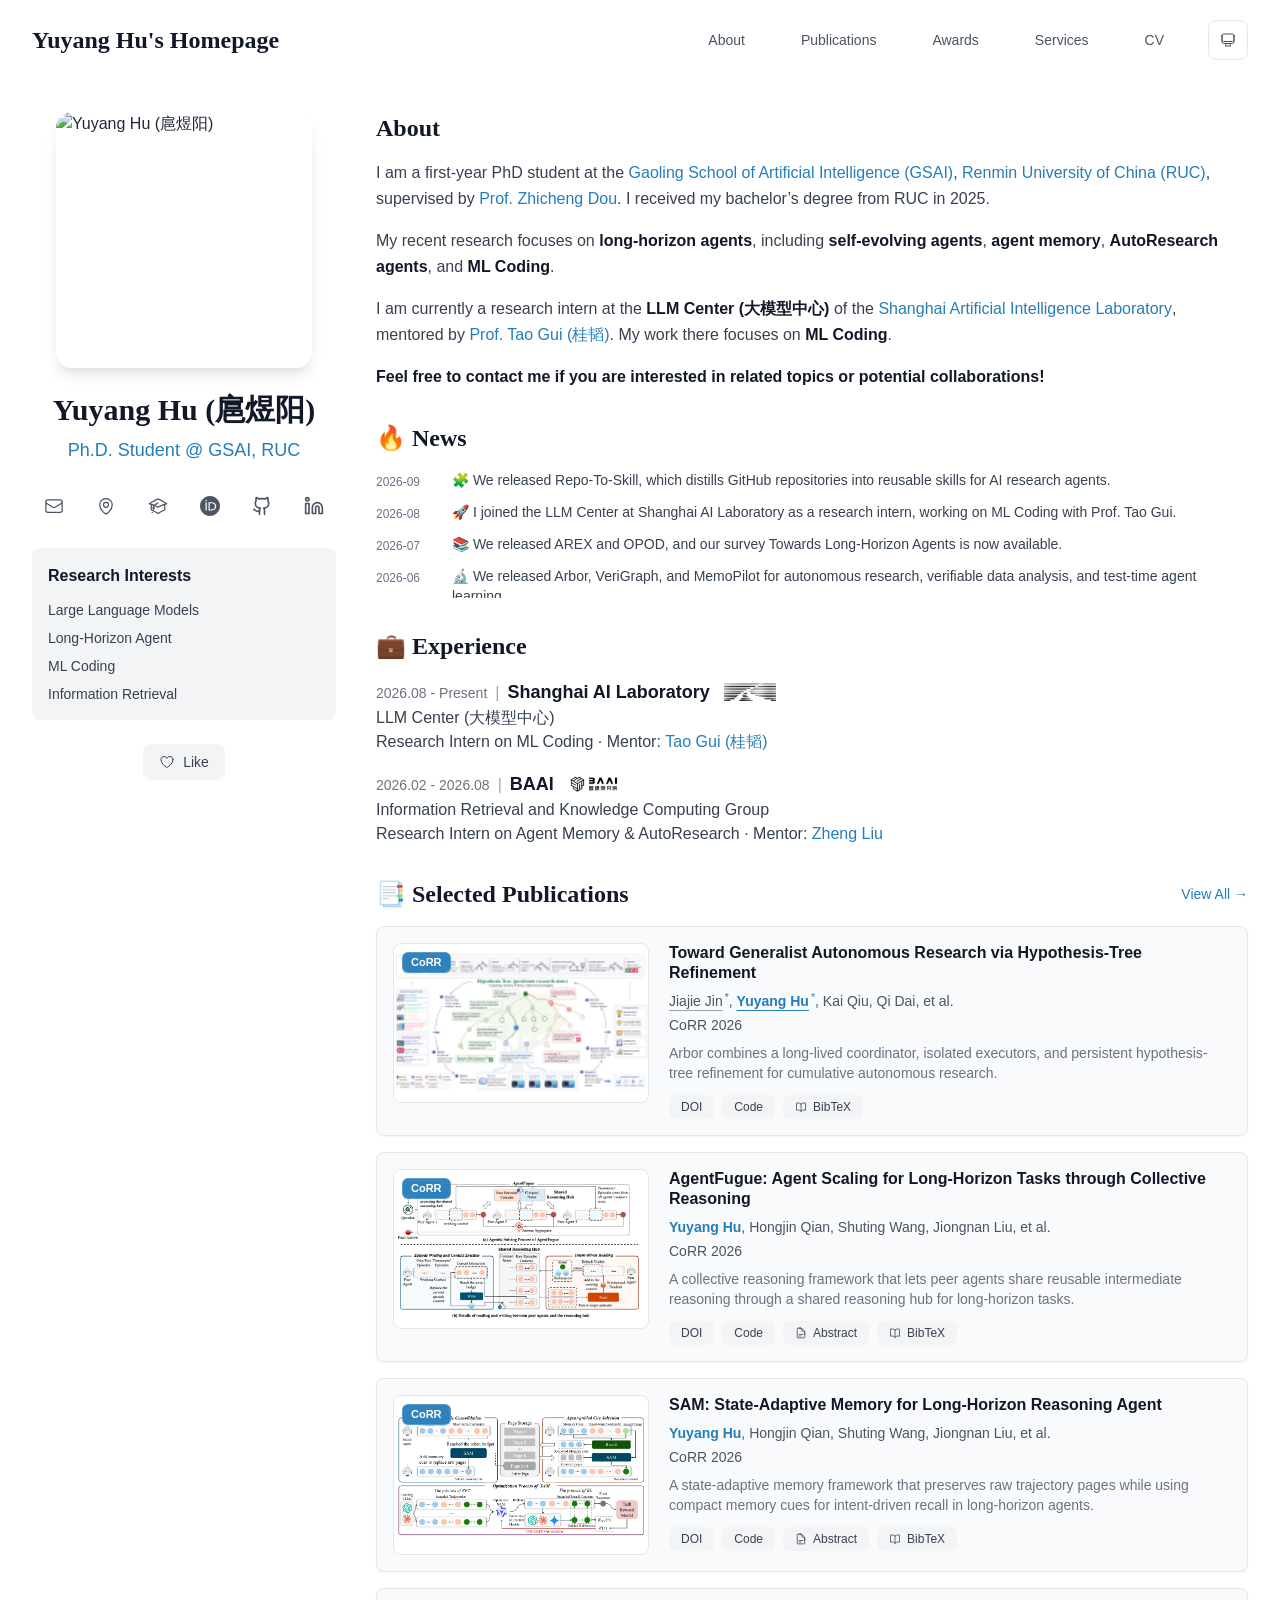
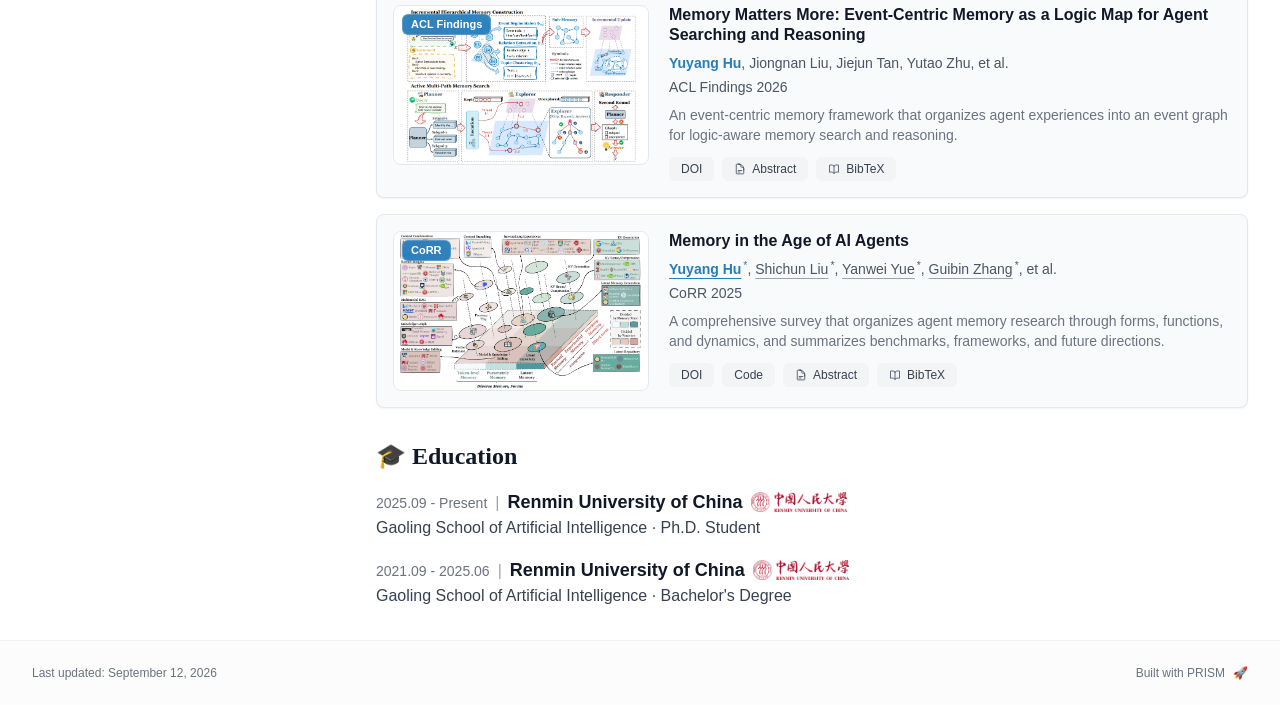
==== commit 67a6322a: "Add official project and code links" ====
--- a/index.html
+++ b/index.html
@@ -1,4 +1,4 @@
-<!DOCTYPE html><html lang="en" class="scroll-smooth"><head><meta charSet="utf-8"/><meta name="viewport" content="width=device-width, initial-scale=1"/><link rel="preload" as="image" href="/pic.png"/><link rel="stylesheet" href="/_next/static/css/4c715bd05269b444.css" data-precedence="next"/><link rel="preload" as="script" fetchPriority="low" href="/_next/static/chunks/webpack-679b75d1c4c2027c.js"/><script src="/_next/static/chunks/4bd1b696-70b6d399998de86a.js" async=""></script><script src="/_next/static/chunks/684-5aaa8290a129f299.js" async=""></script><script src="/_next/static/chunks/main-app-1481e06e37a3df3e.js" async=""></script><script src="/_next/static/chunks/17-9c04c9413a9f9f1f.js" async=""></script><script src="/_next/static/chunks/874-6cc630662f3664af.js" async=""></script><script src="/_next/static/chunks/862-15038af301665bb3.js" async=""></script><script src="/_next/static/chunks/app/layout-0bf0f8c921d31776.js" async=""></script><script src="/_next/static/chunks/178-595a94b9af1e67b5.js" async=""></script><script src="/_next/static/chunks/748-d66c64c80e338e10.js" async=""></script><script src="/_next/static/chunks/app/page-f730b4a0ac8d65b6.js" async=""></script><link rel="icon" href="/favicon.png"/><link rel="dns-prefetch" href="https://google-fonts.jialeliu.com"/><link rel="preconnect" href="https://google-fonts.jialeliu.com" crossorigin=""/><link rel="preload" as="style" href="https://google-fonts.jialeliu.com/css2?family=Inter:wght@300;400;500;600;700&amp;family=Crimson+Text:ital,wght@0,400;0,600;1,400&amp;display=swap"/><link rel="stylesheet" id="gfonts-css" href="https://google-fonts.jialeliu.com/css2?family=Inter:wght@300;400;500;600;700&amp;family=Crimson+Text:ital,wght@0,400;0,600;1,400&amp;display=swap" media="print"/><script>
+<!DOCTYPE html><html lang="en" class="scroll-smooth"><head><meta charSet="utf-8"/><meta name="viewport" content="width=device-width, initial-scale=1"/><link rel="preload" as="image" href="/pic.png"/><link rel="stylesheet" href="/_next/static/css/4c715bd05269b444.css" data-precedence="next"/><link rel="preload" as="script" fetchPriority="low" href="/_next/static/chunks/webpack-679b75d1c4c2027c.js"/><script src="/_next/static/chunks/4bd1b696-70b6d399998de86a.js" async=""></script><script src="/_next/static/chunks/684-5aaa8290a129f299.js" async=""></script><script src="/_next/static/chunks/main-app-1481e06e37a3df3e.js" async=""></script><script src="/_next/static/chunks/17-9c04c9413a9f9f1f.js" async=""></script><script src="/_next/static/chunks/874-6cc630662f3664af.js" async=""></script><script src="/_next/static/chunks/862-15038af301665bb3.js" async=""></script><script src="/_next/static/chunks/app/layout-0bf0f8c921d31776.js" async=""></script><script src="/_next/static/chunks/178-595a94b9af1e67b5.js" async=""></script><script src="/_next/static/chunks/748-fe856bf1d95da13c.js" async=""></script><script src="/_next/static/chunks/app/page-a2a580b16c633da9.js" async=""></script><link rel="icon" href="/favicon.png"/><link rel="dns-prefetch" href="https://google-fonts.jialeliu.com"/><link rel="preconnect" href="https://google-fonts.jialeliu.com" crossorigin=""/><link rel="preload" as="style" href="https://google-fonts.jialeliu.com/css2?family=Inter:wght@300;400;500;600;700&amp;family=Crimson+Text:ital,wght@0,400;0,600;1,400&amp;display=swap"/><link rel="stylesheet" id="gfonts-css" href="https://google-fonts.jialeliu.com/css2?family=Inter:wght@300;400;500;600;700&amp;family=Crimson+Text:ital,wght@0,400;0,600;1,400&amp;display=swap" media="print"/><script>
               (function(){
                 var l = document.getElementById('gfonts-css');
                 if (!l) return;
@@ -24,4 +24,4 @@
             </script><title>Yuyang Hu&#x27;s Homepage</title><meta name="description" content="PhD student at Gaoling School of Artificial Intelligence, Renmin University of China."/><meta name="author" content="Yuyang Hu (扈煜阳)"/><meta name="keywords" content="Yuyang Hu (扈煜阳),PhD,Research,"/><meta name="creator" content="Yuyang Hu (扈煜阳)"/><meta name="publisher" content="Yuyang Hu (扈煜阳)"/><meta property="og:title" content="Yuyang Hu&#x27;s Homepage"/><meta property="og:description" content="PhD student at Gaoling School of Artificial Intelligence, Renmin University of China."/><meta property="og:site_name" content="Yuyang Hu (扈煜阳)&#x27;s Academic Website"/><meta property="og:locale" content="en_US"/><meta property="og:type" content="website"/><meta name="twitter:card" content="summary"/><meta name="twitter:title" content="Yuyang Hu&#x27;s Homepage"/><meta name="twitter:description" content="PhD student at Gaoling School of Artificial Intelligence, Renmin University of China."/><link rel="icon" href="/favicon.png"/><script>document.querySelectorAll('body link[rel="icon"], body link[rel="apple-touch-icon"]').forEach(el => document.head.appendChild(el))</script><script src="/_next/static/chunks/polyfills-42372ed130431b0a.js" noModule=""></script></head><body class="font-sans antialiased"><div style="visibility:hidden"><nav class="fixed top-0 left-0 right-0 z-50" data-headlessui-state=""><div class="transition-all duration-300 ease-out bg-transparent" style="transform:translateY(-100px)"><div class="max-w-7xl mx-auto px-4 sm:px-6 lg:px-8"><div class="flex justify-between items-center h-16 lg:h-20"><div class="flex-shrink-0" tabindex="0"><a class="text-xl lg:text-2xl font-serif font-semibold text-primary hover:text-accent transition-colors duration-200" href="/">Yuyang Hu&#x27;s Homepage</a></div><div class="hidden lg:block"><div class="ml-10 flex items-center space-x-8"><div class="flex items-baseline space-x-8"><a class="relative px-3 py-2 text-sm font-medium transition-all duration-200 rounded hover:bg-accent/10 hover:shadow-sm text-primary" href="/"><span class="relative z-10">About</span><div class="absolute inset-0 bg-accent/10 rounded-lg"></div></a><a class="relative px-3 py-2 text-sm font-medium transition-all duration-200 rounded hover:bg-accent/10 hover:shadow-sm text-neutral-600 hover:text-primary" href="/publications/"><span class="relative z-10">Publications</span></a><a class="relative px-3 py-2 text-sm font-medium transition-all duration-200 rounded hover:bg-accent/10 hover:shadow-sm text-neutral-600 hover:text-primary" href="/awards/"><span class="relative z-10">Awards</span></a><a class="relative px-3 py-2 text-sm font-medium transition-all duration-200 rounded hover:bg-accent/10 hover:shadow-sm text-neutral-600 hover:text-primary" href="/services/"><span class="relative z-10">Services</span></a><a class="relative px-3 py-2 text-sm font-medium transition-all duration-200 rounded hover:bg-accent/10 hover:shadow-sm text-neutral-600 hover:text-primary" href="/cv/"><span class="relative z-10">CV</span></a></div><div class="flex items-center justify-center w-10 h-10 rounded-lg border border-neutral-200 dark:border-[rgba(148,163,184,0.24)] bg-background dark:bg-neutral-800"><div class="w-4 h-4 rounded-full bg-neutral-300 animate-pulse"></div></div></div></div><div class="lg:hidden flex items-center space-x-2"><div class="flex items-center justify-center w-10 h-10 rounded-lg border border-neutral-200 dark:border-[rgba(148,163,184,0.24)] bg-background dark:bg-neutral-800"><div class="w-4 h-4 rounded-full bg-neutral-300 animate-pulse"></div></div><button class="inline-flex items-center justify-center p-2 rounded-md text-neutral-600 hover:text-primary hover:bg-neutral-100 dark:hover:bg-neutral-800 focus:outline-none focus:ring-2 focus:ring-inset focus:ring-accent transition-colors duration-200" id="headlessui-disclosure-button-«R5pdb»" type="button" aria-expanded="false" data-headlessui-state=""><span class="sr-only">Open main menu</span><div><svg xmlns="http://www.w3.org/2000/svg" fill="none" viewBox="0 0 24 24" stroke-width="1.5" stroke="currentColor" aria-hidden="true" data-slot="icon" class="block h-6 w-6"><path stroke-linecap="round" stroke-linejoin="round" d="M3.75 6.75h16.5M3.75 12h16.5m-16.5 5.25h16.5"></path></svg></div></button></div></div></div></div></nav><main class="min-h-screen pt-16 lg:pt-20"><div class="max-w-7xl mx-auto px-4 sm:px-6 lg:px-8 py-8 bg-background min-h-screen"><div class="grid grid-cols-1 lg:grid-cols-[18rem_minmax(0,1fr)] xl:grid-cols-[19rem_minmax(0,1fr)] gap-8 lg:gap-10"><div><div class="sticky top-8" style="opacity:0;transform:translateY(20px)"><div class="w-64 h-64 mx-auto mb-6 rounded-2xl overflow-hidden shadow-lg hover:shadow-xl transition-all duration-200 hover:scale-105"><img alt="Yuyang Hu (扈煜阳)" width="256" height="256" decoding="async" data-nimg="1" class="w-full h-full object-cover object-[32%_center]" style="color:transparent" src="/pic.png"/></div><div class="text-center mb-6"><h1 class="text-3xl font-serif font-bold text-primary mb-2">Yuyang Hu (扈煜阳)</h1><p class="text-lg text-accent font-medium mb-1">Ph.D. Student @ GSAI, RUC</p><p class="text-neutral-600 mb-2"></p></div><div class="flex flex-wrap md:flex-nowrap justify-center gap-3 sm:gap-4 mb-6 relative px-2"><div class="relative"><button class="p-2 sm:p-2 transition-colors duration-200 text-neutral-600 dark:text-neutral-400 hover:text-accent" aria-label="Email"><svg xmlns="http://www.w3.org/2000/svg" fill="none" viewBox="0 0 24 24" stroke-width="1.5" stroke="currentColor" aria-hidden="true" data-slot="icon" class="h-5 w-5"><path stroke-linecap="round" stroke-linejoin="round" d="M21.75 6.75v10.5a2.25 2.25 0 0 1-2.25 2.25h-15a2.25 2.25 0 0 1-2.25-2.25V6.75m19.5 0A2.25 2.25 0 0 0 19.5 4.5h-15a2.25 2.25 0 0 0-2.25 2.25m19.5 0v.243a2.25 2.25 0 0 1-1.07 1.916l-7.5 4.615a2.25 2.25 0 0 1-2.36 0L3.32 8.91a2.25 2.25 0 0 1-1.07-1.916V6.75"></path></svg></button></div><div class="relative"><button class="p-2 sm:p-2 transition-colors duration-200 text-neutral-600 dark:text-neutral-400 hover:text-accent" aria-label="Location"><svg xmlns="http://www.w3.org/2000/svg" fill="none" viewBox="0 0 24 24" stroke-width="1.5" stroke="currentColor" aria-hidden="true" data-slot="icon" class="h-5 w-5"><path stroke-linecap="round" stroke-linejoin="round" d="M15 10.5a3 3 0 1 1-6 0 3 3 0 0 1 6 0Z"></path><path stroke-linecap="round" stroke-linejoin="round" d="M19.5 10.5c0 7.142-7.5 11.25-7.5 11.25S4.5 17.642 4.5 10.5a7.5 7.5 0 1 1 15 0Z"></path></svg></button></div><a href="https://scholar.google.com/citations?hl=en&amp;user=_t-3ipgAAAAJ" target="_blank" rel="noopener noreferrer" class="p-2 sm:p-2 text-neutral-600 dark:text-neutral-400 hover:text-accent transition-colors duration-200" aria-label="Google Scholar"><svg xmlns="http://www.w3.org/2000/svg" fill="none" viewBox="0 0 24 24" stroke-width="1.5" stroke="currentColor" aria-hidden="true" data-slot="icon" class="h-5 w-5"><path stroke-linecap="round" stroke-linejoin="round" d="M4.26 10.147a60.438 60.438 0 0 0-.491 6.347A48.62 48.62 0 0 1 12 20.904a48.62 48.62 0 0 1 8.232-4.41 60.46 60.46 0 0 0-.491-6.347m-15.482 0a50.636 50.636 0 0 0-2.658-.813A59.906 59.906 0 0 1 12 3.493a59.903 59.903 0 0 1 10.399 5.84c-.896.248-1.783.52-2.658.814m-15.482 0A50.717 50.717 0 0 1 12 13.489a50.702 50.702 0 0 1 7.74-3.342M6.75 15a.75.75 0 1 0 0-1.5.75.75 0 0 0 0 1.5Zm0 0v-3.675A55.378 55.378 0 0 1 12 8.443m-7.007 11.55A5.981 5.981 0 0 0 6.75 15.75v-1.5"></path></svg></a><a href="https://orcid.org/0009-0007-2828-1165" target="_blank" rel="noopener noreferrer" class="p-2 sm:p-2 text-neutral-600 dark:text-neutral-400 hover:text-accent transition-colors duration-200" aria-label="ORCID"><svg viewBox="0 0 24 24" fill="currentColor" class="h-5 w-5" xmlns="http://www.w3.org/2000/svg"><path d="M12 0C5.372 0 0 5.372 0 12s5.372 12 12 12 12-5.372 12-12S18.628 0 12 0zM7.369 4.378c.525 0 .947.431.947.947s-.422.947-.947.947a.95.95 0 0 1-.947-.947c0-.525.422-.947.947-.947zm-.722 3.038h1.444v10.041H6.647V7.416zm3.562 0h3.9c3.712 0 5.344 2.653 5.344 5.025 0 2.578-2.016 5.025-5.325 5.025h-3.919V7.416zm1.444 1.303v7.444h2.297c3.272 0 4.022-2.484 4.022-3.722 0-2.016-1.284-3.722-4.097-3.722h-2.222z"></path></svg></a><a href="https://github.com/namespace-ERI" target="_blank" rel="noopener noreferrer" class="p-2 sm:p-2 text-neutral-600 dark:text-neutral-400 hover:text-accent transition-colors duration-200" aria-label="GitHub"><svg xmlns="http://www.w3.org/2000/svg" width="24" height="24" viewBox="0 0 24 24" fill="none" stroke="currentColor" stroke-width="2" stroke-linecap="round" stroke-linejoin="round" class="lucide lucide-github h-5 w-5" aria-hidden="true"><path d="M15 22v-4a4.8 4.8 0 0 0-1-3.5c3 0 6-2 6-5.5.08-1.25-.27-2.48-1-3.5.28-1.15.28-2.35 0-3.5 0 0-1 0-3 1.5-2.64-.5-5.36-.5-8 0C6 2 5 2 5 2c-.3 1.15-.3 2.35 0 3.5A5.403 5.403 0 0 0 4 9c0 3.5 3 5.5 6 5.5-.39.49-.68 1.05-.85 1.65-.17.6-.22 1.23-.15 1.85v4"></path><path d="M9 18c-4.51 2-5-2-7-2"></path></svg></a><a href="https://www.linkedin.com/in/%E7%85%9C%E9%98%B3-%E6%89%88-379109302/" target="_blank" rel="noopener noreferrer" class="p-2 sm:p-2 text-neutral-600 dark:text-neutral-400 hover:text-accent transition-colors duration-200" aria-label="LinkedIn"><svg xmlns="http://www.w3.org/2000/svg" width="24" height="24" viewBox="0 0 24 24" fill="none" stroke="currentColor" stroke-width="2" stroke-linecap="round" stroke-linejoin="round" class="lucide lucide-linkedin h-5 w-5" aria-hidden="true"><path d="M16 8a6 6 0 0 1 6 6v7h-4v-7a2 2 0 0 0-2-2 2 2 0 0 0-2 2v7h-4v-7a6 6 0 0 1 6-6z"></path><rect width="4" height="12" x="2" y="9"></rect><circle cx="4" cy="4" r="2"></circle></svg></a></div><div class="bg-neutral-100 dark:bg-neutral-800 rounded-lg p-4 mb-6 hover:shadow-lg transition-all duration-200 hover:scale-[1.02]"><h3 class="font-semibold text-primary mb-3">Research Interests</h3><div class="space-y-2 text-sm text-neutral-700 dark:text-neutral-500"><div>Large Language Models</div><div>Long-Horizon Agent</div><div>ML Coding</div><div>Information Retrieval</div></div></div><div class="flex justify-center"><div class="relative"><button class="flex items-center space-x-2 px-4 py-2 rounded-lg font-medium text-sm transition-all duration-200 bg-neutral-100 dark:bg-neutral-800 text-neutral-700 dark:text-neutral-500 hover:bg-red-50 dark:hover:bg-red-900/20 hover:text-red-600 dark:hover:text-red-400 cursor-pointer" tabindex="0"><svg xmlns="http://www.w3.org/2000/svg" fill="none" viewBox="0 0 24 24" stroke-width="1.5" stroke="currentColor" aria-hidden="true" data-slot="icon" class="h-4 w-4"><path stroke-linecap="round" stroke-linejoin="round" d="M21 8.25c0-2.485-2.099-4.5-4.688-4.5-1.935 0-3.597 1.126-4.312 2.733-.715-1.607-2.377-2.733-4.313-2.733C5.1 3.75 3 5.765 3 8.25c0 7.22 9 12 9 12s9-4.78 9-12Z"></path></svg><span>Like</span></button></div></div></div></div><div class="min-w-0 space-y-8"><section id="about" class="scroll-mt-24 space-y-8"><section style="opacity:0;transform:translateY(20px)"><h2 class="text-2xl font-serif font-bold text-primary mb-4">About</h2><div class="text-neutral-700 dark:text-neutral-600 leading-relaxed"><p class="mb-4 last:mb-0">I am a first-year PhD student at the <a href="http://ai.ruc.edu.cn/" node="[object Object]" target="_blank" rel="noopener noreferrer" class="text-accent font-medium transition-all duration-200 rounded hover:bg-accent/10 hover:shadow-sm">Gaoling School of Artificial Intelligence (GSAI)</a>, <a href="https://www.ruc.edu.cn/" node="[object Object]" target="_blank" rel="noopener noreferrer" class="text-accent font-medium transition-all duration-200 rounded hover:bg-accent/10 hover:shadow-sm">Renmin University of China (RUC)</a>, supervised by <a href="http://playbigdata.ruc.edu.cn/dou/" node="[object Object]" target="_blank" rel="noopener noreferrer" class="text-accent font-medium transition-all duration-200 rounded hover:bg-accent/10 hover:shadow-sm">Prof. Zhicheng Dou</a>. I received my bachelor’s degree from RUC in 2025.</p>
 <p class="mb-4 last:mb-0">My recent research focuses on <strong class="font-semibold text-primary">long-horizon agents</strong>, including <strong class="font-semibold text-primary">self-evolving agents</strong>, <strong class="font-semibold text-primary">agent memory</strong>, <strong class="font-semibold text-primary">AutoResearch agents</strong>, and <strong class="font-semibold text-primary">ML Coding</strong>.</p>
 <p class="mb-4 last:mb-0">I am currently a research intern at the <strong class="font-semibold text-primary">LLM Center (大模型中心)</strong> of the <a href="https://www.shlab.org.cn/" node="[object Object]" target="_blank" rel="noopener noreferrer" class="text-accent font-medium transition-all duration-200 rounded hover:bg-accent/10 hover:shadow-sm">Shanghai Artificial Intelligence Laboratory</a>, mentored by <a href="https://guitaowufeng.github.io/" node="[object Object]" target="_blank" rel="noopener noreferrer" class="text-accent font-medium transition-all duration-200 rounded hover:bg-accent/10 hover:shadow-sm">Prof. Tao Gui (桂韬)</a>. My work there focuses on <strong class="font-semibold text-primary">ML Coding</strong>.</p>
-<p class="mb-4 last:mb-0"><strong class="font-semibold text-primary">Feel free to contact me if you are interested in related topics or potential collaborations!</strong></p></div></section><section style="opacity:0;transform:translateY(20px)"><h2 class="text-2xl font-serif font-bold text-primary mb-4">🔥 News</h2><div class="max-h-32 space-y-3 overflow-y-auto pr-2"><div class="flex items-start space-x-3"><span class="text-xs text-neutral-500 mt-1 w-16 flex-shrink-0">2026-09</span><p class="text-sm text-neutral-700">🧩 We released Repo-To-Skill, which distills GitHub repositories into reusable skills for AI research agents.</p></div><div class="flex items-start space-x-3"><span class="text-xs text-neutral-500 mt-1 w-16 flex-shrink-0">2026-08</span><p class="text-sm text-neutral-700">🚀 I joined the LLM Center at Shanghai AI Laboratory as a research intern, working on ML Coding with Prof. Tao Gui.</p></div><div class="flex items-start space-x-3"><span class="text-xs text-neutral-500 mt-1 w-16 flex-shrink-0">2026-07</span><p class="text-sm text-neutral-700">📚 We released AREX and OPOD, and our survey Towards Long-Horizon Agents is now available.</p></div><div class="flex items-start space-x-3"><span class="text-xs text-neutral-500 mt-1 w-16 flex-shrink-0">2026-06</span><p class="text-sm text-neutral-700">🔬 We released Arbor, VeriGraph, and MemoPilot for autonomous research, verifiable data analysis, and test-time agent learning.</p></div><div class="flex items-start space-x-3"><span class="text-xs text-neutral-500 mt-1 w-16 flex-shrink-0">2026-05</span><p class="text-sm text-neutral-700">🤖 We released AgentFugue, SAM, and our work on defending agentic harnesses against persistent-control attacks.</p></div><div class="flex items-start space-x-3"><span class="text-xs text-neutral-500 mt-1 w-16 flex-shrink-0">2026-04</span><p class="text-sm text-neutral-700">🎉 CompassMem was accepted to ACL 2026 Findings!</p></div><div class="flex items-start space-x-3"><span class="text-xs text-neutral-500 mt-1 w-16 flex-shrink-0">2026-03</span><p class="text-sm text-neutral-700">🧠 Our MemSifter paper is now available on arXiv.</p></div><div class="flex items-start space-x-3"><span class="text-xs text-neutral-500 mt-1 w-16 flex-shrink-0">2026-02</span><p class="text-sm text-neutral-700">✨ I started a research internship at the Information Retrieval and Knowledge Computing Group, BAAI.</p></div><div class="flex items-start space-x-3"><span class="text-xs text-neutral-500 mt-1 w-16 flex-shrink-0">2025-12</span><p class="text-sm text-neutral-700">📖 We released Memory in the Age of AI Agents, a survey on agent memory.</p></div><div class="flex items-start space-x-3"><span class="text-xs text-neutral-500 mt-1 w-16 flex-shrink-0">2025-06</span><p class="text-sm text-neutral-700">🎓 Graduated from RUC GSAI with a bachelor&#x27;s degree.</p></div></div></section><section style="opacity:0;transform:translateY(20px)"><h2 class="text-2xl font-serif font-bold text-primary mb-4">💼 Experience</h2><div class="space-y-4"><div class="min-w-0"><div class="flex flex-col gap-1 sm:flex-row sm:items-baseline sm:gap-2"><span class="text-sm font-medium text-neutral-500">2026.08 - Present</span><span class="hidden text-neutral-400 sm:inline">|</span><span class="inline-flex flex-wrap items-center gap-2 text-lg font-semibold text-primary"><span>Shanghai AI Laboratory</span><span class="inline-flex h-5 w-16 items-center justify-center overflow-hidden rounded bg-white px-1.5 align-middle dark:bg-black"><img alt="Shanghai AI Laboratory logo" loading="lazy" width="64" height="20" decoding="async" data-nimg="1" class="h-full w-full object-contain invert dark:invert-0" style="color:transparent" src="/shanghai-ai-lab.webp"/></span></span></div><p class="text-base text-neutral-700 dark:text-neutral-400">LLM Center (大模型中心)</p><p class="text-base text-neutral-700 dark:text-neutral-400">Research Intern on ML Coding<!-- --> · Mentor: <a href="https://guitaowufeng.github.io/" target="_blank" rel="noopener noreferrer" class="text-accent font-medium transition-all duration-200 rounded hover:bg-accent/10 hover:shadow-sm">Tao Gui (桂韬)</a></p></div><div class="min-w-0"><div class="flex flex-col gap-1 sm:flex-row sm:items-baseline sm:gap-2"><span class="text-sm font-medium text-neutral-500">2026.02 - 2026.08</span><span class="hidden text-neutral-400 sm:inline">|</span><span class="inline-flex flex-wrap items-center gap-2 text-lg font-semibold text-primary"><span>BAAI</span><span class="inline-flex h-5 w-16 items-center justify-center overflow-hidden rounded bg-white px-1.5 align-middle dark:bg-black"><img alt="BAAI logo" loading="lazy" width="64" height="20" decoding="async" data-nimg="1" class="h-full w-full object-contain invert dark:invert-0" style="color:transparent" src="/BAAI.png"/></span></span></div><p class="text-base text-neutral-700 dark:text-neutral-400">Information Retrieval and Knowledge Computing Group</p><p class="text-base text-neutral-700 dark:text-neutral-400">Research Intern on Agent Memory &amp; AutoResearch<!-- --> · Mentor: <a href="https://scholar.google.com/citations?user=k2SF4M0AAAAJ&amp;hl=en&amp;oi=ao" target="_blank" rel="noopener noreferrer" class="text-accent font-medium transition-all duration-200 rounded hover:bg-accent/10 hover:shadow-sm">Zheng Liu</a></p></div></div></section><section style="opacity:0;transform:translateY(20px)"><div class="flex items-center justify-between mb-4"><h2 class="text-2xl font-serif font-bold text-primary">📑 Selected Publications</h2><a class="text-accent hover:text-accent-dark text-sm font-medium transition-all duration-200 rounded hover:bg-accent/10 hover:shadow-sm" href="/publications/">View All →</a></div><div class="space-y-4"><div class="bg-neutral-50 dark:bg-neutral-800 p-4 rounded-lg shadow-sm border border-neutral-200 dark:border-[rgba(148,163,184,0.24)] hover:shadow-lg transition-all duration-200 hover:scale-[1.02]" style="opacity:0;transform:translateY(20px)"><div class="flex flex-col md:flex-row gap-4 md:gap-5"><div class="w-full flex-shrink-0 md:w-60 lg:w-64"><div class="relative aspect-[16/10] overflow-hidden rounded-lg border border-neutral-200 bg-white dark:border-neutral-700 dark:bg-neutral-900"><div class="absolute left-2 top-2 z-10 max-w-[85%] truncate rounded-md border border-white/20 bg-accent/95 px-2 py-1 text-[11px] font-semibold leading-none text-white shadow-sm backdrop-blur-sm">CoRR</div><img alt="Toward Generalist Autonomous Research via Hypothesis-Tree Refinement" loading="lazy" decoding="async" data-nimg="fill" class="object-contain" style="position:absolute;height:100%;width:100%;left:0;top:0;right:0;bottom:0;color:transparent" src="/papers/Arbor.png"/></div></div><div class="flex-grow min-w-0"><h3 class="font-semibold text-primary mb-2 leading-tight"><a href="https://arxiv.org/abs/2606.11926" target="_blank" rel="noopener noreferrer" class="hover:text-accent transition-colors">Toward Generalist Autonomous Research via Hypothesis-Tree Refinement</a></h3><p class="text-sm text-neutral-600 dark:text-neutral-500 mb-1"><span><span class=" underline underline-offset-4 decoration-neutral-400">Jiajie Jin</span><sup class="ml-0.5 text-neutral-600 dark:text-neutral-400">*</sup>, </span><span><span class="font-semibold text-accent underline underline-offset-4 decoration-accent">Yuyang Hu</span><sup class="ml-0.5 text-accent">*</sup>, </span><span><span class=" ">Kai Qiu</span>, </span><span><span class=" ">Qi Dai</span>, </span><span>et al.</span></p><p class="text-sm text-neutral-600 dark:text-neutral-500 mb-2">CoRR<!-- --> <!-- -->2026</p><p class="text-sm text-neutral-500 dark:text-neutral-500 line-clamp-2 mb-3">Arbor combines a long-lived coordinator, isolated executors, and persistent hypothesis-tree refinement for cumulative autonomous research.</p><div class="flex flex-wrap gap-2 mt-auto"><a href="https://doi.org/10.48550/arXiv.2606.11926" target="_blank" rel="noopener noreferrer" class="inline-flex items-center px-3 py-1 rounded-md text-xs font-medium bg-neutral-100 dark:bg-neutral-700 text-neutral-700 dark:text-neutral-300 hover:bg-accent hover:text-white transition-colors">DOI</a><button class="inline-flex items-center px-3 py-1 rounded-md text-xs font-medium transition-colors bg-neutral-100 dark:bg-neutral-700 text-neutral-700 dark:text-neutral-300 hover:bg-accent hover:text-white"><svg xmlns="http://www.w3.org/2000/svg" fill="none" viewBox="0 0 24 24" stroke-width="1.5" stroke="currentColor" aria-hidden="true" data-slot="icon" class="h-3 w-3 mr-1.5"><path stroke-linecap="round" stroke-linejoin="round" d="M12 6.042A8.967 8.967 0 0 0 6 3.75c-1.052 0-2.062.18-3 .512v14.25A8.987 8.987 0 0 1 6 18c2.305 0 4.408.867 6 2.292m0-14.25a8.966 8.966 0 0 1 6-2.292c1.052 0 2.062.18 3 .512v14.25A8.987 8.987 0 0 0 18 18a8.967 8.967 0 0 0-6 2.292m0-14.25v14.25"></path></svg>BibTeX</button></div></div></div></div><div class="bg-neutral-50 dark:bg-neutral-800 p-4 rounded-lg shadow-sm border border-neutral-200 dark:border-[rgba(148,163,184,0.24)] hover:shadow-lg transition-all duration-200 hover:scale-[1.02]" style="opacity:0;transform:translateY(20px)"><div class="flex flex-col md:flex-row gap-4 md:gap-5"><div class="w-full flex-shrink-0 md:w-60 lg:w-64"><div class="relative aspect-[16/10] overflow-hidden rounded-lg border border-neutral-200 bg-white dark:border-neutral-700 dark:bg-neutral-900"><div class="absolute left-2 top-2 z-10 max-w-[85%] truncate rounded-md border border-white/20 bg-accent/95 px-2 py-1 text-[11px] font-semibold leading-none text-white shadow-sm backdrop-blur-sm">CoRR</div><img alt="AgentFugue: Agent Scaling for Long-Horizon Tasks through Collective Reasoning" loading="lazy" decoding="async" data-nimg="fill" class="object-contain" style="position:absolute;height:100%;width:100%;left:0;top:0;right:0;bottom:0;color:transparent" src="/papers/AgentFugue.png"/></div></div><div class="flex-grow min-w-0"><h3 class="font-semibold text-primary mb-2 leading-tight"><a href="https://arxiv.org/abs/2605.24486" target="_blank" rel="noopener noreferrer" class="hover:text-accent transition-colors">AgentFugue: Agent Scaling for Long-Horizon Tasks through Collective Reasoning</a></h3><p class="text-sm text-neutral-600 dark:text-neutral-500 mb-1"><span><span class="font-semibold text-accent ">Yuyang Hu</span>, </span><span><span class=" ">Hongjin Qian</span>, </span><span><span class=" ">Shuting Wang</span>, </span><span><span class=" ">Jiongnan Liu</span>, </span><span>et al.</span></p><p class="text-sm text-neutral-600 dark:text-neutral-500 mb-2">CoRR<!-- --> <!-- -->2026</p><p class="text-sm text-neutral-500 dark:text-neutral-500 line-clamp-2 mb-3">A collective reasoning framework that lets peer agents share reusable intermediate reasoning through a shared reasoning hub for long-horizon tasks.</p><div class="flex flex-wrap gap-2 mt-auto"><a href="https://doi.org/10.48550/arXiv.2605.24486" target="_blank" rel="noopener noreferrer" class="inline-flex items-center px-3 py-1 rounded-md text-xs font-medium bg-neutral-100 dark:bg-neutral-700 text-neutral-700 dark:text-neutral-300 hover:bg-accent hover:text-white transition-colors">DOI</a><a href="https://github.com/qhjqhj00/cabeza" target="_blank" rel="noopener noreferrer" class="inline-flex items-center px-3 py-1 rounded-md text-xs font-medium bg-neutral-100 dark:bg-neutral-700 text-neutral-700 dark:text-neutral-300 hover:bg-accent hover:text-white transition-colors">Code</a><button class="inline-flex items-center px-3 py-1 rounded-md text-xs font-medium transition-colors bg-neutral-100 dark:bg-neutral-700 text-neutral-700 dark:text-neutral-300 hover:bg-accent hover:text-white"><svg xmlns="http://www.w3.org/2000/svg" fill="none" viewBox="0 0 24 24" stroke-width="1.5" stroke="currentColor" aria-hidden="true" data-slot="icon" class="h-3 w-3 mr-1.5"><path stroke-linecap="round" stroke-linejoin="round" d="M19.5 14.25v-2.625a3.375 3.375 0 0 0-3.375-3.375h-1.5A1.125 1.125 0 0 1 13.5 7.125v-1.5a3.375 3.375 0 0 0-3.375-3.375H8.25m0 12.75h7.5m-7.5 3H12M10.5 2.25H5.625c-.621 0-1.125.504-1.125 1.125v17.25c0 .621.504 1.125 1.125 1.125h12.75c.621 0 1.125-.504 1.125-1.125V11.25a9 9 0 0 0-9-9Z"></path></svg>Abstract</button><button class="inline-flex items-center px-3 py-1 rounded-md text-xs font-medium transition-colors bg-neutral-100 dark:bg-neutral-700 text-neutral-700 dark:text-neutral-300 hover:bg-accent hover:text-white"><svg xmlns="http://www.w3.org/2000/svg" fill="none" viewBox="0 0 24 24" stroke-width="1.5" stroke="currentColor" aria-hidden="true" data-slot="icon" class="h-3 w-3 mr-1.5"><path stroke-linecap="round" stroke-linejoin="round" d="M12 6.042A8.967 8.967 0 0 0 6 3.75c-1.052 0-2.062.18-3 .512v14.25A8.987 8.987 0 0 1 6 18c2.305 0 4.408.867 6 2.292m0-14.25a8.966 8.966 0 0 1 6-2.292c1.052 0 2.062.18 3 .512v14.25A8.987 8.987 0 0 0 18 18a8.967 8.967 0 0 0-6 2.292m0-14.25v14.25"></path></svg>BibTeX</button></div></div></div></div><div class="bg-neutral-50 dark:bg-neutral-800 p-4 rounded-lg shadow-sm border border-neutral-200 dark:border-[rgba(148,163,184,0.24)] hover:shadow-lg transition-all duration-200 hover:scale-[1.02]" style="opacity:0;transform:translateY(20px)"><div class="flex flex-col md:flex-row gap-4 md:gap-5"><div class="w-full flex-shrink-0 md:w-60 lg:w-64"><div class="relative aspect-[16/10] overflow-hidden rounded-lg border border-neutral-200 bg-white dark:border-neutral-700 dark:bg-neutral-900"><div class="absolute left-2 top-2 z-10 max-w-[85%] truncate rounded-md border border-white/20 bg-accent/95 px-2 py-1 text-[11px] font-semibold leading-none text-white shadow-sm backdrop-blur-sm">CoRR</div><img alt="SAM: State-Adaptive Memory for Long-Horizon Reasoning Agent" loading="lazy" decoding="async" data-nimg="fill" class="object-contain" style="position:absolute;height:100%;width:100%;left:0;top:0;right:0;bottom:0;color:transparent" src="/papers/SAM.png"/></div></div><div class="flex-grow min-w-0"><h3 class="font-semibold text-primary mb-2 leading-tight"><a href="https://arxiv.org/abs/2605.24468" target="_blank" rel="noopener noreferrer" class="hover:text-accent transition-colors">SAM: State-Adaptive Memory for Long-Horizon Reasoning Agent</a></h3><p class="text-sm text-neutral-600 dark:text-neutral-500 mb-1"><span><span class="font-semibold text-accent ">Yuyang Hu</span>, </span><span><span class=" ">Hongjin Qian</span>, </span><span><span class=" ">Shuting Wang</span>, </span><span><span class=" ">Jiongnan Liu</span>, </span><span>et al.</span></p><p class="text-sm text-neutral-600 dark:text-neutral-500 mb-2">CoRR<!-- --> <!-- -->2026</p><p class="text-sm text-neutral-500 dark:text-neutral-500 line-clamp-2 mb-3">A state-adaptive memory framework that preserves raw trajectory pages while using compact memory cues for intent-driven recall in long-horizon agents.</p><div class="flex flex-wrap gap-2 mt-auto"><a href="https://doi.org/10.48550/arXiv.2605.24468" target="_blank" rel="noopener noreferrer" class="inline-flex items-center px-3 py-1 rounded-md text-xs font-medium bg-neutral-100 dark:bg-neutral-700 text-neutral-700 dark:text-neutral-300 hover:bg-accent hover:text-white transition-colors">DOI</a><a href="https://github.com/qhjqhj00/cabeza" target="_blank" rel="noopener noreferrer" class="inline-flex items-center px-3 py-1 rounded-md text-xs font-medium bg-neutral-100 dark:bg-neutral-700 text-neutral-700 dark:text-neutral-300 hover:bg-accent hover:text-white transition-colors">Code</a><button class="inline-flex items-center px-3 py-1 rounded-md text-xs font-medium transition-colors bg-neutral-100 dark:bg-neutral-700 text-neutral-700 dark:text-neutral-300 hover:bg-accent hover:text-white"><svg xmlns="http://www.w3.org/2000/svg" fill="none" viewBox="0 0 24 24" stroke-width="1.5" stroke="currentColor" aria-hidden="true" data-slot="icon" class="h-3 w-3 mr-1.5"><path stroke-linecap="round" stroke-linejoin="round" d="M19.5 14.25v-2.625a3.375 3.375 0 0 0-3.375-3.375h-1.5A1.125 1.125 0 0 1 13.5 7.125v-1.5a3.375 3.375 0 0 0-3.375-3.375H8.25m0 12.75h7.5m-7.5 3H12M10.5 2.25H5.625c-.621 0-1.125.504-1.125 1.125v17.25c0 .621.504 1.125 1.125 1.125h12.75c.621 0 1.125-.504 1.125-1.125V11.25a9 9 0 0 0-9-9Z"></path></svg>Abstract</button><button class="inline-flex items-center px-3 py-1 rounded-md text-xs font-medium transition-colors bg-neutral-100 dark:bg-neutral-700 text-neutral-700 dark:text-neutral-300 hover:bg-accent hover:text-white"><svg xmlns="http://www.w3.org/2000/svg" fill="none" viewBox="0 0 24 24" stroke-width="1.5" stroke="currentColor" aria-hidden="true" data-slot="icon" class="h-3 w-3 mr-1.5"><path stroke-linecap="round" stroke-linejoin="round" d="M12 6.042A8.967 8.967 0 0 0 6 3.75c-1.052 0-2.062.18-3 .512v14.25A8.987 8.987 0 0 1 6 18c2.305 0 4.408.867 6 2.292m0-14.25a8.966 8.966 0 0 1 6-2.292c1.052 0 2.062.18 3 .512v14.25A8.987 8.987 0 0 0 18 18a8.967 8.967 0 0 0-6 2.292m0-14.25v14.25"></path></svg>BibTeX</button></div></div></div></div><div class="bg-neutral-50 dark:bg-neutral-800 p-4 rounded-lg shadow-sm border border-neutral-200 dark:border-[rgba(148,163,184,0.24)] hover:shadow-lg transition-all duration-200 hover:scale-[1.02]" style="opacity:0;transform:translateY(20px)"><div class="flex flex-col md:flex-row gap-4 md:gap-5"><div class="w-full flex-shrink-0 md:w-60 lg:w-64"><div class="relative aspect-[16/10] overflow-hidden rounded-lg border border-neutral-200 bg-white dark:border-neutral-700 dark:bg-neutral-900"><div class="absolute left-2 top-2 z-10 max-w-[85%] truncate rounded-md border border-white/20 bg-accent/95 px-2 py-1 text-[11px] font-semibold leading-none text-white shadow-sm backdrop-blur-sm">ACL Findings</div><img alt="Memory Matters More: Event-Centric Memory as a Logic Map for Agent Searching and Reasoning" loading="lazy" decoding="async" data-nimg="fill" class="object-contain" style="position:absolute;height:100%;width:100%;left:0;top:0;right:0;bottom:0;color:transparent" src="/papers/CompassMem.png"/></div></div><div class="flex-grow min-w-0"><h3 class="font-semibold text-primary mb-2 leading-tight"><a href="https://arxiv.org/abs/2601.04726" target="_blank" rel="noopener noreferrer" class="hover:text-accent transition-colors">Memory Matters More: Event-Centric Memory as a Logic Map for Agent Searching and Reasoning</a></h3><p class="text-sm text-neutral-600 dark:text-neutral-500 mb-1"><span><span class="font-semibold text-accent ">Yuyang Hu</span>, </span><span><span class=" ">Jiongnan Liu</span>, </span><span><span class=" ">Jiejun Tan</span>, </span><span><span class=" ">Yutao Zhu</span>, </span><span>et al.</span></p><p class="text-sm text-neutral-600 dark:text-neutral-500 mb-2">ACL Findings<!-- --> <!-- -->2026</p><p class="text-sm text-neutral-500 dark:text-neutral-500 line-clamp-2 mb-3">An event-centric memory framework that organizes agent experiences into an event graph for logic-aware memory search and reasoning.</p><div class="flex flex-wrap gap-2 mt-auto"><a href="https://doi.org/10.48550/arXiv.2601.04726" target="_blank" rel="noopener noreferrer" class="inline-flex items-center px-3 py-1 rounded-md text-xs font-medium bg-neutral-100 dark:bg-neutral-700 text-neutral-700 dark:text-neutral-300 hover:bg-accent hover:text-white transition-colors">DOI</a><button class="inline-flex items-center px-3 py-1 rounded-md text-xs font-medium transition-colors bg-neutral-100 dark:bg-neutral-700 text-neutral-700 dark:text-neutral-300 hover:bg-accent hover:text-white"><svg xmlns="http://www.w3.org/2000/svg" fill="none" viewBox="0 0 24 24" stroke-width="1.5" stroke="currentColor" aria-hidden="true" data-slot="icon" class="h-3 w-3 mr-1.5"><path stroke-linecap="round" stroke-linejoin="round" d="M19.5 14.25v-2.625a3.375 3.375 0 0 0-3.375-3.375h-1.5A1.125 1.125 0 0 1 13.5 7.125v-1.5a3.375 3.375 0 0 0-3.375-3.375H8.25m0 12.75h7.5m-7.5 3H12M10.5 2.25H5.625c-.621 0-1.125.504-1.125 1.125v17.25c0 .621.504 1.125 1.125 1.125h12.75c.621 0 1.125-.504 1.125-1.125V11.25a9 9 0 0 0-9-9Z"></path></svg>Abstract</button><button class="inline-flex items-center px-3 py-1 rounded-md text-xs font-medium transition-colors bg-neutral-100 dark:bg-neutral-700 text-neutral-700 dark:text-neutral-300 hover:bg-accent hover:text-white"><svg xmlns="http://www.w3.org/2000/svg" fill="none" viewBox="0 0 24 24" stroke-width="1.5" stroke="currentColor" aria-hidden="true" data-slot="icon" class="h-3 w-3 mr-1.5"><path stroke-linecap="round" stroke-linejoin="round" d="M12 6.042A8.967 8.967 0 0 0 6 3.75c-1.052 0-2.062.18-3 .512v14.25A8.987 8.987 0 0 1 6 18c2.305 0 4.408.867 6 2.292m0-14.25a8.966 8.966 0 0 1 6-2.292c1.052 0 2.062.18 3 .512v14.25A8.987 8.987 0 0 0 18 18a8.967 8.967 0 0 0-6 2.292m0-14.25v14.25"></path></svg>BibTeX</button></div></div></div></div><div class="bg-neutral-50 dark:bg-neutral-800 p-4 rounded-lg shadow-sm border border-neutral-200 dark:border-[rgba(148,163,184,0.24)] hover:shadow-lg transition-all duration-200 hover:scale-[1.02]" style="opacity:0;transform:translateY(20px)"><div class="flex flex-col md:flex-row gap-4 md:gap-5"><div class="w-full flex-shrink-0 md:w-60 lg:w-64"><div class="relative aspect-[16/10] overflow-hidden rounded-lg border border-neutral-200 bg-white dark:border-neutral-700 dark:bg-neutral-900"><div class="absolute left-2 top-2 z-10 max-w-[85%] truncate rounded-md border border-white/20 bg-accent/95 px-2 py-1 text-[11px] font-semibold leading-none text-white shadow-sm backdrop-blur-sm">CoRR</div><img alt="Memory in the Age of AI Agents" loading="lazy" decoding="async" data-nimg="fill" class="object-contain" style="position:absolute;height:100%;width:100%;left:0;top:0;right:0;bottom:0;color:transparent" src="/papers/memorysurvey.png"/></div></div><div class="flex-grow min-w-0"><h3 class="font-semibold text-primary mb-2 leading-tight"><a href="https://arxiv.org/abs/2512.13564" target="_blank" rel="noopener noreferrer" class="hover:text-accent transition-colors">Memory in the Age of AI Agents</a></h3><p class="text-sm text-neutral-600 dark:text-neutral-500 mb-1"><span><span class="font-semibold text-accent underline underline-offset-4 decoration-accent">Yuyang Hu</span><sup class="ml-0.5 text-accent">*</sup>, </span><span><span class=" underline underline-offset-4 decoration-neutral-400">Shichun Liu</span><sup class="ml-0.5 text-neutral-600 dark:text-neutral-400">*</sup>, </span><span><span class=" underline underline-offset-4 decoration-neutral-400">Yanwei Yue</span><sup class="ml-0.5 text-neutral-600 dark:text-neutral-400">*</sup>, </span><span><span class=" underline underline-offset-4 decoration-neutral-400">Guibin Zhang</span><sup class="ml-0.5 text-neutral-600 dark:text-neutral-400">*</sup>, </span><span>et al.</span></p><p class="text-sm text-neutral-600 dark:text-neutral-500 mb-2">CoRR<!-- --> <!-- -->2025</p><p class="text-sm text-neutral-500 dark:text-neutral-500 line-clamp-2 mb-3">A comprehensive survey that organizes agent memory research through forms, functions, and dynamics, and summarizes benchmarks, frameworks, and future directions.</p><div class="flex flex-wrap gap-2 mt-auto"><a href="https://doi.org/10.48550/arXiv.2512.13564" target="_blank" rel="noopener noreferrer" class="inline-flex items-center px-3 py-1 rounded-md text-xs font-medium bg-neutral-100 dark:bg-neutral-700 text-neutral-700 dark:text-neutral-300 hover:bg-accent hover:text-white transition-colors">DOI</a><a href="https://github.com/Shichun-Liu/Agent-Memory-Paper-List" target="_blank" rel="noopener noreferrer" class="inline-flex items-center px-3 py-1 rounded-md text-xs font-medium bg-neutral-100 dark:bg-neutral-700 text-neutral-700 dark:text-neutral-300 hover:bg-accent hover:text-white transition-colors">Code</a><button class="inline-flex items-center px-3 py-1 rounded-md text-xs font-medium transition-colors bg-neutral-100 dark:bg-neutral-700 text-neutral-700 dark:text-neutral-300 hover:bg-accent hover:text-white"><svg xmlns="http://www.w3.org/2000/svg" fill="none" viewBox="0 0 24 24" stroke-width="1.5" stroke="currentColor" aria-hidden="true" data-slot="icon" class="h-3 w-3 mr-1.5"><path stroke-linecap="round" stroke-linejoin="round" d="M19.5 14.25v-2.625a3.375 3.375 0 0 0-3.375-3.375h-1.5A1.125 1.125 0 0 1 13.5 7.125v-1.5a3.375 3.375 0 0 0-3.375-3.375H8.25m0 12.75h7.5m-7.5 3H12M10.5 2.25H5.625c-.621 0-1.125.504-1.125 1.125v17.25c0 .621.504 1.125 1.125 1.125h12.75c.621 0 1.125-.504 1.125-1.125V11.25a9 9 0 0 0-9-9Z"></path></svg>Abstract</button><button class="inline-flex items-center px-3 py-1 rounded-md text-xs font-medium transition-colors bg-neutral-100 dark:bg-neutral-700 text-neutral-700 dark:text-neutral-300 hover:bg-accent hover:text-white"><svg xmlns="http://www.w3.org/2000/svg" fill="none" viewBox="0 0 24 24" stroke-width="1.5" stroke="currentColor" aria-hidden="true" data-slot="icon" class="h-3 w-3 mr-1.5"><path stroke-linecap="round" stroke-linejoin="round" d="M12 6.042A8.967 8.967 0 0 0 6 3.75c-1.052 0-2.062.18-3 .512v14.25A8.987 8.987 0 0 1 6 18c2.305 0 4.408.867 6 2.292m0-14.25a8.966 8.966 0 0 1 6-2.292c1.052 0 2.062.18 3 .512v14.25A8.987 8.987 0 0 0 18 18a8.967 8.967 0 0 0-6 2.292m0-14.25v14.25"></path></svg>BibTeX</button></div></div></div></div></div></section><section style="opacity:0;transform:translateY(20px)"><h2 class="text-2xl font-serif font-bold text-primary mb-4">🎓 Education</h2><div class="space-y-4"><div class="min-w-0"><div class="flex flex-col gap-1 sm:flex-row sm:items-baseline sm:gap-2"><span class="text-sm font-medium text-neutral-500">2025.09 - Present</span><span class="hidden text-neutral-400 sm:inline">|</span><span class="inline-flex flex-wrap items-center gap-2 text-lg font-semibold text-primary"><span>Renmin University of China</span><span class="inline-flex h-5 w-24 items-center justify-center overflow-hidden align-middle"><img alt="Renmin University of China logo" loading="lazy" width="100" height="20" decoding="async" data-nimg="1" class="h-full w-full object-contain" style="color:transparent" src="/ruclogo-red.png"/></span></span></div><p class="text-base text-neutral-700 dark:text-neutral-400">Gaoling School of Artificial Intelligence<!-- --> · <!-- -->Ph.D. Student</p></div><div class="min-w-0"><div class="flex flex-col gap-1 sm:flex-row sm:items-baseline sm:gap-2"><span class="text-sm font-medium text-neutral-500">2021.09 - 2025.06</span><span class="hidden text-neutral-400 sm:inline">|</span><span class="inline-flex flex-wrap items-center gap-2 text-lg font-semibold text-primary"><span>Renmin University of China</span><span class="inline-flex h-5 w-24 items-center justify-center overflow-hidden align-middle"><img alt="Renmin University of China logo" loading="lazy" width="100" height="20" decoding="async" data-nimg="1" class="h-full w-full object-contain" style="color:transparent" src="/ruclogo-red.png"/></span></span></div><p class="text-base text-neutral-700 dark:text-neutral-400">Gaoling School of Artificial Intelligence<!-- --> · <!-- -->Bachelor&#x27;s Degree</p></div></div></section></section></div></div></div><!--$--><!--/$--><!--$--><!--/$--></main><footer class="border-t border-neutral-200/50 bg-neutral-50/50 dark:bg-neutral-900/50 dark:border-neutral-700/50"><div class="max-w-7xl mx-auto px-4 sm:px-6 lg:px-8 py-6"><div class="flex flex-col sm:flex-row justify-between items-center gap-2"><p class="text-xs text-neutral-500">Last updated: <!-- -->September 12, 2026</p><p class="text-xs text-neutral-500 flex items-center"><a href="https://github.com/xyjoey/PRISM" target="_blank" rel="noopener noreferrer">Built with PRISM</a><span class="ml-2">🚀</span></p></div></div></footer></div><script src="/_next/static/chunks/webpack-679b75d1c4c2027c.js" async=""></script><script>(self.__next_f=self.__next_f||[]).push([0])</script><script>self.__next_f.push([1,"1:\"$Sreact.fragment\"\n2:I[3719,[\"17\",\"static/chunks/17-9c04c9413a9f9f1f.js\",\"874\",\"static/chunks/874-6cc630662f3664af.js\",\"862\",\"static/chunks/862-15038af301665bb3.js\",\"177\",\"static/chunks/app/layout-0bf0f8c921d31776.js\"],\"ThemeProvider\"]\n3:I[768,[\"17\",\"static/chunks/17-9c04c9413a9f9f1f.js\",\"874\",\"static/chunks/874-6cc630662f3664af.js\",\"862\",\"static/chunks/862-15038af301665bb3.js\",\"177\",\"static/chunks/app/layout-0bf0f8c921d31776.js\"],\"default\"]\n4:I[7555,[],\"\"]\n5:I[1295,[],\"\"]\n6:I[2548,[\"17\",\"static/chunks/17-9c04c9413a9f9f1f.js\",\"874\",\"static/chunks/874-6cc630662f3664af.js\",\"862\",\"static/chunks/862-15038af301665bb3.js\",\"177\",\"static/chunks/app/layout-0bf0f8c921d31776.js\"],\"default\"]\n7:I[7437,[\"17\",\"static/chunks/17-9c04c9413a9f9f1f.js\",\"178\",\"static/chunks/178-595a94b9af1e67b5.js\",\"874\",\"static/chunks/874-6cc630662f3664af.js\",\"748\",\"static/chunks/748-d66c64c80e338e10.js\",\"974\",\"static/chunks/app/page-f730b4a0ac8d65b6.js\"],\"default\"]\n8:I[9507,[\"17\",\"static/chunks/17-9c04c9413a9f9f1f.js\",\"178\",\"static/chunks/178-595a94b9af1e67b5.js\",\"874\",\"static/chunks/874-6cc630662f3664af.js\",\"748\",\"static/chunks/748-d66c64c80e338e10.js\",\"974\",\"static/chunks/app/page-f730b4a0ac8d65b6.js\"],\"default\"]\n9:I[1990,[\"17\",\"static/chunks/17-9c04c9413a9f9f1f.js\",\"178\",\"static/chunks/178-595a94b9af1e67b5.js\",\"874\",\"static/chunks/874-6cc630662f3664af.js\",\"748\",\"static/chunks/748-d66c64c80e338e10.js\",\"974\",\"static/chunks/app/page-f730b4a0ac8d65b6.js\"],\"default\"]\na:I[4876,[\"17\",\"static/chunks/17-9c04c9413a9f9f1f.js\",\"178\",\"static/chunks/178-595a94b9af1e67b5.js\",\"874\",\"static/chunks/874-6cc630662f3664af.js\",\"748\",\"static/chunks/748-d66c64c80e338e10.js\",\"974\",\"static/chunks/app/page-f730b4a0ac8d65b6.js\"],\"default\"]\nb:I[5218,[\"17\",\"static/chunks/17-9c04c9413a9f9f1f.js\",\"178\",\"static/chunks/178-595a94b9af1e67b5.js\",\"874\",\"static/chunks/874-6cc630662f3664af.js\",\"748\",\"static/chunks/748-d66c64c80e338e10.js\",\"974\",\"static/chunks/app/page-f730b4a0ac8d65b6.js\"],\"default\"]\n14:I[2630,[\"17\",\"static/chunks/17-9c04c9413a9f9f1f.js\",\"178\",\"static/chunks/178-59"])</script><script>self.__next_f.push([1,"5a94b9af1e67b5.js\",\"874\",\"static/chunks/874-6cc630662f3664af.js\",\"748\",\"static/chunks/748-d66c64c80e338e10.js\",\"974\",\"static/chunks/app/page-f730b4a0ac8d65b6.js\"],\"default\"]\n15:I[9665,[],\"MetadataBoundary\"]\n17:I[9665,[],\"OutletBoundary\"]\n1a:I[4911,[],\"AsyncMetadataOutlet\"]\n1c:I[9665,[],\"ViewportBoundary\"]\n1e:I[6614,[],\"\"]\n:HL[\"/_next/static/css/4c715bd05269b444.css\",\"style\"]\nc:T543,Recent progress on long-horizon agentic tasks has been driven largely by scaling up individual agents through stronger models, better tools, and more effective scaffolding. In contrast, much less is understood about scaling out: whether multiple peer agents, all targeting the same task, can become an additional source of capability without relying on explicit role specialization or workflow orchestration. We study this question and propose AgentFugue, a collective reasoning framework built around a shared reasoning hub. As peer agents explore the same task in parallel, the hub records concise notes on what each agent has established, attempted, or ruled out, and enables each agent to selectively access what other agents have discovered in a form useful for its current search. This design turns otherwise isolated trajectories into a connected ecology of reusable intermediate reasoning without requiring centralized planning. We instantiate the hub as a plug-in communication layer, trained with supervised fine-tuning and end-to-end reinforcement learning. Across the challenging long-horizon settings we study, AgentFugue improves over strong baselines. Our results suggest that collective reasoning can turn scaling out peer agent systems into a distinct source of capability gains, rather than merely a way of spending more compute.d:T75b,@article{hu2026agentfugue,\n  title = {AgentFugue: Agent Scaling for Long-Horizon Tasks through Collective Reasoning},\n  author = {Yuyang Hu and Hongjin Qian and Shuting Wang and Jiongnan Liu and Tong Zhao and Xiaoxi Li and Zheng Liu and Zhicheng Dou},\n  year = {2026},\n  month = {may},\n  published = {2026-05-"])</script><script>self.__next_f.push([1,"23},\n  journal = {CoRR},\n  volume = {abs/2605.24486},\n  doi = {10.48550/arXiv.2605.24486},\n  url = {https://arxiv.org/abs/2605.24486},\n  eprinttype = {arXiv},\n  eprint = {2605.24486},\n  primaryClass = {cs.AI},\n  abstract = {Recent progress on long-horizon agentic tasks has been driven largely by scaling up individual agents through stronger models, better tools, and more effective scaffolding. In contrast, much less is understood about scaling out: whether multiple peer agents, all targeting the same task, can become an additional source of capability without relying on explicit role specialization or workflow orchestration. We study this question and propose AgentFugue, a collective reasoning framework built around a shared reasoning hub. As peer agents explore the same task in parallel, the hub records concise notes on what each agent has established, attempted, or ruled out, and enables each agent to selectively access what other agents have discovered in a form useful for its current search. This design turns otherwise isolated trajectories into a connected ecology of reusable intermediate reasoning without requiring centralized planning. We instantiate the hub as a plug-in communication layer, trained with supervised fine-tuning and end-to-end reinforcement learning. Across the challenging long-horizon settings we study, AgentFugue improves over strong baselines. Our results suggest that collective reasoning can turn scaling out peer agent systems into a distinct source of capability gains, rather than merely a way of spending more compute.}\n}e:T615,Long-horizon agentic reasoning requires large language models to act over long interaction histories containing thoughts, tool calls, observations, and partial conclusions. The challenge is not merely that these histories grow long, but that information needed for the current decision may be scattered across distant steps and only become relevant later. Existing approaches address this difficulty by truncating the interaction history, compressing it into shorter "])</script><script>self.__next_f.push([1,"surrogates, or retrieving selected parts of it for reuse, but they do not explicitly model how access to past interaction should adapt to the agent's evolving state. We instead cast long-horizon reasoning as a problem of state-adaptive memory. To this end, we propose State-Adaptive Memory (SAM), a standalone framework that consolidates ongoing interaction into compact memory cues while preserving raw trajectory pages for intent-driven recall. These cues are not treated as replacements for history; rather, they serve as lightweight handles that allow the agent to reconstruct temporally distant information according to its current needs, without retraining the underlying backbone. We further optimize the memory module through expert-guided supervision and reinforcement learning, aligning it with trajectory-level utility. Across BrowseComp, BrowseComp-ZH, WideSearch, and HLE, SAM consistently outperforms strong baselines over diverse agent backbones. Our results suggest that explicit memory modeling provides a simple and effective foundation for long-horizon agentic reasoning.f:T81a,"])</script><script>self.__next_f.push([1,"@article{hu2026sam,\n  title = {{SAM}: State-Adaptive Memory for Long-Horizon Reasoning Agent},\n  author = {Yuyang Hu and Hongjin Qian and Shuting Wang and Jiongnan Liu and Ziliang Zhao and Jiejun Tan and Zheng Liu and Zhicheng Dou},\n  year = {2026},\n  month = {may},\n  published = {2026-05-23},\n  journal = {CoRR},\n  volume = {abs/2605.24468},\n  doi = {10.48550/arXiv.2605.24468},\n  url = {https://arxiv.org/abs/2605.24468},\n  eprinttype = {arXiv},\n  eprint = {2605.24468},\n  primaryClass = {cs.AI},\n  abstract = {Long-horizon agentic reasoning requires large language models to act over long interaction histories containing thoughts, tool calls, observations, and partial conclusions. The challenge is not merely that these histories grow long, but that information needed for the current decision may be scattered across distant steps and only become relevant later. Existing approaches address this difficulty by truncating the interaction history, compressing it into shorter surrogates, or retrieving selected parts of it for reuse, but they do not explicitly model how access to past interaction should adapt to the agent's evolving state. We instead cast long-horizon reasoning as a problem of state-adaptive memory. To this end, we propose State-Adaptive Memory~(SAM), a standalone framework that consolidates ongoing interaction into compact memory cues while preserving raw trajectory pages for intent-driven recall. These cues are not treated as replacements for history; rather, they serve as lightweight handles that allow the agent to reconstruct temporally distant information according to its current needs, without retraining the underlying backbone. We further optimize the memory module through expert-guided supervision and reinforcement learning, aligning it with trajectory-level utility. Across BrowseComp, BrowseComp-ZH, WideSearch, and HLE, SAM consistently outperforms strong baselines over diverse agent backbones. Our results suggest that explicit memory modeling provides a simple and effective foundation for long-horizon agentic reasoning.}\n}"])</script><script>self.__next_f.push([1,"10:T5bd,Large language models (LLMs) are increasingly deployed as intelligent agents that reason, plan, and interact with their environments. To effectively scale to long-horizon scenarios, a key capability for such agents is a memory mechanism that can retain, organize, and retrieve past experiences to support downstream decision-making. However, most existing approaches organize and store memories in a flat manner and rely on simple similarity-based retrieval techniques. Even when structured memory is introduced, existing methods often struggle to explicitly capture the logical relationships among experiences or memory units. Moreover, memory access is largely detached from the constructed structure and still depends on shallow semantic retrieval, preventing agents from reasoning logically over long-horizon dependencies. In this work, we propose CompassMem, an event-centric memory framework inspired by Event Segmentation Theory. CompassMem organizes memory as an Event Graph by incrementally segmenting experiences into events and linking them through explicit logical relations. This graph serves as a logic map, enabling agents to perform structured and goal-directed navigation over memory beyond superficial retrieval, progressively gathering valuable memories to support long-horizon reasoning. Experiments on LoCoMo and NarrativeQA demonstrate that CompassMem consistently improves both retrieval and reasoning performance across multiple backbone models.11:T817,"])</script><script>self.__next_f.push([1,"@inproceedings{hu2026memorymatters,\n  title = {Memory Matters More: Event-Centric Memory as a Logic Map for Agent Searching and Reasoning},\n  author = {Yuyang Hu and Jiongnan Liu and Jiejun Tan and Yutao Zhu and Zhicheng Dou},\n  year = {2026},\n  month = {jan},\n  published = {2026-01-08},\n  booktitle = {Findings of the Association for Computational Linguistics: ACL 2026},\n  venue = {ACL Findings},\n  volume = {abs/2601.04726},\n  doi = {10.48550/arXiv.2601.04726},\n  url = {https://arxiv.org/abs/2601.04726},\n  eprinttype = {arXiv},\n  eprint = {2601.04726},\n  primaryClass = {cs.AI},\n  abstract = {Large language models (LLMs) are increasingly deployed as intelligent agents that reason, plan, and interact with their environments. To effectively scale to long-horizon scenarios, a key capability for such agents is a memory mechanism that can retain, organize, and retrieve past experiences to support downstream decision-making. However, most existing approaches organize and store memories in a flat manner and rely on simple similarity-based retrieval techniques. Even when structured memory is introduced, existing methods often struggle to explicitly capture the logical relationships among experiences or memory units. Moreover, memory access is largely detached from the constructed structure and still depends on shallow semantic retrieval, preventing agents from reasoning logically over long-horizon dependencies. In this work, we propose CompassMem, an event-centric memory framework inspired by Event Segmentation Theory. CompassMem organizes memory as an Event Graph by incrementally segmenting experiences into events and linking them through explicit logical relations. This graph serves as a logic map, enabling agents to perform structured and goal-directed navigation over memory beyond superficial retrieval, progressively gathering valuable memories to support long-horizon reasoning. Experiments on LoCoMo and NarrativeQA demonstrate that CompassMem consistently improves both retrieval and reasoning performance across multiple backbone models.}\n}"])</script><script>self.__next_f.push([1,"12:T8dc,"])</script><script>self.__next_f.push([1,"Memory has emerged, and will continue to remain, a core capability of foundation model-based agents. It underpins long-horizon reasoning, continual adaptation, and effective interaction with complex environments. As research on agent memory rapidly expands and attracts unprecedented attention, the field has also become increasingly fragmented. Existing works that fall under the umbrella of agent memory often differ substantially in their motivations, implementations, assumptions, and evaluation protocols, while the proliferation of loosely defined memory terminologies has further obscured conceptual clarity. Traditional taxonomies such as long/short-term memory have proven insufficient to capture the diversity and dynamics of contemporary agent memory systems. This survey aims to provide an up-to-date and comprehensive landscape of current agent memory research. We begin by clearly delineating the scope of agent memory and distinguishing it from related concepts such as LLM memory, retrieval augmented generation (RAG), and context engineering. We then examine agent memory through the unified lenses of forms, functions, and dynamics. From the perspective of forms, we identify three dominant realizations of agent memory, namely token-level, parametric, and latent memory. From the perspective of functions, we move beyond coarse temporal categorizations and propose a finer-grained taxonomy that distinguishes factual, experiential, and working memory. From the perspective of dynamics, we analyze how memory is formed, evolved, and retrieved over time as agents interact with their environments. To support empirical research and practical development, we compile a comprehensive summary of representative benchmarks and open source memory frameworks. Beyond consolidation, we articulate a forward-looking perspective on emerging research frontiers, including automation-oriented memory design, the deep integration of reinforcement learning with memory systems, multimodal memory, shared memory for multi-agent systems, and trustworthiness issues. We hope this survey serves not only as a reference for existing work, but also as a conceptual foundation for rethinking memory as a first-class primitive in the design of future agentic intelligence."])</script><script>self.__next_f.push([1,"13:Td23,"])</script><script>self.__next_f.push([1,"@article{hu2025memorysurvey,\n  title = {Memory in the Age of {AI} Agents},\n  author = {Yuyang Hu and Shichun Liu and Yanwei Yue and Guibin Zhang and Boyang Liu and Fangyi Zhu and Jiahang Lin and Honglin Guo and Shihan Dou and Zhiheng Xi and Senjie Jin and Jiejun Tan and Yanbin Yin and Jiongnan Liu and Zeyu Zhang and Zhongxiang Sun and Yutao Zhu and Hao Sun and Boci Peng and Zhenrong Cheng and Xuanbo Fan and Jiaxin Guo and Xinlei Yu and Zhenhong Zhou and Zewen Hu and Jiahao Huo and Junhao Wang and Yuwei Niu and Yu Wang and Zhenfei Yin and Xiaobin Hu and Yue Liao and Qiankun Li and Kun Wang and Wangchunshu Zhou and Yixin Liu and Dawei Cheng and Qi Zhang and Tao Gui and Shirui Pan and Yan Zhang and Philip Torr and Zhicheng Dou and Ji{-}Rong Wen and Xuanjing Huang and Yu{-}Gang Jiang and Shuicheng Yan},\n  year = {2025},\n  month = {dec},\n  published = {2025-12-15},\n  journal = {CoRR},\n  volume = {abs/2512.13564},\n  doi = {10.48550/arXiv.2512.13564},\n  url = {https://arxiv.org/abs/2512.13564},\n  eprinttype = {arXiv},\n  eprint = {2512.13564},\n  primaryClass = {cs.CL},\n  abstract = {Memory has emerged, and will continue to remain, a core capability of foundation model-based agents. It underpins long-horizon reasoning, continual adaptation, and effective interaction with complex environments. As research on agent memory rapidly expands and attracts unprecedented attention, the field has also become increasingly fragmented. Existing works that fall under the umbrella of agent memory often differ substantially in their motivations, implementations, assumptions, and evaluation protocols, while the proliferation of loosely defined memory terminologies has further obscured conceptual clarity. Traditional taxonomies such as long/short-term memory have proven insufficient to capture the diversity and dynamics of contemporary agent memory systems. This survey aims to provide an up-to-date and comprehensive landscape of current agent memory research. We begin by clearly delineating the scope of agent memory and distinguishing it from related concepts such as LLM memory, retrieval augmented generation (RAG), and context engineering. We then examine agent memory through the unified lenses of forms, functions, and dynamics. From the perspective of forms, we identify three dominant realizations of agent memory, namely token-level, parametric, and latent memory. From the perspective of functions, we move beyond coarse temporal categorizations and propose a finer-grained taxonomy that distinguishes factual, experiential, and working memory. From the perspective of dynamics, we analyze how memory is formed, evolved, and retrieved over time as agents interact with their environments. To support empirical research and practical development, we compile a comprehensive summary of representative benchmarks and open source memory frameworks. Beyond consolidation, we articulate a forward-looking perspective on emerging research frontiers, including automation-oriented memory design, the deep integration of reinforcement learning with memory systems, multimodal memory, shared memory for multi-agent systems, and trustworthiness issues. We hope this survey serves not only as a reference for existing work, but also as a conceptual foundation for rethinking memory as a first-class primitive in the design of future agentic intelligence.}\n}"])</script><script>self.__next_f.push([1,"0:{\"P\":null,\"b\":\"R44JLP9xIpy05K8oVXvXA\",\"p\":\"\",\"c\":[\"\",\"\"],\"i\":false,\"f\":[[[\"\",{\"children\":[\"__PAGE__\",{}]},\"$undefined\",\"$undefined\",true],[\"\",[\"$\",\"$1\",\"c\",{\"children\":[[[\"$\",\"link\",\"0\",{\"rel\":\"stylesheet\",\"href\":\"/_next/static/css/4c715bd05269b444.css\",\"precedence\":\"next\",\"crossOrigin\":\"$undefined\",\"nonce\":\"$undefined\"}]],[\"$\",\"html\",null,{\"lang\":\"en\",\"className\":\"scroll-smooth\",\"suppressHydrationWarning\":true,\"children\":[[\"$\",\"head\",null,{\"children\":[[\"$\",\"link\",null,{\"rel\":\"icon\",\"href\":\"/favicon.png\"}],[\"$\",\"link\",null,{\"rel\":\"dns-prefetch\",\"href\":\"https://google-fonts.jialeliu.com\"}],[\"$\",\"link\",null,{\"rel\":\"preconnect\",\"href\":\"https://google-fonts.jialeliu.com\",\"crossOrigin\":\"\"}],[\"$\",\"link\",null,{\"rel\":\"preload\",\"as\":\"style\",\"href\":\"https://google-fonts.jialeliu.com/css2?family=Inter:wght@300;400;500;600;700\u0026family=Crimson+Text:ital,wght@0,400;0,600;1,400\u0026display=swap\"}],[\"$\",\"link\",null,{\"rel\":\"stylesheet\",\"id\":\"gfonts-css\",\"href\":\"https://google-fonts.jialeliu.com/css2?family=Inter:wght@300;400;500;600;700\u0026family=Crimson+Text:ital,wght@0,400;0,600;1,400\u0026display=swap\",\"media\":\"print\"}],[\"$\",\"script\",null,{\"dangerouslySetInnerHTML\":{\"__html\":\"\\n              (function(){\\n                var l = document.getElementById('gfonts-css');\\n                if (!l) return;\\n                if (l.media !== 'all') {\\n                  l.addEventListener('load', function(){ try { l.media = 'all'; } catch(e){} });\\n                }\\n              })();\\n            \"}}],[\"$\",\"noscript\",null,{\"children\":[\"$\",\"link\",null,{\"rel\":\"stylesheet\",\"href\":\"https://google-fonts.jialeliu.com/css2?family=Inter:wght@300;400;500;600;700\u0026family=Crimson+Text:ital,wght@0,400;0,600;1,400\u0026display=swap\"}]}],[\"$\",\"script\",null,{\"dangerouslySetInnerHTML\":{\"__html\":\"\\n              try {\\n                const theme = localStorage.getItem('theme-storage');\\n                const parsed = theme ? JSON.parse(theme) : null;\\n                const setting = parsed?.state?.theme || 'system';\\n                const prefersDark = typeof window !== 'undefined' \u0026\u0026 window.matchMedia \u0026\u0026 window.matchMedia('(prefers-color-scheme: dark)').matches;\\n                const effective = setting === 'dark' ? 'dark' : (setting === 'light' ? 'light' : (prefersDark ? 'dark' : 'light'));\\n                var root = document.documentElement;\\n                root.classList.add(effective);\\n                root.setAttribute('data-theme', effective);\\n              } catch (e) {\\n                var root = document.documentElement;\\n                root.classList.add('light');\\n                root.setAttribute('data-theme', 'light');\\n              }\\n            \"}}]]}],[\"$\",\"body\",null,{\"className\":\"font-sans antialiased\",\"children\":[\"$\",\"$L2\",null,{\"children\":[[\"$\",\"$L3\",null,{\"items\":[{\"title\":\"About\",\"type\":\"page\",\"target\":\"about\",\"href\":\"/\"},{\"title\":\"Publications\",\"type\":\"page\",\"target\":\"publications\",\"href\":\"/publications\"},{\"title\":\"Awards\",\"type\":\"page\",\"target\":\"awards\",\"href\":\"/awards\"},{\"title\":\"Services\",\"type\":\"page\",\"target\":\"services\",\"href\":\"/services\"},{\"title\":\"CV\",\"type\":\"page\",\"target\":\"cv\",\"href\":\"/cv\"}],\"siteTitle\":\"Yuyang Hu's Homepage\",\"enableOnePageMode\":false}],[\"$\",\"main\",null,{\"className\":\"min-h-screen pt-16 lg:pt-20\",\"children\":[\"$\",\"$L4\",null,{\"parallelRouterKey\":\"children\",\"error\":\"$undefined\",\"errorStyles\":\"$undefined\",\"errorScripts\":\"$undefined\",\"template\":[\"$\",\"$L5\",null,{}],\"templateStyles\":\"$undefined\",\"templateScripts\":\"$undefined\",\"notFound\":[[[\"$\",\"title\",null,{\"children\":\"404: This page could not be found.\"}],[\"$\",\"div\",null,{\"style\":{\"fontFamily\":\"system-ui,\\\"Segoe UI\\\",Roboto,Helvetica,Arial,sans-serif,\\\"Apple Color Emoji\\\",\\\"Segoe UI Emoji\\\"\",\"height\":\"100vh\",\"textAlign\":\"center\",\"display\":\"flex\",\"flexDirection\":\"column\",\"alignItems\":\"center\",\"justifyContent\":\"center\"},\"children\":[\"$\",\"div\",null,{\"children\":[[\"$\",\"style\",null,{\"dangerouslySetInnerHTML\":{\"__html\":\"body{color:#000;background:#fff;margin:0}.next-error-h1{border-right:1px solid rgba(0,0,0,.3)}@media (prefers-color-scheme:dark){body{color:#fff;background:#000}.next-error-h1{border-right:1px solid rgba(255,255,255,.3)}}\"}}],[\"$\",\"h1\",null,{\"className\":\"next-error-h1\",\"style\":{\"display\":\"inline-block\",\"margin\":\"0 20px 0 0\",\"padding\":\"0 23px 0 0\",\"fontSize\":24,\"fontWeight\":500,\"verticalAlign\":\"top\",\"lineHeight\":\"49px\"},\"children\":404}],[\"$\",\"div\",null,{\"style\":{\"display\":\"inline-block\"},\"children\":[\"$\",\"h2\",null,{\"style\":{\"fontSize\":14,\"fontWeight\":400,\"lineHeight\":\"49px\",\"margin\":0},\"children\":\"This page could not be found.\"}]}]]}]}]],[]],\"forbidden\":\"$undefined\",\"unauthorized\":\"$undefined\"}]}],[\"$\",\"$L6\",null,{\"lastUpdated\":\"September 12, 2026\"}]]}]}]]}]]}],{\"children\":[\"__PAGE__\",[\"$\",\"$1\",\"c\",{\"children\":[[\"$\",\"div\",null,{\"className\":\"max-w-7xl mx-auto px-4 sm:px-6 lg:px-8 py-8 bg-background min-h-screen\",\"children\":[\"$\",\"div\",null,{\"className\":\"grid grid-cols-1 lg:grid-cols-[18rem_minmax(0,1fr)] xl:grid-cols-[19rem_minmax(0,1fr)] gap-8 lg:gap-10\",\"children\":[[\"$\",\"div\",null,{\"children\":[\"$\",\"$L7\",null,{\"author\":{\"name\":\"Yuyang Hu (扈煜阳)\",\"title\":\"Ph.D. Student @ GSAI, RUC\",\"avatar\":\"/pic.png\"},\"social\":{\"email\":\"yuyang.hu@ruc.edu.cn\",\"location\":\"RUC, Beijing, China\",\"location_url\":\"https://maps.app.goo.gl/FRr5N2shZ85Kx19m9\",\"location_details\":[\"1815, Lide Building,\",\"No.59 Zhongguancun Street, Haidian district, Beijing, China\"],\"google_scholar\":\"https://scholar.google.com/citations?hl=en\u0026user=_t-3ipgAAAAJ\",\"orcid\":\"https://orcid.org/0009-0007-2828-1165\",\"github\":\"https://github.com/namespace-ERI\",\"linkedin\":\"https://www.linkedin.com/in/%E7%85%9C%E9%98%B3-%E6%89%88-379109302/\"},\"features\":{\"enable_likes\":true,\"enable_one_page_mode\":false},\"researchInterests\":[\"Large Language Models\",\"Long-Horizon Agent\",\"ML Coding\",\"Information Retrieval\"]}]}],[\"$\",\"div\",null,{\"className\":\"min-w-0 space-y-8\",\"children\":[[\"$\",\"section\",\"about\",{\"id\":\"about\",\"className\":\"scroll-mt-24 space-y-8\",\"children\":[[[\"$\",\"$L8\",\"about\",{\"content\":\"I am a first-year PhD student at the [Gaoling School of Artificial Intelligence (GSAI)](http://ai.ruc.edu.cn/), [Renmin University of China (RUC)](https://www.ruc.edu.cn/), supervised by [Prof. Zhicheng Dou](http://playbigdata.ruc.edu.cn/dou/). I received my bachelor’s degree from RUC in 2025. \\n\\nMy recent research focuses on **long-horizon agents**, including **self-evolving agents**, **agent memory**, **AutoResearch agents**, and **ML Coding**.\\n\\nI am currently a research intern at the **LLM Center (大模型中心)** of the [Shanghai Artificial Intelligence Laboratory](https://www.shlab.org.cn/), mentored by [Prof. Tao Gui (桂韬)](https://guitaowufeng.github.io/). My work there focuses on **ML Coding**.\\n\\n**Feel free to contact me if you are interested in related topics or potential collaborations!**\\n\",\"title\":\"About\"}],[\"$\",\"$L9\",\"news\",{\"items\":[{\"date\":\"2026-09\",\"content\":\"🧩 We released Repo-To-Skill, which distills GitHub repositories into reusable skills for AI research agents.\"},{\"date\":\"2026-08\",\"content\":\"🚀 I joined the LLM Center at Shanghai AI Laboratory as a research intern, working on ML Coding with Prof. Tao Gui.\"},{\"date\":\"2026-07\",\"content\":\"📚 We released AREX and OPOD, and our survey Towards Long-Horizon Agents is now available.\"},{\"date\":\"2026-06\",\"content\":\"🔬 We released Arbor, VeriGraph, and MemoPilot for autonomous research, verifiable data analysis, and test-time agent learning.\"},{\"date\":\"2026-05\",\"content\":\"🤖 We released AgentFugue, SAM, and our work on defending agentic harnesses against persistent-control attacks.\"},{\"date\":\"2026-04\",\"content\":\"🎉 CompassMem was accepted to ACL 2026 Findings!\"},{\"date\":\"2026-03\",\"content\":\"🧠 Our MemSifter paper is now available on arXiv.\"},{\"date\":\"2026-02\",\"content\":\"✨ I started a research internship at the Information Retrieval and Knowledge Computing Group, BAAI.\"},{\"date\":\"2025-12\",\"content\":\"📖 We released Memory in the Age of AI Agents, a survey on agent memory.\"},{\"date\":\"2025-06\",\"content\":\"🎓 Graduated from RUC GSAI with a bachelor's degree.\"}],\"title\":\"🔥 News\"}],[\"$\",\"$La\",\"experience\",{\"items\":[{\"date\":\"2026.08 - Present\",\"organization\":\"Shanghai AI Laboratory\",\"team\":\"LLM Center (大模型中心)\",\"role\":\"Research Intern on ML Coding\",\"logo\":\"/shanghai-ai-lab.webp\",\"mentor\":\"Tao Gui (桂韬)\",\"mentor_url\":\"https://guitaowufeng.github.io/\"},{\"date\":\"2026.02 - 2026.08\",\"organization\":\"BAAI\",\"team\":\"Information Retrieval and Knowledge Computing Group\",\"role\":\"Research Intern on Agent Memory \u0026 AutoResearch\",\"logo\":\"/BAAI.png\",\"mentor\":\"Zheng Liu\",\"mentor_url\":\"https://scholar.google.com/citations?user=k2SF4M0AAAAJ\u0026hl=en\u0026oi=ao\"}],\"title\":\"💼 Experience\"}],[\"$\",\"$Lb\",\"featured_publications\",{\"publications\":[{\"id\":\"jin2026arbor\",\"title\":\"Toward Generalist Autonomous Research via Hypothesis-Tree Refinement\",\"authors\":[{\"name\":\"Jiajie Jin\",\"isHighlighted\":false,\"isCorresponding\":false,\"isCoAuthor\":true},{\"name\":\"Yuyang Hu\",\"isHighlighted\":true,\"isCorresponding\":false,\"isCoAuthor\":true},{\"name\":\"Kai Qiu\",\"isHighlighted\":false,\"isCorresponding\":false,\"isCoAuthor\":false},{\"name\":\"Qi Dai\",\"isHighlighted\":false,\"isCorresponding\":false,\"isCoAuthor\":false},{\"name\":\"Chong Luo\",\"isHighlighted\":false,\"isCorresponding\":false,\"isCoAuthor\":false},{\"name\":\"Guanting Dong\",\"isHighlighted\":false,\"isCorresponding\":false,\"isCoAuthor\":false},{\"name\":\"Xiaoxi Li\",\"isHighlighted\":false,\"isCorresponding\":false,\"isCoAuthor\":false},{\"name\":\"Tong Zhao\",\"isHighlighted\":false,\"isCorresponding\":false,\"isCoAuthor\":false},{\"name\":\"Xiaolong Ma\",\"isHighlighted\":false,\"isCorresponding\":false,\"isCoAuthor\":false},{\"name\":\"Gongrui Zhang\",\"isHighlighted\":false,\"isCorresponding\":false,\"isCoAuthor\":false},{\"name\":\"Zhirong Wu\",\"isHighlighted\":false,\"isCorresponding\":false,\"isCoAuthor\":false},{\"name\":\"Bei Liu\",\"isHighlighted\":false,\"isCorresponding\":false,\"isCoAuthor\":false},{\"name\":\"Zhengyuan Yang\",\"isHighlighted\":false,\"isCorresponding\":false,\"isCoAuthor\":false},{\"name\":\"Linjie Li\",\"isHighlighted\":false,\"isCorresponding\":false,\"isCoAuthor\":false},{\"name\":\"Lijuan Wang\",\"isHighlighted\":false,\"isCorresponding\":false,\"isCoAuthor\":false},{\"name\":\"Hongjin Qian\",\"isHighlighted\":false,\"isCorresponding\":false,\"isCoAuthor\":false},{\"name\":\"Yutao Zhu\",\"isHighlighted\":false,\"isCorresponding\":false,\"isCoAuthor\":false},{\"name\":\"Zhicheng Dou\",\"isHighlighted\":false,\"isCorresponding\":false,\"isCoAuthor\":false}],\"year\":2026,\"month\":\"6\",\"type\":\"journal\",\"status\":\"published\",\"tags\":[\"AI Agents\",\"Autonomous Research\",\"Hypothesis Tree\",\"Long-Horizon Agents\",\"AutoResearch\"],\"keywords\":\"$0:f:0:1:2:children:1:props:children:0:props:children:props:children:1:props:children:0:props:children:0:3:props:publications:0:tags\",\"researchArea\":\"machine-learning\",\"journal\":\"CoRR\",\"conference\":\"\",\"venue\":\"\",\"volume\":\"abs/2606.11926\",\"publishedDate\":\"2026-06-10\",\"doi\":\"10.48550/arXiv.2606.11926\",\"url\":\"https://arxiv.org/abs/2606.11926\",\"abstract\":\"\",\"description\":\"Arbor combines a long-lived coordinator, isolated executors, and persistent hypothesis-tree refinement for cumulative autonomous research.\",\"selected\":true,\"preview\":\"Arbor.png\",\"bibtex\":\"@article{jin2026arbor,\\n  title = {Toward Generalist Autonomous Research via Hypothesis-Tree Refinement},\\n  author = {Jiajie Jin and Yuyang Hu and Kai Qiu and Qi Dai and Chong Luo and Guanting Dong and Xiaoxi Li and Tong Zhao and Xiaolong Ma and Gongrui Zhang and Zhirong Wu and Bei Liu and Zhengyuan Yang and Linjie Li and Lijuan Wang and Hongjin Qian and Yutao Zhu and Zhicheng Dou},\\n  year = {2026},\\n  month = {jun},\\n  published = {2026-06-10},\\n  journal = {CoRR},\\n  volume = {abs/2606.11926},\\n  doi = {10.48550/arXiv.2606.11926},\\n  url = {https://arxiv.org/abs/2606.11926},\\n  eprinttype = {arXiv},\\n  eprint = {2606.11926}\\n}\"},{\"id\":\"hu2026agentfugue\",\"title\":\"AgentFugue: Agent Scaling for Long-Horizon Tasks through Collective Reasoning\",\"authors\":[{\"name\":\"Yuyang Hu\",\"isHighlighted\":true,\"isCorresponding\":false,\"isCoAuthor\":false},{\"name\":\"Hongjin Qian\",\"isHighlighted\":false,\"isCorresponding\":false,\"isCoAuthor\":false},{\"name\":\"Shuting Wang\",\"isHighlighted\":false,\"isCorresponding\":false,\"isCoAuthor\":false},{\"name\":\"Jiongnan Liu\",\"isHighlighted\":false,\"isCorresponding\":false,\"isCoAuthor\":false},{\"name\":\"Tong Zhao\",\"isHighlighted\":false,\"isCorresponding\":false,\"isCoAuthor\":false},{\"name\":\"Xiaoxi Li\",\"isHighlighted\":false,\"isCorresponding\":false,\"isCoAuthor\":false},{\"name\":\"Zheng Liu\",\"isHighlighted\":false,\"isCorresponding\":true,\"isCoAuthor\":false},{\"name\":\"Zhicheng Dou\",\"isHighlighted\":false,\"isCorresponding\":true,\"isCoAuthor\":false}],\"year\":2026,\"month\":\"5\",\"type\":\"journal\",\"status\":\"published\",\"tags\":[\"AI Agents\",\"Collective Reasoning\",\"Multi-Agent Systems\",\"Long-Horizon Reasoning\",\"Agent Scaling\"],\"keywords\":\"$0:f:0:1:2:children:1:props:children:0:props:children:props:children:1:props:children:0:props:children:0:3:props:publications:1:tags\",\"researchArea\":\"machine-learning\",\"journal\":\"CoRR\",\"conference\":\"\",\"venue\":\"\",\"volume\":\"abs/2605.24486\",\"publishedDate\":\"2026-05-23\",\"doi\":\"10.48550/arXiv.2605.24486\",\"url\":\"https://arxiv.org/abs/2605.24486\",\"code\":\"https://github.com/qhjqhj00/cabeza\",\"abstract\":\"$c\",\"description\":\"A collective reasoning framework that lets peer agents share reusable intermediate reasoning through a shared reasoning hub for long-horizon tasks.\",\"selected\":true,\"preview\":\"AgentFugue.png\",\"bibtex\":\"$d\"},{\"id\":\"hu2026sam\",\"title\":\"SAM: State-Adaptive Memory for Long-Horizon Reasoning Agent\",\"authors\":[{\"name\":\"Yuyang Hu\",\"isHighlighted\":true,\"isCorresponding\":false,\"isCoAuthor\":false},{\"name\":\"Hongjin Qian\",\"isHighlighted\":false,\"isCorresponding\":false,\"isCoAuthor\":false},{\"name\":\"Shuting Wang\",\"isHighlighted\":false,\"isCorresponding\":false,\"isCoAuthor\":false},{\"name\":\"Jiongnan Liu\",\"isHighlighted\":false,\"isCorresponding\":false,\"isCoAuthor\":false},{\"name\":\"Ziliang Zhao\",\"isHighlighted\":false,\"isCorresponding\":false,\"isCoAuthor\":false},{\"name\":\"Jiejun Tan\",\"isHighlighted\":false,\"isCorresponding\":false,\"isCoAuthor\":false},{\"name\":\"Zheng Liu\",\"isHighlighted\":false,\"isCorresponding\":true,\"isCoAuthor\":false},{\"name\":\"Zhicheng Dou\",\"isHighlighted\":false,\"isCorresponding\":true,\"isCoAuthor\":false}],\"year\":2026,\"month\":\"5\",\"type\":\"journal\",\"status\":\"published\",\"tags\":[\"AI Agents\",\"Agent Memory\",\"Long-Horizon Reasoning\",\"State-Adaptive Memory\",\"Reinforcement Learning\"],\"keywords\":\"$0:f:0:1:2:children:1:props:children:0:props:children:props:children:1:props:children:0:props:children:0:3:props:publications:2:tags\",\"researchArea\":\"machine-learning\",\"journal\":\"CoRR\",\"conference\":\"\",\"venue\":\"\",\"volume\":\"abs/2605.24468\",\"publishedDate\":\"2026-05-23\",\"doi\":\"10.48550/arXiv.2605.24468\",\"url\":\"https://arxiv.org/abs/2605.24468\",\"code\":\"https://github.com/qhjqhj00/cabeza\",\"abstract\":\"$e\",\"description\":\"A state-adaptive memory framework that preserves raw trajectory pages while using compact memory cues for intent-driven recall in long-horizon agents.\",\"selected\":true,\"preview\":\"SAM.png\",\"bibtex\":\"$f\"},{\"id\":\"hu2026memorymatters\",\"title\":\"Memory Matters More: Event-Centric Memory as a Logic Map for Agent Searching and Reasoning\",\"authors\":[{\"name\":\"Yuyang Hu\",\"isHighlighted\":true,\"isCorresponding\":false,\"isCoAuthor\":false},{\"name\":\"Jiongnan Liu\",\"isHighlighted\":false,\"isCorresponding\":false,\"isCoAuthor\":false},{\"name\":\"Jiejun Tan\",\"isHighlighted\":false,\"isCorresponding\":false,\"isCoAuthor\":false},{\"name\":\"Yutao Zhu\",\"isHighlighted\":false,\"isCorresponding\":false,\"isCoAuthor\":false},{\"name\":\"Zhicheng Dou\",\"isHighlighted\":false,\"isCorresponding\":false,\"isCoAuthor\":false}],\"year\":2026,\"month\":\"1\",\"type\":\"conference\",\"status\":\"published\",\"tags\":[\"Agent Memory\",\"Event Graph\",\"Long-Horizon Reasoning\",\"Memory Retrieval\",\"AI Agents\"],\"keywords\":\"$0:f:0:1:2:children:1:props:children:0:props:children:props:children:1:props:children:0:props:children:0:3:props:publications:3:tags\",\"researchArea\":\"machine-learning\",\"journal\":\"\",\"conference\":\"Findings of the Association for Computational Linguistics: ACL 2026\",\"venue\":\"ACL Findings\",\"volume\":\"abs/2601.04726\",\"publishedDate\":\"2026-01-08\",\"doi\":\"10.48550/arXiv.2601.04726\",\"url\":\"https://arxiv.org/abs/2601.04726\",\"abstract\":\"$10\",\"description\":\"An event-centric memory framework that organizes agent experiences into an event graph for logic-aware memory search and reasoning.\",\"selected\":true,\"preview\":\"CompassMem.png\",\"bibtex\":\"$11\"},{\"id\":\"hu2025memorysurvey\",\"title\":\"Memory in the Age of AI Agents\",\"authors\":[{\"name\":\"Yuyang Hu\",\"isHighlighted\":true,\"isCorresponding\":false,\"isCoAuthor\":true},{\"name\":\"Shichun Liu\",\"isHighlighted\":false,\"isCorresponding\":false,\"isCoAuthor\":true},{\"name\":\"Yanwei Yue\",\"isHighlighted\":false,\"isCorresponding\":false,\"isCoAuthor\":true},{\"name\":\"Guibin Zhang\",\"isHighlighted\":false,\"isCorresponding\":false,\"isCoAuthor\":true},{\"name\":\"Boyang Liu\",\"isHighlighted\":false,\"isCorresponding\":false,\"isCoAuthor\":false},{\"name\":\"Fangyi Zhu\",\"isHighlighted\":false,\"isCorresponding\":false,\"isCoAuthor\":false},{\"name\":\"Jiahang Lin\",\"isHighlighted\":false,\"isCorresponding\":false,\"isCoAuthor\":false},{\"name\":\"Honglin Guo\",\"isHighlighted\":false,\"isCorresponding\":false,\"isCoAuthor\":false},{\"name\":\"Shihan Dou\",\"isHighlighted\":false,\"isCorresponding\":false,\"isCoAuthor\":false},{\"name\":\"Zhiheng Xi\",\"isHighlighted\":false,\"isCorresponding\":false,\"isCoAuthor\":false},{\"name\":\"Senjie Jin\",\"isHighlighted\":false,\"isCorresponding\":false,\"isCoAuthor\":false},{\"name\":\"Jiejun Tan\",\"isHighlighted\":false,\"isCorresponding\":false,\"isCoAuthor\":false},{\"name\":\"Yanbin Yin\",\"isHighlighted\":false,\"isCorresponding\":false,\"isCoAuthor\":false},{\"name\":\"Jiongnan Liu\",\"isHighlighted\":false,\"isCorresponding\":false,\"isCoAuthor\":false},{\"name\":\"Zeyu Zhang\",\"isHighlighted\":false,\"isCorresponding\":false,\"isCoAuthor\":false},{\"name\":\"Zhongxiang Sun\",\"isHighlighted\":false,\"isCorresponding\":false,\"isCoAuthor\":false},{\"name\":\"Yutao Zhu\",\"isHighlighted\":false,\"isCorresponding\":false,\"isCoAuthor\":false},{\"name\":\"Hao Sun\",\"isHighlighted\":false,\"isCorresponding\":false,\"isCoAuthor\":false},{\"name\":\"Boci Peng\",\"isHighlighted\":false,\"isCorresponding\":false,\"isCoAuthor\":false},{\"name\":\"Zhenrong Cheng\",\"isHighlighted\":false,\"isCorresponding\":false,\"isCoAuthor\":false},{\"name\":\"Xuanbo Fan\",\"isHighlighted\":false,\"isCorresponding\":false,\"isCoAuthor\":false},{\"name\":\"Jiaxin Guo\",\"isHighlighted\":false,\"isCorresponding\":false,\"isCoAuthor\":false},{\"name\":\"Xinlei Yu\",\"isHighlighted\":false,\"isCorresponding\":false,\"isCoAuthor\":false},{\"name\":\"Zhenhong Zhou\",\"isHighlighted\":false,\"isCorresponding\":false,\"isCoAuthor\":false},{\"name\":\"Zewen Hu\",\"isHighlighted\":false,\"isCorresponding\":false,\"isCoAuthor\":false},{\"name\":\"Jiahao Huo\",\"isHighlighted\":false,\"isCorresponding\":false,\"isCoAuthor\":false},{\"name\":\"Junhao Wang\",\"isHighlighted\":false,\"isCorresponding\":false,\"isCoAuthor\":false},{\"name\":\"Yuwei Niu\",\"isHighlighted\":false,\"isCorresponding\":false,\"isCoAuthor\":false},{\"name\":\"Yu Wang\",\"isHighlighted\":false,\"isCorresponding\":false,\"isCoAuthor\":false},{\"name\":\"Zhenfei Yin\",\"isHighlighted\":false,\"isCorresponding\":false,\"isCoAuthor\":false},{\"name\":\"Xiaobin Hu\",\"isHighlighted\":false,\"isCorresponding\":false,\"isCoAuthor\":false},{\"name\":\"Yue Liao\",\"isHighlighted\":false,\"isCorresponding\":false,\"isCoAuthor\":false},{\"name\":\"Qiankun Li\",\"isHighlighted\":false,\"isCorresponding\":false,\"isCoAuthor\":false},{\"name\":\"Kun Wang\",\"isHighlighted\":false,\"isCorresponding\":false,\"isCoAuthor\":false},{\"name\":\"Wangchunshu Zhou\",\"isHighlighted\":false,\"isCorresponding\":false,\"isCoAuthor\":false},{\"name\":\"Yixin Liu\",\"isHighlighted\":false,\"isCorresponding\":false,\"isCoAuthor\":false},{\"name\":\"Dawei Cheng\",\"isHighlighted\":false,\"isCorresponding\":false,\"isCoAuthor\":false},{\"name\":\"Qi Zhang\",\"isHighlighted\":false,\"isCorresponding\":false,\"isCoAuthor\":false},{\"name\":\"Tao Gui\",\"isHighlighted\":false,\"isCorresponding\":true,\"isCoAuthor\":false},{\"name\":\"Shirui Pan\",\"isHighlighted\":false,\"isCorresponding\":false,\"isCoAuthor\":false},{\"name\":\"Yan Zhang\",\"isHighlighted\":false,\"isCorresponding\":true,\"isCoAuthor\":false},{\"name\":\"Philip Torr\",\"isHighlighted\":false,\"isCorresponding\":false,\"isCoAuthor\":false},{\"name\":\"Zhicheng Dou\",\"isHighlighted\":false,\"isCorresponding\":true,\"isCoAuthor\":false},{\"name\":\"Ji-Rong Wen\",\"isHighlighted\":false,\"isCorresponding\":false,\"isCoAuthor\":false},{\"name\":\"Xuanjing Huang\",\"isHighlighted\":false,\"isCorresponding\":true,\"isCoAuthor\":false},{\"name\":\"Yu-Gang Jiang\",\"isHighlighted\":false,\"isCorresponding\":false,\"isCoAuthor\":false},{\"name\":\"Shuicheng Yan\",\"isHighlighted\":false,\"isCorresponding\":true,\"isCoAuthor\":false}],\"year\":2025,\"month\":\"12\",\"type\":\"journal\",\"status\":\"published\",\"tags\":[\"AI Agents\",\"Agent Memory\",\"Memory Systems\",\"Retrieval-Augmented Generation\",\"Context Engineering\"],\"keywords\":\"$0:f:0:1:2:children:1:props:children:0:props:children:props:children:1:props:children:0:props:children:0:3:props:publications:4:tags\",\"researchArea\":\"machine-learning\",\"journal\":\"CoRR\",\"conference\":\"\",\"venue\":\"\",\"volume\":\"abs/2512.13564\",\"publishedDate\":\"2025-12-15\",\"doi\":\"10.48550/arXiv.2512.13564\",\"url\":\"https://arxiv.org/abs/2512.13564\",\"code\":\"https://github.com/Shichun-Liu/Agent-Memory-Paper-List\",\"abstract\":\"$12\",\"description\":\"A comprehensive survey that organizes agent memory research through forms, functions, and dynamics, and summarizes benchmarks, frameworks, and future directions.\",\"selected\":true,\"preview\":\"memorysurvey.png\",\"bibtex\":\"$13\"}],\"title\":\"📑 Selected Publications\",\"enableOnePageMode\":false}],[\"$\",\"$L14\",\"education\",{\"items\":[{\"date\":\"2025.09 - Present\",\"institution\":\"Renmin University of China\",\"school\":\"Gaoling School of Artificial Intelligence\",\"degree\":\"Ph.D. Student\",\"logo\":\"/ruclogo-red.png\"},{\"date\":\"2021.09 - 2025.06\",\"institution\":\"Renmin University of China\",\"school\":\"Gaoling School of Artificial Intelligence\",\"degree\":\"Bachelor's Degree\",\"logo\":\"/ruclogo-red.png\"}],\"title\":\"🎓 Education\"}]],false,false,false]}]]}]]}]}],[\"$\",\"$L15\",null,{\"children\":\"$L16\"}],null,[\"$\",\"$L17\",null,{\"children\":[\"$L18\",\"$L19\",[\"$\",\"$L1a\",null,{\"promise\":\"$@1b\"}]]}]]}],{},null,false]},null,false],[\"$\",\"$1\",\"h\",{\"children\":[null,[\"$\",\"$1\",\"J8Lwk5Etg9_yvt3-GtQ8J\",{\"children\":[[\"$\",\"$L1c\",null,{\"children\":\"$L1d\"}],null]}],null]}],false]],\"m\":\"$undefined\",\"G\":[\"$1e\",\"$undefined\"],\"s\":false,\"S\":true}\n"])</script><script>self.__next_f.push([1,"1f:\"$Sreact.suspense\"\n20:I[4911,[],\"AsyncMetadata\"]\n16:[\"$\",\"$1f\",null,{\"fallback\":null,\"children\":[\"$\",\"$L20\",null,{\"promise\":\"$@21\"}]}]\n"])</script><script>self.__next_f.push([1,"19:null\n"])</script><script>self.__next_f.push([1,"1d:[[\"$\",\"meta\",\"0\",{\"charSet\":\"utf-8\"}],[\"$\",\"meta\",\"1\",{\"name\":\"viewport\",\"content\":\"width=device-width, initial-scale=1\"}]]\n18:null\n"])</script><script>self.__next_f.push([1,"21:{\"metadata\":[[\"$\",\"title\",\"0\",{\"children\":\"Yuyang Hu's Homepage\"}],[\"$\",\"meta\",\"1\",{\"name\":\"description\",\"content\":\"PhD student at Gaoling School of Artificial Intelligence, Renmin University of China.\"}],[\"$\",\"meta\",\"2\",{\"name\":\"author\",\"content\":\"Yuyang Hu (扈煜阳)\"}],[\"$\",\"meta\",\"3\",{\"name\":\"keywords\",\"content\":\"Yuyang Hu (扈煜阳),PhD,Research,\"}],[\"$\",\"meta\",\"4\",{\"name\":\"creator\",\"content\":\"Yuyang Hu (扈煜阳)\"}],[\"$\",\"meta\",\"5\",{\"name\":\"publisher\",\"content\":\"Yuyang Hu (扈煜阳)\"}],[\"$\",\"meta\",\"6\",{\"property\":\"og:title\",\"content\":\"Yuyang Hu's Homepage\"}],[\"$\",\"meta\",\"7\",{\"property\":\"og:description\",\"content\":\"PhD student at Gaoling School of Artificial Intelligence, Renmin University of China.\"}],[\"$\",\"meta\",\"8\",{\"property\":\"og:site_name\",\"content\":\"Yuyang Hu (扈煜阳)'s Academic Website\"}],[\"$\",\"meta\",\"9\",{\"property\":\"og:locale\",\"content\":\"en_US\"}],[\"$\",\"meta\",\"10\",{\"property\":\"og:type\",\"content\":\"website\"}],[\"$\",\"meta\",\"11\",{\"name\":\"twitter:card\",\"content\":\"summary\"}],[\"$\",\"meta\",\"12\",{\"name\":\"twitter:title\",\"content\":\"Yuyang Hu's Homepage\"}],[\"$\",\"meta\",\"13\",{\"name\":\"twitter:description\",\"content\":\"PhD student at Gaoling School of Artificial Intelligence, Renmin University of China.\"}],[\"$\",\"link\",\"14\",{\"rel\":\"icon\",\"href\":\"/favicon.png\"}]],\"error\":null,\"digest\":\"$undefined\"}\n1b:{\"metadata\":\"$21:metadata\",\"error\":null,\"digest\":\"$undefined\"}\n"])</script></body></html>+<p class="mb-4 last:mb-0"><strong class="font-semibold text-primary">Feel free to contact me if you are interested in related topics or potential collaborations!</strong></p></div></section><section style="opacity:0;transform:translateY(20px)"><h2 class="text-2xl font-serif font-bold text-primary mb-4">🔥 News</h2><div class="max-h-32 space-y-3 overflow-y-auto pr-2"><div class="flex items-start space-x-3"><span class="text-xs text-neutral-500 mt-1 w-16 flex-shrink-0">2026-09</span><p class="text-sm text-neutral-700">🧩 We released Repo-To-Skill, which distills GitHub repositories into reusable skills for AI research agents.</p></div><div class="flex items-start space-x-3"><span class="text-xs text-neutral-500 mt-1 w-16 flex-shrink-0">2026-08</span><p class="text-sm text-neutral-700">🚀 I joined the LLM Center at Shanghai AI Laboratory as a research intern, working on ML Coding with Prof. Tao Gui.</p></div><div class="flex items-start space-x-3"><span class="text-xs text-neutral-500 mt-1 w-16 flex-shrink-0">2026-07</span><p class="text-sm text-neutral-700">📚 We released AREX and OPOD, and our survey Towards Long-Horizon Agents is now available.</p></div><div class="flex items-start space-x-3"><span class="text-xs text-neutral-500 mt-1 w-16 flex-shrink-0">2026-06</span><p class="text-sm text-neutral-700">🔬 We released Arbor, VeriGraph, and MemoPilot for autonomous research, verifiable data analysis, and test-time agent learning.</p></div><div class="flex items-start space-x-3"><span class="text-xs text-neutral-500 mt-1 w-16 flex-shrink-0">2026-05</span><p class="text-sm text-neutral-700">🤖 We released AgentFugue, SAM, and our work on defending agentic harnesses against persistent-control attacks.</p></div><div class="flex items-start space-x-3"><span class="text-xs text-neutral-500 mt-1 w-16 flex-shrink-0">2026-04</span><p class="text-sm text-neutral-700">🎉 CompassMem was accepted to ACL 2026 Findings!</p></div><div class="flex items-start space-x-3"><span class="text-xs text-neutral-500 mt-1 w-16 flex-shrink-0">2026-03</span><p class="text-sm text-neutral-700">🧠 Our MemSifter paper is now available on arXiv.</p></div><div class="flex items-start space-x-3"><span class="text-xs text-neutral-500 mt-1 w-16 flex-shrink-0">2026-02</span><p class="text-sm text-neutral-700">✨ I started a research internship at the Information Retrieval and Knowledge Computing Group, BAAI.</p></div><div class="flex items-start space-x-3"><span class="text-xs text-neutral-500 mt-1 w-16 flex-shrink-0">2025-12</span><p class="text-sm text-neutral-700">📖 We released Memory in the Age of AI Agents, a survey on agent memory.</p></div><div class="flex items-start space-x-3"><span class="text-xs text-neutral-500 mt-1 w-16 flex-shrink-0">2025-06</span><p class="text-sm text-neutral-700">🎓 Graduated from RUC GSAI with a bachelor&#x27;s degree.</p></div></div></section><section style="opacity:0;transform:translateY(20px)"><h2 class="text-2xl font-serif font-bold text-primary mb-4">💼 Experience</h2><div class="space-y-4"><div class="min-w-0"><div class="flex flex-col gap-1 sm:flex-row sm:items-baseline sm:gap-2"><span class="text-sm font-medium text-neutral-500">2026.08 - Present</span><span class="hidden text-neutral-400 sm:inline">|</span><span class="inline-flex flex-wrap items-center gap-2 text-lg font-semibold text-primary"><span>Shanghai AI Laboratory</span><span class="inline-flex h-5 w-16 items-center justify-center overflow-hidden rounded bg-white px-1.5 align-middle dark:bg-black"><img alt="Shanghai AI Laboratory logo" loading="lazy" width="64" height="20" decoding="async" data-nimg="1" class="h-full w-full object-contain invert dark:invert-0" style="color:transparent" src="/shanghai-ai-lab.webp"/></span></span></div><p class="text-base text-neutral-700 dark:text-neutral-400">LLM Center (大模型中心)</p><p class="text-base text-neutral-700 dark:text-neutral-400">Research Intern on ML Coding<!-- --> · Mentor: <a href="https://guitaowufeng.github.io/" target="_blank" rel="noopener noreferrer" class="text-accent font-medium transition-all duration-200 rounded hover:bg-accent/10 hover:shadow-sm">Tao Gui (桂韬)</a></p></div><div class="min-w-0"><div class="flex flex-col gap-1 sm:flex-row sm:items-baseline sm:gap-2"><span class="text-sm font-medium text-neutral-500">2026.02 - 2026.08</span><span class="hidden text-neutral-400 sm:inline">|</span><span class="inline-flex flex-wrap items-center gap-2 text-lg font-semibold text-primary"><span>BAAI</span><span class="inline-flex h-5 w-16 items-center justify-center overflow-hidden rounded bg-white px-1.5 align-middle dark:bg-black"><img alt="BAAI logo" loading="lazy" width="64" height="20" decoding="async" data-nimg="1" class="h-full w-full object-contain invert dark:invert-0" style="color:transparent" src="/BAAI.png"/></span></span></div><p class="text-base text-neutral-700 dark:text-neutral-400">Information Retrieval and Knowledge Computing Group</p><p class="text-base text-neutral-700 dark:text-neutral-400">Research Intern on Agent Memory &amp; AutoResearch<!-- --> · Mentor: <a href="https://scholar.google.com/citations?user=k2SF4M0AAAAJ&amp;hl=en&amp;oi=ao" target="_blank" rel="noopener noreferrer" class="text-accent font-medium transition-all duration-200 rounded hover:bg-accent/10 hover:shadow-sm">Zheng Liu</a></p></div></div></section><section style="opacity:0;transform:translateY(20px)"><div class="flex items-center justify-between mb-4"><h2 class="text-2xl font-serif font-bold text-primary">📑 Selected Publications</h2><a class="text-accent hover:text-accent-dark text-sm font-medium transition-all duration-200 rounded hover:bg-accent/10 hover:shadow-sm" href="/publications/">View All →</a></div><div class="space-y-4"><div class="bg-neutral-50 dark:bg-neutral-800 p-4 rounded-lg shadow-sm border border-neutral-200 dark:border-[rgba(148,163,184,0.24)] hover:shadow-lg transition-all duration-200 hover:scale-[1.02]" style="opacity:0;transform:translateY(20px)"><div class="flex flex-col md:flex-row gap-4 md:gap-5"><div class="w-full flex-shrink-0 md:w-60 lg:w-64"><div class="relative aspect-[16/10] overflow-hidden rounded-lg border border-neutral-200 bg-white dark:border-neutral-700 dark:bg-neutral-900"><div class="absolute left-2 top-2 z-10 max-w-[85%] truncate rounded-md border border-white/20 bg-accent/95 px-2 py-1 text-[11px] font-semibold leading-none text-white shadow-sm backdrop-blur-sm">CoRR</div><img alt="Toward Generalist Autonomous Research via Hypothesis-Tree Refinement" loading="lazy" decoding="async" data-nimg="fill" class="object-contain" style="position:absolute;height:100%;width:100%;left:0;top:0;right:0;bottom:0;color:transparent" src="/papers/Arbor.png"/></div></div><div class="flex-grow min-w-0"><h3 class="font-semibold text-primary mb-2 leading-tight"><a href="https://arxiv.org/abs/2606.11926" target="_blank" rel="noopener noreferrer" class="hover:text-accent transition-colors">Toward Generalist Autonomous Research via Hypothesis-Tree Refinement</a></h3><p class="text-sm text-neutral-600 dark:text-neutral-500 mb-1"><span><span class=" underline underline-offset-4 decoration-neutral-400">Jiajie Jin</span><sup class="ml-0.5 text-neutral-600 dark:text-neutral-400">*</sup>, </span><span><span class="font-semibold text-accent underline underline-offset-4 decoration-accent">Yuyang Hu</span><sup class="ml-0.5 text-accent">*</sup>, </span><span><span class=" ">Kai Qiu</span>, </span><span><span class=" ">Qi Dai</span>, </span><span>et al.</span></p><p class="text-sm text-neutral-600 dark:text-neutral-500 mb-2">CoRR<!-- --> <!-- -->2026</p><p class="text-sm text-neutral-500 dark:text-neutral-500 line-clamp-2 mb-3">Arbor combines a long-lived coordinator, isolated executors, and persistent hypothesis-tree refinement for cumulative autonomous research.</p><div class="flex flex-wrap gap-2 mt-auto"><a href="https://doi.org/10.48550/arXiv.2606.11926" target="_blank" rel="noopener noreferrer" class="inline-flex items-center px-3 py-1 rounded-md text-xs font-medium bg-neutral-100 dark:bg-neutral-700 text-neutral-700 dark:text-neutral-300 hover:bg-accent hover:text-white transition-colors">DOI</a><a href="https://github.com/RUC-NLPIR/Arbor" target="_blank" rel="noopener noreferrer" class="inline-flex items-center px-3 py-1 rounded-md text-xs font-medium bg-neutral-100 dark:bg-neutral-700 text-neutral-700 dark:text-neutral-300 hover:bg-accent hover:text-white transition-colors">Code</a><button class="inline-flex items-center px-3 py-1 rounded-md text-xs font-medium transition-colors bg-neutral-100 dark:bg-neutral-700 text-neutral-700 dark:text-neutral-300 hover:bg-accent hover:text-white"><svg xmlns="http://www.w3.org/2000/svg" fill="none" viewBox="0 0 24 24" stroke-width="1.5" stroke="currentColor" aria-hidden="true" data-slot="icon" class="h-3 w-3 mr-1.5"><path stroke-linecap="round" stroke-linejoin="round" d="M12 6.042A8.967 8.967 0 0 0 6 3.75c-1.052 0-2.062.18-3 .512v14.25A8.987 8.987 0 0 1 6 18c2.305 0 4.408.867 6 2.292m0-14.25a8.966 8.966 0 0 1 6-2.292c1.052 0 2.062.18 3 .512v14.25A8.987 8.987 0 0 0 18 18a8.967 8.967 0 0 0-6 2.292m0-14.25v14.25"></path></svg>BibTeX</button></div></div></div></div><div class="bg-neutral-50 dark:bg-neutral-800 p-4 rounded-lg shadow-sm border border-neutral-200 dark:border-[rgba(148,163,184,0.24)] hover:shadow-lg transition-all duration-200 hover:scale-[1.02]" style="opacity:0;transform:translateY(20px)"><div class="flex flex-col md:flex-row gap-4 md:gap-5"><div class="w-full flex-shrink-0 md:w-60 lg:w-64"><div class="relative aspect-[16/10] overflow-hidden rounded-lg border border-neutral-200 bg-white dark:border-neutral-700 dark:bg-neutral-900"><div class="absolute left-2 top-2 z-10 max-w-[85%] truncate rounded-md border border-white/20 bg-accent/95 px-2 py-1 text-[11px] font-semibold leading-none text-white shadow-sm backdrop-blur-sm">CoRR</div><img alt="AgentFugue: Agent Scaling for Long-Horizon Tasks through Collective Reasoning" loading="lazy" decoding="async" data-nimg="fill" class="object-contain" style="position:absolute;height:100%;width:100%;left:0;top:0;right:0;bottom:0;color:transparent" src="/papers/AgentFugue.png"/></div></div><div class="flex-grow min-w-0"><h3 class="font-semibold text-primary mb-2 leading-tight"><a href="https://arxiv.org/abs/2605.24486" target="_blank" rel="noopener noreferrer" class="hover:text-accent transition-colors">AgentFugue: Agent Scaling for Long-Horizon Tasks through Collective Reasoning</a></h3><p class="text-sm text-neutral-600 dark:text-neutral-500 mb-1"><span><span class="font-semibold text-accent ">Yuyang Hu</span>, </span><span><span class=" ">Hongjin Qian</span>, </span><span><span class=" ">Shuting Wang</span>, </span><span><span class=" ">Jiongnan Liu</span>, </span><span>et al.</span></p><p class="text-sm text-neutral-600 dark:text-neutral-500 mb-2">CoRR<!-- --> <!-- -->2026</p><p class="text-sm text-neutral-500 dark:text-neutral-500 line-clamp-2 mb-3">A collective reasoning framework that lets peer agents share reusable intermediate reasoning through a shared reasoning hub for long-horizon tasks.</p><div class="flex flex-wrap gap-2 mt-auto"><a href="https://doi.org/10.48550/arXiv.2605.24486" target="_blank" rel="noopener noreferrer" class="inline-flex items-center px-3 py-1 rounded-md text-xs font-medium bg-neutral-100 dark:bg-neutral-700 text-neutral-700 dark:text-neutral-300 hover:bg-accent hover:text-white transition-colors">DOI</a><a href="https://github.com/qhjqhj00/cabeza" target="_blank" rel="noopener noreferrer" class="inline-flex items-center px-3 py-1 rounded-md text-xs font-medium bg-neutral-100 dark:bg-neutral-700 text-neutral-700 dark:text-neutral-300 hover:bg-accent hover:text-white transition-colors">Code</a><button class="inline-flex items-center px-3 py-1 rounded-md text-xs font-medium transition-colors bg-neutral-100 dark:bg-neutral-700 text-neutral-700 dark:text-neutral-300 hover:bg-accent hover:text-white"><svg xmlns="http://www.w3.org/2000/svg" fill="none" viewBox="0 0 24 24" stroke-width="1.5" stroke="currentColor" aria-hidden="true" data-slot="icon" class="h-3 w-3 mr-1.5"><path stroke-linecap="round" stroke-linejoin="round" d="M19.5 14.25v-2.625a3.375 3.375 0 0 0-3.375-3.375h-1.5A1.125 1.125 0 0 1 13.5 7.125v-1.5a3.375 3.375 0 0 0-3.375-3.375H8.25m0 12.75h7.5m-7.5 3H12M10.5 2.25H5.625c-.621 0-1.125.504-1.125 1.125v17.25c0 .621.504 1.125 1.125 1.125h12.75c.621 0 1.125-.504 1.125-1.125V11.25a9 9 0 0 0-9-9Z"></path></svg>Abstract</button><button class="inline-flex items-center px-3 py-1 rounded-md text-xs font-medium transition-colors bg-neutral-100 dark:bg-neutral-700 text-neutral-700 dark:text-neutral-300 hover:bg-accent hover:text-white"><svg xmlns="http://www.w3.org/2000/svg" fill="none" viewBox="0 0 24 24" stroke-width="1.5" stroke="currentColor" aria-hidden="true" data-slot="icon" class="h-3 w-3 mr-1.5"><path stroke-linecap="round" stroke-linejoin="round" d="M12 6.042A8.967 8.967 0 0 0 6 3.75c-1.052 0-2.062.18-3 .512v14.25A8.987 8.987 0 0 1 6 18c2.305 0 4.408.867 6 2.292m0-14.25a8.966 8.966 0 0 1 6-2.292c1.052 0 2.062.18 3 .512v14.25A8.987 8.987 0 0 0 18 18a8.967 8.967 0 0 0-6 2.292m0-14.25v14.25"></path></svg>BibTeX</button></div></div></div></div><div class="bg-neutral-50 dark:bg-neutral-800 p-4 rounded-lg shadow-sm border border-neutral-200 dark:border-[rgba(148,163,184,0.24)] hover:shadow-lg transition-all duration-200 hover:scale-[1.02]" style="opacity:0;transform:translateY(20px)"><div class="flex flex-col md:flex-row gap-4 md:gap-5"><div class="w-full flex-shrink-0 md:w-60 lg:w-64"><div class="relative aspect-[16/10] overflow-hidden rounded-lg border border-neutral-200 bg-white dark:border-neutral-700 dark:bg-neutral-900"><div class="absolute left-2 top-2 z-10 max-w-[85%] truncate rounded-md border border-white/20 bg-accent/95 px-2 py-1 text-[11px] font-semibold leading-none text-white shadow-sm backdrop-blur-sm">CoRR</div><img alt="SAM: State-Adaptive Memory for Long-Horizon Reasoning Agent" loading="lazy" decoding="async" data-nimg="fill" class="object-contain" style="position:absolute;height:100%;width:100%;left:0;top:0;right:0;bottom:0;color:transparent" src="/papers/SAM.png"/></div></div><div class="flex-grow min-w-0"><h3 class="font-semibold text-primary mb-2 leading-tight"><a href="https://arxiv.org/abs/2605.24468" target="_blank" rel="noopener noreferrer" class="hover:text-accent transition-colors">SAM: State-Adaptive Memory for Long-Horizon Reasoning Agent</a></h3><p class="text-sm text-neutral-600 dark:text-neutral-500 mb-1"><span><span class="font-semibold text-accent ">Yuyang Hu</span>, </span><span><span class=" ">Hongjin Qian</span>, </span><span><span class=" ">Shuting Wang</span>, </span><span><span class=" ">Jiongnan Liu</span>, </span><span>et al.</span></p><p class="text-sm text-neutral-600 dark:text-neutral-500 mb-2">CoRR<!-- --> <!-- -->2026</p><p class="text-sm text-neutral-500 dark:text-neutral-500 line-clamp-2 mb-3">A state-adaptive memory framework that preserves raw trajectory pages while using compact memory cues for intent-driven recall in long-horizon agents.</p><div class="flex flex-wrap gap-2 mt-auto"><a href="https://doi.org/10.48550/arXiv.2605.24468" target="_blank" rel="noopener noreferrer" class="inline-flex items-center px-3 py-1 rounded-md text-xs font-medium bg-neutral-100 dark:bg-neutral-700 text-neutral-700 dark:text-neutral-300 hover:bg-accent hover:text-white transition-colors">DOI</a><a href="https://github.com/qhjqhj00/cabeza" target="_blank" rel="noopener noreferrer" class="inline-flex items-center px-3 py-1 rounded-md text-xs font-medium bg-neutral-100 dark:bg-neutral-700 text-neutral-700 dark:text-neutral-300 hover:bg-accent hover:text-white transition-colors">Code</a><button class="inline-flex items-center px-3 py-1 rounded-md text-xs font-medium transition-colors bg-neutral-100 dark:bg-neutral-700 text-neutral-700 dark:text-neutral-300 hover:bg-accent hover:text-white"><svg xmlns="http://www.w3.org/2000/svg" fill="none" viewBox="0 0 24 24" stroke-width="1.5" stroke="currentColor" aria-hidden="true" data-slot="icon" class="h-3 w-3 mr-1.5"><path stroke-linecap="round" stroke-linejoin="round" d="M19.5 14.25v-2.625a3.375 3.375 0 0 0-3.375-3.375h-1.5A1.125 1.125 0 0 1 13.5 7.125v-1.5a3.375 3.375 0 0 0-3.375-3.375H8.25m0 12.75h7.5m-7.5 3H12M10.5 2.25H5.625c-.621 0-1.125.504-1.125 1.125v17.25c0 .621.504 1.125 1.125 1.125h12.75c.621 0 1.125-.504 1.125-1.125V11.25a9 9 0 0 0-9-9Z"></path></svg>Abstract</button><button class="inline-flex items-center px-3 py-1 rounded-md text-xs font-medium transition-colors bg-neutral-100 dark:bg-neutral-700 text-neutral-700 dark:text-neutral-300 hover:bg-accent hover:text-white"><svg xmlns="http://www.w3.org/2000/svg" fill="none" viewBox="0 0 24 24" stroke-width="1.5" stroke="currentColor" aria-hidden="true" data-slot="icon" class="h-3 w-3 mr-1.5"><path stroke-linecap="round" stroke-linejoin="round" d="M12 6.042A8.967 8.967 0 0 0 6 3.75c-1.052 0-2.062.18-3 .512v14.25A8.987 8.987 0 0 1 6 18c2.305 0 4.408.867 6 2.292m0-14.25a8.966 8.966 0 0 1 6-2.292c1.052 0 2.062.18 3 .512v14.25A8.987 8.987 0 0 0 18 18a8.967 8.967 0 0 0-6 2.292m0-14.25v14.25"></path></svg>BibTeX</button></div></div></div></div><div class="bg-neutral-50 dark:bg-neutral-800 p-4 rounded-lg shadow-sm border border-neutral-200 dark:border-[rgba(148,163,184,0.24)] hover:shadow-lg transition-all duration-200 hover:scale-[1.02]" style="opacity:0;transform:translateY(20px)"><div class="flex flex-col md:flex-row gap-4 md:gap-5"><div class="w-full flex-shrink-0 md:w-60 lg:w-64"><div class="relative aspect-[16/10] overflow-hidden rounded-lg border border-neutral-200 bg-white dark:border-neutral-700 dark:bg-neutral-900"><div class="absolute left-2 top-2 z-10 max-w-[85%] truncate rounded-md border border-white/20 bg-accent/95 px-2 py-1 text-[11px] font-semibold leading-none text-white shadow-sm backdrop-blur-sm">ACL Findings</div><img alt="Memory Matters More: Event-Centric Memory as a Logic Map for Agent Searching and Reasoning" loading="lazy" decoding="async" data-nimg="fill" class="object-contain" style="position:absolute;height:100%;width:100%;left:0;top:0;right:0;bottom:0;color:transparent" src="/papers/CompassMem.png"/></div></div><div class="flex-grow min-w-0"><h3 class="font-semibold text-primary mb-2 leading-tight"><a href="https://arxiv.org/abs/2601.04726" target="_blank" rel="noopener noreferrer" class="hover:text-accent transition-colors">Memory Matters More: Event-Centric Memory as a Logic Map for Agent Searching and Reasoning</a></h3><p class="text-sm text-neutral-600 dark:text-neutral-500 mb-1"><span><span class="font-semibold text-accent ">Yuyang Hu</span>, </span><span><span class=" ">Jiongnan Liu</span>, </span><span><span class=" ">Jiejun Tan</span>, </span><span><span class=" ">Yutao Zhu</span>, </span><span>et al.</span></p><p class="text-sm text-neutral-600 dark:text-neutral-500 mb-2">ACL Findings<!-- --> <!-- -->2026</p><p class="text-sm text-neutral-500 dark:text-neutral-500 line-clamp-2 mb-3">An event-centric memory framework that organizes agent experiences into an event graph for logic-aware memory search and reasoning.</p><div class="flex flex-wrap gap-2 mt-auto"><a href="https://doi.org/10.48550/arXiv.2601.04726" target="_blank" rel="noopener noreferrer" class="inline-flex items-center px-3 py-1 rounded-md text-xs font-medium bg-neutral-100 dark:bg-neutral-700 text-neutral-700 dark:text-neutral-300 hover:bg-accent hover:text-white transition-colors">DOI</a><button class="inline-flex items-center px-3 py-1 rounded-md text-xs font-medium transition-colors bg-neutral-100 dark:bg-neutral-700 text-neutral-700 dark:text-neutral-300 hover:bg-accent hover:text-white"><svg xmlns="http://www.w3.org/2000/svg" fill="none" viewBox="0 0 24 24" stroke-width="1.5" stroke="currentColor" aria-hidden="true" data-slot="icon" class="h-3 w-3 mr-1.5"><path stroke-linecap="round" stroke-linejoin="round" d="M19.5 14.25v-2.625a3.375 3.375 0 0 0-3.375-3.375h-1.5A1.125 1.125 0 0 1 13.5 7.125v-1.5a3.375 3.375 0 0 0-3.375-3.375H8.25m0 12.75h7.5m-7.5 3H12M10.5 2.25H5.625c-.621 0-1.125.504-1.125 1.125v17.25c0 .621.504 1.125 1.125 1.125h12.75c.621 0 1.125-.504 1.125-1.125V11.25a9 9 0 0 0-9-9Z"></path></svg>Abstract</button><button class="inline-flex items-center px-3 py-1 rounded-md text-xs font-medium transition-colors bg-neutral-100 dark:bg-neutral-700 text-neutral-700 dark:text-neutral-300 hover:bg-accent hover:text-white"><svg xmlns="http://www.w3.org/2000/svg" fill="none" viewBox="0 0 24 24" stroke-width="1.5" stroke="currentColor" aria-hidden="true" data-slot="icon" class="h-3 w-3 mr-1.5"><path stroke-linecap="round" stroke-linejoin="round" d="M12 6.042A8.967 8.967 0 0 0 6 3.75c-1.052 0-2.062.18-3 .512v14.25A8.987 8.987 0 0 1 6 18c2.305 0 4.408.867 6 2.292m0-14.25a8.966 8.966 0 0 1 6-2.292c1.052 0 2.062.18 3 .512v14.25A8.987 8.987 0 0 0 18 18a8.967 8.967 0 0 0-6 2.292m0-14.25v14.25"></path></svg>BibTeX</button></div></div></div></div><div class="bg-neutral-50 dark:bg-neutral-800 p-4 rounded-lg shadow-sm border border-neutral-200 dark:border-[rgba(148,163,184,0.24)] hover:shadow-lg transition-all duration-200 hover:scale-[1.02]" style="opacity:0;transform:translateY(20px)"><div class="flex flex-col md:flex-row gap-4 md:gap-5"><div class="w-full flex-shrink-0 md:w-60 lg:w-64"><div class="relative aspect-[16/10] overflow-hidden rounded-lg border border-neutral-200 bg-white dark:border-neutral-700 dark:bg-neutral-900"><div class="absolute left-2 top-2 z-10 max-w-[85%] truncate rounded-md border border-white/20 bg-accent/95 px-2 py-1 text-[11px] font-semibold leading-none text-white shadow-sm backdrop-blur-sm">CoRR</div><img alt="Memory in the Age of AI Agents" loading="lazy" decoding="async" data-nimg="fill" class="object-contain" style="position:absolute;height:100%;width:100%;left:0;top:0;right:0;bottom:0;color:transparent" src="/papers/memorysurvey.png"/></div></div><div class="flex-grow min-w-0"><h3 class="font-semibold text-primary mb-2 leading-tight"><a href="https://arxiv.org/abs/2512.13564" target="_blank" rel="noopener noreferrer" class="hover:text-accent transition-colors">Memory in the Age of AI Agents</a></h3><p class="text-sm text-neutral-600 dark:text-neutral-500 mb-1"><span><span class="font-semibold text-accent underline underline-offset-4 decoration-accent">Yuyang Hu</span><sup class="ml-0.5 text-accent">*</sup>, </span><span><span class=" underline underline-offset-4 decoration-neutral-400">Shichun Liu</span><sup class="ml-0.5 text-neutral-600 dark:text-neutral-400">*</sup>, </span><span><span class=" underline underline-offset-4 decoration-neutral-400">Yanwei Yue</span><sup class="ml-0.5 text-neutral-600 dark:text-neutral-400">*</sup>, </span><span><span class=" underline underline-offset-4 decoration-neutral-400">Guibin Zhang</span><sup class="ml-0.5 text-neutral-600 dark:text-neutral-400">*</sup>, </span><span>et al.</span></p><p class="text-sm text-neutral-600 dark:text-neutral-500 mb-2">CoRR<!-- --> <!-- -->2025</p><p class="text-sm text-neutral-500 dark:text-neutral-500 line-clamp-2 mb-3">A comprehensive survey that organizes agent memory research through forms, functions, and dynamics, and summarizes benchmarks, frameworks, and future directions.</p><div class="flex flex-wrap gap-2 mt-auto"><a href="https://doi.org/10.48550/arXiv.2512.13564" target="_blank" rel="noopener noreferrer" class="inline-flex items-center px-3 py-1 rounded-md text-xs font-medium bg-neutral-100 dark:bg-neutral-700 text-neutral-700 dark:text-neutral-300 hover:bg-accent hover:text-white transition-colors">DOI</a><a href="https://github.com/Shichun-Liu/Agent-Memory-Paper-List" target="_blank" rel="noopener noreferrer" class="inline-flex items-center px-3 py-1 rounded-md text-xs font-medium bg-neutral-100 dark:bg-neutral-700 text-neutral-700 dark:text-neutral-300 hover:bg-accent hover:text-white transition-colors">Code</a><button class="inline-flex items-center px-3 py-1 rounded-md text-xs font-medium transition-colors bg-neutral-100 dark:bg-neutral-700 text-neutral-700 dark:text-neutral-300 hover:bg-accent hover:text-white"><svg xmlns="http://www.w3.org/2000/svg" fill="none" viewBox="0 0 24 24" stroke-width="1.5" stroke="currentColor" aria-hidden="true" data-slot="icon" class="h-3 w-3 mr-1.5"><path stroke-linecap="round" stroke-linejoin="round" d="M19.5 14.25v-2.625a3.375 3.375 0 0 0-3.375-3.375h-1.5A1.125 1.125 0 0 1 13.5 7.125v-1.5a3.375 3.375 0 0 0-3.375-3.375H8.25m0 12.75h7.5m-7.5 3H12M10.5 2.25H5.625c-.621 0-1.125.504-1.125 1.125v17.25c0 .621.504 1.125 1.125 1.125h12.75c.621 0 1.125-.504 1.125-1.125V11.25a9 9 0 0 0-9-9Z"></path></svg>Abstract</button><button class="inline-flex items-center px-3 py-1 rounded-md text-xs font-medium transition-colors bg-neutral-100 dark:bg-neutral-700 text-neutral-700 dark:text-neutral-300 hover:bg-accent hover:text-white"><svg xmlns="http://www.w3.org/2000/svg" fill="none" viewBox="0 0 24 24" stroke-width="1.5" stroke="currentColor" aria-hidden="true" data-slot="icon" class="h-3 w-3 mr-1.5"><path stroke-linecap="round" stroke-linejoin="round" d="M12 6.042A8.967 8.967 0 0 0 6 3.75c-1.052 0-2.062.18-3 .512v14.25A8.987 8.987 0 0 1 6 18c2.305 0 4.408.867 6 2.292m0-14.25a8.966 8.966 0 0 1 6-2.292c1.052 0 2.062.18 3 .512v14.25A8.987 8.987 0 0 0 18 18a8.967 8.967 0 0 0-6 2.292m0-14.25v14.25"></path></svg>BibTeX</button></div></div></div></div></div></section><section style="opacity:0;transform:translateY(20px)"><h2 class="text-2xl font-serif font-bold text-primary mb-4">🎓 Education</h2><div class="space-y-4"><div class="min-w-0"><div class="flex flex-col gap-1 sm:flex-row sm:items-baseline sm:gap-2"><span class="text-sm font-medium text-neutral-500">2025.09 - Present</span><span class="hidden text-neutral-400 sm:inline">|</span><span class="inline-flex flex-wrap items-center gap-2 text-lg font-semibold text-primary"><span>Renmin University of China</span><span class="inline-flex h-5 w-24 items-center justify-center overflow-hidden align-middle"><img alt="Renmin University of China logo" loading="lazy" width="100" height="20" decoding="async" data-nimg="1" class="h-full w-full object-contain" style="color:transparent" src="/ruclogo-red.png"/></span></span></div><p class="text-base text-neutral-700 dark:text-neutral-400">Gaoling School of Artificial Intelligence<!-- --> · <!-- -->Ph.D. Student</p></div><div class="min-w-0"><div class="flex flex-col gap-1 sm:flex-row sm:items-baseline sm:gap-2"><span class="text-sm font-medium text-neutral-500">2021.09 - 2025.06</span><span class="hidden text-neutral-400 sm:inline">|</span><span class="inline-flex flex-wrap items-center gap-2 text-lg font-semibold text-primary"><span>Renmin University of China</span><span class="inline-flex h-5 w-24 items-center justify-center overflow-hidden align-middle"><img alt="Renmin University of China logo" loading="lazy" width="100" height="20" decoding="async" data-nimg="1" class="h-full w-full object-contain" style="color:transparent" src="/ruclogo-red.png"/></span></span></div><p class="text-base text-neutral-700 dark:text-neutral-400">Gaoling School of Artificial Intelligence<!-- --> · <!-- -->Bachelor&#x27;s Degree</p></div></div></section></section></div></div></div><!--$--><!--/$--><!--$--><!--/$--></main><footer class="border-t border-neutral-200/50 bg-neutral-50/50 dark:bg-neutral-900/50 dark:border-neutral-700/50"><div class="max-w-7xl mx-auto px-4 sm:px-6 lg:px-8 py-6"><div class="flex flex-col sm:flex-row justify-between items-center gap-2"><p class="text-xs text-neutral-500">Last updated: <!-- -->September 12, 2026</p><p class="text-xs text-neutral-500 flex items-center"><a href="https://github.com/xyjoey/PRISM" target="_blank" rel="noopener noreferrer">Built with PRISM</a><span class="ml-2">🚀</span></p></div></div></footer></div><script src="/_next/static/chunks/webpack-679b75d1c4c2027c.js" async=""></script><script>(self.__next_f=self.__next_f||[]).push([0])</script><script>self.__next_f.push([1,"1:\"$Sreact.fragment\"\n2:I[3719,[\"17\",\"static/chunks/17-9c04c9413a9f9f1f.js\",\"874\",\"static/chunks/874-6cc630662f3664af.js\",\"862\",\"static/chunks/862-15038af301665bb3.js\",\"177\",\"static/chunks/app/layout-0bf0f8c921d31776.js\"],\"ThemeProvider\"]\n3:I[768,[\"17\",\"static/chunks/17-9c04c9413a9f9f1f.js\",\"874\",\"static/chunks/874-6cc630662f3664af.js\",\"862\",\"static/chunks/862-15038af301665bb3.js\",\"177\",\"static/chunks/app/layout-0bf0f8c921d31776.js\"],\"default\"]\n4:I[7555,[],\"\"]\n5:I[1295,[],\"\"]\n6:I[2548,[\"17\",\"static/chunks/17-9c04c9413a9f9f1f.js\",\"874\",\"static/chunks/874-6cc630662f3664af.js\",\"862\",\"static/chunks/862-15038af301665bb3.js\",\"177\",\"static/chunks/app/layout-0bf0f8c921d31776.js\"],\"default\"]\n7:I[7437,[\"17\",\"static/chunks/17-9c04c9413a9f9f1f.js\",\"178\",\"static/chunks/178-595a94b9af1e67b5.js\",\"874\",\"static/chunks/874-6cc630662f3664af.js\",\"748\",\"static/chunks/748-fe856bf1d95da13c.js\",\"974\",\"static/chunks/app/page-a2a580b16c633da9.js\"],\"default\"]\n8:I[9507,[\"17\",\"static/chunks/17-9c04c9413a9f9f1f.js\",\"178\",\"static/chunks/178-595a94b9af1e67b5.js\",\"874\",\"static/chunks/874-6cc630662f3664af.js\",\"748\",\"static/chunks/748-fe856bf1d95da13c.js\",\"974\",\"static/chunks/app/page-a2a580b16c633da9.js\"],\"default\"]\n9:I[1990,[\"17\",\"static/chunks/17-9c04c9413a9f9f1f.js\",\"178\",\"static/chunks/178-595a94b9af1e67b5.js\",\"874\",\"static/chunks/874-6cc630662f3664af.js\",\"748\",\"static/chunks/748-fe856bf1d95da13c.js\",\"974\",\"static/chunks/app/page-a2a580b16c633da9.js\"],\"default\"]\na:I[4876,[\"17\",\"static/chunks/17-9c04c9413a9f9f1f.js\",\"178\",\"static/chunks/178-595a94b9af1e67b5.js\",\"874\",\"static/chunks/874-6cc630662f3664af.js\",\"748\",\"static/chunks/748-fe856bf1d95da13c.js\",\"974\",\"static/chunks/app/page-a2a580b16c633da9.js\"],\"default\"]\nb:I[5218,[\"17\",\"static/chunks/17-9c04c9413a9f9f1f.js\",\"178\",\"static/chunks/178-595a94b9af1e67b5.js\",\"874\",\"static/chunks/874-6cc630662f3664af.js\",\"748\",\"static/chunks/748-fe856bf1d95da13c.js\",\"974\",\"static/chunks/app/page-a2a580b16c633da9.js\"],\"default\"]\n14:I[2630,[\"17\",\"static/chunks/17-9c04c9413a9f9f1f.js\",\"178\",\"static/chunks/178-59"])</script><script>self.__next_f.push([1,"5a94b9af1e67b5.js\",\"874\",\"static/chunks/874-6cc630662f3664af.js\",\"748\",\"static/chunks/748-fe856bf1d95da13c.js\",\"974\",\"static/chunks/app/page-a2a580b16c633da9.js\"],\"default\"]\n15:I[9665,[],\"MetadataBoundary\"]\n17:I[9665,[],\"OutletBoundary\"]\n1a:I[4911,[],\"AsyncMetadataOutlet\"]\n1c:I[9665,[],\"ViewportBoundary\"]\n1e:I[6614,[],\"\"]\n:HL[\"/_next/static/css/4c715bd05269b444.css\",\"style\"]\nc:T543,Recent progress on long-horizon agentic tasks has been driven largely by scaling up individual agents through stronger models, better tools, and more effective scaffolding. In contrast, much less is understood about scaling out: whether multiple peer agents, all targeting the same task, can become an additional source of capability without relying on explicit role specialization or workflow orchestration. We study this question and propose AgentFugue, a collective reasoning framework built around a shared reasoning hub. As peer agents explore the same task in parallel, the hub records concise notes on what each agent has established, attempted, or ruled out, and enables each agent to selectively access what other agents have discovered in a form useful for its current search. This design turns otherwise isolated trajectories into a connected ecology of reusable intermediate reasoning without requiring centralized planning. We instantiate the hub as a plug-in communication layer, trained with supervised fine-tuning and end-to-end reinforcement learning. Across the challenging long-horizon settings we study, AgentFugue improves over strong baselines. Our results suggest that collective reasoning can turn scaling out peer agent systems into a distinct source of capability gains, rather than merely a way of spending more compute.d:T75b,@article{hu2026agentfugue,\n  title = {AgentFugue: Agent Scaling for Long-Horizon Tasks through Collective Reasoning},\n  author = {Yuyang Hu and Hongjin Qian and Shuting Wang and Jiongnan Liu and Tong Zhao and Xiaoxi Li and Zheng Liu and Zhicheng Dou},\n  year = {2026},\n  month = {may},\n  published = {2026-05-"])</script><script>self.__next_f.push([1,"23},\n  journal = {CoRR},\n  volume = {abs/2605.24486},\n  doi = {10.48550/arXiv.2605.24486},\n  url = {https://arxiv.org/abs/2605.24486},\n  eprinttype = {arXiv},\n  eprint = {2605.24486},\n  primaryClass = {cs.AI},\n  abstract = {Recent progress on long-horizon agentic tasks has been driven largely by scaling up individual agents through stronger models, better tools, and more effective scaffolding. In contrast, much less is understood about scaling out: whether multiple peer agents, all targeting the same task, can become an additional source of capability without relying on explicit role specialization or workflow orchestration. We study this question and propose AgentFugue, a collective reasoning framework built around a shared reasoning hub. As peer agents explore the same task in parallel, the hub records concise notes on what each agent has established, attempted, or ruled out, and enables each agent to selectively access what other agents have discovered in a form useful for its current search. This design turns otherwise isolated trajectories into a connected ecology of reusable intermediate reasoning without requiring centralized planning. We instantiate the hub as a plug-in communication layer, trained with supervised fine-tuning and end-to-end reinforcement learning. Across the challenging long-horizon settings we study, AgentFugue improves over strong baselines. Our results suggest that collective reasoning can turn scaling out peer agent systems into a distinct source of capability gains, rather than merely a way of spending more compute.}\n}e:T615,Long-horizon agentic reasoning requires large language models to act over long interaction histories containing thoughts, tool calls, observations, and partial conclusions. The challenge is not merely that these histories grow long, but that information needed for the current decision may be scattered across distant steps and only become relevant later. Existing approaches address this difficulty by truncating the interaction history, compressing it into shorter "])</script><script>self.__next_f.push([1,"surrogates, or retrieving selected parts of it for reuse, but they do not explicitly model how access to past interaction should adapt to the agent's evolving state. We instead cast long-horizon reasoning as a problem of state-adaptive memory. To this end, we propose State-Adaptive Memory (SAM), a standalone framework that consolidates ongoing interaction into compact memory cues while preserving raw trajectory pages for intent-driven recall. These cues are not treated as replacements for history; rather, they serve as lightweight handles that allow the agent to reconstruct temporally distant information according to its current needs, without retraining the underlying backbone. We further optimize the memory module through expert-guided supervision and reinforcement learning, aligning it with trajectory-level utility. Across BrowseComp, BrowseComp-ZH, WideSearch, and HLE, SAM consistently outperforms strong baselines over diverse agent backbones. Our results suggest that explicit memory modeling provides a simple and effective foundation for long-horizon agentic reasoning.f:T81a,"])</script><script>self.__next_f.push([1,"@article{hu2026sam,\n  title = {{SAM}: State-Adaptive Memory for Long-Horizon Reasoning Agent},\n  author = {Yuyang Hu and Hongjin Qian and Shuting Wang and Jiongnan Liu and Ziliang Zhao and Jiejun Tan and Zheng Liu and Zhicheng Dou},\n  year = {2026},\n  month = {may},\n  published = {2026-05-23},\n  journal = {CoRR},\n  volume = {abs/2605.24468},\n  doi = {10.48550/arXiv.2605.24468},\n  url = {https://arxiv.org/abs/2605.24468},\n  eprinttype = {arXiv},\n  eprint = {2605.24468},\n  primaryClass = {cs.AI},\n  abstract = {Long-horizon agentic reasoning requires large language models to act over long interaction histories containing thoughts, tool calls, observations, and partial conclusions. The challenge is not merely that these histories grow long, but that information needed for the current decision may be scattered across distant steps and only become relevant later. Existing approaches address this difficulty by truncating the interaction history, compressing it into shorter surrogates, or retrieving selected parts of it for reuse, but they do not explicitly model how access to past interaction should adapt to the agent's evolving state. We instead cast long-horizon reasoning as a problem of state-adaptive memory. To this end, we propose State-Adaptive Memory~(SAM), a standalone framework that consolidates ongoing interaction into compact memory cues while preserving raw trajectory pages for intent-driven recall. These cues are not treated as replacements for history; rather, they serve as lightweight handles that allow the agent to reconstruct temporally distant information according to its current needs, without retraining the underlying backbone. We further optimize the memory module through expert-guided supervision and reinforcement learning, aligning it with trajectory-level utility. Across BrowseComp, BrowseComp-ZH, WideSearch, and HLE, SAM consistently outperforms strong baselines over diverse agent backbones. Our results suggest that explicit memory modeling provides a simple and effective foundation for long-horizon agentic reasoning.}\n}"])</script><script>self.__next_f.push([1,"10:T5bd,Large language models (LLMs) are increasingly deployed as intelligent agents that reason, plan, and interact with their environments. To effectively scale to long-horizon scenarios, a key capability for such agents is a memory mechanism that can retain, organize, and retrieve past experiences to support downstream decision-making. However, most existing approaches organize and store memories in a flat manner and rely on simple similarity-based retrieval techniques. Even when structured memory is introduced, existing methods often struggle to explicitly capture the logical relationships among experiences or memory units. Moreover, memory access is largely detached from the constructed structure and still depends on shallow semantic retrieval, preventing agents from reasoning logically over long-horizon dependencies. In this work, we propose CompassMem, an event-centric memory framework inspired by Event Segmentation Theory. CompassMem organizes memory as an Event Graph by incrementally segmenting experiences into events and linking them through explicit logical relations. This graph serves as a logic map, enabling agents to perform structured and goal-directed navigation over memory beyond superficial retrieval, progressively gathering valuable memories to support long-horizon reasoning. Experiments on LoCoMo and NarrativeQA demonstrate that CompassMem consistently improves both retrieval and reasoning performance across multiple backbone models.11:T817,"])</script><script>self.__next_f.push([1,"@inproceedings{hu2026memorymatters,\n  title = {Memory Matters More: Event-Centric Memory as a Logic Map for Agent Searching and Reasoning},\n  author = {Yuyang Hu and Jiongnan Liu and Jiejun Tan and Yutao Zhu and Zhicheng Dou},\n  year = {2026},\n  month = {jan},\n  published = {2026-01-08},\n  booktitle = {Findings of the Association for Computational Linguistics: ACL 2026},\n  venue = {ACL Findings},\n  volume = {abs/2601.04726},\n  doi = {10.48550/arXiv.2601.04726},\n  url = {https://arxiv.org/abs/2601.04726},\n  eprinttype = {arXiv},\n  eprint = {2601.04726},\n  primaryClass = {cs.AI},\n  abstract = {Large language models (LLMs) are increasingly deployed as intelligent agents that reason, plan, and interact with their environments. To effectively scale to long-horizon scenarios, a key capability for such agents is a memory mechanism that can retain, organize, and retrieve past experiences to support downstream decision-making. However, most existing approaches organize and store memories in a flat manner and rely on simple similarity-based retrieval techniques. Even when structured memory is introduced, existing methods often struggle to explicitly capture the logical relationships among experiences or memory units. Moreover, memory access is largely detached from the constructed structure and still depends on shallow semantic retrieval, preventing agents from reasoning logically over long-horizon dependencies. In this work, we propose CompassMem, an event-centric memory framework inspired by Event Segmentation Theory. CompassMem organizes memory as an Event Graph by incrementally segmenting experiences into events and linking them through explicit logical relations. This graph serves as a logic map, enabling agents to perform structured and goal-directed navigation over memory beyond superficial retrieval, progressively gathering valuable memories to support long-horizon reasoning. Experiments on LoCoMo and NarrativeQA demonstrate that CompassMem consistently improves both retrieval and reasoning performance across multiple backbone models.}\n}"])</script><script>self.__next_f.push([1,"12:T8dc,"])</script><script>self.__next_f.push([1,"Memory has emerged, and will continue to remain, a core capability of foundation model-based agents. It underpins long-horizon reasoning, continual adaptation, and effective interaction with complex environments. As research on agent memory rapidly expands and attracts unprecedented attention, the field has also become increasingly fragmented. Existing works that fall under the umbrella of agent memory often differ substantially in their motivations, implementations, assumptions, and evaluation protocols, while the proliferation of loosely defined memory terminologies has further obscured conceptual clarity. Traditional taxonomies such as long/short-term memory have proven insufficient to capture the diversity and dynamics of contemporary agent memory systems. This survey aims to provide an up-to-date and comprehensive landscape of current agent memory research. We begin by clearly delineating the scope of agent memory and distinguishing it from related concepts such as LLM memory, retrieval augmented generation (RAG), and context engineering. We then examine agent memory through the unified lenses of forms, functions, and dynamics. From the perspective of forms, we identify three dominant realizations of agent memory, namely token-level, parametric, and latent memory. From the perspective of functions, we move beyond coarse temporal categorizations and propose a finer-grained taxonomy that distinguishes factual, experiential, and working memory. From the perspective of dynamics, we analyze how memory is formed, evolved, and retrieved over time as agents interact with their environments. To support empirical research and practical development, we compile a comprehensive summary of representative benchmarks and open source memory frameworks. Beyond consolidation, we articulate a forward-looking perspective on emerging research frontiers, including automation-oriented memory design, the deep integration of reinforcement learning with memory systems, multimodal memory, shared memory for multi-agent systems, and trustworthiness issues. We hope this survey serves not only as a reference for existing work, but also as a conceptual foundation for rethinking memory as a first-class primitive in the design of future agentic intelligence."])</script><script>self.__next_f.push([1,"13:Td23,"])</script><script>self.__next_f.push([1,"@article{hu2025memorysurvey,\n  title = {Memory in the Age of {AI} Agents},\n  author = {Yuyang Hu and Shichun Liu and Yanwei Yue and Guibin Zhang and Boyang Liu and Fangyi Zhu and Jiahang Lin and Honglin Guo and Shihan Dou and Zhiheng Xi and Senjie Jin and Jiejun Tan and Yanbin Yin and Jiongnan Liu and Zeyu Zhang and Zhongxiang Sun and Yutao Zhu and Hao Sun and Boci Peng and Zhenrong Cheng and Xuanbo Fan and Jiaxin Guo and Xinlei Yu and Zhenhong Zhou and Zewen Hu and Jiahao Huo and Junhao Wang and Yuwei Niu and Yu Wang and Zhenfei Yin and Xiaobin Hu and Yue Liao and Qiankun Li and Kun Wang and Wangchunshu Zhou and Yixin Liu and Dawei Cheng and Qi Zhang and Tao Gui and Shirui Pan and Yan Zhang and Philip Torr and Zhicheng Dou and Ji{-}Rong Wen and Xuanjing Huang and Yu{-}Gang Jiang and Shuicheng Yan},\n  year = {2025},\n  month = {dec},\n  published = {2025-12-15},\n  journal = {CoRR},\n  volume = {abs/2512.13564},\n  doi = {10.48550/arXiv.2512.13564},\n  url = {https://arxiv.org/abs/2512.13564},\n  eprinttype = {arXiv},\n  eprint = {2512.13564},\n  primaryClass = {cs.CL},\n  abstract = {Memory has emerged, and will continue to remain, a core capability of foundation model-based agents. It underpins long-horizon reasoning, continual adaptation, and effective interaction with complex environments. As research on agent memory rapidly expands and attracts unprecedented attention, the field has also become increasingly fragmented. Existing works that fall under the umbrella of agent memory often differ substantially in their motivations, implementations, assumptions, and evaluation protocols, while the proliferation of loosely defined memory terminologies has further obscured conceptual clarity. Traditional taxonomies such as long/short-term memory have proven insufficient to capture the diversity and dynamics of contemporary agent memory systems. This survey aims to provide an up-to-date and comprehensive landscape of current agent memory research. We begin by clearly delineating the scope of agent memory and distinguishing it from related concepts such as LLM memory, retrieval augmented generation (RAG), and context engineering. We then examine agent memory through the unified lenses of forms, functions, and dynamics. From the perspective of forms, we identify three dominant realizations of agent memory, namely token-level, parametric, and latent memory. From the perspective of functions, we move beyond coarse temporal categorizations and propose a finer-grained taxonomy that distinguishes factual, experiential, and working memory. From the perspective of dynamics, we analyze how memory is formed, evolved, and retrieved over time as agents interact with their environments. To support empirical research and practical development, we compile a comprehensive summary of representative benchmarks and open source memory frameworks. Beyond consolidation, we articulate a forward-looking perspective on emerging research frontiers, including automation-oriented memory design, the deep integration of reinforcement learning with memory systems, multimodal memory, shared memory for multi-agent systems, and trustworthiness issues. We hope this survey serves not only as a reference for existing work, but also as a conceptual foundation for rethinking memory as a first-class primitive in the design of future agentic intelligence.}\n}"])</script><script>self.__next_f.push([1,"0:{\"P\":null,\"b\":\"vw4yiZCeVPdqXmeIC0i92\",\"p\":\"\",\"c\":[\"\",\"\"],\"i\":false,\"f\":[[[\"\",{\"children\":[\"__PAGE__\",{}]},\"$undefined\",\"$undefined\",true],[\"\",[\"$\",\"$1\",\"c\",{\"children\":[[[\"$\",\"link\",\"0\",{\"rel\":\"stylesheet\",\"href\":\"/_next/static/css/4c715bd05269b444.css\",\"precedence\":\"next\",\"crossOrigin\":\"$undefined\",\"nonce\":\"$undefined\"}]],[\"$\",\"html\",null,{\"lang\":\"en\",\"className\":\"scroll-smooth\",\"suppressHydrationWarning\":true,\"children\":[[\"$\",\"head\",null,{\"children\":[[\"$\",\"link\",null,{\"rel\":\"icon\",\"href\":\"/favicon.png\"}],[\"$\",\"link\",null,{\"rel\":\"dns-prefetch\",\"href\":\"https://google-fonts.jialeliu.com\"}],[\"$\",\"link\",null,{\"rel\":\"preconnect\",\"href\":\"https://google-fonts.jialeliu.com\",\"crossOrigin\":\"\"}],[\"$\",\"link\",null,{\"rel\":\"preload\",\"as\":\"style\",\"href\":\"https://google-fonts.jialeliu.com/css2?family=Inter:wght@300;400;500;600;700\u0026family=Crimson+Text:ital,wght@0,400;0,600;1,400\u0026display=swap\"}],[\"$\",\"link\",null,{\"rel\":\"stylesheet\",\"id\":\"gfonts-css\",\"href\":\"https://google-fonts.jialeliu.com/css2?family=Inter:wght@300;400;500;600;700\u0026family=Crimson+Text:ital,wght@0,400;0,600;1,400\u0026display=swap\",\"media\":\"print\"}],[\"$\",\"script\",null,{\"dangerouslySetInnerHTML\":{\"__html\":\"\\n              (function(){\\n                var l = document.getElementById('gfonts-css');\\n                if (!l) return;\\n                if (l.media !== 'all') {\\n                  l.addEventListener('load', function(){ try { l.media = 'all'; } catch(e){} });\\n                }\\n              })();\\n            \"}}],[\"$\",\"noscript\",null,{\"children\":[\"$\",\"link\",null,{\"rel\":\"stylesheet\",\"href\":\"https://google-fonts.jialeliu.com/css2?family=Inter:wght@300;400;500;600;700\u0026family=Crimson+Text:ital,wght@0,400;0,600;1,400\u0026display=swap\"}]}],[\"$\",\"script\",null,{\"dangerouslySetInnerHTML\":{\"__html\":\"\\n              try {\\n                const theme = localStorage.getItem('theme-storage');\\n                const parsed = theme ? JSON.parse(theme) : null;\\n                const setting = parsed?.state?.theme || 'system';\\n                const prefersDark = typeof window !== 'undefined' \u0026\u0026 window.matchMedia \u0026\u0026 window.matchMedia('(prefers-color-scheme: dark)').matches;\\n                const effective = setting === 'dark' ? 'dark' : (setting === 'light' ? 'light' : (prefersDark ? 'dark' : 'light'));\\n                var root = document.documentElement;\\n                root.classList.add(effective);\\n                root.setAttribute('data-theme', effective);\\n              } catch (e) {\\n                var root = document.documentElement;\\n                root.classList.add('light');\\n                root.setAttribute('data-theme', 'light');\\n              }\\n            \"}}]]}],[\"$\",\"body\",null,{\"className\":\"font-sans antialiased\",\"children\":[\"$\",\"$L2\",null,{\"children\":[[\"$\",\"$L3\",null,{\"items\":[{\"title\":\"About\",\"type\":\"page\",\"target\":\"about\",\"href\":\"/\"},{\"title\":\"Publications\",\"type\":\"page\",\"target\":\"publications\",\"href\":\"/publications\"},{\"title\":\"Awards\",\"type\":\"page\",\"target\":\"awards\",\"href\":\"/awards\"},{\"title\":\"Services\",\"type\":\"page\",\"target\":\"services\",\"href\":\"/services\"},{\"title\":\"CV\",\"type\":\"page\",\"target\":\"cv\",\"href\":\"/cv\"}],\"siteTitle\":\"Yuyang Hu's Homepage\",\"enableOnePageMode\":false}],[\"$\",\"main\",null,{\"className\":\"min-h-screen pt-16 lg:pt-20\",\"children\":[\"$\",\"$L4\",null,{\"parallelRouterKey\":\"children\",\"error\":\"$undefined\",\"errorStyles\":\"$undefined\",\"errorScripts\":\"$undefined\",\"template\":[\"$\",\"$L5\",null,{}],\"templateStyles\":\"$undefined\",\"templateScripts\":\"$undefined\",\"notFound\":[[[\"$\",\"title\",null,{\"children\":\"404: This page could not be found.\"}],[\"$\",\"div\",null,{\"style\":{\"fontFamily\":\"system-ui,\\\"Segoe UI\\\",Roboto,Helvetica,Arial,sans-serif,\\\"Apple Color Emoji\\\",\\\"Segoe UI Emoji\\\"\",\"height\":\"100vh\",\"textAlign\":\"center\",\"display\":\"flex\",\"flexDirection\":\"column\",\"alignItems\":\"center\",\"justifyContent\":\"center\"},\"children\":[\"$\",\"div\",null,{\"children\":[[\"$\",\"style\",null,{\"dangerouslySetInnerHTML\":{\"__html\":\"body{color:#000;background:#fff;margin:0}.next-error-h1{border-right:1px solid rgba(0,0,0,.3)}@media (prefers-color-scheme:dark){body{color:#fff;background:#000}.next-error-h1{border-right:1px solid rgba(255,255,255,.3)}}\"}}],[\"$\",\"h1\",null,{\"className\":\"next-error-h1\",\"style\":{\"display\":\"inline-block\",\"margin\":\"0 20px 0 0\",\"padding\":\"0 23px 0 0\",\"fontSize\":24,\"fontWeight\":500,\"verticalAlign\":\"top\",\"lineHeight\":\"49px\"},\"children\":404}],[\"$\",\"div\",null,{\"style\":{\"display\":\"inline-block\"},\"children\":[\"$\",\"h2\",null,{\"style\":{\"fontSize\":14,\"fontWeight\":400,\"lineHeight\":\"49px\",\"margin\":0},\"children\":\"This page could not be found.\"}]}]]}]}]],[]],\"forbidden\":\"$undefined\",\"unauthorized\":\"$undefined\"}]}],[\"$\",\"$L6\",null,{\"lastUpdated\":\"September 12, 2026\"}]]}]}]]}]]}],{\"children\":[\"__PAGE__\",[\"$\",\"$1\",\"c\",{\"children\":[[\"$\",\"div\",null,{\"className\":\"max-w-7xl mx-auto px-4 sm:px-6 lg:px-8 py-8 bg-background min-h-screen\",\"children\":[\"$\",\"div\",null,{\"className\":\"grid grid-cols-1 lg:grid-cols-[18rem_minmax(0,1fr)] xl:grid-cols-[19rem_minmax(0,1fr)] gap-8 lg:gap-10\",\"children\":[[\"$\",\"div\",null,{\"children\":[\"$\",\"$L7\",null,{\"author\":{\"name\":\"Yuyang Hu (扈煜阳)\",\"title\":\"Ph.D. Student @ GSAI, RUC\",\"avatar\":\"/pic.png\"},\"social\":{\"email\":\"yuyang.hu@ruc.edu.cn\",\"location\":\"RUC, Beijing, China\",\"location_url\":\"https://maps.app.goo.gl/FRr5N2shZ85Kx19m9\",\"location_details\":[\"1815, Lide Building,\",\"No.59 Zhongguancun Street, Haidian district, Beijing, China\"],\"google_scholar\":\"https://scholar.google.com/citations?hl=en\u0026user=_t-3ipgAAAAJ\",\"orcid\":\"https://orcid.org/0009-0007-2828-1165\",\"github\":\"https://github.com/namespace-ERI\",\"linkedin\":\"https://www.linkedin.com/in/%E7%85%9C%E9%98%B3-%E6%89%88-379109302/\"},\"features\":{\"enable_likes\":true,\"enable_one_page_mode\":false},\"researchInterests\":[\"Large Language Models\",\"Long-Horizon Agent\",\"ML Coding\",\"Information Retrieval\"]}]}],[\"$\",\"div\",null,{\"className\":\"min-w-0 space-y-8\",\"children\":[[\"$\",\"section\",\"about\",{\"id\":\"about\",\"className\":\"scroll-mt-24 space-y-8\",\"children\":[[[\"$\",\"$L8\",\"about\",{\"content\":\"I am a first-year PhD student at the [Gaoling School of Artificial Intelligence (GSAI)](http://ai.ruc.edu.cn/), [Renmin University of China (RUC)](https://www.ruc.edu.cn/), supervised by [Prof. Zhicheng Dou](http://playbigdata.ruc.edu.cn/dou/). I received my bachelor’s degree from RUC in 2025. \\n\\nMy recent research focuses on **long-horizon agents**, including **self-evolving agents**, **agent memory**, **AutoResearch agents**, and **ML Coding**.\\n\\nI am currently a research intern at the **LLM Center (大模型中心)** of the [Shanghai Artificial Intelligence Laboratory](https://www.shlab.org.cn/), mentored by [Prof. Tao Gui (桂韬)](https://guitaowufeng.github.io/). My work there focuses on **ML Coding**.\\n\\n**Feel free to contact me if you are interested in related topics or potential collaborations!**\\n\",\"title\":\"About\"}],[\"$\",\"$L9\",\"news\",{\"items\":[{\"date\":\"2026-09\",\"content\":\"🧩 We released Repo-To-Skill, which distills GitHub repositories into reusable skills for AI research agents.\"},{\"date\":\"2026-08\",\"content\":\"🚀 I joined the LLM Center at Shanghai AI Laboratory as a research intern, working on ML Coding with Prof. Tao Gui.\"},{\"date\":\"2026-07\",\"content\":\"📚 We released AREX and OPOD, and our survey Towards Long-Horizon Agents is now available.\"},{\"date\":\"2026-06\",\"content\":\"🔬 We released Arbor, VeriGraph, and MemoPilot for autonomous research, verifiable data analysis, and test-time agent learning.\"},{\"date\":\"2026-05\",\"content\":\"🤖 We released AgentFugue, SAM, and our work on defending agentic harnesses against persistent-control attacks.\"},{\"date\":\"2026-04\",\"content\":\"🎉 CompassMem was accepted to ACL 2026 Findings!\"},{\"date\":\"2026-03\",\"content\":\"🧠 Our MemSifter paper is now available on arXiv.\"},{\"date\":\"2026-02\",\"content\":\"✨ I started a research internship at the Information Retrieval and Knowledge Computing Group, BAAI.\"},{\"date\":\"2025-12\",\"content\":\"📖 We released Memory in the Age of AI Agents, a survey on agent memory.\"},{\"date\":\"2025-06\",\"content\":\"🎓 Graduated from RUC GSAI with a bachelor's degree.\"}],\"title\":\"🔥 News\"}],[\"$\",\"$La\",\"experience\",{\"items\":[{\"date\":\"2026.08 - Present\",\"organization\":\"Shanghai AI Laboratory\",\"team\":\"LLM Center (大模型中心)\",\"role\":\"Research Intern on ML Coding\",\"logo\":\"/shanghai-ai-lab.webp\",\"mentor\":\"Tao Gui (桂韬)\",\"mentor_url\":\"https://guitaowufeng.github.io/\"},{\"date\":\"2026.02 - 2026.08\",\"organization\":\"BAAI\",\"team\":\"Information Retrieval and Knowledge Computing Group\",\"role\":\"Research Intern on Agent Memory \u0026 AutoResearch\",\"logo\":\"/BAAI.png\",\"mentor\":\"Zheng Liu\",\"mentor_url\":\"https://scholar.google.com/citations?user=k2SF4M0AAAAJ\u0026hl=en\u0026oi=ao\"}],\"title\":\"💼 Experience\"}],[\"$\",\"$Lb\",\"featured_publications\",{\"publications\":[{\"id\":\"jin2026arbor\",\"title\":\"Toward Generalist Autonomous Research via Hypothesis-Tree Refinement\",\"authors\":[{\"name\":\"Jiajie Jin\",\"isHighlighted\":false,\"isCorresponding\":false,\"isCoAuthor\":true},{\"name\":\"Yuyang Hu\",\"isHighlighted\":true,\"isCorresponding\":false,\"isCoAuthor\":true},{\"name\":\"Kai Qiu\",\"isHighlighted\":false,\"isCorresponding\":false,\"isCoAuthor\":false},{\"name\":\"Qi Dai\",\"isHighlighted\":false,\"isCorresponding\":false,\"isCoAuthor\":false},{\"name\":\"Chong Luo\",\"isHighlighted\":false,\"isCorresponding\":false,\"isCoAuthor\":false},{\"name\":\"Guanting Dong\",\"isHighlighted\":false,\"isCorresponding\":false,\"isCoAuthor\":false},{\"name\":\"Xiaoxi Li\",\"isHighlighted\":false,\"isCorresponding\":false,\"isCoAuthor\":false},{\"name\":\"Tong Zhao\",\"isHighlighted\":false,\"isCorresponding\":false,\"isCoAuthor\":false},{\"name\":\"Xiaolong Ma\",\"isHighlighted\":false,\"isCorresponding\":false,\"isCoAuthor\":false},{\"name\":\"Gongrui Zhang\",\"isHighlighted\":false,\"isCorresponding\":false,\"isCoAuthor\":false},{\"name\":\"Zhirong Wu\",\"isHighlighted\":false,\"isCorresponding\":false,\"isCoAuthor\":false},{\"name\":\"Bei Liu\",\"isHighlighted\":false,\"isCorresponding\":false,\"isCoAuthor\":false},{\"name\":\"Zhengyuan Yang\",\"isHighlighted\":false,\"isCorresponding\":false,\"isCoAuthor\":false},{\"name\":\"Linjie Li\",\"isHighlighted\":false,\"isCorresponding\":false,\"isCoAuthor\":false},{\"name\":\"Lijuan Wang\",\"isHighlighted\":false,\"isCorresponding\":false,\"isCoAuthor\":false},{\"name\":\"Hongjin Qian\",\"isHighlighted\":false,\"isCorresponding\":false,\"isCoAuthor\":false},{\"name\":\"Yutao Zhu\",\"isHighlighted\":false,\"isCorresponding\":false,\"isCoAuthor\":false},{\"name\":\"Zhicheng Dou\",\"isHighlighted\":false,\"isCorresponding\":false,\"isCoAuthor\":false}],\"year\":2026,\"month\":\"6\",\"type\":\"journal\",\"status\":\"published\",\"tags\":[\"AI Agents\",\"Autonomous Research\",\"Hypothesis Tree\",\"Long-Horizon Agents\",\"AutoResearch\"],\"keywords\":\"$0:f:0:1:2:children:1:props:children:0:props:children:props:children:1:props:children:0:props:children:0:3:props:publications:0:tags\",\"researchArea\":\"machine-learning\",\"journal\":\"CoRR\",\"conference\":\"\",\"venue\":\"\",\"volume\":\"abs/2606.11926\",\"publishedDate\":\"2026-06-10\",\"doi\":\"10.48550/arXiv.2606.11926\",\"url\":\"https://arxiv.org/abs/2606.11926\",\"code\":\"https://github.com/RUC-NLPIR/Arbor\",\"abstract\":\"\",\"description\":\"Arbor combines a long-lived coordinator, isolated executors, and persistent hypothesis-tree refinement for cumulative autonomous research.\",\"selected\":true,\"preview\":\"Arbor.png\",\"bibtex\":\"@article{jin2026arbor,\\n  title = {Toward Generalist Autonomous Research via Hypothesis-Tree Refinement},\\n  author = {Jiajie Jin and Yuyang Hu and Kai Qiu and Qi Dai and Chong Luo and Guanting Dong and Xiaoxi Li and Tong Zhao and Xiaolong Ma and Gongrui Zhang and Zhirong Wu and Bei Liu and Zhengyuan Yang and Linjie Li and Lijuan Wang and Hongjin Qian and Yutao Zhu and Zhicheng Dou},\\n  year = {2026},\\n  month = {jun},\\n  published = {2026-06-10},\\n  journal = {CoRR},\\n  volume = {abs/2606.11926},\\n  doi = {10.48550/arXiv.2606.11926},\\n  url = {https://arxiv.org/abs/2606.11926},\\n  eprinttype = {arXiv},\\n  eprint = {2606.11926}\\n}\"},{\"id\":\"hu2026agentfugue\",\"title\":\"AgentFugue: Agent Scaling for Long-Horizon Tasks through Collective Reasoning\",\"authors\":[{\"name\":\"Yuyang Hu\",\"isHighlighted\":true,\"isCorresponding\":false,\"isCoAuthor\":false},{\"name\":\"Hongjin Qian\",\"isHighlighted\":false,\"isCorresponding\":false,\"isCoAuthor\":false},{\"name\":\"Shuting Wang\",\"isHighlighted\":false,\"isCorresponding\":false,\"isCoAuthor\":false},{\"name\":\"Jiongnan Liu\",\"isHighlighted\":false,\"isCorresponding\":false,\"isCoAuthor\":false},{\"name\":\"Tong Zhao\",\"isHighlighted\":false,\"isCorresponding\":false,\"isCoAuthor\":false},{\"name\":\"Xiaoxi Li\",\"isHighlighted\":false,\"isCorresponding\":false,\"isCoAuthor\":false},{\"name\":\"Zheng Liu\",\"isHighlighted\":false,\"isCorresponding\":true,\"isCoAuthor\":false},{\"name\":\"Zhicheng Dou\",\"isHighlighted\":false,\"isCorresponding\":true,\"isCoAuthor\":false}],\"year\":2026,\"month\":\"5\",\"type\":\"journal\",\"status\":\"published\",\"tags\":[\"AI Agents\",\"Collective Reasoning\",\"Multi-Agent Systems\",\"Long-Horizon Reasoning\",\"Agent Scaling\"],\"keywords\":\"$0:f:0:1:2:children:1:props:children:0:props:children:props:children:1:props:children:0:props:children:0:3:props:publications:1:tags\",\"researchArea\":\"machine-learning\",\"journal\":\"CoRR\",\"conference\":\"\",\"venue\":\"\",\"volume\":\"abs/2605.24486\",\"publishedDate\":\"2026-05-23\",\"doi\":\"10.48550/arXiv.2605.24486\",\"url\":\"https://arxiv.org/abs/2605.24486\",\"code\":\"https://github.com/qhjqhj00/cabeza\",\"abstract\":\"$c\",\"description\":\"A collective reasoning framework that lets peer agents share reusable intermediate reasoning through a shared reasoning hub for long-horizon tasks.\",\"selected\":true,\"preview\":\"AgentFugue.png\",\"bibtex\":\"$d\"},{\"id\":\"hu2026sam\",\"title\":\"SAM: State-Adaptive Memory for Long-Horizon Reasoning Agent\",\"authors\":[{\"name\":\"Yuyang Hu\",\"isHighlighted\":true,\"isCorresponding\":false,\"isCoAuthor\":false},{\"name\":\"Hongjin Qian\",\"isHighlighted\":false,\"isCorresponding\":false,\"isCoAuthor\":false},{\"name\":\"Shuting Wang\",\"isHighlighted\":false,\"isCorresponding\":false,\"isCoAuthor\":false},{\"name\":\"Jiongnan Liu\",\"isHighlighted\":false,\"isCorresponding\":false,\"isCoAuthor\":false},{\"name\":\"Ziliang Zhao\",\"isHighlighted\":false,\"isCorresponding\":false,\"isCoAuthor\":false},{\"name\":\"Jiejun Tan\",\"isHighlighted\":false,\"isCorresponding\":false,\"isCoAuthor\":false},{\"name\":\"Zheng Liu\",\"isHighlighted\":false,\"isCorresponding\":true,\"isCoAuthor\":false},{\"name\":\"Zhicheng Dou\",\"isHighlighted\":false,\"isCorresponding\":true,\"isCoAuthor\":false}],\"year\":2026,\"month\":\"5\",\"type\":\"journal\",\"status\":\"published\",\"tags\":[\"AI Agents\",\"Agent Memory\",\"Long-Horizon Reasoning\",\"State-Adaptive Memory\",\"Reinforcement Learning\"],\"keywords\":\"$0:f:0:1:2:children:1:props:children:0:props:children:props:children:1:props:children:0:props:children:0:3:props:publications:2:tags\",\"researchArea\":\"machine-learning\",\"journal\":\"CoRR\",\"conference\":\"\",\"venue\":\"\",\"volume\":\"abs/2605.24468\",\"publishedDate\":\"2026-05-23\",\"doi\":\"10.48550/arXiv.2605.24468\",\"url\":\"https://arxiv.org/abs/2605.24468\",\"code\":\"https://github.com/qhjqhj00/cabeza\",\"abstract\":\"$e\",\"description\":\"A state-adaptive memory framework that preserves raw trajectory pages while using compact memory cues for intent-driven recall in long-horizon agents.\",\"selected\":true,\"preview\":\"SAM.png\",\"bibtex\":\"$f\"},{\"id\":\"hu2026memorymatters\",\"title\":\"Memory Matters More: Event-Centric Memory as a Logic Map for Agent Searching and Reasoning\",\"authors\":[{\"name\":\"Yuyang Hu\",\"isHighlighted\":true,\"isCorresponding\":false,\"isCoAuthor\":false},{\"name\":\"Jiongnan Liu\",\"isHighlighted\":false,\"isCorresponding\":false,\"isCoAuthor\":false},{\"name\":\"Jiejun Tan\",\"isHighlighted\":false,\"isCorresponding\":false,\"isCoAuthor\":false},{\"name\":\"Yutao Zhu\",\"isHighlighted\":false,\"isCorresponding\":false,\"isCoAuthor\":false},{\"name\":\"Zhicheng Dou\",\"isHighlighted\":false,\"isCorresponding\":false,\"isCoAuthor\":false}],\"year\":2026,\"month\":\"1\",\"type\":\"conference\",\"status\":\"published\",\"tags\":[\"Agent Memory\",\"Event Graph\",\"Long-Horizon Reasoning\",\"Memory Retrieval\",\"AI Agents\"],\"keywords\":\"$0:f:0:1:2:children:1:props:children:0:props:children:props:children:1:props:children:0:props:children:0:3:props:publications:3:tags\",\"researchArea\":\"machine-learning\",\"journal\":\"\",\"conference\":\"Findings of the Association for Computational Linguistics: ACL 2026\",\"venue\":\"ACL Findings\",\"volume\":\"abs/2601.04726\",\"publishedDate\":\"2026-01-08\",\"doi\":\"10.48550/arXiv.2601.04726\",\"url\":\"https://arxiv.org/abs/2601.04726\",\"abstract\":\"$10\",\"description\":\"An event-centric memory framework that organizes agent experiences into an event graph for logic-aware memory search and reasoning.\",\"selected\":true,\"preview\":\"CompassMem.png\",\"bibtex\":\"$11\"},{\"id\":\"hu2025memorysurvey\",\"title\":\"Memory in the Age of AI Agents\",\"authors\":[{\"name\":\"Yuyang Hu\",\"isHighlighted\":true,\"isCorresponding\":false,\"isCoAuthor\":true},{\"name\":\"Shichun Liu\",\"isHighlighted\":false,\"isCorresponding\":false,\"isCoAuthor\":true},{\"name\":\"Yanwei Yue\",\"isHighlighted\":false,\"isCorresponding\":false,\"isCoAuthor\":true},{\"name\":\"Guibin Zhang\",\"isHighlighted\":false,\"isCorresponding\":false,\"isCoAuthor\":true},{\"name\":\"Boyang Liu\",\"isHighlighted\":false,\"isCorresponding\":false,\"isCoAuthor\":false},{\"name\":\"Fangyi Zhu\",\"isHighlighted\":false,\"isCorresponding\":false,\"isCoAuthor\":false},{\"name\":\"Jiahang Lin\",\"isHighlighted\":false,\"isCorresponding\":false,\"isCoAuthor\":false},{\"name\":\"Honglin Guo\",\"isHighlighted\":false,\"isCorresponding\":false,\"isCoAuthor\":false},{\"name\":\"Shihan Dou\",\"isHighlighted\":false,\"isCorresponding\":false,\"isCoAuthor\":false},{\"name\":\"Zhiheng Xi\",\"isHighlighted\":false,\"isCorresponding\":false,\"isCoAuthor\":false},{\"name\":\"Senjie Jin\",\"isHighlighted\":false,\"isCorresponding\":false,\"isCoAuthor\":false},{\"name\":\"Jiejun Tan\",\"isHighlighted\":false,\"isCorresponding\":false,\"isCoAuthor\":false},{\"name\":\"Yanbin Yin\",\"isHighlighted\":false,\"isCorresponding\":false,\"isCoAuthor\":false},{\"name\":\"Jiongnan Liu\",\"isHighlighted\":false,\"isCorresponding\":false,\"isCoAuthor\":false},{\"name\":\"Zeyu Zhang\",\"isHighlighted\":false,\"isCorresponding\":false,\"isCoAuthor\":false},{\"name\":\"Zhongxiang Sun\",\"isHighlighted\":false,\"isCorresponding\":false,\"isCoAuthor\":false},{\"name\":\"Yutao Zhu\",\"isHighlighted\":false,\"isCorresponding\":false,\"isCoAuthor\":false},{\"name\":\"Hao Sun\",\"isHighlighted\":false,\"isCorresponding\":false,\"isCoAuthor\":false},{\"name\":\"Boci Peng\",\"isHighlighted\":false,\"isCorresponding\":false,\"isCoAuthor\":false},{\"name\":\"Zhenrong Cheng\",\"isHighlighted\":false,\"isCorresponding\":false,\"isCoAuthor\":false},{\"name\":\"Xuanbo Fan\",\"isHighlighted\":false,\"isCorresponding\":false,\"isCoAuthor\":false},{\"name\":\"Jiaxin Guo\",\"isHighlighted\":false,\"isCorresponding\":false,\"isCoAuthor\":false},{\"name\":\"Xinlei Yu\",\"isHighlighted\":false,\"isCorresponding\":false,\"isCoAuthor\":false},{\"name\":\"Zhenhong Zhou\",\"isHighlighted\":false,\"isCorresponding\":false,\"isCoAuthor\":false},{\"name\":\"Zewen Hu\",\"isHighlighted\":false,\"isCorresponding\":false,\"isCoAuthor\":false},{\"name\":\"Jiahao Huo\",\"isHighlighted\":false,\"isCorresponding\":false,\"isCoAuthor\":false},{\"name\":\"Junhao Wang\",\"isHighlighted\":false,\"isCorresponding\":false,\"isCoAuthor\":false},{\"name\":\"Yuwei Niu\",\"isHighlighted\":false,\"isCorresponding\":false,\"isCoAuthor\":false},{\"name\":\"Yu Wang\",\"isHighlighted\":false,\"isCorresponding\":false,\"isCoAuthor\":false},{\"name\":\"Zhenfei Yin\",\"isHighlighted\":false,\"isCorresponding\":false,\"isCoAuthor\":false},{\"name\":\"Xiaobin Hu\",\"isHighlighted\":false,\"isCorresponding\":false,\"isCoAuthor\":false},{\"name\":\"Yue Liao\",\"isHighlighted\":false,\"isCorresponding\":false,\"isCoAuthor\":false},{\"name\":\"Qiankun Li\",\"isHighlighted\":false,\"isCorresponding\":false,\"isCoAuthor\":false},{\"name\":\"Kun Wang\",\"isHighlighted\":false,\"isCorresponding\":false,\"isCoAuthor\":false},{\"name\":\"Wangchunshu Zhou\",\"isHighlighted\":false,\"isCorresponding\":false,\"isCoAuthor\":false},{\"name\":\"Yixin Liu\",\"isHighlighted\":false,\"isCorresponding\":false,\"isCoAuthor\":false},{\"name\":\"Dawei Cheng\",\"isHighlighted\":false,\"isCorresponding\":false,\"isCoAuthor\":false},{\"name\":\"Qi Zhang\",\"isHighlighted\":false,\"isCorresponding\":false,\"isCoAuthor\":false},{\"name\":\"Tao Gui\",\"isHighlighted\":false,\"isCorresponding\":true,\"isCoAuthor\":false},{\"name\":\"Shirui Pan\",\"isHighlighted\":false,\"isCorresponding\":false,\"isCoAuthor\":false},{\"name\":\"Yan Zhang\",\"isHighlighted\":false,\"isCorresponding\":true,\"isCoAuthor\":false},{\"name\":\"Philip Torr\",\"isHighlighted\":false,\"isCorresponding\":false,\"isCoAuthor\":false},{\"name\":\"Zhicheng Dou\",\"isHighlighted\":false,\"isCorresponding\":true,\"isCoAuthor\":false},{\"name\":\"Ji-Rong Wen\",\"isHighlighted\":false,\"isCorresponding\":false,\"isCoAuthor\":false},{\"name\":\"Xuanjing Huang\",\"isHighlighted\":false,\"isCorresponding\":true,\"isCoAuthor\":false},{\"name\":\"Yu-Gang Jiang\",\"isHighlighted\":false,\"isCorresponding\":false,\"isCoAuthor\":false},{\"name\":\"Shuicheng Yan\",\"isHighlighted\":false,\"isCorresponding\":true,\"isCoAuthor\":false}],\"year\":2025,\"month\":\"12\",\"type\":\"journal\",\"status\":\"published\",\"tags\":[\"AI Agents\",\"Agent Memory\",\"Memory Systems\",\"Retrieval-Augmented Generation\",\"Context Engineering\"],\"keywords\":\"$0:f:0:1:2:children:1:props:children:0:props:children:props:children:1:props:children:0:props:children:0:3:props:publications:4:tags\",\"researchArea\":\"machine-learning\",\"journal\":\"CoRR\",\"conference\":\"\",\"venue\":\"\",\"volume\":\"abs/2512.13564\",\"publishedDate\":\"2025-12-15\",\"doi\":\"10.48550/arXiv.2512.13564\",\"url\":\"https://arxiv.org/abs/2512.13564\",\"code\":\"https://github.com/Shichun-Liu/Agent-Memory-Paper-List\",\"abstract\":\"$12\",\"description\":\"A comprehensive survey that organizes agent memory research through forms, functions, and dynamics, and summarizes benchmarks, frameworks, and future directions.\",\"selected\":true,\"preview\":\"memorysurvey.png\",\"bibtex\":\"$13\"}],\"title\":\"📑 Selected Publications\",\"enableOnePageMode\":false}],[\"$\",\"$L14\",\"education\",{\"items\":[{\"date\":\"2025.09 - Present\",\"institution\":\"Renmin University of China\",\"school\":\"Gaoling School of Artificial Intelligence\",\"degree\":\"Ph.D. Student\",\"logo\":\"/ruclogo-red.png\"},{\"date\":\"2021.09 - 2025.06\",\"institution\":\"Renmin University of China\",\"school\":\"Gaoling School of Artificial Intelligence\",\"degree\":\"Bachelor's Degree\",\"logo\":\"/ruclogo-red.png\"}],\"title\":\"🎓 Education\"}]],false,false,false]}]]}]]}]}],[\"$\",\"$L15\",null,{\"children\":\"$L16\"}],null,[\"$\",\"$L17\",null,{\"children\":[\"$L18\",\"$L19\",[\"$\",\"$L1a\",null,{\"promise\":\"$@1b\"}]]}]]}],{},null,false]},null,false],[\"$\",\"$1\",\"h\",{\"children\":[null,[\"$\",\"$1\",\"F9p7njj8Yj0U9dvpVa6IG\",{\"children\":[[\"$\",\"$L1c\",null,{\"children\":\"$L1d\"}],null]}],null]}],false]],\"m\":\"$undefined\",\"G\":[\"$1e\",\"$undefined\"],\"s\":false,\"S\":true}\n"])</script><script>self.__next_f.push([1,"1f:\"$Sreact.suspense\"\n20:I[4911,[],\"AsyncMetadata\"]\n16:[\"$\",\"$1f\",null,{\"fallback\":null,\"children\":[\"$\",\"$L20\",null,{\"promise\":\"$@21\"}]}]\n"])</script><script>self.__next_f.push([1,"19:null\n"])</script><script>self.__next_f.push([1,"1d:[[\"$\",\"meta\",\"0\",{\"charSet\":\"utf-8\"}],[\"$\",\"meta\",\"1\",{\"name\":\"viewport\",\"content\":\"width=device-width, initial-scale=1\"}]]\n18:null\n"])</script><script>self.__next_f.push([1,"21:{\"metadata\":[[\"$\",\"title\",\"0\",{\"children\":\"Yuyang Hu's Homepage\"}],[\"$\",\"meta\",\"1\",{\"name\":\"description\",\"content\":\"PhD student at Gaoling School of Artificial Intelligence, Renmin University of China.\"}],[\"$\",\"meta\",\"2\",{\"name\":\"author\",\"content\":\"Yuyang Hu (扈煜阳)\"}],[\"$\",\"meta\",\"3\",{\"name\":\"keywords\",\"content\":\"Yuyang Hu (扈煜阳),PhD,Research,\"}],[\"$\",\"meta\",\"4\",{\"name\":\"creator\",\"content\":\"Yuyang Hu (扈煜阳)\"}],[\"$\",\"meta\",\"5\",{\"name\":\"publisher\",\"content\":\"Yuyang Hu (扈煜阳)\"}],[\"$\",\"meta\",\"6\",{\"property\":\"og:title\",\"content\":\"Yuyang Hu's Homepage\"}],[\"$\",\"meta\",\"7\",{\"property\":\"og:description\",\"content\":\"PhD student at Gaoling School of Artificial Intelligence, Renmin University of China.\"}],[\"$\",\"meta\",\"8\",{\"property\":\"og:site_name\",\"content\":\"Yuyang Hu (扈煜阳)'s Academic Website\"}],[\"$\",\"meta\",\"9\",{\"property\":\"og:locale\",\"content\":\"en_US\"}],[\"$\",\"meta\",\"10\",{\"property\":\"og:type\",\"content\":\"website\"}],[\"$\",\"meta\",\"11\",{\"name\":\"twitter:card\",\"content\":\"summary\"}],[\"$\",\"meta\",\"12\",{\"name\":\"twitter:title\",\"content\":\"Yuyang Hu's Homepage\"}],[\"$\",\"meta\",\"13\",{\"name\":\"twitter:description\",\"content\":\"PhD student at Gaoling School of Artificial Intelligence, Renmin University of China.\"}],[\"$\",\"link\",\"14\",{\"rel\":\"icon\",\"href\":\"/favicon.png\"}]],\"error\":null,\"digest\":\"$undefined\"}\n1b:{\"metadata\":\"$21:metadata\",\"error\":null,\"digest\":\"$undefined\"}\n"])</script></body></html>
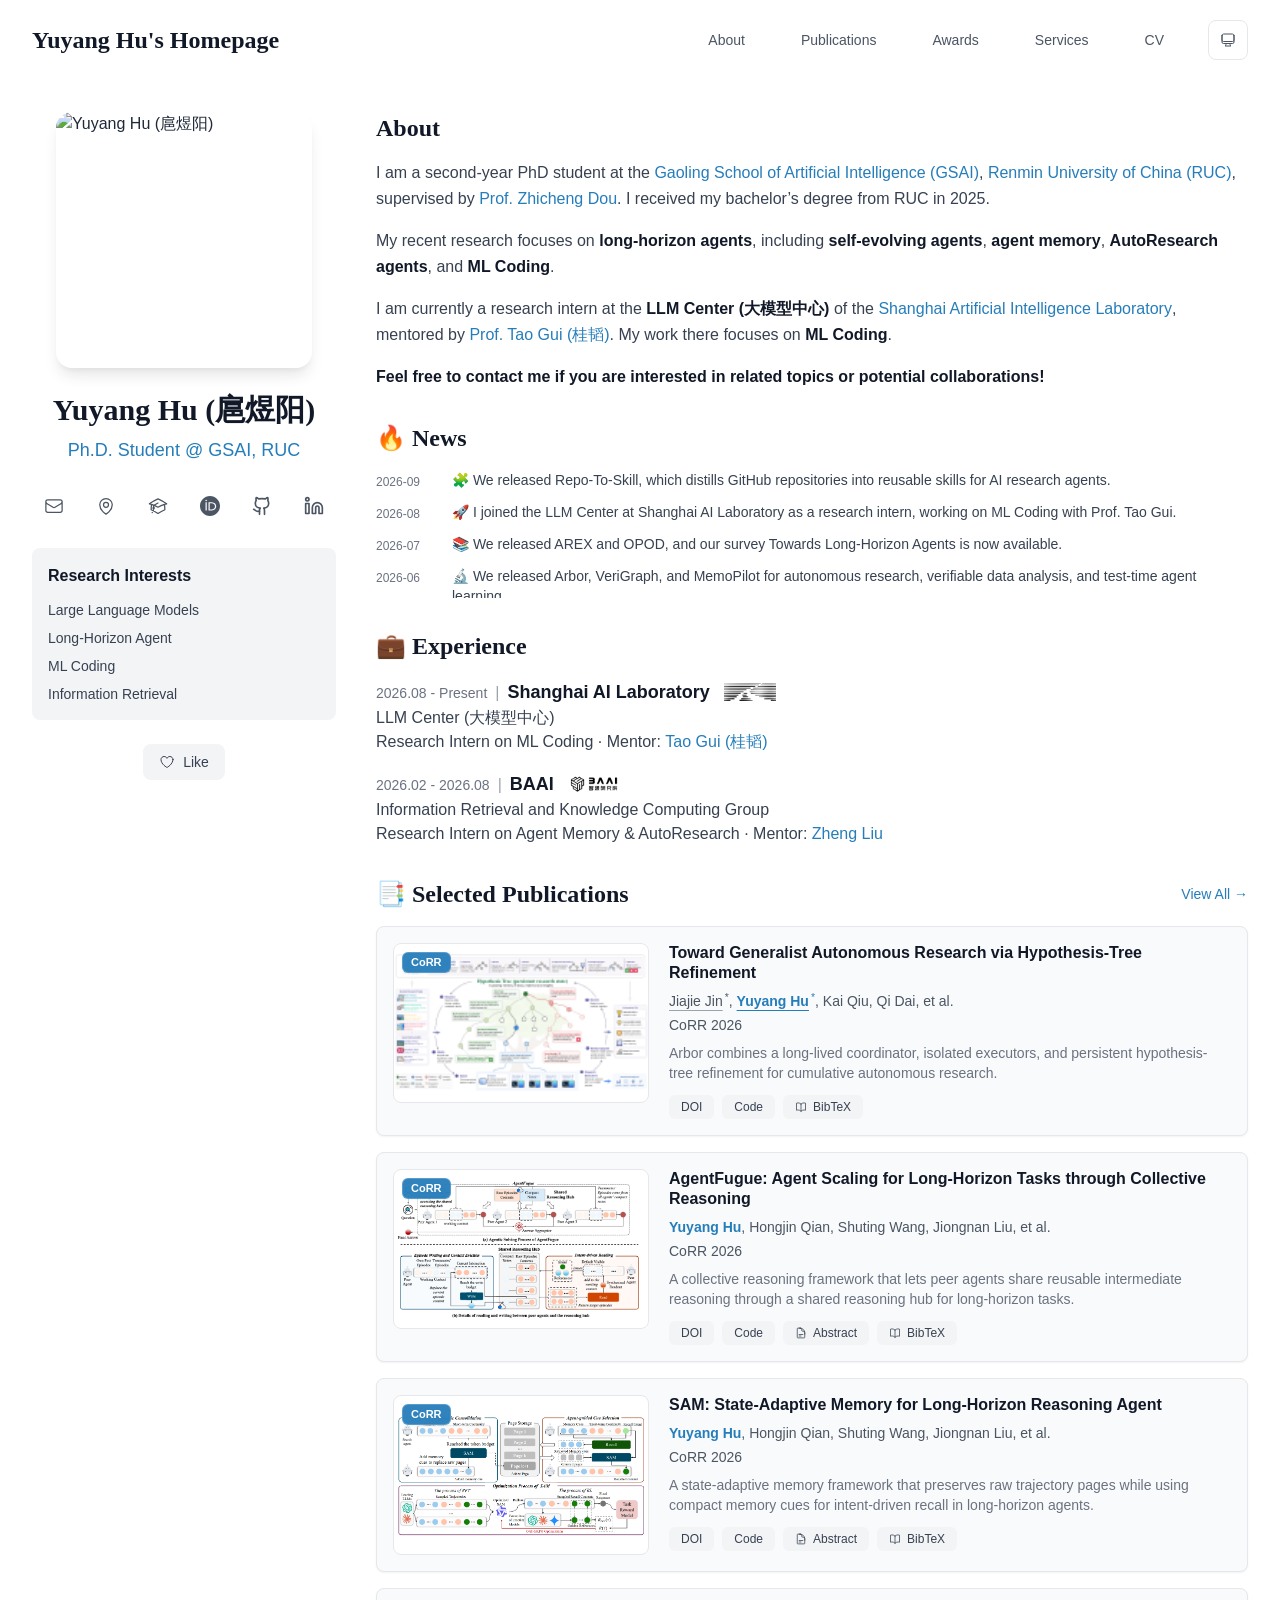
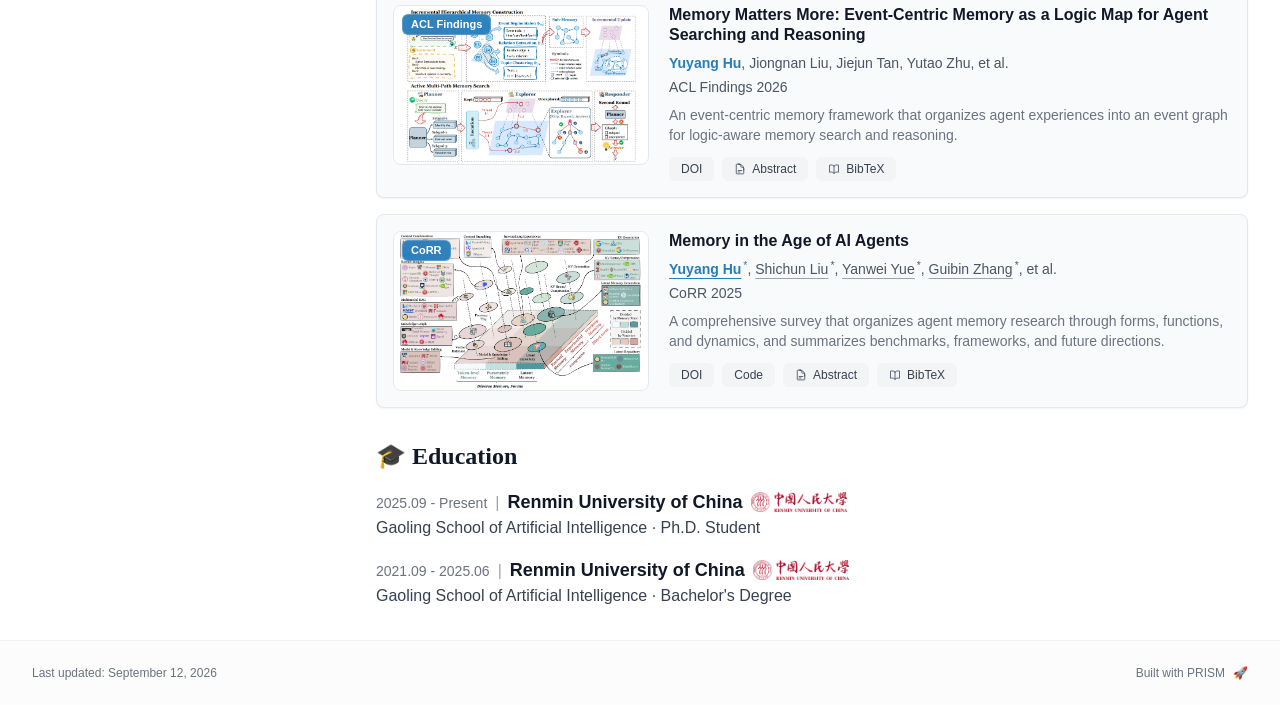
==== commit 1785630a: "Update PhD year" ====
--- a/index.html
+++ b/index.html
@@ -21,7 +21,7 @@
                 root.classList.add('light');
                 root.setAttribute('data-theme', 'light');
               }
-            </script><title>Yuyang Hu&#x27;s Homepage</title><meta name="description" content="PhD student at Gaoling School of Artificial Intelligence, Renmin University of China."/><meta name="author" content="Yuyang Hu (扈煜阳)"/><meta name="keywords" content="Yuyang Hu (扈煜阳),PhD,Research,"/><meta name="creator" content="Yuyang Hu (扈煜阳)"/><meta name="publisher" content="Yuyang Hu (扈煜阳)"/><meta property="og:title" content="Yuyang Hu&#x27;s Homepage"/><meta property="og:description" content="PhD student at Gaoling School of Artificial Intelligence, Renmin University of China."/><meta property="og:site_name" content="Yuyang Hu (扈煜阳)&#x27;s Academic Website"/><meta property="og:locale" content="en_US"/><meta property="og:type" content="website"/><meta name="twitter:card" content="summary"/><meta name="twitter:title" content="Yuyang Hu&#x27;s Homepage"/><meta name="twitter:description" content="PhD student at Gaoling School of Artificial Intelligence, Renmin University of China."/><link rel="icon" href="/favicon.png"/><script>document.querySelectorAll('body link[rel="icon"], body link[rel="apple-touch-icon"]').forEach(el => document.head.appendChild(el))</script><script src="/_next/static/chunks/polyfills-42372ed130431b0a.js" noModule=""></script></head><body class="font-sans antialiased"><div style="visibility:hidden"><nav class="fixed top-0 left-0 right-0 z-50" data-headlessui-state=""><div class="transition-all duration-300 ease-out bg-transparent" style="transform:translateY(-100px)"><div class="max-w-7xl mx-auto px-4 sm:px-6 lg:px-8"><div class="flex justify-between items-center h-16 lg:h-20"><div class="flex-shrink-0" tabindex="0"><a class="text-xl lg:text-2xl font-serif font-semibold text-primary hover:text-accent transition-colors duration-200" href="/">Yuyang Hu&#x27;s Homepage</a></div><div class="hidden lg:block"><div class="ml-10 flex items-center space-x-8"><div class="flex items-baseline space-x-8"><a class="relative px-3 py-2 text-sm font-medium transition-all duration-200 rounded hover:bg-accent/10 hover:shadow-sm text-primary" href="/"><span class="relative z-10">About</span><div class="absolute inset-0 bg-accent/10 rounded-lg"></div></a><a class="relative px-3 py-2 text-sm font-medium transition-all duration-200 rounded hover:bg-accent/10 hover:shadow-sm text-neutral-600 hover:text-primary" href="/publications/"><span class="relative z-10">Publications</span></a><a class="relative px-3 py-2 text-sm font-medium transition-all duration-200 rounded hover:bg-accent/10 hover:shadow-sm text-neutral-600 hover:text-primary" href="/awards/"><span class="relative z-10">Awards</span></a><a class="relative px-3 py-2 text-sm font-medium transition-all duration-200 rounded hover:bg-accent/10 hover:shadow-sm text-neutral-600 hover:text-primary" href="/services/"><span class="relative z-10">Services</span></a><a class="relative px-3 py-2 text-sm font-medium transition-all duration-200 rounded hover:bg-accent/10 hover:shadow-sm text-neutral-600 hover:text-primary" href="/cv/"><span class="relative z-10">CV</span></a></div><div class="flex items-center justify-center w-10 h-10 rounded-lg border border-neutral-200 dark:border-[rgba(148,163,184,0.24)] bg-background dark:bg-neutral-800"><div class="w-4 h-4 rounded-full bg-neutral-300 animate-pulse"></div></div></div></div><div class="lg:hidden flex items-center space-x-2"><div class="flex items-center justify-center w-10 h-10 rounded-lg border border-neutral-200 dark:border-[rgba(148,163,184,0.24)] bg-background dark:bg-neutral-800"><div class="w-4 h-4 rounded-full bg-neutral-300 animate-pulse"></div></div><button class="inline-flex items-center justify-center p-2 rounded-md text-neutral-600 hover:text-primary hover:bg-neutral-100 dark:hover:bg-neutral-800 focus:outline-none focus:ring-2 focus:ring-inset focus:ring-accent transition-colors duration-200" id="headlessui-disclosure-button-«R5pdb»" type="button" aria-expanded="false" data-headlessui-state=""><span class="sr-only">Open main menu</span><div><svg xmlns="http://www.w3.org/2000/svg" fill="none" viewBox="0 0 24 24" stroke-width="1.5" stroke="currentColor" aria-hidden="true" data-slot="icon" class="block h-6 w-6"><path stroke-linecap="round" stroke-linejoin="round" d="M3.75 6.75h16.5M3.75 12h16.5m-16.5 5.25h16.5"></path></svg></div></button></div></div></div></div></nav><main class="min-h-screen pt-16 lg:pt-20"><div class="max-w-7xl mx-auto px-4 sm:px-6 lg:px-8 py-8 bg-background min-h-screen"><div class="grid grid-cols-1 lg:grid-cols-[18rem_minmax(0,1fr)] xl:grid-cols-[19rem_minmax(0,1fr)] gap-8 lg:gap-10"><div><div class="sticky top-8" style="opacity:0;transform:translateY(20px)"><div class="w-64 h-64 mx-auto mb-6 rounded-2xl overflow-hidden shadow-lg hover:shadow-xl transition-all duration-200 hover:scale-105"><img alt="Yuyang Hu (扈煜阳)" width="256" height="256" decoding="async" data-nimg="1" class="w-full h-full object-cover object-[32%_center]" style="color:transparent" src="/pic.png"/></div><div class="text-center mb-6"><h1 class="text-3xl font-serif font-bold text-primary mb-2">Yuyang Hu (扈煜阳)</h1><p class="text-lg text-accent font-medium mb-1">Ph.D. Student @ GSAI, RUC</p><p class="text-neutral-600 mb-2"></p></div><div class="flex flex-wrap md:flex-nowrap justify-center gap-3 sm:gap-4 mb-6 relative px-2"><div class="relative"><button class="p-2 sm:p-2 transition-colors duration-200 text-neutral-600 dark:text-neutral-400 hover:text-accent" aria-label="Email"><svg xmlns="http://www.w3.org/2000/svg" fill="none" viewBox="0 0 24 24" stroke-width="1.5" stroke="currentColor" aria-hidden="true" data-slot="icon" class="h-5 w-5"><path stroke-linecap="round" stroke-linejoin="round" d="M21.75 6.75v10.5a2.25 2.25 0 0 1-2.25 2.25h-15a2.25 2.25 0 0 1-2.25-2.25V6.75m19.5 0A2.25 2.25 0 0 0 19.5 4.5h-15a2.25 2.25 0 0 0-2.25 2.25m19.5 0v.243a2.25 2.25 0 0 1-1.07 1.916l-7.5 4.615a2.25 2.25 0 0 1-2.36 0L3.32 8.91a2.25 2.25 0 0 1-1.07-1.916V6.75"></path></svg></button></div><div class="relative"><button class="p-2 sm:p-2 transition-colors duration-200 text-neutral-600 dark:text-neutral-400 hover:text-accent" aria-label="Location"><svg xmlns="http://www.w3.org/2000/svg" fill="none" viewBox="0 0 24 24" stroke-width="1.5" stroke="currentColor" aria-hidden="true" data-slot="icon" class="h-5 w-5"><path stroke-linecap="round" stroke-linejoin="round" d="M15 10.5a3 3 0 1 1-6 0 3 3 0 0 1 6 0Z"></path><path stroke-linecap="round" stroke-linejoin="round" d="M19.5 10.5c0 7.142-7.5 11.25-7.5 11.25S4.5 17.642 4.5 10.5a7.5 7.5 0 1 1 15 0Z"></path></svg></button></div><a href="https://scholar.google.com/citations?hl=en&amp;user=_t-3ipgAAAAJ" target="_blank" rel="noopener noreferrer" class="p-2 sm:p-2 text-neutral-600 dark:text-neutral-400 hover:text-accent transition-colors duration-200" aria-label="Google Scholar"><svg xmlns="http://www.w3.org/2000/svg" fill="none" viewBox="0 0 24 24" stroke-width="1.5" stroke="currentColor" aria-hidden="true" data-slot="icon" class="h-5 w-5"><path stroke-linecap="round" stroke-linejoin="round" d="M4.26 10.147a60.438 60.438 0 0 0-.491 6.347A48.62 48.62 0 0 1 12 20.904a48.62 48.62 0 0 1 8.232-4.41 60.46 60.46 0 0 0-.491-6.347m-15.482 0a50.636 50.636 0 0 0-2.658-.813A59.906 59.906 0 0 1 12 3.493a59.903 59.903 0 0 1 10.399 5.84c-.896.248-1.783.52-2.658.814m-15.482 0A50.717 50.717 0 0 1 12 13.489a50.702 50.702 0 0 1 7.74-3.342M6.75 15a.75.75 0 1 0 0-1.5.75.75 0 0 0 0 1.5Zm0 0v-3.675A55.378 55.378 0 0 1 12 8.443m-7.007 11.55A5.981 5.981 0 0 0 6.75 15.75v-1.5"></path></svg></a><a href="https://orcid.org/0009-0007-2828-1165" target="_blank" rel="noopener noreferrer" class="p-2 sm:p-2 text-neutral-600 dark:text-neutral-400 hover:text-accent transition-colors duration-200" aria-label="ORCID"><svg viewBox="0 0 24 24" fill="currentColor" class="h-5 w-5" xmlns="http://www.w3.org/2000/svg"><path d="M12 0C5.372 0 0 5.372 0 12s5.372 12 12 12 12-5.372 12-12S18.628 0 12 0zM7.369 4.378c.525 0 .947.431.947.947s-.422.947-.947.947a.95.95 0 0 1-.947-.947c0-.525.422-.947.947-.947zm-.722 3.038h1.444v10.041H6.647V7.416zm3.562 0h3.9c3.712 0 5.344 2.653 5.344 5.025 0 2.578-2.016 5.025-5.325 5.025h-3.919V7.416zm1.444 1.303v7.444h2.297c3.272 0 4.022-2.484 4.022-3.722 0-2.016-1.284-3.722-4.097-3.722h-2.222z"></path></svg></a><a href="https://github.com/namespace-ERI" target="_blank" rel="noopener noreferrer" class="p-2 sm:p-2 text-neutral-600 dark:text-neutral-400 hover:text-accent transition-colors duration-200" aria-label="GitHub"><svg xmlns="http://www.w3.org/2000/svg" width="24" height="24" viewBox="0 0 24 24" fill="none" stroke="currentColor" stroke-width="2" stroke-linecap="round" stroke-linejoin="round" class="lucide lucide-github h-5 w-5" aria-hidden="true"><path d="M15 22v-4a4.8 4.8 0 0 0-1-3.5c3 0 6-2 6-5.5.08-1.25-.27-2.48-1-3.5.28-1.15.28-2.35 0-3.5 0 0-1 0-3 1.5-2.64-.5-5.36-.5-8 0C6 2 5 2 5 2c-.3 1.15-.3 2.35 0 3.5A5.403 5.403 0 0 0 4 9c0 3.5 3 5.5 6 5.5-.39.49-.68 1.05-.85 1.65-.17.6-.22 1.23-.15 1.85v4"></path><path d="M9 18c-4.51 2-5-2-7-2"></path></svg></a><a href="https://www.linkedin.com/in/%E7%85%9C%E9%98%B3-%E6%89%88-379109302/" target="_blank" rel="noopener noreferrer" class="p-2 sm:p-2 text-neutral-600 dark:text-neutral-400 hover:text-accent transition-colors duration-200" aria-label="LinkedIn"><svg xmlns="http://www.w3.org/2000/svg" width="24" height="24" viewBox="0 0 24 24" fill="none" stroke="currentColor" stroke-width="2" stroke-linecap="round" stroke-linejoin="round" class="lucide lucide-linkedin h-5 w-5" aria-hidden="true"><path d="M16 8a6 6 0 0 1 6 6v7h-4v-7a2 2 0 0 0-2-2 2 2 0 0 0-2 2v7h-4v-7a6 6 0 0 1 6-6z"></path><rect width="4" height="12" x="2" y="9"></rect><circle cx="4" cy="4" r="2"></circle></svg></a></div><div class="bg-neutral-100 dark:bg-neutral-800 rounded-lg p-4 mb-6 hover:shadow-lg transition-all duration-200 hover:scale-[1.02]"><h3 class="font-semibold text-primary mb-3">Research Interests</h3><div class="space-y-2 text-sm text-neutral-700 dark:text-neutral-500"><div>Large Language Models</div><div>Long-Horizon Agent</div><div>ML Coding</div><div>Information Retrieval</div></div></div><div class="flex justify-center"><div class="relative"><button class="flex items-center space-x-2 px-4 py-2 rounded-lg font-medium text-sm transition-all duration-200 bg-neutral-100 dark:bg-neutral-800 text-neutral-700 dark:text-neutral-500 hover:bg-red-50 dark:hover:bg-red-900/20 hover:text-red-600 dark:hover:text-red-400 cursor-pointer" tabindex="0"><svg xmlns="http://www.w3.org/2000/svg" fill="none" viewBox="0 0 24 24" stroke-width="1.5" stroke="currentColor" aria-hidden="true" data-slot="icon" class="h-4 w-4"><path stroke-linecap="round" stroke-linejoin="round" d="M21 8.25c0-2.485-2.099-4.5-4.688-4.5-1.935 0-3.597 1.126-4.312 2.733-.715-1.607-2.377-2.733-4.313-2.733C5.1 3.75 3 5.765 3 8.25c0 7.22 9 12 9 12s9-4.78 9-12Z"></path></svg><span>Like</span></button></div></div></div></div><div class="min-w-0 space-y-8"><section id="about" class="scroll-mt-24 space-y-8"><section style="opacity:0;transform:translateY(20px)"><h2 class="text-2xl font-serif font-bold text-primary mb-4">About</h2><div class="text-neutral-700 dark:text-neutral-600 leading-relaxed"><p class="mb-4 last:mb-0">I am a first-year PhD student at the <a href="http://ai.ruc.edu.cn/" node="[object Object]" target="_blank" rel="noopener noreferrer" class="text-accent font-medium transition-all duration-200 rounded hover:bg-accent/10 hover:shadow-sm">Gaoling School of Artificial Intelligence (GSAI)</a>, <a href="https://www.ruc.edu.cn/" node="[object Object]" target="_blank" rel="noopener noreferrer" class="text-accent font-medium transition-all duration-200 rounded hover:bg-accent/10 hover:shadow-sm">Renmin University of China (RUC)</a>, supervised by <a href="http://playbigdata.ruc.edu.cn/dou/" node="[object Object]" target="_blank" rel="noopener noreferrer" class="text-accent font-medium transition-all duration-200 rounded hover:bg-accent/10 hover:shadow-sm">Prof. Zhicheng Dou</a>. I received my bachelor’s degree from RUC in 2025.</p>
+            </script><title>Yuyang Hu&#x27;s Homepage</title><meta name="description" content="PhD student at Gaoling School of Artificial Intelligence, Renmin University of China."/><meta name="author" content="Yuyang Hu (扈煜阳)"/><meta name="keywords" content="Yuyang Hu (扈煜阳),PhD,Research,"/><meta name="creator" content="Yuyang Hu (扈煜阳)"/><meta name="publisher" content="Yuyang Hu (扈煜阳)"/><meta property="og:title" content="Yuyang Hu&#x27;s Homepage"/><meta property="og:description" content="PhD student at Gaoling School of Artificial Intelligence, Renmin University of China."/><meta property="og:site_name" content="Yuyang Hu (扈煜阳)&#x27;s Academic Website"/><meta property="og:locale" content="en_US"/><meta property="og:type" content="website"/><meta name="twitter:card" content="summary"/><meta name="twitter:title" content="Yuyang Hu&#x27;s Homepage"/><meta name="twitter:description" content="PhD student at Gaoling School of Artificial Intelligence, Renmin University of China."/><link rel="icon" href="/favicon.png"/><script>document.querySelectorAll('body link[rel="icon"], body link[rel="apple-touch-icon"]').forEach(el => document.head.appendChild(el))</script><script src="/_next/static/chunks/polyfills-42372ed130431b0a.js" noModule=""></script></head><body class="font-sans antialiased"><div style="visibility:hidden"><nav class="fixed top-0 left-0 right-0 z-50" data-headlessui-state=""><div class="transition-all duration-300 ease-out bg-transparent" style="transform:translateY(-100px)"><div class="max-w-7xl mx-auto px-4 sm:px-6 lg:px-8"><div class="flex justify-between items-center h-16 lg:h-20"><div class="flex-shrink-0" tabindex="0"><a class="text-xl lg:text-2xl font-serif font-semibold text-primary hover:text-accent transition-colors duration-200" href="/">Yuyang Hu&#x27;s Homepage</a></div><div class="hidden lg:block"><div class="ml-10 flex items-center space-x-8"><div class="flex items-baseline space-x-8"><a class="relative px-3 py-2 text-sm font-medium transition-all duration-200 rounded hover:bg-accent/10 hover:shadow-sm text-primary" href="/"><span class="relative z-10">About</span><div class="absolute inset-0 bg-accent/10 rounded-lg"></div></a><a class="relative px-3 py-2 text-sm font-medium transition-all duration-200 rounded hover:bg-accent/10 hover:shadow-sm text-neutral-600 hover:text-primary" href="/publications/"><span class="relative z-10">Publications</span></a><a class="relative px-3 py-2 text-sm font-medium transition-all duration-200 rounded hover:bg-accent/10 hover:shadow-sm text-neutral-600 hover:text-primary" href="/awards/"><span class="relative z-10">Awards</span></a><a class="relative px-3 py-2 text-sm font-medium transition-all duration-200 rounded hover:bg-accent/10 hover:shadow-sm text-neutral-600 hover:text-primary" href="/services/"><span class="relative z-10">Services</span></a><a class="relative px-3 py-2 text-sm font-medium transition-all duration-200 rounded hover:bg-accent/10 hover:shadow-sm text-neutral-600 hover:text-primary" href="/cv/"><span class="relative z-10">CV</span></a></div><div class="flex items-center justify-center w-10 h-10 rounded-lg border border-neutral-200 dark:border-[rgba(148,163,184,0.24)] bg-background dark:bg-neutral-800"><div class="w-4 h-4 rounded-full bg-neutral-300 animate-pulse"></div></div></div></div><div class="lg:hidden flex items-center space-x-2"><div class="flex items-center justify-center w-10 h-10 rounded-lg border border-neutral-200 dark:border-[rgba(148,163,184,0.24)] bg-background dark:bg-neutral-800"><div class="w-4 h-4 rounded-full bg-neutral-300 animate-pulse"></div></div><button class="inline-flex items-center justify-center p-2 rounded-md text-neutral-600 hover:text-primary hover:bg-neutral-100 dark:hover:bg-neutral-800 focus:outline-none focus:ring-2 focus:ring-inset focus:ring-accent transition-colors duration-200" id="headlessui-disclosure-button-«R5pdb»" type="button" aria-expanded="false" data-headlessui-state=""><span class="sr-only">Open main menu</span><div><svg xmlns="http://www.w3.org/2000/svg" fill="none" viewBox="0 0 24 24" stroke-width="1.5" stroke="currentColor" aria-hidden="true" data-slot="icon" class="block h-6 w-6"><path stroke-linecap="round" stroke-linejoin="round" d="M3.75 6.75h16.5M3.75 12h16.5m-16.5 5.25h16.5"></path></svg></div></button></div></div></div></div></nav><main class="min-h-screen pt-16 lg:pt-20"><div class="max-w-7xl mx-auto px-4 sm:px-6 lg:px-8 py-8 bg-background min-h-screen"><div class="grid grid-cols-1 lg:grid-cols-[18rem_minmax(0,1fr)] xl:grid-cols-[19rem_minmax(0,1fr)] gap-8 lg:gap-10"><div><div class="sticky top-8" style="opacity:0;transform:translateY(20px)"><div class="w-64 h-64 mx-auto mb-6 rounded-2xl overflow-hidden shadow-lg hover:shadow-xl transition-all duration-200 hover:scale-105"><img alt="Yuyang Hu (扈煜阳)" width="256" height="256" decoding="async" data-nimg="1" class="w-full h-full object-cover object-[32%_center]" style="color:transparent" src="/pic.png"/></div><div class="text-center mb-6"><h1 class="text-3xl font-serif font-bold text-primary mb-2">Yuyang Hu (扈煜阳)</h1><p class="text-lg text-accent font-medium mb-1">Ph.D. Student @ GSAI, RUC</p><p class="text-neutral-600 mb-2"></p></div><div class="flex flex-wrap md:flex-nowrap justify-center gap-3 sm:gap-4 mb-6 relative px-2"><div class="relative"><button class="p-2 sm:p-2 transition-colors duration-200 text-neutral-600 dark:text-neutral-400 hover:text-accent" aria-label="Email"><svg xmlns="http://www.w3.org/2000/svg" fill="none" viewBox="0 0 24 24" stroke-width="1.5" stroke="currentColor" aria-hidden="true" data-slot="icon" class="h-5 w-5"><path stroke-linecap="round" stroke-linejoin="round" d="M21.75 6.75v10.5a2.25 2.25 0 0 1-2.25 2.25h-15a2.25 2.25 0 0 1-2.25-2.25V6.75m19.5 0A2.25 2.25 0 0 0 19.5 4.5h-15a2.25 2.25 0 0 0-2.25 2.25m19.5 0v.243a2.25 2.25 0 0 1-1.07 1.916l-7.5 4.615a2.25 2.25 0 0 1-2.36 0L3.32 8.91a2.25 2.25 0 0 1-1.07-1.916V6.75"></path></svg></button></div><div class="relative"><button class="p-2 sm:p-2 transition-colors duration-200 text-neutral-600 dark:text-neutral-400 hover:text-accent" aria-label="Location"><svg xmlns="http://www.w3.org/2000/svg" fill="none" viewBox="0 0 24 24" stroke-width="1.5" stroke="currentColor" aria-hidden="true" data-slot="icon" class="h-5 w-5"><path stroke-linecap="round" stroke-linejoin="round" d="M15 10.5a3 3 0 1 1-6 0 3 3 0 0 1 6 0Z"></path><path stroke-linecap="round" stroke-linejoin="round" d="M19.5 10.5c0 7.142-7.5 11.25-7.5 11.25S4.5 17.642 4.5 10.5a7.5 7.5 0 1 1 15 0Z"></path></svg></button></div><a href="https://scholar.google.com/citations?hl=en&amp;user=_t-3ipgAAAAJ" target="_blank" rel="noopener noreferrer" class="p-2 sm:p-2 text-neutral-600 dark:text-neutral-400 hover:text-accent transition-colors duration-200" aria-label="Google Scholar"><svg xmlns="http://www.w3.org/2000/svg" fill="none" viewBox="0 0 24 24" stroke-width="1.5" stroke="currentColor" aria-hidden="true" data-slot="icon" class="h-5 w-5"><path stroke-linecap="round" stroke-linejoin="round" d="M4.26 10.147a60.438 60.438 0 0 0-.491 6.347A48.62 48.62 0 0 1 12 20.904a48.62 48.62 0 0 1 8.232-4.41 60.46 60.46 0 0 0-.491-6.347m-15.482 0a50.636 50.636 0 0 0-2.658-.813A59.906 59.906 0 0 1 12 3.493a59.903 59.903 0 0 1 10.399 5.84c-.896.248-1.783.52-2.658.814m-15.482 0A50.717 50.717 0 0 1 12 13.489a50.702 50.702 0 0 1 7.74-3.342M6.75 15a.75.75 0 1 0 0-1.5.75.75 0 0 0 0 1.5Zm0 0v-3.675A55.378 55.378 0 0 1 12 8.443m-7.007 11.55A5.981 5.981 0 0 0 6.75 15.75v-1.5"></path></svg></a><a href="https://orcid.org/0009-0007-2828-1165" target="_blank" rel="noopener noreferrer" class="p-2 sm:p-2 text-neutral-600 dark:text-neutral-400 hover:text-accent transition-colors duration-200" aria-label="ORCID"><svg viewBox="0 0 24 24" fill="currentColor" class="h-5 w-5" xmlns="http://www.w3.org/2000/svg"><path d="M12 0C5.372 0 0 5.372 0 12s5.372 12 12 12 12-5.372 12-12S18.628 0 12 0zM7.369 4.378c.525 0 .947.431.947.947s-.422.947-.947.947a.95.95 0 0 1-.947-.947c0-.525.422-.947.947-.947zm-.722 3.038h1.444v10.041H6.647V7.416zm3.562 0h3.9c3.712 0 5.344 2.653 5.344 5.025 0 2.578-2.016 5.025-5.325 5.025h-3.919V7.416zm1.444 1.303v7.444h2.297c3.272 0 4.022-2.484 4.022-3.722 0-2.016-1.284-3.722-4.097-3.722h-2.222z"></path></svg></a><a href="https://github.com/namespace-ERI" target="_blank" rel="noopener noreferrer" class="p-2 sm:p-2 text-neutral-600 dark:text-neutral-400 hover:text-accent transition-colors duration-200" aria-label="GitHub"><svg xmlns="http://www.w3.org/2000/svg" width="24" height="24" viewBox="0 0 24 24" fill="none" stroke="currentColor" stroke-width="2" stroke-linecap="round" stroke-linejoin="round" class="lucide lucide-github h-5 w-5" aria-hidden="true"><path d="M15 22v-4a4.8 4.8 0 0 0-1-3.5c3 0 6-2 6-5.5.08-1.25-.27-2.48-1-3.5.28-1.15.28-2.35 0-3.5 0 0-1 0-3 1.5-2.64-.5-5.36-.5-8 0C6 2 5 2 5 2c-.3 1.15-.3 2.35 0 3.5A5.403 5.403 0 0 0 4 9c0 3.5 3 5.5 6 5.5-.39.49-.68 1.05-.85 1.65-.17.6-.22 1.23-.15 1.85v4"></path><path d="M9 18c-4.51 2-5-2-7-2"></path></svg></a><a href="https://www.linkedin.com/in/%E7%85%9C%E9%98%B3-%E6%89%88-379109302/" target="_blank" rel="noopener noreferrer" class="p-2 sm:p-2 text-neutral-600 dark:text-neutral-400 hover:text-accent transition-colors duration-200" aria-label="LinkedIn"><svg xmlns="http://www.w3.org/2000/svg" width="24" height="24" viewBox="0 0 24 24" fill="none" stroke="currentColor" stroke-width="2" stroke-linecap="round" stroke-linejoin="round" class="lucide lucide-linkedin h-5 w-5" aria-hidden="true"><path d="M16 8a6 6 0 0 1 6 6v7h-4v-7a2 2 0 0 0-2-2 2 2 0 0 0-2 2v7h-4v-7a6 6 0 0 1 6-6z"></path><rect width="4" height="12" x="2" y="9"></rect><circle cx="4" cy="4" r="2"></circle></svg></a></div><div class="bg-neutral-100 dark:bg-neutral-800 rounded-lg p-4 mb-6 hover:shadow-lg transition-all duration-200 hover:scale-[1.02]"><h3 class="font-semibold text-primary mb-3">Research Interests</h3><div class="space-y-2 text-sm text-neutral-700 dark:text-neutral-500"><div>Large Language Models</div><div>Long-Horizon Agent</div><div>ML Coding</div><div>Information Retrieval</div></div></div><div class="flex justify-center"><div class="relative"><button class="flex items-center space-x-2 px-4 py-2 rounded-lg font-medium text-sm transition-all duration-200 bg-neutral-100 dark:bg-neutral-800 text-neutral-700 dark:text-neutral-500 hover:bg-red-50 dark:hover:bg-red-900/20 hover:text-red-600 dark:hover:text-red-400 cursor-pointer" tabindex="0"><svg xmlns="http://www.w3.org/2000/svg" fill="none" viewBox="0 0 24 24" stroke-width="1.5" stroke="currentColor" aria-hidden="true" data-slot="icon" class="h-4 w-4"><path stroke-linecap="round" stroke-linejoin="round" d="M21 8.25c0-2.485-2.099-4.5-4.688-4.5-1.935 0-3.597 1.126-4.312 2.733-.715-1.607-2.377-2.733-4.313-2.733C5.1 3.75 3 5.765 3 8.25c0 7.22 9 12 9 12s9-4.78 9-12Z"></path></svg><span>Like</span></button></div></div></div></div><div class="min-w-0 space-y-8"><section id="about" class="scroll-mt-24 space-y-8"><section style="opacity:0;transform:translateY(20px)"><h2 class="text-2xl font-serif font-bold text-primary mb-4">About</h2><div class="text-neutral-700 dark:text-neutral-600 leading-relaxed"><p class="mb-4 last:mb-0">I am a second-year PhD student at the <a href="http://ai.ruc.edu.cn/" node="[object Object]" target="_blank" rel="noopener noreferrer" class="text-accent font-medium transition-all duration-200 rounded hover:bg-accent/10 hover:shadow-sm">Gaoling School of Artificial Intelligence (GSAI)</a>, <a href="https://www.ruc.edu.cn/" node="[object Object]" target="_blank" rel="noopener noreferrer" class="text-accent font-medium transition-all duration-200 rounded hover:bg-accent/10 hover:shadow-sm">Renmin University of China (RUC)</a>, supervised by <a href="http://playbigdata.ruc.edu.cn/dou/" node="[object Object]" target="_blank" rel="noopener noreferrer" class="text-accent font-medium transition-all duration-200 rounded hover:bg-accent/10 hover:shadow-sm">Prof. Zhicheng Dou</a>. I received my bachelor’s degree from RUC in 2025.</p>
 <p class="mb-4 last:mb-0">My recent research focuses on <strong class="font-semibold text-primary">long-horizon agents</strong>, including <strong class="font-semibold text-primary">self-evolving agents</strong>, <strong class="font-semibold text-primary">agent memory</strong>, <strong class="font-semibold text-primary">AutoResearch agents</strong>, and <strong class="font-semibold text-primary">ML Coding</strong>.</p>
 <p class="mb-4 last:mb-0">I am currently a research intern at the <strong class="font-semibold text-primary">LLM Center (大模型中心)</strong> of the <a href="https://www.shlab.org.cn/" node="[object Object]" target="_blank" rel="noopener noreferrer" class="text-accent font-medium transition-all duration-200 rounded hover:bg-accent/10 hover:shadow-sm">Shanghai Artificial Intelligence Laboratory</a>, mentored by <a href="https://guitaowufeng.github.io/" node="[object Object]" target="_blank" rel="noopener noreferrer" class="text-accent font-medium transition-all duration-200 rounded hover:bg-accent/10 hover:shadow-sm">Prof. Tao Gui (桂韬)</a>. My work there focuses on <strong class="font-semibold text-primary">ML Coding</strong>.</p>
-<p class="mb-4 last:mb-0"><strong class="font-semibold text-primary">Feel free to contact me if you are interested in related topics or potential collaborations!</strong></p></div></section><section style="opacity:0;transform:translateY(20px)"><h2 class="text-2xl font-serif font-bold text-primary mb-4">🔥 News</h2><div class="max-h-32 space-y-3 overflow-y-auto pr-2"><div class="flex items-start space-x-3"><span class="text-xs text-neutral-500 mt-1 w-16 flex-shrink-0">2026-09</span><p class="text-sm text-neutral-700">🧩 We released Repo-To-Skill, which distills GitHub repositories into reusable skills for AI research agents.</p></div><div class="flex items-start space-x-3"><span class="text-xs text-neutral-500 mt-1 w-16 flex-shrink-0">2026-08</span><p class="text-sm text-neutral-700">🚀 I joined the LLM Center at Shanghai AI Laboratory as a research intern, working on ML Coding with Prof. Tao Gui.</p></div><div class="flex items-start space-x-3"><span class="text-xs text-neutral-500 mt-1 w-16 flex-shrink-0">2026-07</span><p class="text-sm text-neutral-700">📚 We released AREX and OPOD, and our survey Towards Long-Horizon Agents is now available.</p></div><div class="flex items-start space-x-3"><span class="text-xs text-neutral-500 mt-1 w-16 flex-shrink-0">2026-06</span><p class="text-sm text-neutral-700">🔬 We released Arbor, VeriGraph, and MemoPilot for autonomous research, verifiable data analysis, and test-time agent learning.</p></div><div class="flex items-start space-x-3"><span class="text-xs text-neutral-500 mt-1 w-16 flex-shrink-0">2026-05</span><p class="text-sm text-neutral-700">🤖 We released AgentFugue, SAM, and our work on defending agentic harnesses against persistent-control attacks.</p></div><div class="flex items-start space-x-3"><span class="text-xs text-neutral-500 mt-1 w-16 flex-shrink-0">2026-04</span><p class="text-sm text-neutral-700">🎉 CompassMem was accepted to ACL 2026 Findings!</p></div><div class="flex items-start space-x-3"><span class="text-xs text-neutral-500 mt-1 w-16 flex-shrink-0">2026-03</span><p class="text-sm text-neutral-700">🧠 Our MemSifter paper is now available on arXiv.</p></div><div class="flex items-start space-x-3"><span class="text-xs text-neutral-500 mt-1 w-16 flex-shrink-0">2026-02</span><p class="text-sm text-neutral-700">✨ I started a research internship at the Information Retrieval and Knowledge Computing Group, BAAI.</p></div><div class="flex items-start space-x-3"><span class="text-xs text-neutral-500 mt-1 w-16 flex-shrink-0">2025-12</span><p class="text-sm text-neutral-700">📖 We released Memory in the Age of AI Agents, a survey on agent memory.</p></div><div class="flex items-start space-x-3"><span class="text-xs text-neutral-500 mt-1 w-16 flex-shrink-0">2025-06</span><p class="text-sm text-neutral-700">🎓 Graduated from RUC GSAI with a bachelor&#x27;s degree.</p></div></div></section><section style="opacity:0;transform:translateY(20px)"><h2 class="text-2xl font-serif font-bold text-primary mb-4">💼 Experience</h2><div class="space-y-4"><div class="min-w-0"><div class="flex flex-col gap-1 sm:flex-row sm:items-baseline sm:gap-2"><span class="text-sm font-medium text-neutral-500">2026.08 - Present</span><span class="hidden text-neutral-400 sm:inline">|</span><span class="inline-flex flex-wrap items-center gap-2 text-lg font-semibold text-primary"><span>Shanghai AI Laboratory</span><span class="inline-flex h-5 w-16 items-center justify-center overflow-hidden rounded bg-white px-1.5 align-middle dark:bg-black"><img alt="Shanghai AI Laboratory logo" loading="lazy" width="64" height="20" decoding="async" data-nimg="1" class="h-full w-full object-contain invert dark:invert-0" style="color:transparent" src="/shanghai-ai-lab.webp"/></span></span></div><p class="text-base text-neutral-700 dark:text-neutral-400">LLM Center (大模型中心)</p><p class="text-base text-neutral-700 dark:text-neutral-400">Research Intern on ML Coding<!-- --> · Mentor: <a href="https://guitaowufeng.github.io/" target="_blank" rel="noopener noreferrer" class="text-accent font-medium transition-all duration-200 rounded hover:bg-accent/10 hover:shadow-sm">Tao Gui (桂韬)</a></p></div><div class="min-w-0"><div class="flex flex-col gap-1 sm:flex-row sm:items-baseline sm:gap-2"><span class="text-sm font-medium text-neutral-500">2026.02 - 2026.08</span><span class="hidden text-neutral-400 sm:inline">|</span><span class="inline-flex flex-wrap items-center gap-2 text-lg font-semibold text-primary"><span>BAAI</span><span class="inline-flex h-5 w-16 items-center justify-center overflow-hidden rounded bg-white px-1.5 align-middle dark:bg-black"><img alt="BAAI logo" loading="lazy" width="64" height="20" decoding="async" data-nimg="1" class="h-full w-full object-contain invert dark:invert-0" style="color:transparent" src="/BAAI.png"/></span></span></div><p class="text-base text-neutral-700 dark:text-neutral-400">Information Retrieval and Knowledge Computing Group</p><p class="text-base text-neutral-700 dark:text-neutral-400">Research Intern on Agent Memory &amp; AutoResearch<!-- --> · Mentor: <a href="https://scholar.google.com/citations?user=k2SF4M0AAAAJ&amp;hl=en&amp;oi=ao" target="_blank" rel="noopener noreferrer" class="text-accent font-medium transition-all duration-200 rounded hover:bg-accent/10 hover:shadow-sm">Zheng Liu</a></p></div></div></section><section style="opacity:0;transform:translateY(20px)"><div class="flex items-center justify-between mb-4"><h2 class="text-2xl font-serif font-bold text-primary">📑 Selected Publications</h2><a class="text-accent hover:text-accent-dark text-sm font-medium transition-all duration-200 rounded hover:bg-accent/10 hover:shadow-sm" href="/publications/">View All →</a></div><div class="space-y-4"><div class="bg-neutral-50 dark:bg-neutral-800 p-4 rounded-lg shadow-sm border border-neutral-200 dark:border-[rgba(148,163,184,0.24)] hover:shadow-lg transition-all duration-200 hover:scale-[1.02]" style="opacity:0;transform:translateY(20px)"><div class="flex flex-col md:flex-row gap-4 md:gap-5"><div class="w-full flex-shrink-0 md:w-60 lg:w-64"><div class="relative aspect-[16/10] overflow-hidden rounded-lg border border-neutral-200 bg-white dark:border-neutral-700 dark:bg-neutral-900"><div class="absolute left-2 top-2 z-10 max-w-[85%] truncate rounded-md border border-white/20 bg-accent/95 px-2 py-1 text-[11px] font-semibold leading-none text-white shadow-sm backdrop-blur-sm">CoRR</div><img alt="Toward Generalist Autonomous Research via Hypothesis-Tree Refinement" loading="lazy" decoding="async" data-nimg="fill" class="object-contain" style="position:absolute;height:100%;width:100%;left:0;top:0;right:0;bottom:0;color:transparent" src="/papers/Arbor.png"/></div></div><div class="flex-grow min-w-0"><h3 class="font-semibold text-primary mb-2 leading-tight"><a href="https://arxiv.org/abs/2606.11926" target="_blank" rel="noopener noreferrer" class="hover:text-accent transition-colors">Toward Generalist Autonomous Research via Hypothesis-Tree Refinement</a></h3><p class="text-sm text-neutral-600 dark:text-neutral-500 mb-1"><span><span class=" underline underline-offset-4 decoration-neutral-400">Jiajie Jin</span><sup class="ml-0.5 text-neutral-600 dark:text-neutral-400">*</sup>, </span><span><span class="font-semibold text-accent underline underline-offset-4 decoration-accent">Yuyang Hu</span><sup class="ml-0.5 text-accent">*</sup>, </span><span><span class=" ">Kai Qiu</span>, </span><span><span class=" ">Qi Dai</span>, </span><span>et al.</span></p><p class="text-sm text-neutral-600 dark:text-neutral-500 mb-2">CoRR<!-- --> <!-- -->2026</p><p class="text-sm text-neutral-500 dark:text-neutral-500 line-clamp-2 mb-3">Arbor combines a long-lived coordinator, isolated executors, and persistent hypothesis-tree refinement for cumulative autonomous research.</p><div class="flex flex-wrap gap-2 mt-auto"><a href="https://doi.org/10.48550/arXiv.2606.11926" target="_blank" rel="noopener noreferrer" class="inline-flex items-center px-3 py-1 rounded-md text-xs font-medium bg-neutral-100 dark:bg-neutral-700 text-neutral-700 dark:text-neutral-300 hover:bg-accent hover:text-white transition-colors">DOI</a><a href="https://github.com/RUC-NLPIR/Arbor" target="_blank" rel="noopener noreferrer" class="inline-flex items-center px-3 py-1 rounded-md text-xs font-medium bg-neutral-100 dark:bg-neutral-700 text-neutral-700 dark:text-neutral-300 hover:bg-accent hover:text-white transition-colors">Code</a><button class="inline-flex items-center px-3 py-1 rounded-md text-xs font-medium transition-colors bg-neutral-100 dark:bg-neutral-700 text-neutral-700 dark:text-neutral-300 hover:bg-accent hover:text-white"><svg xmlns="http://www.w3.org/2000/svg" fill="none" viewBox="0 0 24 24" stroke-width="1.5" stroke="currentColor" aria-hidden="true" data-slot="icon" class="h-3 w-3 mr-1.5"><path stroke-linecap="round" stroke-linejoin="round" d="M12 6.042A8.967 8.967 0 0 0 6 3.75c-1.052 0-2.062.18-3 .512v14.25A8.987 8.987 0 0 1 6 18c2.305 0 4.408.867 6 2.292m0-14.25a8.966 8.966 0 0 1 6-2.292c1.052 0 2.062.18 3 .512v14.25A8.987 8.987 0 0 0 18 18a8.967 8.967 0 0 0-6 2.292m0-14.25v14.25"></path></svg>BibTeX</button></div></div></div></div><div class="bg-neutral-50 dark:bg-neutral-800 p-4 rounded-lg shadow-sm border border-neutral-200 dark:border-[rgba(148,163,184,0.24)] hover:shadow-lg transition-all duration-200 hover:scale-[1.02]" style="opacity:0;transform:translateY(20px)"><div class="flex flex-col md:flex-row gap-4 md:gap-5"><div class="w-full flex-shrink-0 md:w-60 lg:w-64"><div class="relative aspect-[16/10] overflow-hidden rounded-lg border border-neutral-200 bg-white dark:border-neutral-700 dark:bg-neutral-900"><div class="absolute left-2 top-2 z-10 max-w-[85%] truncate rounded-md border border-white/20 bg-accent/95 px-2 py-1 text-[11px] font-semibold leading-none text-white shadow-sm backdrop-blur-sm">CoRR</div><img alt="AgentFugue: Agent Scaling for Long-Horizon Tasks through Collective Reasoning" loading="lazy" decoding="async" data-nimg="fill" class="object-contain" style="position:absolute;height:100%;width:100%;left:0;top:0;right:0;bottom:0;color:transparent" src="/papers/AgentFugue.png"/></div></div><div class="flex-grow min-w-0"><h3 class="font-semibold text-primary mb-2 leading-tight"><a href="https://arxiv.org/abs/2605.24486" target="_blank" rel="noopener noreferrer" class="hover:text-accent transition-colors">AgentFugue: Agent Scaling for Long-Horizon Tasks through Collective Reasoning</a></h3><p class="text-sm text-neutral-600 dark:text-neutral-500 mb-1"><span><span class="font-semibold text-accent ">Yuyang Hu</span>, </span><span><span class=" ">Hongjin Qian</span>, </span><span><span class=" ">Shuting Wang</span>, </span><span><span class=" ">Jiongnan Liu</span>, </span><span>et al.</span></p><p class="text-sm text-neutral-600 dark:text-neutral-500 mb-2">CoRR<!-- --> <!-- -->2026</p><p class="text-sm text-neutral-500 dark:text-neutral-500 line-clamp-2 mb-3">A collective reasoning framework that lets peer agents share reusable intermediate reasoning through a shared reasoning hub for long-horizon tasks.</p><div class="flex flex-wrap gap-2 mt-auto"><a href="https://doi.org/10.48550/arXiv.2605.24486" target="_blank" rel="noopener noreferrer" class="inline-flex items-center px-3 py-1 rounded-md text-xs font-medium bg-neutral-100 dark:bg-neutral-700 text-neutral-700 dark:text-neutral-300 hover:bg-accent hover:text-white transition-colors">DOI</a><a href="https://github.com/qhjqhj00/cabeza" target="_blank" rel="noopener noreferrer" class="inline-flex items-center px-3 py-1 rounded-md text-xs font-medium bg-neutral-100 dark:bg-neutral-700 text-neutral-700 dark:text-neutral-300 hover:bg-accent hover:text-white transition-colors">Code</a><button class="inline-flex items-center px-3 py-1 rounded-md text-xs font-medium transition-colors bg-neutral-100 dark:bg-neutral-700 text-neutral-700 dark:text-neutral-300 hover:bg-accent hover:text-white"><svg xmlns="http://www.w3.org/2000/svg" fill="none" viewBox="0 0 24 24" stroke-width="1.5" stroke="currentColor" aria-hidden="true" data-slot="icon" class="h-3 w-3 mr-1.5"><path stroke-linecap="round" stroke-linejoin="round" d="M19.5 14.25v-2.625a3.375 3.375 0 0 0-3.375-3.375h-1.5A1.125 1.125 0 0 1 13.5 7.125v-1.5a3.375 3.375 0 0 0-3.375-3.375H8.25m0 12.75h7.5m-7.5 3H12M10.5 2.25H5.625c-.621 0-1.125.504-1.125 1.125v17.25c0 .621.504 1.125 1.125 1.125h12.75c.621 0 1.125-.504 1.125-1.125V11.25a9 9 0 0 0-9-9Z"></path></svg>Abstract</button><button class="inline-flex items-center px-3 py-1 rounded-md text-xs font-medium transition-colors bg-neutral-100 dark:bg-neutral-700 text-neutral-700 dark:text-neutral-300 hover:bg-accent hover:text-white"><svg xmlns="http://www.w3.org/2000/svg" fill="none" viewBox="0 0 24 24" stroke-width="1.5" stroke="currentColor" aria-hidden="true" data-slot="icon" class="h-3 w-3 mr-1.5"><path stroke-linecap="round" stroke-linejoin="round" d="M12 6.042A8.967 8.967 0 0 0 6 3.75c-1.052 0-2.062.18-3 .512v14.25A8.987 8.987 0 0 1 6 18c2.305 0 4.408.867 6 2.292m0-14.25a8.966 8.966 0 0 1 6-2.292c1.052 0 2.062.18 3 .512v14.25A8.987 8.987 0 0 0 18 18a8.967 8.967 0 0 0-6 2.292m0-14.25v14.25"></path></svg>BibTeX</button></div></div></div></div><div class="bg-neutral-50 dark:bg-neutral-800 p-4 rounded-lg shadow-sm border border-neutral-200 dark:border-[rgba(148,163,184,0.24)] hover:shadow-lg transition-all duration-200 hover:scale-[1.02]" style="opacity:0;transform:translateY(20px)"><div class="flex flex-col md:flex-row gap-4 md:gap-5"><div class="w-full flex-shrink-0 md:w-60 lg:w-64"><div class="relative aspect-[16/10] overflow-hidden rounded-lg border border-neutral-200 bg-white dark:border-neutral-700 dark:bg-neutral-900"><div class="absolute left-2 top-2 z-10 max-w-[85%] truncate rounded-md border border-white/20 bg-accent/95 px-2 py-1 text-[11px] font-semibold leading-none text-white shadow-sm backdrop-blur-sm">CoRR</div><img alt="SAM: State-Adaptive Memory for Long-Horizon Reasoning Agent" loading="lazy" decoding="async" data-nimg="fill" class="object-contain" style="position:absolute;height:100%;width:100%;left:0;top:0;right:0;bottom:0;color:transparent" src="/papers/SAM.png"/></div></div><div class="flex-grow min-w-0"><h3 class="font-semibold text-primary mb-2 leading-tight"><a href="https://arxiv.org/abs/2605.24468" target="_blank" rel="noopener noreferrer" class="hover:text-accent transition-colors">SAM: State-Adaptive Memory for Long-Horizon Reasoning Agent</a></h3><p class="text-sm text-neutral-600 dark:text-neutral-500 mb-1"><span><span class="font-semibold text-accent ">Yuyang Hu</span>, </span><span><span class=" ">Hongjin Qian</span>, </span><span><span class=" ">Shuting Wang</span>, </span><span><span class=" ">Jiongnan Liu</span>, </span><span>et al.</span></p><p class="text-sm text-neutral-600 dark:text-neutral-500 mb-2">CoRR<!-- --> <!-- -->2026</p><p class="text-sm text-neutral-500 dark:text-neutral-500 line-clamp-2 mb-3">A state-adaptive memory framework that preserves raw trajectory pages while using compact memory cues for intent-driven recall in long-horizon agents.</p><div class="flex flex-wrap gap-2 mt-auto"><a href="https://doi.org/10.48550/arXiv.2605.24468" target="_blank" rel="noopener noreferrer" class="inline-flex items-center px-3 py-1 rounded-md text-xs font-medium bg-neutral-100 dark:bg-neutral-700 text-neutral-700 dark:text-neutral-300 hover:bg-accent hover:text-white transition-colors">DOI</a><a href="https://github.com/qhjqhj00/cabeza" target="_blank" rel="noopener noreferrer" class="inline-flex items-center px-3 py-1 rounded-md text-xs font-medium bg-neutral-100 dark:bg-neutral-700 text-neutral-700 dark:text-neutral-300 hover:bg-accent hover:text-white transition-colors">Code</a><button class="inline-flex items-center px-3 py-1 rounded-md text-xs font-medium transition-colors bg-neutral-100 dark:bg-neutral-700 text-neutral-700 dark:text-neutral-300 hover:bg-accent hover:text-white"><svg xmlns="http://www.w3.org/2000/svg" fill="none" viewBox="0 0 24 24" stroke-width="1.5" stroke="currentColor" aria-hidden="true" data-slot="icon" class="h-3 w-3 mr-1.5"><path stroke-linecap="round" stroke-linejoin="round" d="M19.5 14.25v-2.625a3.375 3.375 0 0 0-3.375-3.375h-1.5A1.125 1.125 0 0 1 13.5 7.125v-1.5a3.375 3.375 0 0 0-3.375-3.375H8.25m0 12.75h7.5m-7.5 3H12M10.5 2.25H5.625c-.621 0-1.125.504-1.125 1.125v17.25c0 .621.504 1.125 1.125 1.125h12.75c.621 0 1.125-.504 1.125-1.125V11.25a9 9 0 0 0-9-9Z"></path></svg>Abstract</button><button class="inline-flex items-center px-3 py-1 rounded-md text-xs font-medium transition-colors bg-neutral-100 dark:bg-neutral-700 text-neutral-700 dark:text-neutral-300 hover:bg-accent hover:text-white"><svg xmlns="http://www.w3.org/2000/svg" fill="none" viewBox="0 0 24 24" stroke-width="1.5" stroke="currentColor" aria-hidden="true" data-slot="icon" class="h-3 w-3 mr-1.5"><path stroke-linecap="round" stroke-linejoin="round" d="M12 6.042A8.967 8.967 0 0 0 6 3.75c-1.052 0-2.062.18-3 .512v14.25A8.987 8.987 0 0 1 6 18c2.305 0 4.408.867 6 2.292m0-14.25a8.966 8.966 0 0 1 6-2.292c1.052 0 2.062.18 3 .512v14.25A8.987 8.987 0 0 0 18 18a8.967 8.967 0 0 0-6 2.292m0-14.25v14.25"></path></svg>BibTeX</button></div></div></div></div><div class="bg-neutral-50 dark:bg-neutral-800 p-4 rounded-lg shadow-sm border border-neutral-200 dark:border-[rgba(148,163,184,0.24)] hover:shadow-lg transition-all duration-200 hover:scale-[1.02]" style="opacity:0;transform:translateY(20px)"><div class="flex flex-col md:flex-row gap-4 md:gap-5"><div class="w-full flex-shrink-0 md:w-60 lg:w-64"><div class="relative aspect-[16/10] overflow-hidden rounded-lg border border-neutral-200 bg-white dark:border-neutral-700 dark:bg-neutral-900"><div class="absolute left-2 top-2 z-10 max-w-[85%] truncate rounded-md border border-white/20 bg-accent/95 px-2 py-1 text-[11px] font-semibold leading-none text-white shadow-sm backdrop-blur-sm">ACL Findings</div><img alt="Memory Matters More: Event-Centric Memory as a Logic Map for Agent Searching and Reasoning" loading="lazy" decoding="async" data-nimg="fill" class="object-contain" style="position:absolute;height:100%;width:100%;left:0;top:0;right:0;bottom:0;color:transparent" src="/papers/CompassMem.png"/></div></div><div class="flex-grow min-w-0"><h3 class="font-semibold text-primary mb-2 leading-tight"><a href="https://arxiv.org/abs/2601.04726" target="_blank" rel="noopener noreferrer" class="hover:text-accent transition-colors">Memory Matters More: Event-Centric Memory as a Logic Map for Agent Searching and Reasoning</a></h3><p class="text-sm text-neutral-600 dark:text-neutral-500 mb-1"><span><span class="font-semibold text-accent ">Yuyang Hu</span>, </span><span><span class=" ">Jiongnan Liu</span>, </span><span><span class=" ">Jiejun Tan</span>, </span><span><span class=" ">Yutao Zhu</span>, </span><span>et al.</span></p><p class="text-sm text-neutral-600 dark:text-neutral-500 mb-2">ACL Findings<!-- --> <!-- -->2026</p><p class="text-sm text-neutral-500 dark:text-neutral-500 line-clamp-2 mb-3">An event-centric memory framework that organizes agent experiences into an event graph for logic-aware memory search and reasoning.</p><div class="flex flex-wrap gap-2 mt-auto"><a href="https://doi.org/10.48550/arXiv.2601.04726" target="_blank" rel="noopener noreferrer" class="inline-flex items-center px-3 py-1 rounded-md text-xs font-medium bg-neutral-100 dark:bg-neutral-700 text-neutral-700 dark:text-neutral-300 hover:bg-accent hover:text-white transition-colors">DOI</a><button class="inline-flex items-center px-3 py-1 rounded-md text-xs font-medium transition-colors bg-neutral-100 dark:bg-neutral-700 text-neutral-700 dark:text-neutral-300 hover:bg-accent hover:text-white"><svg xmlns="http://www.w3.org/2000/svg" fill="none" viewBox="0 0 24 24" stroke-width="1.5" stroke="currentColor" aria-hidden="true" data-slot="icon" class="h-3 w-3 mr-1.5"><path stroke-linecap="round" stroke-linejoin="round" d="M19.5 14.25v-2.625a3.375 3.375 0 0 0-3.375-3.375h-1.5A1.125 1.125 0 0 1 13.5 7.125v-1.5a3.375 3.375 0 0 0-3.375-3.375H8.25m0 12.75h7.5m-7.5 3H12M10.5 2.25H5.625c-.621 0-1.125.504-1.125 1.125v17.25c0 .621.504 1.125 1.125 1.125h12.75c.621 0 1.125-.504 1.125-1.125V11.25a9 9 0 0 0-9-9Z"></path></svg>Abstract</button><button class="inline-flex items-center px-3 py-1 rounded-md text-xs font-medium transition-colors bg-neutral-100 dark:bg-neutral-700 text-neutral-700 dark:text-neutral-300 hover:bg-accent hover:text-white"><svg xmlns="http://www.w3.org/2000/svg" fill="none" viewBox="0 0 24 24" stroke-width="1.5" stroke="currentColor" aria-hidden="true" data-slot="icon" class="h-3 w-3 mr-1.5"><path stroke-linecap="round" stroke-linejoin="round" d="M12 6.042A8.967 8.967 0 0 0 6 3.75c-1.052 0-2.062.18-3 .512v14.25A8.987 8.987 0 0 1 6 18c2.305 0 4.408.867 6 2.292m0-14.25a8.966 8.966 0 0 1 6-2.292c1.052 0 2.062.18 3 .512v14.25A8.987 8.987 0 0 0 18 18a8.967 8.967 0 0 0-6 2.292m0-14.25v14.25"></path></svg>BibTeX</button></div></div></div></div><div class="bg-neutral-50 dark:bg-neutral-800 p-4 rounded-lg shadow-sm border border-neutral-200 dark:border-[rgba(148,163,184,0.24)] hover:shadow-lg transition-all duration-200 hover:scale-[1.02]" style="opacity:0;transform:translateY(20px)"><div class="flex flex-col md:flex-row gap-4 md:gap-5"><div class="w-full flex-shrink-0 md:w-60 lg:w-64"><div class="relative aspect-[16/10] overflow-hidden rounded-lg border border-neutral-200 bg-white dark:border-neutral-700 dark:bg-neutral-900"><div class="absolute left-2 top-2 z-10 max-w-[85%] truncate rounded-md border border-white/20 bg-accent/95 px-2 py-1 text-[11px] font-semibold leading-none text-white shadow-sm backdrop-blur-sm">CoRR</div><img alt="Memory in the Age of AI Agents" loading="lazy" decoding="async" data-nimg="fill" class="object-contain" style="position:absolute;height:100%;width:100%;left:0;top:0;right:0;bottom:0;color:transparent" src="/papers/memorysurvey.png"/></div></div><div class="flex-grow min-w-0"><h3 class="font-semibold text-primary mb-2 leading-tight"><a href="https://arxiv.org/abs/2512.13564" target="_blank" rel="noopener noreferrer" class="hover:text-accent transition-colors">Memory in the Age of AI Agents</a></h3><p class="text-sm text-neutral-600 dark:text-neutral-500 mb-1"><span><span class="font-semibold text-accent underline underline-offset-4 decoration-accent">Yuyang Hu</span><sup class="ml-0.5 text-accent">*</sup>, </span><span><span class=" underline underline-offset-4 decoration-neutral-400">Shichun Liu</span><sup class="ml-0.5 text-neutral-600 dark:text-neutral-400">*</sup>, </span><span><span class=" underline underline-offset-4 decoration-neutral-400">Yanwei Yue</span><sup class="ml-0.5 text-neutral-600 dark:text-neutral-400">*</sup>, </span><span><span class=" underline underline-offset-4 decoration-neutral-400">Guibin Zhang</span><sup class="ml-0.5 text-neutral-600 dark:text-neutral-400">*</sup>, </span><span>et al.</span></p><p class="text-sm text-neutral-600 dark:text-neutral-500 mb-2">CoRR<!-- --> <!-- -->2025</p><p class="text-sm text-neutral-500 dark:text-neutral-500 line-clamp-2 mb-3">A comprehensive survey that organizes agent memory research through forms, functions, and dynamics, and summarizes benchmarks, frameworks, and future directions.</p><div class="flex flex-wrap gap-2 mt-auto"><a href="https://doi.org/10.48550/arXiv.2512.13564" target="_blank" rel="noopener noreferrer" class="inline-flex items-center px-3 py-1 rounded-md text-xs font-medium bg-neutral-100 dark:bg-neutral-700 text-neutral-700 dark:text-neutral-300 hover:bg-accent hover:text-white transition-colors">DOI</a><a href="https://github.com/Shichun-Liu/Agent-Memory-Paper-List" target="_blank" rel="noopener noreferrer" class="inline-flex items-center px-3 py-1 rounded-md text-xs font-medium bg-neutral-100 dark:bg-neutral-700 text-neutral-700 dark:text-neutral-300 hover:bg-accent hover:text-white transition-colors">Code</a><button class="inline-flex items-center px-3 py-1 rounded-md text-xs font-medium transition-colors bg-neutral-100 dark:bg-neutral-700 text-neutral-700 dark:text-neutral-300 hover:bg-accent hover:text-white"><svg xmlns="http://www.w3.org/2000/svg" fill="none" viewBox="0 0 24 24" stroke-width="1.5" stroke="currentColor" aria-hidden="true" data-slot="icon" class="h-3 w-3 mr-1.5"><path stroke-linecap="round" stroke-linejoin="round" d="M19.5 14.25v-2.625a3.375 3.375 0 0 0-3.375-3.375h-1.5A1.125 1.125 0 0 1 13.5 7.125v-1.5a3.375 3.375 0 0 0-3.375-3.375H8.25m0 12.75h7.5m-7.5 3H12M10.5 2.25H5.625c-.621 0-1.125.504-1.125 1.125v17.25c0 .621.504 1.125 1.125 1.125h12.75c.621 0 1.125-.504 1.125-1.125V11.25a9 9 0 0 0-9-9Z"></path></svg>Abstract</button><button class="inline-flex items-center px-3 py-1 rounded-md text-xs font-medium transition-colors bg-neutral-100 dark:bg-neutral-700 text-neutral-700 dark:text-neutral-300 hover:bg-accent hover:text-white"><svg xmlns="http://www.w3.org/2000/svg" fill="none" viewBox="0 0 24 24" stroke-width="1.5" stroke="currentColor" aria-hidden="true" data-slot="icon" class="h-3 w-3 mr-1.5"><path stroke-linecap="round" stroke-linejoin="round" d="M12 6.042A8.967 8.967 0 0 0 6 3.75c-1.052 0-2.062.18-3 .512v14.25A8.987 8.987 0 0 1 6 18c2.305 0 4.408.867 6 2.292m0-14.25a8.966 8.966 0 0 1 6-2.292c1.052 0 2.062.18 3 .512v14.25A8.987 8.987 0 0 0 18 18a8.967 8.967 0 0 0-6 2.292m0-14.25v14.25"></path></svg>BibTeX</button></div></div></div></div></div></section><section style="opacity:0;transform:translateY(20px)"><h2 class="text-2xl font-serif font-bold text-primary mb-4">🎓 Education</h2><div class="space-y-4"><div class="min-w-0"><div class="flex flex-col gap-1 sm:flex-row sm:items-baseline sm:gap-2"><span class="text-sm font-medium text-neutral-500">2025.09 - Present</span><span class="hidden text-neutral-400 sm:inline">|</span><span class="inline-flex flex-wrap items-center gap-2 text-lg font-semibold text-primary"><span>Renmin University of China</span><span class="inline-flex h-5 w-24 items-center justify-center overflow-hidden align-middle"><img alt="Renmin University of China logo" loading="lazy" width="100" height="20" decoding="async" data-nimg="1" class="h-full w-full object-contain" style="color:transparent" src="/ruclogo-red.png"/></span></span></div><p class="text-base text-neutral-700 dark:text-neutral-400">Gaoling School of Artificial Intelligence<!-- --> · <!-- -->Ph.D. Student</p></div><div class="min-w-0"><div class="flex flex-col gap-1 sm:flex-row sm:items-baseline sm:gap-2"><span class="text-sm font-medium text-neutral-500">2021.09 - 2025.06</span><span class="hidden text-neutral-400 sm:inline">|</span><span class="inline-flex flex-wrap items-center gap-2 text-lg font-semibold text-primary"><span>Renmin University of China</span><span class="inline-flex h-5 w-24 items-center justify-center overflow-hidden align-middle"><img alt="Renmin University of China logo" loading="lazy" width="100" height="20" decoding="async" data-nimg="1" class="h-full w-full object-contain" style="color:transparent" src="/ruclogo-red.png"/></span></span></div><p class="text-base text-neutral-700 dark:text-neutral-400">Gaoling School of Artificial Intelligence<!-- --> · <!-- -->Bachelor&#x27;s Degree</p></div></div></section></section></div></div></div><!--$--><!--/$--><!--$--><!--/$--></main><footer class="border-t border-neutral-200/50 bg-neutral-50/50 dark:bg-neutral-900/50 dark:border-neutral-700/50"><div class="max-w-7xl mx-auto px-4 sm:px-6 lg:px-8 py-6"><div class="flex flex-col sm:flex-row justify-between items-center gap-2"><p class="text-xs text-neutral-500">Last updated: <!-- -->September 12, 2026</p><p class="text-xs text-neutral-500 flex items-center"><a href="https://github.com/xyjoey/PRISM" target="_blank" rel="noopener noreferrer">Built with PRISM</a><span class="ml-2">🚀</span></p></div></div></footer></div><script src="/_next/static/chunks/webpack-679b75d1c4c2027c.js" async=""></script><script>(self.__next_f=self.__next_f||[]).push([0])</script><script>self.__next_f.push([1,"1:\"$Sreact.fragment\"\n2:I[3719,[\"17\",\"static/chunks/17-9c04c9413a9f9f1f.js\",\"874\",\"static/chunks/874-6cc630662f3664af.js\",\"862\",\"static/chunks/862-15038af301665bb3.js\",\"177\",\"static/chunks/app/layout-0bf0f8c921d31776.js\"],\"ThemeProvider\"]\n3:I[768,[\"17\",\"static/chunks/17-9c04c9413a9f9f1f.js\",\"874\",\"static/chunks/874-6cc630662f3664af.js\",\"862\",\"static/chunks/862-15038af301665bb3.js\",\"177\",\"static/chunks/app/layout-0bf0f8c921d31776.js\"],\"default\"]\n4:I[7555,[],\"\"]\n5:I[1295,[],\"\"]\n6:I[2548,[\"17\",\"static/chunks/17-9c04c9413a9f9f1f.js\",\"874\",\"static/chunks/874-6cc630662f3664af.js\",\"862\",\"static/chunks/862-15038af301665bb3.js\",\"177\",\"static/chunks/app/layout-0bf0f8c921d31776.js\"],\"default\"]\n7:I[7437,[\"17\",\"static/chunks/17-9c04c9413a9f9f1f.js\",\"178\",\"static/chunks/178-595a94b9af1e67b5.js\",\"874\",\"static/chunks/874-6cc630662f3664af.js\",\"748\",\"static/chunks/748-fe856bf1d95da13c.js\",\"974\",\"static/chunks/app/page-a2a580b16c633da9.js\"],\"default\"]\n8:I[9507,[\"17\",\"static/chunks/17-9c04c9413a9f9f1f.js\",\"178\",\"static/chunks/178-595a94b9af1e67b5.js\",\"874\",\"static/chunks/874-6cc630662f3664af.js\",\"748\",\"static/chunks/748-fe856bf1d95da13c.js\",\"974\",\"static/chunks/app/page-a2a580b16c633da9.js\"],\"default\"]\n9:I[1990,[\"17\",\"static/chunks/17-9c04c9413a9f9f1f.js\",\"178\",\"static/chunks/178-595a94b9af1e67b5.js\",\"874\",\"static/chunks/874-6cc630662f3664af.js\",\"748\",\"static/chunks/748-fe856bf1d95da13c.js\",\"974\",\"static/chunks/app/page-a2a580b16c633da9.js\"],\"default\"]\na:I[4876,[\"17\",\"static/chunks/17-9c04c9413a9f9f1f.js\",\"178\",\"static/chunks/178-595a94b9af1e67b5.js\",\"874\",\"static/chunks/874-6cc630662f3664af.js\",\"748\",\"static/chunks/748-fe856bf1d95da13c.js\",\"974\",\"static/chunks/app/page-a2a580b16c633da9.js\"],\"default\"]\nb:I[5218,[\"17\",\"static/chunks/17-9c04c9413a9f9f1f.js\",\"178\",\"static/chunks/178-595a94b9af1e67b5.js\",\"874\",\"static/chunks/874-6cc630662f3664af.js\",\"748\",\"static/chunks/748-fe856bf1d95da13c.js\",\"974\",\"static/chunks/app/page-a2a580b16c633da9.js\"],\"default\"]\n14:I[2630,[\"17\",\"static/chunks/17-9c04c9413a9f9f1f.js\",\"178\",\"static/chunks/178-59"])</script><script>self.__next_f.push([1,"5a94b9af1e67b5.js\",\"874\",\"static/chunks/874-6cc630662f3664af.js\",\"748\",\"static/chunks/748-fe856bf1d95da13c.js\",\"974\",\"static/chunks/app/page-a2a580b16c633da9.js\"],\"default\"]\n15:I[9665,[],\"MetadataBoundary\"]\n17:I[9665,[],\"OutletBoundary\"]\n1a:I[4911,[],\"AsyncMetadataOutlet\"]\n1c:I[9665,[],\"ViewportBoundary\"]\n1e:I[6614,[],\"\"]\n:HL[\"/_next/static/css/4c715bd05269b444.css\",\"style\"]\nc:T543,Recent progress on long-horizon agentic tasks has been driven largely by scaling up individual agents through stronger models, better tools, and more effective scaffolding. In contrast, much less is understood about scaling out: whether multiple peer agents, all targeting the same task, can become an additional source of capability without relying on explicit role specialization or workflow orchestration. We study this question and propose AgentFugue, a collective reasoning framework built around a shared reasoning hub. As peer agents explore the same task in parallel, the hub records concise notes on what each agent has established, attempted, or ruled out, and enables each agent to selectively access what other agents have discovered in a form useful for its current search. This design turns otherwise isolated trajectories into a connected ecology of reusable intermediate reasoning without requiring centralized planning. We instantiate the hub as a plug-in communication layer, trained with supervised fine-tuning and end-to-end reinforcement learning. Across the challenging long-horizon settings we study, AgentFugue improves over strong baselines. Our results suggest that collective reasoning can turn scaling out peer agent systems into a distinct source of capability gains, rather than merely a way of spending more compute.d:T75b,@article{hu2026agentfugue,\n  title = {AgentFugue: Agent Scaling for Long-Horizon Tasks through Collective Reasoning},\n  author = {Yuyang Hu and Hongjin Qian and Shuting Wang and Jiongnan Liu and Tong Zhao and Xiaoxi Li and Zheng Liu and Zhicheng Dou},\n  year = {2026},\n  month = {may},\n  published = {2026-05-"])</script><script>self.__next_f.push([1,"23},\n  journal = {CoRR},\n  volume = {abs/2605.24486},\n  doi = {10.48550/arXiv.2605.24486},\n  url = {https://arxiv.org/abs/2605.24486},\n  eprinttype = {arXiv},\n  eprint = {2605.24486},\n  primaryClass = {cs.AI},\n  abstract = {Recent progress on long-horizon agentic tasks has been driven largely by scaling up individual agents through stronger models, better tools, and more effective scaffolding. In contrast, much less is understood about scaling out: whether multiple peer agents, all targeting the same task, can become an additional source of capability without relying on explicit role specialization or workflow orchestration. We study this question and propose AgentFugue, a collective reasoning framework built around a shared reasoning hub. As peer agents explore the same task in parallel, the hub records concise notes on what each agent has established, attempted, or ruled out, and enables each agent to selectively access what other agents have discovered in a form useful for its current search. This design turns otherwise isolated trajectories into a connected ecology of reusable intermediate reasoning without requiring centralized planning. We instantiate the hub as a plug-in communication layer, trained with supervised fine-tuning and end-to-end reinforcement learning. Across the challenging long-horizon settings we study, AgentFugue improves over strong baselines. Our results suggest that collective reasoning can turn scaling out peer agent systems into a distinct source of capability gains, rather than merely a way of spending more compute.}\n}e:T615,Long-horizon agentic reasoning requires large language models to act over long interaction histories containing thoughts, tool calls, observations, and partial conclusions. The challenge is not merely that these histories grow long, but that information needed for the current decision may be scattered across distant steps and only become relevant later. Existing approaches address this difficulty by truncating the interaction history, compressing it into shorter "])</script><script>self.__next_f.push([1,"surrogates, or retrieving selected parts of it for reuse, but they do not explicitly model how access to past interaction should adapt to the agent's evolving state. We instead cast long-horizon reasoning as a problem of state-adaptive memory. To this end, we propose State-Adaptive Memory (SAM), a standalone framework that consolidates ongoing interaction into compact memory cues while preserving raw trajectory pages for intent-driven recall. These cues are not treated as replacements for history; rather, they serve as lightweight handles that allow the agent to reconstruct temporally distant information according to its current needs, without retraining the underlying backbone. We further optimize the memory module through expert-guided supervision and reinforcement learning, aligning it with trajectory-level utility. Across BrowseComp, BrowseComp-ZH, WideSearch, and HLE, SAM consistently outperforms strong baselines over diverse agent backbones. Our results suggest that explicit memory modeling provides a simple and effective foundation for long-horizon agentic reasoning.f:T81a,"])</script><script>self.__next_f.push([1,"@article{hu2026sam,\n  title = {{SAM}: State-Adaptive Memory for Long-Horizon Reasoning Agent},\n  author = {Yuyang Hu and Hongjin Qian and Shuting Wang and Jiongnan Liu and Ziliang Zhao and Jiejun Tan and Zheng Liu and Zhicheng Dou},\n  year = {2026},\n  month = {may},\n  published = {2026-05-23},\n  journal = {CoRR},\n  volume = {abs/2605.24468},\n  doi = {10.48550/arXiv.2605.24468},\n  url = {https://arxiv.org/abs/2605.24468},\n  eprinttype = {arXiv},\n  eprint = {2605.24468},\n  primaryClass = {cs.AI},\n  abstract = {Long-horizon agentic reasoning requires large language models to act over long interaction histories containing thoughts, tool calls, observations, and partial conclusions. The challenge is not merely that these histories grow long, but that information needed for the current decision may be scattered across distant steps and only become relevant later. Existing approaches address this difficulty by truncating the interaction history, compressing it into shorter surrogates, or retrieving selected parts of it for reuse, but they do not explicitly model how access to past interaction should adapt to the agent's evolving state. We instead cast long-horizon reasoning as a problem of state-adaptive memory. To this end, we propose State-Adaptive Memory~(SAM), a standalone framework that consolidates ongoing interaction into compact memory cues while preserving raw trajectory pages for intent-driven recall. These cues are not treated as replacements for history; rather, they serve as lightweight handles that allow the agent to reconstruct temporally distant information according to its current needs, without retraining the underlying backbone. We further optimize the memory module through expert-guided supervision and reinforcement learning, aligning it with trajectory-level utility. Across BrowseComp, BrowseComp-ZH, WideSearch, and HLE, SAM consistently outperforms strong baselines over diverse agent backbones. Our results suggest that explicit memory modeling provides a simple and effective foundation for long-horizon agentic reasoning.}\n}"])</script><script>self.__next_f.push([1,"10:T5bd,Large language models (LLMs) are increasingly deployed as intelligent agents that reason, plan, and interact with their environments. To effectively scale to long-horizon scenarios, a key capability for such agents is a memory mechanism that can retain, organize, and retrieve past experiences to support downstream decision-making. However, most existing approaches organize and store memories in a flat manner and rely on simple similarity-based retrieval techniques. Even when structured memory is introduced, existing methods often struggle to explicitly capture the logical relationships among experiences or memory units. Moreover, memory access is largely detached from the constructed structure and still depends on shallow semantic retrieval, preventing agents from reasoning logically over long-horizon dependencies. In this work, we propose CompassMem, an event-centric memory framework inspired by Event Segmentation Theory. CompassMem organizes memory as an Event Graph by incrementally segmenting experiences into events and linking them through explicit logical relations. This graph serves as a logic map, enabling agents to perform structured and goal-directed navigation over memory beyond superficial retrieval, progressively gathering valuable memories to support long-horizon reasoning. Experiments on LoCoMo and NarrativeQA demonstrate that CompassMem consistently improves both retrieval and reasoning performance across multiple backbone models.11:T817,"])</script><script>self.__next_f.push([1,"@inproceedings{hu2026memorymatters,\n  title = {Memory Matters More: Event-Centric Memory as a Logic Map for Agent Searching and Reasoning},\n  author = {Yuyang Hu and Jiongnan Liu and Jiejun Tan and Yutao Zhu and Zhicheng Dou},\n  year = {2026},\n  month = {jan},\n  published = {2026-01-08},\n  booktitle = {Findings of the Association for Computational Linguistics: ACL 2026},\n  venue = {ACL Findings},\n  volume = {abs/2601.04726},\n  doi = {10.48550/arXiv.2601.04726},\n  url = {https://arxiv.org/abs/2601.04726},\n  eprinttype = {arXiv},\n  eprint = {2601.04726},\n  primaryClass = {cs.AI},\n  abstract = {Large language models (LLMs) are increasingly deployed as intelligent agents that reason, plan, and interact with their environments. To effectively scale to long-horizon scenarios, a key capability for such agents is a memory mechanism that can retain, organize, and retrieve past experiences to support downstream decision-making. However, most existing approaches organize and store memories in a flat manner and rely on simple similarity-based retrieval techniques. Even when structured memory is introduced, existing methods often struggle to explicitly capture the logical relationships among experiences or memory units. Moreover, memory access is largely detached from the constructed structure and still depends on shallow semantic retrieval, preventing agents from reasoning logically over long-horizon dependencies. In this work, we propose CompassMem, an event-centric memory framework inspired by Event Segmentation Theory. CompassMem organizes memory as an Event Graph by incrementally segmenting experiences into events and linking them through explicit logical relations. This graph serves as a logic map, enabling agents to perform structured and goal-directed navigation over memory beyond superficial retrieval, progressively gathering valuable memories to support long-horizon reasoning. Experiments on LoCoMo and NarrativeQA demonstrate that CompassMem consistently improves both retrieval and reasoning performance across multiple backbone models.}\n}"])</script><script>self.__next_f.push([1,"12:T8dc,"])</script><script>self.__next_f.push([1,"Memory has emerged, and will continue to remain, a core capability of foundation model-based agents. It underpins long-horizon reasoning, continual adaptation, and effective interaction with complex environments. As research on agent memory rapidly expands and attracts unprecedented attention, the field has also become increasingly fragmented. Existing works that fall under the umbrella of agent memory often differ substantially in their motivations, implementations, assumptions, and evaluation protocols, while the proliferation of loosely defined memory terminologies has further obscured conceptual clarity. Traditional taxonomies such as long/short-term memory have proven insufficient to capture the diversity and dynamics of contemporary agent memory systems. This survey aims to provide an up-to-date and comprehensive landscape of current agent memory research. We begin by clearly delineating the scope of agent memory and distinguishing it from related concepts such as LLM memory, retrieval augmented generation (RAG), and context engineering. We then examine agent memory through the unified lenses of forms, functions, and dynamics. From the perspective of forms, we identify three dominant realizations of agent memory, namely token-level, parametric, and latent memory. From the perspective of functions, we move beyond coarse temporal categorizations and propose a finer-grained taxonomy that distinguishes factual, experiential, and working memory. From the perspective of dynamics, we analyze how memory is formed, evolved, and retrieved over time as agents interact with their environments. To support empirical research and practical development, we compile a comprehensive summary of representative benchmarks and open source memory frameworks. Beyond consolidation, we articulate a forward-looking perspective on emerging research frontiers, including automation-oriented memory design, the deep integration of reinforcement learning with memory systems, multimodal memory, shared memory for multi-agent systems, and trustworthiness issues. We hope this survey serves not only as a reference for existing work, but also as a conceptual foundation for rethinking memory as a first-class primitive in the design of future agentic intelligence."])</script><script>self.__next_f.push([1,"13:Td23,"])</script><script>self.__next_f.push([1,"@article{hu2025memorysurvey,\n  title = {Memory in the Age of {AI} Agents},\n  author = {Yuyang Hu and Shichun Liu and Yanwei Yue and Guibin Zhang and Boyang Liu and Fangyi Zhu and Jiahang Lin and Honglin Guo and Shihan Dou and Zhiheng Xi and Senjie Jin and Jiejun Tan and Yanbin Yin and Jiongnan Liu and Zeyu Zhang and Zhongxiang Sun and Yutao Zhu and Hao Sun and Boci Peng and Zhenrong Cheng and Xuanbo Fan and Jiaxin Guo and Xinlei Yu and Zhenhong Zhou and Zewen Hu and Jiahao Huo and Junhao Wang and Yuwei Niu and Yu Wang and Zhenfei Yin and Xiaobin Hu and Yue Liao and Qiankun Li and Kun Wang and Wangchunshu Zhou and Yixin Liu and Dawei Cheng and Qi Zhang and Tao Gui and Shirui Pan and Yan Zhang and Philip Torr and Zhicheng Dou and Ji{-}Rong Wen and Xuanjing Huang and Yu{-}Gang Jiang and Shuicheng Yan},\n  year = {2025},\n  month = {dec},\n  published = {2025-12-15},\n  journal = {CoRR},\n  volume = {abs/2512.13564},\n  doi = {10.48550/arXiv.2512.13564},\n  url = {https://arxiv.org/abs/2512.13564},\n  eprinttype = {arXiv},\n  eprint = {2512.13564},\n  primaryClass = {cs.CL},\n  abstract = {Memory has emerged, and will continue to remain, a core capability of foundation model-based agents. It underpins long-horizon reasoning, continual adaptation, and effective interaction with complex environments. As research on agent memory rapidly expands and attracts unprecedented attention, the field has also become increasingly fragmented. Existing works that fall under the umbrella of agent memory often differ substantially in their motivations, implementations, assumptions, and evaluation protocols, while the proliferation of loosely defined memory terminologies has further obscured conceptual clarity. Traditional taxonomies such as long/short-term memory have proven insufficient to capture the diversity and dynamics of contemporary agent memory systems. This survey aims to provide an up-to-date and comprehensive landscape of current agent memory research. We begin by clearly delineating the scope of agent memory and distinguishing it from related concepts such as LLM memory, retrieval augmented generation (RAG), and context engineering. We then examine agent memory through the unified lenses of forms, functions, and dynamics. From the perspective of forms, we identify three dominant realizations of agent memory, namely token-level, parametric, and latent memory. From the perspective of functions, we move beyond coarse temporal categorizations and propose a finer-grained taxonomy that distinguishes factual, experiential, and working memory. From the perspective of dynamics, we analyze how memory is formed, evolved, and retrieved over time as agents interact with their environments. To support empirical research and practical development, we compile a comprehensive summary of representative benchmarks and open source memory frameworks. Beyond consolidation, we articulate a forward-looking perspective on emerging research frontiers, including automation-oriented memory design, the deep integration of reinforcement learning with memory systems, multimodal memory, shared memory for multi-agent systems, and trustworthiness issues. We hope this survey serves not only as a reference for existing work, but also as a conceptual foundation for rethinking memory as a first-class primitive in the design of future agentic intelligence.}\n}"])</script><script>self.__next_f.push([1,"0:{\"P\":null,\"b\":\"vw4yiZCeVPdqXmeIC0i92\",\"p\":\"\",\"c\":[\"\",\"\"],\"i\":false,\"f\":[[[\"\",{\"children\":[\"__PAGE__\",{}]},\"$undefined\",\"$undefined\",true],[\"\",[\"$\",\"$1\",\"c\",{\"children\":[[[\"$\",\"link\",\"0\",{\"rel\":\"stylesheet\",\"href\":\"/_next/static/css/4c715bd05269b444.css\",\"precedence\":\"next\",\"crossOrigin\":\"$undefined\",\"nonce\":\"$undefined\"}]],[\"$\",\"html\",null,{\"lang\":\"en\",\"className\":\"scroll-smooth\",\"suppressHydrationWarning\":true,\"children\":[[\"$\",\"head\",null,{\"children\":[[\"$\",\"link\",null,{\"rel\":\"icon\",\"href\":\"/favicon.png\"}],[\"$\",\"link\",null,{\"rel\":\"dns-prefetch\",\"href\":\"https://google-fonts.jialeliu.com\"}],[\"$\",\"link\",null,{\"rel\":\"preconnect\",\"href\":\"https://google-fonts.jialeliu.com\",\"crossOrigin\":\"\"}],[\"$\",\"link\",null,{\"rel\":\"preload\",\"as\":\"style\",\"href\":\"https://google-fonts.jialeliu.com/css2?family=Inter:wght@300;400;500;600;700\u0026family=Crimson+Text:ital,wght@0,400;0,600;1,400\u0026display=swap\"}],[\"$\",\"link\",null,{\"rel\":\"stylesheet\",\"id\":\"gfonts-css\",\"href\":\"https://google-fonts.jialeliu.com/css2?family=Inter:wght@300;400;500;600;700\u0026family=Crimson+Text:ital,wght@0,400;0,600;1,400\u0026display=swap\",\"media\":\"print\"}],[\"$\",\"script\",null,{\"dangerouslySetInnerHTML\":{\"__html\":\"\\n              (function(){\\n                var l = document.getElementById('gfonts-css');\\n                if (!l) return;\\n                if (l.media !== 'all') {\\n                  l.addEventListener('load', function(){ try { l.media = 'all'; } catch(e){} });\\n                }\\n              })();\\n            \"}}],[\"$\",\"noscript\",null,{\"children\":[\"$\",\"link\",null,{\"rel\":\"stylesheet\",\"href\":\"https://google-fonts.jialeliu.com/css2?family=Inter:wght@300;400;500;600;700\u0026family=Crimson+Text:ital,wght@0,400;0,600;1,400\u0026display=swap\"}]}],[\"$\",\"script\",null,{\"dangerouslySetInnerHTML\":{\"__html\":\"\\n              try {\\n                const theme = localStorage.getItem('theme-storage');\\n                const parsed = theme ? JSON.parse(theme) : null;\\n                const setting = parsed?.state?.theme || 'system';\\n                const prefersDark = typeof window !== 'undefined' \u0026\u0026 window.matchMedia \u0026\u0026 window.matchMedia('(prefers-color-scheme: dark)').matches;\\n                const effective = setting === 'dark' ? 'dark' : (setting === 'light' ? 'light' : (prefersDark ? 'dark' : 'light'));\\n                var root = document.documentElement;\\n                root.classList.add(effective);\\n                root.setAttribute('data-theme', effective);\\n              } catch (e) {\\n                var root = document.documentElement;\\n                root.classList.add('light');\\n                root.setAttribute('data-theme', 'light');\\n              }\\n            \"}}]]}],[\"$\",\"body\",null,{\"className\":\"font-sans antialiased\",\"children\":[\"$\",\"$L2\",null,{\"children\":[[\"$\",\"$L3\",null,{\"items\":[{\"title\":\"About\",\"type\":\"page\",\"target\":\"about\",\"href\":\"/\"},{\"title\":\"Publications\",\"type\":\"page\",\"target\":\"publications\",\"href\":\"/publications\"},{\"title\":\"Awards\",\"type\":\"page\",\"target\":\"awards\",\"href\":\"/awards\"},{\"title\":\"Services\",\"type\":\"page\",\"target\":\"services\",\"href\":\"/services\"},{\"title\":\"CV\",\"type\":\"page\",\"target\":\"cv\",\"href\":\"/cv\"}],\"siteTitle\":\"Yuyang Hu's Homepage\",\"enableOnePageMode\":false}],[\"$\",\"main\",null,{\"className\":\"min-h-screen pt-16 lg:pt-20\",\"children\":[\"$\",\"$L4\",null,{\"parallelRouterKey\":\"children\",\"error\":\"$undefined\",\"errorStyles\":\"$undefined\",\"errorScripts\":\"$undefined\",\"template\":[\"$\",\"$L5\",null,{}],\"templateStyles\":\"$undefined\",\"templateScripts\":\"$undefined\",\"notFound\":[[[\"$\",\"title\",null,{\"children\":\"404: This page could not be found.\"}],[\"$\",\"div\",null,{\"style\":{\"fontFamily\":\"system-ui,\\\"Segoe UI\\\",Roboto,Helvetica,Arial,sans-serif,\\\"Apple Color Emoji\\\",\\\"Segoe UI Emoji\\\"\",\"height\":\"100vh\",\"textAlign\":\"center\",\"display\":\"flex\",\"flexDirection\":\"column\",\"alignItems\":\"center\",\"justifyContent\":\"center\"},\"children\":[\"$\",\"div\",null,{\"children\":[[\"$\",\"style\",null,{\"dangerouslySetInnerHTML\":{\"__html\":\"body{color:#000;background:#fff;margin:0}.next-error-h1{border-right:1px solid rgba(0,0,0,.3)}@media (prefers-color-scheme:dark){body{color:#fff;background:#000}.next-error-h1{border-right:1px solid rgba(255,255,255,.3)}}\"}}],[\"$\",\"h1\",null,{\"className\":\"next-error-h1\",\"style\":{\"display\":\"inline-block\",\"margin\":\"0 20px 0 0\",\"padding\":\"0 23px 0 0\",\"fontSize\":24,\"fontWeight\":500,\"verticalAlign\":\"top\",\"lineHeight\":\"49px\"},\"children\":404}],[\"$\",\"div\",null,{\"style\":{\"display\":\"inline-block\"},\"children\":[\"$\",\"h2\",null,{\"style\":{\"fontSize\":14,\"fontWeight\":400,\"lineHeight\":\"49px\",\"margin\":0},\"children\":\"This page could not be found.\"}]}]]}]}]],[]],\"forbidden\":\"$undefined\",\"unauthorized\":\"$undefined\"}]}],[\"$\",\"$L6\",null,{\"lastUpdated\":\"September 12, 2026\"}]]}]}]]}]]}],{\"children\":[\"__PAGE__\",[\"$\",\"$1\",\"c\",{\"children\":[[\"$\",\"div\",null,{\"className\":\"max-w-7xl mx-auto px-4 sm:px-6 lg:px-8 py-8 bg-background min-h-screen\",\"children\":[\"$\",\"div\",null,{\"className\":\"grid grid-cols-1 lg:grid-cols-[18rem_minmax(0,1fr)] xl:grid-cols-[19rem_minmax(0,1fr)] gap-8 lg:gap-10\",\"children\":[[\"$\",\"div\",null,{\"children\":[\"$\",\"$L7\",null,{\"author\":{\"name\":\"Yuyang Hu (扈煜阳)\",\"title\":\"Ph.D. Student @ GSAI, RUC\",\"avatar\":\"/pic.png\"},\"social\":{\"email\":\"yuyang.hu@ruc.edu.cn\",\"location\":\"RUC, Beijing, China\",\"location_url\":\"https://maps.app.goo.gl/FRr5N2shZ85Kx19m9\",\"location_details\":[\"1815, Lide Building,\",\"No.59 Zhongguancun Street, Haidian district, Beijing, China\"],\"google_scholar\":\"https://scholar.google.com/citations?hl=en\u0026user=_t-3ipgAAAAJ\",\"orcid\":\"https://orcid.org/0009-0007-2828-1165\",\"github\":\"https://github.com/namespace-ERI\",\"linkedin\":\"https://www.linkedin.com/in/%E7%85%9C%E9%98%B3-%E6%89%88-379109302/\"},\"features\":{\"enable_likes\":true,\"enable_one_page_mode\":false},\"researchInterests\":[\"Large Language Models\",\"Long-Horizon Agent\",\"ML Coding\",\"Information Retrieval\"]}]}],[\"$\",\"div\",null,{\"className\":\"min-w-0 space-y-8\",\"children\":[[\"$\",\"section\",\"about\",{\"id\":\"about\",\"className\":\"scroll-mt-24 space-y-8\",\"children\":[[[\"$\",\"$L8\",\"about\",{\"content\":\"I am a first-year PhD student at the [Gaoling School of Artificial Intelligence (GSAI)](http://ai.ruc.edu.cn/), [Renmin University of China (RUC)](https://www.ruc.edu.cn/), supervised by [Prof. Zhicheng Dou](http://playbigdata.ruc.edu.cn/dou/). I received my bachelor’s degree from RUC in 2025. \\n\\nMy recent research focuses on **long-horizon agents**, including **self-evolving agents**, **agent memory**, **AutoResearch agents**, and **ML Coding**.\\n\\nI am currently a research intern at the **LLM Center (大模型中心)** of the [Shanghai Artificial Intelligence Laboratory](https://www.shlab.org.cn/), mentored by [Prof. Tao Gui (桂韬)](https://guitaowufeng.github.io/). My work there focuses on **ML Coding**.\\n\\n**Feel free to contact me if you are interested in related topics or potential collaborations!**\\n\",\"title\":\"About\"}],[\"$\",\"$L9\",\"news\",{\"items\":[{\"date\":\"2026-09\",\"content\":\"🧩 We released Repo-To-Skill, which distills GitHub repositories into reusable skills for AI research agents.\"},{\"date\":\"2026-08\",\"content\":\"🚀 I joined the LLM Center at Shanghai AI Laboratory as a research intern, working on ML Coding with Prof. Tao Gui.\"},{\"date\":\"2026-07\",\"content\":\"📚 We released AREX and OPOD, and our survey Towards Long-Horizon Agents is now available.\"},{\"date\":\"2026-06\",\"content\":\"🔬 We released Arbor, VeriGraph, and MemoPilot for autonomous research, verifiable data analysis, and test-time agent learning.\"},{\"date\":\"2026-05\",\"content\":\"🤖 We released AgentFugue, SAM, and our work on defending agentic harnesses against persistent-control attacks.\"},{\"date\":\"2026-04\",\"content\":\"🎉 CompassMem was accepted to ACL 2026 Findings!\"},{\"date\":\"2026-03\",\"content\":\"🧠 Our MemSifter paper is now available on arXiv.\"},{\"date\":\"2026-02\",\"content\":\"✨ I started a research internship at the Information Retrieval and Knowledge Computing Group, BAAI.\"},{\"date\":\"2025-12\",\"content\":\"📖 We released Memory in the Age of AI Agents, a survey on agent memory.\"},{\"date\":\"2025-06\",\"content\":\"🎓 Graduated from RUC GSAI with a bachelor's degree.\"}],\"title\":\"🔥 News\"}],[\"$\",\"$La\",\"experience\",{\"items\":[{\"date\":\"2026.08 - Present\",\"organization\":\"Shanghai AI Laboratory\",\"team\":\"LLM Center (大模型中心)\",\"role\":\"Research Intern on ML Coding\",\"logo\":\"/shanghai-ai-lab.webp\",\"mentor\":\"Tao Gui (桂韬)\",\"mentor_url\":\"https://guitaowufeng.github.io/\"},{\"date\":\"2026.02 - 2026.08\",\"organization\":\"BAAI\",\"team\":\"Information Retrieval and Knowledge Computing Group\",\"role\":\"Research Intern on Agent Memory \u0026 AutoResearch\",\"logo\":\"/BAAI.png\",\"mentor\":\"Zheng Liu\",\"mentor_url\":\"https://scholar.google.com/citations?user=k2SF4M0AAAAJ\u0026hl=en\u0026oi=ao\"}],\"title\":\"💼 Experience\"}],[\"$\",\"$Lb\",\"featured_publications\",{\"publications\":[{\"id\":\"jin2026arbor\",\"title\":\"Toward Generalist Autonomous Research via Hypothesis-Tree Refinement\",\"authors\":[{\"name\":\"Jiajie Jin\",\"isHighlighted\":false,\"isCorresponding\":false,\"isCoAuthor\":true},{\"name\":\"Yuyang Hu\",\"isHighlighted\":true,\"isCorresponding\":false,\"isCoAuthor\":true},{\"name\":\"Kai Qiu\",\"isHighlighted\":false,\"isCorresponding\":false,\"isCoAuthor\":false},{\"name\":\"Qi Dai\",\"isHighlighted\":false,\"isCorresponding\":false,\"isCoAuthor\":false},{\"name\":\"Chong Luo\",\"isHighlighted\":false,\"isCorresponding\":false,\"isCoAuthor\":false},{\"name\":\"Guanting Dong\",\"isHighlighted\":false,\"isCorresponding\":false,\"isCoAuthor\":false},{\"name\":\"Xiaoxi Li\",\"isHighlighted\":false,\"isCorresponding\":false,\"isCoAuthor\":false},{\"name\":\"Tong Zhao\",\"isHighlighted\":false,\"isCorresponding\":false,\"isCoAuthor\":false},{\"name\":\"Xiaolong Ma\",\"isHighlighted\":false,\"isCorresponding\":false,\"isCoAuthor\":false},{\"name\":\"Gongrui Zhang\",\"isHighlighted\":false,\"isCorresponding\":false,\"isCoAuthor\":false},{\"name\":\"Zhirong Wu\",\"isHighlighted\":false,\"isCorresponding\":false,\"isCoAuthor\":false},{\"name\":\"Bei Liu\",\"isHighlighted\":false,\"isCorresponding\":false,\"isCoAuthor\":false},{\"name\":\"Zhengyuan Yang\",\"isHighlighted\":false,\"isCorresponding\":false,\"isCoAuthor\":false},{\"name\":\"Linjie Li\",\"isHighlighted\":false,\"isCorresponding\":false,\"isCoAuthor\":false},{\"name\":\"Lijuan Wang\",\"isHighlighted\":false,\"isCorresponding\":false,\"isCoAuthor\":false},{\"name\":\"Hongjin Qian\",\"isHighlighted\":false,\"isCorresponding\":false,\"isCoAuthor\":false},{\"name\":\"Yutao Zhu\",\"isHighlighted\":false,\"isCorresponding\":false,\"isCoAuthor\":false},{\"name\":\"Zhicheng Dou\",\"isHighlighted\":false,\"isCorresponding\":false,\"isCoAuthor\":false}],\"year\":2026,\"month\":\"6\",\"type\":\"journal\",\"status\":\"published\",\"tags\":[\"AI Agents\",\"Autonomous Research\",\"Hypothesis Tree\",\"Long-Horizon Agents\",\"AutoResearch\"],\"keywords\":\"$0:f:0:1:2:children:1:props:children:0:props:children:props:children:1:props:children:0:props:children:0:3:props:publications:0:tags\",\"researchArea\":\"machine-learning\",\"journal\":\"CoRR\",\"conference\":\"\",\"venue\":\"\",\"volume\":\"abs/2606.11926\",\"publishedDate\":\"2026-06-10\",\"doi\":\"10.48550/arXiv.2606.11926\",\"url\":\"https://arxiv.org/abs/2606.11926\",\"code\":\"https://github.com/RUC-NLPIR/Arbor\",\"abstract\":\"\",\"description\":\"Arbor combines a long-lived coordinator, isolated executors, and persistent hypothesis-tree refinement for cumulative autonomous research.\",\"selected\":true,\"preview\":\"Arbor.png\",\"bibtex\":\"@article{jin2026arbor,\\n  title = {Toward Generalist Autonomous Research via Hypothesis-Tree Refinement},\\n  author = {Jiajie Jin and Yuyang Hu and Kai Qiu and Qi Dai and Chong Luo and Guanting Dong and Xiaoxi Li and Tong Zhao and Xiaolong Ma and Gongrui Zhang and Zhirong Wu and Bei Liu and Zhengyuan Yang and Linjie Li and Lijuan Wang and Hongjin Qian and Yutao Zhu and Zhicheng Dou},\\n  year = {2026},\\n  month = {jun},\\n  published = {2026-06-10},\\n  journal = {CoRR},\\n  volume = {abs/2606.11926},\\n  doi = {10.48550/arXiv.2606.11926},\\n  url = {https://arxiv.org/abs/2606.11926},\\n  eprinttype = {arXiv},\\n  eprint = {2606.11926}\\n}\"},{\"id\":\"hu2026agentfugue\",\"title\":\"AgentFugue: Agent Scaling for Long-Horizon Tasks through Collective Reasoning\",\"authors\":[{\"name\":\"Yuyang Hu\",\"isHighlighted\":true,\"isCorresponding\":false,\"isCoAuthor\":false},{\"name\":\"Hongjin Qian\",\"isHighlighted\":false,\"isCorresponding\":false,\"isCoAuthor\":false},{\"name\":\"Shuting Wang\",\"isHighlighted\":false,\"isCorresponding\":false,\"isCoAuthor\":false},{\"name\":\"Jiongnan Liu\",\"isHighlighted\":false,\"isCorresponding\":false,\"isCoAuthor\":false},{\"name\":\"Tong Zhao\",\"isHighlighted\":false,\"isCorresponding\":false,\"isCoAuthor\":false},{\"name\":\"Xiaoxi Li\",\"isHighlighted\":false,\"isCorresponding\":false,\"isCoAuthor\":false},{\"name\":\"Zheng Liu\",\"isHighlighted\":false,\"isCorresponding\":true,\"isCoAuthor\":false},{\"name\":\"Zhicheng Dou\",\"isHighlighted\":false,\"isCorresponding\":true,\"isCoAuthor\":false}],\"year\":2026,\"month\":\"5\",\"type\":\"journal\",\"status\":\"published\",\"tags\":[\"AI Agents\",\"Collective Reasoning\",\"Multi-Agent Systems\",\"Long-Horizon Reasoning\",\"Agent Scaling\"],\"keywords\":\"$0:f:0:1:2:children:1:props:children:0:props:children:props:children:1:props:children:0:props:children:0:3:props:publications:1:tags\",\"researchArea\":\"machine-learning\",\"journal\":\"CoRR\",\"conference\":\"\",\"venue\":\"\",\"volume\":\"abs/2605.24486\",\"publishedDate\":\"2026-05-23\",\"doi\":\"10.48550/arXiv.2605.24486\",\"url\":\"https://arxiv.org/abs/2605.24486\",\"code\":\"https://github.com/qhjqhj00/cabeza\",\"abstract\":\"$c\",\"description\":\"A collective reasoning framework that lets peer agents share reusable intermediate reasoning through a shared reasoning hub for long-horizon tasks.\",\"selected\":true,\"preview\":\"AgentFugue.png\",\"bibtex\":\"$d\"},{\"id\":\"hu2026sam\",\"title\":\"SAM: State-Adaptive Memory for Long-Horizon Reasoning Agent\",\"authors\":[{\"name\":\"Yuyang Hu\",\"isHighlighted\":true,\"isCorresponding\":false,\"isCoAuthor\":false},{\"name\":\"Hongjin Qian\",\"isHighlighted\":false,\"isCorresponding\":false,\"isCoAuthor\":false},{\"name\":\"Shuting Wang\",\"isHighlighted\":false,\"isCorresponding\":false,\"isCoAuthor\":false},{\"name\":\"Jiongnan Liu\",\"isHighlighted\":false,\"isCorresponding\":false,\"isCoAuthor\":false},{\"name\":\"Ziliang Zhao\",\"isHighlighted\":false,\"isCorresponding\":false,\"isCoAuthor\":false},{\"name\":\"Jiejun Tan\",\"isHighlighted\":false,\"isCorresponding\":false,\"isCoAuthor\":false},{\"name\":\"Zheng Liu\",\"isHighlighted\":false,\"isCorresponding\":true,\"isCoAuthor\":false},{\"name\":\"Zhicheng Dou\",\"isHighlighted\":false,\"isCorresponding\":true,\"isCoAuthor\":false}],\"year\":2026,\"month\":\"5\",\"type\":\"journal\",\"status\":\"published\",\"tags\":[\"AI Agents\",\"Agent Memory\",\"Long-Horizon Reasoning\",\"State-Adaptive Memory\",\"Reinforcement Learning\"],\"keywords\":\"$0:f:0:1:2:children:1:props:children:0:props:children:props:children:1:props:children:0:props:children:0:3:props:publications:2:tags\",\"researchArea\":\"machine-learning\",\"journal\":\"CoRR\",\"conference\":\"\",\"venue\":\"\",\"volume\":\"abs/2605.24468\",\"publishedDate\":\"2026-05-23\",\"doi\":\"10.48550/arXiv.2605.24468\",\"url\":\"https://arxiv.org/abs/2605.24468\",\"code\":\"https://github.com/qhjqhj00/cabeza\",\"abstract\":\"$e\",\"description\":\"A state-adaptive memory framework that preserves raw trajectory pages while using compact memory cues for intent-driven recall in long-horizon agents.\",\"selected\":true,\"preview\":\"SAM.png\",\"bibtex\":\"$f\"},{\"id\":\"hu2026memorymatters\",\"title\":\"Memory Matters More: Event-Centric Memory as a Logic Map for Agent Searching and Reasoning\",\"authors\":[{\"name\":\"Yuyang Hu\",\"isHighlighted\":true,\"isCorresponding\":false,\"isCoAuthor\":false},{\"name\":\"Jiongnan Liu\",\"isHighlighted\":false,\"isCorresponding\":false,\"isCoAuthor\":false},{\"name\":\"Jiejun Tan\",\"isHighlighted\":false,\"isCorresponding\":false,\"isCoAuthor\":false},{\"name\":\"Yutao Zhu\",\"isHighlighted\":false,\"isCorresponding\":false,\"isCoAuthor\":false},{\"name\":\"Zhicheng Dou\",\"isHighlighted\":false,\"isCorresponding\":false,\"isCoAuthor\":false}],\"year\":2026,\"month\":\"1\",\"type\":\"conference\",\"status\":\"published\",\"tags\":[\"Agent Memory\",\"Event Graph\",\"Long-Horizon Reasoning\",\"Memory Retrieval\",\"AI Agents\"],\"keywords\":\"$0:f:0:1:2:children:1:props:children:0:props:children:props:children:1:props:children:0:props:children:0:3:props:publications:3:tags\",\"researchArea\":\"machine-learning\",\"journal\":\"\",\"conference\":\"Findings of the Association for Computational Linguistics: ACL 2026\",\"venue\":\"ACL Findings\",\"volume\":\"abs/2601.04726\",\"publishedDate\":\"2026-01-08\",\"doi\":\"10.48550/arXiv.2601.04726\",\"url\":\"https://arxiv.org/abs/2601.04726\",\"abstract\":\"$10\",\"description\":\"An event-centric memory framework that organizes agent experiences into an event graph for logic-aware memory search and reasoning.\",\"selected\":true,\"preview\":\"CompassMem.png\",\"bibtex\":\"$11\"},{\"id\":\"hu2025memorysurvey\",\"title\":\"Memory in the Age of AI Agents\",\"authors\":[{\"name\":\"Yuyang Hu\",\"isHighlighted\":true,\"isCorresponding\":false,\"isCoAuthor\":true},{\"name\":\"Shichun Liu\",\"isHighlighted\":false,\"isCorresponding\":false,\"isCoAuthor\":true},{\"name\":\"Yanwei Yue\",\"isHighlighted\":false,\"isCorresponding\":false,\"isCoAuthor\":true},{\"name\":\"Guibin Zhang\",\"isHighlighted\":false,\"isCorresponding\":false,\"isCoAuthor\":true},{\"name\":\"Boyang Liu\",\"isHighlighted\":false,\"isCorresponding\":false,\"isCoAuthor\":false},{\"name\":\"Fangyi Zhu\",\"isHighlighted\":false,\"isCorresponding\":false,\"isCoAuthor\":false},{\"name\":\"Jiahang Lin\",\"isHighlighted\":false,\"isCorresponding\":false,\"isCoAuthor\":false},{\"name\":\"Honglin Guo\",\"isHighlighted\":false,\"isCorresponding\":false,\"isCoAuthor\":false},{\"name\":\"Shihan Dou\",\"isHighlighted\":false,\"isCorresponding\":false,\"isCoAuthor\":false},{\"name\":\"Zhiheng Xi\",\"isHighlighted\":false,\"isCorresponding\":false,\"isCoAuthor\":false},{\"name\":\"Senjie Jin\",\"isHighlighted\":false,\"isCorresponding\":false,\"isCoAuthor\":false},{\"name\":\"Jiejun Tan\",\"isHighlighted\":false,\"isCorresponding\":false,\"isCoAuthor\":false},{\"name\":\"Yanbin Yin\",\"isHighlighted\":false,\"isCorresponding\":false,\"isCoAuthor\":false},{\"name\":\"Jiongnan Liu\",\"isHighlighted\":false,\"isCorresponding\":false,\"isCoAuthor\":false},{\"name\":\"Zeyu Zhang\",\"isHighlighted\":false,\"isCorresponding\":false,\"isCoAuthor\":false},{\"name\":\"Zhongxiang Sun\",\"isHighlighted\":false,\"isCorresponding\":false,\"isCoAuthor\":false},{\"name\":\"Yutao Zhu\",\"isHighlighted\":false,\"isCorresponding\":false,\"isCoAuthor\":false},{\"name\":\"Hao Sun\",\"isHighlighted\":false,\"isCorresponding\":false,\"isCoAuthor\":false},{\"name\":\"Boci Peng\",\"isHighlighted\":false,\"isCorresponding\":false,\"isCoAuthor\":false},{\"name\":\"Zhenrong Cheng\",\"isHighlighted\":false,\"isCorresponding\":false,\"isCoAuthor\":false},{\"name\":\"Xuanbo Fan\",\"isHighlighted\":false,\"isCorresponding\":false,\"isCoAuthor\":false},{\"name\":\"Jiaxin Guo\",\"isHighlighted\":false,\"isCorresponding\":false,\"isCoAuthor\":false},{\"name\":\"Xinlei Yu\",\"isHighlighted\":false,\"isCorresponding\":false,\"isCoAuthor\":false},{\"name\":\"Zhenhong Zhou\",\"isHighlighted\":false,\"isCorresponding\":false,\"isCoAuthor\":false},{\"name\":\"Zewen Hu\",\"isHighlighted\":false,\"isCorresponding\":false,\"isCoAuthor\":false},{\"name\":\"Jiahao Huo\",\"isHighlighted\":false,\"isCorresponding\":false,\"isCoAuthor\":false},{\"name\":\"Junhao Wang\",\"isHighlighted\":false,\"isCorresponding\":false,\"isCoAuthor\":false},{\"name\":\"Yuwei Niu\",\"isHighlighted\":false,\"isCorresponding\":false,\"isCoAuthor\":false},{\"name\":\"Yu Wang\",\"isHighlighted\":false,\"isCorresponding\":false,\"isCoAuthor\":false},{\"name\":\"Zhenfei Yin\",\"isHighlighted\":false,\"isCorresponding\":false,\"isCoAuthor\":false},{\"name\":\"Xiaobin Hu\",\"isHighlighted\":false,\"isCorresponding\":false,\"isCoAuthor\":false},{\"name\":\"Yue Liao\",\"isHighlighted\":false,\"isCorresponding\":false,\"isCoAuthor\":false},{\"name\":\"Qiankun Li\",\"isHighlighted\":false,\"isCorresponding\":false,\"isCoAuthor\":false},{\"name\":\"Kun Wang\",\"isHighlighted\":false,\"isCorresponding\":false,\"isCoAuthor\":false},{\"name\":\"Wangchunshu Zhou\",\"isHighlighted\":false,\"isCorresponding\":false,\"isCoAuthor\":false},{\"name\":\"Yixin Liu\",\"isHighlighted\":false,\"isCorresponding\":false,\"isCoAuthor\":false},{\"name\":\"Dawei Cheng\",\"isHighlighted\":false,\"isCorresponding\":false,\"isCoAuthor\":false},{\"name\":\"Qi Zhang\",\"isHighlighted\":false,\"isCorresponding\":false,\"isCoAuthor\":false},{\"name\":\"Tao Gui\",\"isHighlighted\":false,\"isCorresponding\":true,\"isCoAuthor\":false},{\"name\":\"Shirui Pan\",\"isHighlighted\":false,\"isCorresponding\":false,\"isCoAuthor\":false},{\"name\":\"Yan Zhang\",\"isHighlighted\":false,\"isCorresponding\":true,\"isCoAuthor\":false},{\"name\":\"Philip Torr\",\"isHighlighted\":false,\"isCorresponding\":false,\"isCoAuthor\":false},{\"name\":\"Zhicheng Dou\",\"isHighlighted\":false,\"isCorresponding\":true,\"isCoAuthor\":false},{\"name\":\"Ji-Rong Wen\",\"isHighlighted\":false,\"isCorresponding\":false,\"isCoAuthor\":false},{\"name\":\"Xuanjing Huang\",\"isHighlighted\":false,\"isCorresponding\":true,\"isCoAuthor\":false},{\"name\":\"Yu-Gang Jiang\",\"isHighlighted\":false,\"isCorresponding\":false,\"isCoAuthor\":false},{\"name\":\"Shuicheng Yan\",\"isHighlighted\":false,\"isCorresponding\":true,\"isCoAuthor\":false}],\"year\":2025,\"month\":\"12\",\"type\":\"journal\",\"status\":\"published\",\"tags\":[\"AI Agents\",\"Agent Memory\",\"Memory Systems\",\"Retrieval-Augmented Generation\",\"Context Engineering\"],\"keywords\":\"$0:f:0:1:2:children:1:props:children:0:props:children:props:children:1:props:children:0:props:children:0:3:props:publications:4:tags\",\"researchArea\":\"machine-learning\",\"journal\":\"CoRR\",\"conference\":\"\",\"venue\":\"\",\"volume\":\"abs/2512.13564\",\"publishedDate\":\"2025-12-15\",\"doi\":\"10.48550/arXiv.2512.13564\",\"url\":\"https://arxiv.org/abs/2512.13564\",\"code\":\"https://github.com/Shichun-Liu/Agent-Memory-Paper-List\",\"abstract\":\"$12\",\"description\":\"A comprehensive survey that organizes agent memory research through forms, functions, and dynamics, and summarizes benchmarks, frameworks, and future directions.\",\"selected\":true,\"preview\":\"memorysurvey.png\",\"bibtex\":\"$13\"}],\"title\":\"📑 Selected Publications\",\"enableOnePageMode\":false}],[\"$\",\"$L14\",\"education\",{\"items\":[{\"date\":\"2025.09 - Present\",\"institution\":\"Renmin University of China\",\"school\":\"Gaoling School of Artificial Intelligence\",\"degree\":\"Ph.D. Student\",\"logo\":\"/ruclogo-red.png\"},{\"date\":\"2021.09 - 2025.06\",\"institution\":\"Renmin University of China\",\"school\":\"Gaoling School of Artificial Intelligence\",\"degree\":\"Bachelor's Degree\",\"logo\":\"/ruclogo-red.png\"}],\"title\":\"🎓 Education\"}]],false,false,false]}]]}]]}]}],[\"$\",\"$L15\",null,{\"children\":\"$L16\"}],null,[\"$\",\"$L17\",null,{\"children\":[\"$L18\",\"$L19\",[\"$\",\"$L1a\",null,{\"promise\":\"$@1b\"}]]}]]}],{},null,false]},null,false],[\"$\",\"$1\",\"h\",{\"children\":[null,[\"$\",\"$1\",\"F9p7njj8Yj0U9dvpVa6IG\",{\"children\":[[\"$\",\"$L1c\",null,{\"children\":\"$L1d\"}],null]}],null]}],false]],\"m\":\"$undefined\",\"G\":[\"$1e\",\"$undefined\"],\"s\":false,\"S\":true}\n"])</script><script>self.__next_f.push([1,"1f:\"$Sreact.suspense\"\n20:I[4911,[],\"AsyncMetadata\"]\n16:[\"$\",\"$1f\",null,{\"fallback\":null,\"children\":[\"$\",\"$L20\",null,{\"promise\":\"$@21\"}]}]\n"])</script><script>self.__next_f.push([1,"19:null\n"])</script><script>self.__next_f.push([1,"1d:[[\"$\",\"meta\",\"0\",{\"charSet\":\"utf-8\"}],[\"$\",\"meta\",\"1\",{\"name\":\"viewport\",\"content\":\"width=device-width, initial-scale=1\"}]]\n18:null\n"])</script><script>self.__next_f.push([1,"21:{\"metadata\":[[\"$\",\"title\",\"0\",{\"children\":\"Yuyang Hu's Homepage\"}],[\"$\",\"meta\",\"1\",{\"name\":\"description\",\"content\":\"PhD student at Gaoling School of Artificial Intelligence, Renmin University of China.\"}],[\"$\",\"meta\",\"2\",{\"name\":\"author\",\"content\":\"Yuyang Hu (扈煜阳)\"}],[\"$\",\"meta\",\"3\",{\"name\":\"keywords\",\"content\":\"Yuyang Hu (扈煜阳),PhD,Research,\"}],[\"$\",\"meta\",\"4\",{\"name\":\"creator\",\"content\":\"Yuyang Hu (扈煜阳)\"}],[\"$\",\"meta\",\"5\",{\"name\":\"publisher\",\"content\":\"Yuyang Hu (扈煜阳)\"}],[\"$\",\"meta\",\"6\",{\"property\":\"og:title\",\"content\":\"Yuyang Hu's Homepage\"}],[\"$\",\"meta\",\"7\",{\"property\":\"og:description\",\"content\":\"PhD student at Gaoling School of Artificial Intelligence, Renmin University of China.\"}],[\"$\",\"meta\",\"8\",{\"property\":\"og:site_name\",\"content\":\"Yuyang Hu (扈煜阳)'s Academic Website\"}],[\"$\",\"meta\",\"9\",{\"property\":\"og:locale\",\"content\":\"en_US\"}],[\"$\",\"meta\",\"10\",{\"property\":\"og:type\",\"content\":\"website\"}],[\"$\",\"meta\",\"11\",{\"name\":\"twitter:card\",\"content\":\"summary\"}],[\"$\",\"meta\",\"12\",{\"name\":\"twitter:title\",\"content\":\"Yuyang Hu's Homepage\"}],[\"$\",\"meta\",\"13\",{\"name\":\"twitter:description\",\"content\":\"PhD student at Gaoling School of Artificial Intelligence, Renmin University of China.\"}],[\"$\",\"link\",\"14\",{\"rel\":\"icon\",\"href\":\"/favicon.png\"}]],\"error\":null,\"digest\":\"$undefined\"}\n1b:{\"metadata\":\"$21:metadata\",\"error\":null,\"digest\":\"$undefined\"}\n"])</script></body></html>+<p class="mb-4 last:mb-0"><strong class="font-semibold text-primary">Feel free to contact me if you are interested in related topics or potential collaborations!</strong></p></div></section><section style="opacity:0;transform:translateY(20px)"><h2 class="text-2xl font-serif font-bold text-primary mb-4">🔥 News</h2><div class="max-h-32 space-y-3 overflow-y-auto pr-2"><div class="flex items-start space-x-3"><span class="text-xs text-neutral-500 mt-1 w-16 flex-shrink-0">2026-09</span><p class="text-sm text-neutral-700">🧩 We released Repo-To-Skill, which distills GitHub repositories into reusable skills for AI research agents.</p></div><div class="flex items-start space-x-3"><span class="text-xs text-neutral-500 mt-1 w-16 flex-shrink-0">2026-08</span><p class="text-sm text-neutral-700">🚀 I joined the LLM Center at Shanghai AI Laboratory as a research intern, working on ML Coding with Prof. Tao Gui.</p></div><div class="flex items-start space-x-3"><span class="text-xs text-neutral-500 mt-1 w-16 flex-shrink-0">2026-07</span><p class="text-sm text-neutral-700">📚 We released AREX and OPOD, and our survey Towards Long-Horizon Agents is now available.</p></div><div class="flex items-start space-x-3"><span class="text-xs text-neutral-500 mt-1 w-16 flex-shrink-0">2026-06</span><p class="text-sm text-neutral-700">🔬 We released Arbor, VeriGraph, and MemoPilot for autonomous research, verifiable data analysis, and test-time agent learning.</p></div><div class="flex items-start space-x-3"><span class="text-xs text-neutral-500 mt-1 w-16 flex-shrink-0">2026-05</span><p class="text-sm text-neutral-700">🤖 We released AgentFugue, SAM, and our work on defending agentic harnesses against persistent-control attacks.</p></div><div class="flex items-start space-x-3"><span class="text-xs text-neutral-500 mt-1 w-16 flex-shrink-0">2026-04</span><p class="text-sm text-neutral-700">🎉 CompassMem was accepted to ACL 2026 Findings!</p></div><div class="flex items-start space-x-3"><span class="text-xs text-neutral-500 mt-1 w-16 flex-shrink-0">2026-03</span><p class="text-sm text-neutral-700">🧠 Our MemSifter paper is now available on arXiv.</p></div><div class="flex items-start space-x-3"><span class="text-xs text-neutral-500 mt-1 w-16 flex-shrink-0">2026-02</span><p class="text-sm text-neutral-700">✨ I started a research internship at the Information Retrieval and Knowledge Computing Group, BAAI.</p></div><div class="flex items-start space-x-3"><span class="text-xs text-neutral-500 mt-1 w-16 flex-shrink-0">2025-12</span><p class="text-sm text-neutral-700">📖 We released Memory in the Age of AI Agents, a survey on agent memory.</p></div><div class="flex items-start space-x-3"><span class="text-xs text-neutral-500 mt-1 w-16 flex-shrink-0">2025-06</span><p class="text-sm text-neutral-700">🎓 Graduated from RUC GSAI with a bachelor&#x27;s degree.</p></div></div></section><section style="opacity:0;transform:translateY(20px)"><h2 class="text-2xl font-serif font-bold text-primary mb-4">💼 Experience</h2><div class="space-y-4"><div class="min-w-0"><div class="flex flex-col gap-1 sm:flex-row sm:items-baseline sm:gap-2"><span class="text-sm font-medium text-neutral-500">2026.08 - Present</span><span class="hidden text-neutral-400 sm:inline">|</span><span class="inline-flex flex-wrap items-center gap-2 text-lg font-semibold text-primary"><span>Shanghai AI Laboratory</span><span class="inline-flex h-5 w-16 items-center justify-center overflow-hidden rounded bg-white px-1.5 align-middle dark:bg-black"><img alt="Shanghai AI Laboratory logo" loading="lazy" width="64" height="20" decoding="async" data-nimg="1" class="h-full w-full object-contain invert dark:invert-0" style="color:transparent" src="/shanghai-ai-lab.webp"/></span></span></div><p class="text-base text-neutral-700 dark:text-neutral-400">LLM Center (大模型中心)</p><p class="text-base text-neutral-700 dark:text-neutral-400">Research Intern on ML Coding<!-- --> · Mentor: <a href="https://guitaowufeng.github.io/" target="_blank" rel="noopener noreferrer" class="text-accent font-medium transition-all duration-200 rounded hover:bg-accent/10 hover:shadow-sm">Tao Gui (桂韬)</a></p></div><div class="min-w-0"><div class="flex flex-col gap-1 sm:flex-row sm:items-baseline sm:gap-2"><span class="text-sm font-medium text-neutral-500">2026.02 - 2026.08</span><span class="hidden text-neutral-400 sm:inline">|</span><span class="inline-flex flex-wrap items-center gap-2 text-lg font-semibold text-primary"><span>BAAI</span><span class="inline-flex h-5 w-16 items-center justify-center overflow-hidden rounded bg-white px-1.5 align-middle dark:bg-black"><img alt="BAAI logo" loading="lazy" width="64" height="20" decoding="async" data-nimg="1" class="h-full w-full object-contain invert dark:invert-0" style="color:transparent" src="/BAAI.png"/></span></span></div><p class="text-base text-neutral-700 dark:text-neutral-400">Information Retrieval and Knowledge Computing Group</p><p class="text-base text-neutral-700 dark:text-neutral-400">Research Intern on Agent Memory &amp; AutoResearch<!-- --> · Mentor: <a href="https://scholar.google.com/citations?user=k2SF4M0AAAAJ&amp;hl=en&amp;oi=ao" target="_blank" rel="noopener noreferrer" class="text-accent font-medium transition-all duration-200 rounded hover:bg-accent/10 hover:shadow-sm">Zheng Liu</a></p></div></div></section><section style="opacity:0;transform:translateY(20px)"><div class="flex items-center justify-between mb-4"><h2 class="text-2xl font-serif font-bold text-primary">📑 Selected Publications</h2><a class="text-accent hover:text-accent-dark text-sm font-medium transition-all duration-200 rounded hover:bg-accent/10 hover:shadow-sm" href="/publications/">View All →</a></div><div class="space-y-4"><div class="bg-neutral-50 dark:bg-neutral-800 p-4 rounded-lg shadow-sm border border-neutral-200 dark:border-[rgba(148,163,184,0.24)] hover:shadow-lg transition-all duration-200 hover:scale-[1.02]" style="opacity:0;transform:translateY(20px)"><div class="flex flex-col md:flex-row gap-4 md:gap-5"><div class="w-full flex-shrink-0 md:w-60 lg:w-64"><div class="relative aspect-[16/10] overflow-hidden rounded-lg border border-neutral-200 bg-white dark:border-neutral-700 dark:bg-neutral-900"><div class="absolute left-2 top-2 z-10 max-w-[85%] truncate rounded-md border border-white/20 bg-accent/95 px-2 py-1 text-[11px] font-semibold leading-none text-white shadow-sm backdrop-blur-sm">CoRR</div><img alt="Toward Generalist Autonomous Research via Hypothesis-Tree Refinement" loading="lazy" decoding="async" data-nimg="fill" class="object-contain" style="position:absolute;height:100%;width:100%;left:0;top:0;right:0;bottom:0;color:transparent" src="/papers/Arbor.png"/></div></div><div class="flex-grow min-w-0"><h3 class="font-semibold text-primary mb-2 leading-tight"><a href="https://arxiv.org/abs/2606.11926" target="_blank" rel="noopener noreferrer" class="hover:text-accent transition-colors">Toward Generalist Autonomous Research via Hypothesis-Tree Refinement</a></h3><p class="text-sm text-neutral-600 dark:text-neutral-500 mb-1"><span><span class=" underline underline-offset-4 decoration-neutral-400">Jiajie Jin</span><sup class="ml-0.5 text-neutral-600 dark:text-neutral-400">*</sup>, </span><span><span class="font-semibold text-accent underline underline-offset-4 decoration-accent">Yuyang Hu</span><sup class="ml-0.5 text-accent">*</sup>, </span><span><span class=" ">Kai Qiu</span>, </span><span><span class=" ">Qi Dai</span>, </span><span>et al.</span></p><p class="text-sm text-neutral-600 dark:text-neutral-500 mb-2">CoRR<!-- --> <!-- -->2026</p><p class="text-sm text-neutral-500 dark:text-neutral-500 line-clamp-2 mb-3">Arbor combines a long-lived coordinator, isolated executors, and persistent hypothesis-tree refinement for cumulative autonomous research.</p><div class="flex flex-wrap gap-2 mt-auto"><a href="https://doi.org/10.48550/arXiv.2606.11926" target="_blank" rel="noopener noreferrer" class="inline-flex items-center px-3 py-1 rounded-md text-xs font-medium bg-neutral-100 dark:bg-neutral-700 text-neutral-700 dark:text-neutral-300 hover:bg-accent hover:text-white transition-colors">DOI</a><a href="https://github.com/RUC-NLPIR/Arbor" target="_blank" rel="noopener noreferrer" class="inline-flex items-center px-3 py-1 rounded-md text-xs font-medium bg-neutral-100 dark:bg-neutral-700 text-neutral-700 dark:text-neutral-300 hover:bg-accent hover:text-white transition-colors">Code</a><button class="inline-flex items-center px-3 py-1 rounded-md text-xs font-medium transition-colors bg-neutral-100 dark:bg-neutral-700 text-neutral-700 dark:text-neutral-300 hover:bg-accent hover:text-white"><svg xmlns="http://www.w3.org/2000/svg" fill="none" viewBox="0 0 24 24" stroke-width="1.5" stroke="currentColor" aria-hidden="true" data-slot="icon" class="h-3 w-3 mr-1.5"><path stroke-linecap="round" stroke-linejoin="round" d="M12 6.042A8.967 8.967 0 0 0 6 3.75c-1.052 0-2.062.18-3 .512v14.25A8.987 8.987 0 0 1 6 18c2.305 0 4.408.867 6 2.292m0-14.25a8.966 8.966 0 0 1 6-2.292c1.052 0 2.062.18 3 .512v14.25A8.987 8.987 0 0 0 18 18a8.967 8.967 0 0 0-6 2.292m0-14.25v14.25"></path></svg>BibTeX</button></div></div></div></div><div class="bg-neutral-50 dark:bg-neutral-800 p-4 rounded-lg shadow-sm border border-neutral-200 dark:border-[rgba(148,163,184,0.24)] hover:shadow-lg transition-all duration-200 hover:scale-[1.02]" style="opacity:0;transform:translateY(20px)"><div class="flex flex-col md:flex-row gap-4 md:gap-5"><div class="w-full flex-shrink-0 md:w-60 lg:w-64"><div class="relative aspect-[16/10] overflow-hidden rounded-lg border border-neutral-200 bg-white dark:border-neutral-700 dark:bg-neutral-900"><div class="absolute left-2 top-2 z-10 max-w-[85%] truncate rounded-md border border-white/20 bg-accent/95 px-2 py-1 text-[11px] font-semibold leading-none text-white shadow-sm backdrop-blur-sm">CoRR</div><img alt="AgentFugue: Agent Scaling for Long-Horizon Tasks through Collective Reasoning" loading="lazy" decoding="async" data-nimg="fill" class="object-contain" style="position:absolute;height:100%;width:100%;left:0;top:0;right:0;bottom:0;color:transparent" src="/papers/AgentFugue.png"/></div></div><div class="flex-grow min-w-0"><h3 class="font-semibold text-primary mb-2 leading-tight"><a href="https://arxiv.org/abs/2605.24486" target="_blank" rel="noopener noreferrer" class="hover:text-accent transition-colors">AgentFugue: Agent Scaling for Long-Horizon Tasks through Collective Reasoning</a></h3><p class="text-sm text-neutral-600 dark:text-neutral-500 mb-1"><span><span class="font-semibold text-accent ">Yuyang Hu</span>, </span><span><span class=" ">Hongjin Qian</span>, </span><span><span class=" ">Shuting Wang</span>, </span><span><span class=" ">Jiongnan Liu</span>, </span><span>et al.</span></p><p class="text-sm text-neutral-600 dark:text-neutral-500 mb-2">CoRR<!-- --> <!-- -->2026</p><p class="text-sm text-neutral-500 dark:text-neutral-500 line-clamp-2 mb-3">A collective reasoning framework that lets peer agents share reusable intermediate reasoning through a shared reasoning hub for long-horizon tasks.</p><div class="flex flex-wrap gap-2 mt-auto"><a href="https://doi.org/10.48550/arXiv.2605.24486" target="_blank" rel="noopener noreferrer" class="inline-flex items-center px-3 py-1 rounded-md text-xs font-medium bg-neutral-100 dark:bg-neutral-700 text-neutral-700 dark:text-neutral-300 hover:bg-accent hover:text-white transition-colors">DOI</a><a href="https://github.com/qhjqhj00/cabeza" target="_blank" rel="noopener noreferrer" class="inline-flex items-center px-3 py-1 rounded-md text-xs font-medium bg-neutral-100 dark:bg-neutral-700 text-neutral-700 dark:text-neutral-300 hover:bg-accent hover:text-white transition-colors">Code</a><button class="inline-flex items-center px-3 py-1 rounded-md text-xs font-medium transition-colors bg-neutral-100 dark:bg-neutral-700 text-neutral-700 dark:text-neutral-300 hover:bg-accent hover:text-white"><svg xmlns="http://www.w3.org/2000/svg" fill="none" viewBox="0 0 24 24" stroke-width="1.5" stroke="currentColor" aria-hidden="true" data-slot="icon" class="h-3 w-3 mr-1.5"><path stroke-linecap="round" stroke-linejoin="round" d="M19.5 14.25v-2.625a3.375 3.375 0 0 0-3.375-3.375h-1.5A1.125 1.125 0 0 1 13.5 7.125v-1.5a3.375 3.375 0 0 0-3.375-3.375H8.25m0 12.75h7.5m-7.5 3H12M10.5 2.25H5.625c-.621 0-1.125.504-1.125 1.125v17.25c0 .621.504 1.125 1.125 1.125h12.75c.621 0 1.125-.504 1.125-1.125V11.25a9 9 0 0 0-9-9Z"></path></svg>Abstract</button><button class="inline-flex items-center px-3 py-1 rounded-md text-xs font-medium transition-colors bg-neutral-100 dark:bg-neutral-700 text-neutral-700 dark:text-neutral-300 hover:bg-accent hover:text-white"><svg xmlns="http://www.w3.org/2000/svg" fill="none" viewBox="0 0 24 24" stroke-width="1.5" stroke="currentColor" aria-hidden="true" data-slot="icon" class="h-3 w-3 mr-1.5"><path stroke-linecap="round" stroke-linejoin="round" d="M12 6.042A8.967 8.967 0 0 0 6 3.75c-1.052 0-2.062.18-3 .512v14.25A8.987 8.987 0 0 1 6 18c2.305 0 4.408.867 6 2.292m0-14.25a8.966 8.966 0 0 1 6-2.292c1.052 0 2.062.18 3 .512v14.25A8.987 8.987 0 0 0 18 18a8.967 8.967 0 0 0-6 2.292m0-14.25v14.25"></path></svg>BibTeX</button></div></div></div></div><div class="bg-neutral-50 dark:bg-neutral-800 p-4 rounded-lg shadow-sm border border-neutral-200 dark:border-[rgba(148,163,184,0.24)] hover:shadow-lg transition-all duration-200 hover:scale-[1.02]" style="opacity:0;transform:translateY(20px)"><div class="flex flex-col md:flex-row gap-4 md:gap-5"><div class="w-full flex-shrink-0 md:w-60 lg:w-64"><div class="relative aspect-[16/10] overflow-hidden rounded-lg border border-neutral-200 bg-white dark:border-neutral-700 dark:bg-neutral-900"><div class="absolute left-2 top-2 z-10 max-w-[85%] truncate rounded-md border border-white/20 bg-accent/95 px-2 py-1 text-[11px] font-semibold leading-none text-white shadow-sm backdrop-blur-sm">CoRR</div><img alt="SAM: State-Adaptive Memory for Long-Horizon Reasoning Agent" loading="lazy" decoding="async" data-nimg="fill" class="object-contain" style="position:absolute;height:100%;width:100%;left:0;top:0;right:0;bottom:0;color:transparent" src="/papers/SAM.png"/></div></div><div class="flex-grow min-w-0"><h3 class="font-semibold text-primary mb-2 leading-tight"><a href="https://arxiv.org/abs/2605.24468" target="_blank" rel="noopener noreferrer" class="hover:text-accent transition-colors">SAM: State-Adaptive Memory for Long-Horizon Reasoning Agent</a></h3><p class="text-sm text-neutral-600 dark:text-neutral-500 mb-1"><span><span class="font-semibold text-accent ">Yuyang Hu</span>, </span><span><span class=" ">Hongjin Qian</span>, </span><span><span class=" ">Shuting Wang</span>, </span><span><span class=" ">Jiongnan Liu</span>, </span><span>et al.</span></p><p class="text-sm text-neutral-600 dark:text-neutral-500 mb-2">CoRR<!-- --> <!-- -->2026</p><p class="text-sm text-neutral-500 dark:text-neutral-500 line-clamp-2 mb-3">A state-adaptive memory framework that preserves raw trajectory pages while using compact memory cues for intent-driven recall in long-horizon agents.</p><div class="flex flex-wrap gap-2 mt-auto"><a href="https://doi.org/10.48550/arXiv.2605.24468" target="_blank" rel="noopener noreferrer" class="inline-flex items-center px-3 py-1 rounded-md text-xs font-medium bg-neutral-100 dark:bg-neutral-700 text-neutral-700 dark:text-neutral-300 hover:bg-accent hover:text-white transition-colors">DOI</a><a href="https://github.com/qhjqhj00/cabeza" target="_blank" rel="noopener noreferrer" class="inline-flex items-center px-3 py-1 rounded-md text-xs font-medium bg-neutral-100 dark:bg-neutral-700 text-neutral-700 dark:text-neutral-300 hover:bg-accent hover:text-white transition-colors">Code</a><button class="inline-flex items-center px-3 py-1 rounded-md text-xs font-medium transition-colors bg-neutral-100 dark:bg-neutral-700 text-neutral-700 dark:text-neutral-300 hover:bg-accent hover:text-white"><svg xmlns="http://www.w3.org/2000/svg" fill="none" viewBox="0 0 24 24" stroke-width="1.5" stroke="currentColor" aria-hidden="true" data-slot="icon" class="h-3 w-3 mr-1.5"><path stroke-linecap="round" stroke-linejoin="round" d="M19.5 14.25v-2.625a3.375 3.375 0 0 0-3.375-3.375h-1.5A1.125 1.125 0 0 1 13.5 7.125v-1.5a3.375 3.375 0 0 0-3.375-3.375H8.25m0 12.75h7.5m-7.5 3H12M10.5 2.25H5.625c-.621 0-1.125.504-1.125 1.125v17.25c0 .621.504 1.125 1.125 1.125h12.75c.621 0 1.125-.504 1.125-1.125V11.25a9 9 0 0 0-9-9Z"></path></svg>Abstract</button><button class="inline-flex items-center px-3 py-1 rounded-md text-xs font-medium transition-colors bg-neutral-100 dark:bg-neutral-700 text-neutral-700 dark:text-neutral-300 hover:bg-accent hover:text-white"><svg xmlns="http://www.w3.org/2000/svg" fill="none" viewBox="0 0 24 24" stroke-width="1.5" stroke="currentColor" aria-hidden="true" data-slot="icon" class="h-3 w-3 mr-1.5"><path stroke-linecap="round" stroke-linejoin="round" d="M12 6.042A8.967 8.967 0 0 0 6 3.75c-1.052 0-2.062.18-3 .512v14.25A8.987 8.987 0 0 1 6 18c2.305 0 4.408.867 6 2.292m0-14.25a8.966 8.966 0 0 1 6-2.292c1.052 0 2.062.18 3 .512v14.25A8.987 8.987 0 0 0 18 18a8.967 8.967 0 0 0-6 2.292m0-14.25v14.25"></path></svg>BibTeX</button></div></div></div></div><div class="bg-neutral-50 dark:bg-neutral-800 p-4 rounded-lg shadow-sm border border-neutral-200 dark:border-[rgba(148,163,184,0.24)] hover:shadow-lg transition-all duration-200 hover:scale-[1.02]" style="opacity:0;transform:translateY(20px)"><div class="flex flex-col md:flex-row gap-4 md:gap-5"><div class="w-full flex-shrink-0 md:w-60 lg:w-64"><div class="relative aspect-[16/10] overflow-hidden rounded-lg border border-neutral-200 bg-white dark:border-neutral-700 dark:bg-neutral-900"><div class="absolute left-2 top-2 z-10 max-w-[85%] truncate rounded-md border border-white/20 bg-accent/95 px-2 py-1 text-[11px] font-semibold leading-none text-white shadow-sm backdrop-blur-sm">ACL Findings</div><img alt="Memory Matters More: Event-Centric Memory as a Logic Map for Agent Searching and Reasoning" loading="lazy" decoding="async" data-nimg="fill" class="object-contain" style="position:absolute;height:100%;width:100%;left:0;top:0;right:0;bottom:0;color:transparent" src="/papers/CompassMem.png"/></div></div><div class="flex-grow min-w-0"><h3 class="font-semibold text-primary mb-2 leading-tight"><a href="https://arxiv.org/abs/2601.04726" target="_blank" rel="noopener noreferrer" class="hover:text-accent transition-colors">Memory Matters More: Event-Centric Memory as a Logic Map for Agent Searching and Reasoning</a></h3><p class="text-sm text-neutral-600 dark:text-neutral-500 mb-1"><span><span class="font-semibold text-accent ">Yuyang Hu</span>, </span><span><span class=" ">Jiongnan Liu</span>, </span><span><span class=" ">Jiejun Tan</span>, </span><span><span class=" ">Yutao Zhu</span>, </span><span>et al.</span></p><p class="text-sm text-neutral-600 dark:text-neutral-500 mb-2">ACL Findings<!-- --> <!-- -->2026</p><p class="text-sm text-neutral-500 dark:text-neutral-500 line-clamp-2 mb-3">An event-centric memory framework that organizes agent experiences into an event graph for logic-aware memory search and reasoning.</p><div class="flex flex-wrap gap-2 mt-auto"><a href="https://doi.org/10.48550/arXiv.2601.04726" target="_blank" rel="noopener noreferrer" class="inline-flex items-center px-3 py-1 rounded-md text-xs font-medium bg-neutral-100 dark:bg-neutral-700 text-neutral-700 dark:text-neutral-300 hover:bg-accent hover:text-white transition-colors">DOI</a><button class="inline-flex items-center px-3 py-1 rounded-md text-xs font-medium transition-colors bg-neutral-100 dark:bg-neutral-700 text-neutral-700 dark:text-neutral-300 hover:bg-accent hover:text-white"><svg xmlns="http://www.w3.org/2000/svg" fill="none" viewBox="0 0 24 24" stroke-width="1.5" stroke="currentColor" aria-hidden="true" data-slot="icon" class="h-3 w-3 mr-1.5"><path stroke-linecap="round" stroke-linejoin="round" d="M19.5 14.25v-2.625a3.375 3.375 0 0 0-3.375-3.375h-1.5A1.125 1.125 0 0 1 13.5 7.125v-1.5a3.375 3.375 0 0 0-3.375-3.375H8.25m0 12.75h7.5m-7.5 3H12M10.5 2.25H5.625c-.621 0-1.125.504-1.125 1.125v17.25c0 .621.504 1.125 1.125 1.125h12.75c.621 0 1.125-.504 1.125-1.125V11.25a9 9 0 0 0-9-9Z"></path></svg>Abstract</button><button class="inline-flex items-center px-3 py-1 rounded-md text-xs font-medium transition-colors bg-neutral-100 dark:bg-neutral-700 text-neutral-700 dark:text-neutral-300 hover:bg-accent hover:text-white"><svg xmlns="http://www.w3.org/2000/svg" fill="none" viewBox="0 0 24 24" stroke-width="1.5" stroke="currentColor" aria-hidden="true" data-slot="icon" class="h-3 w-3 mr-1.5"><path stroke-linecap="round" stroke-linejoin="round" d="M12 6.042A8.967 8.967 0 0 0 6 3.75c-1.052 0-2.062.18-3 .512v14.25A8.987 8.987 0 0 1 6 18c2.305 0 4.408.867 6 2.292m0-14.25a8.966 8.966 0 0 1 6-2.292c1.052 0 2.062.18 3 .512v14.25A8.987 8.987 0 0 0 18 18a8.967 8.967 0 0 0-6 2.292m0-14.25v14.25"></path></svg>BibTeX</button></div></div></div></div><div class="bg-neutral-50 dark:bg-neutral-800 p-4 rounded-lg shadow-sm border border-neutral-200 dark:border-[rgba(148,163,184,0.24)] hover:shadow-lg transition-all duration-200 hover:scale-[1.02]" style="opacity:0;transform:translateY(20px)"><div class="flex flex-col md:flex-row gap-4 md:gap-5"><div class="w-full flex-shrink-0 md:w-60 lg:w-64"><div class="relative aspect-[16/10] overflow-hidden rounded-lg border border-neutral-200 bg-white dark:border-neutral-700 dark:bg-neutral-900"><div class="absolute left-2 top-2 z-10 max-w-[85%] truncate rounded-md border border-white/20 bg-accent/95 px-2 py-1 text-[11px] font-semibold leading-none text-white shadow-sm backdrop-blur-sm">CoRR</div><img alt="Memory in the Age of AI Agents" loading="lazy" decoding="async" data-nimg="fill" class="object-contain" style="position:absolute;height:100%;width:100%;left:0;top:0;right:0;bottom:0;color:transparent" src="/papers/memorysurvey.png"/></div></div><div class="flex-grow min-w-0"><h3 class="font-semibold text-primary mb-2 leading-tight"><a href="https://arxiv.org/abs/2512.13564" target="_blank" rel="noopener noreferrer" class="hover:text-accent transition-colors">Memory in the Age of AI Agents</a></h3><p class="text-sm text-neutral-600 dark:text-neutral-500 mb-1"><span><span class="font-semibold text-accent underline underline-offset-4 decoration-accent">Yuyang Hu</span><sup class="ml-0.5 text-accent">*</sup>, </span><span><span class=" underline underline-offset-4 decoration-neutral-400">Shichun Liu</span><sup class="ml-0.5 text-neutral-600 dark:text-neutral-400">*</sup>, </span><span><span class=" underline underline-offset-4 decoration-neutral-400">Yanwei Yue</span><sup class="ml-0.5 text-neutral-600 dark:text-neutral-400">*</sup>, </span><span><span class=" underline underline-offset-4 decoration-neutral-400">Guibin Zhang</span><sup class="ml-0.5 text-neutral-600 dark:text-neutral-400">*</sup>, </span><span>et al.</span></p><p class="text-sm text-neutral-600 dark:text-neutral-500 mb-2">CoRR<!-- --> <!-- -->2025</p><p class="text-sm text-neutral-500 dark:text-neutral-500 line-clamp-2 mb-3">A comprehensive survey that organizes agent memory research through forms, functions, and dynamics, and summarizes benchmarks, frameworks, and future directions.</p><div class="flex flex-wrap gap-2 mt-auto"><a href="https://doi.org/10.48550/arXiv.2512.13564" target="_blank" rel="noopener noreferrer" class="inline-flex items-center px-3 py-1 rounded-md text-xs font-medium bg-neutral-100 dark:bg-neutral-700 text-neutral-700 dark:text-neutral-300 hover:bg-accent hover:text-white transition-colors">DOI</a><a href="https://github.com/Shichun-Liu/Agent-Memory-Paper-List" target="_blank" rel="noopener noreferrer" class="inline-flex items-center px-3 py-1 rounded-md text-xs font-medium bg-neutral-100 dark:bg-neutral-700 text-neutral-700 dark:text-neutral-300 hover:bg-accent hover:text-white transition-colors">Code</a><button class="inline-flex items-center px-3 py-1 rounded-md text-xs font-medium transition-colors bg-neutral-100 dark:bg-neutral-700 text-neutral-700 dark:text-neutral-300 hover:bg-accent hover:text-white"><svg xmlns="http://www.w3.org/2000/svg" fill="none" viewBox="0 0 24 24" stroke-width="1.5" stroke="currentColor" aria-hidden="true" data-slot="icon" class="h-3 w-3 mr-1.5"><path stroke-linecap="round" stroke-linejoin="round" d="M19.5 14.25v-2.625a3.375 3.375 0 0 0-3.375-3.375h-1.5A1.125 1.125 0 0 1 13.5 7.125v-1.5a3.375 3.375 0 0 0-3.375-3.375H8.25m0 12.75h7.5m-7.5 3H12M10.5 2.25H5.625c-.621 0-1.125.504-1.125 1.125v17.25c0 .621.504 1.125 1.125 1.125h12.75c.621 0 1.125-.504 1.125-1.125V11.25a9 9 0 0 0-9-9Z"></path></svg>Abstract</button><button class="inline-flex items-center px-3 py-1 rounded-md text-xs font-medium transition-colors bg-neutral-100 dark:bg-neutral-700 text-neutral-700 dark:text-neutral-300 hover:bg-accent hover:text-white"><svg xmlns="http://www.w3.org/2000/svg" fill="none" viewBox="0 0 24 24" stroke-width="1.5" stroke="currentColor" aria-hidden="true" data-slot="icon" class="h-3 w-3 mr-1.5"><path stroke-linecap="round" stroke-linejoin="round" d="M12 6.042A8.967 8.967 0 0 0 6 3.75c-1.052 0-2.062.18-3 .512v14.25A8.987 8.987 0 0 1 6 18c2.305 0 4.408.867 6 2.292m0-14.25a8.966 8.966 0 0 1 6-2.292c1.052 0 2.062.18 3 .512v14.25A8.987 8.987 0 0 0 18 18a8.967 8.967 0 0 0-6 2.292m0-14.25v14.25"></path></svg>BibTeX</button></div></div></div></div></div></section><section style="opacity:0;transform:translateY(20px)"><h2 class="text-2xl font-serif font-bold text-primary mb-4">🎓 Education</h2><div class="space-y-4"><div class="min-w-0"><div class="flex flex-col gap-1 sm:flex-row sm:items-baseline sm:gap-2"><span class="text-sm font-medium text-neutral-500">2025.09 - Present</span><span class="hidden text-neutral-400 sm:inline">|</span><span class="inline-flex flex-wrap items-center gap-2 text-lg font-semibold text-primary"><span>Renmin University of China</span><span class="inline-flex h-5 w-24 items-center justify-center overflow-hidden align-middle"><img alt="Renmin University of China logo" loading="lazy" width="100" height="20" decoding="async" data-nimg="1" class="h-full w-full object-contain" style="color:transparent" src="/ruclogo-red.png"/></span></span></div><p class="text-base text-neutral-700 dark:text-neutral-400">Gaoling School of Artificial Intelligence<!-- --> · <!-- -->Ph.D. Student</p></div><div class="min-w-0"><div class="flex flex-col gap-1 sm:flex-row sm:items-baseline sm:gap-2"><span class="text-sm font-medium text-neutral-500">2021.09 - 2025.06</span><span class="hidden text-neutral-400 sm:inline">|</span><span class="inline-flex flex-wrap items-center gap-2 text-lg font-semibold text-primary"><span>Renmin University of China</span><span class="inline-flex h-5 w-24 items-center justify-center overflow-hidden align-middle"><img alt="Renmin University of China logo" loading="lazy" width="100" height="20" decoding="async" data-nimg="1" class="h-full w-full object-contain" style="color:transparent" src="/ruclogo-red.png"/></span></span></div><p class="text-base text-neutral-700 dark:text-neutral-400">Gaoling School of Artificial Intelligence<!-- --> · <!-- -->Bachelor&#x27;s Degree</p></div></div></section></section></div></div></div><!--$--><!--/$--><!--$--><!--/$--></main><footer class="border-t border-neutral-200/50 bg-neutral-50/50 dark:bg-neutral-900/50 dark:border-neutral-700/50"><div class="max-w-7xl mx-auto px-4 sm:px-6 lg:px-8 py-6"><div class="flex flex-col sm:flex-row justify-between items-center gap-2"><p class="text-xs text-neutral-500">Last updated: <!-- -->September 12, 2026</p><p class="text-xs text-neutral-500 flex items-center"><a href="https://github.com/xyjoey/PRISM" target="_blank" rel="noopener noreferrer">Built with PRISM</a><span class="ml-2">🚀</span></p></div></div></footer></div><script src="/_next/static/chunks/webpack-679b75d1c4c2027c.js" async=""></script><script>(self.__next_f=self.__next_f||[]).push([0])</script><script>self.__next_f.push([1,"1:\"$Sreact.fragment\"\n2:I[3719,[\"17\",\"static/chunks/17-9c04c9413a9f9f1f.js\",\"874\",\"static/chunks/874-6cc630662f3664af.js\",\"862\",\"static/chunks/862-15038af301665bb3.js\",\"177\",\"static/chunks/app/layout-0bf0f8c921d31776.js\"],\"ThemeProvider\"]\n3:I[768,[\"17\",\"static/chunks/17-9c04c9413a9f9f1f.js\",\"874\",\"static/chunks/874-6cc630662f3664af.js\",\"862\",\"static/chunks/862-15038af301665bb3.js\",\"177\",\"static/chunks/app/layout-0bf0f8c921d31776.js\"],\"default\"]\n4:I[7555,[],\"\"]\n5:I[1295,[],\"\"]\n6:I[2548,[\"17\",\"static/chunks/17-9c04c9413a9f9f1f.js\",\"874\",\"static/chunks/874-6cc630662f3664af.js\",\"862\",\"static/chunks/862-15038af301665bb3.js\",\"177\",\"static/chunks/app/layout-0bf0f8c921d31776.js\"],\"default\"]\n7:I[7437,[\"17\",\"static/chunks/17-9c04c9413a9f9f1f.js\",\"178\",\"static/chunks/178-595a94b9af1e67b5.js\",\"874\",\"static/chunks/874-6cc630662f3664af.js\",\"748\",\"static/chunks/748-fe856bf1d95da13c.js\",\"974\",\"static/chunks/app/page-a2a580b16c633da9.js\"],\"default\"]\n8:I[9507,[\"17\",\"static/chunks/17-9c04c9413a9f9f1f.js\",\"178\",\"static/chunks/178-595a94b9af1e67b5.js\",\"874\",\"static/chunks/874-6cc630662f3664af.js\",\"748\",\"static/chunks/748-fe856bf1d95da13c.js\",\"974\",\"static/chunks/app/page-a2a580b16c633da9.js\"],\"default\"]\n9:I[1990,[\"17\",\"static/chunks/17-9c04c9413a9f9f1f.js\",\"178\",\"static/chunks/178-595a94b9af1e67b5.js\",\"874\",\"static/chunks/874-6cc630662f3664af.js\",\"748\",\"static/chunks/748-fe856bf1d95da13c.js\",\"974\",\"static/chunks/app/page-a2a580b16c633da9.js\"],\"default\"]\na:I[4876,[\"17\",\"static/chunks/17-9c04c9413a9f9f1f.js\",\"178\",\"static/chunks/178-595a94b9af1e67b5.js\",\"874\",\"static/chunks/874-6cc630662f3664af.js\",\"748\",\"static/chunks/748-fe856bf1d95da13c.js\",\"974\",\"static/chunks/app/page-a2a580b16c633da9.js\"],\"default\"]\nb:I[5218,[\"17\",\"static/chunks/17-9c04c9413a9f9f1f.js\",\"178\",\"static/chunks/178-595a94b9af1e67b5.js\",\"874\",\"static/chunks/874-6cc630662f3664af.js\",\"748\",\"static/chunks/748-fe856bf1d95da13c.js\",\"974\",\"static/chunks/app/page-a2a580b16c633da9.js\"],\"default\"]\n14:I[2630,[\"17\",\"static/chunks/17-9c04c9413a9f9f1f.js\",\"178\",\"static/chunks/178-59"])</script><script>self.__next_f.push([1,"5a94b9af1e67b5.js\",\"874\",\"static/chunks/874-6cc630662f3664af.js\",\"748\",\"static/chunks/748-fe856bf1d95da13c.js\",\"974\",\"static/chunks/app/page-a2a580b16c633da9.js\"],\"default\"]\n15:I[9665,[],\"MetadataBoundary\"]\n17:I[9665,[],\"OutletBoundary\"]\n1a:I[4911,[],\"AsyncMetadataOutlet\"]\n1c:I[9665,[],\"ViewportBoundary\"]\n1e:I[6614,[],\"\"]\n:HL[\"/_next/static/css/4c715bd05269b444.css\",\"style\"]\nc:T543,Recent progress on long-horizon agentic tasks has been driven largely by scaling up individual agents through stronger models, better tools, and more effective scaffolding. In contrast, much less is understood about scaling out: whether multiple peer agents, all targeting the same task, can become an additional source of capability without relying on explicit role specialization or workflow orchestration. We study this question and propose AgentFugue, a collective reasoning framework built around a shared reasoning hub. As peer agents explore the same task in parallel, the hub records concise notes on what each agent has established, attempted, or ruled out, and enables each agent to selectively access what other agents have discovered in a form useful for its current search. This design turns otherwise isolated trajectories into a connected ecology of reusable intermediate reasoning without requiring centralized planning. We instantiate the hub as a plug-in communication layer, trained with supervised fine-tuning and end-to-end reinforcement learning. Across the challenging long-horizon settings we study, AgentFugue improves over strong baselines. Our results suggest that collective reasoning can turn scaling out peer agent systems into a distinct source of capability gains, rather than merely a way of spending more compute.d:T75b,@article{hu2026agentfugue,\n  title = {AgentFugue: Agent Scaling for Long-Horizon Tasks through Collective Reasoning},\n  author = {Yuyang Hu and Hongjin Qian and Shuting Wang and Jiongnan Liu and Tong Zhao and Xiaoxi Li and Zheng Liu and Zhicheng Dou},\n  year = {2026},\n  month = {may},\n  published = {2026-05-"])</script><script>self.__next_f.push([1,"23},\n  journal = {CoRR},\n  volume = {abs/2605.24486},\n  doi = {10.48550/arXiv.2605.24486},\n  url = {https://arxiv.org/abs/2605.24486},\n  eprinttype = {arXiv},\n  eprint = {2605.24486},\n  primaryClass = {cs.AI},\n  abstract = {Recent progress on long-horizon agentic tasks has been driven largely by scaling up individual agents through stronger models, better tools, and more effective scaffolding. In contrast, much less is understood about scaling out: whether multiple peer agents, all targeting the same task, can become an additional source of capability without relying on explicit role specialization or workflow orchestration. We study this question and propose AgentFugue, a collective reasoning framework built around a shared reasoning hub. As peer agents explore the same task in parallel, the hub records concise notes on what each agent has established, attempted, or ruled out, and enables each agent to selectively access what other agents have discovered in a form useful for its current search. This design turns otherwise isolated trajectories into a connected ecology of reusable intermediate reasoning without requiring centralized planning. We instantiate the hub as a plug-in communication layer, trained with supervised fine-tuning and end-to-end reinforcement learning. Across the challenging long-horizon settings we study, AgentFugue improves over strong baselines. Our results suggest that collective reasoning can turn scaling out peer agent systems into a distinct source of capability gains, rather than merely a way of spending more compute.}\n}e:T615,Long-horizon agentic reasoning requires large language models to act over long interaction histories containing thoughts, tool calls, observations, and partial conclusions. The challenge is not merely that these histories grow long, but that information needed for the current decision may be scattered across distant steps and only become relevant later. Existing approaches address this difficulty by truncating the interaction history, compressing it into shorter "])</script><script>self.__next_f.push([1,"surrogates, or retrieving selected parts of it for reuse, but they do not explicitly model how access to past interaction should adapt to the agent's evolving state. We instead cast long-horizon reasoning as a problem of state-adaptive memory. To this end, we propose State-Adaptive Memory (SAM), a standalone framework that consolidates ongoing interaction into compact memory cues while preserving raw trajectory pages for intent-driven recall. These cues are not treated as replacements for history; rather, they serve as lightweight handles that allow the agent to reconstruct temporally distant information according to its current needs, without retraining the underlying backbone. We further optimize the memory module through expert-guided supervision and reinforcement learning, aligning it with trajectory-level utility. Across BrowseComp, BrowseComp-ZH, WideSearch, and HLE, SAM consistently outperforms strong baselines over diverse agent backbones. Our results suggest that explicit memory modeling provides a simple and effective foundation for long-horizon agentic reasoning.f:T81a,"])</script><script>self.__next_f.push([1,"@article{hu2026sam,\n  title = {{SAM}: State-Adaptive Memory for Long-Horizon Reasoning Agent},\n  author = {Yuyang Hu and Hongjin Qian and Shuting Wang and Jiongnan Liu and Ziliang Zhao and Jiejun Tan and Zheng Liu and Zhicheng Dou},\n  year = {2026},\n  month = {may},\n  published = {2026-05-23},\n  journal = {CoRR},\n  volume = {abs/2605.24468},\n  doi = {10.48550/arXiv.2605.24468},\n  url = {https://arxiv.org/abs/2605.24468},\n  eprinttype = {arXiv},\n  eprint = {2605.24468},\n  primaryClass = {cs.AI},\n  abstract = {Long-horizon agentic reasoning requires large language models to act over long interaction histories containing thoughts, tool calls, observations, and partial conclusions. The challenge is not merely that these histories grow long, but that information needed for the current decision may be scattered across distant steps and only become relevant later. Existing approaches address this difficulty by truncating the interaction history, compressing it into shorter surrogates, or retrieving selected parts of it for reuse, but they do not explicitly model how access to past interaction should adapt to the agent's evolving state. We instead cast long-horizon reasoning as a problem of state-adaptive memory. To this end, we propose State-Adaptive Memory~(SAM), a standalone framework that consolidates ongoing interaction into compact memory cues while preserving raw trajectory pages for intent-driven recall. These cues are not treated as replacements for history; rather, they serve as lightweight handles that allow the agent to reconstruct temporally distant information according to its current needs, without retraining the underlying backbone. We further optimize the memory module through expert-guided supervision and reinforcement learning, aligning it with trajectory-level utility. Across BrowseComp, BrowseComp-ZH, WideSearch, and HLE, SAM consistently outperforms strong baselines over diverse agent backbones. Our results suggest that explicit memory modeling provides a simple and effective foundation for long-horizon agentic reasoning.}\n}"])</script><script>self.__next_f.push([1,"10:T5bd,Large language models (LLMs) are increasingly deployed as intelligent agents that reason, plan, and interact with their environments. To effectively scale to long-horizon scenarios, a key capability for such agents is a memory mechanism that can retain, organize, and retrieve past experiences to support downstream decision-making. However, most existing approaches organize and store memories in a flat manner and rely on simple similarity-based retrieval techniques. Even when structured memory is introduced, existing methods often struggle to explicitly capture the logical relationships among experiences or memory units. Moreover, memory access is largely detached from the constructed structure and still depends on shallow semantic retrieval, preventing agents from reasoning logically over long-horizon dependencies. In this work, we propose CompassMem, an event-centric memory framework inspired by Event Segmentation Theory. CompassMem organizes memory as an Event Graph by incrementally segmenting experiences into events and linking them through explicit logical relations. This graph serves as a logic map, enabling agents to perform structured and goal-directed navigation over memory beyond superficial retrieval, progressively gathering valuable memories to support long-horizon reasoning. Experiments on LoCoMo and NarrativeQA demonstrate that CompassMem consistently improves both retrieval and reasoning performance across multiple backbone models.11:T817,"])</script><script>self.__next_f.push([1,"@inproceedings{hu2026memorymatters,\n  title = {Memory Matters More: Event-Centric Memory as a Logic Map for Agent Searching and Reasoning},\n  author = {Yuyang Hu and Jiongnan Liu and Jiejun Tan and Yutao Zhu and Zhicheng Dou},\n  year = {2026},\n  month = {jan},\n  published = {2026-01-08},\n  booktitle = {Findings of the Association for Computational Linguistics: ACL 2026},\n  venue = {ACL Findings},\n  volume = {abs/2601.04726},\n  doi = {10.48550/arXiv.2601.04726},\n  url = {https://arxiv.org/abs/2601.04726},\n  eprinttype = {arXiv},\n  eprint = {2601.04726},\n  primaryClass = {cs.AI},\n  abstract = {Large language models (LLMs) are increasingly deployed as intelligent agents that reason, plan, and interact with their environments. To effectively scale to long-horizon scenarios, a key capability for such agents is a memory mechanism that can retain, organize, and retrieve past experiences to support downstream decision-making. However, most existing approaches organize and store memories in a flat manner and rely on simple similarity-based retrieval techniques. Even when structured memory is introduced, existing methods often struggle to explicitly capture the logical relationships among experiences or memory units. Moreover, memory access is largely detached from the constructed structure and still depends on shallow semantic retrieval, preventing agents from reasoning logically over long-horizon dependencies. In this work, we propose CompassMem, an event-centric memory framework inspired by Event Segmentation Theory. CompassMem organizes memory as an Event Graph by incrementally segmenting experiences into events and linking them through explicit logical relations. This graph serves as a logic map, enabling agents to perform structured and goal-directed navigation over memory beyond superficial retrieval, progressively gathering valuable memories to support long-horizon reasoning. Experiments on LoCoMo and NarrativeQA demonstrate that CompassMem consistently improves both retrieval and reasoning performance across multiple backbone models.}\n}"])</script><script>self.__next_f.push([1,"12:T8dc,"])</script><script>self.__next_f.push([1,"Memory has emerged, and will continue to remain, a core capability of foundation model-based agents. It underpins long-horizon reasoning, continual adaptation, and effective interaction with complex environments. As research on agent memory rapidly expands and attracts unprecedented attention, the field has also become increasingly fragmented. Existing works that fall under the umbrella of agent memory often differ substantially in their motivations, implementations, assumptions, and evaluation protocols, while the proliferation of loosely defined memory terminologies has further obscured conceptual clarity. Traditional taxonomies such as long/short-term memory have proven insufficient to capture the diversity and dynamics of contemporary agent memory systems. This survey aims to provide an up-to-date and comprehensive landscape of current agent memory research. We begin by clearly delineating the scope of agent memory and distinguishing it from related concepts such as LLM memory, retrieval augmented generation (RAG), and context engineering. We then examine agent memory through the unified lenses of forms, functions, and dynamics. From the perspective of forms, we identify three dominant realizations of agent memory, namely token-level, parametric, and latent memory. From the perspective of functions, we move beyond coarse temporal categorizations and propose a finer-grained taxonomy that distinguishes factual, experiential, and working memory. From the perspective of dynamics, we analyze how memory is formed, evolved, and retrieved over time as agents interact with their environments. To support empirical research and practical development, we compile a comprehensive summary of representative benchmarks and open source memory frameworks. Beyond consolidation, we articulate a forward-looking perspective on emerging research frontiers, including automation-oriented memory design, the deep integration of reinforcement learning with memory systems, multimodal memory, shared memory for multi-agent systems, and trustworthiness issues. We hope this survey serves not only as a reference for existing work, but also as a conceptual foundation for rethinking memory as a first-class primitive in the design of future agentic intelligence."])</script><script>self.__next_f.push([1,"13:Td23,"])</script><script>self.__next_f.push([1,"@article{hu2025memorysurvey,\n  title = {Memory in the Age of {AI} Agents},\n  author = {Yuyang Hu and Shichun Liu and Yanwei Yue and Guibin Zhang and Boyang Liu and Fangyi Zhu and Jiahang Lin and Honglin Guo and Shihan Dou and Zhiheng Xi and Senjie Jin and Jiejun Tan and Yanbin Yin and Jiongnan Liu and Zeyu Zhang and Zhongxiang Sun and Yutao Zhu and Hao Sun and Boci Peng and Zhenrong Cheng and Xuanbo Fan and Jiaxin Guo and Xinlei Yu and Zhenhong Zhou and Zewen Hu and Jiahao Huo and Junhao Wang and Yuwei Niu and Yu Wang and Zhenfei Yin and Xiaobin Hu and Yue Liao and Qiankun Li and Kun Wang and Wangchunshu Zhou and Yixin Liu and Dawei Cheng and Qi Zhang and Tao Gui and Shirui Pan and Yan Zhang and Philip Torr and Zhicheng Dou and Ji{-}Rong Wen and Xuanjing Huang and Yu{-}Gang Jiang and Shuicheng Yan},\n  year = {2025},\n  month = {dec},\n  published = {2025-12-15},\n  journal = {CoRR},\n  volume = {abs/2512.13564},\n  doi = {10.48550/arXiv.2512.13564},\n  url = {https://arxiv.org/abs/2512.13564},\n  eprinttype = {arXiv},\n  eprint = {2512.13564},\n  primaryClass = {cs.CL},\n  abstract = {Memory has emerged, and will continue to remain, a core capability of foundation model-based agents. It underpins long-horizon reasoning, continual adaptation, and effective interaction with complex environments. As research on agent memory rapidly expands and attracts unprecedented attention, the field has also become increasingly fragmented. Existing works that fall under the umbrella of agent memory often differ substantially in their motivations, implementations, assumptions, and evaluation protocols, while the proliferation of loosely defined memory terminologies has further obscured conceptual clarity. Traditional taxonomies such as long/short-term memory have proven insufficient to capture the diversity and dynamics of contemporary agent memory systems. This survey aims to provide an up-to-date and comprehensive landscape of current agent memory research. We begin by clearly delineating the scope of agent memory and distinguishing it from related concepts such as LLM memory, retrieval augmented generation (RAG), and context engineering. We then examine agent memory through the unified lenses of forms, functions, and dynamics. From the perspective of forms, we identify three dominant realizations of agent memory, namely token-level, parametric, and latent memory. From the perspective of functions, we move beyond coarse temporal categorizations and propose a finer-grained taxonomy that distinguishes factual, experiential, and working memory. From the perspective of dynamics, we analyze how memory is formed, evolved, and retrieved over time as agents interact with their environments. To support empirical research and practical development, we compile a comprehensive summary of representative benchmarks and open source memory frameworks. Beyond consolidation, we articulate a forward-looking perspective on emerging research frontiers, including automation-oriented memory design, the deep integration of reinforcement learning with memory systems, multimodal memory, shared memory for multi-agent systems, and trustworthiness issues. We hope this survey serves not only as a reference for existing work, but also as a conceptual foundation for rethinking memory as a first-class primitive in the design of future agentic intelligence.}\n}"])</script><script>self.__next_f.push([1,"0:{\"P\":null,\"b\":\"NAuEFp59DivJohmaj6fu0\",\"p\":\"\",\"c\":[\"\",\"\"],\"i\":false,\"f\":[[[\"\",{\"children\":[\"__PAGE__\",{}]},\"$undefined\",\"$undefined\",true],[\"\",[\"$\",\"$1\",\"c\",{\"children\":[[[\"$\",\"link\",\"0\",{\"rel\":\"stylesheet\",\"href\":\"/_next/static/css/4c715bd05269b444.css\",\"precedence\":\"next\",\"crossOrigin\":\"$undefined\",\"nonce\":\"$undefined\"}]],[\"$\",\"html\",null,{\"lang\":\"en\",\"className\":\"scroll-smooth\",\"suppressHydrationWarning\":true,\"children\":[[\"$\",\"head\",null,{\"children\":[[\"$\",\"link\",null,{\"rel\":\"icon\",\"href\":\"/favicon.png\"}],[\"$\",\"link\",null,{\"rel\":\"dns-prefetch\",\"href\":\"https://google-fonts.jialeliu.com\"}],[\"$\",\"link\",null,{\"rel\":\"preconnect\",\"href\":\"https://google-fonts.jialeliu.com\",\"crossOrigin\":\"\"}],[\"$\",\"link\",null,{\"rel\":\"preload\",\"as\":\"style\",\"href\":\"https://google-fonts.jialeliu.com/css2?family=Inter:wght@300;400;500;600;700\u0026family=Crimson+Text:ital,wght@0,400;0,600;1,400\u0026display=swap\"}],[\"$\",\"link\",null,{\"rel\":\"stylesheet\",\"id\":\"gfonts-css\",\"href\":\"https://google-fonts.jialeliu.com/css2?family=Inter:wght@300;400;500;600;700\u0026family=Crimson+Text:ital,wght@0,400;0,600;1,400\u0026display=swap\",\"media\":\"print\"}],[\"$\",\"script\",null,{\"dangerouslySetInnerHTML\":{\"__html\":\"\\n              (function(){\\n                var l = document.getElementById('gfonts-css');\\n                if (!l) return;\\n                if (l.media !== 'all') {\\n                  l.addEventListener('load', function(){ try { l.media = 'all'; } catch(e){} });\\n                }\\n              })();\\n            \"}}],[\"$\",\"noscript\",null,{\"children\":[\"$\",\"link\",null,{\"rel\":\"stylesheet\",\"href\":\"https://google-fonts.jialeliu.com/css2?family=Inter:wght@300;400;500;600;700\u0026family=Crimson+Text:ital,wght@0,400;0,600;1,400\u0026display=swap\"}]}],[\"$\",\"script\",null,{\"dangerouslySetInnerHTML\":{\"__html\":\"\\n              try {\\n                const theme = localStorage.getItem('theme-storage');\\n                const parsed = theme ? JSON.parse(theme) : null;\\n                const setting = parsed?.state?.theme || 'system';\\n                const prefersDark = typeof window !== 'undefined' \u0026\u0026 window.matchMedia \u0026\u0026 window.matchMedia('(prefers-color-scheme: dark)').matches;\\n                const effective = setting === 'dark' ? 'dark' : (setting === 'light' ? 'light' : (prefersDark ? 'dark' : 'light'));\\n                var root = document.documentElement;\\n                root.classList.add(effective);\\n                root.setAttribute('data-theme', effective);\\n              } catch (e) {\\n                var root = document.documentElement;\\n                root.classList.add('light');\\n                root.setAttribute('data-theme', 'light');\\n              }\\n            \"}}]]}],[\"$\",\"body\",null,{\"className\":\"font-sans antialiased\",\"children\":[\"$\",\"$L2\",null,{\"children\":[[\"$\",\"$L3\",null,{\"items\":[{\"title\":\"About\",\"type\":\"page\",\"target\":\"about\",\"href\":\"/\"},{\"title\":\"Publications\",\"type\":\"page\",\"target\":\"publications\",\"href\":\"/publications\"},{\"title\":\"Awards\",\"type\":\"page\",\"target\":\"awards\",\"href\":\"/awards\"},{\"title\":\"Services\",\"type\":\"page\",\"target\":\"services\",\"href\":\"/services\"},{\"title\":\"CV\",\"type\":\"page\",\"target\":\"cv\",\"href\":\"/cv\"}],\"siteTitle\":\"Yuyang Hu's Homepage\",\"enableOnePageMode\":false}],[\"$\",\"main\",null,{\"className\":\"min-h-screen pt-16 lg:pt-20\",\"children\":[\"$\",\"$L4\",null,{\"parallelRouterKey\":\"children\",\"error\":\"$undefined\",\"errorStyles\":\"$undefined\",\"errorScripts\":\"$undefined\",\"template\":[\"$\",\"$L5\",null,{}],\"templateStyles\":\"$undefined\",\"templateScripts\":\"$undefined\",\"notFound\":[[[\"$\",\"title\",null,{\"children\":\"404: This page could not be found.\"}],[\"$\",\"div\",null,{\"style\":{\"fontFamily\":\"system-ui,\\\"Segoe UI\\\",Roboto,Helvetica,Arial,sans-serif,\\\"Apple Color Emoji\\\",\\\"Segoe UI Emoji\\\"\",\"height\":\"100vh\",\"textAlign\":\"center\",\"display\":\"flex\",\"flexDirection\":\"column\",\"alignItems\":\"center\",\"justifyContent\":\"center\"},\"children\":[\"$\",\"div\",null,{\"children\":[[\"$\",\"style\",null,{\"dangerouslySetInnerHTML\":{\"__html\":\"body{color:#000;background:#fff;margin:0}.next-error-h1{border-right:1px solid rgba(0,0,0,.3)}@media (prefers-color-scheme:dark){body{color:#fff;background:#000}.next-error-h1{border-right:1px solid rgba(255,255,255,.3)}}\"}}],[\"$\",\"h1\",null,{\"className\":\"next-error-h1\",\"style\":{\"display\":\"inline-block\",\"margin\":\"0 20px 0 0\",\"padding\":\"0 23px 0 0\",\"fontSize\":24,\"fontWeight\":500,\"verticalAlign\":\"top\",\"lineHeight\":\"49px\"},\"children\":404}],[\"$\",\"div\",null,{\"style\":{\"display\":\"inline-block\"},\"children\":[\"$\",\"h2\",null,{\"style\":{\"fontSize\":14,\"fontWeight\":400,\"lineHeight\":\"49px\",\"margin\":0},\"children\":\"This page could not be found.\"}]}]]}]}]],[]],\"forbidden\":\"$undefined\",\"unauthorized\":\"$undefined\"}]}],[\"$\",\"$L6\",null,{\"lastUpdated\":\"September 12, 2026\"}]]}]}]]}]]}],{\"children\":[\"__PAGE__\",[\"$\",\"$1\",\"c\",{\"children\":[[\"$\",\"div\",null,{\"className\":\"max-w-7xl mx-auto px-4 sm:px-6 lg:px-8 py-8 bg-background min-h-screen\",\"children\":[\"$\",\"div\",null,{\"className\":\"grid grid-cols-1 lg:grid-cols-[18rem_minmax(0,1fr)] xl:grid-cols-[19rem_minmax(0,1fr)] gap-8 lg:gap-10\",\"children\":[[\"$\",\"div\",null,{\"children\":[\"$\",\"$L7\",null,{\"author\":{\"name\":\"Yuyang Hu (扈煜阳)\",\"title\":\"Ph.D. Student @ GSAI, RUC\",\"avatar\":\"/pic.png\"},\"social\":{\"email\":\"yuyang.hu@ruc.edu.cn\",\"location\":\"RUC, Beijing, China\",\"location_url\":\"https://maps.app.goo.gl/FRr5N2shZ85Kx19m9\",\"location_details\":[\"1815, Lide Building,\",\"No.59 Zhongguancun Street, Haidian district, Beijing, China\"],\"google_scholar\":\"https://scholar.google.com/citations?hl=en\u0026user=_t-3ipgAAAAJ\",\"orcid\":\"https://orcid.org/0009-0007-2828-1165\",\"github\":\"https://github.com/namespace-ERI\",\"linkedin\":\"https://www.linkedin.com/in/%E7%85%9C%E9%98%B3-%E6%89%88-379109302/\"},\"features\":{\"enable_likes\":true,\"enable_one_page_mode\":false},\"researchInterests\":[\"Large Language Models\",\"Long-Horizon Agent\",\"ML Coding\",\"Information Retrieval\"]}]}],[\"$\",\"div\",null,{\"className\":\"min-w-0 space-y-8\",\"children\":[[\"$\",\"section\",\"about\",{\"id\":\"about\",\"className\":\"scroll-mt-24 space-y-8\",\"children\":[[[\"$\",\"$L8\",\"about\",{\"content\":\"I am a second-year PhD student at the [Gaoling School of Artificial Intelligence (GSAI)](http://ai.ruc.edu.cn/), [Renmin University of China (RUC)](https://www.ruc.edu.cn/), supervised by [Prof. Zhicheng Dou](http://playbigdata.ruc.edu.cn/dou/). I received my bachelor’s degree from RUC in 2025. \\n\\nMy recent research focuses on **long-horizon agents**, including **self-evolving agents**, **agent memory**, **AutoResearch agents**, and **ML Coding**.\\n\\nI am currently a research intern at the **LLM Center (大模型中心)** of the [Shanghai Artificial Intelligence Laboratory](https://www.shlab.org.cn/), mentored by [Prof. Tao Gui (桂韬)](https://guitaowufeng.github.io/). My work there focuses on **ML Coding**.\\n\\n**Feel free to contact me if you are interested in related topics or potential collaborations!**\\n\",\"title\":\"About\"}],[\"$\",\"$L9\",\"news\",{\"items\":[{\"date\":\"2026-09\",\"content\":\"🧩 We released Repo-To-Skill, which distills GitHub repositories into reusable skills for AI research agents.\"},{\"date\":\"2026-08\",\"content\":\"🚀 I joined the LLM Center at Shanghai AI Laboratory as a research intern, working on ML Coding with Prof. Tao Gui.\"},{\"date\":\"2026-07\",\"content\":\"📚 We released AREX and OPOD, and our survey Towards Long-Horizon Agents is now available.\"},{\"date\":\"2026-06\",\"content\":\"🔬 We released Arbor, VeriGraph, and MemoPilot for autonomous research, verifiable data analysis, and test-time agent learning.\"},{\"date\":\"2026-05\",\"content\":\"🤖 We released AgentFugue, SAM, and our work on defending agentic harnesses against persistent-control attacks.\"},{\"date\":\"2026-04\",\"content\":\"🎉 CompassMem was accepted to ACL 2026 Findings!\"},{\"date\":\"2026-03\",\"content\":\"🧠 Our MemSifter paper is now available on arXiv.\"},{\"date\":\"2026-02\",\"content\":\"✨ I started a research internship at the Information Retrieval and Knowledge Computing Group, BAAI.\"},{\"date\":\"2025-12\",\"content\":\"📖 We released Memory in the Age of AI Agents, a survey on agent memory.\"},{\"date\":\"2025-06\",\"content\":\"🎓 Graduated from RUC GSAI with a bachelor's degree.\"}],\"title\":\"🔥 News\"}],[\"$\",\"$La\",\"experience\",{\"items\":[{\"date\":\"2026.08 - Present\",\"organization\":\"Shanghai AI Laboratory\",\"team\":\"LLM Center (大模型中心)\",\"role\":\"Research Intern on ML Coding\",\"logo\":\"/shanghai-ai-lab.webp\",\"mentor\":\"Tao Gui (桂韬)\",\"mentor_url\":\"https://guitaowufeng.github.io/\"},{\"date\":\"2026.02 - 2026.08\",\"organization\":\"BAAI\",\"team\":\"Information Retrieval and Knowledge Computing Group\",\"role\":\"Research Intern on Agent Memory \u0026 AutoResearch\",\"logo\":\"/BAAI.png\",\"mentor\":\"Zheng Liu\",\"mentor_url\":\"https://scholar.google.com/citations?user=k2SF4M0AAAAJ\u0026hl=en\u0026oi=ao\"}],\"title\":\"💼 Experience\"}],[\"$\",\"$Lb\",\"featured_publications\",{\"publications\":[{\"id\":\"jin2026arbor\",\"title\":\"Toward Generalist Autonomous Research via Hypothesis-Tree Refinement\",\"authors\":[{\"name\":\"Jiajie Jin\",\"isHighlighted\":false,\"isCorresponding\":false,\"isCoAuthor\":true},{\"name\":\"Yuyang Hu\",\"isHighlighted\":true,\"isCorresponding\":false,\"isCoAuthor\":true},{\"name\":\"Kai Qiu\",\"isHighlighted\":false,\"isCorresponding\":false,\"isCoAuthor\":false},{\"name\":\"Qi Dai\",\"isHighlighted\":false,\"isCorresponding\":false,\"isCoAuthor\":false},{\"name\":\"Chong Luo\",\"isHighlighted\":false,\"isCorresponding\":false,\"isCoAuthor\":false},{\"name\":\"Guanting Dong\",\"isHighlighted\":false,\"isCorresponding\":false,\"isCoAuthor\":false},{\"name\":\"Xiaoxi Li\",\"isHighlighted\":false,\"isCorresponding\":false,\"isCoAuthor\":false},{\"name\":\"Tong Zhao\",\"isHighlighted\":false,\"isCorresponding\":false,\"isCoAuthor\":false},{\"name\":\"Xiaolong Ma\",\"isHighlighted\":false,\"isCorresponding\":false,\"isCoAuthor\":false},{\"name\":\"Gongrui Zhang\",\"isHighlighted\":false,\"isCorresponding\":false,\"isCoAuthor\":false},{\"name\":\"Zhirong Wu\",\"isHighlighted\":false,\"isCorresponding\":false,\"isCoAuthor\":false},{\"name\":\"Bei Liu\",\"isHighlighted\":false,\"isCorresponding\":false,\"isCoAuthor\":false},{\"name\":\"Zhengyuan Yang\",\"isHighlighted\":false,\"isCorresponding\":false,\"isCoAuthor\":false},{\"name\":\"Linjie Li\",\"isHighlighted\":false,\"isCorresponding\":false,\"isCoAuthor\":false},{\"name\":\"Lijuan Wang\",\"isHighlighted\":false,\"isCorresponding\":false,\"isCoAuthor\":false},{\"name\":\"Hongjin Qian\",\"isHighlighted\":false,\"isCorresponding\":false,\"isCoAuthor\":false},{\"name\":\"Yutao Zhu\",\"isHighlighted\":false,\"isCorresponding\":false,\"isCoAuthor\":false},{\"name\":\"Zhicheng Dou\",\"isHighlighted\":false,\"isCorresponding\":false,\"isCoAuthor\":false}],\"year\":2026,\"month\":\"6\",\"type\":\"journal\",\"status\":\"published\",\"tags\":[\"AI Agents\",\"Autonomous Research\",\"Hypothesis Tree\",\"Long-Horizon Agents\",\"AutoResearch\"],\"keywords\":\"$0:f:0:1:2:children:1:props:children:0:props:children:props:children:1:props:children:0:props:children:0:3:props:publications:0:tags\",\"researchArea\":\"machine-learning\",\"journal\":\"CoRR\",\"conference\":\"\",\"venue\":\"\",\"volume\":\"abs/2606.11926\",\"publishedDate\":\"2026-06-10\",\"doi\":\"10.48550/arXiv.2606.11926\",\"url\":\"https://arxiv.org/abs/2606.11926\",\"code\":\"https://github.com/RUC-NLPIR/Arbor\",\"abstract\":\"\",\"description\":\"Arbor combines a long-lived coordinator, isolated executors, and persistent hypothesis-tree refinement for cumulative autonomous research.\",\"selected\":true,\"preview\":\"Arbor.png\",\"bibtex\":\"@article{jin2026arbor,\\n  title = {Toward Generalist Autonomous Research via Hypothesis-Tree Refinement},\\n  author = {Jiajie Jin and Yuyang Hu and Kai Qiu and Qi Dai and Chong Luo and Guanting Dong and Xiaoxi Li and Tong Zhao and Xiaolong Ma and Gongrui Zhang and Zhirong Wu and Bei Liu and Zhengyuan Yang and Linjie Li and Lijuan Wang and Hongjin Qian and Yutao Zhu and Zhicheng Dou},\\n  year = {2026},\\n  month = {jun},\\n  published = {2026-06-10},\\n  journal = {CoRR},\\n  volume = {abs/2606.11926},\\n  doi = {10.48550/arXiv.2606.11926},\\n  url = {https://arxiv.org/abs/2606.11926},\\n  eprinttype = {arXiv},\\n  eprint = {2606.11926}\\n}\"},{\"id\":\"hu2026agentfugue\",\"title\":\"AgentFugue: Agent Scaling for Long-Horizon Tasks through Collective Reasoning\",\"authors\":[{\"name\":\"Yuyang Hu\",\"isHighlighted\":true,\"isCorresponding\":false,\"isCoAuthor\":false},{\"name\":\"Hongjin Qian\",\"isHighlighted\":false,\"isCorresponding\":false,\"isCoAuthor\":false},{\"name\":\"Shuting Wang\",\"isHighlighted\":false,\"isCorresponding\":false,\"isCoAuthor\":false},{\"name\":\"Jiongnan Liu\",\"isHighlighted\":false,\"isCorresponding\":false,\"isCoAuthor\":false},{\"name\":\"Tong Zhao\",\"isHighlighted\":false,\"isCorresponding\":false,\"isCoAuthor\":false},{\"name\":\"Xiaoxi Li\",\"isHighlighted\":false,\"isCorresponding\":false,\"isCoAuthor\":false},{\"name\":\"Zheng Liu\",\"isHighlighted\":false,\"isCorresponding\":true,\"isCoAuthor\":false},{\"name\":\"Zhicheng Dou\",\"isHighlighted\":false,\"isCorresponding\":true,\"isCoAuthor\":false}],\"year\":2026,\"month\":\"5\",\"type\":\"journal\",\"status\":\"published\",\"tags\":[\"AI Agents\",\"Collective Reasoning\",\"Multi-Agent Systems\",\"Long-Horizon Reasoning\",\"Agent Scaling\"],\"keywords\":\"$0:f:0:1:2:children:1:props:children:0:props:children:props:children:1:props:children:0:props:children:0:3:props:publications:1:tags\",\"researchArea\":\"machine-learning\",\"journal\":\"CoRR\",\"conference\":\"\",\"venue\":\"\",\"volume\":\"abs/2605.24486\",\"publishedDate\":\"2026-05-23\",\"doi\":\"10.48550/arXiv.2605.24486\",\"url\":\"https://arxiv.org/abs/2605.24486\",\"code\":\"https://github.com/qhjqhj00/cabeza\",\"abstract\":\"$c\",\"description\":\"A collective reasoning framework that lets peer agents share reusable intermediate reasoning through a shared reasoning hub for long-horizon tasks.\",\"selected\":true,\"preview\":\"AgentFugue.png\",\"bibtex\":\"$d\"},{\"id\":\"hu2026sam\",\"title\":\"SAM: State-Adaptive Memory for Long-Horizon Reasoning Agent\",\"authors\":[{\"name\":\"Yuyang Hu\",\"isHighlighted\":true,\"isCorresponding\":false,\"isCoAuthor\":false},{\"name\":\"Hongjin Qian\",\"isHighlighted\":false,\"isCorresponding\":false,\"isCoAuthor\":false},{\"name\":\"Shuting Wang\",\"isHighlighted\":false,\"isCorresponding\":false,\"isCoAuthor\":false},{\"name\":\"Jiongnan Liu\",\"isHighlighted\":false,\"isCorresponding\":false,\"isCoAuthor\":false},{\"name\":\"Ziliang Zhao\",\"isHighlighted\":false,\"isCorresponding\":false,\"isCoAuthor\":false},{\"name\":\"Jiejun Tan\",\"isHighlighted\":false,\"isCorresponding\":false,\"isCoAuthor\":false},{\"name\":\"Zheng Liu\",\"isHighlighted\":false,\"isCorresponding\":true,\"isCoAuthor\":false},{\"name\":\"Zhicheng Dou\",\"isHighlighted\":false,\"isCorresponding\":true,\"isCoAuthor\":false}],\"year\":2026,\"month\":\"5\",\"type\":\"journal\",\"status\":\"published\",\"tags\":[\"AI Agents\",\"Agent Memory\",\"Long-Horizon Reasoning\",\"State-Adaptive Memory\",\"Reinforcement Learning\"],\"keywords\":\"$0:f:0:1:2:children:1:props:children:0:props:children:props:children:1:props:children:0:props:children:0:3:props:publications:2:tags\",\"researchArea\":\"machine-learning\",\"journal\":\"CoRR\",\"conference\":\"\",\"venue\":\"\",\"volume\":\"abs/2605.24468\",\"publishedDate\":\"2026-05-23\",\"doi\":\"10.48550/arXiv.2605.24468\",\"url\":\"https://arxiv.org/abs/2605.24468\",\"code\":\"https://github.com/qhjqhj00/cabeza\",\"abstract\":\"$e\",\"description\":\"A state-adaptive memory framework that preserves raw trajectory pages while using compact memory cues for intent-driven recall in long-horizon agents.\",\"selected\":true,\"preview\":\"SAM.png\",\"bibtex\":\"$f\"},{\"id\":\"hu2026memorymatters\",\"title\":\"Memory Matters More: Event-Centric Memory as a Logic Map for Agent Searching and Reasoning\",\"authors\":[{\"name\":\"Yuyang Hu\",\"isHighlighted\":true,\"isCorresponding\":false,\"isCoAuthor\":false},{\"name\":\"Jiongnan Liu\",\"isHighlighted\":false,\"isCorresponding\":false,\"isCoAuthor\":false},{\"name\":\"Jiejun Tan\",\"isHighlighted\":false,\"isCorresponding\":false,\"isCoAuthor\":false},{\"name\":\"Yutao Zhu\",\"isHighlighted\":false,\"isCorresponding\":false,\"isCoAuthor\":false},{\"name\":\"Zhicheng Dou\",\"isHighlighted\":false,\"isCorresponding\":false,\"isCoAuthor\":false}],\"year\":2026,\"month\":\"1\",\"type\":\"conference\",\"status\":\"published\",\"tags\":[\"Agent Memory\",\"Event Graph\",\"Long-Horizon Reasoning\",\"Memory Retrieval\",\"AI Agents\"],\"keywords\":\"$0:f:0:1:2:children:1:props:children:0:props:children:props:children:1:props:children:0:props:children:0:3:props:publications:3:tags\",\"researchArea\":\"machine-learning\",\"journal\":\"\",\"conference\":\"Findings of the Association for Computational Linguistics: ACL 2026\",\"venue\":\"ACL Findings\",\"volume\":\"abs/2601.04726\",\"publishedDate\":\"2026-01-08\",\"doi\":\"10.48550/arXiv.2601.04726\",\"url\":\"https://arxiv.org/abs/2601.04726\",\"abstract\":\"$10\",\"description\":\"An event-centric memory framework that organizes agent experiences into an event graph for logic-aware memory search and reasoning.\",\"selected\":true,\"preview\":\"CompassMem.png\",\"bibtex\":\"$11\"},{\"id\":\"hu2025memorysurvey\",\"title\":\"Memory in the Age of AI Agents\",\"authors\":[{\"name\":\"Yuyang Hu\",\"isHighlighted\":true,\"isCorresponding\":false,\"isCoAuthor\":true},{\"name\":\"Shichun Liu\",\"isHighlighted\":false,\"isCorresponding\":false,\"isCoAuthor\":true},{\"name\":\"Yanwei Yue\",\"isHighlighted\":false,\"isCorresponding\":false,\"isCoAuthor\":true},{\"name\":\"Guibin Zhang\",\"isHighlighted\":false,\"isCorresponding\":false,\"isCoAuthor\":true},{\"name\":\"Boyang Liu\",\"isHighlighted\":false,\"isCorresponding\":false,\"isCoAuthor\":false},{\"name\":\"Fangyi Zhu\",\"isHighlighted\":false,\"isCorresponding\":false,\"isCoAuthor\":false},{\"name\":\"Jiahang Lin\",\"isHighlighted\":false,\"isCorresponding\":false,\"isCoAuthor\":false},{\"name\":\"Honglin Guo\",\"isHighlighted\":false,\"isCorresponding\":false,\"isCoAuthor\":false},{\"name\":\"Shihan Dou\",\"isHighlighted\":false,\"isCorresponding\":false,\"isCoAuthor\":false},{\"name\":\"Zhiheng Xi\",\"isHighlighted\":false,\"isCorresponding\":false,\"isCoAuthor\":false},{\"name\":\"Senjie Jin\",\"isHighlighted\":false,\"isCorresponding\":false,\"isCoAuthor\":false},{\"name\":\"Jiejun Tan\",\"isHighlighted\":false,\"isCorresponding\":false,\"isCoAuthor\":false},{\"name\":\"Yanbin Yin\",\"isHighlighted\":false,\"isCorresponding\":false,\"isCoAuthor\":false},{\"name\":\"Jiongnan Liu\",\"isHighlighted\":false,\"isCorresponding\":false,\"isCoAuthor\":false},{\"name\":\"Zeyu Zhang\",\"isHighlighted\":false,\"isCorresponding\":false,\"isCoAuthor\":false},{\"name\":\"Zhongxiang Sun\",\"isHighlighted\":false,\"isCorresponding\":false,\"isCoAuthor\":false},{\"name\":\"Yutao Zhu\",\"isHighlighted\":false,\"isCorresponding\":false,\"isCoAuthor\":false},{\"name\":\"Hao Sun\",\"isHighlighted\":false,\"isCorresponding\":false,\"isCoAuthor\":false},{\"name\":\"Boci Peng\",\"isHighlighted\":false,\"isCorresponding\":false,\"isCoAuthor\":false},{\"name\":\"Zhenrong Cheng\",\"isHighlighted\":false,\"isCorresponding\":false,\"isCoAuthor\":false},{\"name\":\"Xuanbo Fan\",\"isHighlighted\":false,\"isCorresponding\":false,\"isCoAuthor\":false},{\"name\":\"Jiaxin Guo\",\"isHighlighted\":false,\"isCorresponding\":false,\"isCoAuthor\":false},{\"name\":\"Xinlei Yu\",\"isHighlighted\":false,\"isCorresponding\":false,\"isCoAuthor\":false},{\"name\":\"Zhenhong Zhou\",\"isHighlighted\":false,\"isCorresponding\":false,\"isCoAuthor\":false},{\"name\":\"Zewen Hu\",\"isHighlighted\":false,\"isCorresponding\":false,\"isCoAuthor\":false},{\"name\":\"Jiahao Huo\",\"isHighlighted\":false,\"isCorresponding\":false,\"isCoAuthor\":false},{\"name\":\"Junhao Wang\",\"isHighlighted\":false,\"isCorresponding\":false,\"isCoAuthor\":false},{\"name\":\"Yuwei Niu\",\"isHighlighted\":false,\"isCorresponding\":false,\"isCoAuthor\":false},{\"name\":\"Yu Wang\",\"isHighlighted\":false,\"isCorresponding\":false,\"isCoAuthor\":false},{\"name\":\"Zhenfei Yin\",\"isHighlighted\":false,\"isCorresponding\":false,\"isCoAuthor\":false},{\"name\":\"Xiaobin Hu\",\"isHighlighted\":false,\"isCorresponding\":false,\"isCoAuthor\":false},{\"name\":\"Yue Liao\",\"isHighlighted\":false,\"isCorresponding\":false,\"isCoAuthor\":false},{\"name\":\"Qiankun Li\",\"isHighlighted\":false,\"isCorresponding\":false,\"isCoAuthor\":false},{\"name\":\"Kun Wang\",\"isHighlighted\":false,\"isCorresponding\":false,\"isCoAuthor\":false},{\"name\":\"Wangchunshu Zhou\",\"isHighlighted\":false,\"isCorresponding\":false,\"isCoAuthor\":false},{\"name\":\"Yixin Liu\",\"isHighlighted\":false,\"isCorresponding\":false,\"isCoAuthor\":false},{\"name\":\"Dawei Cheng\",\"isHighlighted\":false,\"isCorresponding\":false,\"isCoAuthor\":false},{\"name\":\"Qi Zhang\",\"isHighlighted\":false,\"isCorresponding\":false,\"isCoAuthor\":false},{\"name\":\"Tao Gui\",\"isHighlighted\":false,\"isCorresponding\":true,\"isCoAuthor\":false},{\"name\":\"Shirui Pan\",\"isHighlighted\":false,\"isCorresponding\":false,\"isCoAuthor\":false},{\"name\":\"Yan Zhang\",\"isHighlighted\":false,\"isCorresponding\":true,\"isCoAuthor\":false},{\"name\":\"Philip Torr\",\"isHighlighted\":false,\"isCorresponding\":false,\"isCoAuthor\":false},{\"name\":\"Zhicheng Dou\",\"isHighlighted\":false,\"isCorresponding\":true,\"isCoAuthor\":false},{\"name\":\"Ji-Rong Wen\",\"isHighlighted\":false,\"isCorresponding\":false,\"isCoAuthor\":false},{\"name\":\"Xuanjing Huang\",\"isHighlighted\":false,\"isCorresponding\":true,\"isCoAuthor\":false},{\"name\":\"Yu-Gang Jiang\",\"isHighlighted\":false,\"isCorresponding\":false,\"isCoAuthor\":false},{\"name\":\"Shuicheng Yan\",\"isHighlighted\":false,\"isCorresponding\":true,\"isCoAuthor\":false}],\"year\":2025,\"month\":\"12\",\"type\":\"journal\",\"status\":\"published\",\"tags\":[\"AI Agents\",\"Agent Memory\",\"Memory Systems\",\"Retrieval-Augmented Generation\",\"Context Engineering\"],\"keywords\":\"$0:f:0:1:2:children:1:props:children:0:props:children:props:children:1:props:children:0:props:children:0:3:props:publications:4:tags\",\"researchArea\":\"machine-learning\",\"journal\":\"CoRR\",\"conference\":\"\",\"venue\":\"\",\"volume\":\"abs/2512.13564\",\"publishedDate\":\"2025-12-15\",\"doi\":\"10.48550/arXiv.2512.13564\",\"url\":\"https://arxiv.org/abs/2512.13564\",\"code\":\"https://github.com/Shichun-Liu/Agent-Memory-Paper-List\",\"abstract\":\"$12\",\"description\":\"A comprehensive survey that organizes agent memory research through forms, functions, and dynamics, and summarizes benchmarks, frameworks, and future directions.\",\"selected\":true,\"preview\":\"memorysurvey.png\",\"bibtex\":\"$13\"}],\"title\":\"📑 Selected Publications\",\"enableOnePageMode\":false}],[\"$\",\"$L14\",\"education\",{\"items\":[{\"date\":\"2025.09 - Present\",\"institution\":\"Renmin University of China\",\"school\":\"Gaoling School of Artificial Intelligence\",\"degree\":\"Ph.D. Student\",\"logo\":\"/ruclogo-red.png\"},{\"date\":\"2021.09 - 2025.06\",\"institution\":\"Renmin University of China\",\"school\":\"Gaoling School of Artificial Intelligence\",\"degree\":\"Bachelor's Degree\",\"logo\":\"/ruclogo-red.png\"}],\"title\":\"🎓 Education\"}]],false,false,false]}]]}]]}]}],[\"$\",\"$L15\",null,{\"children\":\"$L16\"}],null,[\"$\",\"$L17\",null,{\"children\":[\"$L18\",\"$L19\",[\"$\",\"$L1a\",null,{\"promise\":\"$@1b\"}]]}]]}],{},null,false]},null,false],[\"$\",\"$1\",\"h\",{\"children\":[null,[\"$\",\"$1\",\"zHXpKQBh_AUcwKtfzFvXx\",{\"children\":[[\"$\",\"$L1c\",null,{\"children\":\"$L1d\"}],null]}],null]}],false]],\"m\":\"$undefined\",\"G\":[\"$1e\",\"$undefined\"],\"s\":false,\"S\":true}\n"])</script><script>self.__next_f.push([1,"1f:\"$Sreact.suspense\"\n20:I[4911,[],\"AsyncMetadata\"]\n16:[\"$\",\"$1f\",null,{\"fallback\":null,\"children\":[\"$\",\"$L20\",null,{\"promise\":\"$@21\"}]}]\n"])</script><script>self.__next_f.push([1,"19:null\n"])</script><script>self.__next_f.push([1,"1d:[[\"$\",\"meta\",\"0\",{\"charSet\":\"utf-8\"}],[\"$\",\"meta\",\"1\",{\"name\":\"viewport\",\"content\":\"width=device-width, initial-scale=1\"}]]\n18:null\n"])</script><script>self.__next_f.push([1,"21:{\"metadata\":[[\"$\",\"title\",\"0\",{\"children\":\"Yuyang Hu's Homepage\"}],[\"$\",\"meta\",\"1\",{\"name\":\"description\",\"content\":\"PhD student at Gaoling School of Artificial Intelligence, Renmin University of China.\"}],[\"$\",\"meta\",\"2\",{\"name\":\"author\",\"content\":\"Yuyang Hu (扈煜阳)\"}],[\"$\",\"meta\",\"3\",{\"name\":\"keywords\",\"content\":\"Yuyang Hu (扈煜阳),PhD,Research,\"}],[\"$\",\"meta\",\"4\",{\"name\":\"creator\",\"content\":\"Yuyang Hu (扈煜阳)\"}],[\"$\",\"meta\",\"5\",{\"name\":\"publisher\",\"content\":\"Yuyang Hu (扈煜阳)\"}],[\"$\",\"meta\",\"6\",{\"property\":\"og:title\",\"content\":\"Yuyang Hu's Homepage\"}],[\"$\",\"meta\",\"7\",{\"property\":\"og:description\",\"content\":\"PhD student at Gaoling School of Artificial Intelligence, Renmin University of China.\"}],[\"$\",\"meta\",\"8\",{\"property\":\"og:site_name\",\"content\":\"Yuyang Hu (扈煜阳)'s Academic Website\"}],[\"$\",\"meta\",\"9\",{\"property\":\"og:locale\",\"content\":\"en_US\"}],[\"$\",\"meta\",\"10\",{\"property\":\"og:type\",\"content\":\"website\"}],[\"$\",\"meta\",\"11\",{\"name\":\"twitter:card\",\"content\":\"summary\"}],[\"$\",\"meta\",\"12\",{\"name\":\"twitter:title\",\"content\":\"Yuyang Hu's Homepage\"}],[\"$\",\"meta\",\"13\",{\"name\":\"twitter:description\",\"content\":\"PhD student at Gaoling School of Artificial Intelligence, Renmin University of China.\"}],[\"$\",\"link\",\"14\",{\"rel\":\"icon\",\"href\":\"/favicon.png\"}]],\"error\":null,\"digest\":\"$undefined\"}\n1b:{\"metadata\":\"$21:metadata\",\"error\":null,\"digest\":\"$undefined\"}\n"])</script></body></html>
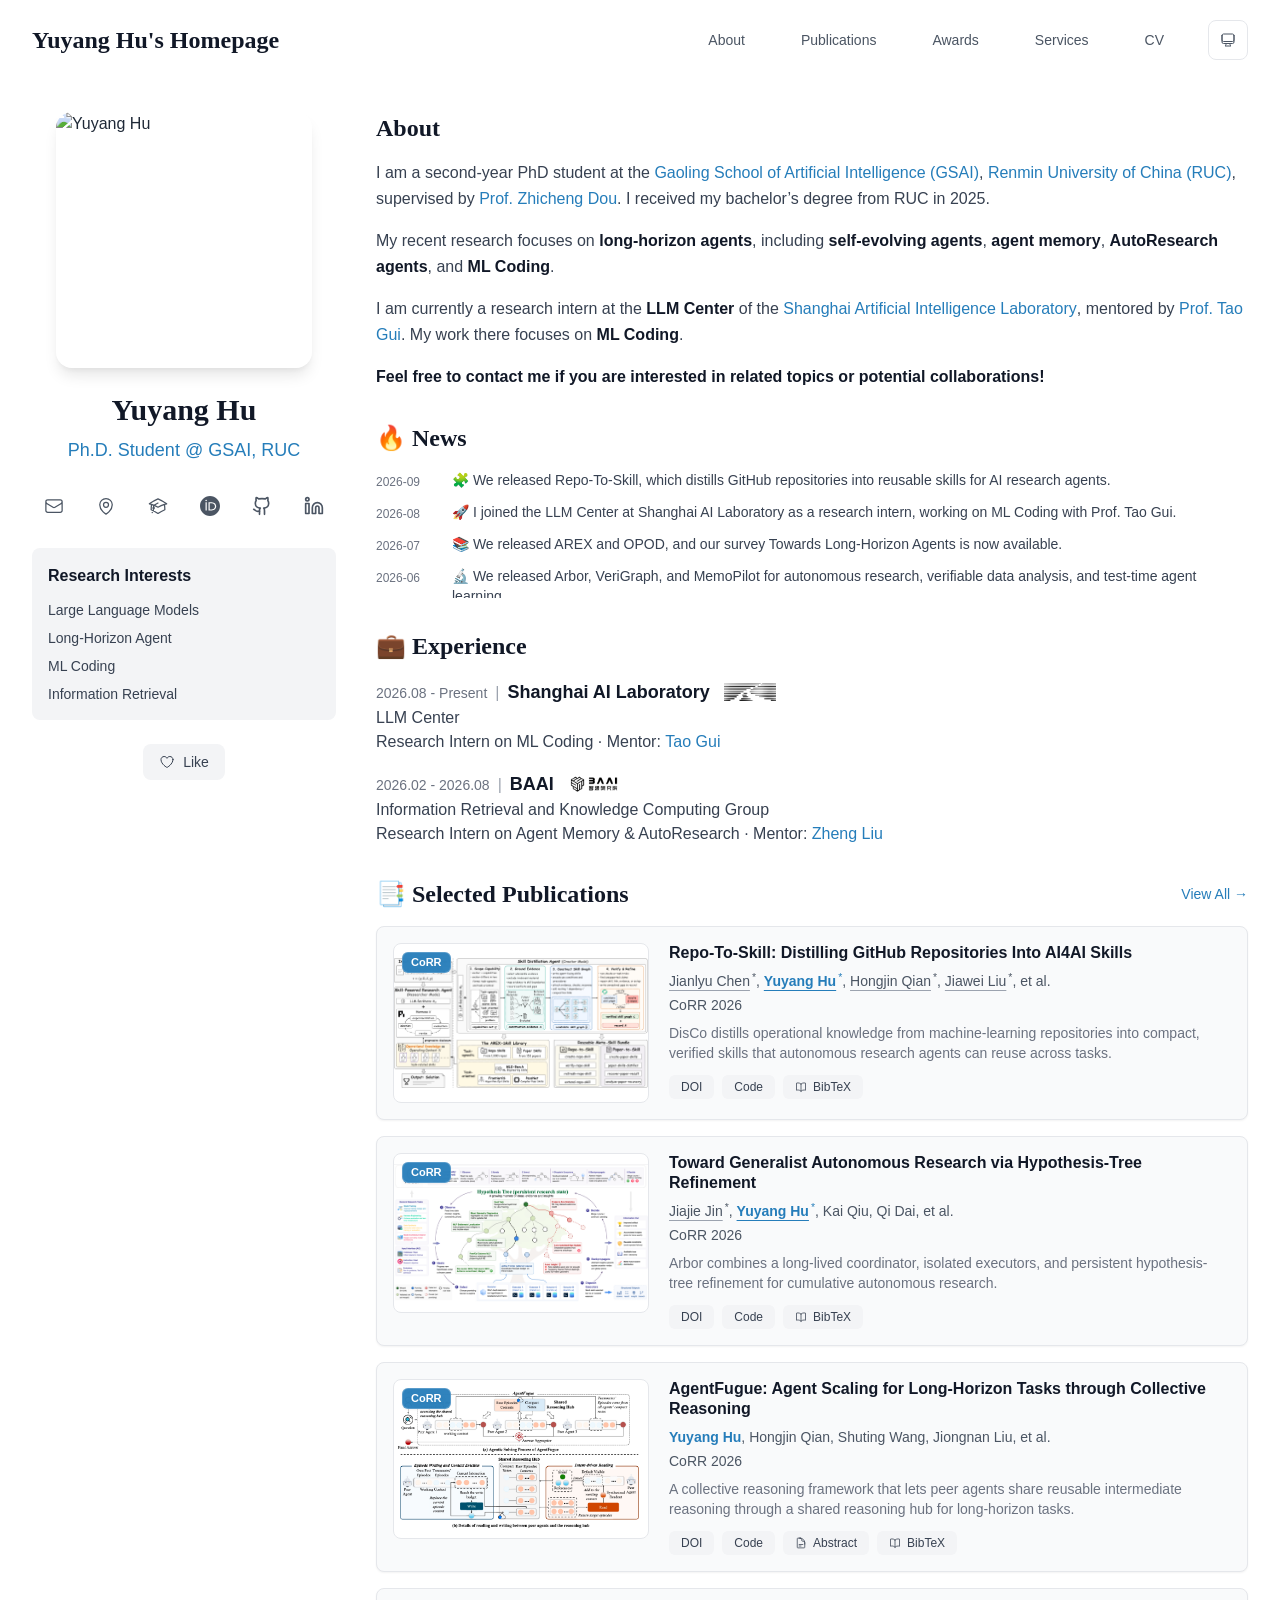
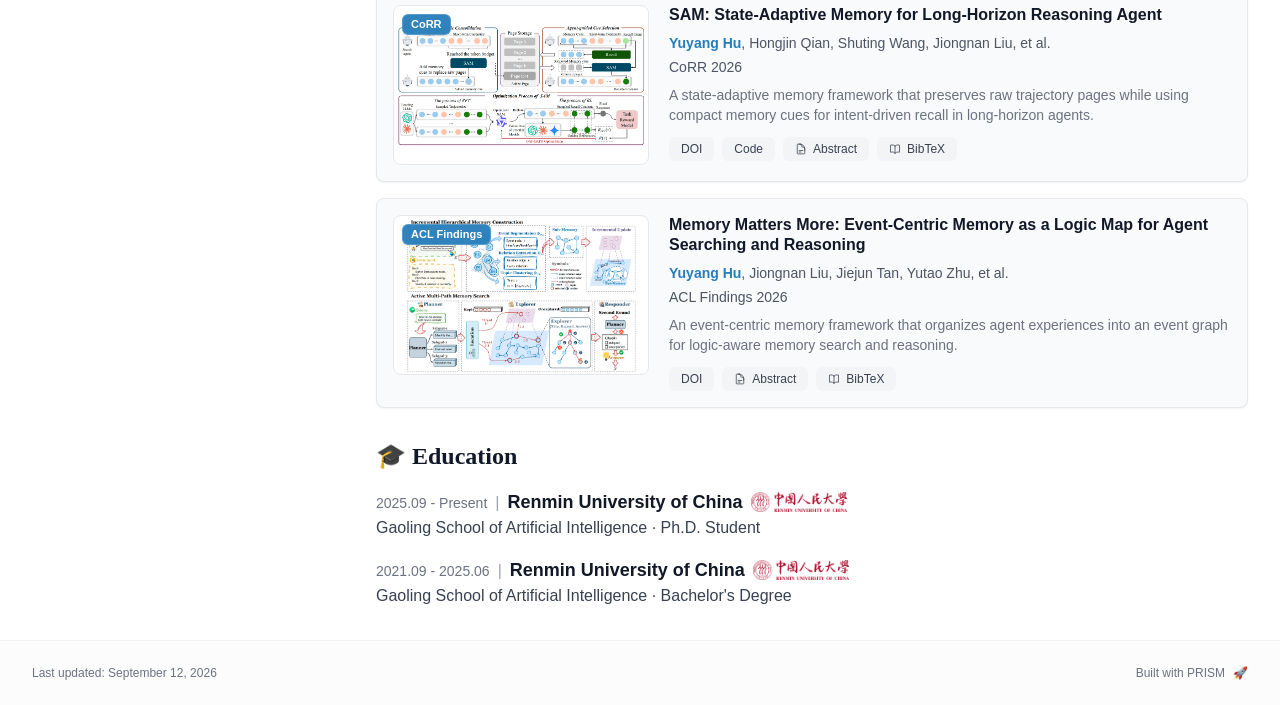
==== commit 5fb65806: "Refine English profile and publication highlights" ====
--- a/index.html
+++ b/index.html
@@ -21,7 +21,7 @@
                 root.classList.add('light');
                 root.setAttribute('data-theme', 'light');
               }
-            </script><title>Yuyang Hu&#x27;s Homepage</title><meta name="description" content="PhD student at Gaoling School of Artificial Intelligence, Renmin University of China."/><meta name="author" content="Yuyang Hu (扈煜阳)"/><meta name="keywords" content="Yuyang Hu (扈煜阳),PhD,Research,"/><meta name="creator" content="Yuyang Hu (扈煜阳)"/><meta name="publisher" content="Yuyang Hu (扈煜阳)"/><meta property="og:title" content="Yuyang Hu&#x27;s Homepage"/><meta property="og:description" content="PhD student at Gaoling School of Artificial Intelligence, Renmin University of China."/><meta property="og:site_name" content="Yuyang Hu (扈煜阳)&#x27;s Academic Website"/><meta property="og:locale" content="en_US"/><meta property="og:type" content="website"/><meta name="twitter:card" content="summary"/><meta name="twitter:title" content="Yuyang Hu&#x27;s Homepage"/><meta name="twitter:description" content="PhD student at Gaoling School of Artificial Intelligence, Renmin University of China."/><link rel="icon" href="/favicon.png"/><script>document.querySelectorAll('body link[rel="icon"], body link[rel="apple-touch-icon"]').forEach(el => document.head.appendChild(el))</script><script src="/_next/static/chunks/polyfills-42372ed130431b0a.js" noModule=""></script></head><body class="font-sans antialiased"><div style="visibility:hidden"><nav class="fixed top-0 left-0 right-0 z-50" data-headlessui-state=""><div class="transition-all duration-300 ease-out bg-transparent" style="transform:translateY(-100px)"><div class="max-w-7xl mx-auto px-4 sm:px-6 lg:px-8"><div class="flex justify-between items-center h-16 lg:h-20"><div class="flex-shrink-0" tabindex="0"><a class="text-xl lg:text-2xl font-serif font-semibold text-primary hover:text-accent transition-colors duration-200" href="/">Yuyang Hu&#x27;s Homepage</a></div><div class="hidden lg:block"><div class="ml-10 flex items-center space-x-8"><div class="flex items-baseline space-x-8"><a class="relative px-3 py-2 text-sm font-medium transition-all duration-200 rounded hover:bg-accent/10 hover:shadow-sm text-primary" href="/"><span class="relative z-10">About</span><div class="absolute inset-0 bg-accent/10 rounded-lg"></div></a><a class="relative px-3 py-2 text-sm font-medium transition-all duration-200 rounded hover:bg-accent/10 hover:shadow-sm text-neutral-600 hover:text-primary" href="/publications/"><span class="relative z-10">Publications</span></a><a class="relative px-3 py-2 text-sm font-medium transition-all duration-200 rounded hover:bg-accent/10 hover:shadow-sm text-neutral-600 hover:text-primary" href="/awards/"><span class="relative z-10">Awards</span></a><a class="relative px-3 py-2 text-sm font-medium transition-all duration-200 rounded hover:bg-accent/10 hover:shadow-sm text-neutral-600 hover:text-primary" href="/services/"><span class="relative z-10">Services</span></a><a class="relative px-3 py-2 text-sm font-medium transition-all duration-200 rounded hover:bg-accent/10 hover:shadow-sm text-neutral-600 hover:text-primary" href="/cv/"><span class="relative z-10">CV</span></a></div><div class="flex items-center justify-center w-10 h-10 rounded-lg border border-neutral-200 dark:border-[rgba(148,163,184,0.24)] bg-background dark:bg-neutral-800"><div class="w-4 h-4 rounded-full bg-neutral-300 animate-pulse"></div></div></div></div><div class="lg:hidden flex items-center space-x-2"><div class="flex items-center justify-center w-10 h-10 rounded-lg border border-neutral-200 dark:border-[rgba(148,163,184,0.24)] bg-background dark:bg-neutral-800"><div class="w-4 h-4 rounded-full bg-neutral-300 animate-pulse"></div></div><button class="inline-flex items-center justify-center p-2 rounded-md text-neutral-600 hover:text-primary hover:bg-neutral-100 dark:hover:bg-neutral-800 focus:outline-none focus:ring-2 focus:ring-inset focus:ring-accent transition-colors duration-200" id="headlessui-disclosure-button-«R5pdb»" type="button" aria-expanded="false" data-headlessui-state=""><span class="sr-only">Open main menu</span><div><svg xmlns="http://www.w3.org/2000/svg" fill="none" viewBox="0 0 24 24" stroke-width="1.5" stroke="currentColor" aria-hidden="true" data-slot="icon" class="block h-6 w-6"><path stroke-linecap="round" stroke-linejoin="round" d="M3.75 6.75h16.5M3.75 12h16.5m-16.5 5.25h16.5"></path></svg></div></button></div></div></div></div></nav><main class="min-h-screen pt-16 lg:pt-20"><div class="max-w-7xl mx-auto px-4 sm:px-6 lg:px-8 py-8 bg-background min-h-screen"><div class="grid grid-cols-1 lg:grid-cols-[18rem_minmax(0,1fr)] xl:grid-cols-[19rem_minmax(0,1fr)] gap-8 lg:gap-10"><div><div class="sticky top-8" style="opacity:0;transform:translateY(20px)"><div class="w-64 h-64 mx-auto mb-6 rounded-2xl overflow-hidden shadow-lg hover:shadow-xl transition-all duration-200 hover:scale-105"><img alt="Yuyang Hu (扈煜阳)" width="256" height="256" decoding="async" data-nimg="1" class="w-full h-full object-cover object-[32%_center]" style="color:transparent" src="/pic.png"/></div><div class="text-center mb-6"><h1 class="text-3xl font-serif font-bold text-primary mb-2">Yuyang Hu (扈煜阳)</h1><p class="text-lg text-accent font-medium mb-1">Ph.D. Student @ GSAI, RUC</p><p class="text-neutral-600 mb-2"></p></div><div class="flex flex-wrap md:flex-nowrap justify-center gap-3 sm:gap-4 mb-6 relative px-2"><div class="relative"><button class="p-2 sm:p-2 transition-colors duration-200 text-neutral-600 dark:text-neutral-400 hover:text-accent" aria-label="Email"><svg xmlns="http://www.w3.org/2000/svg" fill="none" viewBox="0 0 24 24" stroke-width="1.5" stroke="currentColor" aria-hidden="true" data-slot="icon" class="h-5 w-5"><path stroke-linecap="round" stroke-linejoin="round" d="M21.75 6.75v10.5a2.25 2.25 0 0 1-2.25 2.25h-15a2.25 2.25 0 0 1-2.25-2.25V6.75m19.5 0A2.25 2.25 0 0 0 19.5 4.5h-15a2.25 2.25 0 0 0-2.25 2.25m19.5 0v.243a2.25 2.25 0 0 1-1.07 1.916l-7.5 4.615a2.25 2.25 0 0 1-2.36 0L3.32 8.91a2.25 2.25 0 0 1-1.07-1.916V6.75"></path></svg></button></div><div class="relative"><button class="p-2 sm:p-2 transition-colors duration-200 text-neutral-600 dark:text-neutral-400 hover:text-accent" aria-label="Location"><svg xmlns="http://www.w3.org/2000/svg" fill="none" viewBox="0 0 24 24" stroke-width="1.5" stroke="currentColor" aria-hidden="true" data-slot="icon" class="h-5 w-5"><path stroke-linecap="round" stroke-linejoin="round" d="M15 10.5a3 3 0 1 1-6 0 3 3 0 0 1 6 0Z"></path><path stroke-linecap="round" stroke-linejoin="round" d="M19.5 10.5c0 7.142-7.5 11.25-7.5 11.25S4.5 17.642 4.5 10.5a7.5 7.5 0 1 1 15 0Z"></path></svg></button></div><a href="https://scholar.google.com/citations?hl=en&amp;user=_t-3ipgAAAAJ" target="_blank" rel="noopener noreferrer" class="p-2 sm:p-2 text-neutral-600 dark:text-neutral-400 hover:text-accent transition-colors duration-200" aria-label="Google Scholar"><svg xmlns="http://www.w3.org/2000/svg" fill="none" viewBox="0 0 24 24" stroke-width="1.5" stroke="currentColor" aria-hidden="true" data-slot="icon" class="h-5 w-5"><path stroke-linecap="round" stroke-linejoin="round" d="M4.26 10.147a60.438 60.438 0 0 0-.491 6.347A48.62 48.62 0 0 1 12 20.904a48.62 48.62 0 0 1 8.232-4.41 60.46 60.46 0 0 0-.491-6.347m-15.482 0a50.636 50.636 0 0 0-2.658-.813A59.906 59.906 0 0 1 12 3.493a59.903 59.903 0 0 1 10.399 5.84c-.896.248-1.783.52-2.658.814m-15.482 0A50.717 50.717 0 0 1 12 13.489a50.702 50.702 0 0 1 7.74-3.342M6.75 15a.75.75 0 1 0 0-1.5.75.75 0 0 0 0 1.5Zm0 0v-3.675A55.378 55.378 0 0 1 12 8.443m-7.007 11.55A5.981 5.981 0 0 0 6.75 15.75v-1.5"></path></svg></a><a href="https://orcid.org/0009-0007-2828-1165" target="_blank" rel="noopener noreferrer" class="p-2 sm:p-2 text-neutral-600 dark:text-neutral-400 hover:text-accent transition-colors duration-200" aria-label="ORCID"><svg viewBox="0 0 24 24" fill="currentColor" class="h-5 w-5" xmlns="http://www.w3.org/2000/svg"><path d="M12 0C5.372 0 0 5.372 0 12s5.372 12 12 12 12-5.372 12-12S18.628 0 12 0zM7.369 4.378c.525 0 .947.431.947.947s-.422.947-.947.947a.95.95 0 0 1-.947-.947c0-.525.422-.947.947-.947zm-.722 3.038h1.444v10.041H6.647V7.416zm3.562 0h3.9c3.712 0 5.344 2.653 5.344 5.025 0 2.578-2.016 5.025-5.325 5.025h-3.919V7.416zm1.444 1.303v7.444h2.297c3.272 0 4.022-2.484 4.022-3.722 0-2.016-1.284-3.722-4.097-3.722h-2.222z"></path></svg></a><a href="https://github.com/namespace-ERI" target="_blank" rel="noopener noreferrer" class="p-2 sm:p-2 text-neutral-600 dark:text-neutral-400 hover:text-accent transition-colors duration-200" aria-label="GitHub"><svg xmlns="http://www.w3.org/2000/svg" width="24" height="24" viewBox="0 0 24 24" fill="none" stroke="currentColor" stroke-width="2" stroke-linecap="round" stroke-linejoin="round" class="lucide lucide-github h-5 w-5" aria-hidden="true"><path d="M15 22v-4a4.8 4.8 0 0 0-1-3.5c3 0 6-2 6-5.5.08-1.25-.27-2.48-1-3.5.28-1.15.28-2.35 0-3.5 0 0-1 0-3 1.5-2.64-.5-5.36-.5-8 0C6 2 5 2 5 2c-.3 1.15-.3 2.35 0 3.5A5.403 5.403 0 0 0 4 9c0 3.5 3 5.5 6 5.5-.39.49-.68 1.05-.85 1.65-.17.6-.22 1.23-.15 1.85v4"></path><path d="M9 18c-4.51 2-5-2-7-2"></path></svg></a><a href="https://www.linkedin.com/in/%E7%85%9C%E9%98%B3-%E6%89%88-379109302/" target="_blank" rel="noopener noreferrer" class="p-2 sm:p-2 text-neutral-600 dark:text-neutral-400 hover:text-accent transition-colors duration-200" aria-label="LinkedIn"><svg xmlns="http://www.w3.org/2000/svg" width="24" height="24" viewBox="0 0 24 24" fill="none" stroke="currentColor" stroke-width="2" stroke-linecap="round" stroke-linejoin="round" class="lucide lucide-linkedin h-5 w-5" aria-hidden="true"><path d="M16 8a6 6 0 0 1 6 6v7h-4v-7a2 2 0 0 0-2-2 2 2 0 0 0-2 2v7h-4v-7a6 6 0 0 1 6-6z"></path><rect width="4" height="12" x="2" y="9"></rect><circle cx="4" cy="4" r="2"></circle></svg></a></div><div class="bg-neutral-100 dark:bg-neutral-800 rounded-lg p-4 mb-6 hover:shadow-lg transition-all duration-200 hover:scale-[1.02]"><h3 class="font-semibold text-primary mb-3">Research Interests</h3><div class="space-y-2 text-sm text-neutral-700 dark:text-neutral-500"><div>Large Language Models</div><div>Long-Horizon Agent</div><div>ML Coding</div><div>Information Retrieval</div></div></div><div class="flex justify-center"><div class="relative"><button class="flex items-center space-x-2 px-4 py-2 rounded-lg font-medium text-sm transition-all duration-200 bg-neutral-100 dark:bg-neutral-800 text-neutral-700 dark:text-neutral-500 hover:bg-red-50 dark:hover:bg-red-900/20 hover:text-red-600 dark:hover:text-red-400 cursor-pointer" tabindex="0"><svg xmlns="http://www.w3.org/2000/svg" fill="none" viewBox="0 0 24 24" stroke-width="1.5" stroke="currentColor" aria-hidden="true" data-slot="icon" class="h-4 w-4"><path stroke-linecap="round" stroke-linejoin="round" d="M21 8.25c0-2.485-2.099-4.5-4.688-4.5-1.935 0-3.597 1.126-4.312 2.733-.715-1.607-2.377-2.733-4.313-2.733C5.1 3.75 3 5.765 3 8.25c0 7.22 9 12 9 12s9-4.78 9-12Z"></path></svg><span>Like</span></button></div></div></div></div><div class="min-w-0 space-y-8"><section id="about" class="scroll-mt-24 space-y-8"><section style="opacity:0;transform:translateY(20px)"><h2 class="text-2xl font-serif font-bold text-primary mb-4">About</h2><div class="text-neutral-700 dark:text-neutral-600 leading-relaxed"><p class="mb-4 last:mb-0">I am a second-year PhD student at the <a href="http://ai.ruc.edu.cn/" node="[object Object]" target="_blank" rel="noopener noreferrer" class="text-accent font-medium transition-all duration-200 rounded hover:bg-accent/10 hover:shadow-sm">Gaoling School of Artificial Intelligence (GSAI)</a>, <a href="https://www.ruc.edu.cn/" node="[object Object]" target="_blank" rel="noopener noreferrer" class="text-accent font-medium transition-all duration-200 rounded hover:bg-accent/10 hover:shadow-sm">Renmin University of China (RUC)</a>, supervised by <a href="http://playbigdata.ruc.edu.cn/dou/" node="[object Object]" target="_blank" rel="noopener noreferrer" class="text-accent font-medium transition-all duration-200 rounded hover:bg-accent/10 hover:shadow-sm">Prof. Zhicheng Dou</a>. I received my bachelor’s degree from RUC in 2025.</p>
+            </script><title>Yuyang Hu&#x27;s Homepage</title><meta name="description" content="PhD student at Gaoling School of Artificial Intelligence, Renmin University of China."/><meta name="author" content="Yuyang Hu"/><meta name="keywords" content="Yuyang Hu,PhD,Research,"/><meta name="creator" content="Yuyang Hu"/><meta name="publisher" content="Yuyang Hu"/><meta property="og:title" content="Yuyang Hu&#x27;s Homepage"/><meta property="og:description" content="PhD student at Gaoling School of Artificial Intelligence, Renmin University of China."/><meta property="og:site_name" content="Yuyang Hu&#x27;s Academic Website"/><meta property="og:locale" content="en_US"/><meta property="og:type" content="website"/><meta name="twitter:card" content="summary"/><meta name="twitter:title" content="Yuyang Hu&#x27;s Homepage"/><meta name="twitter:description" content="PhD student at Gaoling School of Artificial Intelligence, Renmin University of China."/><link rel="icon" href="/favicon.png"/><script>document.querySelectorAll('body link[rel="icon"], body link[rel="apple-touch-icon"]').forEach(el => document.head.appendChild(el))</script><script src="/_next/static/chunks/polyfills-42372ed130431b0a.js" noModule=""></script></head><body class="font-sans antialiased"><div style="visibility:hidden"><nav class="fixed top-0 left-0 right-0 z-50" data-headlessui-state=""><div class="transition-all duration-300 ease-out bg-transparent" style="transform:translateY(-100px)"><div class="max-w-7xl mx-auto px-4 sm:px-6 lg:px-8"><div class="flex justify-between items-center h-16 lg:h-20"><div class="flex-shrink-0" tabindex="0"><a class="text-xl lg:text-2xl font-serif font-semibold text-primary hover:text-accent transition-colors duration-200" href="/">Yuyang Hu&#x27;s Homepage</a></div><div class="hidden lg:block"><div class="ml-10 flex items-center space-x-8"><div class="flex items-baseline space-x-8"><a class="relative px-3 py-2 text-sm font-medium transition-all duration-200 rounded hover:bg-accent/10 hover:shadow-sm text-primary" href="/"><span class="relative z-10">About</span><div class="absolute inset-0 bg-accent/10 rounded-lg"></div></a><a class="relative px-3 py-2 text-sm font-medium transition-all duration-200 rounded hover:bg-accent/10 hover:shadow-sm text-neutral-600 hover:text-primary" href="/publications/"><span class="relative z-10">Publications</span></a><a class="relative px-3 py-2 text-sm font-medium transition-all duration-200 rounded hover:bg-accent/10 hover:shadow-sm text-neutral-600 hover:text-primary" href="/awards/"><span class="relative z-10">Awards</span></a><a class="relative px-3 py-2 text-sm font-medium transition-all duration-200 rounded hover:bg-accent/10 hover:shadow-sm text-neutral-600 hover:text-primary" href="/services/"><span class="relative z-10">Services</span></a><a class="relative px-3 py-2 text-sm font-medium transition-all duration-200 rounded hover:bg-accent/10 hover:shadow-sm text-neutral-600 hover:text-primary" href="/cv/"><span class="relative z-10">CV</span></a></div><div class="flex items-center justify-center w-10 h-10 rounded-lg border border-neutral-200 dark:border-[rgba(148,163,184,0.24)] bg-background dark:bg-neutral-800"><div class="w-4 h-4 rounded-full bg-neutral-300 animate-pulse"></div></div></div></div><div class="lg:hidden flex items-center space-x-2"><div class="flex items-center justify-center w-10 h-10 rounded-lg border border-neutral-200 dark:border-[rgba(148,163,184,0.24)] bg-background dark:bg-neutral-800"><div class="w-4 h-4 rounded-full bg-neutral-300 animate-pulse"></div></div><button class="inline-flex items-center justify-center p-2 rounded-md text-neutral-600 hover:text-primary hover:bg-neutral-100 dark:hover:bg-neutral-800 focus:outline-none focus:ring-2 focus:ring-inset focus:ring-accent transition-colors duration-200" id="headlessui-disclosure-button-«R5pdb»" type="button" aria-expanded="false" data-headlessui-state=""><span class="sr-only">Open main menu</span><div><svg xmlns="http://www.w3.org/2000/svg" fill="none" viewBox="0 0 24 24" stroke-width="1.5" stroke="currentColor" aria-hidden="true" data-slot="icon" class="block h-6 w-6"><path stroke-linecap="round" stroke-linejoin="round" d="M3.75 6.75h16.5M3.75 12h16.5m-16.5 5.25h16.5"></path></svg></div></button></div></div></div></div></nav><main class="min-h-screen pt-16 lg:pt-20"><div class="max-w-7xl mx-auto px-4 sm:px-6 lg:px-8 py-8 bg-background min-h-screen"><div class="grid grid-cols-1 lg:grid-cols-[18rem_minmax(0,1fr)] xl:grid-cols-[19rem_minmax(0,1fr)] gap-8 lg:gap-10"><div><div class="sticky top-8" style="opacity:0;transform:translateY(20px)"><div class="w-64 h-64 mx-auto mb-6 rounded-2xl overflow-hidden shadow-lg hover:shadow-xl transition-all duration-200 hover:scale-105"><img alt="Yuyang Hu" width="256" height="256" decoding="async" data-nimg="1" class="w-full h-full object-cover object-[32%_center]" style="color:transparent" src="/pic.png"/></div><div class="text-center mb-6"><h1 class="text-3xl font-serif font-bold text-primary mb-2">Yuyang Hu</h1><p class="text-lg text-accent font-medium mb-1">Ph.D. Student @ GSAI, RUC</p><p class="text-neutral-600 mb-2"></p></div><div class="flex flex-wrap md:flex-nowrap justify-center gap-3 sm:gap-4 mb-6 relative px-2"><div class="relative"><button class="p-2 sm:p-2 transition-colors duration-200 text-neutral-600 dark:text-neutral-400 hover:text-accent" aria-label="Email"><svg xmlns="http://www.w3.org/2000/svg" fill="none" viewBox="0 0 24 24" stroke-width="1.5" stroke="currentColor" aria-hidden="true" data-slot="icon" class="h-5 w-5"><path stroke-linecap="round" stroke-linejoin="round" d="M21.75 6.75v10.5a2.25 2.25 0 0 1-2.25 2.25h-15a2.25 2.25 0 0 1-2.25-2.25V6.75m19.5 0A2.25 2.25 0 0 0 19.5 4.5h-15a2.25 2.25 0 0 0-2.25 2.25m19.5 0v.243a2.25 2.25 0 0 1-1.07 1.916l-7.5 4.615a2.25 2.25 0 0 1-2.36 0L3.32 8.91a2.25 2.25 0 0 1-1.07-1.916V6.75"></path></svg></button></div><div class="relative"><button class="p-2 sm:p-2 transition-colors duration-200 text-neutral-600 dark:text-neutral-400 hover:text-accent" aria-label="Location"><svg xmlns="http://www.w3.org/2000/svg" fill="none" viewBox="0 0 24 24" stroke-width="1.5" stroke="currentColor" aria-hidden="true" data-slot="icon" class="h-5 w-5"><path stroke-linecap="round" stroke-linejoin="round" d="M15 10.5a3 3 0 1 1-6 0 3 3 0 0 1 6 0Z"></path><path stroke-linecap="round" stroke-linejoin="round" d="M19.5 10.5c0 7.142-7.5 11.25-7.5 11.25S4.5 17.642 4.5 10.5a7.5 7.5 0 1 1 15 0Z"></path></svg></button></div><a href="https://scholar.google.com/citations?hl=en&amp;user=_t-3ipgAAAAJ" target="_blank" rel="noopener noreferrer" class="p-2 sm:p-2 text-neutral-600 dark:text-neutral-400 hover:text-accent transition-colors duration-200" aria-label="Google Scholar"><svg xmlns="http://www.w3.org/2000/svg" fill="none" viewBox="0 0 24 24" stroke-width="1.5" stroke="currentColor" aria-hidden="true" data-slot="icon" class="h-5 w-5"><path stroke-linecap="round" stroke-linejoin="round" d="M4.26 10.147a60.438 60.438 0 0 0-.491 6.347A48.62 48.62 0 0 1 12 20.904a48.62 48.62 0 0 1 8.232-4.41 60.46 60.46 0 0 0-.491-6.347m-15.482 0a50.636 50.636 0 0 0-2.658-.813A59.906 59.906 0 0 1 12 3.493a59.903 59.903 0 0 1 10.399 5.84c-.896.248-1.783.52-2.658.814m-15.482 0A50.717 50.717 0 0 1 12 13.489a50.702 50.702 0 0 1 7.74-3.342M6.75 15a.75.75 0 1 0 0-1.5.75.75 0 0 0 0 1.5Zm0 0v-3.675A55.378 55.378 0 0 1 12 8.443m-7.007 11.55A5.981 5.981 0 0 0 6.75 15.75v-1.5"></path></svg></a><a href="https://orcid.org/0009-0007-2828-1165" target="_blank" rel="noopener noreferrer" class="p-2 sm:p-2 text-neutral-600 dark:text-neutral-400 hover:text-accent transition-colors duration-200" aria-label="ORCID"><svg viewBox="0 0 24 24" fill="currentColor" class="h-5 w-5" xmlns="http://www.w3.org/2000/svg"><path d="M12 0C5.372 0 0 5.372 0 12s5.372 12 12 12 12-5.372 12-12S18.628 0 12 0zM7.369 4.378c.525 0 .947.431.947.947s-.422.947-.947.947a.95.95 0 0 1-.947-.947c0-.525.422-.947.947-.947zm-.722 3.038h1.444v10.041H6.647V7.416zm3.562 0h3.9c3.712 0 5.344 2.653 5.344 5.025 0 2.578-2.016 5.025-5.325 5.025h-3.919V7.416zm1.444 1.303v7.444h2.297c3.272 0 4.022-2.484 4.022-3.722 0-2.016-1.284-3.722-4.097-3.722h-2.222z"></path></svg></a><a href="https://github.com/namespace-ERI" target="_blank" rel="noopener noreferrer" class="p-2 sm:p-2 text-neutral-600 dark:text-neutral-400 hover:text-accent transition-colors duration-200" aria-label="GitHub"><svg xmlns="http://www.w3.org/2000/svg" width="24" height="24" viewBox="0 0 24 24" fill="none" stroke="currentColor" stroke-width="2" stroke-linecap="round" stroke-linejoin="round" class="lucide lucide-github h-5 w-5" aria-hidden="true"><path d="M15 22v-4a4.8 4.8 0 0 0-1-3.5c3 0 6-2 6-5.5.08-1.25-.27-2.48-1-3.5.28-1.15.28-2.35 0-3.5 0 0-1 0-3 1.5-2.64-.5-5.36-.5-8 0C6 2 5 2 5 2c-.3 1.15-.3 2.35 0 3.5A5.403 5.403 0 0 0 4 9c0 3.5 3 5.5 6 5.5-.39.49-.68 1.05-.85 1.65-.17.6-.22 1.23-.15 1.85v4"></path><path d="M9 18c-4.51 2-5-2-7-2"></path></svg></a><a href="https://www.linkedin.com/in/%E7%85%9C%E9%98%B3-%E6%89%88-379109302/" target="_blank" rel="noopener noreferrer" class="p-2 sm:p-2 text-neutral-600 dark:text-neutral-400 hover:text-accent transition-colors duration-200" aria-label="LinkedIn"><svg xmlns="http://www.w3.org/2000/svg" width="24" height="24" viewBox="0 0 24 24" fill="none" stroke="currentColor" stroke-width="2" stroke-linecap="round" stroke-linejoin="round" class="lucide lucide-linkedin h-5 w-5" aria-hidden="true"><path d="M16 8a6 6 0 0 1 6 6v7h-4v-7a2 2 0 0 0-2-2 2 2 0 0 0-2 2v7h-4v-7a6 6 0 0 1 6-6z"></path><rect width="4" height="12" x="2" y="9"></rect><circle cx="4" cy="4" r="2"></circle></svg></a></div><div class="bg-neutral-100 dark:bg-neutral-800 rounded-lg p-4 mb-6 hover:shadow-lg transition-all duration-200 hover:scale-[1.02]"><h3 class="font-semibold text-primary mb-3">Research Interests</h3><div class="space-y-2 text-sm text-neutral-700 dark:text-neutral-500"><div>Large Language Models</div><div>Long-Horizon Agent</div><div>ML Coding</div><div>Information Retrieval</div></div></div><div class="flex justify-center"><div class="relative"><button class="flex items-center space-x-2 px-4 py-2 rounded-lg font-medium text-sm transition-all duration-200 bg-neutral-100 dark:bg-neutral-800 text-neutral-700 dark:text-neutral-500 hover:bg-red-50 dark:hover:bg-red-900/20 hover:text-red-600 dark:hover:text-red-400 cursor-pointer" tabindex="0"><svg xmlns="http://www.w3.org/2000/svg" fill="none" viewBox="0 0 24 24" stroke-width="1.5" stroke="currentColor" aria-hidden="true" data-slot="icon" class="h-4 w-4"><path stroke-linecap="round" stroke-linejoin="round" d="M21 8.25c0-2.485-2.099-4.5-4.688-4.5-1.935 0-3.597 1.126-4.312 2.733-.715-1.607-2.377-2.733-4.313-2.733C5.1 3.75 3 5.765 3 8.25c0 7.22 9 12 9 12s9-4.78 9-12Z"></path></svg><span>Like</span></button></div></div></div></div><div class="min-w-0 space-y-8"><section id="about" class="scroll-mt-24 space-y-8"><section style="opacity:0;transform:translateY(20px)"><h2 class="text-2xl font-serif font-bold text-primary mb-4">About</h2><div class="text-neutral-700 dark:text-neutral-600 leading-relaxed"><p class="mb-4 last:mb-0">I am a second-year PhD student at the <a href="http://ai.ruc.edu.cn/" node="[object Object]" target="_blank" rel="noopener noreferrer" class="text-accent font-medium transition-all duration-200 rounded hover:bg-accent/10 hover:shadow-sm">Gaoling School of Artificial Intelligence (GSAI)</a>, <a href="https://www.ruc.edu.cn/" node="[object Object]" target="_blank" rel="noopener noreferrer" class="text-accent font-medium transition-all duration-200 rounded hover:bg-accent/10 hover:shadow-sm">Renmin University of China (RUC)</a>, supervised by <a href="http://playbigdata.ruc.edu.cn/dou/" node="[object Object]" target="_blank" rel="noopener noreferrer" class="text-accent font-medium transition-all duration-200 rounded hover:bg-accent/10 hover:shadow-sm">Prof. Zhicheng Dou</a>. I received my bachelor’s degree from RUC in 2025.</p>
 <p class="mb-4 last:mb-0">My recent research focuses on <strong class="font-semibold text-primary">long-horizon agents</strong>, including <strong class="font-semibold text-primary">self-evolving agents</strong>, <strong class="font-semibold text-primary">agent memory</strong>, <strong class="font-semibold text-primary">AutoResearch agents</strong>, and <strong class="font-semibold text-primary">ML Coding</strong>.</p>
-<p class="mb-4 last:mb-0">I am currently a research intern at the <strong class="font-semibold text-primary">LLM Center (大模型中心)</strong> of the <a href="https://www.shlab.org.cn/" node="[object Object]" target="_blank" rel="noopener noreferrer" class="text-accent font-medium transition-all duration-200 rounded hover:bg-accent/10 hover:shadow-sm">Shanghai Artificial Intelligence Laboratory</a>, mentored by <a href="https://guitaowufeng.github.io/" node="[object Object]" target="_blank" rel="noopener noreferrer" class="text-accent font-medium transition-all duration-200 rounded hover:bg-accent/10 hover:shadow-sm">Prof. Tao Gui (桂韬)</a>. My work there focuses on <strong class="font-semibold text-primary">ML Coding</strong>.</p>
-<p class="mb-4 last:mb-0"><strong class="font-semibold text-primary">Feel free to contact me if you are interested in related topics or potential collaborations!</strong></p></div></section><section style="opacity:0;transform:translateY(20px)"><h2 class="text-2xl font-serif font-bold text-primary mb-4">🔥 News</h2><div class="max-h-32 space-y-3 overflow-y-auto pr-2"><div class="flex items-start space-x-3"><span class="text-xs text-neutral-500 mt-1 w-16 flex-shrink-0">2026-09</span><p class="text-sm text-neutral-700">🧩 We released Repo-To-Skill, which distills GitHub repositories into reusable skills for AI research agents.</p></div><div class="flex items-start space-x-3"><span class="text-xs text-neutral-500 mt-1 w-16 flex-shrink-0">2026-08</span><p class="text-sm text-neutral-700">🚀 I joined the LLM Center at Shanghai AI Laboratory as a research intern, working on ML Coding with Prof. Tao Gui.</p></div><div class="flex items-start space-x-3"><span class="text-xs text-neutral-500 mt-1 w-16 flex-shrink-0">2026-07</span><p class="text-sm text-neutral-700">📚 We released AREX and OPOD, and our survey Towards Long-Horizon Agents is now available.</p></div><div class="flex items-start space-x-3"><span class="text-xs text-neutral-500 mt-1 w-16 flex-shrink-0">2026-06</span><p class="text-sm text-neutral-700">🔬 We released Arbor, VeriGraph, and MemoPilot for autonomous research, verifiable data analysis, and test-time agent learning.</p></div><div class="flex items-start space-x-3"><span class="text-xs text-neutral-500 mt-1 w-16 flex-shrink-0">2026-05</span><p class="text-sm text-neutral-700">🤖 We released AgentFugue, SAM, and our work on defending agentic harnesses against persistent-control attacks.</p></div><div class="flex items-start space-x-3"><span class="text-xs text-neutral-500 mt-1 w-16 flex-shrink-0">2026-04</span><p class="text-sm text-neutral-700">🎉 CompassMem was accepted to ACL 2026 Findings!</p></div><div class="flex items-start space-x-3"><span class="text-xs text-neutral-500 mt-1 w-16 flex-shrink-0">2026-03</span><p class="text-sm text-neutral-700">🧠 Our MemSifter paper is now available on arXiv.</p></div><div class="flex items-start space-x-3"><span class="text-xs text-neutral-500 mt-1 w-16 flex-shrink-0">2026-02</span><p class="text-sm text-neutral-700">✨ I started a research internship at the Information Retrieval and Knowledge Computing Group, BAAI.</p></div><div class="flex items-start space-x-3"><span class="text-xs text-neutral-500 mt-1 w-16 flex-shrink-0">2025-12</span><p class="text-sm text-neutral-700">📖 We released Memory in the Age of AI Agents, a survey on agent memory.</p></div><div class="flex items-start space-x-3"><span class="text-xs text-neutral-500 mt-1 w-16 flex-shrink-0">2025-06</span><p class="text-sm text-neutral-700">🎓 Graduated from RUC GSAI with a bachelor&#x27;s degree.</p></div></div></section><section style="opacity:0;transform:translateY(20px)"><h2 class="text-2xl font-serif font-bold text-primary mb-4">💼 Experience</h2><div class="space-y-4"><div class="min-w-0"><div class="flex flex-col gap-1 sm:flex-row sm:items-baseline sm:gap-2"><span class="text-sm font-medium text-neutral-500">2026.08 - Present</span><span class="hidden text-neutral-400 sm:inline">|</span><span class="inline-flex flex-wrap items-center gap-2 text-lg font-semibold text-primary"><span>Shanghai AI Laboratory</span><span class="inline-flex h-5 w-16 items-center justify-center overflow-hidden rounded bg-white px-1.5 align-middle dark:bg-black"><img alt="Shanghai AI Laboratory logo" loading="lazy" width="64" height="20" decoding="async" data-nimg="1" class="h-full w-full object-contain invert dark:invert-0" style="color:transparent" src="/shanghai-ai-lab.webp"/></span></span></div><p class="text-base text-neutral-700 dark:text-neutral-400">LLM Center (大模型中心)</p><p class="text-base text-neutral-700 dark:text-neutral-400">Research Intern on ML Coding<!-- --> · Mentor: <a href="https://guitaowufeng.github.io/" target="_blank" rel="noopener noreferrer" class="text-accent font-medium transition-all duration-200 rounded hover:bg-accent/10 hover:shadow-sm">Tao Gui (桂韬)</a></p></div><div class="min-w-0"><div class="flex flex-col gap-1 sm:flex-row sm:items-baseline sm:gap-2"><span class="text-sm font-medium text-neutral-500">2026.02 - 2026.08</span><span class="hidden text-neutral-400 sm:inline">|</span><span class="inline-flex flex-wrap items-center gap-2 text-lg font-semibold text-primary"><span>BAAI</span><span class="inline-flex h-5 w-16 items-center justify-center overflow-hidden rounded bg-white px-1.5 align-middle dark:bg-black"><img alt="BAAI logo" loading="lazy" width="64" height="20" decoding="async" data-nimg="1" class="h-full w-full object-contain invert dark:invert-0" style="color:transparent" src="/BAAI.png"/></span></span></div><p class="text-base text-neutral-700 dark:text-neutral-400">Information Retrieval and Knowledge Computing Group</p><p class="text-base text-neutral-700 dark:text-neutral-400">Research Intern on Agent Memory &amp; AutoResearch<!-- --> · Mentor: <a href="https://scholar.google.com/citations?user=k2SF4M0AAAAJ&amp;hl=en&amp;oi=ao" target="_blank" rel="noopener noreferrer" class="text-accent font-medium transition-all duration-200 rounded hover:bg-accent/10 hover:shadow-sm">Zheng Liu</a></p></div></div></section><section style="opacity:0;transform:translateY(20px)"><div class="flex items-center justify-between mb-4"><h2 class="text-2xl font-serif font-bold text-primary">📑 Selected Publications</h2><a class="text-accent hover:text-accent-dark text-sm font-medium transition-all duration-200 rounded hover:bg-accent/10 hover:shadow-sm" href="/publications/">View All →</a></div><div class="space-y-4"><div class="bg-neutral-50 dark:bg-neutral-800 p-4 rounded-lg shadow-sm border border-neutral-200 dark:border-[rgba(148,163,184,0.24)] hover:shadow-lg transition-all duration-200 hover:scale-[1.02]" style="opacity:0;transform:translateY(20px)"><div class="flex flex-col md:flex-row gap-4 md:gap-5"><div class="w-full flex-shrink-0 md:w-60 lg:w-64"><div class="relative aspect-[16/10] overflow-hidden rounded-lg border border-neutral-200 bg-white dark:border-neutral-700 dark:bg-neutral-900"><div class="absolute left-2 top-2 z-10 max-w-[85%] truncate rounded-md border border-white/20 bg-accent/95 px-2 py-1 text-[11px] font-semibold leading-none text-white shadow-sm backdrop-blur-sm">CoRR</div><img alt="Toward Generalist Autonomous Research via Hypothesis-Tree Refinement" loading="lazy" decoding="async" data-nimg="fill" class="object-contain" style="position:absolute;height:100%;width:100%;left:0;top:0;right:0;bottom:0;color:transparent" src="/papers/Arbor.png"/></div></div><div class="flex-grow min-w-0"><h3 class="font-semibold text-primary mb-2 leading-tight"><a href="https://arxiv.org/abs/2606.11926" target="_blank" rel="noopener noreferrer" class="hover:text-accent transition-colors">Toward Generalist Autonomous Research via Hypothesis-Tree Refinement</a></h3><p class="text-sm text-neutral-600 dark:text-neutral-500 mb-1"><span><span class=" underline underline-offset-4 decoration-neutral-400">Jiajie Jin</span><sup class="ml-0.5 text-neutral-600 dark:text-neutral-400">*</sup>, </span><span><span class="font-semibold text-accent underline underline-offset-4 decoration-accent">Yuyang Hu</span><sup class="ml-0.5 text-accent">*</sup>, </span><span><span class=" ">Kai Qiu</span>, </span><span><span class=" ">Qi Dai</span>, </span><span>et al.</span></p><p class="text-sm text-neutral-600 dark:text-neutral-500 mb-2">CoRR<!-- --> <!-- -->2026</p><p class="text-sm text-neutral-500 dark:text-neutral-500 line-clamp-2 mb-3">Arbor combines a long-lived coordinator, isolated executors, and persistent hypothesis-tree refinement for cumulative autonomous research.</p><div class="flex flex-wrap gap-2 mt-auto"><a href="https://doi.org/10.48550/arXiv.2606.11926" target="_blank" rel="noopener noreferrer" class="inline-flex items-center px-3 py-1 rounded-md text-xs font-medium bg-neutral-100 dark:bg-neutral-700 text-neutral-700 dark:text-neutral-300 hover:bg-accent hover:text-white transition-colors">DOI</a><a href="https://github.com/RUC-NLPIR/Arbor" target="_blank" rel="noopener noreferrer" class="inline-flex items-center px-3 py-1 rounded-md text-xs font-medium bg-neutral-100 dark:bg-neutral-700 text-neutral-700 dark:text-neutral-300 hover:bg-accent hover:text-white transition-colors">Code</a><button class="inline-flex items-center px-3 py-1 rounded-md text-xs font-medium transition-colors bg-neutral-100 dark:bg-neutral-700 text-neutral-700 dark:text-neutral-300 hover:bg-accent hover:text-white"><svg xmlns="http://www.w3.org/2000/svg" fill="none" viewBox="0 0 24 24" stroke-width="1.5" stroke="currentColor" aria-hidden="true" data-slot="icon" class="h-3 w-3 mr-1.5"><path stroke-linecap="round" stroke-linejoin="round" d="M12 6.042A8.967 8.967 0 0 0 6 3.75c-1.052 0-2.062.18-3 .512v14.25A8.987 8.987 0 0 1 6 18c2.305 0 4.408.867 6 2.292m0-14.25a8.966 8.966 0 0 1 6-2.292c1.052 0 2.062.18 3 .512v14.25A8.987 8.987 0 0 0 18 18a8.967 8.967 0 0 0-6 2.292m0-14.25v14.25"></path></svg>BibTeX</button></div></div></div></div><div class="bg-neutral-50 dark:bg-neutral-800 p-4 rounded-lg shadow-sm border border-neutral-200 dark:border-[rgba(148,163,184,0.24)] hover:shadow-lg transition-all duration-200 hover:scale-[1.02]" style="opacity:0;transform:translateY(20px)"><div class="flex flex-col md:flex-row gap-4 md:gap-5"><div class="w-full flex-shrink-0 md:w-60 lg:w-64"><div class="relative aspect-[16/10] overflow-hidden rounded-lg border border-neutral-200 bg-white dark:border-neutral-700 dark:bg-neutral-900"><div class="absolute left-2 top-2 z-10 max-w-[85%] truncate rounded-md border border-white/20 bg-accent/95 px-2 py-1 text-[11px] font-semibold leading-none text-white shadow-sm backdrop-blur-sm">CoRR</div><img alt="AgentFugue: Agent Scaling for Long-Horizon Tasks through Collective Reasoning" loading="lazy" decoding="async" data-nimg="fill" class="object-contain" style="position:absolute;height:100%;width:100%;left:0;top:0;right:0;bottom:0;color:transparent" src="/papers/AgentFugue.png"/></div></div><div class="flex-grow min-w-0"><h3 class="font-semibold text-primary mb-2 leading-tight"><a href="https://arxiv.org/abs/2605.24486" target="_blank" rel="noopener noreferrer" class="hover:text-accent transition-colors">AgentFugue: Agent Scaling for Long-Horizon Tasks through Collective Reasoning</a></h3><p class="text-sm text-neutral-600 dark:text-neutral-500 mb-1"><span><span class="font-semibold text-accent ">Yuyang Hu</span>, </span><span><span class=" ">Hongjin Qian</span>, </span><span><span class=" ">Shuting Wang</span>, </span><span><span class=" ">Jiongnan Liu</span>, </span><span>et al.</span></p><p class="text-sm text-neutral-600 dark:text-neutral-500 mb-2">CoRR<!-- --> <!-- -->2026</p><p class="text-sm text-neutral-500 dark:text-neutral-500 line-clamp-2 mb-3">A collective reasoning framework that lets peer agents share reusable intermediate reasoning through a shared reasoning hub for long-horizon tasks.</p><div class="flex flex-wrap gap-2 mt-auto"><a href="https://doi.org/10.48550/arXiv.2605.24486" target="_blank" rel="noopener noreferrer" class="inline-flex items-center px-3 py-1 rounded-md text-xs font-medium bg-neutral-100 dark:bg-neutral-700 text-neutral-700 dark:text-neutral-300 hover:bg-accent hover:text-white transition-colors">DOI</a><a href="https://github.com/qhjqhj00/cabeza" target="_blank" rel="noopener noreferrer" class="inline-flex items-center px-3 py-1 rounded-md text-xs font-medium bg-neutral-100 dark:bg-neutral-700 text-neutral-700 dark:text-neutral-300 hover:bg-accent hover:text-white transition-colors">Code</a><button class="inline-flex items-center px-3 py-1 rounded-md text-xs font-medium transition-colors bg-neutral-100 dark:bg-neutral-700 text-neutral-700 dark:text-neutral-300 hover:bg-accent hover:text-white"><svg xmlns="http://www.w3.org/2000/svg" fill="none" viewBox="0 0 24 24" stroke-width="1.5" stroke="currentColor" aria-hidden="true" data-slot="icon" class="h-3 w-3 mr-1.5"><path stroke-linecap="round" stroke-linejoin="round" d="M19.5 14.25v-2.625a3.375 3.375 0 0 0-3.375-3.375h-1.5A1.125 1.125 0 0 1 13.5 7.125v-1.5a3.375 3.375 0 0 0-3.375-3.375H8.25m0 12.75h7.5m-7.5 3H12M10.5 2.25H5.625c-.621 0-1.125.504-1.125 1.125v17.25c0 .621.504 1.125 1.125 1.125h12.75c.621 0 1.125-.504 1.125-1.125V11.25a9 9 0 0 0-9-9Z"></path></svg>Abstract</button><button class="inline-flex items-center px-3 py-1 rounded-md text-xs font-medium transition-colors bg-neutral-100 dark:bg-neutral-700 text-neutral-700 dark:text-neutral-300 hover:bg-accent hover:text-white"><svg xmlns="http://www.w3.org/2000/svg" fill="none" viewBox="0 0 24 24" stroke-width="1.5" stroke="currentColor" aria-hidden="true" data-slot="icon" class="h-3 w-3 mr-1.5"><path stroke-linecap="round" stroke-linejoin="round" d="M12 6.042A8.967 8.967 0 0 0 6 3.75c-1.052 0-2.062.18-3 .512v14.25A8.987 8.987 0 0 1 6 18c2.305 0 4.408.867 6 2.292m0-14.25a8.966 8.966 0 0 1 6-2.292c1.052 0 2.062.18 3 .512v14.25A8.987 8.987 0 0 0 18 18a8.967 8.967 0 0 0-6 2.292m0-14.25v14.25"></path></svg>BibTeX</button></div></div></div></div><div class="bg-neutral-50 dark:bg-neutral-800 p-4 rounded-lg shadow-sm border border-neutral-200 dark:border-[rgba(148,163,184,0.24)] hover:shadow-lg transition-all duration-200 hover:scale-[1.02]" style="opacity:0;transform:translateY(20px)"><div class="flex flex-col md:flex-row gap-4 md:gap-5"><div class="w-full flex-shrink-0 md:w-60 lg:w-64"><div class="relative aspect-[16/10] overflow-hidden rounded-lg border border-neutral-200 bg-white dark:border-neutral-700 dark:bg-neutral-900"><div class="absolute left-2 top-2 z-10 max-w-[85%] truncate rounded-md border border-white/20 bg-accent/95 px-2 py-1 text-[11px] font-semibold leading-none text-white shadow-sm backdrop-blur-sm">CoRR</div><img alt="SAM: State-Adaptive Memory for Long-Horizon Reasoning Agent" loading="lazy" decoding="async" data-nimg="fill" class="object-contain" style="position:absolute;height:100%;width:100%;left:0;top:0;right:0;bottom:0;color:transparent" src="/papers/SAM.png"/></div></div><div class="flex-grow min-w-0"><h3 class="font-semibold text-primary mb-2 leading-tight"><a href="https://arxiv.org/abs/2605.24468" target="_blank" rel="noopener noreferrer" class="hover:text-accent transition-colors">SAM: State-Adaptive Memory for Long-Horizon Reasoning Agent</a></h3><p class="text-sm text-neutral-600 dark:text-neutral-500 mb-1"><span><span class="font-semibold text-accent ">Yuyang Hu</span>, </span><span><span class=" ">Hongjin Qian</span>, </span><span><span class=" ">Shuting Wang</span>, </span><span><span class=" ">Jiongnan Liu</span>, </span><span>et al.</span></p><p class="text-sm text-neutral-600 dark:text-neutral-500 mb-2">CoRR<!-- --> <!-- -->2026</p><p class="text-sm text-neutral-500 dark:text-neutral-500 line-clamp-2 mb-3">A state-adaptive memory framework that preserves raw trajectory pages while using compact memory cues for intent-driven recall in long-horizon agents.</p><div class="flex flex-wrap gap-2 mt-auto"><a href="https://doi.org/10.48550/arXiv.2605.24468" target="_blank" rel="noopener noreferrer" class="inline-flex items-center px-3 py-1 rounded-md text-xs font-medium bg-neutral-100 dark:bg-neutral-700 text-neutral-700 dark:text-neutral-300 hover:bg-accent hover:text-white transition-colors">DOI</a><a href="https://github.com/qhjqhj00/cabeza" target="_blank" rel="noopener noreferrer" class="inline-flex items-center px-3 py-1 rounded-md text-xs font-medium bg-neutral-100 dark:bg-neutral-700 text-neutral-700 dark:text-neutral-300 hover:bg-accent hover:text-white transition-colors">Code</a><button class="inline-flex items-center px-3 py-1 rounded-md text-xs font-medium transition-colors bg-neutral-100 dark:bg-neutral-700 text-neutral-700 dark:text-neutral-300 hover:bg-accent hover:text-white"><svg xmlns="http://www.w3.org/2000/svg" fill="none" viewBox="0 0 24 24" stroke-width="1.5" stroke="currentColor" aria-hidden="true" data-slot="icon" class="h-3 w-3 mr-1.5"><path stroke-linecap="round" stroke-linejoin="round" d="M19.5 14.25v-2.625a3.375 3.375 0 0 0-3.375-3.375h-1.5A1.125 1.125 0 0 1 13.5 7.125v-1.5a3.375 3.375 0 0 0-3.375-3.375H8.25m0 12.75h7.5m-7.5 3H12M10.5 2.25H5.625c-.621 0-1.125.504-1.125 1.125v17.25c0 .621.504 1.125 1.125 1.125h12.75c.621 0 1.125-.504 1.125-1.125V11.25a9 9 0 0 0-9-9Z"></path></svg>Abstract</button><button class="inline-flex items-center px-3 py-1 rounded-md text-xs font-medium transition-colors bg-neutral-100 dark:bg-neutral-700 text-neutral-700 dark:text-neutral-300 hover:bg-accent hover:text-white"><svg xmlns="http://www.w3.org/2000/svg" fill="none" viewBox="0 0 24 24" stroke-width="1.5" stroke="currentColor" aria-hidden="true" data-slot="icon" class="h-3 w-3 mr-1.5"><path stroke-linecap="round" stroke-linejoin="round" d="M12 6.042A8.967 8.967 0 0 0 6 3.75c-1.052 0-2.062.18-3 .512v14.25A8.987 8.987 0 0 1 6 18c2.305 0 4.408.867 6 2.292m0-14.25a8.966 8.966 0 0 1 6-2.292c1.052 0 2.062.18 3 .512v14.25A8.987 8.987 0 0 0 18 18a8.967 8.967 0 0 0-6 2.292m0-14.25v14.25"></path></svg>BibTeX</button></div></div></div></div><div class="bg-neutral-50 dark:bg-neutral-800 p-4 rounded-lg shadow-sm border border-neutral-200 dark:border-[rgba(148,163,184,0.24)] hover:shadow-lg transition-all duration-200 hover:scale-[1.02]" style="opacity:0;transform:translateY(20px)"><div class="flex flex-col md:flex-row gap-4 md:gap-5"><div class="w-full flex-shrink-0 md:w-60 lg:w-64"><div class="relative aspect-[16/10] overflow-hidden rounded-lg border border-neutral-200 bg-white dark:border-neutral-700 dark:bg-neutral-900"><div class="absolute left-2 top-2 z-10 max-w-[85%] truncate rounded-md border border-white/20 bg-accent/95 px-2 py-1 text-[11px] font-semibold leading-none text-white shadow-sm backdrop-blur-sm">ACL Findings</div><img alt="Memory Matters More: Event-Centric Memory as a Logic Map for Agent Searching and Reasoning" loading="lazy" decoding="async" data-nimg="fill" class="object-contain" style="position:absolute;height:100%;width:100%;left:0;top:0;right:0;bottom:0;color:transparent" src="/papers/CompassMem.png"/></div></div><div class="flex-grow min-w-0"><h3 class="font-semibold text-primary mb-2 leading-tight"><a href="https://arxiv.org/abs/2601.04726" target="_blank" rel="noopener noreferrer" class="hover:text-accent transition-colors">Memory Matters More: Event-Centric Memory as a Logic Map for Agent Searching and Reasoning</a></h3><p class="text-sm text-neutral-600 dark:text-neutral-500 mb-1"><span><span class="font-semibold text-accent ">Yuyang Hu</span>, </span><span><span class=" ">Jiongnan Liu</span>, </span><span><span class=" ">Jiejun Tan</span>, </span><span><span class=" ">Yutao Zhu</span>, </span><span>et al.</span></p><p class="text-sm text-neutral-600 dark:text-neutral-500 mb-2">ACL Findings<!-- --> <!-- -->2026</p><p class="text-sm text-neutral-500 dark:text-neutral-500 line-clamp-2 mb-3">An event-centric memory framework that organizes agent experiences into an event graph for logic-aware memory search and reasoning.</p><div class="flex flex-wrap gap-2 mt-auto"><a href="https://doi.org/10.48550/arXiv.2601.04726" target="_blank" rel="noopener noreferrer" class="inline-flex items-center px-3 py-1 rounded-md text-xs font-medium bg-neutral-100 dark:bg-neutral-700 text-neutral-700 dark:text-neutral-300 hover:bg-accent hover:text-white transition-colors">DOI</a><button class="inline-flex items-center px-3 py-1 rounded-md text-xs font-medium transition-colors bg-neutral-100 dark:bg-neutral-700 text-neutral-700 dark:text-neutral-300 hover:bg-accent hover:text-white"><svg xmlns="http://www.w3.org/2000/svg" fill="none" viewBox="0 0 24 24" stroke-width="1.5" stroke="currentColor" aria-hidden="true" data-slot="icon" class="h-3 w-3 mr-1.5"><path stroke-linecap="round" stroke-linejoin="round" d="M19.5 14.25v-2.625a3.375 3.375 0 0 0-3.375-3.375h-1.5A1.125 1.125 0 0 1 13.5 7.125v-1.5a3.375 3.375 0 0 0-3.375-3.375H8.25m0 12.75h7.5m-7.5 3H12M10.5 2.25H5.625c-.621 0-1.125.504-1.125 1.125v17.25c0 .621.504 1.125 1.125 1.125h12.75c.621 0 1.125-.504 1.125-1.125V11.25a9 9 0 0 0-9-9Z"></path></svg>Abstract</button><button class="inline-flex items-center px-3 py-1 rounded-md text-xs font-medium transition-colors bg-neutral-100 dark:bg-neutral-700 text-neutral-700 dark:text-neutral-300 hover:bg-accent hover:text-white"><svg xmlns="http://www.w3.org/2000/svg" fill="none" viewBox="0 0 24 24" stroke-width="1.5" stroke="currentColor" aria-hidden="true" data-slot="icon" class="h-3 w-3 mr-1.5"><path stroke-linecap="round" stroke-linejoin="round" d="M12 6.042A8.967 8.967 0 0 0 6 3.75c-1.052 0-2.062.18-3 .512v14.25A8.987 8.987 0 0 1 6 18c2.305 0 4.408.867 6 2.292m0-14.25a8.966 8.966 0 0 1 6-2.292c1.052 0 2.062.18 3 .512v14.25A8.987 8.987 0 0 0 18 18a8.967 8.967 0 0 0-6 2.292m0-14.25v14.25"></path></svg>BibTeX</button></div></div></div></div><div class="bg-neutral-50 dark:bg-neutral-800 p-4 rounded-lg shadow-sm border border-neutral-200 dark:border-[rgba(148,163,184,0.24)] hover:shadow-lg transition-all duration-200 hover:scale-[1.02]" style="opacity:0;transform:translateY(20px)"><div class="flex flex-col md:flex-row gap-4 md:gap-5"><div class="w-full flex-shrink-0 md:w-60 lg:w-64"><div class="relative aspect-[16/10] overflow-hidden rounded-lg border border-neutral-200 bg-white dark:border-neutral-700 dark:bg-neutral-900"><div class="absolute left-2 top-2 z-10 max-w-[85%] truncate rounded-md border border-white/20 bg-accent/95 px-2 py-1 text-[11px] font-semibold leading-none text-white shadow-sm backdrop-blur-sm">CoRR</div><img alt="Memory in the Age of AI Agents" loading="lazy" decoding="async" data-nimg="fill" class="object-contain" style="position:absolute;height:100%;width:100%;left:0;top:0;right:0;bottom:0;color:transparent" src="/papers/memorysurvey.png"/></div></div><div class="flex-grow min-w-0"><h3 class="font-semibold text-primary mb-2 leading-tight"><a href="https://arxiv.org/abs/2512.13564" target="_blank" rel="noopener noreferrer" class="hover:text-accent transition-colors">Memory in the Age of AI Agents</a></h3><p class="text-sm text-neutral-600 dark:text-neutral-500 mb-1"><span><span class="font-semibold text-accent underline underline-offset-4 decoration-accent">Yuyang Hu</span><sup class="ml-0.5 text-accent">*</sup>, </span><span><span class=" underline underline-offset-4 decoration-neutral-400">Shichun Liu</span><sup class="ml-0.5 text-neutral-600 dark:text-neutral-400">*</sup>, </span><span><span class=" underline underline-offset-4 decoration-neutral-400">Yanwei Yue</span><sup class="ml-0.5 text-neutral-600 dark:text-neutral-400">*</sup>, </span><span><span class=" underline underline-offset-4 decoration-neutral-400">Guibin Zhang</span><sup class="ml-0.5 text-neutral-600 dark:text-neutral-400">*</sup>, </span><span>et al.</span></p><p class="text-sm text-neutral-600 dark:text-neutral-500 mb-2">CoRR<!-- --> <!-- -->2025</p><p class="text-sm text-neutral-500 dark:text-neutral-500 line-clamp-2 mb-3">A comprehensive survey that organizes agent memory research through forms, functions, and dynamics, and summarizes benchmarks, frameworks, and future directions.</p><div class="flex flex-wrap gap-2 mt-auto"><a href="https://doi.org/10.48550/arXiv.2512.13564" target="_blank" rel="noopener noreferrer" class="inline-flex items-center px-3 py-1 rounded-md text-xs font-medium bg-neutral-100 dark:bg-neutral-700 text-neutral-700 dark:text-neutral-300 hover:bg-accent hover:text-white transition-colors">DOI</a><a href="https://github.com/Shichun-Liu/Agent-Memory-Paper-List" target="_blank" rel="noopener noreferrer" class="inline-flex items-center px-3 py-1 rounded-md text-xs font-medium bg-neutral-100 dark:bg-neutral-700 text-neutral-700 dark:text-neutral-300 hover:bg-accent hover:text-white transition-colors">Code</a><button class="inline-flex items-center px-3 py-1 rounded-md text-xs font-medium transition-colors bg-neutral-100 dark:bg-neutral-700 text-neutral-700 dark:text-neutral-300 hover:bg-accent hover:text-white"><svg xmlns="http://www.w3.org/2000/svg" fill="none" viewBox="0 0 24 24" stroke-width="1.5" stroke="currentColor" aria-hidden="true" data-slot="icon" class="h-3 w-3 mr-1.5"><path stroke-linecap="round" stroke-linejoin="round" d="M19.5 14.25v-2.625a3.375 3.375 0 0 0-3.375-3.375h-1.5A1.125 1.125 0 0 1 13.5 7.125v-1.5a3.375 3.375 0 0 0-3.375-3.375H8.25m0 12.75h7.5m-7.5 3H12M10.5 2.25H5.625c-.621 0-1.125.504-1.125 1.125v17.25c0 .621.504 1.125 1.125 1.125h12.75c.621 0 1.125-.504 1.125-1.125V11.25a9 9 0 0 0-9-9Z"></path></svg>Abstract</button><button class="inline-flex items-center px-3 py-1 rounded-md text-xs font-medium transition-colors bg-neutral-100 dark:bg-neutral-700 text-neutral-700 dark:text-neutral-300 hover:bg-accent hover:text-white"><svg xmlns="http://www.w3.org/2000/svg" fill="none" viewBox="0 0 24 24" stroke-width="1.5" stroke="currentColor" aria-hidden="true" data-slot="icon" class="h-3 w-3 mr-1.5"><path stroke-linecap="round" stroke-linejoin="round" d="M12 6.042A8.967 8.967 0 0 0 6 3.75c-1.052 0-2.062.18-3 .512v14.25A8.987 8.987 0 0 1 6 18c2.305 0 4.408.867 6 2.292m0-14.25a8.966 8.966 0 0 1 6-2.292c1.052 0 2.062.18 3 .512v14.25A8.987 8.987 0 0 0 18 18a8.967 8.967 0 0 0-6 2.292m0-14.25v14.25"></path></svg>BibTeX</button></div></div></div></div></div></section><section style="opacity:0;transform:translateY(20px)"><h2 class="text-2xl font-serif font-bold text-primary mb-4">🎓 Education</h2><div class="space-y-4"><div class="min-w-0"><div class="flex flex-col gap-1 sm:flex-row sm:items-baseline sm:gap-2"><span class="text-sm font-medium text-neutral-500">2025.09 - Present</span><span class="hidden text-neutral-400 sm:inline">|</span><span class="inline-flex flex-wrap items-center gap-2 text-lg font-semibold text-primary"><span>Renmin University of China</span><span class="inline-flex h-5 w-24 items-center justify-center overflow-hidden align-middle"><img alt="Renmin University of China logo" loading="lazy" width="100" height="20" decoding="async" data-nimg="1" class="h-full w-full object-contain" style="color:transparent" src="/ruclogo-red.png"/></span></span></div><p class="text-base text-neutral-700 dark:text-neutral-400">Gaoling School of Artificial Intelligence<!-- --> · <!-- -->Ph.D. Student</p></div><div class="min-w-0"><div class="flex flex-col gap-1 sm:flex-row sm:items-baseline sm:gap-2"><span class="text-sm font-medium text-neutral-500">2021.09 - 2025.06</span><span class="hidden text-neutral-400 sm:inline">|</span><span class="inline-flex flex-wrap items-center gap-2 text-lg font-semibold text-primary"><span>Renmin University of China</span><span class="inline-flex h-5 w-24 items-center justify-center overflow-hidden align-middle"><img alt="Renmin University of China logo" loading="lazy" width="100" height="20" decoding="async" data-nimg="1" class="h-full w-full object-contain" style="color:transparent" src="/ruclogo-red.png"/></span></span></div><p class="text-base text-neutral-700 dark:text-neutral-400">Gaoling School of Artificial Intelligence<!-- --> · <!-- -->Bachelor&#x27;s Degree</p></div></div></section></section></div></div></div><!--$--><!--/$--><!--$--><!--/$--></main><footer class="border-t border-neutral-200/50 bg-neutral-50/50 dark:bg-neutral-900/50 dark:border-neutral-700/50"><div class="max-w-7xl mx-auto px-4 sm:px-6 lg:px-8 py-6"><div class="flex flex-col sm:flex-row justify-between items-center gap-2"><p class="text-xs text-neutral-500">Last updated: <!-- -->September 12, 2026</p><p class="text-xs text-neutral-500 flex items-center"><a href="https://github.com/xyjoey/PRISM" target="_blank" rel="noopener noreferrer">Built with PRISM</a><span class="ml-2">🚀</span></p></div></div></footer></div><script src="/_next/static/chunks/webpack-679b75d1c4c2027c.js" async=""></script><script>(self.__next_f=self.__next_f||[]).push([0])</script><script>self.__next_f.push([1,"1:\"$Sreact.fragment\"\n2:I[3719,[\"17\",\"static/chunks/17-9c04c9413a9f9f1f.js\",\"874\",\"static/chunks/874-6cc630662f3664af.js\",\"862\",\"static/chunks/862-15038af301665bb3.js\",\"177\",\"static/chunks/app/layout-0bf0f8c921d31776.js\"],\"ThemeProvider\"]\n3:I[768,[\"17\",\"static/chunks/17-9c04c9413a9f9f1f.js\",\"874\",\"static/chunks/874-6cc630662f3664af.js\",\"862\",\"static/chunks/862-15038af301665bb3.js\",\"177\",\"static/chunks/app/layout-0bf0f8c921d31776.js\"],\"default\"]\n4:I[7555,[],\"\"]\n5:I[1295,[],\"\"]\n6:I[2548,[\"17\",\"static/chunks/17-9c04c9413a9f9f1f.js\",\"874\",\"static/chunks/874-6cc630662f3664af.js\",\"862\",\"static/chunks/862-15038af301665bb3.js\",\"177\",\"static/chunks/app/layout-0bf0f8c921d31776.js\"],\"default\"]\n7:I[7437,[\"17\",\"static/chunks/17-9c04c9413a9f9f1f.js\",\"178\",\"static/chunks/178-595a94b9af1e67b5.js\",\"874\",\"static/chunks/874-6cc630662f3664af.js\",\"748\",\"static/chunks/748-fe856bf1d95da13c.js\",\"974\",\"static/chunks/app/page-a2a580b16c633da9.js\"],\"default\"]\n8:I[9507,[\"17\",\"static/chunks/17-9c04c9413a9f9f1f.js\",\"178\",\"static/chunks/178-595a94b9af1e67b5.js\",\"874\",\"static/chunks/874-6cc630662f3664af.js\",\"748\",\"static/chunks/748-fe856bf1d95da13c.js\",\"974\",\"static/chunks/app/page-a2a580b16c633da9.js\"],\"default\"]\n9:I[1990,[\"17\",\"static/chunks/17-9c04c9413a9f9f1f.js\",\"178\",\"static/chunks/178-595a94b9af1e67b5.js\",\"874\",\"static/chunks/874-6cc630662f3664af.js\",\"748\",\"static/chunks/748-fe856bf1d95da13c.js\",\"974\",\"static/chunks/app/page-a2a580b16c633da9.js\"],\"default\"]\na:I[4876,[\"17\",\"static/chunks/17-9c04c9413a9f9f1f.js\",\"178\",\"static/chunks/178-595a94b9af1e67b5.js\",\"874\",\"static/chunks/874-6cc630662f3664af.js\",\"748\",\"static/chunks/748-fe856bf1d95da13c.js\",\"974\",\"static/chunks/app/page-a2a580b16c633da9.js\"],\"default\"]\nb:I[5218,[\"17\",\"static/chunks/17-9c04c9413a9f9f1f.js\",\"178\",\"static/chunks/178-595a94b9af1e67b5.js\",\"874\",\"static/chunks/874-6cc630662f3664af.js\",\"748\",\"static/chunks/748-fe856bf1d95da13c.js\",\"974\",\"static/chunks/app/page-a2a580b16c633da9.js\"],\"default\"]\n14:I[2630,[\"17\",\"static/chunks/17-9c04c9413a9f9f1f.js\",\"178\",\"static/chunks/178-59"])</script><script>self.__next_f.push([1,"5a94b9af1e67b5.js\",\"874\",\"static/chunks/874-6cc630662f3664af.js\",\"748\",\"static/chunks/748-fe856bf1d95da13c.js\",\"974\",\"static/chunks/app/page-a2a580b16c633da9.js\"],\"default\"]\n15:I[9665,[],\"MetadataBoundary\"]\n17:I[9665,[],\"OutletBoundary\"]\n1a:I[4911,[],\"AsyncMetadataOutlet\"]\n1c:I[9665,[],\"ViewportBoundary\"]\n1e:I[6614,[],\"\"]\n:HL[\"/_next/static/css/4c715bd05269b444.css\",\"style\"]\nc:T543,Recent progress on long-horizon agentic tasks has been driven largely by scaling up individual agents through stronger models, better tools, and more effective scaffolding. In contrast, much less is understood about scaling out: whether multiple peer agents, all targeting the same task, can become an additional source of capability without relying on explicit role specialization or workflow orchestration. We study this question and propose AgentFugue, a collective reasoning framework built around a shared reasoning hub. As peer agents explore the same task in parallel, the hub records concise notes on what each agent has established, attempted, or ruled out, and enables each agent to selectively access what other agents have discovered in a form useful for its current search. This design turns otherwise isolated trajectories into a connected ecology of reusable intermediate reasoning without requiring centralized planning. We instantiate the hub as a plug-in communication layer, trained with supervised fine-tuning and end-to-end reinforcement learning. Across the challenging long-horizon settings we study, AgentFugue improves over strong baselines. Our results suggest that collective reasoning can turn scaling out peer agent systems into a distinct source of capability gains, rather than merely a way of spending more compute.d:T75b,@article{hu2026agentfugue,\n  title = {AgentFugue: Agent Scaling for Long-Horizon Tasks through Collective Reasoning},\n  author = {Yuyang Hu and Hongjin Qian and Shuting Wang and Jiongnan Liu and Tong Zhao and Xiaoxi Li and Zheng Liu and Zhicheng Dou},\n  year = {2026},\n  month = {may},\n  published = {2026-05-"])</script><script>self.__next_f.push([1,"23},\n  journal = {CoRR},\n  volume = {abs/2605.24486},\n  doi = {10.48550/arXiv.2605.24486},\n  url = {https://arxiv.org/abs/2605.24486},\n  eprinttype = {arXiv},\n  eprint = {2605.24486},\n  primaryClass = {cs.AI},\n  abstract = {Recent progress on long-horizon agentic tasks has been driven largely by scaling up individual agents through stronger models, better tools, and more effective scaffolding. In contrast, much less is understood about scaling out: whether multiple peer agents, all targeting the same task, can become an additional source of capability without relying on explicit role specialization or workflow orchestration. We study this question and propose AgentFugue, a collective reasoning framework built around a shared reasoning hub. As peer agents explore the same task in parallel, the hub records concise notes on what each agent has established, attempted, or ruled out, and enables each agent to selectively access what other agents have discovered in a form useful for its current search. This design turns otherwise isolated trajectories into a connected ecology of reusable intermediate reasoning without requiring centralized planning. We instantiate the hub as a plug-in communication layer, trained with supervised fine-tuning and end-to-end reinforcement learning. Across the challenging long-horizon settings we study, AgentFugue improves over strong baselines. Our results suggest that collective reasoning can turn scaling out peer agent systems into a distinct source of capability gains, rather than merely a way of spending more compute.}\n}e:T615,Long-horizon agentic reasoning requires large language models to act over long interaction histories containing thoughts, tool calls, observations, and partial conclusions. The challenge is not merely that these histories grow long, but that information needed for the current decision may be scattered across distant steps and only become relevant later. Existing approaches address this difficulty by truncating the interaction history, compressing it into shorter "])</script><script>self.__next_f.push([1,"surrogates, or retrieving selected parts of it for reuse, but they do not explicitly model how access to past interaction should adapt to the agent's evolving state. We instead cast long-horizon reasoning as a problem of state-adaptive memory. To this end, we propose State-Adaptive Memory (SAM), a standalone framework that consolidates ongoing interaction into compact memory cues while preserving raw trajectory pages for intent-driven recall. These cues are not treated as replacements for history; rather, they serve as lightweight handles that allow the agent to reconstruct temporally distant information according to its current needs, without retraining the underlying backbone. We further optimize the memory module through expert-guided supervision and reinforcement learning, aligning it with trajectory-level utility. Across BrowseComp, BrowseComp-ZH, WideSearch, and HLE, SAM consistently outperforms strong baselines over diverse agent backbones. Our results suggest that explicit memory modeling provides a simple and effective foundation for long-horizon agentic reasoning.f:T81a,"])</script><script>self.__next_f.push([1,"@article{hu2026sam,\n  title = {{SAM}: State-Adaptive Memory for Long-Horizon Reasoning Agent},\n  author = {Yuyang Hu and Hongjin Qian and Shuting Wang and Jiongnan Liu and Ziliang Zhao and Jiejun Tan and Zheng Liu and Zhicheng Dou},\n  year = {2026},\n  month = {may},\n  published = {2026-05-23},\n  journal = {CoRR},\n  volume = {abs/2605.24468},\n  doi = {10.48550/arXiv.2605.24468},\n  url = {https://arxiv.org/abs/2605.24468},\n  eprinttype = {arXiv},\n  eprint = {2605.24468},\n  primaryClass = {cs.AI},\n  abstract = {Long-horizon agentic reasoning requires large language models to act over long interaction histories containing thoughts, tool calls, observations, and partial conclusions. The challenge is not merely that these histories grow long, but that information needed for the current decision may be scattered across distant steps and only become relevant later. Existing approaches address this difficulty by truncating the interaction history, compressing it into shorter surrogates, or retrieving selected parts of it for reuse, but they do not explicitly model how access to past interaction should adapt to the agent's evolving state. We instead cast long-horizon reasoning as a problem of state-adaptive memory. To this end, we propose State-Adaptive Memory~(SAM), a standalone framework that consolidates ongoing interaction into compact memory cues while preserving raw trajectory pages for intent-driven recall. These cues are not treated as replacements for history; rather, they serve as lightweight handles that allow the agent to reconstruct temporally distant information according to its current needs, without retraining the underlying backbone. We further optimize the memory module through expert-guided supervision and reinforcement learning, aligning it with trajectory-level utility. Across BrowseComp, BrowseComp-ZH, WideSearch, and HLE, SAM consistently outperforms strong baselines over diverse agent backbones. Our results suggest that explicit memory modeling provides a simple and effective foundation for long-horizon agentic reasoning.}\n}"])</script><script>self.__next_f.push([1,"10:T5bd,Large language models (LLMs) are increasingly deployed as intelligent agents that reason, plan, and interact with their environments. To effectively scale to long-horizon scenarios, a key capability for such agents is a memory mechanism that can retain, organize, and retrieve past experiences to support downstream decision-making. However, most existing approaches organize and store memories in a flat manner and rely on simple similarity-based retrieval techniques. Even when structured memory is introduced, existing methods often struggle to explicitly capture the logical relationships among experiences or memory units. Moreover, memory access is largely detached from the constructed structure and still depends on shallow semantic retrieval, preventing agents from reasoning logically over long-horizon dependencies. In this work, we propose CompassMem, an event-centric memory framework inspired by Event Segmentation Theory. CompassMem organizes memory as an Event Graph by incrementally segmenting experiences into events and linking them through explicit logical relations. This graph serves as a logic map, enabling agents to perform structured and goal-directed navigation over memory beyond superficial retrieval, progressively gathering valuable memories to support long-horizon reasoning. Experiments on LoCoMo and NarrativeQA demonstrate that CompassMem consistently improves both retrieval and reasoning performance across multiple backbone models.11:T817,"])</script><script>self.__next_f.push([1,"@inproceedings{hu2026memorymatters,\n  title = {Memory Matters More: Event-Centric Memory as a Logic Map for Agent Searching and Reasoning},\n  author = {Yuyang Hu and Jiongnan Liu and Jiejun Tan and Yutao Zhu and Zhicheng Dou},\n  year = {2026},\n  month = {jan},\n  published = {2026-01-08},\n  booktitle = {Findings of the Association for Computational Linguistics: ACL 2026},\n  venue = {ACL Findings},\n  volume = {abs/2601.04726},\n  doi = {10.48550/arXiv.2601.04726},\n  url = {https://arxiv.org/abs/2601.04726},\n  eprinttype = {arXiv},\n  eprint = {2601.04726},\n  primaryClass = {cs.AI},\n  abstract = {Large language models (LLMs) are increasingly deployed as intelligent agents that reason, plan, and interact with their environments. To effectively scale to long-horizon scenarios, a key capability for such agents is a memory mechanism that can retain, organize, and retrieve past experiences to support downstream decision-making. However, most existing approaches organize and store memories in a flat manner and rely on simple similarity-based retrieval techniques. Even when structured memory is introduced, existing methods often struggle to explicitly capture the logical relationships among experiences or memory units. Moreover, memory access is largely detached from the constructed structure and still depends on shallow semantic retrieval, preventing agents from reasoning logically over long-horizon dependencies. In this work, we propose CompassMem, an event-centric memory framework inspired by Event Segmentation Theory. CompassMem organizes memory as an Event Graph by incrementally segmenting experiences into events and linking them through explicit logical relations. This graph serves as a logic map, enabling agents to perform structured and goal-directed navigation over memory beyond superficial retrieval, progressively gathering valuable memories to support long-horizon reasoning. Experiments on LoCoMo and NarrativeQA demonstrate that CompassMem consistently improves both retrieval and reasoning performance across multiple backbone models.}\n}"])</script><script>self.__next_f.push([1,"12:T8dc,"])</script><script>self.__next_f.push([1,"Memory has emerged, and will continue to remain, a core capability of foundation model-based agents. It underpins long-horizon reasoning, continual adaptation, and effective interaction with complex environments. As research on agent memory rapidly expands and attracts unprecedented attention, the field has also become increasingly fragmented. Existing works that fall under the umbrella of agent memory often differ substantially in their motivations, implementations, assumptions, and evaluation protocols, while the proliferation of loosely defined memory terminologies has further obscured conceptual clarity. Traditional taxonomies such as long/short-term memory have proven insufficient to capture the diversity and dynamics of contemporary agent memory systems. This survey aims to provide an up-to-date and comprehensive landscape of current agent memory research. We begin by clearly delineating the scope of agent memory and distinguishing it from related concepts such as LLM memory, retrieval augmented generation (RAG), and context engineering. We then examine agent memory through the unified lenses of forms, functions, and dynamics. From the perspective of forms, we identify three dominant realizations of agent memory, namely token-level, parametric, and latent memory. From the perspective of functions, we move beyond coarse temporal categorizations and propose a finer-grained taxonomy that distinguishes factual, experiential, and working memory. From the perspective of dynamics, we analyze how memory is formed, evolved, and retrieved over time as agents interact with their environments. To support empirical research and practical development, we compile a comprehensive summary of representative benchmarks and open source memory frameworks. Beyond consolidation, we articulate a forward-looking perspective on emerging research frontiers, including automation-oriented memory design, the deep integration of reinforcement learning with memory systems, multimodal memory, shared memory for multi-agent systems, and trustworthiness issues. We hope this survey serves not only as a reference for existing work, but also as a conceptual foundation for rethinking memory as a first-class primitive in the design of future agentic intelligence."])</script><script>self.__next_f.push([1,"13:Td23,"])</script><script>self.__next_f.push([1,"@article{hu2025memorysurvey,\n  title = {Memory in the Age of {AI} Agents},\n  author = {Yuyang Hu and Shichun Liu and Yanwei Yue and Guibin Zhang and Boyang Liu and Fangyi Zhu and Jiahang Lin and Honglin Guo and Shihan Dou and Zhiheng Xi and Senjie Jin and Jiejun Tan and Yanbin Yin and Jiongnan Liu and Zeyu Zhang and Zhongxiang Sun and Yutao Zhu and Hao Sun and Boci Peng and Zhenrong Cheng and Xuanbo Fan and Jiaxin Guo and Xinlei Yu and Zhenhong Zhou and Zewen Hu and Jiahao Huo and Junhao Wang and Yuwei Niu and Yu Wang and Zhenfei Yin and Xiaobin Hu and Yue Liao and Qiankun Li and Kun Wang and Wangchunshu Zhou and Yixin Liu and Dawei Cheng and Qi Zhang and Tao Gui and Shirui Pan and Yan Zhang and Philip Torr and Zhicheng Dou and Ji{-}Rong Wen and Xuanjing Huang and Yu{-}Gang Jiang and Shuicheng Yan},\n  year = {2025},\n  month = {dec},\n  published = {2025-12-15},\n  journal = {CoRR},\n  volume = {abs/2512.13564},\n  doi = {10.48550/arXiv.2512.13564},\n  url = {https://arxiv.org/abs/2512.13564},\n  eprinttype = {arXiv},\n  eprint = {2512.13564},\n  primaryClass = {cs.CL},\n  abstract = {Memory has emerged, and will continue to remain, a core capability of foundation model-based agents. It underpins long-horizon reasoning, continual adaptation, and effective interaction with complex environments. As research on agent memory rapidly expands and attracts unprecedented attention, the field has also become increasingly fragmented. Existing works that fall under the umbrella of agent memory often differ substantially in their motivations, implementations, assumptions, and evaluation protocols, while the proliferation of loosely defined memory terminologies has further obscured conceptual clarity. Traditional taxonomies such as long/short-term memory have proven insufficient to capture the diversity and dynamics of contemporary agent memory systems. This survey aims to provide an up-to-date and comprehensive landscape of current agent memory research. We begin by clearly delineating the scope of agent memory and distinguishing it from related concepts such as LLM memory, retrieval augmented generation (RAG), and context engineering. We then examine agent memory through the unified lenses of forms, functions, and dynamics. From the perspective of forms, we identify three dominant realizations of agent memory, namely token-level, parametric, and latent memory. From the perspective of functions, we move beyond coarse temporal categorizations and propose a finer-grained taxonomy that distinguishes factual, experiential, and working memory. From the perspective of dynamics, we analyze how memory is formed, evolved, and retrieved over time as agents interact with their environments. To support empirical research and practical development, we compile a comprehensive summary of representative benchmarks and open source memory frameworks. Beyond consolidation, we articulate a forward-looking perspective on emerging research frontiers, including automation-oriented memory design, the deep integration of reinforcement learning with memory systems, multimodal memory, shared memory for multi-agent systems, and trustworthiness issues. We hope this survey serves not only as a reference for existing work, but also as a conceptual foundation for rethinking memory as a first-class primitive in the design of future agentic intelligence.}\n}"])</script><script>self.__next_f.push([1,"0:{\"P\":null,\"b\":\"NAuEFp59DivJohmaj6fu0\",\"p\":\"\",\"c\":[\"\",\"\"],\"i\":false,\"f\":[[[\"\",{\"children\":[\"__PAGE__\",{}]},\"$undefined\",\"$undefined\",true],[\"\",[\"$\",\"$1\",\"c\",{\"children\":[[[\"$\",\"link\",\"0\",{\"rel\":\"stylesheet\",\"href\":\"/_next/static/css/4c715bd05269b444.css\",\"precedence\":\"next\",\"crossOrigin\":\"$undefined\",\"nonce\":\"$undefined\"}]],[\"$\",\"html\",null,{\"lang\":\"en\",\"className\":\"scroll-smooth\",\"suppressHydrationWarning\":true,\"children\":[[\"$\",\"head\",null,{\"children\":[[\"$\",\"link\",null,{\"rel\":\"icon\",\"href\":\"/favicon.png\"}],[\"$\",\"link\",null,{\"rel\":\"dns-prefetch\",\"href\":\"https://google-fonts.jialeliu.com\"}],[\"$\",\"link\",null,{\"rel\":\"preconnect\",\"href\":\"https://google-fonts.jialeliu.com\",\"crossOrigin\":\"\"}],[\"$\",\"link\",null,{\"rel\":\"preload\",\"as\":\"style\",\"href\":\"https://google-fonts.jialeliu.com/css2?family=Inter:wght@300;400;500;600;700\u0026family=Crimson+Text:ital,wght@0,400;0,600;1,400\u0026display=swap\"}],[\"$\",\"link\",null,{\"rel\":\"stylesheet\",\"id\":\"gfonts-css\",\"href\":\"https://google-fonts.jialeliu.com/css2?family=Inter:wght@300;400;500;600;700\u0026family=Crimson+Text:ital,wght@0,400;0,600;1,400\u0026display=swap\",\"media\":\"print\"}],[\"$\",\"script\",null,{\"dangerouslySetInnerHTML\":{\"__html\":\"\\n              (function(){\\n                var l = document.getElementById('gfonts-css');\\n                if (!l) return;\\n                if (l.media !== 'all') {\\n                  l.addEventListener('load', function(){ try { l.media = 'all'; } catch(e){} });\\n                }\\n              })();\\n            \"}}],[\"$\",\"noscript\",null,{\"children\":[\"$\",\"link\",null,{\"rel\":\"stylesheet\",\"href\":\"https://google-fonts.jialeliu.com/css2?family=Inter:wght@300;400;500;600;700\u0026family=Crimson+Text:ital,wght@0,400;0,600;1,400\u0026display=swap\"}]}],[\"$\",\"script\",null,{\"dangerouslySetInnerHTML\":{\"__html\":\"\\n              try {\\n                const theme = localStorage.getItem('theme-storage');\\n                const parsed = theme ? JSON.parse(theme) : null;\\n                const setting = parsed?.state?.theme || 'system';\\n                const prefersDark = typeof window !== 'undefined' \u0026\u0026 window.matchMedia \u0026\u0026 window.matchMedia('(prefers-color-scheme: dark)').matches;\\n                const effective = setting === 'dark' ? 'dark' : (setting === 'light' ? 'light' : (prefersDark ? 'dark' : 'light'));\\n                var root = document.documentElement;\\n                root.classList.add(effective);\\n                root.setAttribute('data-theme', effective);\\n              } catch (e) {\\n                var root = document.documentElement;\\n                root.classList.add('light');\\n                root.setAttribute('data-theme', 'light');\\n              }\\n            \"}}]]}],[\"$\",\"body\",null,{\"className\":\"font-sans antialiased\",\"children\":[\"$\",\"$L2\",null,{\"children\":[[\"$\",\"$L3\",null,{\"items\":[{\"title\":\"About\",\"type\":\"page\",\"target\":\"about\",\"href\":\"/\"},{\"title\":\"Publications\",\"type\":\"page\",\"target\":\"publications\",\"href\":\"/publications\"},{\"title\":\"Awards\",\"type\":\"page\",\"target\":\"awards\",\"href\":\"/awards\"},{\"title\":\"Services\",\"type\":\"page\",\"target\":\"services\",\"href\":\"/services\"},{\"title\":\"CV\",\"type\":\"page\",\"target\":\"cv\",\"href\":\"/cv\"}],\"siteTitle\":\"Yuyang Hu's Homepage\",\"enableOnePageMode\":false}],[\"$\",\"main\",null,{\"className\":\"min-h-screen pt-16 lg:pt-20\",\"children\":[\"$\",\"$L4\",null,{\"parallelRouterKey\":\"children\",\"error\":\"$undefined\",\"errorStyles\":\"$undefined\",\"errorScripts\":\"$undefined\",\"template\":[\"$\",\"$L5\",null,{}],\"templateStyles\":\"$undefined\",\"templateScripts\":\"$undefined\",\"notFound\":[[[\"$\",\"title\",null,{\"children\":\"404: This page could not be found.\"}],[\"$\",\"div\",null,{\"style\":{\"fontFamily\":\"system-ui,\\\"Segoe UI\\\",Roboto,Helvetica,Arial,sans-serif,\\\"Apple Color Emoji\\\",\\\"Segoe UI Emoji\\\"\",\"height\":\"100vh\",\"textAlign\":\"center\",\"display\":\"flex\",\"flexDirection\":\"column\",\"alignItems\":\"center\",\"justifyContent\":\"center\"},\"children\":[\"$\",\"div\",null,{\"children\":[[\"$\",\"style\",null,{\"dangerouslySetInnerHTML\":{\"__html\":\"body{color:#000;background:#fff;margin:0}.next-error-h1{border-right:1px solid rgba(0,0,0,.3)}@media (prefers-color-scheme:dark){body{color:#fff;background:#000}.next-error-h1{border-right:1px solid rgba(255,255,255,.3)}}\"}}],[\"$\",\"h1\",null,{\"className\":\"next-error-h1\",\"style\":{\"display\":\"inline-block\",\"margin\":\"0 20px 0 0\",\"padding\":\"0 23px 0 0\",\"fontSize\":24,\"fontWeight\":500,\"verticalAlign\":\"top\",\"lineHeight\":\"49px\"},\"children\":404}],[\"$\",\"div\",null,{\"style\":{\"display\":\"inline-block\"},\"children\":[\"$\",\"h2\",null,{\"style\":{\"fontSize\":14,\"fontWeight\":400,\"lineHeight\":\"49px\",\"margin\":0},\"children\":\"This page could not be found.\"}]}]]}]}]],[]],\"forbidden\":\"$undefined\",\"unauthorized\":\"$undefined\"}]}],[\"$\",\"$L6\",null,{\"lastUpdated\":\"September 12, 2026\"}]]}]}]]}]]}],{\"children\":[\"__PAGE__\",[\"$\",\"$1\",\"c\",{\"children\":[[\"$\",\"div\",null,{\"className\":\"max-w-7xl mx-auto px-4 sm:px-6 lg:px-8 py-8 bg-background min-h-screen\",\"children\":[\"$\",\"div\",null,{\"className\":\"grid grid-cols-1 lg:grid-cols-[18rem_minmax(0,1fr)] xl:grid-cols-[19rem_minmax(0,1fr)] gap-8 lg:gap-10\",\"children\":[[\"$\",\"div\",null,{\"children\":[\"$\",\"$L7\",null,{\"author\":{\"name\":\"Yuyang Hu (扈煜阳)\",\"title\":\"Ph.D. Student @ GSAI, RUC\",\"avatar\":\"/pic.png\"},\"social\":{\"email\":\"yuyang.hu@ruc.edu.cn\",\"location\":\"RUC, Beijing, China\",\"location_url\":\"https://maps.app.goo.gl/FRr5N2shZ85Kx19m9\",\"location_details\":[\"1815, Lide Building,\",\"No.59 Zhongguancun Street, Haidian district, Beijing, China\"],\"google_scholar\":\"https://scholar.google.com/citations?hl=en\u0026user=_t-3ipgAAAAJ\",\"orcid\":\"https://orcid.org/0009-0007-2828-1165\",\"github\":\"https://github.com/namespace-ERI\",\"linkedin\":\"https://www.linkedin.com/in/%E7%85%9C%E9%98%B3-%E6%89%88-379109302/\"},\"features\":{\"enable_likes\":true,\"enable_one_page_mode\":false},\"researchInterests\":[\"Large Language Models\",\"Long-Horizon Agent\",\"ML Coding\",\"Information Retrieval\"]}]}],[\"$\",\"div\",null,{\"className\":\"min-w-0 space-y-8\",\"children\":[[\"$\",\"section\",\"about\",{\"id\":\"about\",\"className\":\"scroll-mt-24 space-y-8\",\"children\":[[[\"$\",\"$L8\",\"about\",{\"content\":\"I am a second-year PhD student at the [Gaoling School of Artificial Intelligence (GSAI)](http://ai.ruc.edu.cn/), [Renmin University of China (RUC)](https://www.ruc.edu.cn/), supervised by [Prof. Zhicheng Dou](http://playbigdata.ruc.edu.cn/dou/). I received my bachelor’s degree from RUC in 2025. \\n\\nMy recent research focuses on **long-horizon agents**, including **self-evolving agents**, **agent memory**, **AutoResearch agents**, and **ML Coding**.\\n\\nI am currently a research intern at the **LLM Center (大模型中心)** of the [Shanghai Artificial Intelligence Laboratory](https://www.shlab.org.cn/), mentored by [Prof. Tao Gui (桂韬)](https://guitaowufeng.github.io/). My work there focuses on **ML Coding**.\\n\\n**Feel free to contact me if you are interested in related topics or potential collaborations!**\\n\",\"title\":\"About\"}],[\"$\",\"$L9\",\"news\",{\"items\":[{\"date\":\"2026-09\",\"content\":\"🧩 We released Repo-To-Skill, which distills GitHub repositories into reusable skills for AI research agents.\"},{\"date\":\"2026-08\",\"content\":\"🚀 I joined the LLM Center at Shanghai AI Laboratory as a research intern, working on ML Coding with Prof. Tao Gui.\"},{\"date\":\"2026-07\",\"content\":\"📚 We released AREX and OPOD, and our survey Towards Long-Horizon Agents is now available.\"},{\"date\":\"2026-06\",\"content\":\"🔬 We released Arbor, VeriGraph, and MemoPilot for autonomous research, verifiable data analysis, and test-time agent learning.\"},{\"date\":\"2026-05\",\"content\":\"🤖 We released AgentFugue, SAM, and our work on defending agentic harnesses against persistent-control attacks.\"},{\"date\":\"2026-04\",\"content\":\"🎉 CompassMem was accepted to ACL 2026 Findings!\"},{\"date\":\"2026-03\",\"content\":\"🧠 Our MemSifter paper is now available on arXiv.\"},{\"date\":\"2026-02\",\"content\":\"✨ I started a research internship at the Information Retrieval and Knowledge Computing Group, BAAI.\"},{\"date\":\"2025-12\",\"content\":\"📖 We released Memory in the Age of AI Agents, a survey on agent memory.\"},{\"date\":\"2025-06\",\"content\":\"🎓 Graduated from RUC GSAI with a bachelor's degree.\"}],\"title\":\"🔥 News\"}],[\"$\",\"$La\",\"experience\",{\"items\":[{\"date\":\"2026.08 - Present\",\"organization\":\"Shanghai AI Laboratory\",\"team\":\"LLM Center (大模型中心)\",\"role\":\"Research Intern on ML Coding\",\"logo\":\"/shanghai-ai-lab.webp\",\"mentor\":\"Tao Gui (桂韬)\",\"mentor_url\":\"https://guitaowufeng.github.io/\"},{\"date\":\"2026.02 - 2026.08\",\"organization\":\"BAAI\",\"team\":\"Information Retrieval and Knowledge Computing Group\",\"role\":\"Research Intern on Agent Memory \u0026 AutoResearch\",\"logo\":\"/BAAI.png\",\"mentor\":\"Zheng Liu\",\"mentor_url\":\"https://scholar.google.com/citations?user=k2SF4M0AAAAJ\u0026hl=en\u0026oi=ao\"}],\"title\":\"💼 Experience\"}],[\"$\",\"$Lb\",\"featured_publications\",{\"publications\":[{\"id\":\"jin2026arbor\",\"title\":\"Toward Generalist Autonomous Research via Hypothesis-Tree Refinement\",\"authors\":[{\"name\":\"Jiajie Jin\",\"isHighlighted\":false,\"isCorresponding\":false,\"isCoAuthor\":true},{\"name\":\"Yuyang Hu\",\"isHighlighted\":true,\"isCorresponding\":false,\"isCoAuthor\":true},{\"name\":\"Kai Qiu\",\"isHighlighted\":false,\"isCorresponding\":false,\"isCoAuthor\":false},{\"name\":\"Qi Dai\",\"isHighlighted\":false,\"isCorresponding\":false,\"isCoAuthor\":false},{\"name\":\"Chong Luo\",\"isHighlighted\":false,\"isCorresponding\":false,\"isCoAuthor\":false},{\"name\":\"Guanting Dong\",\"isHighlighted\":false,\"isCorresponding\":false,\"isCoAuthor\":false},{\"name\":\"Xiaoxi Li\",\"isHighlighted\":false,\"isCorresponding\":false,\"isCoAuthor\":false},{\"name\":\"Tong Zhao\",\"isHighlighted\":false,\"isCorresponding\":false,\"isCoAuthor\":false},{\"name\":\"Xiaolong Ma\",\"isHighlighted\":false,\"isCorresponding\":false,\"isCoAuthor\":false},{\"name\":\"Gongrui Zhang\",\"isHighlighted\":false,\"isCorresponding\":false,\"isCoAuthor\":false},{\"name\":\"Zhirong Wu\",\"isHighlighted\":false,\"isCorresponding\":false,\"isCoAuthor\":false},{\"name\":\"Bei Liu\",\"isHighlighted\":false,\"isCorresponding\":false,\"isCoAuthor\":false},{\"name\":\"Zhengyuan Yang\",\"isHighlighted\":false,\"isCorresponding\":false,\"isCoAuthor\":false},{\"name\":\"Linjie Li\",\"isHighlighted\":false,\"isCorresponding\":false,\"isCoAuthor\":false},{\"name\":\"Lijuan Wang\",\"isHighlighted\":false,\"isCorresponding\":false,\"isCoAuthor\":false},{\"name\":\"Hongjin Qian\",\"isHighlighted\":false,\"isCorresponding\":false,\"isCoAuthor\":false},{\"name\":\"Yutao Zhu\",\"isHighlighted\":false,\"isCorresponding\":false,\"isCoAuthor\":false},{\"name\":\"Zhicheng Dou\",\"isHighlighted\":false,\"isCorresponding\":false,\"isCoAuthor\":false}],\"year\":2026,\"month\":\"6\",\"type\":\"journal\",\"status\":\"published\",\"tags\":[\"AI Agents\",\"Autonomous Research\",\"Hypothesis Tree\",\"Long-Horizon Agents\",\"AutoResearch\"],\"keywords\":\"$0:f:0:1:2:children:1:props:children:0:props:children:props:children:1:props:children:0:props:children:0:3:props:publications:0:tags\",\"researchArea\":\"machine-learning\",\"journal\":\"CoRR\",\"conference\":\"\",\"venue\":\"\",\"volume\":\"abs/2606.11926\",\"publishedDate\":\"2026-06-10\",\"doi\":\"10.48550/arXiv.2606.11926\",\"url\":\"https://arxiv.org/abs/2606.11926\",\"code\":\"https://github.com/RUC-NLPIR/Arbor\",\"abstract\":\"\",\"description\":\"Arbor combines a long-lived coordinator, isolated executors, and persistent hypothesis-tree refinement for cumulative autonomous research.\",\"selected\":true,\"preview\":\"Arbor.png\",\"bibtex\":\"@article{jin2026arbor,\\n  title = {Toward Generalist Autonomous Research via Hypothesis-Tree Refinement},\\n  author = {Jiajie Jin and Yuyang Hu and Kai Qiu and Qi Dai and Chong Luo and Guanting Dong and Xiaoxi Li and Tong Zhao and Xiaolong Ma and Gongrui Zhang and Zhirong Wu and Bei Liu and Zhengyuan Yang and Linjie Li and Lijuan Wang and Hongjin Qian and Yutao Zhu and Zhicheng Dou},\\n  year = {2026},\\n  month = {jun},\\n  published = {2026-06-10},\\n  journal = {CoRR},\\n  volume = {abs/2606.11926},\\n  doi = {10.48550/arXiv.2606.11926},\\n  url = {https://arxiv.org/abs/2606.11926},\\n  eprinttype = {arXiv},\\n  eprint = {2606.11926}\\n}\"},{\"id\":\"hu2026agentfugue\",\"title\":\"AgentFugue: Agent Scaling for Long-Horizon Tasks through Collective Reasoning\",\"authors\":[{\"name\":\"Yuyang Hu\",\"isHighlighted\":true,\"isCorresponding\":false,\"isCoAuthor\":false},{\"name\":\"Hongjin Qian\",\"isHighlighted\":false,\"isCorresponding\":false,\"isCoAuthor\":false},{\"name\":\"Shuting Wang\",\"isHighlighted\":false,\"isCorresponding\":false,\"isCoAuthor\":false},{\"name\":\"Jiongnan Liu\",\"isHighlighted\":false,\"isCorresponding\":false,\"isCoAuthor\":false},{\"name\":\"Tong Zhao\",\"isHighlighted\":false,\"isCorresponding\":false,\"isCoAuthor\":false},{\"name\":\"Xiaoxi Li\",\"isHighlighted\":false,\"isCorresponding\":false,\"isCoAuthor\":false},{\"name\":\"Zheng Liu\",\"isHighlighted\":false,\"isCorresponding\":true,\"isCoAuthor\":false},{\"name\":\"Zhicheng Dou\",\"isHighlighted\":false,\"isCorresponding\":true,\"isCoAuthor\":false}],\"year\":2026,\"month\":\"5\",\"type\":\"journal\",\"status\":\"published\",\"tags\":[\"AI Agents\",\"Collective Reasoning\",\"Multi-Agent Systems\",\"Long-Horizon Reasoning\",\"Agent Scaling\"],\"keywords\":\"$0:f:0:1:2:children:1:props:children:0:props:children:props:children:1:props:children:0:props:children:0:3:props:publications:1:tags\",\"researchArea\":\"machine-learning\",\"journal\":\"CoRR\",\"conference\":\"\",\"venue\":\"\",\"volume\":\"abs/2605.24486\",\"publishedDate\":\"2026-05-23\",\"doi\":\"10.48550/arXiv.2605.24486\",\"url\":\"https://arxiv.org/abs/2605.24486\",\"code\":\"https://github.com/qhjqhj00/cabeza\",\"abstract\":\"$c\",\"description\":\"A collective reasoning framework that lets peer agents share reusable intermediate reasoning through a shared reasoning hub for long-horizon tasks.\",\"selected\":true,\"preview\":\"AgentFugue.png\",\"bibtex\":\"$d\"},{\"id\":\"hu2026sam\",\"title\":\"SAM: State-Adaptive Memory for Long-Horizon Reasoning Agent\",\"authors\":[{\"name\":\"Yuyang Hu\",\"isHighlighted\":true,\"isCorresponding\":false,\"isCoAuthor\":false},{\"name\":\"Hongjin Qian\",\"isHighlighted\":false,\"isCorresponding\":false,\"isCoAuthor\":false},{\"name\":\"Shuting Wang\",\"isHighlighted\":false,\"isCorresponding\":false,\"isCoAuthor\":false},{\"name\":\"Jiongnan Liu\",\"isHighlighted\":false,\"isCorresponding\":false,\"isCoAuthor\":false},{\"name\":\"Ziliang Zhao\",\"isHighlighted\":false,\"isCorresponding\":false,\"isCoAuthor\":false},{\"name\":\"Jiejun Tan\",\"isHighlighted\":false,\"isCorresponding\":false,\"isCoAuthor\":false},{\"name\":\"Zheng Liu\",\"isHighlighted\":false,\"isCorresponding\":true,\"isCoAuthor\":false},{\"name\":\"Zhicheng Dou\",\"isHighlighted\":false,\"isCorresponding\":true,\"isCoAuthor\":false}],\"year\":2026,\"month\":\"5\",\"type\":\"journal\",\"status\":\"published\",\"tags\":[\"AI Agents\",\"Agent Memory\",\"Long-Horizon Reasoning\",\"State-Adaptive Memory\",\"Reinforcement Learning\"],\"keywords\":\"$0:f:0:1:2:children:1:props:children:0:props:children:props:children:1:props:children:0:props:children:0:3:props:publications:2:tags\",\"researchArea\":\"machine-learning\",\"journal\":\"CoRR\",\"conference\":\"\",\"venue\":\"\",\"volume\":\"abs/2605.24468\",\"publishedDate\":\"2026-05-23\",\"doi\":\"10.48550/arXiv.2605.24468\",\"url\":\"https://arxiv.org/abs/2605.24468\",\"code\":\"https://github.com/qhjqhj00/cabeza\",\"abstract\":\"$e\",\"description\":\"A state-adaptive memory framework that preserves raw trajectory pages while using compact memory cues for intent-driven recall in long-horizon agents.\",\"selected\":true,\"preview\":\"SAM.png\",\"bibtex\":\"$f\"},{\"id\":\"hu2026memorymatters\",\"title\":\"Memory Matters More: Event-Centric Memory as a Logic Map for Agent Searching and Reasoning\",\"authors\":[{\"name\":\"Yuyang Hu\",\"isHighlighted\":true,\"isCorresponding\":false,\"isCoAuthor\":false},{\"name\":\"Jiongnan Liu\",\"isHighlighted\":false,\"isCorresponding\":false,\"isCoAuthor\":false},{\"name\":\"Jiejun Tan\",\"isHighlighted\":false,\"isCorresponding\":false,\"isCoAuthor\":false},{\"name\":\"Yutao Zhu\",\"isHighlighted\":false,\"isCorresponding\":false,\"isCoAuthor\":false},{\"name\":\"Zhicheng Dou\",\"isHighlighted\":false,\"isCorresponding\":false,\"isCoAuthor\":false}],\"year\":2026,\"month\":\"1\",\"type\":\"conference\",\"status\":\"published\",\"tags\":[\"Agent Memory\",\"Event Graph\",\"Long-Horizon Reasoning\",\"Memory Retrieval\",\"AI Agents\"],\"keywords\":\"$0:f:0:1:2:children:1:props:children:0:props:children:props:children:1:props:children:0:props:children:0:3:props:publications:3:tags\",\"researchArea\":\"machine-learning\",\"journal\":\"\",\"conference\":\"Findings of the Association for Computational Linguistics: ACL 2026\",\"venue\":\"ACL Findings\",\"volume\":\"abs/2601.04726\",\"publishedDate\":\"2026-01-08\",\"doi\":\"10.48550/arXiv.2601.04726\",\"url\":\"https://arxiv.org/abs/2601.04726\",\"abstract\":\"$10\",\"description\":\"An event-centric memory framework that organizes agent experiences into an event graph for logic-aware memory search and reasoning.\",\"selected\":true,\"preview\":\"CompassMem.png\",\"bibtex\":\"$11\"},{\"id\":\"hu2025memorysurvey\",\"title\":\"Memory in the Age of AI Agents\",\"authors\":[{\"name\":\"Yuyang Hu\",\"isHighlighted\":true,\"isCorresponding\":false,\"isCoAuthor\":true},{\"name\":\"Shichun Liu\",\"isHighlighted\":false,\"isCorresponding\":false,\"isCoAuthor\":true},{\"name\":\"Yanwei Yue\",\"isHighlighted\":false,\"isCorresponding\":false,\"isCoAuthor\":true},{\"name\":\"Guibin Zhang\",\"isHighlighted\":false,\"isCorresponding\":false,\"isCoAuthor\":true},{\"name\":\"Boyang Liu\",\"isHighlighted\":false,\"isCorresponding\":false,\"isCoAuthor\":false},{\"name\":\"Fangyi Zhu\",\"isHighlighted\":false,\"isCorresponding\":false,\"isCoAuthor\":false},{\"name\":\"Jiahang Lin\",\"isHighlighted\":false,\"isCorresponding\":false,\"isCoAuthor\":false},{\"name\":\"Honglin Guo\",\"isHighlighted\":false,\"isCorresponding\":false,\"isCoAuthor\":false},{\"name\":\"Shihan Dou\",\"isHighlighted\":false,\"isCorresponding\":false,\"isCoAuthor\":false},{\"name\":\"Zhiheng Xi\",\"isHighlighted\":false,\"isCorresponding\":false,\"isCoAuthor\":false},{\"name\":\"Senjie Jin\",\"isHighlighted\":false,\"isCorresponding\":false,\"isCoAuthor\":false},{\"name\":\"Jiejun Tan\",\"isHighlighted\":false,\"isCorresponding\":false,\"isCoAuthor\":false},{\"name\":\"Yanbin Yin\",\"isHighlighted\":false,\"isCorresponding\":false,\"isCoAuthor\":false},{\"name\":\"Jiongnan Liu\",\"isHighlighted\":false,\"isCorresponding\":false,\"isCoAuthor\":false},{\"name\":\"Zeyu Zhang\",\"isHighlighted\":false,\"isCorresponding\":false,\"isCoAuthor\":false},{\"name\":\"Zhongxiang Sun\",\"isHighlighted\":false,\"isCorresponding\":false,\"isCoAuthor\":false},{\"name\":\"Yutao Zhu\",\"isHighlighted\":false,\"isCorresponding\":false,\"isCoAuthor\":false},{\"name\":\"Hao Sun\",\"isHighlighted\":false,\"isCorresponding\":false,\"isCoAuthor\":false},{\"name\":\"Boci Peng\",\"isHighlighted\":false,\"isCorresponding\":false,\"isCoAuthor\":false},{\"name\":\"Zhenrong Cheng\",\"isHighlighted\":false,\"isCorresponding\":false,\"isCoAuthor\":false},{\"name\":\"Xuanbo Fan\",\"isHighlighted\":false,\"isCorresponding\":false,\"isCoAuthor\":false},{\"name\":\"Jiaxin Guo\",\"isHighlighted\":false,\"isCorresponding\":false,\"isCoAuthor\":false},{\"name\":\"Xinlei Yu\",\"isHighlighted\":false,\"isCorresponding\":false,\"isCoAuthor\":false},{\"name\":\"Zhenhong Zhou\",\"isHighlighted\":false,\"isCorresponding\":false,\"isCoAuthor\":false},{\"name\":\"Zewen Hu\",\"isHighlighted\":false,\"isCorresponding\":false,\"isCoAuthor\":false},{\"name\":\"Jiahao Huo\",\"isHighlighted\":false,\"isCorresponding\":false,\"isCoAuthor\":false},{\"name\":\"Junhao Wang\",\"isHighlighted\":false,\"isCorresponding\":false,\"isCoAuthor\":false},{\"name\":\"Yuwei Niu\",\"isHighlighted\":false,\"isCorresponding\":false,\"isCoAuthor\":false},{\"name\":\"Yu Wang\",\"isHighlighted\":false,\"isCorresponding\":false,\"isCoAuthor\":false},{\"name\":\"Zhenfei Yin\",\"isHighlighted\":false,\"isCorresponding\":false,\"isCoAuthor\":false},{\"name\":\"Xiaobin Hu\",\"isHighlighted\":false,\"isCorresponding\":false,\"isCoAuthor\":false},{\"name\":\"Yue Liao\",\"isHighlighted\":false,\"isCorresponding\":false,\"isCoAuthor\":false},{\"name\":\"Qiankun Li\",\"isHighlighted\":false,\"isCorresponding\":false,\"isCoAuthor\":false},{\"name\":\"Kun Wang\",\"isHighlighted\":false,\"isCorresponding\":false,\"isCoAuthor\":false},{\"name\":\"Wangchunshu Zhou\",\"isHighlighted\":false,\"isCorresponding\":false,\"isCoAuthor\":false},{\"name\":\"Yixin Liu\",\"isHighlighted\":false,\"isCorresponding\":false,\"isCoAuthor\":false},{\"name\":\"Dawei Cheng\",\"isHighlighted\":false,\"isCorresponding\":false,\"isCoAuthor\":false},{\"name\":\"Qi Zhang\",\"isHighlighted\":false,\"isCorresponding\":false,\"isCoAuthor\":false},{\"name\":\"Tao Gui\",\"isHighlighted\":false,\"isCorresponding\":true,\"isCoAuthor\":false},{\"name\":\"Shirui Pan\",\"isHighlighted\":false,\"isCorresponding\":false,\"isCoAuthor\":false},{\"name\":\"Yan Zhang\",\"isHighlighted\":false,\"isCorresponding\":true,\"isCoAuthor\":false},{\"name\":\"Philip Torr\",\"isHighlighted\":false,\"isCorresponding\":false,\"isCoAuthor\":false},{\"name\":\"Zhicheng Dou\",\"isHighlighted\":false,\"isCorresponding\":true,\"isCoAuthor\":false},{\"name\":\"Ji-Rong Wen\",\"isHighlighted\":false,\"isCorresponding\":false,\"isCoAuthor\":false},{\"name\":\"Xuanjing Huang\",\"isHighlighted\":false,\"isCorresponding\":true,\"isCoAuthor\":false},{\"name\":\"Yu-Gang Jiang\",\"isHighlighted\":false,\"isCorresponding\":false,\"isCoAuthor\":false},{\"name\":\"Shuicheng Yan\",\"isHighlighted\":false,\"isCorresponding\":true,\"isCoAuthor\":false}],\"year\":2025,\"month\":\"12\",\"type\":\"journal\",\"status\":\"published\",\"tags\":[\"AI Agents\",\"Agent Memory\",\"Memory Systems\",\"Retrieval-Augmented Generation\",\"Context Engineering\"],\"keywords\":\"$0:f:0:1:2:children:1:props:children:0:props:children:props:children:1:props:children:0:props:children:0:3:props:publications:4:tags\",\"researchArea\":\"machine-learning\",\"journal\":\"CoRR\",\"conference\":\"\",\"venue\":\"\",\"volume\":\"abs/2512.13564\",\"publishedDate\":\"2025-12-15\",\"doi\":\"10.48550/arXiv.2512.13564\",\"url\":\"https://arxiv.org/abs/2512.13564\",\"code\":\"https://github.com/Shichun-Liu/Agent-Memory-Paper-List\",\"abstract\":\"$12\",\"description\":\"A comprehensive survey that organizes agent memory research through forms, functions, and dynamics, and summarizes benchmarks, frameworks, and future directions.\",\"selected\":true,\"preview\":\"memorysurvey.png\",\"bibtex\":\"$13\"}],\"title\":\"📑 Selected Publications\",\"enableOnePageMode\":false}],[\"$\",\"$L14\",\"education\",{\"items\":[{\"date\":\"2025.09 - Present\",\"institution\":\"Renmin University of China\",\"school\":\"Gaoling School of Artificial Intelligence\",\"degree\":\"Ph.D. Student\",\"logo\":\"/ruclogo-red.png\"},{\"date\":\"2021.09 - 2025.06\",\"institution\":\"Renmin University of China\",\"school\":\"Gaoling School of Artificial Intelligence\",\"degree\":\"Bachelor's Degree\",\"logo\":\"/ruclogo-red.png\"}],\"title\":\"🎓 Education\"}]],false,false,false]}]]}]]}]}],[\"$\",\"$L15\",null,{\"children\":\"$L16\"}],null,[\"$\",\"$L17\",null,{\"children\":[\"$L18\",\"$L19\",[\"$\",\"$L1a\",null,{\"promise\":\"$@1b\"}]]}]]}],{},null,false]},null,false],[\"$\",\"$1\",\"h\",{\"children\":[null,[\"$\",\"$1\",\"zHXpKQBh_AUcwKtfzFvXx\",{\"children\":[[\"$\",\"$L1c\",null,{\"children\":\"$L1d\"}],null]}],null]}],false]],\"m\":\"$undefined\",\"G\":[\"$1e\",\"$undefined\"],\"s\":false,\"S\":true}\n"])</script><script>self.__next_f.push([1,"1f:\"$Sreact.suspense\"\n20:I[4911,[],\"AsyncMetadata\"]\n16:[\"$\",\"$1f\",null,{\"fallback\":null,\"children\":[\"$\",\"$L20\",null,{\"promise\":\"$@21\"}]}]\n"])</script><script>self.__next_f.push([1,"19:null\n"])</script><script>self.__next_f.push([1,"1d:[[\"$\",\"meta\",\"0\",{\"charSet\":\"utf-8\"}],[\"$\",\"meta\",\"1\",{\"name\":\"viewport\",\"content\":\"width=device-width, initial-scale=1\"}]]\n18:null\n"])</script><script>self.__next_f.push([1,"21:{\"metadata\":[[\"$\",\"title\",\"0\",{\"children\":\"Yuyang Hu's Homepage\"}],[\"$\",\"meta\",\"1\",{\"name\":\"description\",\"content\":\"PhD student at Gaoling School of Artificial Intelligence, Renmin University of China.\"}],[\"$\",\"meta\",\"2\",{\"name\":\"author\",\"content\":\"Yuyang Hu (扈煜阳)\"}],[\"$\",\"meta\",\"3\",{\"name\":\"keywords\",\"content\":\"Yuyang Hu (扈煜阳),PhD,Research,\"}],[\"$\",\"meta\",\"4\",{\"name\":\"creator\",\"content\":\"Yuyang Hu (扈煜阳)\"}],[\"$\",\"meta\",\"5\",{\"name\":\"publisher\",\"content\":\"Yuyang Hu (扈煜阳)\"}],[\"$\",\"meta\",\"6\",{\"property\":\"og:title\",\"content\":\"Yuyang Hu's Homepage\"}],[\"$\",\"meta\",\"7\",{\"property\":\"og:description\",\"content\":\"PhD student at Gaoling School of Artificial Intelligence, Renmin University of China.\"}],[\"$\",\"meta\",\"8\",{\"property\":\"og:site_name\",\"content\":\"Yuyang Hu (扈煜阳)'s Academic Website\"}],[\"$\",\"meta\",\"9\",{\"property\":\"og:locale\",\"content\":\"en_US\"}],[\"$\",\"meta\",\"10\",{\"property\":\"og:type\",\"content\":\"website\"}],[\"$\",\"meta\",\"11\",{\"name\":\"twitter:card\",\"content\":\"summary\"}],[\"$\",\"meta\",\"12\",{\"name\":\"twitter:title\",\"content\":\"Yuyang Hu's Homepage\"}],[\"$\",\"meta\",\"13\",{\"name\":\"twitter:description\",\"content\":\"PhD student at Gaoling School of Artificial Intelligence, Renmin University of China.\"}],[\"$\",\"link\",\"14\",{\"rel\":\"icon\",\"href\":\"/favicon.png\"}]],\"error\":null,\"digest\":\"$undefined\"}\n1b:{\"metadata\":\"$21:metadata\",\"error\":null,\"digest\":\"$undefined\"}\n"])</script></body></html>+<p class="mb-4 last:mb-0">I am currently a research intern at the <strong class="font-semibold text-primary">LLM Center</strong> of the <a href="https://www.shlab.org.cn/" node="[object Object]" target="_blank" rel="noopener noreferrer" class="text-accent font-medium transition-all duration-200 rounded hover:bg-accent/10 hover:shadow-sm">Shanghai Artificial Intelligence Laboratory</a>, mentored by <a href="https://guitaowufeng.github.io/" node="[object Object]" target="_blank" rel="noopener noreferrer" class="text-accent font-medium transition-all duration-200 rounded hover:bg-accent/10 hover:shadow-sm">Prof. Tao Gui</a>. My work there focuses on <strong class="font-semibold text-primary">ML Coding</strong>.</p>
+<p class="mb-4 last:mb-0"><strong class="font-semibold text-primary">Feel free to contact me if you are interested in related topics or potential collaborations!</strong></p></div></section><section style="opacity:0;transform:translateY(20px)"><h2 class="text-2xl font-serif font-bold text-primary mb-4">🔥 News</h2><div class="max-h-32 space-y-3 overflow-y-auto pr-2"><div class="flex items-start space-x-3"><span class="text-xs text-neutral-500 mt-1 w-16 flex-shrink-0">2026-09</span><p class="text-sm text-neutral-700">🧩 We released Repo-To-Skill, which distills GitHub repositories into reusable skills for AI research agents.</p></div><div class="flex items-start space-x-3"><span class="text-xs text-neutral-500 mt-1 w-16 flex-shrink-0">2026-08</span><p class="text-sm text-neutral-700">🚀 I joined the LLM Center at Shanghai AI Laboratory as a research intern, working on ML Coding with Prof. Tao Gui.</p></div><div class="flex items-start space-x-3"><span class="text-xs text-neutral-500 mt-1 w-16 flex-shrink-0">2026-07</span><p class="text-sm text-neutral-700">📚 We released AREX and OPOD, and our survey Towards Long-Horizon Agents is now available.</p></div><div class="flex items-start space-x-3"><span class="text-xs text-neutral-500 mt-1 w-16 flex-shrink-0">2026-06</span><p class="text-sm text-neutral-700">🔬 We released Arbor, VeriGraph, and MemoPilot for autonomous research, verifiable data analysis, and test-time agent learning.</p></div><div class="flex items-start space-x-3"><span class="text-xs text-neutral-500 mt-1 w-16 flex-shrink-0">2026-05</span><p class="text-sm text-neutral-700">🤖 We released AgentFugue, SAM, and our work on defending agentic harnesses against persistent-control attacks.</p></div><div class="flex items-start space-x-3"><span class="text-xs text-neutral-500 mt-1 w-16 flex-shrink-0">2026-04</span><p class="text-sm text-neutral-700">🎉 CompassMem was accepted to ACL 2026 Findings!</p></div><div class="flex items-start space-x-3"><span class="text-xs text-neutral-500 mt-1 w-16 flex-shrink-0">2026-03</span><p class="text-sm text-neutral-700">🧠 Our MemSifter paper is now available on arXiv.</p></div><div class="flex items-start space-x-3"><span class="text-xs text-neutral-500 mt-1 w-16 flex-shrink-0">2026-02</span><p class="text-sm text-neutral-700">✨ I started a research internship at the Information Retrieval and Knowledge Computing Group, BAAI.</p></div><div class="flex items-start space-x-3"><span class="text-xs text-neutral-500 mt-1 w-16 flex-shrink-0">2025-12</span><p class="text-sm text-neutral-700">📖 We released Memory in the Age of AI Agents, a survey on agent memory.</p></div><div class="flex items-start space-x-3"><span class="text-xs text-neutral-500 mt-1 w-16 flex-shrink-0">2025-06</span><p class="text-sm text-neutral-700">🎓 Graduated from RUC GSAI with a bachelor&#x27;s degree.</p></div></div></section><section style="opacity:0;transform:translateY(20px)"><h2 class="text-2xl font-serif font-bold text-primary mb-4">💼 Experience</h2><div class="space-y-4"><div class="min-w-0"><div class="flex flex-col gap-1 sm:flex-row sm:items-baseline sm:gap-2"><span class="text-sm font-medium text-neutral-500">2026.08 - Present</span><span class="hidden text-neutral-400 sm:inline">|</span><span class="inline-flex flex-wrap items-center gap-2 text-lg font-semibold text-primary"><span>Shanghai AI Laboratory</span><span class="inline-flex h-5 w-16 items-center justify-center overflow-hidden rounded bg-white px-1.5 align-middle dark:bg-black"><img alt="Shanghai AI Laboratory logo" loading="lazy" width="64" height="20" decoding="async" data-nimg="1" class="h-full w-full object-contain invert dark:invert-0" style="color:transparent" src="/shanghai-ai-lab.webp"/></span></span></div><p class="text-base text-neutral-700 dark:text-neutral-400">LLM Center</p><p class="text-base text-neutral-700 dark:text-neutral-400">Research Intern on ML Coding<!-- --> · Mentor: <a href="https://guitaowufeng.github.io/" target="_blank" rel="noopener noreferrer" class="text-accent font-medium transition-all duration-200 rounded hover:bg-accent/10 hover:shadow-sm">Tao Gui</a></p></div><div class="min-w-0"><div class="flex flex-col gap-1 sm:flex-row sm:items-baseline sm:gap-2"><span class="text-sm font-medium text-neutral-500">2026.02 - 2026.08</span><span class="hidden text-neutral-400 sm:inline">|</span><span class="inline-flex flex-wrap items-center gap-2 text-lg font-semibold text-primary"><span>BAAI</span><span class="inline-flex h-5 w-16 items-center justify-center overflow-hidden rounded bg-white px-1.5 align-middle dark:bg-black"><img alt="BAAI logo" loading="lazy" width="64" height="20" decoding="async" data-nimg="1" class="h-full w-full object-contain invert dark:invert-0" style="color:transparent" src="/BAAI.png"/></span></span></div><p class="text-base text-neutral-700 dark:text-neutral-400">Information Retrieval and Knowledge Computing Group</p><p class="text-base text-neutral-700 dark:text-neutral-400">Research Intern on Agent Memory &amp; AutoResearch<!-- --> · Mentor: <a href="https://scholar.google.com/citations?user=k2SF4M0AAAAJ&amp;hl=en&amp;oi=ao" target="_blank" rel="noopener noreferrer" class="text-accent font-medium transition-all duration-200 rounded hover:bg-accent/10 hover:shadow-sm">Zheng Liu</a></p></div></div></section><section style="opacity:0;transform:translateY(20px)"><div class="flex items-center justify-between mb-4"><h2 class="text-2xl font-serif font-bold text-primary">📑 Selected Publications</h2><a class="text-accent hover:text-accent-dark text-sm font-medium transition-all duration-200 rounded hover:bg-accent/10 hover:shadow-sm" href="/publications/">View All →</a></div><div class="space-y-4"><div class="bg-neutral-50 dark:bg-neutral-800 p-4 rounded-lg shadow-sm border border-neutral-200 dark:border-[rgba(148,163,184,0.24)] hover:shadow-lg transition-all duration-200 hover:scale-[1.02]" style="opacity:0;transform:translateY(20px)"><div class="flex flex-col md:flex-row gap-4 md:gap-5"><div class="w-full flex-shrink-0 md:w-60 lg:w-64"><div class="relative aspect-[16/10] overflow-hidden rounded-lg border border-neutral-200 bg-white dark:border-neutral-700 dark:bg-neutral-900"><div class="absolute left-2 top-2 z-10 max-w-[85%] truncate rounded-md border border-white/20 bg-accent/95 px-2 py-1 text-[11px] font-semibold leading-none text-white shadow-sm backdrop-blur-sm">CoRR</div><img alt="Repo-To-Skill: Distilling GitHub Repositories Into AI4AI Skills" loading="lazy" decoding="async" data-nimg="fill" class="object-contain" style="position:absolute;height:100%;width:100%;left:0;top:0;right:0;bottom:0;color:transparent" src="/papers/RepoToSkill.png"/></div></div><div class="flex-grow min-w-0"><h3 class="font-semibold text-primary mb-2 leading-tight"><a href="https://arxiv.org/abs/2609.02749" target="_blank" rel="noopener noreferrer" class="hover:text-accent transition-colors">Repo-To-Skill: Distilling GitHub Repositories Into AI4AI Skills</a></h3><p class="text-sm text-neutral-600 dark:text-neutral-500 mb-1"><span><span class=" underline underline-offset-4 decoration-neutral-400">Jianlyu Chen</span><sup class="ml-0.5 text-neutral-600 dark:text-neutral-400">*</sup>, </span><span><span class="font-semibold text-accent underline underline-offset-4 decoration-accent">Yuyang Hu</span><sup class="ml-0.5 text-accent">*</sup>, </span><span><span class=" underline underline-offset-4 decoration-neutral-400">Hongjin Qian</span><sup class="ml-0.5 text-neutral-600 dark:text-neutral-400">*</sup>, </span><span><span class=" underline underline-offset-4 decoration-neutral-400">Jiawei Liu</span><sup class="ml-0.5 text-neutral-600 dark:text-neutral-400">*</sup>, </span><span>et al.</span></p><p class="text-sm text-neutral-600 dark:text-neutral-500 mb-2">CoRR<!-- --> <!-- -->2026</p><p class="text-sm text-neutral-500 dark:text-neutral-500 line-clamp-2 mb-3">DisCo distills operational knowledge from machine-learning repositories into compact, verified skills that autonomous research agents can reuse across tasks.</p><div class="flex flex-wrap gap-2 mt-auto"><a href="https://doi.org/10.48550/arXiv.2609.02749" target="_blank" rel="noopener noreferrer" class="inline-flex items-center px-3 py-1 rounded-md text-xs font-medium bg-neutral-100 dark:bg-neutral-700 text-neutral-700 dark:text-neutral-300 hover:bg-accent hover:text-white transition-colors">DOI</a><a href="https://github.com/VectorSpaceLab/AREX-Skill" target="_blank" rel="noopener noreferrer" class="inline-flex items-center px-3 py-1 rounded-md text-xs font-medium bg-neutral-100 dark:bg-neutral-700 text-neutral-700 dark:text-neutral-300 hover:bg-accent hover:text-white transition-colors">Code</a><button class="inline-flex items-center px-3 py-1 rounded-md text-xs font-medium transition-colors bg-neutral-100 dark:bg-neutral-700 text-neutral-700 dark:text-neutral-300 hover:bg-accent hover:text-white"><svg xmlns="http://www.w3.org/2000/svg" fill="none" viewBox="0 0 24 24" stroke-width="1.5" stroke="currentColor" aria-hidden="true" data-slot="icon" class="h-3 w-3 mr-1.5"><path stroke-linecap="round" stroke-linejoin="round" d="M12 6.042A8.967 8.967 0 0 0 6 3.75c-1.052 0-2.062.18-3 .512v14.25A8.987 8.987 0 0 1 6 18c2.305 0 4.408.867 6 2.292m0-14.25a8.966 8.966 0 0 1 6-2.292c1.052 0 2.062.18 3 .512v14.25A8.987 8.987 0 0 0 18 18a8.967 8.967 0 0 0-6 2.292m0-14.25v14.25"></path></svg>BibTeX</button></div></div></div></div><div class="bg-neutral-50 dark:bg-neutral-800 p-4 rounded-lg shadow-sm border border-neutral-200 dark:border-[rgba(148,163,184,0.24)] hover:shadow-lg transition-all duration-200 hover:scale-[1.02]" style="opacity:0;transform:translateY(20px)"><div class="flex flex-col md:flex-row gap-4 md:gap-5"><div class="w-full flex-shrink-0 md:w-60 lg:w-64"><div class="relative aspect-[16/10] overflow-hidden rounded-lg border border-neutral-200 bg-white dark:border-neutral-700 dark:bg-neutral-900"><div class="absolute left-2 top-2 z-10 max-w-[85%] truncate rounded-md border border-white/20 bg-accent/95 px-2 py-1 text-[11px] font-semibold leading-none text-white shadow-sm backdrop-blur-sm">CoRR</div><img alt="Toward Generalist Autonomous Research via Hypothesis-Tree Refinement" loading="lazy" decoding="async" data-nimg="fill" class="object-contain" style="position:absolute;height:100%;width:100%;left:0;top:0;right:0;bottom:0;color:transparent" src="/papers/Arbor.png"/></div></div><div class="flex-grow min-w-0"><h3 class="font-semibold text-primary mb-2 leading-tight"><a href="https://arxiv.org/abs/2606.11926" target="_blank" rel="noopener noreferrer" class="hover:text-accent transition-colors">Toward Generalist Autonomous Research via Hypothesis-Tree Refinement</a></h3><p class="text-sm text-neutral-600 dark:text-neutral-500 mb-1"><span><span class=" underline underline-offset-4 decoration-neutral-400">Jiajie Jin</span><sup class="ml-0.5 text-neutral-600 dark:text-neutral-400">*</sup>, </span><span><span class="font-semibold text-accent underline underline-offset-4 decoration-accent">Yuyang Hu</span><sup class="ml-0.5 text-accent">*</sup>, </span><span><span class=" ">Kai Qiu</span>, </span><span><span class=" ">Qi Dai</span>, </span><span>et al.</span></p><p class="text-sm text-neutral-600 dark:text-neutral-500 mb-2">CoRR<!-- --> <!-- -->2026</p><p class="text-sm text-neutral-500 dark:text-neutral-500 line-clamp-2 mb-3">Arbor combines a long-lived coordinator, isolated executors, and persistent hypothesis-tree refinement for cumulative autonomous research.</p><div class="flex flex-wrap gap-2 mt-auto"><a href="https://doi.org/10.48550/arXiv.2606.11926" target="_blank" rel="noopener noreferrer" class="inline-flex items-center px-3 py-1 rounded-md text-xs font-medium bg-neutral-100 dark:bg-neutral-700 text-neutral-700 dark:text-neutral-300 hover:bg-accent hover:text-white transition-colors">DOI</a><a href="https://github.com/RUC-NLPIR/Arbor" target="_blank" rel="noopener noreferrer" class="inline-flex items-center px-3 py-1 rounded-md text-xs font-medium bg-neutral-100 dark:bg-neutral-700 text-neutral-700 dark:text-neutral-300 hover:bg-accent hover:text-white transition-colors">Code</a><button class="inline-flex items-center px-3 py-1 rounded-md text-xs font-medium transition-colors bg-neutral-100 dark:bg-neutral-700 text-neutral-700 dark:text-neutral-300 hover:bg-accent hover:text-white"><svg xmlns="http://www.w3.org/2000/svg" fill="none" viewBox="0 0 24 24" stroke-width="1.5" stroke="currentColor" aria-hidden="true" data-slot="icon" class="h-3 w-3 mr-1.5"><path stroke-linecap="round" stroke-linejoin="round" d="M12 6.042A8.967 8.967 0 0 0 6 3.75c-1.052 0-2.062.18-3 .512v14.25A8.987 8.987 0 0 1 6 18c2.305 0 4.408.867 6 2.292m0-14.25a8.966 8.966 0 0 1 6-2.292c1.052 0 2.062.18 3 .512v14.25A8.987 8.987 0 0 0 18 18a8.967 8.967 0 0 0-6 2.292m0-14.25v14.25"></path></svg>BibTeX</button></div></div></div></div><div class="bg-neutral-50 dark:bg-neutral-800 p-4 rounded-lg shadow-sm border border-neutral-200 dark:border-[rgba(148,163,184,0.24)] hover:shadow-lg transition-all duration-200 hover:scale-[1.02]" style="opacity:0;transform:translateY(20px)"><div class="flex flex-col md:flex-row gap-4 md:gap-5"><div class="w-full flex-shrink-0 md:w-60 lg:w-64"><div class="relative aspect-[16/10] overflow-hidden rounded-lg border border-neutral-200 bg-white dark:border-neutral-700 dark:bg-neutral-900"><div class="absolute left-2 top-2 z-10 max-w-[85%] truncate rounded-md border border-white/20 bg-accent/95 px-2 py-1 text-[11px] font-semibold leading-none text-white shadow-sm backdrop-blur-sm">CoRR</div><img alt="AgentFugue: Agent Scaling for Long-Horizon Tasks through Collective Reasoning" loading="lazy" decoding="async" data-nimg="fill" class="object-contain" style="position:absolute;height:100%;width:100%;left:0;top:0;right:0;bottom:0;color:transparent" src="/papers/AgentFugue.png"/></div></div><div class="flex-grow min-w-0"><h3 class="font-semibold text-primary mb-2 leading-tight"><a href="https://arxiv.org/abs/2605.24486" target="_blank" rel="noopener noreferrer" class="hover:text-accent transition-colors">AgentFugue: Agent Scaling for Long-Horizon Tasks through Collective Reasoning</a></h3><p class="text-sm text-neutral-600 dark:text-neutral-500 mb-1"><span><span class="font-semibold text-accent ">Yuyang Hu</span>, </span><span><span class=" ">Hongjin Qian</span>, </span><span><span class=" ">Shuting Wang</span>, </span><span><span class=" ">Jiongnan Liu</span>, </span><span>et al.</span></p><p class="text-sm text-neutral-600 dark:text-neutral-500 mb-2">CoRR<!-- --> <!-- -->2026</p><p class="text-sm text-neutral-500 dark:text-neutral-500 line-clamp-2 mb-3">A collective reasoning framework that lets peer agents share reusable intermediate reasoning through a shared reasoning hub for long-horizon tasks.</p><div class="flex flex-wrap gap-2 mt-auto"><a href="https://doi.org/10.48550/arXiv.2605.24486" target="_blank" rel="noopener noreferrer" class="inline-flex items-center px-3 py-1 rounded-md text-xs font-medium bg-neutral-100 dark:bg-neutral-700 text-neutral-700 dark:text-neutral-300 hover:bg-accent hover:text-white transition-colors">DOI</a><a href="https://github.com/qhjqhj00/cabeza" target="_blank" rel="noopener noreferrer" class="inline-flex items-center px-3 py-1 rounded-md text-xs font-medium bg-neutral-100 dark:bg-neutral-700 text-neutral-700 dark:text-neutral-300 hover:bg-accent hover:text-white transition-colors">Code</a><button class="inline-flex items-center px-3 py-1 rounded-md text-xs font-medium transition-colors bg-neutral-100 dark:bg-neutral-700 text-neutral-700 dark:text-neutral-300 hover:bg-accent hover:text-white"><svg xmlns="http://www.w3.org/2000/svg" fill="none" viewBox="0 0 24 24" stroke-width="1.5" stroke="currentColor" aria-hidden="true" data-slot="icon" class="h-3 w-3 mr-1.5"><path stroke-linecap="round" stroke-linejoin="round" d="M19.5 14.25v-2.625a3.375 3.375 0 0 0-3.375-3.375h-1.5A1.125 1.125 0 0 1 13.5 7.125v-1.5a3.375 3.375 0 0 0-3.375-3.375H8.25m0 12.75h7.5m-7.5 3H12M10.5 2.25H5.625c-.621 0-1.125.504-1.125 1.125v17.25c0 .621.504 1.125 1.125 1.125h12.75c.621 0 1.125-.504 1.125-1.125V11.25a9 9 0 0 0-9-9Z"></path></svg>Abstract</button><button class="inline-flex items-center px-3 py-1 rounded-md text-xs font-medium transition-colors bg-neutral-100 dark:bg-neutral-700 text-neutral-700 dark:text-neutral-300 hover:bg-accent hover:text-white"><svg xmlns="http://www.w3.org/2000/svg" fill="none" viewBox="0 0 24 24" stroke-width="1.5" stroke="currentColor" aria-hidden="true" data-slot="icon" class="h-3 w-3 mr-1.5"><path stroke-linecap="round" stroke-linejoin="round" d="M12 6.042A8.967 8.967 0 0 0 6 3.75c-1.052 0-2.062.18-3 .512v14.25A8.987 8.987 0 0 1 6 18c2.305 0 4.408.867 6 2.292m0-14.25a8.966 8.966 0 0 1 6-2.292c1.052 0 2.062.18 3 .512v14.25A8.987 8.987 0 0 0 18 18a8.967 8.967 0 0 0-6 2.292m0-14.25v14.25"></path></svg>BibTeX</button></div></div></div></div><div class="bg-neutral-50 dark:bg-neutral-800 p-4 rounded-lg shadow-sm border border-neutral-200 dark:border-[rgba(148,163,184,0.24)] hover:shadow-lg transition-all duration-200 hover:scale-[1.02]" style="opacity:0;transform:translateY(20px)"><div class="flex flex-col md:flex-row gap-4 md:gap-5"><div class="w-full flex-shrink-0 md:w-60 lg:w-64"><div class="relative aspect-[16/10] overflow-hidden rounded-lg border border-neutral-200 bg-white dark:border-neutral-700 dark:bg-neutral-900"><div class="absolute left-2 top-2 z-10 max-w-[85%] truncate rounded-md border border-white/20 bg-accent/95 px-2 py-1 text-[11px] font-semibold leading-none text-white shadow-sm backdrop-blur-sm">CoRR</div><img alt="SAM: State-Adaptive Memory for Long-Horizon Reasoning Agent" loading="lazy" decoding="async" data-nimg="fill" class="object-contain" style="position:absolute;height:100%;width:100%;left:0;top:0;right:0;bottom:0;color:transparent" src="/papers/SAM.png"/></div></div><div class="flex-grow min-w-0"><h3 class="font-semibold text-primary mb-2 leading-tight"><a href="https://arxiv.org/abs/2605.24468" target="_blank" rel="noopener noreferrer" class="hover:text-accent transition-colors">SAM: State-Adaptive Memory for Long-Horizon Reasoning Agent</a></h3><p class="text-sm text-neutral-600 dark:text-neutral-500 mb-1"><span><span class="font-semibold text-accent ">Yuyang Hu</span>, </span><span><span class=" ">Hongjin Qian</span>, </span><span><span class=" ">Shuting Wang</span>, </span><span><span class=" ">Jiongnan Liu</span>, </span><span>et al.</span></p><p class="text-sm text-neutral-600 dark:text-neutral-500 mb-2">CoRR<!-- --> <!-- -->2026</p><p class="text-sm text-neutral-500 dark:text-neutral-500 line-clamp-2 mb-3">A state-adaptive memory framework that preserves raw trajectory pages while using compact memory cues for intent-driven recall in long-horizon agents.</p><div class="flex flex-wrap gap-2 mt-auto"><a href="https://doi.org/10.48550/arXiv.2605.24468" target="_blank" rel="noopener noreferrer" class="inline-flex items-center px-3 py-1 rounded-md text-xs font-medium bg-neutral-100 dark:bg-neutral-700 text-neutral-700 dark:text-neutral-300 hover:bg-accent hover:text-white transition-colors">DOI</a><a href="https://github.com/qhjqhj00/cabeza" target="_blank" rel="noopener noreferrer" class="inline-flex items-center px-3 py-1 rounded-md text-xs font-medium bg-neutral-100 dark:bg-neutral-700 text-neutral-700 dark:text-neutral-300 hover:bg-accent hover:text-white transition-colors">Code</a><button class="inline-flex items-center px-3 py-1 rounded-md text-xs font-medium transition-colors bg-neutral-100 dark:bg-neutral-700 text-neutral-700 dark:text-neutral-300 hover:bg-accent hover:text-white"><svg xmlns="http://www.w3.org/2000/svg" fill="none" viewBox="0 0 24 24" stroke-width="1.5" stroke="currentColor" aria-hidden="true" data-slot="icon" class="h-3 w-3 mr-1.5"><path stroke-linecap="round" stroke-linejoin="round" d="M19.5 14.25v-2.625a3.375 3.375 0 0 0-3.375-3.375h-1.5A1.125 1.125 0 0 1 13.5 7.125v-1.5a3.375 3.375 0 0 0-3.375-3.375H8.25m0 12.75h7.5m-7.5 3H12M10.5 2.25H5.625c-.621 0-1.125.504-1.125 1.125v17.25c0 .621.504 1.125 1.125 1.125h12.75c.621 0 1.125-.504 1.125-1.125V11.25a9 9 0 0 0-9-9Z"></path></svg>Abstract</button><button class="inline-flex items-center px-3 py-1 rounded-md text-xs font-medium transition-colors bg-neutral-100 dark:bg-neutral-700 text-neutral-700 dark:text-neutral-300 hover:bg-accent hover:text-white"><svg xmlns="http://www.w3.org/2000/svg" fill="none" viewBox="0 0 24 24" stroke-width="1.5" stroke="currentColor" aria-hidden="true" data-slot="icon" class="h-3 w-3 mr-1.5"><path stroke-linecap="round" stroke-linejoin="round" d="M12 6.042A8.967 8.967 0 0 0 6 3.75c-1.052 0-2.062.18-3 .512v14.25A8.987 8.987 0 0 1 6 18c2.305 0 4.408.867 6 2.292m0-14.25a8.966 8.966 0 0 1 6-2.292c1.052 0 2.062.18 3 .512v14.25A8.987 8.987 0 0 0 18 18a8.967 8.967 0 0 0-6 2.292m0-14.25v14.25"></path></svg>BibTeX</button></div></div></div></div><div class="bg-neutral-50 dark:bg-neutral-800 p-4 rounded-lg shadow-sm border border-neutral-200 dark:border-[rgba(148,163,184,0.24)] hover:shadow-lg transition-all duration-200 hover:scale-[1.02]" style="opacity:0;transform:translateY(20px)"><div class="flex flex-col md:flex-row gap-4 md:gap-5"><div class="w-full flex-shrink-0 md:w-60 lg:w-64"><div class="relative aspect-[16/10] overflow-hidden rounded-lg border border-neutral-200 bg-white dark:border-neutral-700 dark:bg-neutral-900"><div class="absolute left-2 top-2 z-10 max-w-[85%] truncate rounded-md border border-white/20 bg-accent/95 px-2 py-1 text-[11px] font-semibold leading-none text-white shadow-sm backdrop-blur-sm">ACL Findings</div><img alt="Memory Matters More: Event-Centric Memory as a Logic Map for Agent Searching and Reasoning" loading="lazy" decoding="async" data-nimg="fill" class="object-contain" style="position:absolute;height:100%;width:100%;left:0;top:0;right:0;bottom:0;color:transparent" src="/papers/CompassMem.png"/></div></div><div class="flex-grow min-w-0"><h3 class="font-semibold text-primary mb-2 leading-tight"><a href="https://arxiv.org/abs/2601.04726" target="_blank" rel="noopener noreferrer" class="hover:text-accent transition-colors">Memory Matters More: Event-Centric Memory as a Logic Map for Agent Searching and Reasoning</a></h3><p class="text-sm text-neutral-600 dark:text-neutral-500 mb-1"><span><span class="font-semibold text-accent ">Yuyang Hu</span>, </span><span><span class=" ">Jiongnan Liu</span>, </span><span><span class=" ">Jiejun Tan</span>, </span><span><span class=" ">Yutao Zhu</span>, </span><span>et al.</span></p><p class="text-sm text-neutral-600 dark:text-neutral-500 mb-2">ACL Findings<!-- --> <!-- -->2026</p><p class="text-sm text-neutral-500 dark:text-neutral-500 line-clamp-2 mb-3">An event-centric memory framework that organizes agent experiences into an event graph for logic-aware memory search and reasoning.</p><div class="flex flex-wrap gap-2 mt-auto"><a href="https://doi.org/10.48550/arXiv.2601.04726" target="_blank" rel="noopener noreferrer" class="inline-flex items-center px-3 py-1 rounded-md text-xs font-medium bg-neutral-100 dark:bg-neutral-700 text-neutral-700 dark:text-neutral-300 hover:bg-accent hover:text-white transition-colors">DOI</a><button class="inline-flex items-center px-3 py-1 rounded-md text-xs font-medium transition-colors bg-neutral-100 dark:bg-neutral-700 text-neutral-700 dark:text-neutral-300 hover:bg-accent hover:text-white"><svg xmlns="http://www.w3.org/2000/svg" fill="none" viewBox="0 0 24 24" stroke-width="1.5" stroke="currentColor" aria-hidden="true" data-slot="icon" class="h-3 w-3 mr-1.5"><path stroke-linecap="round" stroke-linejoin="round" d="M19.5 14.25v-2.625a3.375 3.375 0 0 0-3.375-3.375h-1.5A1.125 1.125 0 0 1 13.5 7.125v-1.5a3.375 3.375 0 0 0-3.375-3.375H8.25m0 12.75h7.5m-7.5 3H12M10.5 2.25H5.625c-.621 0-1.125.504-1.125 1.125v17.25c0 .621.504 1.125 1.125 1.125h12.75c.621 0 1.125-.504 1.125-1.125V11.25a9 9 0 0 0-9-9Z"></path></svg>Abstract</button><button class="inline-flex items-center px-3 py-1 rounded-md text-xs font-medium transition-colors bg-neutral-100 dark:bg-neutral-700 text-neutral-700 dark:text-neutral-300 hover:bg-accent hover:text-white"><svg xmlns="http://www.w3.org/2000/svg" fill="none" viewBox="0 0 24 24" stroke-width="1.5" stroke="currentColor" aria-hidden="true" data-slot="icon" class="h-3 w-3 mr-1.5"><path stroke-linecap="round" stroke-linejoin="round" d="M12 6.042A8.967 8.967 0 0 0 6 3.75c-1.052 0-2.062.18-3 .512v14.25A8.987 8.987 0 0 1 6 18c2.305 0 4.408.867 6 2.292m0-14.25a8.966 8.966 0 0 1 6-2.292c1.052 0 2.062.18 3 .512v14.25A8.987 8.987 0 0 0 18 18a8.967 8.967 0 0 0-6 2.292m0-14.25v14.25"></path></svg>BibTeX</button></div></div></div></div></div></section><section style="opacity:0;transform:translateY(20px)"><h2 class="text-2xl font-serif font-bold text-primary mb-4">🎓 Education</h2><div class="space-y-4"><div class="min-w-0"><div class="flex flex-col gap-1 sm:flex-row sm:items-baseline sm:gap-2"><span class="text-sm font-medium text-neutral-500">2025.09 - Present</span><span class="hidden text-neutral-400 sm:inline">|</span><span class="inline-flex flex-wrap items-center gap-2 text-lg font-semibold text-primary"><span>Renmin University of China</span><span class="inline-flex h-5 w-24 items-center justify-center overflow-hidden align-middle"><img alt="Renmin University of China logo" loading="lazy" width="100" height="20" decoding="async" data-nimg="1" class="h-full w-full object-contain" style="color:transparent" src="/ruclogo-red.png"/></span></span></div><p class="text-base text-neutral-700 dark:text-neutral-400">Gaoling School of Artificial Intelligence<!-- --> · <!-- -->Ph.D. Student</p></div><div class="min-w-0"><div class="flex flex-col gap-1 sm:flex-row sm:items-baseline sm:gap-2"><span class="text-sm font-medium text-neutral-500">2021.09 - 2025.06</span><span class="hidden text-neutral-400 sm:inline">|</span><span class="inline-flex flex-wrap items-center gap-2 text-lg font-semibold text-primary"><span>Renmin University of China</span><span class="inline-flex h-5 w-24 items-center justify-center overflow-hidden align-middle"><img alt="Renmin University of China logo" loading="lazy" width="100" height="20" decoding="async" data-nimg="1" class="h-full w-full object-contain" style="color:transparent" src="/ruclogo-red.png"/></span></span></div><p class="text-base text-neutral-700 dark:text-neutral-400">Gaoling School of Artificial Intelligence<!-- --> · <!-- -->Bachelor&#x27;s Degree</p></div></div></section></section></div></div></div><!--$--><!--/$--><!--$--><!--/$--></main><footer class="border-t border-neutral-200/50 bg-neutral-50/50 dark:bg-neutral-900/50 dark:border-neutral-700/50"><div class="max-w-7xl mx-auto px-4 sm:px-6 lg:px-8 py-6"><div class="flex flex-col sm:flex-row justify-between items-center gap-2"><p class="text-xs text-neutral-500">Last updated: <!-- -->September 12, 2026</p><p class="text-xs text-neutral-500 flex items-center"><a href="https://github.com/xyjoey/PRISM" target="_blank" rel="noopener noreferrer">Built with PRISM</a><span class="ml-2">🚀</span></p></div></div></footer></div><script src="/_next/static/chunks/webpack-679b75d1c4c2027c.js" async=""></script><script>(self.__next_f=self.__next_f||[]).push([0])</script><script>self.__next_f.push([1,"1:\"$Sreact.fragment\"\n2:I[3719,[\"17\",\"static/chunks/17-9c04c9413a9f9f1f.js\",\"874\",\"static/chunks/874-6cc630662f3664af.js\",\"862\",\"static/chunks/862-15038af301665bb3.js\",\"177\",\"static/chunks/app/layout-0bf0f8c921d31776.js\"],\"ThemeProvider\"]\n3:I[768,[\"17\",\"static/chunks/17-9c04c9413a9f9f1f.js\",\"874\",\"static/chunks/874-6cc630662f3664af.js\",\"862\",\"static/chunks/862-15038af301665bb3.js\",\"177\",\"static/chunks/app/layout-0bf0f8c921d31776.js\"],\"default\"]\n4:I[7555,[],\"\"]\n5:I[1295,[],\"\"]\n6:I[2548,[\"17\",\"static/chunks/17-9c04c9413a9f9f1f.js\",\"874\",\"static/chunks/874-6cc630662f3664af.js\",\"862\",\"static/chunks/862-15038af301665bb3.js\",\"177\",\"static/chunks/app/layout-0bf0f8c921d31776.js\"],\"default\"]\n7:I[7437,[\"17\",\"static/chunks/17-9c04c9413a9f9f1f.js\",\"178\",\"static/chunks/178-595a94b9af1e67b5.js\",\"874\",\"static/chunks/874-6cc630662f3664af.js\",\"748\",\"static/chunks/748-fe856bf1d95da13c.js\",\"974\",\"static/chunks/app/page-a2a580b16c633da9.js\"],\"default\"]\n8:I[9507,[\"17\",\"static/chunks/17-9c04c9413a9f9f1f.js\",\"178\",\"static/chunks/178-595a94b9af1e67b5.js\",\"874\",\"static/chunks/874-6cc630662f3664af.js\",\"748\",\"static/chunks/748-fe856bf1d95da13c.js\",\"974\",\"static/chunks/app/page-a2a580b16c633da9.js\"],\"default\"]\n9:I[1990,[\"17\",\"static/chunks/17-9c04c9413a9f9f1f.js\",\"178\",\"static/chunks/178-595a94b9af1e67b5.js\",\"874\",\"static/chunks/874-6cc630662f3664af.js\",\"748\",\"static/chunks/748-fe856bf1d95da13c.js\",\"974\",\"static/chunks/app/page-a2a580b16c633da9.js\"],\"default\"]\na:I[4876,[\"17\",\"static/chunks/17-9c04c9413a9f9f1f.js\",\"178\",\"static/chunks/178-595a94b9af1e67b5.js\",\"874\",\"static/chunks/874-6cc630662f3664af.js\",\"748\",\"static/chunks/748-fe856bf1d95da13c.js\",\"974\",\"static/chunks/app/page-a2a580b16c633da9.js\"],\"default\"]\nb:I[5218,[\"17\",\"static/chunks/17-9c04c9413a9f9f1f.js\",\"178\",\"static/chunks/178-595a94b9af1e67b5.js\",\"874\",\"static/chunks/874-6cc630662f3664af.js\",\"748\",\"static/chunks/748-fe856bf1d95da13c.js\",\"974\",\"static/chunks/app/page-a2a580b16c633da9.js\"],\"default\"]\n12:I[2630,[\"17\",\"static/chunks/17-9c04c9413a9f9f1f.js\",\"178\",\"static/chunks/178-59"])</script><script>self.__next_f.push([1,"5a94b9af1e67b5.js\",\"874\",\"static/chunks/874-6cc630662f3664af.js\",\"748\",\"static/chunks/748-fe856bf1d95da13c.js\",\"974\",\"static/chunks/app/page-a2a580b16c633da9.js\"],\"default\"]\n13:I[9665,[],\"MetadataBoundary\"]\n15:I[9665,[],\"OutletBoundary\"]\n18:I[4911,[],\"AsyncMetadataOutlet\"]\n1a:I[9665,[],\"ViewportBoundary\"]\n1c:I[6614,[],\"\"]\n:HL[\"/_next/static/css/4c715bd05269b444.css\",\"style\"]\nc:T543,Recent progress on long-horizon agentic tasks has been driven largely by scaling up individual agents through stronger models, better tools, and more effective scaffolding. In contrast, much less is understood about scaling out: whether multiple peer agents, all targeting the same task, can become an additional source of capability without relying on explicit role specialization or workflow orchestration. We study this question and propose AgentFugue, a collective reasoning framework built around a shared reasoning hub. As peer agents explore the same task in parallel, the hub records concise notes on what each agent has established, attempted, or ruled out, and enables each agent to selectively access what other agents have discovered in a form useful for its current search. This design turns otherwise isolated trajectories into a connected ecology of reusable intermediate reasoning without requiring centralized planning. We instantiate the hub as a plug-in communication layer, trained with supervised fine-tuning and end-to-end reinforcement learning. Across the challenging long-horizon settings we study, AgentFugue improves over strong baselines. Our results suggest that collective reasoning can turn scaling out peer agent systems into a distinct source of capability gains, rather than merely a way of spending more compute.d:T75b,@article{hu2026agentfugue,\n  title = {AgentFugue: Agent Scaling for Long-Horizon Tasks through Collective Reasoning},\n  author = {Yuyang Hu and Hongjin Qian and Shuting Wang and Jiongnan Liu and Tong Zhao and Xiaoxi Li and Zheng Liu and Zhicheng Dou},\n  year = {2026},\n  month = {may},\n  published = {2026-05-"])</script><script>self.__next_f.push([1,"23},\n  journal = {CoRR},\n  volume = {abs/2605.24486},\n  doi = {10.48550/arXiv.2605.24486},\n  url = {https://arxiv.org/abs/2605.24486},\n  eprinttype = {arXiv},\n  eprint = {2605.24486},\n  primaryClass = {cs.AI},\n  abstract = {Recent progress on long-horizon agentic tasks has been driven largely by scaling up individual agents through stronger models, better tools, and more effective scaffolding. In contrast, much less is understood about scaling out: whether multiple peer agents, all targeting the same task, can become an additional source of capability without relying on explicit role specialization or workflow orchestration. We study this question and propose AgentFugue, a collective reasoning framework built around a shared reasoning hub. As peer agents explore the same task in parallel, the hub records concise notes on what each agent has established, attempted, or ruled out, and enables each agent to selectively access what other agents have discovered in a form useful for its current search. This design turns otherwise isolated trajectories into a connected ecology of reusable intermediate reasoning without requiring centralized planning. We instantiate the hub as a plug-in communication layer, trained with supervised fine-tuning and end-to-end reinforcement learning. Across the challenging long-horizon settings we study, AgentFugue improves over strong baselines. Our results suggest that collective reasoning can turn scaling out peer agent systems into a distinct source of capability gains, rather than merely a way of spending more compute.}\n}e:T615,Long-horizon agentic reasoning requires large language models to act over long interaction histories containing thoughts, tool calls, observations, and partial conclusions. The challenge is not merely that these histories grow long, but that information needed for the current decision may be scattered across distant steps and only become relevant later. Existing approaches address this difficulty by truncating the interaction history, compressing it into shorter "])</script><script>self.__next_f.push([1,"surrogates, or retrieving selected parts of it for reuse, but they do not explicitly model how access to past interaction should adapt to the agent's evolving state. We instead cast long-horizon reasoning as a problem of state-adaptive memory. To this end, we propose State-Adaptive Memory (SAM), a standalone framework that consolidates ongoing interaction into compact memory cues while preserving raw trajectory pages for intent-driven recall. These cues are not treated as replacements for history; rather, they serve as lightweight handles that allow the agent to reconstruct temporally distant information according to its current needs, without retraining the underlying backbone. We further optimize the memory module through expert-guided supervision and reinforcement learning, aligning it with trajectory-level utility. Across BrowseComp, BrowseComp-ZH, WideSearch, and HLE, SAM consistently outperforms strong baselines over diverse agent backbones. Our results suggest that explicit memory modeling provides a simple and effective foundation for long-horizon agentic reasoning.f:T81a,"])</script><script>self.__next_f.push([1,"@article{hu2026sam,\n  title = {{SAM}: State-Adaptive Memory for Long-Horizon Reasoning Agent},\n  author = {Yuyang Hu and Hongjin Qian and Shuting Wang and Jiongnan Liu and Ziliang Zhao and Jiejun Tan and Zheng Liu and Zhicheng Dou},\n  year = {2026},\n  month = {may},\n  published = {2026-05-23},\n  journal = {CoRR},\n  volume = {abs/2605.24468},\n  doi = {10.48550/arXiv.2605.24468},\n  url = {https://arxiv.org/abs/2605.24468},\n  eprinttype = {arXiv},\n  eprint = {2605.24468},\n  primaryClass = {cs.AI},\n  abstract = {Long-horizon agentic reasoning requires large language models to act over long interaction histories containing thoughts, tool calls, observations, and partial conclusions. The challenge is not merely that these histories grow long, but that information needed for the current decision may be scattered across distant steps and only become relevant later. Existing approaches address this difficulty by truncating the interaction history, compressing it into shorter surrogates, or retrieving selected parts of it for reuse, but they do not explicitly model how access to past interaction should adapt to the agent's evolving state. We instead cast long-horizon reasoning as a problem of state-adaptive memory. To this end, we propose State-Adaptive Memory~(SAM), a standalone framework that consolidates ongoing interaction into compact memory cues while preserving raw trajectory pages for intent-driven recall. These cues are not treated as replacements for history; rather, they serve as lightweight handles that allow the agent to reconstruct temporally distant information according to its current needs, without retraining the underlying backbone. We further optimize the memory module through expert-guided supervision and reinforcement learning, aligning it with trajectory-level utility. Across BrowseComp, BrowseComp-ZH, WideSearch, and HLE, SAM consistently outperforms strong baselines over diverse agent backbones. Our results suggest that explicit memory modeling provides a simple and effective foundation for long-horizon agentic reasoning.}\n}"])</script><script>self.__next_f.push([1,"10:T5bd,Large language models (LLMs) are increasingly deployed as intelligent agents that reason, plan, and interact with their environments. To effectively scale to long-horizon scenarios, a key capability for such agents is a memory mechanism that can retain, organize, and retrieve past experiences to support downstream decision-making. However, most existing approaches organize and store memories in a flat manner and rely on simple similarity-based retrieval techniques. Even when structured memory is introduced, existing methods often struggle to explicitly capture the logical relationships among experiences or memory units. Moreover, memory access is largely detached from the constructed structure and still depends on shallow semantic retrieval, preventing agents from reasoning logically over long-horizon dependencies. In this work, we propose CompassMem, an event-centric memory framework inspired by Event Segmentation Theory. CompassMem organizes memory as an Event Graph by incrementally segmenting experiences into events and linking them through explicit logical relations. This graph serves as a logic map, enabling agents to perform structured and goal-directed navigation over memory beyond superficial retrieval, progressively gathering valuable memories to support long-horizon reasoning. Experiments on LoCoMo and NarrativeQA demonstrate that CompassMem consistently improves both retrieval and reasoning performance across multiple backbone models.11:T817,"])</script><script>self.__next_f.push([1,"@inproceedings{hu2026memorymatters,\n  title = {Memory Matters More: Event-Centric Memory as a Logic Map for Agent Searching and Reasoning},\n  author = {Yuyang Hu and Jiongnan Liu and Jiejun Tan and Yutao Zhu and Zhicheng Dou},\n  year = {2026},\n  month = {jan},\n  published = {2026-01-08},\n  booktitle = {Findings of the Association for Computational Linguistics: ACL 2026},\n  venue = {ACL Findings},\n  volume = {abs/2601.04726},\n  doi = {10.48550/arXiv.2601.04726},\n  url = {https://arxiv.org/abs/2601.04726},\n  eprinttype = {arXiv},\n  eprint = {2601.04726},\n  primaryClass = {cs.AI},\n  abstract = {Large language models (LLMs) are increasingly deployed as intelligent agents that reason, plan, and interact with their environments. To effectively scale to long-horizon scenarios, a key capability for such agents is a memory mechanism that can retain, organize, and retrieve past experiences to support downstream decision-making. However, most existing approaches organize and store memories in a flat manner and rely on simple similarity-based retrieval techniques. Even when structured memory is introduced, existing methods often struggle to explicitly capture the logical relationships among experiences or memory units. Moreover, memory access is largely detached from the constructed structure and still depends on shallow semantic retrieval, preventing agents from reasoning logically over long-horizon dependencies. In this work, we propose CompassMem, an event-centric memory framework inspired by Event Segmentation Theory. CompassMem organizes memory as an Event Graph by incrementally segmenting experiences into events and linking them through explicit logical relations. This graph serves as a logic map, enabling agents to perform structured and goal-directed navigation over memory beyond superficial retrieval, progressively gathering valuable memories to support long-horizon reasoning. Experiments on LoCoMo and NarrativeQA demonstrate that CompassMem consistently improves both retrieval and reasoning performance across multiple backbone models.}\n}"])</script><script>self.__next_f.push([1,"0:{\"P\":null,\"b\":\"t4ttrDRetpyuH-PFwgGKz\",\"p\":\"\",\"c\":[\"\",\"\"],\"i\":false,\"f\":[[[\"\",{\"children\":[\"__PAGE__\",{}]},\"$undefined\",\"$undefined\",true],[\"\",[\"$\",\"$1\",\"c\",{\"children\":[[[\"$\",\"link\",\"0\",{\"rel\":\"stylesheet\",\"href\":\"/_next/static/css/4c715bd05269b444.css\",\"precedence\":\"next\",\"crossOrigin\":\"$undefined\",\"nonce\":\"$undefined\"}]],[\"$\",\"html\",null,{\"lang\":\"en\",\"className\":\"scroll-smooth\",\"suppressHydrationWarning\":true,\"children\":[[\"$\",\"head\",null,{\"children\":[[\"$\",\"link\",null,{\"rel\":\"icon\",\"href\":\"/favicon.png\"}],[\"$\",\"link\",null,{\"rel\":\"dns-prefetch\",\"href\":\"https://google-fonts.jialeliu.com\"}],[\"$\",\"link\",null,{\"rel\":\"preconnect\",\"href\":\"https://google-fonts.jialeliu.com\",\"crossOrigin\":\"\"}],[\"$\",\"link\",null,{\"rel\":\"preload\",\"as\":\"style\",\"href\":\"https://google-fonts.jialeliu.com/css2?family=Inter:wght@300;400;500;600;700\u0026family=Crimson+Text:ital,wght@0,400;0,600;1,400\u0026display=swap\"}],[\"$\",\"link\",null,{\"rel\":\"stylesheet\",\"id\":\"gfonts-css\",\"href\":\"https://google-fonts.jialeliu.com/css2?family=Inter:wght@300;400;500;600;700\u0026family=Crimson+Text:ital,wght@0,400;0,600;1,400\u0026display=swap\",\"media\":\"print\"}],[\"$\",\"script\",null,{\"dangerouslySetInnerHTML\":{\"__html\":\"\\n              (function(){\\n                var l = document.getElementById('gfonts-css');\\n                if (!l) return;\\n                if (l.media !== 'all') {\\n                  l.addEventListener('load', function(){ try { l.media = 'all'; } catch(e){} });\\n                }\\n              })();\\n            \"}}],[\"$\",\"noscript\",null,{\"children\":[\"$\",\"link\",null,{\"rel\":\"stylesheet\",\"href\":\"https://google-fonts.jialeliu.com/css2?family=Inter:wght@300;400;500;600;700\u0026family=Crimson+Text:ital,wght@0,400;0,600;1,400\u0026display=swap\"}]}],[\"$\",\"script\",null,{\"dangerouslySetInnerHTML\":{\"__html\":\"\\n              try {\\n                const theme = localStorage.getItem('theme-storage');\\n                const parsed = theme ? JSON.parse(theme) : null;\\n                const setting = parsed?.state?.theme || 'system';\\n                const prefersDark = typeof window !== 'undefined' \u0026\u0026 window.matchMedia \u0026\u0026 window.matchMedia('(prefers-color-scheme: dark)').matches;\\n                const effective = setting === 'dark' ? 'dark' : (setting === 'light' ? 'light' : (prefersDark ? 'dark' : 'light'));\\n                var root = document.documentElement;\\n                root.classList.add(effective);\\n                root.setAttribute('data-theme', effective);\\n              } catch (e) {\\n                var root = document.documentElement;\\n                root.classList.add('light');\\n                root.setAttribute('data-theme', 'light');\\n              }\\n            \"}}]]}],[\"$\",\"body\",null,{\"className\":\"font-sans antialiased\",\"children\":[\"$\",\"$L2\",null,{\"children\":[[\"$\",\"$L3\",null,{\"items\":[{\"title\":\"About\",\"type\":\"page\",\"target\":\"about\",\"href\":\"/\"},{\"title\":\"Publications\",\"type\":\"page\",\"target\":\"publications\",\"href\":\"/publications\"},{\"title\":\"Awards\",\"type\":\"page\",\"target\":\"awards\",\"href\":\"/awards\"},{\"title\":\"Services\",\"type\":\"page\",\"target\":\"services\",\"href\":\"/services\"},{\"title\":\"CV\",\"type\":\"page\",\"target\":\"cv\",\"href\":\"/cv\"}],\"siteTitle\":\"Yuyang Hu's Homepage\",\"enableOnePageMode\":false}],[\"$\",\"main\",null,{\"className\":\"min-h-screen pt-16 lg:pt-20\",\"children\":[\"$\",\"$L4\",null,{\"parallelRouterKey\":\"children\",\"error\":\"$undefined\",\"errorStyles\":\"$undefined\",\"errorScripts\":\"$undefined\",\"template\":[\"$\",\"$L5\",null,{}],\"templateStyles\":\"$undefined\",\"templateScripts\":\"$undefined\",\"notFound\":[[[\"$\",\"title\",null,{\"children\":\"404: This page could not be found.\"}],[\"$\",\"div\",null,{\"style\":{\"fontFamily\":\"system-ui,\\\"Segoe UI\\\",Roboto,Helvetica,Arial,sans-serif,\\\"Apple Color Emoji\\\",\\\"Segoe UI Emoji\\\"\",\"height\":\"100vh\",\"textAlign\":\"center\",\"display\":\"flex\",\"flexDirection\":\"column\",\"alignItems\":\"center\",\"justifyContent\":\"center\"},\"children\":[\"$\",\"div\",null,{\"children\":[[\"$\",\"style\",null,{\"dangerouslySetInnerHTML\":{\"__html\":\"body{color:#000;background:#fff;margin:0}.next-error-h1{border-right:1px solid rgba(0,0,0,.3)}@media (prefers-color-scheme:dark){body{color:#fff;background:#000}.next-error-h1{border-right:1px solid rgba(255,255,255,.3)}}\"}}],[\"$\",\"h1\",null,{\"className\":\"next-error-h1\",\"style\":{\"display\":\"inline-block\",\"margin\":\"0 20px 0 0\",\"padding\":\"0 23px 0 0\",\"fontSize\":24,\"fontWeight\":500,\"verticalAlign\":\"top\",\"lineHeight\":\"49px\"},\"children\":404}],[\"$\",\"div\",null,{\"style\":{\"display\":\"inline-block\"},\"children\":[\"$\",\"h2\",null,{\"style\":{\"fontSize\":14,\"fontWeight\":400,\"lineHeight\":\"49px\",\"margin\":0},\"children\":\"This page could not be found.\"}]}]]}]}]],[]],\"forbidden\":\"$undefined\",\"unauthorized\":\"$undefined\"}]}],[\"$\",\"$L6\",null,{\"lastUpdated\":\"September 12, 2026\"}]]}]}]]}]]}],{\"children\":[\"__PAGE__\",[\"$\",\"$1\",\"c\",{\"children\":[[\"$\",\"div\",null,{\"className\":\"max-w-7xl mx-auto px-4 sm:px-6 lg:px-8 py-8 bg-background min-h-screen\",\"children\":[\"$\",\"div\",null,{\"className\":\"grid grid-cols-1 lg:grid-cols-[18rem_minmax(0,1fr)] xl:grid-cols-[19rem_minmax(0,1fr)] gap-8 lg:gap-10\",\"children\":[[\"$\",\"div\",null,{\"children\":[\"$\",\"$L7\",null,{\"author\":{\"name\":\"Yuyang Hu\",\"title\":\"Ph.D. Student @ GSAI, RUC\",\"avatar\":\"/pic.png\"},\"social\":{\"email\":\"yuyang.hu@ruc.edu.cn\",\"location\":\"RUC, Beijing, China\",\"location_url\":\"https://maps.app.goo.gl/FRr5N2shZ85Kx19m9\",\"location_details\":[\"1815, Lide Building,\",\"No.59 Zhongguancun Street, Haidian district, Beijing, China\"],\"google_scholar\":\"https://scholar.google.com/citations?hl=en\u0026user=_t-3ipgAAAAJ\",\"orcid\":\"https://orcid.org/0009-0007-2828-1165\",\"github\":\"https://github.com/namespace-ERI\",\"linkedin\":\"https://www.linkedin.com/in/%E7%85%9C%E9%98%B3-%E6%89%88-379109302/\"},\"features\":{\"enable_likes\":true,\"enable_one_page_mode\":false},\"researchInterests\":[\"Large Language Models\",\"Long-Horizon Agent\",\"ML Coding\",\"Information Retrieval\"]}]}],[\"$\",\"div\",null,{\"className\":\"min-w-0 space-y-8\",\"children\":[[\"$\",\"section\",\"about\",{\"id\":\"about\",\"className\":\"scroll-mt-24 space-y-8\",\"children\":[[[\"$\",\"$L8\",\"about\",{\"content\":\"I am a second-year PhD student at the [Gaoling School of Artificial Intelligence (GSAI)](http://ai.ruc.edu.cn/), [Renmin University of China (RUC)](https://www.ruc.edu.cn/), supervised by [Prof. Zhicheng Dou](http://playbigdata.ruc.edu.cn/dou/). I received my bachelor’s degree from RUC in 2025. \\n\\nMy recent research focuses on **long-horizon agents**, including **self-evolving agents**, **agent memory**, **AutoResearch agents**, and **ML Coding**.\\n\\nI am currently a research intern at the **LLM Center** of the [Shanghai Artificial Intelligence Laboratory](https://www.shlab.org.cn/), mentored by [Prof. Tao Gui](https://guitaowufeng.github.io/). My work there focuses on **ML Coding**.\\n\\n**Feel free to contact me if you are interested in related topics or potential collaborations!**\\n\",\"title\":\"About\"}],[\"$\",\"$L9\",\"news\",{\"items\":[{\"date\":\"2026-09\",\"content\":\"🧩 We released Repo-To-Skill, which distills GitHub repositories into reusable skills for AI research agents.\"},{\"date\":\"2026-08\",\"content\":\"🚀 I joined the LLM Center at Shanghai AI Laboratory as a research intern, working on ML Coding with Prof. Tao Gui.\"},{\"date\":\"2026-07\",\"content\":\"📚 We released AREX and OPOD, and our survey Towards Long-Horizon Agents is now available.\"},{\"date\":\"2026-06\",\"content\":\"🔬 We released Arbor, VeriGraph, and MemoPilot for autonomous research, verifiable data analysis, and test-time agent learning.\"},{\"date\":\"2026-05\",\"content\":\"🤖 We released AgentFugue, SAM, and our work on defending agentic harnesses against persistent-control attacks.\"},{\"date\":\"2026-04\",\"content\":\"🎉 CompassMem was accepted to ACL 2026 Findings!\"},{\"date\":\"2026-03\",\"content\":\"🧠 Our MemSifter paper is now available on arXiv.\"},{\"date\":\"2026-02\",\"content\":\"✨ I started a research internship at the Information Retrieval and Knowledge Computing Group, BAAI.\"},{\"date\":\"2025-12\",\"content\":\"📖 We released Memory in the Age of AI Agents, a survey on agent memory.\"},{\"date\":\"2025-06\",\"content\":\"🎓 Graduated from RUC GSAI with a bachelor's degree.\"}],\"title\":\"🔥 News\"}],[\"$\",\"$La\",\"experience\",{\"items\":[{\"date\":\"2026.08 - Present\",\"organization\":\"Shanghai AI Laboratory\",\"team\":\"LLM Center\",\"role\":\"Research Intern on ML Coding\",\"logo\":\"/shanghai-ai-lab.webp\",\"mentor\":\"Tao Gui\",\"mentor_url\":\"https://guitaowufeng.github.io/\"},{\"date\":\"2026.02 - 2026.08\",\"organization\":\"BAAI\",\"team\":\"Information Retrieval and Knowledge Computing Group\",\"role\":\"Research Intern on Agent Memory \u0026 AutoResearch\",\"logo\":\"/BAAI.png\",\"mentor\":\"Zheng Liu\",\"mentor_url\":\"https://scholar.google.com/citations?user=k2SF4M0AAAAJ\u0026hl=en\u0026oi=ao\"}],\"title\":\"💼 Experience\"}],[\"$\",\"$Lb\",\"featured_publications\",{\"publications\":[{\"id\":\"chen2026repotoskill\",\"title\":\"Repo-To-Skill: Distilling GitHub Repositories Into AI4AI Skills\",\"authors\":[{\"name\":\"Jianlyu Chen\",\"isHighlighted\":false,\"isCorresponding\":false,\"isCoAuthor\":true},{\"name\":\"Yuyang Hu\",\"isHighlighted\":true,\"isCorresponding\":false,\"isCoAuthor\":true},{\"name\":\"Hongjin Qian\",\"isHighlighted\":false,\"isCorresponding\":false,\"isCoAuthor\":true},{\"name\":\"Jiawei Liu\",\"isHighlighted\":false,\"isCorresponding\":false,\"isCoAuthor\":true},{\"name\":\"Wenqing Wei\",\"isHighlighted\":false,\"isCorresponding\":false,\"isCoAuthor\":true},{\"name\":\"Xiaolong Chen\",\"isHighlighted\":false,\"isCorresponding\":false,\"isCoAuthor\":false},{\"name\":\"Defu Lian\",\"isHighlighted\":false,\"isCorresponding\":false,\"isCoAuthor\":false},{\"name\":\"Zhicheng Dou\",\"isHighlighted\":false,\"isCorresponding\":false,\"isCoAuthor\":false},{\"name\":\"Chaozhuo Li\",\"isHighlighted\":false,\"isCorresponding\":false,\"isCoAuthor\":false},{\"name\":\"Qiwei Ye\",\"isHighlighted\":false,\"isCorresponding\":false,\"isCoAuthor\":false},{\"name\":\"Zheng Liu\",\"isHighlighted\":false,\"isCorresponding\":false,\"isCoAuthor\":false}],\"year\":2026,\"month\":\"9\",\"type\":\"journal\",\"status\":\"published\",\"tags\":[\"AI Agents\",\"Agent Skills\",\"Autonomous Research\",\"Repository Mining\",\"Operational Knowledge\"],\"keywords\":\"$0:f:0:1:2:children:1:props:children:0:props:children:props:children:1:props:children:0:props:children:0:3:props:publications:0:tags\",\"researchArea\":\"machine-learning\",\"journal\":\"CoRR\",\"conference\":\"\",\"venue\":\"\",\"volume\":\"abs/2609.02749\",\"publishedDate\":\"2026-09-02\",\"doi\":\"10.48550/arXiv.2609.02749\",\"url\":\"https://arxiv.org/abs/2609.02749\",\"code\":\"https://github.com/VectorSpaceLab/AREX-Skill\",\"abstract\":\"\",\"description\":\"DisCo distills operational knowledge from machine-learning repositories into compact, verified skills that autonomous research agents can reuse across tasks.\",\"selected\":true,\"preview\":\"RepoToSkill.png\",\"bibtex\":\"@article{chen2026repotoskill,\\n  title = {Repo-To-Skill: Distilling {GitHub} Repositories Into {AI4AI} Skills},\\n  author = {Jianlyu Chen and Yuyang Hu and Hongjin Qian and Jiawei Liu and Wenqing Wei and Xiaolong Chen and Defu Lian and Zhicheng Dou and Chaozhuo Li and Qiwei Ye and Zheng Liu},\\n  year = {2026},\\n  month = {sep},\\n  published = {2026-09-02},\\n  journal = {CoRR},\\n  volume = {abs/2609.02749},\\n  doi = {10.48550/arXiv.2609.02749},\\n  url = {https://arxiv.org/abs/2609.02749},\\n  eprinttype = {arXiv},\\n  eprint = {2609.02749}\\n}\"},{\"id\":\"jin2026arbor\",\"title\":\"Toward Generalist Autonomous Research via Hypothesis-Tree Refinement\",\"authors\":[{\"name\":\"Jiajie Jin\",\"isHighlighted\":false,\"isCorresponding\":false,\"isCoAuthor\":true},{\"name\":\"Yuyang Hu\",\"isHighlighted\":true,\"isCorresponding\":false,\"isCoAuthor\":true},{\"name\":\"Kai Qiu\",\"isHighlighted\":false,\"isCorresponding\":false,\"isCoAuthor\":false},{\"name\":\"Qi Dai\",\"isHighlighted\":false,\"isCorresponding\":false,\"isCoAuthor\":false},{\"name\":\"Chong Luo\",\"isHighlighted\":false,\"isCorresponding\":false,\"isCoAuthor\":false},{\"name\":\"Guanting Dong\",\"isHighlighted\":false,\"isCorresponding\":false,\"isCoAuthor\":false},{\"name\":\"Xiaoxi Li\",\"isHighlighted\":false,\"isCorresponding\":false,\"isCoAuthor\":false},{\"name\":\"Tong Zhao\",\"isHighlighted\":false,\"isCorresponding\":false,\"isCoAuthor\":false},{\"name\":\"Xiaolong Ma\",\"isHighlighted\":false,\"isCorresponding\":false,\"isCoAuthor\":false},{\"name\":\"Gongrui Zhang\",\"isHighlighted\":false,\"isCorresponding\":false,\"isCoAuthor\":false},{\"name\":\"Zhirong Wu\",\"isHighlighted\":false,\"isCorresponding\":false,\"isCoAuthor\":false},{\"name\":\"Bei Liu\",\"isHighlighted\":false,\"isCorresponding\":false,\"isCoAuthor\":false},{\"name\":\"Zhengyuan Yang\",\"isHighlighted\":false,\"isCorresponding\":false,\"isCoAuthor\":false},{\"name\":\"Linjie Li\",\"isHighlighted\":false,\"isCorresponding\":false,\"isCoAuthor\":false},{\"name\":\"Lijuan Wang\",\"isHighlighted\":false,\"isCorresponding\":false,\"isCoAuthor\":false},{\"name\":\"Hongjin Qian\",\"isHighlighted\":false,\"isCorresponding\":false,\"isCoAuthor\":false},{\"name\":\"Yutao Zhu\",\"isHighlighted\":false,\"isCorresponding\":false,\"isCoAuthor\":false},{\"name\":\"Zhicheng Dou\",\"isHighlighted\":false,\"isCorresponding\":false,\"isCoAuthor\":false}],\"year\":2026,\"month\":\"6\",\"type\":\"journal\",\"status\":\"published\",\"tags\":[\"AI Agents\",\"Autonomous Research\",\"Hypothesis Tree\",\"Long-Horizon Agents\",\"AutoResearch\"],\"keywords\":\"$0:f:0:1:2:children:1:props:children:0:props:children:props:children:1:props:children:0:props:children:0:3:props:publications:1:tags\",\"researchArea\":\"machine-learning\",\"journal\":\"CoRR\",\"conference\":\"\",\"venue\":\"\",\"volume\":\"abs/2606.11926\",\"publishedDate\":\"2026-06-10\",\"doi\":\"10.48550/arXiv.2606.11926\",\"url\":\"https://arxiv.org/abs/2606.11926\",\"code\":\"https://github.com/RUC-NLPIR/Arbor\",\"abstract\":\"\",\"description\":\"Arbor combines a long-lived coordinator, isolated executors, and persistent hypothesis-tree refinement for cumulative autonomous research.\",\"selected\":true,\"preview\":\"Arbor.png\",\"bibtex\":\"@article{jin2026arbor,\\n  title = {Toward Generalist Autonomous Research via Hypothesis-Tree Refinement},\\n  author = {Jiajie Jin and Yuyang Hu and Kai Qiu and Qi Dai and Chong Luo and Guanting Dong and Xiaoxi Li and Tong Zhao and Xiaolong Ma and Gongrui Zhang and Zhirong Wu and Bei Liu and Zhengyuan Yang and Linjie Li and Lijuan Wang and Hongjin Qian and Yutao Zhu and Zhicheng Dou},\\n  year = {2026},\\n  month = {jun},\\n  published = {2026-06-10},\\n  journal = {CoRR},\\n  volume = {abs/2606.11926},\\n  doi = {10.48550/arXiv.2606.11926},\\n  url = {https://arxiv.org/abs/2606.11926},\\n  eprinttype = {arXiv},\\n  eprint = {2606.11926}\\n}\"},{\"id\":\"hu2026agentfugue\",\"title\":\"AgentFugue: Agent Scaling for Long-Horizon Tasks through Collective Reasoning\",\"authors\":[{\"name\":\"Yuyang Hu\",\"isHighlighted\":true,\"isCorresponding\":false,\"isCoAuthor\":false},{\"name\":\"Hongjin Qian\",\"isHighlighted\":false,\"isCorresponding\":false,\"isCoAuthor\":false},{\"name\":\"Shuting Wang\",\"isHighlighted\":false,\"isCorresponding\":false,\"isCoAuthor\":false},{\"name\":\"Jiongnan Liu\",\"isHighlighted\":false,\"isCorresponding\":false,\"isCoAuthor\":false},{\"name\":\"Tong Zhao\",\"isHighlighted\":false,\"isCorresponding\":false,\"isCoAuthor\":false},{\"name\":\"Xiaoxi Li\",\"isHighlighted\":false,\"isCorresponding\":false,\"isCoAuthor\":false},{\"name\":\"Zheng Liu\",\"isHighlighted\":false,\"isCorresponding\":true,\"isCoAuthor\":false},{\"name\":\"Zhicheng Dou\",\"isHighlighted\":false,\"isCorresponding\":true,\"isCoAuthor\":false}],\"year\":2026,\"month\":\"5\",\"type\":\"journal\",\"status\":\"published\",\"tags\":[\"AI Agents\",\"Collective Reasoning\",\"Multi-Agent Systems\",\"Long-Horizon Reasoning\",\"Agent Scaling\"],\"keywords\":\"$0:f:0:1:2:children:1:props:children:0:props:children:props:children:1:props:children:0:props:children:0:3:props:publications:2:tags\",\"researchArea\":\"machine-learning\",\"journal\":\"CoRR\",\"conference\":\"\",\"venue\":\"\",\"volume\":\"abs/2605.24486\",\"publishedDate\":\"2026-05-23\",\"doi\":\"10.48550/arXiv.2605.24486\",\"url\":\"https://arxiv.org/abs/2605.24486\",\"code\":\"https://github.com/qhjqhj00/cabeza\",\"abstract\":\"$c\",\"description\":\"A collective reasoning framework that lets peer agents share reusable intermediate reasoning through a shared reasoning hub for long-horizon tasks.\",\"selected\":true,\"preview\":\"AgentFugue.png\",\"bibtex\":\"$d\"},{\"id\":\"hu2026sam\",\"title\":\"SAM: State-Adaptive Memory for Long-Horizon Reasoning Agent\",\"authors\":[{\"name\":\"Yuyang Hu\",\"isHighlighted\":true,\"isCorresponding\":false,\"isCoAuthor\":false},{\"name\":\"Hongjin Qian\",\"isHighlighted\":false,\"isCorresponding\":false,\"isCoAuthor\":false},{\"name\":\"Shuting Wang\",\"isHighlighted\":false,\"isCorresponding\":false,\"isCoAuthor\":false},{\"name\":\"Jiongnan Liu\",\"isHighlighted\":false,\"isCorresponding\":false,\"isCoAuthor\":false},{\"name\":\"Ziliang Zhao\",\"isHighlighted\":false,\"isCorresponding\":false,\"isCoAuthor\":false},{\"name\":\"Jiejun Tan\",\"isHighlighted\":false,\"isCorresponding\":false,\"isCoAuthor\":false},{\"name\":\"Zheng Liu\",\"isHighlighted\":false,\"isCorresponding\":true,\"isCoAuthor\":false},{\"name\":\"Zhicheng Dou\",\"isHighlighted\":false,\"isCorresponding\":true,\"isCoAuthor\":false}],\"year\":2026,\"month\":\"5\",\"type\":\"journal\",\"status\":\"published\",\"tags\":[\"AI Agents\",\"Agent Memory\",\"Long-Horizon Reasoning\",\"State-Adaptive Memory\",\"Reinforcement Learning\"],\"keywords\":\"$0:f:0:1:2:children:1:props:children:0:props:children:props:children:1:props:children:0:props:children:0:3:props:publications:3:tags\",\"researchArea\":\"machine-learning\",\"journal\":\"CoRR\",\"conference\":\"\",\"venue\":\"\",\"volume\":\"abs/2605.24468\",\"publishedDate\":\"2026-05-23\",\"doi\":\"10.48550/arXiv.2605.24468\",\"url\":\"https://arxiv.org/abs/2605.24468\",\"code\":\"https://github.com/qhjqhj00/cabeza\",\"abstract\":\"$e\",\"description\":\"A state-adaptive memory framework that preserves raw trajectory pages while using compact memory cues for intent-driven recall in long-horizon agents.\",\"selected\":true,\"preview\":\"SAM.png\",\"bibtex\":\"$f\"},{\"id\":\"hu2026memorymatters\",\"title\":\"Memory Matters More: Event-Centric Memory as a Logic Map for Agent Searching and Reasoning\",\"authors\":[{\"name\":\"Yuyang Hu\",\"isHighlighted\":true,\"isCorresponding\":false,\"isCoAuthor\":false},{\"name\":\"Jiongnan Liu\",\"isHighlighted\":false,\"isCorresponding\":false,\"isCoAuthor\":false},{\"name\":\"Jiejun Tan\",\"isHighlighted\":false,\"isCorresponding\":false,\"isCoAuthor\":false},{\"name\":\"Yutao Zhu\",\"isHighlighted\":false,\"isCorresponding\":false,\"isCoAuthor\":false},{\"name\":\"Zhicheng Dou\",\"isHighlighted\":false,\"isCorresponding\":false,\"isCoAuthor\":false}],\"year\":2026,\"month\":\"1\",\"type\":\"conference\",\"status\":\"published\",\"tags\":[\"Agent Memory\",\"Event Graph\",\"Long-Horizon Reasoning\",\"Memory Retrieval\",\"AI Agents\"],\"keywords\":\"$0:f:0:1:2:children:1:props:children:0:props:children:props:children:1:props:children:0:props:children:0:3:props:publications:4:tags\",\"researchArea\":\"machine-learning\",\"journal\":\"\",\"conference\":\"Findings of the Association for Computational Linguistics: ACL 2026\",\"venue\":\"ACL Findings\",\"volume\":\"abs/2601.04726\",\"publishedDate\":\"2026-01-08\",\"doi\":\"10.48550/arXiv.2601.04726\",\"url\":\"https://arxiv.org/abs/2601.04726\",\"abstract\":\"$10\",\"description\":\"An event-centric memory framework that organizes agent experiences into an event graph for logic-aware memory search and reasoning.\",\"selected\":true,\"preview\":\"CompassMem.png\",\"bibtex\":\"$11\"}],\"title\":\"📑 Selected Publications\",\"enableOnePageMode\":false}],[\"$\",\"$L12\",\"education\",{\"items\":[{\"date\":\"2025.09 - Present\",\"institution\":\"Renmin University of China\",\"school\":\"Gaoling School of Artificial Intelligence\",\"degree\":\"Ph.D. Student\",\"logo\":\"/ruclogo-red.png\"},{\"date\":\"2021.09 - 2025.06\",\"institution\":\"Renmin University of China\",\"school\":\"Gaoling School of Artificial Intelligence\",\"degree\":\"Bachelor's Degree\",\"logo\":\"/ruclogo-red.png\"}],\"title\":\"🎓 Education\"}]],false,false,false]}]]}]]}]}],[\"$\",\"$L13\",null,{\"children\":\"$L14\"}],null,[\"$\",\"$L15\",null,{\"children\":[\"$L16\",\"$L17\",[\"$\",\"$L18\",null,{\"promise\":\"$@19\"}]]}]]}],{},null,false]},null,false],[\"$\",\"$1\",\"h\",{\"children\":[null,[\"$\",\"$1\",\"3r7irCjerlty7xl9CZJfY\",{\"children\":[[\"$\",\"$L1a\",null,{\"children\":\"$L1b\"}],null]}],null]}],false]],\"m\":\"$undefined\",\"G\":[\"$1c\",\"$undefined\"],\"s\":false,\"S\":true}\n"])</script><script>self.__next_f.push([1,"1d:\"$Sreact.suspense\"\n1e:I[4911,[],\"AsyncMetadata\"]\n14:[\"$\",\"$1d\",null,{\"fallback\":null,\"children\":[\"$\",\"$L1e\",null,{\"promise\":\"$@1f\"}]}]\n"])</script><script>self.__next_f.push([1,"17:null\n"])</script><script>self.__next_f.push([1,"1b:[[\"$\",\"meta\",\"0\",{\"charSet\":\"utf-8\"}],[\"$\",\"meta\",\"1\",{\"name\":\"viewport\",\"content\":\"width=device-width, initial-scale=1\"}]]\n16:null\n"])</script><script>self.__next_f.push([1,"1f:{\"metadata\":[[\"$\",\"title\",\"0\",{\"children\":\"Yuyang Hu's Homepage\"}],[\"$\",\"meta\",\"1\",{\"name\":\"description\",\"content\":\"PhD student at Gaoling School of Artificial Intelligence, Renmin University of China.\"}],[\"$\",\"meta\",\"2\",{\"name\":\"author\",\"content\":\"Yuyang Hu\"}],[\"$\",\"meta\",\"3\",{\"name\":\"keywords\",\"content\":\"Yuyang Hu,PhD,Research,\"}],[\"$\",\"meta\",\"4\",{\"name\":\"creator\",\"content\":\"Yuyang Hu\"}],[\"$\",\"meta\",\"5\",{\"name\":\"publisher\",\"content\":\"Yuyang Hu\"}],[\"$\",\"meta\",\"6\",{\"property\":\"og:title\",\"content\":\"Yuyang Hu's Homepage\"}],[\"$\",\"meta\",\"7\",{\"property\":\"og:description\",\"content\":\"PhD student at Gaoling School of Artificial Intelligence, Renmin University of China.\"}],[\"$\",\"meta\",\"8\",{\"property\":\"og:site_name\",\"content\":\"Yuyang Hu's Academic Website\"}],[\"$\",\"meta\",\"9\",{\"property\":\"og:locale\",\"content\":\"en_US\"}],[\"$\",\"meta\",\"10\",{\"property\":\"og:type\",\"content\":\"website\"}],[\"$\",\"meta\",\"11\",{\"name\":\"twitter:card\",\"content\":\"summary\"}],[\"$\",\"meta\",\"12\",{\"name\":\"twitter:title\",\"content\":\"Yuyang Hu's Homepage\"}],[\"$\",\"meta\",\"13\",{\"name\":\"twitter:description\",\"content\":\"PhD student at Gaoling School of Artificial Intelligence, Renmin University of China.\"}],[\"$\",\"link\",\"14\",{\"rel\":\"icon\",\"href\":\"/favicon.png\"}]],\"error\":null,\"digest\":\"$undefined\"}\n19:{\"metadata\":\"$1f:metadata\",\"error\":null,\"digest\":\"$undefined\"}\n"])</script></body></html>
